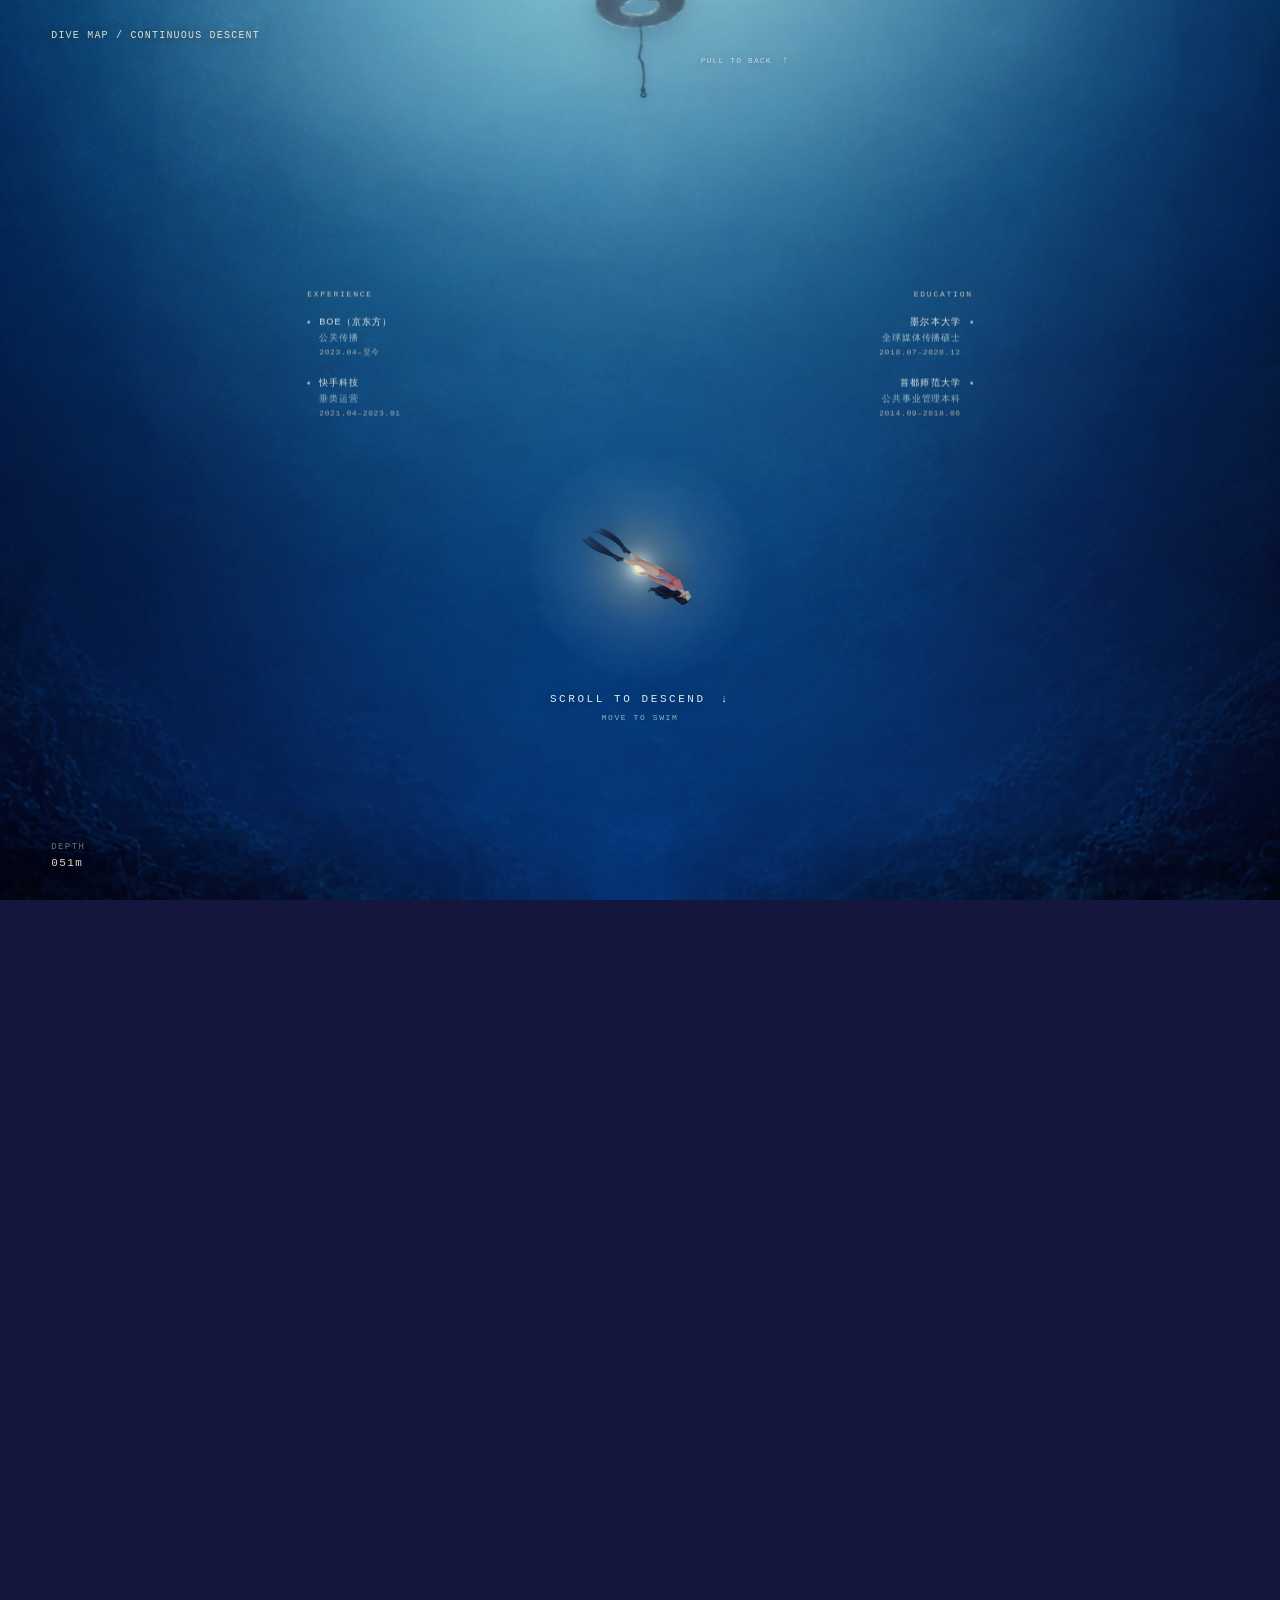
==== dive.html @ 1b3d5c76 "Document current Deep Sea implementation" ====
<!doctype html>
<html lang="zh-CN">
<head>
  <meta charset="UTF-8">
  <meta name="viewport" content="width=device-width,initial-scale=1">
  <meta name="description" content="Dreaming of the Sea — Continuous Descent prototype">
  <title>Deep Sea — Continuous Descent</title>
  <link rel="stylesheet" href="styles.css?v=20260902-ltpo-reading-v3">
  <link rel="stylesheet" href="motion.css?v=20260830-deep-water-v6">
</head>
<body class="descent-body">
  <main class="dive-world dive-descent" data-page="dive" data-prototype="continuous-descent">
    <div class="descent-stage" aria-label="Continuous Descent cave prototype">
      <div class="downstream-world-scene" aria-hidden="true">
        <img class="downstream-world-master" src="assets/deep-sea-world-master-v36-natural-deepest-no-cave.png" alt="">
        <i class="downstream-water-atmosphere"></i>
        <i class="downstream-depth-atmosphere"></i>
      </div>
      <div class="swim-map-debug" hidden aria-hidden="true">
        <svg class="swim-map-debug-plot" viewBox="0 0 100 100" preserveAspectRatio="none">
          <rect class="swim-map-debug-master" x="0" y="0" width="100" height="100"></rect>
          <path class="swim-map-debug-free"></path>
          <g class="swim-map-debug-blocked"></g>
          <g class="swim-map-debug-reserved"></g>
          <g class="swim-map-debug-approaches"></g>
          <g class="swim-map-debug-anchors"></g>
          <circle class="swim-map-debug-cursor" r="7"></circle>
          <circle class="swim-map-debug-diver" r="7"></circle>
        </svg>
        <pre class="swim-map-debug-readout"></pre>
        <div class="swim-map-debug-case-list" aria-hidden="true"></div>
      </div>
      <div class="descent-layer descent-layer-distant" aria-hidden="true">
        <div class="world-environments"><i class="world-scene world-scene-open-water"></i><img class="entry-far-fish entry-far-fish-a" src="assets/surface-fish-near-school.png" alt=""><img class="entry-far-fish entry-far-fish-b" src="assets/surface-fish-near-school.png" alt=""></div><div class="sea-foundation"><i class="sea-surface-haze"></i><i class="surface-water-particles deep-water-motion"></i><i class="sea-light-beam sea-light-beam-a"></i><i class="sea-light-beam sea-light-beam-b"></i><i class="sea-caustic-suggestion"></i><i class="sea-distant-form sea-distant-form-left"></i><i class="sea-distant-form sea-distant-form-right"></i><i class="sea-chamber-basin"></i></div>
      </div>
      <div class="descent-layer descent-layer-middle" aria-hidden="true"></div>
      <div class="descent-layer descent-layer-foreground" aria-hidden="true"></div>
      <div class="descent-layer descent-layer-content">
        <p class="quiet-professional" aria-label="Professional introduction"><span>PROFESSIONAL INTRO</span><b>刘欣冉</b><strong>公关传播与内容策划</strong><i>基于目标与需求，理解信息、建立逻辑，<br>搭建传播路径，形成有效表达。</i><em>从信息出发，以抵达受众为终点。</em></p>
        <section class="profile-coordinates" aria-label="Experience and education"><div class="profile-coordinate profile-coordinate-work"><span>EXPERIENCE</span><p><b>BOE（京东方）</b><i>公关传播</i><em>2023.04–至今</em></p><p><b>快手科技</b><i>垂类运营</i><em>2021.04–2023.01</em></p></div><div class="profile-coordinate profile-coordinate-education"><span>EDUCATION</span><p><b>墨尔本大学</b><i>全球媒体传播硕士</i><em>2018.07–2020.12</em></p><p><b>首都师范大学</b><i>公共事业管理本科</i><em>2014.09–2018.06</em></p></div></section>
      </div>
      <div class="case-discovery-layer" aria-live="polite" aria-label="Case discovery">
        <button class="case-discovery" type="button" data-case-id="ltpo" hidden>
          <span class="case-discovery-label">LTPO</span><small>ENTER</small>
        </button>
        <button class="case-discovery" type="button" data-case-id="mediaLab" hidden>
          <span class="case-discovery-label">融媒实验室</span><small>ENTER</small>
        </button>
      </div>
      <section class="case-reading-layer" aria-modal="true" aria-label="Case reading" tabindex="0" hidden>
        <div class="case-reading-panel" data-reading-view="placeholder">
          <span class="case-reading-kicker">CASE LANDING</span>
          <h1 id="case-reading-title"></h1>
          <p>CASE CONTENT COMING NEXT</p>
          <button class="case-reading-return" type="button">RETURN TO GREAT CHAMBER</button>
        </div>
        <div class="ltpo-reading" data-reading-view="ltpo" hidden tabindex="0">
          <button class="case-reading-return case-reading-return-top" type="button">RETURN TO GREAT CHAMBER</button>
          <header class="ltpo-reading-hero ltpo-reading-block" data-reading-step="landing">
            <span class="ltpo-reading-index">01 / LANDING</span>
            <p class="ltpo-reading-kicker">LTPO</p>
            <h1>LTPO 技术营销</h1>
            <p class="ltpo-reading-date">2025.04 — 2025.12</p>
            <p class="ltpo-reading-role"><span>ROLE</span>传播策略 · 技术传播 · 内容策划与转译 · 市场教育</p>
          </header>

          <section class="ltpo-reading-section ltpo-reading-block ltpo-reading-challenge" data-reading-step="what-is-ltpo">
            <div class="ltpo-reading-copy">
              <span class="ltpo-reading-index">02 / WHAT IS LTPO</span>
              <h2>WHAT IS LTPO?</h2>
              <p>LTPO 是新一代 OLED 技术，通过动态刷新率等技术能力，为用户带来超低功耗、超健康护眼、超流畅显示的体验。</p>
              <div class="ltpo-reading-values" aria-label="三项体验价值"><span>超低功耗</span><span>超健康护眼</span><span>超流畅显示</span></div>
            </div>
            <div class="ltpo-reading-challenge-copy">
              <span class="ltpo-reading-label">CHALLENGE</span>
              <p>市场对 LTPO 的认知有限，技术优势与普通用户能够理解的实际体验之间缺少连接。在有限的传播资源下，如何让消费者理解并认可技术价值，并进一步影响其消费决策，是项目真正需要解决的问题。</p>
              <small>TECHNOLOGY VALUE <i>→</i> PERCEPTION <i>→</i> RECOGNITION <i>→</i> DECISION</small>
            </div>
          </section>

          <section class="ltpo-reading-section ltpo-reading-block ltpo-reading-strategy" data-reading-step="strategy">
            <div class="ltpo-reading-section-heading"><span class="ltpo-reading-index">03 / STRATEGY</span><h2>认知基建 <i>→</i> 集中传播 <i>→</i> 长尾运营</h2></div>
            <div class="ltpo-reading-strategy-track">
              <article class="is-complete"><small>01</small><b>认知基建</b><em>FOUNDATION</em></article>
              <article class="is-complete"><small>02</small><b>集中传播</b><em>AMPLIFICATION</em></article>
              <article class="is-planned"><small>03</small><b>长尾运营</b><em>PLANNED</em></article>
            </div>
            <p class="ltpo-reading-role"><span>ROLE</span>三阶段传播路径规划与推进<br>重点推进前两个阶段</p>
          </section>

          <section class="ltpo-reading-section ltpo-reading-block ltpo-reading-work" data-reading-step="selected-work">
            <div class="ltpo-reading-copy">
              <span class="ltpo-reading-index">04 / SELECTED WORK</span>
              <h2>02 / AMPLIFICATION</h2>
              <h3>场景化植入 + 故事化传播</h3>
              <p>通过场景化植入与故事化传播，将技术价值转译为用户可感知的真实体验。</p>
              <p class="ltpo-reading-work-title">《“牛马”相对论》</p>
              <p class="ltpo-reading-meta">北京电视台 · 四集微短剧</p>
              <p class="ltpo-reading-method">技术信息 <i>→</i> 使用场景 <i>→</i> 剧情情节 <i>→</i> 用户感知</p>
              <p class="ltpo-reading-values-note">超低功耗 / 超健康护眼 / 超流畅显示</p>
              <p class="ltpo-reading-responsibility"><span>RESPONSIBILITY</span>四集内容规划 / 单集逻辑 / 技术点与剧情映射 / 脚本推进 / 内容落地</p>
            </div>
            <figure class="ltpo-media-slot" aria-label="短剧媒体占位">
              <div class="ltpo-media-slot-frame"><span>MEDIA SLOT</span><b>REAL MATERIAL TO COME</b></div>
              <figcaption>VIDEO / IMAGE PLACEHOLDER</figcaption>
            </figure>
          </section>

          <section class="ltpo-reading-section ltpo-reading-block ltpo-reading-evidence" data-reading-step="evidence">
            <div class="ltpo-reading-copy">
              <span class="ltpo-reading-index">05 / FOUNDATION EVIDENCE</span>
              <h2>01 / FOUNDATION</h2>
              <h3>百度百科</h3>
              <p>建立可持续搜索、可解释的 LTPO 基础信息。</p>
            </div>
            <figure class="ltpo-media-slot ltpo-evidence-slot" aria-label="百度百科媒体占位">
              <div class="ltpo-media-slot-frame"><span>MEDIA SLOT</span><b>REFERENCE CAPTURE TO COME</b></div>
              <figcaption>BAIDU BAIKE / PLACEHOLDER</figcaption>
            </figure>
          </section>

          <section class="ltpo-reading-section ltpo-reading-block ltpo-reading-result" data-reading-step="result">
            <span class="ltpo-reading-index">06 / RESULT</span>
            <h2>RESULT</h2>
            <div class="ltpo-reading-result-grid">
              <div><span>RESULT</span><p>融媒创作牡丹奖 · 好创意</p></div>
              <div><span>MARKET RESPONSE</span><p>LTPO 相关关键词搜索与市场提及较项目前有所提升</p></div>
              <div><span>BUSINESS RESPONSE</span><p>获得业务与客户认可，进入下一轮推进</p></div>
            </div>
            <div class="ltpo-reading-end"><span>END OF READING</span><button class="case-reading-return" type="button">RETURN TO GREAT CHAMBER</button></div>
          </section>
        </div>
      </section>
    </div>
    <div class="surface-look-up" aria-hidden="true"><i class="surface-look-up-wash"></i><i class="surface-look-up-ripple surface-look-up-ripple-a"></i><i class="surface-look-up-ripple surface-look-up-ripple-b"></i><i class="surface-look-up-shimmer"></i></div>
    <header class="dive-nav"><span>DIVE MAP / CONTINUOUS DESCENT</span><span class="descent-instruction" aria-hidden="true"></span></header>
    <div class="descent-lifeline" aria-label="拉动引导绳上浮" data-return-device>
      <img class="lifeline-ring-art" src="assets/return-lifebuoy-2p5d-v2.png" alt="">
      <span class="lifeline-ring" aria-hidden="true"><i></i></span>
      <span class="lifeline-rope-retract" aria-hidden="true"><img class="lifeline-rope-art" src="assets/return-guide-rope-2p5d-v2.png" alt=""></span>
      <svg class="lifeline-rope" viewBox="0 0 56 252" aria-hidden="true" focusable="false"><g class="lifeline-rope-sway"><path class="lifeline-rope-shadow" d="M28 0 C14 29 42 58 23 91 C5 123 47 155 20 190 C5 211 45 231 29 252"></path><path class="lifeline-rope-path" d="M28 0 C14 29 42 58 23 91 C5 123 47 155 20 190 C5 211 45 231 29 252"></path></g></svg>
      <span class="lifeline-grip" aria-hidden="true"><i></i></span>
      <span class="lifeline-prompt" aria-hidden="true">PULL TO BACK <b>↑</b></span>
    </div>
    <p class="descent-depth" aria-live="polite"><span>DEPTH</span><b>006m</b></p>
    <div class="descent-onboarding" aria-live="polite"><strong>SCROLL TO DESCEND <i aria-hidden="true">↓</i></strong><span>MOVE TO SWIM</span></div>
    <div class="ascent-light" aria-hidden="true"></div>
    <div class="ascent-bubbles" aria-hidden="true"></div>
    <div class="cursor-layer" aria-hidden="true"><div class="glow" style="left:50%;top:52%"></div><div class="cursor-light"></div></div>
    <img class="diver swimmer swimmer-art descent-diver" style="left:50%;top:63%" src="assets/dive-deep-diver-2p5d-candidate-v1.png" alt="自由潜水员">
  </main>
  <div class="descent-scroll-spacer" aria-hidden="true"></div>
  <script src="vendor/gsap.min.js"></script>
  <script src="script.js?v=20260902-ltpo-reading-v4"></script>
</body>
</html>
---- styles.css ----
:root{--ink:#51456f;--mint:#5ecdc0;--cream:#fff2c9;--lavender:#9d8bd1;--aqua:#8fd8df;--ui-edge:clamp(18px,4vw,64px);--ui-shadow:0 14px 32px rgba(49,55,119,.17);--ui-rim:rgba(255,247,214,.68)}
*{box-sizing:border-box}
html,body{min-height:100%;margin:0}
body,body *{cursor:none!important}
body{font-family:ui-rounded,"SF Pro Rounded","PingFang SC","Noto Sans SC",sans-serif;color:var(--ink)}
a{color:inherit;text-decoration:none}
.surface-hero,.dive-world{isolation:isolate;position:relative;min-height:100svh;overflow:hidden}
.surface-hero{background:radial-gradient(ellipse at 46% 15%,rgba(255,247,208,.85) 0 9%,transparent 28%),radial-gradient(ellipse at 7% 17%,rgba(244,189,214,.55) 0 16%,transparent 35%),linear-gradient(180deg,#c4b0db 0%,#dec6d9 39%,#b9dce9 61%,#8bcbdc 100%)}
.surface-hero:before,.dive-world:before{content:"";position:absolute;inset:0;pointer-events:none;opacity:.26;background:repeating-linear-gradient(104deg,rgba(75,60,118,.14) 0 1px,transparent 1px 7px),repeating-linear-gradient(15deg,rgba(255,255,255,.21) 0 1px,transparent 1px 9px);mix-blend-mode:soft-light}
.site-nav,.dive-nav{position:relative;z-index:10;display:flex;align-items:flex-start;justify-content:space-between;gap:24px;padding:clamp(18px,3.2vh,30px) var(--ui-edge);font:clamp(10px,.72vw,12px)/1.35 "SF Mono","Roboto Mono",ui-monospace,monospace;letter-spacing:.12em;color:rgba(71,58,107,.76);text-transform:uppercase}
.site-nav span,.dive-nav span{display:block;max-width:42vw}
.dive-nav span:last-child{position:absolute;left:50%;transform:translateX(-50%);max-width:none;text-align:center;color:rgba(255,248,222,.96);white-space:nowrap;text-shadow:0 2px 8px rgba(0,0,0,.4)}
.site-mark{font-weight:700}
.home-copy{position:relative;z-index:3;width:min(70vw,720px);margin:clamp(38px,9vh,90px) auto 0;padding-inline:18px;text-align:center;background:transparent!important;border:none!important;box-shadow:none!important}
.home-copy p{margin:0 0 clamp(13px,1.5vw,20px);font:clamp(10px,.74vw,12px)/1.35 "SF Mono","Roboto Mono",ui-monospace,monospace;letter-spacing:.15em;color:rgba(71,58,107,.78)}
.dive-cta-region{position:absolute;z-index:7;left:50%;bottom:calc(12% + 52px);width:min(260px,82vw);height:62px;transform:translateX(-50%);pointer-events:auto;overflow:visible}
.surface-lifebuoy-entry{position:absolute;z-index:3;left:50%;top:50px;width:clamp(136px,12.5vw,198px);height:clamp(91px,8.3vw,133px);display:block;transform:translateX(-50%) rotate(-3deg);transform-origin:center center;pointer-events:auto;cursor:pointer!important;outline:0;filter:drop-shadow(0 8px 10px rgba(63,91,151,.2));transition:transform .8s cubic-bezier(.2,.75,.25,1),filter .6s ease}
.surface-lifebuoy-entry::before,.surface-lifebuoy-entry::after{content:"";position:absolute;left:50%;top:54%;display:block;border:1px solid rgba(165,218,226,.32);border-left-color:rgba(165,218,226,.1);border-right-color:transparent;border-radius:50%;pointer-events:none;transform:translate(-50%,-50%) scaleY(.48);transition:opacity .6s ease,transform .8s ease}
.surface-lifebuoy-entry::before{width:118%;height:42%;opacity:.55}
.surface-lifebuoy-entry::after{width:143%;height:54%;opacity:.3;border-top-color:rgba(255,236,198,.32);border-bottom-color:rgba(165,202,228,.16)}
.surface-lifebuoy-float{position:absolute;inset:0;display:block;transform-origin:center center;animation:surface-lifebuoy-drift 9.8s ease-in-out infinite;pointer-events:none}
.surface-lifebuoy-art{display:block;width:100%;height:100%;object-fit:contain;opacity:.98;filter:saturate(.82) brightness(1.1) contrast(1.04) drop-shadow(0 5px 7px rgba(66,87,145,.16));pointer-events:none;transition:filter .55s ease,opacity .55s ease}
.surface-lifebuoy-entry:hover,.surface-lifebuoy-entry:focus-visible{transform:translate(-50%,-3px) rotate(-2deg) scale(1.035);filter:drop-shadow(0 10px 14px rgba(63,91,151,.25))}
.surface-lifebuoy-entry:hover .surface-lifebuoy-art,.surface-lifebuoy-entry:focus-visible .surface-lifebuoy-art{opacity:1;filter:saturate(.9) brightness(1.16) contrast(1.06) drop-shadow(0 0 12px rgba(255,255,255,.38))}
.surface-lifebuoy-entry:hover::before,.surface-lifebuoy-entry:focus-visible::before{opacity:.78;transform:translate(-50%,-50%) scaleY(.52)}
.surface-lifebuoy-entry:hover::after,.surface-lifebuoy-entry:focus-visible::after{opacity:.48;transform:translate(-50%,-50%) scaleY(.58)}
.surface-hero.is-dive-cta-clicking .surface-lifebuoy-entry{transform:translate(-50%,2px) rotate(-3deg) scale(.97);filter:drop-shadow(0 5px 8px rgba(63,91,151,.14))}
.surface-hero.is-dive-cta-clicking .surface-lifebuoy-entry::before,.surface-hero.is-dive-cta-clicking .surface-lifebuoy-entry::after{opacity:0;transform:translate(-50%,-50%) scale(.5,.2)}
.surface-hero.is-dive-cta-clicking .surface-lifebuoy-art{opacity:.6;transition:opacity .28s ease}
@keyframes surface-lifebuoy-drift{0%,100%{transform:translate3d(0,0,0) rotate(0deg)}32%{transform:translate3d(-2px,-2px,0) rotate(.8deg)}67%{transform:translate3d(2px,1px,0) rotate(-.6deg)}}
.dive-vortex{position:absolute;z-index:0;left:50%;top:24px;width:430px;height:116px;transform:translateX(-50%);pointer-events:none;opacity:.96;mix-blend-mode:normal;filter:blur(.08px);will-change:opacity}
.dive-vortex-ring{position:absolute;left:50%;top:50%;display:block;width:100px;height:34px;border:2px solid rgba(80,157,187,.65);border-top-color:rgba(155,187,231,.82);border-bottom-color:rgba(92,157,196,.52);border-left-color:rgba(98,177,193,.32);border-right-color:transparent;border-radius:47% 53% 44% 56%;box-shadow:0 0 10px rgba(115,178,216,.3);transform:translate(-50%,-50%) rotate(-4deg) scaleY(.55);opacity:.95;will-change:transform,opacity,border-radius}
.dive-vortex-ring-a{width:300px;height:88px;border-width:2px;border-color:rgba(111,181,205,.48);border-top-color:rgba(180,207,239,.76);border-bottom-color:rgba(93,164,201,.38);border-left-color:rgba(105,179,195,.24);border-right-color:transparent;box-shadow:0 0 12px rgba(111,180,214,.25)}
.dive-vortex-ring-b{width:238px;height:68px;border-width:2px;border-color:rgba(126,119,190,.48);border-top-color:rgba(157,187,228,.7);border-bottom-color:rgba(149,131,204,.4);border-right-color:rgba(135,148,198,.23);border-left-color:transparent;opacity:.84;transform:translate(-50%,-50%) rotate(5deg) scaleY(.5);animation-name:dive-vortex-ring-b;animation-duration:22s;animation-delay:-6s}
.dive-vortex-ring-c{width:172px;height:49px;border-width:2px;border-color:rgba(234,199,155,.32);border-top-color:rgba(255,225,181,.78);border-bottom-color:rgba(104,165,198,.38);border-left-color:transparent;border-right-color:rgba(116,149,201,.24);opacity:.75;transform:translate(-50%,-50%) rotate(-8deg) scaleY(.48);animation-name:dive-vortex-ring-c;animation-duration:28.5s;animation-delay:-12s}
.dive-vortex-core{position:absolute;left:50%;top:52%;display:block;width:64px;height:28px;border-radius:50%;background:radial-gradient(ellipse,rgba(255,226,177,.66) 0,rgba(175,220,228,.3) 43%,rgba(145,181,220,.1) 62%,transparent 78%);opacity:.78;transform:translate(-50%,-50%) scale(.88);filter:blur(2.2px);will-change:transform,opacity;animation:dive-vortex-core 8.8s ease-in-out infinite}
.dive-cta-region:hover .dive-vortex,.dive-cta-region:focus-within .dive-vortex{opacity:.66}
.dive-cta-region:hover .dive-vortex-ring,.dive-cta-region:focus-within .dive-vortex-ring{opacity:.84;animation-duration:11.5s}
.dive-cta-region:hover .dive-vortex-ring-b{animation-duration:16.5s}
.dive-cta-region:hover .dive-vortex-ring-c{animation-duration:21s}
.dive-cta-region:hover .dive-vortex-core,.dive-cta-region:focus-within .dive-vortex-core{opacity:.58;transform:translate(-50%,-50%) scale(1.12)}
.surface-hero.is-dive-cta-clicking .dive-vortex-ring{animation:dive-vortex-collapse .36s ease-in forwards}
.surface-hero.is-dive-cta-clicking .dive-vortex-core{opacity:.68;transform:translate(-50%,-50%) scale(.7);transition:transform .36s ease,opacity .36s ease}
.dive-trigger{position:absolute;z-index:1;left:50%;top:0;bottom:auto;transform:translate3d(calc(-50% + var(--cta-parallax-x,0px)),var(--cta-parallax-y,0px),0);margin:0;padding:5px 10px;color:rgba(71,58,107,.78);font:600 clamp(10px,.74vw,12px)/1.35 "SF Mono","Roboto Mono",ui-monospace,monospace;letter-spacing:.15em;white-space:nowrap;text-align:center;opacity:.78;animation:dive-trigger-breathe 5.6s ease-in-out infinite;transition:transform .55s cubic-bezier(.2,.75,.25,1),text-shadow .3s ease,color .3s ease}
.surface-hero.is-dive-cta-clicking .dive-trigger{transform:translate3d(calc(-50% + var(--cta-parallax-x,0px)),calc(var(--cta-parallax-y,0px) + 4px),0);opacity:0;transition:transform .3s ease,opacity .28s ease}
.dive-trigger-hint{position:absolute;left:50%;top:calc(100% + 13px);display:block;pointer-events:none;white-space:nowrap;color:rgba(76,66,112,.82);font:8px/1.2 "SF Mono","Roboto Mono",ui-monospace,monospace;letter-spacing:.12em;opacity:.9;transform:translateX(-50%);animation:none;transition:opacity .3s ease,color .3s ease,text-shadow .3s ease}
.dive-click-ripple{position:absolute;z-index:2;left:var(--ripple-x,50%);top:var(--ripple-y,50%);width:28px;height:14px;pointer-events:none;transform:translate(-50%,-50%);mix-blend-mode:screen}
.dive-click-ripple i{position:absolute;left:50%;top:50%;display:block;width:28px;height:10px;border:1px solid rgba(161,224,226,.7);border-top-color:transparent;border-radius:50%;opacity:0;filter:blur(.3px);box-shadow:0 0 5px rgba(134,220,223,.26);transform:translate(-50%,-50%) rotate(var(--ripple-rotate,0deg)) scaleX(.5) scaleY(.55);animation:dive-click-ripple-ring 1s cubic-bezier(.22,.72,.28,1) forwards}
.dive-click-ripple i:nth-child(2){width:44px;height:15px;--ripple-rotate:2deg;border-color:rgba(161,224,226,.52);border-top-color:transparent;box-shadow:0 0 7px rgba(134,220,223,.2);animation-delay:.1s}
.dive-cta-region:hover .dive-trigger,.dive-trigger:focus-visible{animation:none;color:rgba(190,248,243,.98);text-shadow:0 0 4px rgba(133,237,224,.8),0 0 12px rgba(113,219,224,.42);outline:0}
.dive-cta-region:hover .dive-trigger-hint,.dive-trigger:focus-visible .dive-trigger-hint{animation:none;opacity:1;color:rgba(190,248,243,.92);text-shadow:0 0 7px rgba(113,219,224,.4)}
@keyframes dive-trigger-breathe{0%,100%{text-shadow:0 0 0 rgba(250,220,161,0),0 0 0 rgba(250,220,161,0)}50%{text-shadow:0 0 4px rgba(250,220,161,.62),0 0 11px rgba(250,220,161,.22),0 0 18px rgba(244,194,136,.1)}}
@keyframes dive-click-ripple-ring{0%{opacity:0;transform:translate(-50%,-50%) rotate(var(--ripple-rotate,0deg)) scaleX(.5) scaleY(.55)}22%{opacity:.72;transform:translate(-50%,-50%) rotate(var(--ripple-rotate,0deg)) scaleX(1.1) scaleY(.78)}100%{opacity:0;transform:translate(-50%,-50%) rotate(var(--ripple-rotate,0deg)) scaleX(3.2) scaleY(1.2)}}
@keyframes dive-vortex-ring-a{0%,100%{transform:translate(-50%,-50%) rotate(-7deg) scale(.94,.5);border-radius:46% 54% 43% 57%}46%{transform:translate(-48%,-52%) rotate(2deg) scale(1.04,.62);border-radius:53% 47% 57% 43%}72%{transform:translate(-52%,-48%) rotate(7deg) scale(.98,.54);border-radius:42% 58% 49% 51%}}
@keyframes dive-vortex-ring-b{0%,100%{transform:translate(-50%,-50%) rotate(8deg) scale(.9,.46);border-radius:54% 46% 49% 51%}42%{transform:translate(-52%,-48%) rotate(-5deg) scale(1.06,.56);border-radius:45% 55% 57% 43%}77%{transform:translate(-48%,-52%) rotate(-10deg) scale(.96,.5);border-radius:58% 42% 44% 56%}}
@keyframes dive-vortex-ring-c{0%,100%{transform:translate(-50%,-50%) rotate(-10deg) scale(.88,.44);border-radius:43% 57% 52% 48%}50%{transform:translate(-49%,-51%) rotate(9deg) scale(1.1,.6);border-radius:57% 43% 46% 54%}}
@keyframes dive-vortex-core{0%,100%{opacity:.26;transform:translate(-50%,-50%) scale(.86,.72)}52%{opacity:.5;transform:translate(-50%,-53%) scale(1.08,.86)}78%{opacity:.3;transform:translate(-50%,-48%) scale(.94,.76)}}
@keyframes dive-vortex-collapse{0%{opacity:.84;transform:translate(-50%,-50%) scale(1,.55)}100%{opacity:0;transform:translate(-50%,-50%) scale(.52,.22)}}
.title-art{--title-drop:clamp(8px,2.1vw,30px);position:relative;width:min(32vw,430px);height:clamp(165px,18vw,280px);margin:0 auto;overflow:visible;transform:translateY(var(--title-drop));background:transparent!important;border:none!important;box-shadow:none!important;padding:0!important}
.title-art img{position:absolute;inset:0;display:block;width:100%;height:auto;transform:translateY(-20%);mix-blend-mode:normal;pointer-events:none;background:transparent!important;border:none!important;box-shadow:none!important;padding:0!important;-webkit-mask-image:linear-gradient(to bottom,#000 0 88%,rgba(0,0,0,.18) 90%,transparent 92%);mask-image:linear-gradient(to bottom,#000 0 88%,rgba(0,0,0,.18) 90%,transparent 92%)}
.title-art::after{content:none;display:none;backdrop-filter:none;-webkit-backdrop-filter:none}
.title-surface{z-index:2;clip-path:inset(0 0 43% 0);filter:none!important;opacity:1!important}
.title-underwater{z-index:3;transform:translateY(-20%) skewX(-4deg) scaleY(.96);transform-origin:center bottom;opacity:.78;filter:blur(2.4px) hue-rotate(15deg) saturate(1.08) brightness(.98) drop-shadow(0 1px 0 rgba(78,138,163,.3));mix-blend-mode:normal;clip-path:inset(57% 0 0 0);background:transparent!important;border:none!important;box-shadow:none!important}
.diver{z-index:6;position:absolute;width:125px;height:94px;pointer-events:none;filter:drop-shadow(0 8px 6px rgba(91,75,140,.18));transition:none!important;will-change:transform}
.home-diver{left:calc(50% - 132px);top:52%;transform:rotate(7deg)}
.book-dive-anchor{position:absolute;z-index:7;left:54%;bottom:3%;width:210px;height:170px;pointer-events:none}
.dive-entry{--jelly-scale:1.3;position:absolute;left:50%;right:auto;bottom:-1px;width:138px;height:153px;text-align:center;transform:translateX(-50%) scale(var(--jelly-scale));transform-origin:center bottom;filter:drop-shadow(0 10px 18px rgba(76,74,132,.12));transition:filter .35s ease,opacity .25s ease,transform .3s ease;pointer-events:auto}
.dive-entry::before{content:"";position:absolute;inset:-14px;border-radius:50%;pointer-events:auto}
.dive-entry .jelly-float{position:absolute;left:18px;top:-4px;width:102px;height:104px;display:block;animation:shell-float 4.6s ease-in-out infinite}
.dive-jelly-art{position:absolute;left:0;top:0;width:102px;height:104px;object-fit:contain;filter:drop-shadow(0 7px 10px rgba(92,84,150,.22));transform-origin:center center;transition:filter .35s ease,transform .35s ease}
.dive-entry b{position:absolute;top:89px;left:0;right:0;font-size:14px;letter-spacing:.17em;color:#51456f}
.dive-entry small{position:absolute;top:111px;left:7px;right:0;font:9px/1.08 "SF Mono","Roboto Mono",ui-monospace,monospace;letter-spacing:.1em;text-align:left;transform:rotate(-2deg);color:rgba(81,69,111,.82)}
.dive-entry small i{display:block;font-style:normal}
.dive-entry small i:nth-child(2){margin-left:21px;font-size:10px}
.dive-entry small i:nth-child(3){margin-left:8px;letter-spacing:.15em}
.caption{position:absolute;z-index:6;right:clamp(24px,5vw,88px);bottom:clamp(17px,2.8vh,30px);margin:0;font:10px/1.2 "SF Mono","Roboto Mono",ui-monospace,monospace;letter-spacing:.13em;color:rgba(249,245,221,.74)}
.surface-hero .planet-hotspot{position:absolute;z-index:5;left:11%;top:1%;width:25%;height:27%;padding:0;border:0;border-radius:50%;background:transparent;pointer-events:auto;cursor:pointer!important}
.planet-hotspot::before{content:"";position:absolute;inset:17% -2% 42%;border:1px solid rgba(255,247,214,.46);border-radius:50%;opacity:0;transform:rotate(-14deg) scale(.78);filter:drop-shadow(0 0 8px rgba(255,236,190,.42));transition:opacity .55s ease,transform .7s cubic-bezier(.2,.8,.2,1)}
.planet-hotspot::after{content:"";position:absolute;inset:17%;border-radius:50%;opacity:0;background:radial-gradient(circle,rgba(255,244,203,.34),rgba(178,224,245,.14) 44%,transparent 72%);filter:blur(12px);transition:opacity .45s ease,transform .45s ease;transform:scale(.82);pointer-events:none}
.planet-hotspot:hover::before,.planet-hotspot:focus-visible::before{opacity:.82;transform:rotate(-14deg) scale(1)}
.planet-hotspot:hover::after,.planet-hotspot:focus-visible::after{opacity:.9;transform:scale(1.08)}
.surface-hero.is-planet-hover .planet-hotspot::before{opacity:.82;transform:rotate(-14deg) scale(1)}
.surface-hero.is-planet-hover .planet-hotspot::after{opacity:.9;transform:scale(1.08)}
.planet-hotspot.is-pulsing::after{animation:planet-pulse .72s ease-out}
.planet-hotspot:focus-visible{outline:0}
.planet-hint{position:absolute;z-index:5;left:14%;top:25.5%;pointer-events:none;color:rgba(66,54,100,.92);font:clamp(10px,.72vw,12px)/1.2 "SF Mono","Roboto Mono",ui-monospace,monospace;letter-spacing:.18em;white-space:nowrap;opacity:.84;transform:translateX(-4%);text-shadow:0 0 8px rgba(255,255,255,.3);transition:opacity .6s ease,color .6s ease,text-shadow .6s ease,letter-spacing .6s ease}
.planet-hotspot:hover + .planet-hint,.planet-hotspot:focus-visible + .planet-hint,.surface-hero.is-planet-hover .planet-hint{opacity:.98;letter-spacing:.22em;text-shadow:0 0 10px rgba(255,244,203,.42)}
.surface-hero[data-time="sunset"] .planet-hint{color:rgba(88,54,86,.9);text-shadow:0 0 8px rgba(255,218,203,.44)}
.surface-hero[data-time="sunset"] .planet-hotspot:hover + .planet-hint,.surface-hero[data-time="sunset"] .planet-hotspot:focus-visible + .planet-hint,.surface-hero[data-time="sunset"].is-planet-hover .planet-hint{opacity:.98;color:rgba(70,42,77,.96);text-shadow:0 0 10px rgba(255,213,201,.56)}
.surface-hero[data-time="blue-hour"] .planet-hint{color:rgba(235,235,255,.92);text-shadow:0 0 10px rgba(180,194,255,.56)}
.surface-hero[data-time="blue-hour"] .planet-hotspot:hover + .planet-hint,.surface-hero[data-time="blue-hour"] .planet-hotspot:focus-visible + .planet-hint,.surface-hero[data-time="blue-hour"].is-planet-hover .planet-hint{opacity:.99;color:rgba(245,246,255,.99);text-shadow:0 0 12px rgba(182,200,255,.72)}
@keyframes planet-pulse{0%{opacity:.9;transform:scale(.82)}55%{opacity:.98;transform:scale(1.16)}100%{opacity:0;transform:scale(1.32)}}
@keyframes shell-float{50%{transform:translateY(-9px) rotate(3deg) scale(1.25)}
}

/* Drift Bottle / Contact: a small piece of the surface world, never a UI card. */
.drift-bottle-contact{position:absolute;z-index:3;right:7%;top:52%;width:clamp(210px,16vw,290px);height:clamp(126px,11vw,170px);pointer-events:none;overflow:visible}
.drift-bottle-trigger{position:absolute;right:0;top:0;width:clamp(96px,8vw,138px);height:clamp(74px,6.6vw,106px);margin:0;padding:0;border:0;background:transparent;pointer-events:auto;cursor:pointer!important;outline:0;overflow:visible}
.drift-bottle-float{position:absolute;inset:0;display:block;transform-origin:57% 53%;will-change:transform;pointer-events:none}
.drift-bottle-art{display:block;width:100%;height:100%;object-fit:contain;pointer-events:none;opacity:.76;filter:saturate(.82) contrast(.9) drop-shadow(0 6px 8px rgba(71,78,144,.12));transition:filter .65s ease,opacity .65s ease}
.drift-bottle-trigger:focus-visible .drift-bottle-art,.surface-hero.is-drift-bottle-hover .drift-bottle-art{opacity:.9;filter:saturate(.92) contrast(.96) drop-shadow(0 0 10px rgba(255,222,171,.28))}
.drift-bottle-hint{position:absolute;right:2px;top:auto;bottom:calc(100% + 7px);white-space:nowrap;pointer-events:none;color:rgba(56,46,88,0);font:9px/1.2 "SF Mono","Roboto Mono",ui-monospace,monospace;letter-spacing:.13em;text-shadow:0 0 8px rgba(188,169,230,0);opacity:0;transform:translateY(3px);transition:opacity .55s ease,transform .55s ease,color .55s ease,text-shadow .55s ease}
.surface-hero.is-drift-bottle-hover .drift-bottle-hint,.drift-bottle-trigger:focus-visible .drift-bottle-hint{opacity:.9;transform:translateY(0);color:rgba(57,44,87,.9);text-shadow:0 0 8px rgba(246,220,180,.38)}
.surface-hero.is-drift-bottle-hover .cursor-light{transform:translate(-50%,-50%) scale(.82)}
.surface-hero.is-drift-bottle-hover .cursor-light::after{opacity:.72;transform:scale(1);border-color:rgba(255,224,177,.38)}
.surface-hero.is-drift-bottle-open .drift-bottle-contact{z-index:40}
.drift-contact-note{position:absolute;right:clamp(56px,6vw,120px);top:clamp(-72px,-6vw,-34px);width:clamp(240px,21vw,390px);height:clamp(270px,24vw,450px);z-index:41;pointer-events:auto;opacity:0;visibility:hidden;transform:translate3d(0,10px,0) rotate(-1.8deg) scale(.97);transform-origin:100% 62%;transition:opacity .28s ease,visibility .28s ease,transform .32s cubic-bezier(.2,.75,.25,1)}
.drift-contact-note:not([hidden]){opacity:1;visibility:visible;transform:translate3d(0,0,0) rotate(-.8deg) scale(1)}
.drift-note-paper{position:relative;width:100%;height:100%;padding:0;color:#555b72;background:transparent;clip-path:none;box-shadow:none;filter:none;opacity:1;text-align:left;font-family:"Kaiti SC","STKaiti","Bradley Hand","Segoe Print",cursive}
.drift-note-paper-art{position:absolute;inset:0;z-index:0;display:block;width:100%;height:100%;object-fit:fill;pointer-events:none}
.drift-note-paper::after{display:none}
.drift-note-close{position:absolute;z-index:2;right:9%;top:7%;width:44px;height:44px;border:0;padding:0;background:transparent;color:rgba(78,72,108,.94);font:32px/1 ui-rounded,"SF Pro Rounded",sans-serif;cursor:pointer!important;pointer-events:auto;outline:0;text-shadow:0 1px 0 rgba(246,246,255,.84),0 0 4px rgba(78,72,108,.2);transition:color .2s ease,transform .2s ease}
.drift-note-close:hover,.drift-note-close:focus-visible{color:#45405f;transform:scale(1.06);outline:0}
.drift-note-opening{position:absolute;left:17%;top:16%;z-index:1;display:block;margin:0;font:500 clamp(18px,1.42vw,22px)/1.16 "Kaiti SC","STKaiti","Bradley Hand","Segoe Print",cursive;letter-spacing:.015em;color:#50566f;transform:rotate(-1.4deg)}
.drift-note-subtitle{position:absolute;left:18%;top:22.5%;z-index:1;margin:0;font:400 clamp(13px,1.05vw,17px)/1.3 "Kaiti SC","STKaiti","Bradley Hand","Segoe Print",cursive;letter-spacing:.01em;color:rgba(80,86,111,.72);transform:rotate(-1.1deg)}
.drift-note-fields{position:relative;z-index:1;width:100%;height:100%}
.drift-note-fields p{margin:0;color:#55516f}
.drift-note-phone{position:absolute;left:17%;top:52%;transform:rotate(.8deg)}
.drift-note-phone b{display:inline-block;font:500 clamp(14px,1.05vw,17px)/1.35 "SF Mono","Roboto Mono",ui-monospace,monospace;letter-spacing:.08em;color:#555b72}
.drift-note-wechat{position:absolute;right:14%;bottom:13%;display:flex;flex-direction:column;align-items:center;gap:5px;transform:rotate(1.2deg)}
.drift-note-qr{display:block;width:clamp(52px,4.1vw,72px);height:auto;aspect-ratio:1;border:0;object-fit:contain;background:transparent;mix-blend-mode:multiply;filter:grayscale(1) sepia(.08) hue-rotate(176deg) saturate(.48) contrast(1.2)}
.drift-note-wechat span{display:block;font:500 8px/1 "SF Mono","Roboto Mono",ui-monospace,monospace;letter-spacing:.2em;color:rgba(80,86,111,.7)}
.drift-note-smiley{position:absolute;right:63%;bottom:12%;z-index:1;display:block;width:20px;height:20px;border:1.2px solid rgba(82,87,106,.56);border-radius:50%;color:rgba(82,87,106,.68);transform:rotate(-8deg)}
.drift-note-smiley::before{content:"";position:absolute;inset:0;background:radial-gradient(circle at 32% 38%,currentColor 0 1.1px,transparent 1.35px),radial-gradient(circle at 68% 38%,currentColor 0 1.1px,transparent 1.35px)}
.drift-note-smiley::after{content:"";position:absolute;left:5px;top:8px;width:10px;height:6px;border-bottom:1.2px solid currentColor;border-radius:0 0 10px 10px}
.surface-hero.is-drift-bottle-open .drift-bottle-art{opacity:.94;filter:saturate(.86) contrast(.94) drop-shadow(0 0 14px rgba(255,222,174,.3))}
.surface-hero.is-drift-bottle-open .drift-bottle-hint{opacity:0}
.drift-bottle-trigger:focus-visible{outline:1px solid rgba(255,240,205,.35);outline-offset:5px;border-radius:50%}

.dive-world{background:radial-gradient(ellipse at 51% 43%,#e5faf7 0 16%,#b9e3ef 37%,#99afd9 60%,#836bab 100%);cursor:none}
.dive-rays{position:absolute;inset:-10% -8% 0;z-index:1;pointer-events:none;opacity:.38;mix-blend-mode:screen;background:linear-gradient(108deg,transparent 0 25%,rgba(220,248,255,.24) 31%,transparent 39%),linear-gradient(116deg,transparent 0 41%,rgba(219,240,255,.18) 48%,transparent 57%),linear-gradient(102deg,transparent 0 61%,rgba(231,224,255,.16) 68%,transparent 76%);transform:skewX(-2deg);transform-origin:top center;will-change:opacity,transform}
.dive-world::after{content:"";position:absolute;inset:0;z-index:1;pointer-events:none;background:radial-gradient(circle at var(--focus-x,50%) var(--focus-y,52%),transparent 0 13%,rgba(63,73,138,.06) 30%,rgba(46,48,115,.25) 100%);mix-blend-mode:multiply;transition:background-position .12s linear}
.dive-nav{color:#faf5da;text-shadow:0 2px 10px rgba(32,45,101,.38)}
.dive-nav span:first-child{color:rgba(255,248,222,.9)}
.dive-nav span:last-child{letter-spacing:.16em}
.site-info{position:absolute;z-index:9;left:var(--ui-edge);top:clamp(72px,15%,118px);width:min(280px,calc(100% - var(--ui-edge) - var(--ui-edge)));aspect-ratio:1586 / 992;pointer-events:none;padding:0;border:0;border-radius:0;background:transparent!important;box-shadow:none!important;backdrop-filter:none;opacity:0;visibility:hidden;transform:scale(.95);transform-origin:top left;transition:opacity .25s ease,visibility .25s ease,transform .25s ease;overflow:visible;isolation:isolate}
.site-info.is-active{opacity:1;visibility:visible;transform:scale(1)}
.site-info-art{position:absolute;inset:0;z-index:0;display:block;width:100%;height:100%;object-fit:fill;pointer-events:none;filter:drop-shadow(0 12px 18px rgba(30,43,112,.22));opacity:.9}
.site-info-copy{position:relative;z-index:1;padding:28px 31px 22px;color:#51456f;text-shadow:0 1px 0 rgba(255,255,255,.35)}
.site-info::before{content:"";position:absolute;z-index:0;inset:16% 9% 12% 8%;pointer-events:none;opacity:.56;background:rgba(231,246,250,.26);backdrop-filter:blur(5px);-webkit-backdrop-filter:blur(5px);border-radius:18%;}
.site-info::after{content:"";position:absolute;z-index:0;inset:14% 8% 12% 8%;pointer-events:none;opacity:.58;border:1px solid rgba(233,252,249,.42);border-radius:18%;box-shadow:0 12px 24px rgba(44,58,125,.16);}
.site-info[data-theme="logbook"]::before{inset:12% 7% 11% 9%;background:linear-gradient(135deg,rgba(255,234,197,.62),rgba(220,194,170,.3) 48%,rgba(203,190,235,.28));clip-path:polygon(3% 8%,94% 0,100% 88%,8% 100%,0 28%);transform:rotate(-1.5deg);border-radius:0;box-shadow:inset 0 0 28px rgba(166,112,74,.12)}
.site-info[data-theme="logbook"]::after{inset:11% 7% 10% 8%;border-color:rgba(255,221,147,.78);border-style:dashed;border-radius:0;transform:rotate(-1.5deg);box-shadow:0 14px 25px rgba(88,62,104,.18)}
.site-info[data-theme="content"]::before{inset:14% 7% 13% 8%;background:linear-gradient(135deg,rgba(255,250,237,.58),rgba(222,240,244,.3) 56%,rgba(177,204,246,.2));clip-path:polygon(0 9%,100% 0,96% 91%,4% 100%);border-radius:2%;box-shadow:inset 0 0 0 6px rgba(255,250,237,.16),inset 0 -18px 22px rgba(157,130,154,.1)}
.site-info[data-theme="content"]::after{inset:13% 6% 12% 7%;border-color:rgba(255,249,229,.72);border-radius:2%;transform:rotate(-1deg);box-shadow:0 14px 24px rgba(78,66,119,.2)}
.site-info[data-theme="communications"]::before{inset:12% 7% 14% 6%;background:linear-gradient(135deg,rgba(224,204,255,.44),rgba(113,211,245,.24)),repeating-linear-gradient(0deg,rgba(184,247,255,.14) 0 1px,transparent 1px 13px),repeating-linear-gradient(90deg,rgba(184,247,255,.1) 0 1px,transparent 1px 13px);clip-path:polygon(6% 0,100% 10%,94% 100%,0 88%);border-radius:8%;box-shadow:inset 0 0 24px rgba(103,214,242,.2)}
.site-info[data-theme="communications"]::after{inset:11% 6% 13% 5%;border-color:rgba(133,231,255,.72);border-radius:8%;box-shadow:0 0 18px rgba(91,204,235,.24),0 15px 28px rgba(55,70,137,.2)}
.site-info[data-theme="tools"]::before{inset:16% 6% 11% 7%;background:linear-gradient(130deg,rgba(197,247,247,.34),rgba(224,196,255,.28) 48%,rgba(255,221,198,.28)),radial-gradient(circle at 22% 18%,rgba(255,255,255,.55),transparent 24%);clip-path:polygon(0 12%,100% 4%,96% 88%,8% 100%);border-radius:14%;box-shadow:inset 0 0 0 1px rgba(228,255,250,.32),inset 0 0 22px rgba(150,222,236,.22)}
.site-info[data-theme="tools"]::after{inset:14% 5% 10% 6%;border-color:rgba(229,220,255,.62);border-radius:14%;box-shadow:0 0 20px rgba(199,181,244,.22),0 14px 24px rgba(49,74,140,.18)}
.site-info[data-theme="insight"]::before{inset:9% 11% 9% 9%;background:radial-gradient(circle at 36% 28%,rgba(255,255,255,.6),transparent 16%),radial-gradient(circle,rgba(206,239,247,.4),rgba(205,198,246,.22) 65%,transparent 69%);clip-path:polygon(12% 0,78% 3%,100% 35%,88% 87%,41% 100%,0 69%,4% 24%);border-radius:44% 56% 48% 52%;box-shadow:inset -8px -10px 18px rgba(118,153,207,.16)}
.site-info[data-theme="insight"]::after{inset:8% 10% 8% 8%;border-color:rgba(215,241,255,.58);border-radius:44% 56% 48% 52%;clip-path:polygon(12% 0,78% 3%,100% 35%,88% 87%,41% 100%,0 69%,4% 24%);box-shadow:0 0 18px rgba(160,221,240,.25),0 14px 25px rgba(55,73,139,.18)}
.site-info[data-theme="logbook"] .site-info-art{filter:hue-rotate(-12deg) saturate(.92) drop-shadow(0 12px 18px rgba(74,54,116,.2))}
.site-info[data-theme="content"] .site-info-art{filter:hue-rotate(0deg) saturate(1.04) drop-shadow(0 12px 18px rgba(37,104,136,.2))}
.site-info[data-theme="communications"] .site-info-art{filter:hue-rotate(18deg) saturate(1.02) drop-shadow(0 12px 18px rgba(86,56,144,.22))}
.site-info[data-theme="tools"] .site-info-art{filter:hue-rotate(28deg) saturate(.92) drop-shadow(0 12px 18px rgba(38,118,143,.2))}
.site-info[data-theme="insight"] .site-info-art{filter:hue-rotate(-22deg) saturate(1.1) drop-shadow(0 12px 18px rgba(119,83,147,.22))}
.site-info b{display:block;margin-bottom:7px;font-size:14px;letter-spacing:.12em;color:#51456f}
.site-info p{margin:0;font-size:12px;line-height:1.65;color:rgba(81,69,111,.9)}
.site-info small{display:block;margin-top:9px;font:10px/1.35 "SF Mono","Roboto Mono",ui-monospace,monospace;letter-spacing:.06em;color:rgba(81,69,111,.74)}
.station{position:absolute;z-index:4;border:0;padding:0;background:transparent;cursor:none;outline:0;transform:translateY(0) scale(1);transform-origin:center center;transition:filter .18s ease;will-change:transform;overflow:visible}
.station-original,.station-zoom{display:block;position:absolute;left:50%;top:50%;width:100%;height:100%;pointer-events:none;object-fit:contain;transform:translate(-50%,-50%);transform-origin:center center;image-rendering:auto;image-rendering:high-quality;backface-visibility:hidden}
.station-original{z-index:1;opacity:calc(1 - clamp(0, calc(var(--proximity,0) * 4), 1));transition:opacity .18s ease}
.station-zoom{z-index:2;opacity:clamp(0, calc(var(--proximity,0) * 4), 1);transition:opacity .18s ease;will-change:opacity}
.station::after{content:"";position:absolute;inset:12%;border:0;border-radius:50%;background:radial-gradient(circle,rgba(255,247,214,.2),rgba(177,236,236,.1) 48%,transparent 72%);box-shadow:0 0 0 8px rgba(177,236,236,calc(var(--proximity,0) * .07)),0 0 24px rgba(255,229,177,calc(var(--proximity,0) * .3));opacity:var(--proximity,0);pointer-events:none;transition:opacity .18s ease}
/* These regions sit over the five objects in the approved, composited scene. */
.logbook{left:9%;top:62%;width:18%;height:24%}
.content{left:5%;top:25%;width:19%;height:23%}
.communications{left:75%;top:31%;width:20%;height:25%}
.tools{left:46%;top:75%;width:18%;height:15%}
.insight{left:78%;top:72%;width:14%;height:20%}
.glow{position:absolute;z-index:2;width:260px;height:260px;border-radius:49% 51% 46% 54%;background:radial-gradient(ellipse,rgba(255,251,214,.5) 0 7%,rgba(228,250,245,.39) 23%,rgba(176,225,236,.19) 48%,transparent 72%);transform:translate(-50%,-50%);pointer-events:none;transition:none;mix-blend-mode:screen}
.cursor-light{position:absolute;z-index:12;width:12px;height:12px;border-radius:50%;pointer-events:none;transform:translate(-50%,-50%);background:#fff2b7;box-shadow:0 0 0 3px rgba(255,245,194,.35),0 0 12px 5px rgba(218,251,236,.72),0 0 30px 13px rgba(173,226,239,.3);mix-blend-mode:screen}
.trail{position:absolute;z-index:7;inset:0;pointer-events:none;overflow:visible}
.trail i{position:absolute;display:block;left:50%;top:50%;width:20px;height:20px;border-radius:50%;transform:translate(-50%,-50%);opacity:.82;mix-blend-mode:screen;will-change:left,top,transform;transition:left .08s linear,top .08s linear}
/* Confirmed trail language: transparent iridescent bubbles, one star glint, and a soft ripple. */
.trail i:nth-child(1){background:conic-gradient(from 210deg,rgba(255,235,176,.82),rgba(235,168,218,.7),rgba(133,224,235,.72),rgba(190,170,236,.68),rgba(255,235,176,.82));-webkit-mask:radial-gradient(circle,transparent 0 57%,#000 66% 79%,transparent 90%);mask:radial-gradient(circle,transparent 0 57%,#000 66% 79%,transparent 90%);filter:drop-shadow(0 0 8px rgba(198,240,242,.48));animation:trail-pulse 3.4s ease-in-out infinite}
.trail i:nth-child(2){width:13px;height:13px;opacity:.68;background:conic-gradient(from 30deg,rgba(255,230,174,.7),rgba(180,224,241,.72),rgba(232,177,220,.62),rgba(255,230,174,.7));-webkit-mask:radial-gradient(circle,transparent 0 56%,#000 66% 78%,transparent 91%);mask:radial-gradient(circle,transparent 0 56%,#000 66% 78%,transparent 91%);animation:trail-pulse 3.8s .25s ease-in-out infinite}
.trail i:nth-child(3){width:17px;height:17px;opacity:.58;background:conic-gradient(from 160deg,rgba(154,225,237,.72),rgba(227,177,224,.6),rgba(255,233,183,.7),rgba(154,225,237,.72));-webkit-mask:radial-gradient(circle,transparent 0 59%,#000 67% 79%,transparent 91%);mask:radial-gradient(circle,transparent 0 59%,#000 67% 79%,transparent 91%);animation:trail-pulse 4.1s .42s ease-in-out infinite}
.trail i:nth-child(4){width:15px;height:15px;background:#fff3bd;clip-path:polygon(50% 0,61% 39%,100% 50%,61% 61%,50% 100%,39% 61%,0 50%,39% 39%);opacity:.9;filter:drop-shadow(0 0 7px rgba(255,236,173,.88));animation:trail-twinkle 2.8s .18s ease-in-out infinite}
.trail i:nth-child(5){width:70px;height:27px;border:1px solid rgba(178,216,235,.7);border-radius:50%;background:transparent;opacity:.56;filter:drop-shadow(0 0 7px rgba(185,218,239,.4));transform:translate(-50%,-50%) rotate(-11deg);animation:trail-ripple 3.7s .2s ease-out infinite}
.trail i:nth-child(6){width:8px;height:8px;border-radius:50%;background:#fff3bd;opacity:.86;filter:drop-shadow(0 0 7px rgba(255,236,173,.9));animation:trail-twinkle 2.5s .55s ease-in-out infinite}
@keyframes trail-pulse{0%,100%{filter:drop-shadow(0 0 5px rgba(198,240,242,.34));transform:translate(-50%,-50%) scale(.82)}50%{filter:drop-shadow(0 0 11px rgba(255,226,191,.72));transform:translate(-50%,-50%) scale(1.12)}}
@keyframes trail-twinkle{0%,100%{opacity:.45;transform:translate(-50%,-50%) scale(.72) rotate(0)}50%{opacity:1;transform:translate(-50%,-50%) scale(1.22) rotate(45deg)}}
@keyframes trail-ripple{0%{opacity:0;transform:translate(-50%,-50%) scale(.55) rotate(-11deg)}35%{opacity:.62}100%{opacity:0;transform:translate(-50%,-50%) scale(1.35) rotate(-11deg)}}
.swimmer{transform:translate(-50%,-50%) rotate(-10deg)}
.jelly-return{--jelly-scale:1;position:absolute;z-index:10;right:clamp(18px,3vw,48px);top:clamp(52px,7vh,78px);width:112px;min-height:44px;padding:2px 4px 5px;border-radius:58px;font:10px/1.2 "SF Mono","Roboto Mono",ui-monospace,monospace;letter-spacing:.08em;text-align:center;color:#faf5d9;text-shadow:0 1px 4px rgba(48,61,123,.72);transform:scale(var(--jelly-scale));transform-origin:top right;transition:filter .35s ease,transform .3s ease}
.jelly-return:before{content:none}
.jelly-return .jelly-float{display:block;width:100%;animation:none}
.jelly-return img{display:block;width:86px;height:98px;object-fit:contain;margin:0 auto 2px;filter:drop-shadow(0 5px 8px rgba(73,81,145,.24));transform-origin:center center;transition:filter .35s ease,transform .35s ease}
.jelly-return span{display:block}
.jelly-ripple{position:absolute!important;left:50%;top:46%;width:62px;height:42px;border:1px solid rgba(229,249,247,.68);border-radius:50%;opacity:0;pointer-events:none;transform:translate(-50%,-50%) scale(.55);mix-blend-mode:screen}
.is-clicking .jelly-ripple{animation:jelly-ripple .72s ease-out forwards}
.dive-entry:hover,.dive-entry:focus-visible{transform:translate(-50%,-7px) scale(calc(var(--jelly-scale) * 1.15));outline:0}
.dive-entry:hover .dive-jelly-art,.dive-entry:focus-visible .dive-jelly-art,.jelly-return:hover img,.jelly-return:focus-visible img{filter:drop-shadow(0 9px 18px rgba(174,235,239,.72)) saturate(1.08);transform:scale(1.05)}
.jelly-return:hover,.jelly-return:focus-visible{transform:scale(calc(var(--jelly-scale) * 1.15));outline:0;filter:drop-shadow(0 0 13px rgba(184,239,242,.5))}
.station:focus-visible{filter:drop-shadow(0 0 12px rgba(235,248,221,.8));outline:1px solid rgba(255,247,214,.7);outline-offset:8px}

.cursor-layer{position:absolute;inset:0;z-index:8;pointer-events:none}
.surface-hero .cursor-light{transition:transform .24s ease,box-shadow .24s ease}
.surface-hero .cursor-light::after{content:"";position:absolute;inset:-4px;border:1px solid rgba(255,231,181,.34);border-radius:50%;opacity:0;transform:scale(.68);pointer-events:none;transition:opacity .24s ease,transform .24s ease}
.surface-hero.is-dive-cta-hover .cursor-light{transform:translate(-50%,-50%) scale(.78)}
.surface-hero.is-dive-cta-hover .cursor-light::after{opacity:1;transform:scale(1)}
.surface-hero::after{content:"";position:absolute;inset:0;z-index:1;pointer-events:none;background:radial-gradient(circle at 50% 45%,transparent 0 18%,rgba(65,56,116,.035) 58%,rgba(53,58,116,.12) 100%);mix-blend-mode:multiply}
@media(max-width:700px){
.site-nav,.dive-nav{padding:16px var(--ui-edge);gap:12px;font-size:9px;letter-spacing:.09em}
.site-nav span,.dive-nav span{max-width:46vw}
.dive-nav span:last-child{max-width:46vw;font-size:8px;line-height:1.45}
.home-copy{width:86vw;margin-top:12vh}
.home-copy h1 span{font-size:clamp(50px,12vw,75px)}
.home-copy h1 span+span{font-size:clamp(42px,10vw,64px)}
.home-diver{left:27%;transform:scale(.78) rotate(7deg)}
.book-dive-anchor{left:auto;right:8%;bottom:4%;width:180px;height:156px}
.dive-entry{left:50%;right:auto;top:auto;bottom:-1px}
.site-info{top:clamp(72px,13%,104px);width:min(280px,calc(100% - var(--ui-edge) - var(--ui-edge)))}
.site-info-copy{padding:24px 25px 20px}
.station{transform-origin:center}
.logbook{left:9%;top:62%;width:18%;height:24%}
.content{left:5%;top:25%;width:19%;height:23%}
.communications{left:75%;top:31%;width:20%;height:25%}
.tools{left:46%;top:75%;width:18%;height:15%}
.insight{left:78%;top:72%;width:14%;height:20%}
.jelly-return{--jelly-scale:.84;right:10px;top:58px;width:100px;transform:scale(var(--jelly-scale));transform-origin:top right}
}

/* Desktop composition is intentionally horizontal: a full 16:9 scene. */
@media(min-width:701px){
  .surface-hero,.dive-world{min-height:0;height:min(100vh,56.25vw);aspect-ratio:16/9;margin:auto}
  .home-copy{width:min(58vw,780px);margin:clamp(4px,2vh,24px) auto 0}
  .title-art{width:min(29vw,430px);height:clamp(170px,18vw,280px)}
}

/* Individualized underwater glass profile cards. */
.site-info{left:auto;top:auto;width:clamp(320px,29vw,390px);min-width:292px;aspect-ratio:auto;min-height:294px;padding:0;pointer-events:none;overflow:visible;border:1px solid rgba(234,255,252,.52)!important;border-radius:26px;background:linear-gradient(145deg,rgba(28,73,132,.68),rgba(62,124,177,.5) 48%,rgba(78,65,143,.56))!important;backdrop-filter:blur(20px) saturate(1.18);-webkit-backdrop-filter:blur(20px) saturate(1.18);box-shadow:0 22px 48px rgba(32,44,112,.3),inset 0 1px 0 rgba(255,255,255,.62),inset 0 -20px 36px rgba(64,112,166,.28);transform:translateY(8px) scale(.95);transition:opacity .25s ease,visibility .25s ease,transform .25s ease;will-change:opacity,transform}
.site-info.is-active{pointer-events:auto;transform:translateY(0) scale(1)}
.site-info::before{content:"";position:absolute;inset:-1px;z-index:-1;pointer-events:none;border-radius:30px;background:radial-gradient(circle at 16% 10%,rgba(255,255,255,.52),transparent 23%),radial-gradient(circle at 94% 88%,rgba(120,226,239,.35),transparent 30%);filter:blur(12px);opacity:.9}
.site-info::after{content:"";position:absolute;inset:8px;z-index:0;pointer-events:none;border:1px solid rgba(229,253,255,.3);border-radius:21px;box-shadow:inset 0 0 20px rgba(231,252,255,.16)}
.site-info-shell{position:relative;z-index:2;padding:22px 23px 20px}
.site-info-art{position:absolute;inset:4% 8%;z-index:0;width:84%;height:92%;object-fit:contain;pointer-events:none;opacity:.09;mix-blend-mode:screen;filter:drop-shadow(0 12px 18px rgba(50,62,142,.2))}
.site-info-head{display:flex;align-items:center;gap:14px;padding-right:28px}
.site-info-icon-wrap{width:62px;height:62px;flex:0 0 62px;display:grid;place-items:center;border-radius:20px;background:rgba(220,249,252,.18);border:1px solid rgba(243,255,255,.44);box-shadow:0 8px 20px rgba(72,111,164,.18),inset 0 0 18px rgba(255,255,255,.18)}
.site-info-icon{display:block;width:54px;height:54px;object-fit:contain;filter:drop-shadow(0 5px 8px rgba(55,71,137,.24))}
.site-info-index{display:block;margin-bottom:2px;font:10px/1.2 "SF Mono","Roboto Mono",ui-monospace,monospace;letter-spacing:.16em;color:rgba(255,250,220,.9)}
.site-info-kicker{display:block;margin-bottom:3px;font:9px/1.2 "SF Mono","Roboto Mono",ui-monospace,monospace;letter-spacing:.12em;color:rgba(231,252,255,.78)}
.site-info .site-info-title{display:block;margin:0;color:#fff8d7;font-size:17px;letter-spacing:.08em;text-shadow:0 2px 9px rgba(28,47,104,.56)}
.site-info-close{position:absolute;right:16px;top:13px;width:28px;height:28px;border:1px solid rgba(255,255,255,.45);border-radius:50%;background:radial-gradient(circle at 34% 26%,rgba(255,255,255,.58),rgba(162,226,237,.18) 52%,rgba(102,153,209,.2));color:#fbf6d9;font:20px/24px ui-rounded,sans-serif;text-align:center;padding:0;cursor:none!important;box-shadow:0 0 14px rgba(172,236,241,.34);transition:transform .2s ease,filter .2s ease}
.site-info-close:hover,.site-info-close:focus-visible{transform:scale(1.08) rotate(8deg);filter:drop-shadow(0 0 8px rgba(212,250,246,.65));outline:0}
.site-info-tabs{display:flex;flex-wrap:wrap;gap:6px;margin:18px 0 13px;padding-bottom:10px;border-bottom:1px solid rgba(236,255,255,.34)}
.site-info-tab{border:1px solid rgba(238,255,255,.34);border-radius:999px;padding:5px 9px;background:rgba(229,252,255,.12);color:rgba(251,255,250,.92);font:10px/1.1 "SF Mono","Roboto Mono",ui-monospace,monospace;letter-spacing:.05em;cursor:none!important;transition:background .18s ease,border-color .18s ease,transform .18s ease}
.site-info-tab:hover,.site-info-tab:focus-visible{transform:translateY(-1px);background:rgba(230,252,255,.23);border-color:rgba(255,255,255,.7);outline:0}
.site-info-tab.is-active{background:rgba(220,250,251,.34);border-color:rgba(255,255,255,.78);color:#fff9dc}
.site-info-works{display:grid;grid-template-columns:repeat(2,minmax(0,1fr));gap:8px}
.site-info-work{min-height:56px;padding:10px 11px;border:1px solid rgba(240,255,255,.32);border-radius:14px;background:linear-gradient(135deg,rgba(255,255,255,.24),rgba(157,213,232,.15));box-shadow:inset 0 1px 0 rgba(255,255,255,.3)}
.site-info .site-info-work b{display:block;margin:0 0 3px;color:#fff9dc;font-size:11px;letter-spacing:.06em}
.site-info-work span{display:block;color:rgba(242,255,252,.9);font-size:10.5px;line-height:1.38}
.site-info .site-info-summary{margin:13px 0 0;color:rgba(250,255,252,.96);font-size:11.5px;line-height:1.58;text-shadow:0 1px 5px rgba(28,49,108,.46)}
.site-info-hint{display:block;margin-top:9px;color:rgba(238,255,253,.76);font:9px/1.3 "SF Mono","Roboto Mono",ui-monospace,monospace;letter-spacing:.06em}
.site-info[data-theme="logbook"]{--profile-accent:#ffd98b;border-color:rgba(255,223,154,.62)!important}
.site-info[data-theme="content"]{--profile-accent:#ffe2b7;border-color:rgba(255,242,214,.62)!important}
.site-info[data-theme="communications"]{--profile-accent:#91e9ff;border-color:rgba(151,238,255,.64)!important}
.site-info[data-theme="tools"]{--profile-accent:#e7caff;border-color:rgba(227,209,255,.62)!important}
.site-info[data-theme="insight"]{--profile-accent:#b7f2ee;border-color:rgba(190,247,245,.62)!important}
.site-info[data-theme] .site-info-tab.is-active{border-color:var(--profile-accent);box-shadow:0 0 12px color-mix(in srgb,var(--profile-accent) 34%,transparent)}

@media(max-width:700px){
  .site-info{left:14px!important;right:14px!important;bottom:18px!important;top:auto!important;width:auto;min-width:0;min-height:0}
  .site-info-shell{padding:18px 18px 16px}
  .site-info-icon-wrap{width:52px;height:52px;flex-basis:52px}.site-info-icon{width:46px;height:46px}
}

/* Continuous Descent prototype — a fixed viewport looking into one continuous cave. */
html:has(.descent-body){background:#15163d}
/* The lower master stays at its native aspect ratio.  Give it enough actual
   scroll distance to pass through the viewport instead of compressing its
   journey into the old prototype length. */
.descent-body{--deep-sea-master-height:523.8095238vw;min-height:var(--deep-sea-master-height);background:#15163d;overflow-x:hidden;scrollbar-width:none}
.descent-body::-webkit-scrollbar{width:0;height:0}
.dive-world.dive-descent{--descent-depth:0px;--depth-distant:0px;--depth-middle:0px;--depth-foreground:0px;--depth-content:0px;position:fixed!important;inset:0!important;width:100vw!important;height:100svh!important;min-height:0!important;aspect-ratio:auto!important;margin:0!important;background:radial-gradient(ellipse at 50% -8%,#cef5f4 0%,#77bcdc 23%,#384e98 64%,#191a4c 100%);overflow:hidden;isolation:isolate}
.dive-descent::before{z-index:30;opacity:.14;background:repeating-linear-gradient(104deg,rgba(210,239,255,.12) 0 1px,transparent 1px 8px),repeating-linear-gradient(15deg,rgba(45,39,103,.2) 0 1px,transparent 1px 10px)}
.dive-descent::after{z-index:31;background:radial-gradient(ellipse at var(--focus-x,50%) var(--focus-y,52%),transparent 0 10%,rgba(19,25,77,.05) 36%,rgba(10,14,54,.32) 100%);mix-blend-mode:multiply}
.descent-scroll-spacer{height:var(--deep-sea-master-height);pointer-events:none}
.descent-stage{position:absolute;inset:0;z-index:1;overflow:hidden;isolation:isolate}
.descent-layer{position:absolute;left:0;top:0;width:100%;height:455vh;pointer-events:none;will-change:transform}
.descent-layer-distant{z-index:1;transform:translate3d(0,var(--depth-distant),0)}
.descent-layer-middle{z-index:3;transform:translate3d(0,var(--depth-middle),0)}
.descent-layer-foreground{z-index:6;transform:translate3d(0,var(--depth-foreground),0)}
.descent-layer-content{z-index:8;transform:translate3d(0,var(--depth-content),0)}
.cave-echo{position:absolute;left:0;width:100%;height:118vh;opacity:.3;background-image:linear-gradient(180deg,rgba(18,22,74,.05),rgba(42,68,137,.3)),url("assets/dive-world-background-no-stations-v1.png");background-size:cover;background-position:center;filter:saturate(.62) contrast(.92) brightness(.58);mix-blend-mode:screen;mask-image:linear-gradient(to bottom,transparent,black 18%,black 76%,transparent);-webkit-mask-image:linear-gradient(to bottom,transparent,black 18%,black 76%,transparent)}
.cave-echo-entry{top:-16vh;opacity:.44;filter:saturate(.72) brightness(.75)}
.cave-echo-chamber{top:57vh;background-position:50% 62%;opacity:.18;transform:scaleX(1.15);filter:hue-rotate(7deg) saturate(.52) brightness(.5)}
.cave-echo-writing{top:151vh;background-position:20% 52%;opacity:.14;transform:scaleX(1.07);filter:hue-rotate(15deg) saturate(.48) brightness(.42)}
.cave-echo-deep{top:305vh;height:140vh;background-position:60% 72%;opacity:.16;transform:scale(1.13);filter:hue-rotate(23deg) saturate(.42) brightness(.32)}
.cave-void{position:absolute;left:50%;width:min(76vw,1040px);height:90vh;border-radius:48% 52% 45% 55%;transform:translateX(-50%);background:radial-gradient(ellipse at 50% 38%,rgba(147,231,239,.24),rgba(73,121,191,.14) 42%,rgba(21,24,76,.08) 68%,transparent 72%);filter:blur(9px);opacity:.72}
.cave-void-a{top:88vh;transform:translateX(-50%) scale(1.2,1.04)}
.cave-void-b{top:316vh;background:radial-gradient(ellipse at 50% 42%,rgba(113,205,221,.16),rgba(66,71,163,.16) 43%,rgba(15,18,65,.28) 72%,transparent 76%);transform:translateX(-50%) scale(1.26,1.12)}
.cave-shell{position:absolute;left:0;width:100%;overflow:hidden;--left-width:24%;--right-width:24%;--tint:rgba(39,48,118,.85)}
.cave-shell-entry{top:-18vh;height:122vh;--left-width:29%;--right-width:28%;--tint:rgba(44,49,123,.9)}
.cave-shell-chamber{top:54vh;height:126vh;--left-width:12%;--right-width:13%;--tint:rgba(40,58,137,.76)}
.cave-shell-writing{top:146vh;height:102vh;--left-width:30%;--right-width:29%;--tint:rgba(34,35,105,.92)}
.cave-shell-side{top:208vh;height:112vh;--left-width:27%;--right-width:12%;--tint:rgba(38,47,119,.86)}
.cave-shell-quiet{top:271vh;height:116vh;--left-width:14%;--right-width:15%;--tint:rgba(27,32,99,.86)}
.cave-shell-deep{top:326vh;height:124vh;--left-width:9%;--right-width:10%;--tint:rgba(22,23,79,.93)}
.cave-wall{position:absolute;top:0;height:100%;display:block;opacity:.96;background-image:linear-gradient(145deg,rgba(29,30,91,.9),rgba(62,75,150,.58) 48%,rgba(147,120,188,.2)),url("assets/dive-world-background-no-stations-v1.png");background-size:330% auto;background-repeat:no-repeat;box-shadow:inset 0 0 48px rgba(16,17,61,.44);filter:saturate(.72) brightness(.73)}
.cave-wall-left{left:0;width:var(--left-width);background-position:left 42%;clip-path:polygon(0 0,100% 0,80% 13%,94% 26%,72% 40%,90% 54%,68% 69%,83% 84%,54% 100%,0 100%)}
.cave-wall-right{right:0;width:var(--right-width);background-position:right 54%;clip-path:polygon(0 0,100% 0,100% 100%,47% 100%,18% 85%,36% 70%,11% 55%,28% 40%,5% 25%,22% 12%)}
.cave-roof{display:none}
.cave-shell-chamber .cave-wall{opacity:.78;filter:saturate(.63) brightness(.82)}
.cave-shell-writing .cave-wall{box-shadow:inset 0 0 68px rgba(10,13,56,.64);filter:saturate(.6) brightness(.61)}
.cave-shell-side .cave-wall-right{opacity:.68;clip-path:polygon(15% 0,100% 0,100% 100%,31% 100%,0 76%,21% 58%,4% 39%,28% 21%)}
.cave-shell-quiet .cave-wall{opacity:.72;filter:saturate(.5) brightness(.58)}
.cave-shell-deep .cave-wall{opacity:.82;filter:hue-rotate(12deg) saturate(.48) brightness(.5)}
.deepest-recess{position:absolute;z-index:1;top:366vh;left:50%;width:min(64vw,820px);height:70vh;transform:translateX(-50%);clip-path:polygon(0 23%,18% 8%,41% 0,63% 5%,84% 13%,100% 30%,100% 100%,0 100%);background:linear-gradient(180deg,rgba(22,26,80,.08),rgba(13,16,61,.42) 42%,rgba(9,12,52,.68) 100%);box-shadow:inset 0 22px 36px rgba(44,55,118,.08);opacity:.48}
.hidden-cave{position:absolute;z-index:4;top:390vh;left:50%;width:min(64vw,820px);height:100vh;transform:translateX(-50%);overflow:hidden;visibility:hidden;opacity:0;background:radial-gradient(ellipse at 50% 26%,rgba(72,104,166,.22),rgba(22,27,83,.58) 58%,rgba(9,12,52,.78) 100%);box-shadow:inset 0 34px 72px rgba(8,12,52,.5),inset 0 -48px 90px rgba(7,10,46,.46);clip-path:polygon(8% 0,92% 0,100% 18%,96% 100%,4% 100%,0 17%)}
.hidden-cave::before{content:"";position:absolute;inset:12% 17% 8%;border-radius:50% 50% 20% 20%;background:radial-gradient(ellipse at 50% 22%,rgba(118,180,194,.16),rgba(35,49,111,.12) 48%,transparent 74%);filter:blur(3px)}
.hidden-cave-ceiling{position:absolute;left:9%;top:-8%;width:82%;height:27%;border-radius:0 0 50% 50%;background:linear-gradient(180deg,rgba(12,15,59,.88),rgba(31,37,101,.5),transparent);clip-path:polygon(0 0,100% 0,86% 66%,64% 100%,37% 87%,13% 58%)}
.hidden-cave-wall{position:absolute;top:8%;height:92%;width:19%;background:linear-gradient(145deg,rgba(15,18,65,.95),rgba(54,65,132,.6),rgba(106,99,163,.12));filter:saturate(.56) brightness(.62)}
.hidden-cave-wall-left{left:0;clip-path:polygon(0 0,100% 0,82% 18%,100% 39%,73% 60%,91% 80%,62% 100%,0 100%)}
.hidden-cave-wall-right{right:0;clip-path:polygon(0 0,100% 0,100% 100%,37% 100%,9% 80%,28% 60%,0 39%,18% 18%)}
.hidden-cave-floor{position:absolute;left:7%;bottom:-9%;width:86%;height:25%;border-radius:50% 50% 0 0;background:linear-gradient(180deg,rgba(35,42,105,.3),rgba(8,11,49,.92));clip-path:polygon(0 35%,17% 15%,39% 8%,62% 15%,84% 5%,100% 30%,100% 100%,0 100%)}
.hidden-cave-seal{position:absolute;z-index:2;left:14%;top:0;width:72%;height:24%;background:linear-gradient(180deg,rgba(11,14,56,.94),rgba(23,28,83,.86) 55%,rgba(45,53,120,.26));clip-path:polygon(0 0,100% 0,91% 72%,73% 100%,52% 82%,31% 100%,9% 71%)}
.debug-hidden-cave .descent-layer{height:520vh}.debug-hidden-cave .hidden-cave{visibility:visible;opacity:1}.debug-hidden-cave .hidden-cave-seal{display:none}
.foreground-rock{position:absolute;display:block;width:clamp(150px,25vw,390px);height:86vh;background:linear-gradient(135deg,rgba(26,24,79,.86),rgba(70,68,145,.62) 48%,rgba(141,122,192,.16)),url("assets/dive-world-background-no-stations-v1.png");background-size:320% auto;box-shadow:0 0 54px rgba(10,14,56,.32);filter:saturate(.7) brightness(.65);opacity:.8}
.rock-entry-left{top:8vh;left:-8vw;background-position:left 75%;clip-path:polygon(0 0,100% 13%,75% 40%,98% 66%,66% 100%,0 92%)}
.rock-entry-right{top:30vh;right:-11vw;background-position:right 68%;clip-path:polygon(16% 0,100% 9%,100% 100%,0 86%,31% 53%,0 30%)}
.rock-writing-left{top:161vh;left:-7vw;width:30vw;height:106vh;background-position:left 48%;clip-path:polygon(0 0,96% 10%,71% 29%,100% 51%,68% 72%,91% 100%,0 93%)}
.rock-writing-right{top:180vh;right:-10vw;width:25vw;height:94vh;background-position:right 58%;clip-path:polygon(21% 0,100% 0,100% 100%,2% 91%,32% 65%,0 44%)}
.rock-side-right{top:222vh;right:-9vw;width:22vw;height:80vh;background-position:right 73%;opacity:.65;clip-path:polygon(16% 0,100% 0,100% 100%,0 90%,34% 60%,0 30%)}
.rock-deep-left{top:344vh;left:-10vw;width:30vw;height:100vh;background-position:left 60%;opacity:.72;clip-path:polygon(0 0,100% 10%,70% 31%,98% 55%,62% 76%,84% 100%,0 94%)}
.descent-motes{position:absolute;inset:0;background-image:radial-gradient(circle at 14% 12%,rgba(229,255,246,.58) 0 1px,transparent 1.7px),radial-gradient(circle at 72% 21%,rgba(178,242,247,.48) 0 1px,transparent 1.8px),radial-gradient(circle at 43% 42%,rgba(255,235,190,.5) 0 1px,transparent 1.8px),radial-gradient(circle at 87% 64%,rgba(211,240,255,.42) 0 1px,transparent 1.7px);background-size:280px 330px,340px 420px,410px 390px,360px 460px;opacity:.52;mix-blend-mode:screen}
.prototype-node,.prototype-marker{position:absolute;margin:0;color:rgba(239,252,248,.94);font-family:"SF Mono","Roboto Mono",ui-monospace,monospace;letter-spacing:.12em;text-shadow:0 2px 12px rgba(12,17,65,.82);will-change:transform,opacity}
.prototype-node{width:max-content;max-width:220px;padding:10px 13px 9px;border:1px solid rgba(201,245,243,.34);border-radius:999px;background:linear-gradient(130deg,rgba(113,181,205,.15),rgba(80,84,163,.1));box-shadow:0 0 0 1px rgba(255,255,255,.05) inset,0 12px 26px rgba(11,18,70,.12);backdrop-filter:blur(6px);-webkit-backdrop-filter:blur(6px);transform:translate3d(0,0,0)}
.prototype-node small,.prototype-marker span{display:block;margin-bottom:4px;color:rgba(200,239,239,.64);font-size:8px;letter-spacing:.18em}
.prototype-node b,.prototype-marker b{display:block;font-size:12px;font-weight:500;letter-spacing:.1em}
.prototype-marker{left:44%;top:30vh;opacity:.64;text-align:center}.prototype-marker b{font-size:10px;color:rgba(255,241,208,.78)}
.node-work{top:var(--node-top);left:var(--node-left);--node-top:84vh;--node-left:20%;max-width:min(190px,22vw)}.node-work b{line-height:1.34}.node-ltpo{--node-top:73vh;--node-left:14%;border-color:rgba(237,249,231,.62);background:linear-gradient(130deg,rgba(162,221,218,.28),rgba(84,90,177,.15));box-shadow:0 0 22px rgba(180,245,235,.14),0 0 0 1px rgba(255,255,255,.13) inset}.node-hundred{--node-top:96vh;--node-right:14%;left:auto;right:var(--node-right)}.node-lab{--node-top:119vh;--node-left:17%}.node-beijing{--node-top:142vh;--node-right:16%;left:auto;right:var(--node-right)}
.node-writing{left:var(--node-left);top:var(--node-top);border-color:rgba(202,218,255,.26);background:linear-gradient(130deg,rgba(113,111,187,.16),rgba(61,71,148,.13));font-size:10px;opacity:clamp(.08,calc(var(--writing-opacity,.08) + var(--approach-boost,0)),1);transform:translate3d(0,var(--writing-shift,8px),0) scale(var(--writing-scale,.96));filter:blur(var(--writing-blur,3px));transition:none}.writing-one{--node-top:196vh;--node-left:31%}.writing-two{--node-top:214vh;--node-left:18%}.writing-three{--node-top:232vh;--node-left:32%}.writing-four{--node-top:250vh;--node-left:21%}
.node-side{top:var(--node-top);right:var(--node-right);border-color:rgba(180,241,237,.32);background:linear-gradient(130deg,rgba(88,177,195,.2),rgba(104,93,176,.13));opacity:clamp(.08,calc(var(--side-opacity,.08) + var(--approach-boost,0)),1);transform:translate3d(0,var(--side-shift,0),0) scale(var(--side-scale,1));filter:blur(var(--side-blur,0));transition:none}.side-edits{--node-top:274vh;--node-right:18%;padding:14px 17px;box-shadow:0 0 calc(16px + var(--approach-glow,0px)) rgba(135,226,222,.12)}.side-travel{--node-top:300vh;--node-right:13%;padding:9px 12px;border-color:rgba(180,241,237,.23);border-radius:16px;background:linear-gradient(130deg,rgba(88,177,195,.13),rgba(104,93,176,.08));box-shadow:0 0 calc(10px + var(--approach-glow,0px)) rgba(135,226,222,.08)}.travel-note b{font-size:10px;line-height:1.35;letter-spacing:.06em}.travel-note span{display:block;margin-top:7px;color:rgba(205,241,237,.7);font:8px/1.2 "SF Mono","Roboto Mono",ui-monospace,monospace;letter-spacing:.08em;opacity:var(--travel-affordance,.24)}
.distant-signal{position:absolute;top:var(--signal-top);left:var(--signal-left);display:block;width:clamp(42px,6vw,82px);height:clamp(30px,4vw,58px);border-radius:50%;background:radial-gradient(ellipse,rgba(205,248,239,.42) 0 5%,rgba(141,225,230,.18) 22%,rgba(84,87,174,.09) 48%,transparent 72%);box-shadow:0 0 28px rgba(125,216,230,.16);opacity:var(--signal-opacity,.03);transform:scale(var(--signal-scale,.55));filter:blur(var(--signal-blur,8px));transition:none}.signal-deeper{--signal-top:310vh;--signal-left:29%}.signal-sea{--signal-top:322vh;--signal-left:62%}
.node-deepest{top:var(--node-top);left:var(--node-left);padding:16px 20px;border-color:rgba(224,250,240,.58);background:linear-gradient(130deg,rgba(136,231,225,.21),rgba(88,82,173,.18));box-shadow:0 0 30px rgba(152,237,231,.18),inset 0 0 22px rgba(230,255,247,.08);opacity:var(--deep-opacity,.08);transform:translate3d(0,var(--deep-shift,8px),0) scale(var(--deep-scale,.96));filter:blur(var(--deep-blur,3px));transition:none}.deepest-a{--node-top:375vh;--node-left:20%}.deepest-b{--node-top:387vh;--node-left:63%}
.easter-anchor{position:absolute;left:84%;top:399vh;width:12px;height:12px;border-radius:50%;opacity:0}
.surface-look-up{position:absolute;z-index:34;inset:0;overflow:hidden;pointer-events:none;isolation:isolate}
.surface-look-up-wash{position:absolute;left:50%;top:-8vh;width:min(84vw,1240px);height:42vh;transform:translateX(-50%) rotate(-1.5deg);opacity:.72;filter:blur(16px) saturate(.78);-webkit-mask-image:radial-gradient(ellipse 70% 100% at 50% 0%,#000 0 38%,rgba(0,0,0,.78) 58%,transparent 88%);mask-image:radial-gradient(ellipse 70% 100% at 50% 0%,#000 0 38%,rgba(0,0,0,.78) 58%,transparent 88%);background:radial-gradient(ellipse at 46% 4%,rgba(225,255,247,.31) 0 24%,rgba(174,230,234,.19) 48%,transparent 82%),radial-gradient(ellipse at 63% 17%,rgba(193,240,239,.16) 0 18%,transparent 70%),linear-gradient(180deg,rgba(190,238,239,.13),transparent 74%);will-change:transform,opacity}
.surface-look-up-ripple{position:absolute;left:50%;top:2vh;display:block;border:1px solid rgba(218,250,244,.16);border-bottom-color:transparent;border-radius:50%;filter:blur(.8px);transform:translateX(-50%) rotate(-3deg);opacity:.34;will-change:transform,opacity}
.surface-look-up-ripple-a{width:min(70vw,980px);height:19vh}.surface-look-up-ripple-b{top:8vh;width:min(52vw,720px);height:13vh;opacity:.22;transform:translateX(-50%) rotate(4deg)}
.surface-look-up-shimmer{position:absolute;left:16%;top:7vh;width:68%;height:18vh;display:block;opacity:.16;filter:blur(1.8px) skewX(-8deg);clip-path:polygon(0 30%,14% 22%,28% 31%,41% 16%,54% 27%,69% 10%,82% 24%,100% 14%,96% 47%,79% 39%,63% 54%,47% 42%,31% 60%,17% 48%,2% 66%);background:repeating-linear-gradient(165deg,transparent 0 18px,rgba(235,255,247,.42) 19px 21px,transparent 22px 36px);animation:surface-look-up-shimmer 9s ease-in-out infinite}
.dive-descent .dive-nav{position:absolute;z-index:50;inset:0 0 auto;padding:clamp(18px,3.2vh,30px) var(--ui-edge);pointer-events:none;color:rgba(241,251,243,.84);text-shadow:0 2px 12px rgba(12,18,70,.62)}
.dive-descent .dive-nav span:last-child{color:rgba(239,251,245,.8);letter-spacing:.16em}.dive-descent .dive-nav span:first-child{color:rgba(255,244,212,.86)}
.descent-return{z-index:54}.descent-depth{position:absolute;z-index:53;left:var(--ui-edge);bottom:clamp(18px,3.2vh,30px);margin:0;color:rgba(234,250,244,.72);font:9px/1.25 "SF Mono","Roboto Mono",ui-monospace,monospace;letter-spacing:.16em;text-shadow:0 2px 12px rgba(9,14,61,.7);pointer-events:none}.descent-depth span{display:block;margin-bottom:4px;opacity:.62}.descent-depth b{font-size:11px;font-weight:500;color:rgba(255,242,208,.88)}
.descent-lifeline{--rope-pull:0px;--rope-stretch:0;position:absolute;z-index:56;top:-4px;left:50%;width:204px;height:314px;transform:translateX(-50%);pointer-events:auto;touch-action:none;user-select:none;filter:drop-shadow(0 12px 20px rgba(13,19,68,.22));will-change:filter,transform}
.descent-lifeline::after{content:"";position:absolute;left:40px;top:32px;width:124px;height:258px;border-radius:46% 54% 42% 58%;background:radial-gradient(ellipse,rgba(174,239,236,.11),rgba(93,145,204,.045) 42%,transparent 74%);filter:blur(15px);opacity:.6;pointer-events:none;transition:opacity .45s ease,transform .45s ease}
.lifeline-ring-art{position:absolute;z-index:2;left:27px;top:-66px;width:150px;height:150px;display:block;object-fit:contain;opacity:.72;mix-blend-mode:multiply;filter:blur(.35px) saturate(.68) drop-shadow(0 4px 10px rgba(8,16,61,.18));transform:rotate(-4deg) scaleY(.9);transform-origin:50% 58%;pointer-events:none;will-change:transform,filter}
.lifeline-rope-art{position:absolute;z-index:1;left:42px;top:7px;width:120px;height:214px;display:block;object-fit:contain;opacity:.68;mix-blend-mode:multiply;filter:blur(.25px) saturate(.72) drop-shadow(0 2px 4px rgba(5,13,58,.22));transform:rotate(-1deg) scaleY(calc(1 + var(--rope-stretch) * .16));transform-origin:50% 0;pointer-events:none;will-change:transform,filter}
.lifeline-ring{position:absolute;z-index:2;left:63px;top:-24px;display:block;width:68px;height:62px;border:5px solid rgba(9,21,67,.42);border-top-color:rgba(20,35,84,.48);border-right-color:rgba(27,44,96,.37);border-radius:48% 52% 46% 54%;background:radial-gradient(ellipse at 48% 48%,rgba(5,16,59,.32) 0 46%,rgba(186,229,228,.04) 48% 54%,transparent 57%);box-shadow:inset 0 0 0 1px rgba(6,17,59,.19),0 3px 15px rgba(5,14,58,.22),0 0 11px rgba(175,232,232,.05);filter:blur(1.4px) saturate(.52);opacity:.7;mix-blend-mode:multiply;transform:rotate(-8deg) scaleY(.78);transform-origin:50% 50%;pointer-events:none}
.lifeline-ring::before{content:"";position:absolute;inset:7px;border:1px solid rgba(5,16,61,.26);border-radius:48% 52% 46% 54%;filter:blur(1px)}
.lifeline-ring::after{content:"";position:absolute;left:45%;top:-13px;width:18px;height:17px;background:linear-gradient(180deg,rgba(220,250,242,.2),rgba(38,64,117,.08));transform:rotate(8deg);transform-origin:bottom center;filter:blur(1px)}
.lifeline-ring i{position:absolute;left:50%;top:50%;width:12px;height:9px;border:1px solid rgba(213,242,237,.16);border-radius:50%;transform:translate(-50%,-50%);box-shadow:0 0 8px rgba(174,239,236,.08)}
.lifeline-rope{position:absolute;z-index:1;left:74px;top:28px;width:56px;height:188px;overflow:visible;transform:scaleY(calc(1 + var(--rope-stretch) * .16));transform-origin:50% 0;pointer-events:none;filter:drop-shadow(0 2px 3px rgba(5,13,58,.34))}
.lifeline-rope-sway{transform-box:fill-box;transform-origin:50% 0}
.lifeline-rope path{fill:none;stroke-linecap:round;stroke-linejoin:round}
.lifeline-rope-shadow{stroke:rgba(8,19,69,.56);stroke-width:4.6;filter:blur(1.25px)}
.lifeline-rope-path{stroke:rgba(160,211,210,.5);stroke-width:2.05;stroke-dasharray:11 5 3 9;filter:drop-shadow(0 0 3px rgba(186,235,234,.14))}
.lifeline-grip{position:absolute;z-index:3;left:92px;top:201px;width:20px;height:29px;border:1.5px solid rgba(191,231,225,.48);border-top-color:rgba(222,246,237,.62);border-radius:48% 52% 54% 46%;background:radial-gradient(ellipse at 42% 25%,rgba(228,250,238,.2),rgba(62,108,170,.17) 58%,rgba(28,35,101,.36));box-shadow:0 3px 8px rgba(9,17,66,.26),0 0 9px rgba(169,229,229,.11);transform:translate3d(0,var(--rope-pull),0) rotate(-7deg);transform-origin:50% 0;pointer-events:none}
.lifeline-grip::before{content:"";position:absolute;left:6px;top:6px;width:7px;height:17px;border-left:1px solid rgba(237,253,243,.5);border-radius:50%;transform:rotate(10deg)}
.lifeline-grip i{position:absolute;left:50%;top:-7px;width:10px;height:10px;border:1.5px solid rgba(208,244,237,.54);border-bottom:0;border-radius:10px 10px 0 0;transform:translateX(-50%)}
.lifeline-prompt{position:absolute;z-index:4;left:20px;top:234px;width:164px;color:rgba(238,246,249,.82);font:8px/1.25 "SF Mono","Roboto Mono",ui-monospace,monospace;letter-spacing:.14em;text-align:center;text-shadow:0 2px 10px rgba(31,42,92,.58);opacity:.82;transform:translate3d(var(--return-copy-x,0px),var(--return-copy-y,0px),0);transition:opacity .32s ease,transform .55s cubic-bezier(.22,.72,.25,1);pointer-events:none;will-change:transform}
.descent-lifeline .lifeline-ring,.descent-lifeline .lifeline-rope,.descent-lifeline .lifeline-grip{opacity:0!important}
.lifeline-prompt b{margin-left:4px;color:rgba(255,240,198,.84);font-size:11px;font-weight:400}
.descent-lifeline.is-near .lifeline-prompt,.descent-lifeline.is-pulling .lifeline-prompt{opacity:1;transform:translate3d(var(--return-copy-x,0px),var(--return-copy-y,0px),0)}
.descent-lifeline.has-been-touched .lifeline-prompt{opacity:.82;transform:translate3d(var(--return-copy-x,0px),var(--return-copy-y,0px),0)}
.descent-lifeline.is-near .lifeline-ring,.descent-lifeline.is-pulling .lifeline-ring{filter:brightness(1.12);box-shadow:inset 0 0 0 2px rgba(227,248,239,.2),0 0 0 1px rgba(238,255,249,.28),0 0 32px rgba(154,225,229,.34)}
.descent-lifeline.is-near .lifeline-rope-path{stroke:rgba(218,249,237,.76)}
.descent-lifeline.is-pulling .lifeline-rope{filter:drop-shadow(0 2px 5px rgba(5,13,58,.48))}
.descent-lifeline.is-pulling .lifeline-grip{box-shadow:0 7px 16px rgba(9,17,66,.38),0 0 18px rgba(169,229,229,.26)}
.ascent-light{position:absolute;inset:0;z-index:57;pointer-events:none;opacity:var(--ascent-light,0);background:radial-gradient(ellipse at 50% -5%,rgba(221,255,246,.92),rgba(158,222,231,.42) 38%,rgba(100,154,211,.12) 68%,transparent 82%),linear-gradient(180deg,rgba(192,239,237,.35),transparent 66%);mix-blend-mode:screen;transition:opacity .18s linear}
.ascent-bubbles{position:absolute;inset:0;z-index:63;overflow:hidden;pointer-events:none;opacity:var(--ascent-bubbles-opacity,0);transition:opacity .3s ease}
.ascent-bubble{position:absolute;left:var(--bubble-x);top:var(--bubble-y);display:block;width:var(--bubble-size);height:var(--bubble-size);border:1.5px solid rgba(222,252,245,.66);border-radius:50%;background:radial-gradient(circle at 28% 24%,rgba(248,255,250,.62),rgba(160,224,231,.18) 48%,transparent 76%);box-shadow:inset -2px -3px 4px rgba(74,136,185,.16),0 0 11px rgba(168,238,235,.25);will-change:transform,opacity}
.dive-descent .descent-layer-distant{transform:translate3d(0,calc(var(--depth-distant) + var(--ascent-distant-shift,0px)),0)}
.dive-descent .descent-layer-middle{transform:translate3d(0,calc(var(--depth-middle) + var(--ascent-middle-shift,0px)),0)}
.dive-descent .descent-layer-foreground{transform:translate3d(0,calc(var(--depth-foreground) + var(--ascent-foreground-shift,0px)),0)}
.dive-descent .descent-layer-content{transform:translate3d(0,calc(var(--depth-content) + var(--ascent-content-shift,0px)),0)}
body.is-ascent-active .is-fallback-ascent .descent-layer{transition:transform 1.05s cubic-bezier(.2,.72,.24,1)}
body.is-ascent-active{overflow:hidden}
body.is-ascent-active .descent-lifeline{pointer-events:none}
body.is-ascent-active .descent-onboarding{opacity:0!important}
.descent-onboarding{position:absolute;z-index:55;left:50%;top:72%;display:grid;justify-items:center;gap:8px;min-width:220px;transform:translate3d(-50%,0,0);color:rgba(239,253,246,.92);font-family:"SF Mono","Roboto Mono",ui-monospace,monospace;letter-spacing:.16em;text-align:center;text-shadow:0 2px 14px rgba(8,14,58,.68);pointer-events:none;transition:opacity .78s ease,transform .78s cubic-bezier(.2,.7,.25,1)}.descent-onboarding strong{font-size:11px;font-weight:500}.descent-onboarding strong i{display:inline-block;margin-left:6px;color:rgba(255,242,208,.9);font-style:normal}.descent-onboarding span{font-size:8px;color:rgba(202,239,239,.68);letter-spacing:.2em}.descent-onboarding.is-dismissed{animation:none!important;opacity:0;transform:translate3d(-50%,10px,0)}
.dive-descent .cursor-layer{z-index:60}.dive-descent .descent-diver{z-index:61;width:132px;height:auto;filter:drop-shadow(0 9px 9px rgba(20,26,78,.3)) drop-shadow(0 0 13px rgba(222,251,240,.24))}
.dive-descent .glow{z-index:59;opacity:.82}.dive-descent .cursor-light{z-index:62}

/* Deep Sea visual foundation: light, distance and space exist before content. */
.dive-world.dive-descent{background:radial-gradient(ellipse at 50% -10%,rgba(230,255,246,.92) 0 11%,rgba(160,225,234,.66) 24%,transparent 48%),radial-gradient(ellipse at 47% 58%,rgba(127,181,212,.34),transparent 53%),linear-gradient(180deg,#b9e5e8 0%,#82bfd7 26%,#6d83bd 66%,#4c4e97 100%)}
.dive-descent::before{opacity:.1;background:repeating-linear-gradient(104deg,rgba(239,255,249,.16) 0 1px,transparent 1px 11px),repeating-linear-gradient(15deg,rgba(75,62,147,.12) 0 1px,transparent 1px 13px)}
.dive-descent::after{background:radial-gradient(ellipse at var(--focus-x,50%) var(--focus-y,52%),transparent 0 13%,rgba(43,54,122,.045) 42%,rgba(26,30,92,.22) 100%);mix-blend-mode:multiply}
.cave-echo{opacity:.24;background-image:linear-gradient(180deg,rgba(173,230,234,.07),rgba(65,76,157,.19)),url("assets/dive-world-background-no-stations-v1.png");filter:saturate(.68) contrast(.9) brightness(.8);mix-blend-mode:soft-light}.cave-echo-entry{top:-20vh;height:138vh;opacity:.36;filter:saturate(.76) brightness(.92)}.cave-echo-chamber{top:54vh;height:142vh;opacity:.3;transform:scaleX(1.18);filter:hue-rotate(4deg) saturate(.62) brightness(.78)}
.cave-void{background:radial-gradient(ellipse at 50% 38%,rgba(193,249,242,.22),rgba(101,165,211,.13) 43%,rgba(59,65,155,.08) 68%,transparent 75%);filter:blur(14px);opacity:.8}.cave-void-a{top:82vh}.cave-shell-entry .cave-wall{opacity:.68;filter:saturate(.7) brightness(.82)}.cave-shell-chamber .cave-wall{opacity:.54;filter:saturate(.66) brightness(.91)}.cave-wall{background-image:linear-gradient(145deg,rgba(49,51,127,.68),rgba(102,117,189,.34) 48%,rgba(190,165,213,.12)),url("assets/dive-world-background-no-stations-v1.png");box-shadow:inset 0 0 54px rgba(27,29,91,.28)}.foreground-rock{opacity:.58;filter:saturate(.64) brightness(.72) blur(.1px)}.rock-entry-left,.rock-entry-right{opacity:.46}.descent-motes{opacity:.28}
.sea-foundation{position:absolute;inset:0;z-index:0;overflow:hidden;pointer-events:none}.sea-surface-haze{position:absolute;left:50%;top:-30vh;width:min(112vw,1600px);height:132vh;transform:translateX(-50%);background:radial-gradient(ellipse at 50% 24%,rgba(244,255,248,.5) 0 9%,rgba(202,249,244,.27) 30%,rgba(139,206,224,.1) 51%,transparent 73%);filter:blur(15px);opacity:.8}.sea-light-beam{--beam-angle:0deg;position:absolute;top:-4vh;width:25vw;height:120vh;background:linear-gradient(180deg,rgba(232,255,247,.24),rgba(191,244,240,.07) 48%,transparent 94%);filter:blur(9px);opacity:.56;mix-blend-mode:screen;clip-path:polygon(34% 0,67% 0,100% 100%,0 100%);transform:rotate(var(--beam-angle));transform-origin:top center;animation:deep-sea-light-sway 18s ease-in-out infinite}.sea-light-beam-a{left:29%;--beam-angle:4deg}.sea-light-beam-b{right:28%;width:19vw;--beam-angle:-6deg;opacity:.38;animation-delay:-7s}.sea-caustic-suggestion{position:absolute;left:12%;top:8vh;width:76%;height:86vh;opacity:.18;background:repeating-linear-gradient(165deg,transparent 0 23px,rgba(230,255,247,.36) 24px 26px,transparent 28px 48px);filter:blur(2px) skewX(-8deg);-webkit-mask-image:radial-gradient(ellipse at 50% 12%,#000 0 30%,rgba(0,0,0,.42) 56%,transparent 86%);mask-image:radial-gradient(ellipse at 50% 12%,#000 0 30%,rgba(0,0,0,.42) 56%,transparent 86%);animation:deep-sea-caustic-drift 22s ease-in-out infinite}.sea-distant-form{position:absolute;display:block;top:48vh;width:34vw;height:86vh;opacity:.23;background:linear-gradient(180deg,rgba(96,121,187,.04),rgba(54,56,135,.4));filter:blur(4px) saturate(.66);clip-path:polygon(0 4%,46% 0,81% 14%,100% 35%,80% 51%,93% 68%,62% 86%,18% 100%,0 93%)}.sea-distant-form-left{left:-5vw;transform:scaleX(-1)}.sea-distant-form-right{right:-7vw}.sea-chamber-basin{position:absolute;left:50%;top:104vh;width:min(80vw,1180px);height:122vh;transform:translateX(-50%);border-radius:49% 51% 44% 56%;background:radial-gradient(ellipse at 50% 30%,rgba(187,246,238,.19),rgba(114,170,211,.14) 33%,rgba(64,64,154,.09) 58%,transparent 73%);filter:blur(12px);opacity:.82}

/* Visual concept candidate: real hand-painted terrain establishes the world; CSS only carries light, haze and depth. */
.world-environments{position:absolute;inset:0;z-index:1;overflow:hidden;pointer-events:none}.sea-foundation{z-index:2}.world-scene{position:absolute;left:50%;display:block;width:min(126vw,2200px);transform:translateX(-50%);background-repeat:no-repeat;background-size:cover;background-position:center;isolation:isolate}.world-scene::after{content:"";position:absolute;inset:0;background:linear-gradient(180deg,rgba(215,246,241,.07),transparent 28%,rgba(48,59,139,.11) 100%);mix-blend-mode:multiply}.world-scene-entry{top:-6vh;height:128vh;background-image:url("assets/dive-entry-environment-candidate-v1.png");opacity:.94;filter:saturate(.86) brightness(1.02);-webkit-mask-image:linear-gradient(to bottom,transparent 0,black 8%,black 88%,transparent 100%);mask-image:linear-gradient(to bottom,transparent 0,black 8%,black 88%,transparent 100%)}.world-scene-chamber{top:106vh;height:126vh;background-image:url("assets/dive-great-chamber-environment-candidate-v1.png");background-position:center 46%;opacity:.9;filter:saturate(.82) brightness(.94);-webkit-mask-image:linear-gradient(to bottom,transparent 0,black 9%,black 90%,transparent 100%);mask-image:linear-gradient(to bottom,transparent 0,black 9%,black 90%,transparent 100%)}.reef-foreground{position:absolute;z-index:2;left:50%;display:block;width:min(119vw,2050px);height:auto;aspect-ratio:1672/941;transform:translateX(-50%);background:url("assets/dive-foreground-reef-candidate-v1.png") center/100% 100% no-repeat;opacity:.72;filter:saturate(.76) brightness(.82) drop-shadow(0 12px 19px rgba(24,31,94,.19));pointer-events:none}.reef-foreground-entry{top:-5vh}.reef-foreground-chamber{top:110vh;opacity:.84;transform:translateX(-50%) scaleX(-1)}.reef-foreground-chamber::after{content:"";position:absolute;inset:0;background:radial-gradient(ellipse at 48% 58%,transparent 0 40%,rgba(37,44,123,.12) 87%);mix-blend-mode:multiply}
.cave-shell-entry .cave-wall{background-image:linear-gradient(145deg,rgba(50,58,137,.43),rgba(98,128,187,.18) 50%,rgba(205,180,219,.05)),url("assets/dive-entry-environment-candidate-v1.png");background-size:330% auto;box-shadow:inset 0 0 42px rgba(31,36,100,.18)}.cave-shell-chamber .cave-wall{background-image:linear-gradient(145deg,rgba(48,57,139,.34),rgba(98,128,187,.12) 54%,rgba(205,180,219,.04)),url("assets/dive-great-chamber-environment-candidate-v1.png");background-size:330% auto;box-shadow:inset 0 0 42px rgba(31,36,100,.16)}

.depth-reveal{position:absolute;margin:0;opacity:var(--entry-opacity,0);filter:blur(var(--entry-blur,3px));will-change:transform,opacity,filter}
.quiet-professional{position:absolute;left:50%;top:31vh;width:min(34vw,440px);margin:0;color:rgba(237,252,246,.82);font:300 clamp(10px,.78vw,12px)/1.84 "PingFang SC","Noto Sans SC",sans-serif;letter-spacing:.075em;text-align:center;text-shadow:0 2px 14px rgba(9,15,62,.5);transform:translateX(-50%)}.quiet-professional>*{display:block;font-style:normal}.quiet-professional b{margin-bottom:4px;color:rgba(255,247,225,.94);font:400 clamp(17px,1.34vw,22px)/1.36 "PingFang SC","Noto Sans SC",sans-serif;letter-spacing:.16em}.quiet-professional strong{margin-bottom:14px;color:rgba(223,246,239,.82);font:300 clamp(10px,.8vw,12px)/1.5 "PingFang SC","Noto Sans SC",sans-serif;letter-spacing:.18em}.quiet-professional i{color:rgba(232,249,244,.76)}.quiet-professional em{margin-top:12px;color:rgba(255,240,211,.86);font-family:"Songti SC","STSong","Noto Serif SC",serif;font-size:clamp(11px,.9vw,14px);letter-spacing:.11em}.profile-coordinates{position:absolute;left:50%;top:91vh;display:grid;grid-template-columns:repeat(2,minmax(190px,1fr));gap:clamp(54px,8vw,130px);width:min(52vw,780px);margin:0;transform:translateX(-50%)}.profile-coordinate{margin:0;color:rgba(232,248,243,.76);font:300 clamp(9px,.71vw,11px)/1.5 "PingFang SC","Noto Sans SC",sans-serif;letter-spacing:.09em}.profile-coordinate>span{display:block;margin-bottom:16px;color:rgba(255,241,211,.72);font:8px/1.2 "SF Mono","Roboto Mono",ui-monospace,monospace;letter-spacing:.22em}.profile-coordinate p{position:relative;margin:0 0 18px;padding-left:12px}.profile-coordinate p::before{content:"";position:absolute;left:0;top:.64em;width:3px;height:3px;border-radius:50%;background:rgba(220,246,236,.65);box-shadow:0 0 8px rgba(202,240,231,.28)}.profile-coordinate b,.profile-coordinate i,.profile-coordinate em{display:block;font-style:normal}.profile-coordinate b{color:rgba(247,252,245,.9);font-weight:400;letter-spacing:.12em}.profile-coordinate i{margin-top:3px;color:rgba(211,238,234,.71)}.profile-coordinate em{margin-top:2px;color:rgba(255,237,207,.62);font:8px/1.35 "SF Mono","Roboto Mono",ui-monospace,monospace;letter-spacing:.08em}.profile-coordinate-education{text-align:right}.profile-coordinate-education p{padding-left:0;padding-right:12px}.profile-coordinate-education p::before{left:auto;right:0}

.chamber-approach{left:50%;top:132vh;width:max-content;color:rgba(236,252,245,.88);text-align:center;text-shadow:0 2px 14px rgba(8,13,58,.72);transform:translate3d(-50%,var(--entry-shift,20px),0) scale(var(--entry-scale,.985));transform-origin:center}.chamber-approach span{display:block;margin:0 0 7px}.chamber-approach b{display:block;color:rgba(255,246,218,.9);font:500 clamp(12px,1vw,16px)/1.2 "SF Mono","Roboto Mono",ui-monospace,monospace;letter-spacing:.2em}
.chamber-project{width:min(25vw,310px);color:rgba(238,252,247,.94);text-shadow:0 3px 16px rgba(7,13,59,.76);transform:translate3d(0,var(--entry-shift,18px),0) scale(calc(var(--entry-scale,.985) + var(--case-proximity,0) * .024));transform-origin:center;transition:color .4s ease;text-wrap:balance}.chamber-project::before{content:"";position:absolute;z-index:-1;width:calc(100% + 42px);height:calc(100% + 34px);left:-22px;top:-17px;background:radial-gradient(ellipse at 45% 46%,rgba(160,232,228,calc(.08 + var(--case-proximity,0) * .15)),rgba(93,125,195,.07) 49%,transparent 75%);filter:blur(10px);opacity:.8;transform:scale(calc(.9 + var(--case-proximity,0) * .13));transition:opacity .4s ease,transform .5s ease}.chamber-project::after{content:"";position:absolute;z-index:-1;width:44px;height:2px;background:linear-gradient(90deg,rgba(209,248,238,.74),transparent);box-shadow:0 0 12px rgba(172,237,230,.18);opacity:calc(.24 + var(--case-proximity,0) * .52);transition:opacity .35s ease}.chamber-project small{display:block;margin-bottom:9px;color:rgba(184,229,230,calc(.56 + var(--case-proximity,0) * .28));font:8px/1.25 "SF Mono","Roboto Mono",ui-monospace,monospace;letter-spacing:.18em}.chamber-project h2{margin:0;color:rgba(247,254,246,calc(.8 + var(--case-proximity,0) * .2));font:500 clamp(17px,1.55vw,25px)/1.24 "Songti SC","STSong","Noto Serif SC",serif;letter-spacing:.06em}.chamber-project p{margin:9px 0 0;color:rgba(211,242,237,calc(.47 + var(--case-proximity,0) * .38));font:400 clamp(10px,.78vw,12px)/1.62 "PingFang SC","Noto Sans SC",sans-serif;letter-spacing:.08em;transition:color .35s ease}.chamber-project>i{position:absolute;width:5px;height:5px;border-radius:50%;background:rgba(255,243,210,.85);box-shadow:0 0 calc(5px + var(--case-proximity,0) * 14px) rgba(179,242,232,.72);opacity:calc(.32 + var(--case-proximity,0) * .64);transition:opacity .35s ease,box-shadow .35s ease}
.case-ltpo{left:14%;top:148vh;width:min(28vw,350px)}.case-ltpo h2{color:rgba(255,247,218,.98);font-size:clamp(23px,2.25vw,35px)}.case-ltpo::after{left:-13px;top:33px;width:58px}.case-ltpo>i{left:-15px;top:31px}.case-media{right:14%;top:161vh;text-align:right}.case-media::before{left:auto;right:-22px}.case-media::after{right:-13px;top:31px;transform:scaleX(-1)}.case-media>i{right:-15px;top:29px}.case-hundred{left:21%;top:174vh;width:min(23vw,260px)}.case-hundred h2,.case-beijing h2{font-size:clamp(14px,1.24vw,20px)}.case-hundred::after{left:-12px;top:29px}.case-hundred>i{left:-14px;top:27px}.case-beijing{right:18%;top:184vh;width:min(26vw,290px);text-align:right}.case-beijing::before{left:auto;right:-22px}.case-beijing::after{right:-12px;top:30px;transform:scaleX(-1)}.case-beijing>i{right:-14px;top:28px}.chamber-project.is-near-case{color:rgba(255,253,235,1)}
.case-habitat{position:absolute;z-index:-1;display:block;width:148px;height:112px;background-image:radial-gradient(ellipse at 52% 48%,rgba(213,249,235,calc(.05 + var(--case-proximity,0) * .18)),transparent 64%),url("assets/dive-foreground-reef-candidate-v1.png");background-repeat:no-repeat;background-size:100% 100%,244px auto;background-position:center,left bottom;filter:saturate(calc(.52 + var(--case-proximity,0) * .46)) brightness(calc(.68 + var(--case-proximity,0) * .38));opacity:calc(.35 + var(--case-proximity,0) * .52);transform:translateY(calc(var(--case-proximity,0) * -4px)) scale(calc(.88 + var(--case-proximity,0) * .12));transform-origin:bottom center;transition:filter .45s ease,opacity .45s ease,transform .55s cubic-bezier(.2,.7,.25,1);pointer-events:none}.case-ltpo .case-habitat{left:-82px;top:22px}.case-media .case-habitat{right:-83px;top:20px;transform:scaleX(-1) translateY(calc(var(--case-proximity,0) * -4px)) scale(calc(.88 + var(--case-proximity,0) * .12))}.case-hundred .case-habitat{left:-66px;top:18px;width:132px;height:102px;background-position:center,left bottom}.case-beijing .case-habitat{right:-72px;top:14px;width:134px;height:104px;transform:scaleX(-1) translateY(calc(var(--case-proximity,0) * -4px)) scale(calc(.88 + var(--case-proximity,0) * .12))}.case-media .case-habitat,.case-beijing .case-habitat{transform-origin:bottom center}.case-media.is-near-case .case-habitat,.case-beijing.is-near-case .case-habitat{filter:saturate(1) brightness(1.05)}

/* Surface Dive remains in the same location and behavior; only the visual cue is more compact and legible by default. */
.surface-hero .dive-vortex{top:28px;width:330px;height:86px;opacity:.9}.surface-hero .dive-vortex-ring-a{width:228px;height:63px}.surface-hero .dive-vortex-ring-b{width:178px;height:49px}.surface-hero .dive-vortex-ring-c{width:132px;height:37px}.surface-hero .dive-vortex-core{width:48px;height:22px;opacity:.7}.surface-hero .dive-cta-region:hover .dive-vortex,.surface-hero .dive-cta-region:focus-within .dive-vortex{opacity:1}.surface-hero .dive-trigger{color:rgba(71,58,107,.91);opacity:.96;text-shadow:0 1px 9px rgba(239,249,243,.42)}.surface-hero .dive-trigger-hint{color:rgba(76,66,112,.92);opacity:.96;text-shadow:0 1px 7px rgba(239,249,243,.36)}
@media(max-width:700px){.quiet-professional{left:44%;width:48vw}.experience-coordinate{max-width:42vw;font-size:8px;letter-spacing:.06em}.experience-coordinate-kuaishou{left:12%}.experience-coordinate-boe{right:11%}.chamber-project{width:43vw}.case-ltpo{left:10%}.case-media{right:9%}.case-hundred{left:14%}.case-beijing{right:10%}.chamber-project h2{font-size:16px}.case-ltpo h2{font-size:22px}}
@media(max-width:700px){.descent-body{--deep-sea-master-height:523.8095238vw;min-height:var(--deep-sea-master-height)}.descent-scroll-spacer{height:var(--deep-sea-master-height)}.dive-descent .dive-nav{font-size:8px}.dive-descent .dive-nav span:last-child{max-width:56vw;white-space:normal}.prototype-node{font-size:9px}.node-work{transform:scale(.86)}.node-writing{transform:scale(.82)}.node-side{transform:scale(.82)}.dive-descent .descent-diver{width:105px}.descent-depth{left:18px;bottom:18px}}
@media(prefers-reduced-motion:reduce){.dive-descent .descent-layer{will-change:auto}.prototype-node{backdrop-filter:none;-webkit-backdrop-filter:none}.dive-descent .cursor-layer,.dive-descent .descent-diver{transition:none!important}}

/* Deep Sea first view: one opaque open-water plate, with atmosphere kept as
   restrained light only. The rejected full-frame candidate layers stay out of
   this view so distance reads through edge treatment and occlusion, not PNG
   opacity stacking. */
.dive-descent.dive-world{background:linear-gradient(180deg,#477d98 0%,#244d70 37%,#132d4c 72%,#0b1b35 100%)}
.dive-descent::before{opacity:0!important}
.dive-descent .world-scene-entry,.dive-descent .world-scene-chamber,.dive-descent .reef-foreground-entry,.dive-descent .reef-foreground-chamber,.dive-descent .cave-echo-entry,.dive-descent .cave-echo-chamber,.dive-descent .cave-shell-entry,.dive-descent .cave-shell-chamber,.dive-descent .rock-entry-left,.dive-descent .rock-entry-right,.dive-descent .cave-void-a,.dive-descent .cave-void-b{display:none!important}
.dive-descent .world-scene-open-water{top:-5vh;width:100vw;height:124vh;background-image:url("assets/dive-open-water-first-view-candidate-v1.png");background-size:cover;background-position:center top;opacity:1;filter:saturate(.72) brightness(.76) contrast(1.06);-webkit-mask-image:linear-gradient(to bottom,#000 0%,#000 86%,rgba(0,0,0,.8) 94%,transparent 100%);mask-image:linear-gradient(to bottom,#000 0%,#000 86%,rgba(0,0,0,.8) 94%,transparent 100%)}
.dive-descent .world-scene-open-water::after{background:linear-gradient(180deg,rgba(198,237,236,.05),transparent 20%,rgba(8,24,52,.16) 100%);mix-blend-mode:multiply}
.dive-descent .sea-surface-haze{top:-22vh;height:108vh;opacity:.34;filter:blur(19px)}
.dive-descent .sea-light-beam,.dive-descent .sea-caustic-suggestion{display:none!important}
.dive-descent .sea-distant-form,.dive-descent .sea-chamber-basin{display:none!important}
.dive-descent .descent-motes{opacity:.08}
.entry-far-fish{position:absolute;z-index:3;display:block;width:auto;height:auto;object-fit:contain;background-image:none;filter:grayscale(1) saturate(.04) brightness(.1) contrast(1.25) blur(.25px);pointer-events:none}
.entry-far-fish-a{left:29%;top:15vh;width:120px;height:47px;opacity:.26;animation:deep-entry-fish-pass-a 38s ease-in-out -11s infinite}
.entry-far-fish-b{right:24%;top:26vh;width:72px;height:29px;opacity:.16;transform:scaleX(-1);animation:deep-entry-fish-pass-b 46s ease-in-out -19s infinite}
.dive-descent .quiet-professional{top:31vh;width:min(36vw,460px);color:rgba(224,240,241,.72);font:300 clamp(10px,.72vw,12px)/1.84 "PingFang SC","Noto Sans SC",sans-serif;letter-spacing:.095em;text-shadow:0 2px 17px rgba(3,16,39,.64)}
.dive-descent .quiet-professional span{display:block;margin-bottom:21px;color:rgba(178,215,220,.54);font:8px/1.2 "SF Mono","Roboto Mono",ui-monospace,monospace;letter-spacing:.25em}
.dive-descent .quiet-professional b{margin-bottom:7px;color:rgba(237,246,240,.86);font:300 clamp(18px,1.45vw,23px)/1.36 "PingFang SC","Noto Sans SC",sans-serif;letter-spacing:.18em}
.dive-descent .quiet-professional strong{margin-bottom:16px;color:rgba(210,233,232,.72);font:300 clamp(10px,.75vw,12px)/1.5 "PingFang SC","Noto Sans SC",sans-serif;letter-spacing:.2em}
.dive-descent .quiet-professional i{color:rgba(213,234,233,.68);font-size:clamp(10px,.72vw,12px);letter-spacing:.075em}
.dive-descent .quiet-professional em{margin-top:16px;color:rgba(230,226,207,.71);font-size:clamp(10px,.76vw,12px);letter-spacing:.13em}
.dive-descent .profile-coordinates{top:109vh}
.dive-descent .descent-diver{top:63%}
@media(prefers-reduced-motion:reduce){.entry-far-fish-a,.entry-far-fish-b{animation:none!important}}

/* Deep Sea Visual Bible: the first viewport is one open-water volume. The
   generated plate is opaque; the remaining atmosphere is slow, organic light
   and haze rather than another transparent scene pasted on top. */
.dive-descent.dive-world{--reference-blue-light:#e0f5f9;--reference-blue-light-falloff:#cce7f2;--reference-blue-top-left:#9fb5d7;--reference-blue-top-right:#8b9fc9;--depth-light-loss:0;background:linear-gradient(180deg,rgb(20 31 67 / var(--depth-light-loss)),rgb(5 14 39 / var(--depth-light-loss))),radial-gradient(ellipse 58% 88% at 48% -5%,var(--reference-blue-light) 0 14%,var(--reference-blue-light-falloff) 36%,rgba(163,186,217,.72) 61%,rgba(159,181,215,0) 84%),radial-gradient(ellipse 72% 76% at 100% 0%,var(--reference-blue-top-right) 0%,rgba(139,159,201,.72) 28%,rgba(139,159,201,0) 72%),linear-gradient(180deg,var(--reference-blue-top-left) 0%,#94aacf 44%,#7085b2 74%,#43577f 100%)}
.dive-descent .world-scene-open-water{display:block!important;top:-7vh;width:110vw;height:132vh;background-image:url("assets/dive-open-water-first-view-candidate-v1.png");background-size:cover;background-position:50% 0%;opacity:.13;filter:grayscale(1) contrast(1.12) brightness(1.08);mix-blend-mode:luminosity;-webkit-mask-image:linear-gradient(to bottom,transparent 0%,rgba(0,0,0,.12) 12%,#000 30%,#000 70%,rgba(0,0,0,.72) 86%,transparent 100%);mask-image:linear-gradient(to bottom,transparent 0%,rgba(0,0,0,.12) 12%,#000 30%,#000 70%,rgba(0,0,0,.72) 86%,transparent 100%);animation:deep-open-water-drift 26s ease-in-out infinite}
.dive-descent .world-scene-open-water::after{display:none}
.dive-descent .sea-surface-haze{display:none!important}
.dive-descent .sea-light-beam{display:none!important}
.dive-descent .sea-caustic-suggestion{display:none!important}
.dive-descent::after{opacity:.44;-webkit-mask-image:linear-gradient(to bottom,transparent 0%,transparent 28%,rgba(0,0,0,.16) 39%,#000 64%,#000 100%);mask-image:linear-gradient(to bottom,transparent 0%,transparent 28%,rgba(0,0,0,.16) 39%,#000 64%,#000 100%)}
.dive-descent .surface-look-up-wash{display:none!important}
.dive-descent .surface-look-up-ripple{border-color:rgba(246,249,252,.13);border-bottom-color:transparent;mix-blend-mode:soft-light}
.dive-descent .surface-look-up-shimmer{opacity:.11;background:repeating-linear-gradient(165deg,transparent 0 20px,rgba(248,250,252,.32) 21px 22px,transparent 24px 40px);mix-blend-mode:soft-light}
.dive-descent .quiet-professional{top:40vh;opacity:var(--info-exit-opacity,1);filter:blur(var(--info-exit-blur,0px));will-change:opacity,filter}
.dive-descent .quiet-professional span{margin-bottom:26px}
.dive-descent .quiet-professional b{margin-bottom:12px}
.dive-descent .quiet-professional strong{margin-bottom:22px}
.dive-descent .quiet-professional em{margin-top:20px}
.dive-descent .descent-onboarding{top:77%;animation:deep-scroll-cue-breathe 2.8s ease-in-out infinite}
.dive-descent .descent-diver{width:132px;filter:saturate(.72) brightness(.74) contrast(1.02) drop-shadow(0 9px 12px rgba(8,22,53,.34));mix-blend-mode:normal}

/* The device stays in the upper water column while descending: its lower
   rope tail retracts by clipping from the bottom, then the buoy drifts up. */
.dive-descent .descent-lifeline{transform:translate3d(-50%,var(--lifeline-lift,0px),0)}
.lifeline-rope-retract{position:absolute;z-index:1;left:42px;top:7px;width:120px;height:214px;display:block;overflow:visible;transform:scaleY(calc(1 - var(--rope-retract,0)));transform-origin:50% 0;pointer-events:none;will-change:transform}
.lifeline-rope-retract .lifeline-rope-art{position:relative;left:0;top:0;width:100%;height:100%}
.dive-descent .lifeline-rope{transform:scaleY(calc((1 - var(--rope-retract,0)) * (1 + var(--rope-stretch,0) * .16)));transform-origin:50% 0}
.dive-descent .lifeline-grip{transform:translate3d(0,calc(var(--rope-pull) + var(--rope-tail-lift,0px)),0) rotate(-7deg)}
.dive-descent .deep-water-motion{position:absolute;inset:0;z-index:1;display:block;overflow:hidden;opacity:1;background:none;isolation:isolate;-webkit-mask-image:linear-gradient(to bottom,transparent 0%,transparent 20%,rgba(0,0,0,.16) 31%,#000 48%,#000 100%);mask-image:linear-gradient(to bottom,transparent 0%,transparent 20%,rgba(0,0,0,.16) 31%,#000 48%,#000 100%)}
.dive-descent .deep-water-motion::before,.dive-descent .deep-water-motion::after{inset:-46%;border-radius:42% 58% 47% 53%;opacity:1;filter:blur(52px);mix-blend-mode:soft-light;-webkit-mask-image:linear-gradient(to bottom,transparent 0%,rgba(0,0,0,.12) 13%,#000 31%,#000 100%);mask-image:linear-gradient(to bottom,transparent 0%,rgba(0,0,0,.12) 13%,#000 31%,#000 100%);will-change:transform,background-position}
.dive-descent .deep-water-motion::before{background:radial-gradient(ellipse 62% 42% at 20% 24%,rgba(224,235,244,.24) 0%,rgba(196,215,234,.11) 38%,transparent 76%),radial-gradient(ellipse 54% 46% at 76% 58%,rgba(207,221,238,.18) 0%,rgba(177,197,224,.08) 42%,transparent 78%),radial-gradient(ellipse 48% 34% at 42% 84%,rgba(137,160,203,.1) 0%,transparent 74%);background-size:162% 148%,176% 164%,158% 172%;background-position:5% 14%,92% 72%,44% 90%;animation:deep-water-flow-a 24s cubic-bezier(.45,.05,.55,.95) infinite}
.dive-descent .deep-water-motion::after{inset:-18% -30%;border-radius:0;opacity:.5;filter:blur(13px);background:repeating-radial-gradient(ellipse 82% 44% at 48% -8%,transparent 0 24px,rgba(232,240,246,.11) 28px 30px,transparent 34px 52px),radial-gradient(ellipse 60% 34% at 68% 20%,rgba(226,235,244,.18) 0%,rgba(194,213,233,.06) 48%,transparent 82%),radial-gradient(ellipse 64% 38% at 20% 62%,rgba(184,204,229,.1) 0%,transparent 78%);background-size:132% 86%,178% 158%,166% 174%;background-position:46% 0%,82% 8%,12% 86%;-webkit-mask-image:linear-gradient(to bottom,transparent 0%,rgba(0,0,0,.1) 12%,#000 30%,rgba(0,0,0,.72) 58%,transparent 84%);mask-image:linear-gradient(to bottom,transparent 0%,rgba(0,0,0,.1) 12%,#000 30%,rgba(0,0,0,.72) 58%,transparent 84%);animation:deep-water-flow-b 31s cubic-bezier(.42,.08,.58,.92) -9s infinite}
.dive-descent .glow{width:190px;height:190px;opacity:.28;background:radial-gradient(ellipse,rgba(229,237,244,.26) 0 6%,rgba(204,221,235,.13) 28%,rgba(178,199,224,.055) 52%,transparent 78%)}

/* All Deep Sea information shares one upper exit zone. Individual depth
   reveals still control arrival; this rule only handles leaving the viewport. */
.dive-descent .deep-information{opacity:var(--information-opacity,1)}
.dive-descent .deep-information.depth-reveal{filter:blur(calc(var(--entry-blur,0px) + var(--information-blur,0px)))}
.dive-descent .deep-information.node-writing{filter:blur(calc(var(--writing-blur,0px) + var(--information-blur,0px)))}
.dive-descent .deep-information.node-side{filter:blur(calc(var(--side-blur,0px) + var(--information-blur,0px)))}
.dive-descent .deep-information.node-deepest{filter:blur(calc(var(--deep-blur,0px) + var(--information-blur,0px)))}
.dive-descent .deep-information.profile-coordinates,.dive-descent .deep-information.quiet-professional{filter:blur(var(--information-blur,0px))}

@media(prefers-reduced-motion:reduce){.dive-descent .world-scene-open-water,.dive-descent .sea-surface-haze,.dive-descent .sea-light-beam,.dive-descent .deep-water-motion::before,.dive-descent .deep-water-motion::after,.dive-descent .descent-onboarding{animation:none!important}.dive-descent .descent-diver{filter:saturate(.72) brightness(.74) contrast(1.02) drop-shadow(0 9px 12px rgba(8,22,53,.34))}}

/* Swim Map V1 debug is opt-in and fixed above the scene, so it cannot affect
   layout, scroll geometry, or the production appearance. */
.dive-descent .swim-map-debug{position:fixed;inset:0;z-index:180;display:none;pointer-events:none;font:10px/1.55 "SF Mono","Roboto Mono",ui-monospace,monospace;letter-spacing:.04em}
.dive-descent.debug-swim-map .swim-map-debug{display:block}
.dive-descent .swim-map-debug[hidden]{display:none}
.swim-map-debug-plot{position:absolute;inset:0;width:100%;height:100%;overflow:visible}
.swim-map-debug-master{fill:none;stroke:rgba(255,255,255,.56);stroke-width:2;stroke-dasharray:8 7}
.swim-map-debug-free{fill:rgba(94,228,205,.13);stroke:rgba(104,244,215,.86);stroke-width:2;vector-effect:non-scaling-stroke}
.swim-map-debug-blocked{pointer-events:none}
.swim-map-debug-blocked path{fill:rgba(244,116,112,.16);stroke:rgba(255,142,132,.84);stroke-width:1.5;vector-effect:non-scaling-stroke}
.swim-map-debug-reserved{pointer-events:none}
.swim-map-debug-reserved path{fill:rgba(255,219,121,.16);stroke:rgba(255,226,142,.94);stroke-width:2;stroke-dasharray:6 5;vector-effect:non-scaling-stroke}
.swim-map-debug-cursor{fill:#fff1bd;stroke:#fff;stroke-width:2;vector-effect:non-scaling-stroke}
.swim-map-debug-diver{fill:#ff9e92;stroke:#fff;stroke-width:2;vector-effect:non-scaling-stroke}
.swim-map-debug-readout{position:absolute;left:18px;bottom:18px;margin:0;padding:12px 14px;min-width:330px;color:rgba(233,255,248,.92);background:rgba(2,10,28,.76);border:1px solid rgba(146,224,211,.32);box-shadow:0 12px 30px rgba(0,0,0,.24);white-space:pre-wrap}
.swim-map-debug-approaches{pointer-events:none}
.swim-map-debug-approaches path{fill:rgba(178,145,255,.08);stroke:rgba(210,184,255,.78);stroke-width:1.5;stroke-dasharray:3 5;vector-effect:non-scaling-stroke}
.swim-map-debug-anchors{pointer-events:none}
.swim-map-debug-anchors circle{fill:rgba(255,225,133,.96);stroke:#fff9dd;stroke-width:2;vector-effect:non-scaling-stroke}
.swim-map-debug-anchors text{fill:rgba(255,246,207,.96);font:700 12px/1.2 "SF Mono","Roboto Mono",ui-monospace,monospace;letter-spacing:.04em;paint-order:stroke;stroke:rgba(2,10,28,.92);stroke-width:4px;stroke-linejoin:round}
.swim-map-debug-anchors text+text{fill:rgba(210,235,255,.86);font-size:9px;font-weight:500;letter-spacing:.08em}
.swim-map-debug-case-list{display:none}
.dive-descent.debug-swim-map .swim-map-debug-case-list{position:absolute;top:18px;right:18px;z-index:2;display:grid;gap:8px;width:min(360px,calc(100vw - 36px));max-height:calc(100vh - 36px);overflow:auto;padding:12px;color:rgba(235,247,255,.94);background:rgba(2,10,28,.82);border:1px solid rgba(181,205,255,.36);box-shadow:0 12px 30px rgba(0,0,0,.26);font:10px/1.35 "SF Mono","Roboto Mono",ui-monospace,monospace;letter-spacing:.03em}
.swim-map-debug-case-row{display:grid;gap:2px;padding:8px 0;border-bottom:1px solid rgba(183,208,255,.18)}
.swim-map-debug-case-row:last-child{border-bottom:0}
.swim-map-debug-case-row b{color:rgba(255,235,177,.98);font-size:12px;letter-spacing:.08em}
.swim-map-debug-case-row span{color:rgba(214,232,255,.9)}
.swim-map-debug-case-row small{color:rgba(189,214,233,.76);font-size:9px}
.swim-map-debug-case-row em{color:rgba(135,250,214,.9);font-style:normal;font-size:9px;letter-spacing:.06em}
.swim-map-debug-case-row[data-diver-in-approach="false"] em{color:rgba(188,201,218,.68)}

/* Case Entry Skeleton V1: discovery is a small world-space cue, not a
   navigation panel. The landing layer is deliberately separate from the
   continuous world so returning can restore the captured scroll position. */
.dive-descent .case-discovery-layer{position:absolute;inset:0;z-index:48;pointer-events:none;overflow:hidden}
.dive-descent .case-discovery{position:absolute;left:var(--case-screen-x,50%);top:var(--case-screen-y,50%);display:inline-flex;align-items:baseline;gap:10px;margin:0;padding:8px 11px 7px;border:0;border-bottom:1px solid rgba(201,239,237,.62);border-radius:0;background:rgba(4,19,39,.42);color:rgba(247,255,251,.98);font:500 13px/1.1 "SF Mono","Roboto Mono",ui-monospace,monospace;letter-spacing:.14em;text-shadow:0 2px 14px rgba(2,9,31,.98),0 0 8px rgba(177,229,226,.18);white-space:nowrap;cursor:pointer;pointer-events:none;opacity:0;visibility:hidden;transform:translate(-50%,calc(-50% + 8px));transition:opacity .28s ease,transform .42s cubic-bezier(.2,.75,.25,1),visibility 0s linear .42s}
.dive-descent .case-discovery[hidden]{display:none}
.dive-descent .case-discovery.is-visible{pointer-events:auto;opacity:1!important;visibility:visible;transform:translate(-50%,-50%);transition-delay:0s}
.dive-descent .case-discovery-label{display:inline-block}
.dive-descent .case-discovery small{color:rgba(203,237,235,.66);font-size:8px;letter-spacing:.18em}
.dive-descent .case-discovery:focus-visible{outline:1px solid rgba(227,249,241,.82);outline-offset:5px}
.dive-descent .case-reading-layer{position:absolute;inset:0;z-index:120;display:grid;place-items:center;overflow:hidden;background:radial-gradient(ellipse at 50% 34%,rgba(22,72,111,.72) 0%,rgba(7,31,61,.84) 42%,rgba(2,11,28,.97) 100%);color:rgba(239,250,247,.92);isolation:isolate}
.dive-descent .case-reading-layer[hidden]{display:none}
.dive-descent .case-reading-layer::before{content:"";position:absolute;inset:-18%;z-index:-1;background:radial-gradient(ellipse at 48% 28%,rgba(111,197,210,.1),transparent 44%),linear-gradient(164deg,transparent 0 38%,rgba(61,126,169,.08) 54%,transparent 74%);filter:blur(20px);pointer-events:none}
.dive-descent .case-reading-panel{display:grid;justify-items:center;gap:14px;width:min(440px,calc(100vw - 48px));padding:34px 28px 30px;text-align:center}
.dive-descent .case-reading-kicker{color:rgba(192,229,227,.62);font:9px/1.3 "SF Mono","Roboto Mono",ui-monospace,monospace;letter-spacing:.24em}
.dive-descent .case-reading-panel h1{margin:0;color:rgba(255,242,211,.94);font:400 clamp(25px,3.2vw,42px)/1.1 "Noto Serif SC","Songti SC",serif;letter-spacing:.08em;text-shadow:0 3px 20px rgba(2,10,26,.7)}
.dive-descent .case-reading-panel p{margin:0;color:rgba(213,239,235,.68);font:10px/1.4 "SF Mono","Roboto Mono",ui-monospace,monospace;letter-spacing:.16em}
.dive-descent .case-reading-return{margin-top:16px;padding:10px 0;border:0;border-bottom:1px solid rgba(203,238,233,.46);background:transparent;color:rgba(222,244,237,.84);font:10px/1.2 "SF Mono","Roboto Mono",ui-monospace,monospace;letter-spacing:.14em;cursor:pointer;text-shadow:0 2px 12px rgba(2,9,31,.74)}
.dive-descent .case-reading-return:hover,.dive-descent .case-reading-return:focus-visible{color:rgba(255,242,211,.98);border-bottom-color:rgba(255,242,211,.76)}
.dive-descent .case-reading-return:focus-visible{outline:1px solid rgba(227,249,241,.74);outline-offset:6px}
.descent-body.is-case-reading{overflow:hidden}
.dive-descent.is-case-reading .descent-diver{visibility:hidden!important;opacity:0!important;pointer-events:none!important}

/* LTPO Reading V1: a quiet, independently scrollable editorial layer. It is
   intentionally scoped to the case-reading overlay so the frozen world and
   its scroll geometry remain untouched. */
.dive-descent .case-reading-layer[data-reading-mode="placeholder"]{display:grid;overflow:hidden}
.dive-descent .case-reading-layer[data-reading-mode="ltpo"]{display:block;overflow-x:hidden;overflow-y:auto;overscroll-behavior:contain;scrollbar-width:none;background:linear-gradient(180deg,rgba(4,18,40,.94),rgba(5,22,48,.88) 38%,rgba(2,12,30,.98) 100%)}
.dive-descent .case-reading-layer[hidden],.dive-descent .case-reading-layer [hidden]{display:none!important}
.dive-descent .case-reading-layer[data-reading-mode="ltpo"]::-webkit-scrollbar{display:none}
.dive-descent .ltpo-reading{position:relative;width:min(1180px,100%);min-height:100%;margin:0 auto;padding:clamp(48px,8vh,92px) clamp(24px,7vw,108px) 120px;color:rgba(235,249,245,.9)}
.dive-descent .case-reading-return-top{position:sticky;top:20px;z-index:4;display:block;width:max-content;margin:0 0 -34px auto;padding:8px 0;background:transparent;box-shadow:0 0 18px rgba(3,13,31,.18)}
.dive-descent .ltpo-reading::before{content:"";position:fixed;inset:0;z-index:-1;pointer-events:none;background:radial-gradient(ellipse 48% 30% at 74% calc(18% + var(--reading-progress,0) * 32%),rgba(67,139,165,.16),transparent 72%),radial-gradient(ellipse 46% 32% at 20% calc(62% - var(--reading-progress,0) * 24%),rgba(24,72,111,.16),transparent 75%)}
.dive-descent .ltpo-reading-hero{min-height:82svh;display:grid;align-content:center;justify-items:start;max-width:760px;padding:8vh 0 14vh}
.dive-descent .ltpo-reading-block{--reading-focus:.35;opacity:calc(.68 + var(--reading-focus) * .32);transform:translate3d(0,calc((1 - var(--reading-focus)) * 16px),0);transition:opacity .35s ease,transform .5s cubic-bezier(.2,.72,.25,1)}
.dive-descent .ltpo-reading-block.is-reading-focus{opacity:1}
.dive-descent .ltpo-reading-index{display:block;color:rgba(176,218,218,.62);font:9px/1.4 "SF Mono","Roboto Mono",ui-monospace,monospace;letter-spacing:.2em}
.dive-descent .ltpo-reading-kicker{margin:24px 0 12px;color:rgba(217,241,235,.72);font:10px/1.25 "SF Mono","Roboto Mono",ui-monospace,monospace;letter-spacing:.27em}
.dive-descent .ltpo-reading-hero h1{margin:0;color:rgba(255,242,211,.96);font:300 clamp(32px,5.4vw,76px)/1.05 "Noto Serif SC","Songti SC",serif;letter-spacing:.08em;text-shadow:0 4px 28px rgba(1,8,25,.8)}
.dive-descent .ltpo-reading-date{margin:22px 0 0;color:rgba(209,237,232,.74);font:11px/1.4 "SF Mono","Roboto Mono",ui-monospace,monospace;letter-spacing:.12em}
.dive-descent .ltpo-reading-role{max-width:650px;margin:28px 0 0;color:rgba(213,235,231,.72);font:12px/1.8 "PingFang SC","Noto Sans SC",sans-serif;letter-spacing:.08em}
.dive-descent .ltpo-reading-role span,.dive-descent .ltpo-reading-responsibility span{display:block;margin-bottom:7px;color:rgba(179,220,217,.58);font:9px/1.2 "SF Mono","Roboto Mono",ui-monospace,monospace;letter-spacing:.19em}
.dive-descent .ltpo-reading-section{position:relative;min-height:88svh;padding:14vh 0 18vh}
.dive-descent .ltpo-reading-section h2{margin:20px 0 0;color:rgba(255,242,211,.92);font:300 clamp(24px,3.2vw,46px)/1.12 "Noto Serif SC","Songti SC",serif;letter-spacing:.08em}
.dive-descent .ltpo-reading-section h3{margin:20px 0 0;color:rgba(228,246,239,.9);font:400 clamp(16px,1.45vw,22px)/1.35 "PingFang SC","Noto Sans SC",sans-serif;letter-spacing:.12em}
.dive-descent .ltpo-reading-copy>p,.dive-descent .ltpo-reading-challenge-copy>p{max-width:620px;margin:26px 0 0;color:rgba(213,235,231,.78);font:14px/2 "PingFang SC","Noto Sans SC",sans-serif;letter-spacing:.045em}
.dive-descent .ltpo-reading-challenge{display:grid;grid-template-columns:minmax(0,1.15fr) minmax(220px,.72fr);align-items:center;gap:clamp(42px,9vw,144px)}
.dive-descent .ltpo-reading-values{display:flex;flex-wrap:wrap;gap:15px 28px;margin-top:42px;padding-top:18px;border-top:1px solid rgba(194,227,222,.22);color:rgba(255,240,204,.86);font:500 14px/1.5 "PingFang SC","Noto Sans SC",sans-serif;letter-spacing:.12em}
.dive-descent .ltpo-reading-challenge-copy{padding-top:9vh}
.dive-descent .ltpo-reading-label{display:block;color:rgba(190,224,220,.62);font:9px/1.4 "SF Mono","Roboto Mono",ui-monospace,monospace;letter-spacing:.24em}
.dive-descent .ltpo-reading-challenge-copy small{display:block;margin-top:30px;color:rgba(169,211,215,.62);font:9px/1.8 "SF Mono","Roboto Mono",ui-monospace,monospace;letter-spacing:.12em}
.dive-descent .ltpo-reading-challenge-copy small i,.dive-descent .ltpo-reading-section-heading h2 i{color:rgba(238,218,177,.68);font-style:normal;padding:0 .22em}
.dive-descent .ltpo-reading-strategy{display:grid;align-content:center;justify-items:start;min-height:86svh}
.dive-descent .ltpo-reading-section-heading h2{max-width:820px}
.dive-descent .ltpo-reading-strategy-track{display:grid;grid-template-columns:repeat(3,minmax(0,1fr));width:min(900px,100%);margin-top:74px;border-top:1px solid rgba(194,227,222,.26);border-bottom:1px solid rgba(194,227,222,.18)}
.dive-descent .ltpo-reading-strategy-track article{position:relative;min-height:145px;padding:24px 22px 25px 0;border-right:1px solid rgba(194,227,222,.16)}
.dive-descent .ltpo-reading-strategy-track article+article{padding-left:22px}
.dive-descent .ltpo-reading-strategy-track article:last-child{border-right:0}
.dive-descent .ltpo-reading-strategy-track small{display:block;color:rgba(194,225,220,.58);font:10px/1.3 "SF Mono","Roboto Mono",ui-monospace,monospace;letter-spacing:.15em}
.dive-descent .ltpo-reading-strategy-track b{display:block;margin-top:22px;color:rgba(226,244,237,.88);font:400 17px/1.4 "PingFang SC","Noto Sans SC",sans-serif;letter-spacing:.1em}
.dive-descent .ltpo-reading-strategy-track em{display:block;margin-top:7px;color:rgba(180,217,215,.58);font:9px/1.3 "SF Mono","Roboto Mono",ui-monospace,monospace;letter-spacing:.16em;font-style:normal}
.dive-descent .ltpo-reading-strategy-track .is-planned{opacity:.42}
.dive-descent .ltpo-reading-strategy-track .is-planned::after{content:"";position:absolute;left:22px;right:22px;bottom:24px;border-bottom:1px dashed rgba(208,225,215,.42)}
.dive-descent .ltpo-reading-strategy .ltpo-reading-role{margin-top:36px}
.dive-descent .ltpo-reading-work{display:grid;grid-template-columns:minmax(0,.92fr) minmax(260px,.88fr);align-items:center;gap:clamp(44px,8vw,130px);min-height:100svh}
.dive-descent .ltpo-reading-work-title{margin-top:38px!important;color:rgba(255,240,206,.92)!important;font-size:17px!important;letter-spacing:.1em!important}
.dive-descent .ltpo-reading-meta,.dive-descent .ltpo-reading-method,.dive-descent .ltpo-reading-values-note{color:rgba(184,219,218,.62)!important;font-size:11px!important;letter-spacing:.1em!important}
.dive-descent .ltpo-reading-method{margin-top:32px!important}
.dive-descent .ltpo-reading-responsibility{margin-top:36px!important;color:rgba(209,233,228,.74)!important;font-size:11px!important;line-height:1.8!important}
.dive-descent .ltpo-media-slot{margin:0;align-self:center}
.dive-descent .ltpo-media-slot-frame{position:relative;display:grid;place-items:center;gap:14px;min-height:clamp(220px,31vw,390px);padding:28px;border:1px dashed rgba(186,222,220,.34);background:linear-gradient(145deg,rgba(17,51,74,.24),rgba(3,15,34,.24));color:rgba(195,226,222,.6);text-align:center}
.dive-descent .ltpo-media-slot-frame::before{content:"";position:absolute;inset:16px;border:1px solid rgba(201,229,220,.1);pointer-events:none}
.dive-descent .ltpo-media-slot-frame span{font:9px/1.3 "SF Mono","Roboto Mono",ui-monospace,monospace;letter-spacing:.24em}
.dive-descent .ltpo-media-slot-frame b{max-width:200px;color:rgba(227,239,225,.76);font:400 12px/1.5 "PingFang SC","Noto Sans SC",sans-serif;letter-spacing:.1em}
.dive-descent .ltpo-media-slot figcaption{margin-top:12px;color:rgba(160,200,203,.5);font:8px/1.4 "SF Mono","Roboto Mono",ui-monospace,monospace;letter-spacing:.16em}
.dive-descent .ltpo-reading-evidence{display:grid;grid-template-columns:minmax(0,.72fr) minmax(260px,.8fr);align-items:center;gap:clamp(46px,11vw,180px);min-height:82svh}
.dive-descent .ltpo-reading-evidence .ltpo-media-slot-frame{min-height:clamp(180px,24vw,300px)}
.dive-descent .ltpo-reading-result{display:grid;align-content:center;min-height:84svh;padding-bottom:8vh}
.dive-descent .ltpo-reading-result-grid{display:grid;grid-template-columns:repeat(3,minmax(0,1fr));gap:clamp(20px,4vw,58px);margin-top:68px;padding:22px 0 28px;border-top:1px solid rgba(194,227,222,.22);border-bottom:1px solid rgba(194,227,222,.16)}
.dive-descent .ltpo-reading-result-grid span{display:block;color:rgba(179,220,217,.58);font:9px/1.4 "SF Mono","Roboto Mono",ui-monospace,monospace;letter-spacing:.18em}
.dive-descent .ltpo-reading-result-grid p{margin:18px 0 0;color:rgba(220,239,232,.8);font:13px/1.8 "PingFang SC","Noto Sans SC",sans-serif;letter-spacing:.05em}
.dive-descent .ltpo-reading-end{display:flex;align-items:center;justify-content:space-between;gap:28px;margin-top:68px}
.dive-descent .ltpo-reading-end>span{color:rgba(170,210,210,.5);font:9px/1.3 "SF Mono","Roboto Mono",ui-monospace,monospace;letter-spacing:.2em}
.dive-descent .ltpo-reading-end .case-reading-return{margin-top:0}
@media(max-width:760px){
  .dive-descent .ltpo-reading{padding-inline:24px}
  .dive-descent .ltpo-reading-challenge,.dive-descent .ltpo-reading-work,.dive-descent .ltpo-reading-evidence{grid-template-columns:1fr;gap:24px}
  .dive-descent .ltpo-reading-challenge-copy{padding-top:3vh}
  .dive-descent .ltpo-reading-section{padding-block:12vh 15vh}
  .dive-descent .ltpo-reading-strategy-track{grid-template-columns:1fr;margin-top:48px}
  .dive-descent .ltpo-reading-strategy-track article{min-height:auto;border-right:0;border-bottom:1px solid rgba(194,227,222,.16);padding:20px 0!important}
  .dive-descent .ltpo-reading-strategy-track article:last-child{border-bottom:0}
  .dive-descent .ltpo-reading-strategy-track .is-planned::after{left:0;right:0;bottom:18px}
  .dive-descent .ltpo-reading-result-grid{grid-template-columns:1fr;gap:26px;margin-top:42px}
  .dive-descent .ltpo-reading-end{align-items:flex-start;flex-direction:column;gap:14px;margin-top:46px}
}

/* Surface Lifebuoy entry: keep the shared pastel details legible and let the
   two-line invitation sit directly above the object. */
.surface-hero .dive-cta-region .dive-vortex{display:none!important}
.surface-hero .dive-cta-region .dive-trigger{opacity:1;color:rgba(190,248,243,.98);text-shadow:0 1px 1px rgba(58,103,120,.28);animation:none!important}
.surface-hero .dive-cta-region .dive-trigger-hint{top:calc(100% + clamp(95px,7vw,110px));z-index:4;opacity:1;color:rgba(190,248,243,.96);text-shadow:0 1px 1px rgba(58,103,120,.24);animation:none!important}
.surface-hero .dive-cta-region:hover .dive-trigger,.surface-hero .dive-cta-region:focus-within .dive-trigger{color:rgba(190,248,243,.98);text-shadow:0 1px 1px rgba(58,103,120,.3)}
.surface-hero .dive-cta-region:hover .dive-trigger-hint,.surface-hero .dive-cta-region:focus-within .dive-trigger-hint{color:rgba(190,248,243,.98);text-shadow:0 1px 1px rgba(58,103,120,.26)}
.surface-hero .dive-cta-region .dive-trigger{animation:none!important}
.surface-hero .dive-cta-region:hover .dive-trigger,.surface-hero .dive-cta-region:focus-within .dive-trigger{animation:none!important}
.surface-hero.is-dive-cta-clicking .dive-cta-region .dive-trigger{animation:none!important}
@keyframes surface-lifebuoy-text-breathe{0%,100%{text-shadow:0 1px 0 rgba(55,110,143,.34),0 0 1px rgba(255,255,255,.38),0 0 4px rgba(190,235,244,.18)}50%{text-shadow:0 1px 0 rgba(55,110,143,.34),0 0 2px rgba(255,255,255,.92),0 0 7px rgba(190,235,244,.56),0 0 12px rgba(155,213,231,.22)}}

/* Deep Sea structural reset: Profile ends in one continuous terrain field.
   These layers are scenery inside one world, never stacked webpage sections. */
.dive-descent{--terrain-dropoff:0;--terrain-rift:0;--terrain-restriction:0;--terrain-chamber:0;--terrain-open-below:0;--terrain-rock:url("assets/rift-dropoff-environment-v1.png")}
.dive-descent .deep-world-structure{position:absolute;inset:0;pointer-events:none;isolation:isolate}
.dive-descent .deep-world-distant{z-index:0}
.dive-descent .deep-world-middle{z-index:2}
.dive-descent .deep-world-foreground{z-index:5}
.dive-descent .deep-water-open{position:absolute;inset:-8vh 0 0;display:block;background:linear-gradient(180deg,rgba(61,124,154,.14),rgba(13,31,65,.2) 54%,rgba(5,12,38,.56) 100%),url("assets/dive-open-water-first-view-candidate-v1.png") center top / cover no-repeat;opacity:calc(1 - var(--terrain-dropoff) * .34);filter:saturate(.58) brightness(.7) contrast(1.04);-webkit-mask-image:linear-gradient(180deg,#000 0%,#000 55%,rgba(0,0,0,.72) 76%,transparent 94%);mask-image:linear-gradient(180deg,#000 0%,#000 55%,rgba(0,0,0,.72) 76%,transparent 94%)}
.dive-descent .terrain-dropoff-haze{position:absolute;left:0;top:66vh;width:100%;height:190vh;display:block;background:radial-gradient(ellipse 52% 50% at 49% 32%,rgba(68,148,174,.2),transparent 68%),linear-gradient(180deg,transparent,rgba(8,25,60,.35) 42%,rgba(5,12,39,.72));opacity:var(--terrain-dropoff);filter:blur(12px);-webkit-mask-image:linear-gradient(180deg,transparent,#000 17%,#000 78%,transparent);mask-image:linear-gradient(180deg,transparent,#000 17%,#000 78%,transparent)}
.dive-descent .terrain-dropoff-shelf,.dive-descent .terrain-dropoff-rock{position:absolute;display:block;background:linear-gradient(145deg,rgba(17,34,68,.9),rgba(39,68,96,.68) 48%,rgba(18,32,64,.9)),var(--terrain-rock) center / cover no-repeat;filter:saturate(.48) brightness(.66) contrast(1.08);box-shadow:inset 0 0 46px rgba(3,10,36,.38),0 -2px 20px rgba(93,181,183,.06);opacity:calc(var(--terrain-dropoff) * (1 - var(--terrain-rift)) * .88);will-change:transform,opacity}
.dive-descent .terrain-dropoff-shelf{top:98vh;height:96vh;width:39vw;min-width:300px}
.dive-descent .terrain-dropoff-shelf-left{left:-7vw;clip-path:polygon(0 0,80% 8%,95% 23%,71% 35%,91% 49%,63% 62%,78% 78%,49% 100%,0 94%);background-position:left 64%}
.dive-descent .terrain-dropoff-shelf-right{right:-9vw;top:119vh;width:34vw;clip-path:polygon(19% 0,100% 8%,100% 100%,45% 96%,61% 80%,34% 65%,55% 48%,25% 34%,42% 16%);background-position:right 58%}
.dive-descent .terrain-dropoff-rock{top:153vh;height:122vh;width:31vw;min-width:270px;z-index:2}
.dive-descent .terrain-dropoff-rock-left{left:-10vw;clip-path:polygon(0 0,78% 6%,57% 22%,87% 40%,49% 56%,77% 73%,42% 100%,0 92%);background-position:left 72%}
.dive-descent .terrain-dropoff-rock-right{right:-12vw;top:137vh;width:27vw;clip-path:polygon(29% 0,100% 4%,100% 92%,62% 100%,72% 77%,43% 61%,67% 41%,35% 22%);background-position:right 68%}
.dive-descent .deep-terrain-rift{position:absolute;z-index:1;left:0;top:137vh;width:100vw;height:min(56.28vw,100vh);overflow:visible;opacity:1;pointer-events:none;isolation:isolate;will-change:transform}
.dive-descent .terrain-rift-depth{position:absolute;inset:0;display:block;background:url("assets/rift-formal-background-v1.png") center top / 100% auto no-repeat;-webkit-mask-image:linear-gradient(180deg,transparent 0%,rgba(0,0,0,.86) 8%,#000 18%,#000 90%,rgba(0,0,0,.55) 97%,transparent 100%);mask-image:linear-gradient(180deg,transparent 0%,rgba(0,0,0,.86) 8%,#000 18%,#000 90%,rgba(0,0,0,.55) 97%,transparent 100%)}
.dive-descent .deep-terrain-rift::after{display:none!important}
.dive-descent .terrain-chamber-backdrop{position:absolute;left:50%;top:214vh;width:100%;height:215vh;display:block;transform:translateX(-50%);background:linear-gradient(180deg,rgba(8,21,51,.9),rgba(11,35,71,.18) 28%,rgba(4,13,42,.52) 100%),url("assets/dive-great-chamber-environment-candidate-v1.png") center 38% / cover no-repeat;filter:saturate(.34) brightness(.58) contrast(1.05);opacity:calc(var(--terrain-chamber) * .84);-webkit-mask-image:linear-gradient(180deg,transparent 0,rgba(0,0,0,.3) 8%,#000 20%,#000 78%,rgba(0,0,0,.82) 93%,transparent);mask-image:linear-gradient(180deg,transparent 0,rgba(0,0,0,.3) 8%,#000 20%,#000 78%,rgba(0,0,0,.82) 93%,transparent)}
.dive-descent .terrain-chamber-backdrop::after{content:"";position:absolute;inset:0;background:radial-gradient(ellipse 45% 46% at 50% 37%,rgba(91,172,186,.22),transparent 70%),linear-gradient(180deg,transparent 26%,rgba(4,10,34,.48) 100%);mix-blend-mode:screen;opacity:.72}
.dive-descent .terrain-chamber-wall{position:absolute;z-index:3;top:262vh;height:150vh;display:block;background:linear-gradient(145deg,rgba(7,16,43,.78),rgba(34,66,86,.6) 46%,rgba(86,111,112,.12)),url("assets/rift-dropoff-environment-v1.png") center / 205% 100% no-repeat;filter:saturate(.4) brightness(.62) contrast(1.06);opacity:calc(var(--terrain-chamber) * (.42 + var(--terrain-open-below) * -.18));box-shadow:inset 0 0 76px rgba(2,7,29,.46)}
.dive-descent .terrain-chamber-wall-left{left:-9vw;width:31vw;clip-path:polygon(0 0,92% 5%,65% 19%,85% 35%,55% 48%,76% 64%,45% 79%,57% 100%,0 94%);background-position:left 65%}
.dive-descent .terrain-chamber-wall-right{right:-11vw;width:28vw;top:286vh;clip-path:polygon(22% 0,100% 0,100% 94%,47% 100%,61% 81%,35% 65%,58% 49%,27% 35%,48% 18%);background-position:right 61%}
.dive-descent .terrain-chamber-scale{position:absolute;z-index:2;left:50%;top:247vh;width:66%;height:145vh;display:block;transform:translateX(-50%);background:radial-gradient(ellipse at 50% 39%,rgba(95,177,190,.19),rgba(27,74,104,.1) 45%,transparent 74%);filter:blur(18px);opacity:calc(var(--terrain-chamber) * .9)}
.dive-descent .terrain-chamber-ledge{position:absolute;z-index:4;top:303vh;height:112vh;display:block;background:linear-gradient(145deg,rgba(4,12,36,.86),rgba(22,48,70,.7) 50%,rgba(83,103,104,.1)),url("assets/rift-dropoff-environment-v1.png") center / 220% 100% no-repeat;filter:saturate(.4) brightness(.6);opacity:calc(var(--terrain-chamber) * (.46 - var(--terrain-open-below) * .23));box-shadow:inset 0 0 72px rgba(2,7,29,.42)}
.dive-descent .terrain-chamber-ledge-left{left:-12vw;width:35vw;clip-path:polygon(0 0,90% 8%,68% 22%,96% 39%,59% 55%,80% 73%,47% 100%,0 93%);background-position:left 70%}
.dive-descent .terrain-chamber-ledge-right{right:-14vw;width:31vw;top:320vh;clip-path:polygon(25% 0,100% 8%,100% 100%,42% 94%,62% 74%,32% 56%,57% 38%,24% 21%);background-position:right 63%}
.dive-descent .terrain-chamber-terrace{position:absolute;z-index:5;left:13%;top:365vh;width:31vw;height:26vh;display:block;background:linear-gradient(180deg,rgba(87,113,113,.28),rgba(8,19,43,.82)),url("assets/rift-dropoff-environment-v1.png") left bottom / 210% auto no-repeat;clip-path:polygon(0 38%,17% 23%,34% 31%,49% 8%,67% 18%,82% 2%,100% 22%,95% 100%,0 100%);filter:saturate(.38) brightness(.62);opacity:calc(var(--terrain-chamber) * (.5 - var(--terrain-open-below) * .3));box-shadow:0 -8px 20px rgba(83,153,157,.08)}
.dive-descent .deep-terrain-projects{position:absolute;z-index:9;left:0;top:0;width:100%;height:430vh;opacity:var(--terrain-chamber);pointer-events:none;transition:opacity .4s ease}
.dive-descent .project-area-cue{position:absolute;left:50%;top:278vh;margin:0;transform:translateX(-50%);color:rgba(211,239,235,.6);font:8px/1.5 "SF Mono","Roboto Mono",ui-monospace,monospace;letter-spacing:.22em;text-align:center;text-shadow:0 2px 16px rgba(2,9,34,.86);white-space:nowrap}
.dive-descent .project-area-cue span{display:block;margin-top:5px;color:rgba(255,235,197,.68);font-size:9px;letter-spacing:.19em}
.dive-descent .terrain-project{position:absolute;display:block;filter:saturate(.52) brightness(.7);opacity:.9;box-shadow:inset 0 0 24px rgba(2,9,34,.42);will-change:transform,opacity}
.dive-descent .terrain-project::after{content:"";position:absolute;inset:0;pointer-events:none;background:radial-gradient(ellipse at 50% 22%,rgba(172,221,211,.13),transparent 64%);mix-blend-mode:screen}
.dive-descent .terrain-project-ltpo{left:16%;top:300vh;width:15vw;min-width:150px;height:93vh;background:linear-gradient(90deg,rgba(4,10,34,.92),rgba(35,74,92,.62) 47%,rgba(3,9,34,.96)),url("assets/rift-dropoff-environment-v1.png") center / 255% 100% no-repeat;clip-path:polygon(13% 0,82% 5%,63% 17%,88% 32%,60% 47%,79% 61%,52% 77%,68% 91%,44% 100%,0 95%,22% 80%,4% 62%,24% 46%,3% 29%,29% 14%);box-shadow:inset 0 0 34px rgba(2,7,28,.72),0 0 22px rgba(56,142,157,.08)}
.dive-descent .terrain-project-media{right:14%;top:310vh;width:27vw;height:45vh;background:linear-gradient(145deg,rgba(8,18,44,.78),rgba(45,82,99,.5)),url("assets/dive-great-chamber-environment-candidate-v1.png") 68% 55% / 185% auto no-repeat;clip-path:polygon(0 30%,18% 14%,40% 17%,57% 4%,76% 16%,100% 7%,94% 74%,76% 91%,46% 100%,17% 86%);border-radius:48% 36% 24% 40%;box-shadow:inset 0 0 30px rgba(3,10,35,.62)}
.dive-descent .terrain-project-hundred{right:31%;top:291vh;width:17vw;height:23vh;background:radial-gradient(ellipse at 50% 49%,rgba(8,21,51,.94) 0 26%,rgba(55,92,104,.52) 28% 46%,rgba(7,17,44,.82) 68%,transparent 72%),url("assets/rift-dropoff-environment-v1.png") right 46% / 260% auto no-repeat;clip-path:polygon(8% 20%,28% 4%,74% 9%,94% 31%,87% 76%,63% 94%,27% 88%,5% 63%);box-shadow:inset 0 0 24px rgba(1,6,29,.72)}
.dive-descent .terrain-project-beijing{left:51%;top:363vh;width:27vw;height:25vh;background:linear-gradient(180deg,rgba(82,112,113,.36),rgba(9,21,46,.84)),url("assets/rift-dropoff-environment-v1.png") center bottom / 175% auto no-repeat;clip-path:polygon(0 43%,13% 23%,26% 29%,39% 11%,57% 19%,73% 4%,90% 27%,100% 20%,96% 100%,0 100%);box-shadow:0 -10px 24px rgba(81,159,160,.08),inset 0 0 30px rgba(2,7,30,.52)}
.dive-descent .terrain-open-descent{position:absolute;left:50%;top:330vh;width:68%;height:140vh;display:block;transform:translateX(-50%);background:radial-gradient(ellipse 58% 42% at 50% 20%,rgba(68,145,171,.16),transparent 70%),linear-gradient(180deg,transparent,rgba(4,12,39,.26) 58%,rgba(2,7,29,.52));opacity:calc(var(--terrain-open-below) * .64);filter:blur(10px);-webkit-mask-image:linear-gradient(180deg,transparent,#000 18%,#000 82%,transparent);mask-image:linear-gradient(180deg,transparent,#000 18%,#000 82%,transparent)}
.dive-descent.is-rift-auto .deep-world-distant{transform:translate3d(0,var(--rift-auto-distant),0)}
.dive-descent.is-rift-auto .deep-world-middle{transform:translate3d(0,var(--rift-auto-middle),0)}
.dive-descent.is-rift-auto .deep-world-foreground{transform:translate3d(0,var(--rift-auto-foreground),0)}
.dive-descent.is-rift-auto .deep-terrain-projects{transform:translate3d(0,var(--rift-auto-content),0)}
@keyframes deep-rift-flow{0%,100%{background-position:0 0;opacity:.28}48%{background-position:18px 42px;opacity:.58}78%{background-position:-12px 76px;opacity:.42}}
@media(max-width:700px){.dive-descent .terrain-project-ltpo{left:7%;width:24vw}.dive-descent .terrain-project-media{right:6%;width:39vw}.dive-descent .terrain-project-hundred{right:25%;width:24vw}.dive-descent .terrain-project-beijing{left:42%;width:42vw}}

/* One full-bleed lower-world scene. The image holds all geology; moving water
   atmospheres are the only separate layers, so no duplicate rocks or page seams
   can appear as the visitor descends. */
.dive-descent .downstream-world-scene{--scene-shift:0px;--scene-opacity:0;--scene-water-shift:0px;--scene-depth-shift:0px;position:absolute;left:0;top:0;width:100%;height:var(--deep-sea-master-height);z-index:0;overflow:visible;pointer-events:none;background:#07162c;transform:translate3d(0,var(--scene-shift),0);will-change:transform}
.dive-descent .downstream-world-master{position:absolute;left:50%;top:0;display:block;width:100vw;height:auto;max-width:none;transform:translateX(-50%);opacity:1;will-change:transform}
.dive-descent .downstream-water-atmosphere,
.dive-descent .downstream-depth-atmosphere{position:absolute;inset:0;display:block!important;pointer-events:none;will-change:transform,opacity}
.dive-descent .downstream-water-atmosphere{z-index:1;opacity:var(--downstream-water-alpha,.07);transform:translate3d(0,var(--scene-water-shift),0);background:radial-gradient(ellipse 58% 22% at 50% 0%,rgba(174,231,237,.22),transparent 72%),linear-gradient(180deg,rgba(116,190,214,.06),transparent 24%,rgba(20,61,118,.035) 68%,transparent 100%)}
.dive-descent .downstream-depth-atmosphere{z-index:2;opacity:var(--downstream-depth-alpha,.035);transform:translate3d(0,var(--scene-depth-shift),0);background:radial-gradient(ellipse 44% 20% at 50% 34%,rgba(95,159,193,.18),transparent 76%),radial-gradient(ellipse 38% 24% at 38% 76%,rgba(25,66,128,.14),transparent 78%),radial-gradient(ellipse 33% 18% at 70% 88%,rgba(18,48,108,.18),transparent 80%)}

/* The supplied image is the only lower environment. Keep the legacy water
   layers on the same continuously changing opacity curve from the first
   frame, so the active-state class cannot create a horizontal join. */
.dive-descent .descent-layer-distant .deep-world-structure,
.dive-descent .descent-layer-distant .world-environments,
.dive-descent .descent-layer-middle,
.dive-descent .deep-terrain-projects,
.dive-descent .surface-look-up{opacity:var(--long-world-old-opacity,1)!important;visibility:visible!important}
.dive-descent .sea-foundation > :not(.sea-light-beam){opacity:var(--long-world-old-opacity,1)!important;visibility:visible!important}
.dive-descent .sea-light-beam{opacity:var(--long-world-light,.84)!important}

/* Deep Sea water base: keep the original framework blue beneath one
   continuous, softly moving water-surface texture. */
.dive-descent.dive-world{--depth-light-loss:0;background:radial-gradient(ellipse at 50% -8%,#cef5f4 0%,#77bcdc 23%,#384e98 64%,#191a4c 100%)}
.dive-descent::before{z-index:30;opacity:.14!important;background:repeating-linear-gradient(104deg,rgba(210,239,255,.12) 0 1px,transparent 1px 8px),repeating-linear-gradient(15deg,rgba(45,39,103,.2) 0 1px,transparent 1px 10px)}
.dive-descent::after{z-index:31;opacity:1;background:radial-gradient(ellipse at var(--focus-x,50%) var(--focus-y,52%),transparent 0 10%,rgba(19,25,77,.05) 36%,rgba(10,14,54,.32) 100%);mix-blend-mode:multiply}
.dive-descent .world-scene-open-water{display:none!important}
.dive-descent .deep-water-motion{display:none!important}
.dive-descent .sea-surface-haze{display:block!important;top:-30vh;height:132vh;opacity:.8;filter:blur(15px)}
.dive-descent .sea-light-beam{display:block!important;opacity:.56}
.dive-descent .sea-light-beam-b{opacity:.38}
.dive-descent .sea-caustic-suggestion{display:block!important;opacity:.18}
.dive-descent .surface-look-up-wash{display:block!important}
.dive-descent .surface-look-up-ripple{border-color:rgba(218,250,244,.16);border-bottom-color:transparent;mix-blend-mode:normal}
.dive-descent .surface-look-up-shimmer{opacity:.16;background:repeating-linear-gradient(165deg,transparent 0 18px,rgba(235,255,247,.42) 19px 21px,transparent 22px 36px);mix-blend-mode:normal}

/* Deep Sea water texture: the supplied reference is a broad, soft open-water
   field, so movement comes from large masked luminance masses rather than
   repeated lines, hard beam edges, or a pasted image plate. */
.dive-descent::before{opacity:.025!important;background:none!important}
.dive-descent .deep-water-motion{display:block!important;z-index:1;opacity:1;background:none;mix-blend-mode:soft-light;isolation:isolate;-webkit-mask-image:linear-gradient(180deg,rgba(0,0,0,.24) 0%,#000 18%,#000 82%,rgba(0,0,0,.22) 100%);mask-image:linear-gradient(180deg,rgba(0,0,0,.24) 0%,#000 18%,#000 82%,rgba(0,0,0,.22) 100%)}
.dive-descent .deep-water-motion::before,.dive-descent .deep-water-motion::after{content:"";position:absolute;display:block;pointer-events:none;border-radius:50%;will-change:transform,background-position;background-repeat:no-repeat}
.dive-descent .deep-water-motion::before{inset:-25%;opacity:.08;filter:blur(31px);mix-blend-mode:screen;background:radial-gradient(ellipse 60% 32% at 13% 8%,rgba(228,243,242,.52),rgba(193,220,231,.2) 42%,transparent 78%),radial-gradient(ellipse 49% 42% at 48% 3%,rgba(231,244,242,.58),rgba(181,213,227,.18) 45%,transparent 80%),radial-gradient(ellipse 63% 35% at 88% 18%,rgba(174,208,226,.38),transparent 78%),radial-gradient(ellipse 38% 58% at 26% 68%,rgba(55,82,153,.25),transparent 79%),radial-gradient(ellipse 57% 39% at 78% 75%,rgba(31,48,122,.22),transparent 82%);background-size:142% 120%,132% 132%,154% 126%,142% 154%,152% 146%;background-position:0% 4%,48% 0%,100% 18%,18% 76%,88% 82%;animation:deep-reference-water-drift 37s ease-in-out infinite}
.dive-descent .deep-water-motion::after{inset:-16%;opacity:.06;filter:blur(19px);mix-blend-mode:multiply;background:radial-gradient(ellipse 38% 22% at 32% 22%,rgba(222,239,240,.16),transparent 76%),radial-gradient(ellipse 45% 28% at 67% 29%,rgba(195,222,232,.13),transparent 78%),radial-gradient(ellipse 34% 38% at 15% 58%,rgba(26,52,121,.36),transparent 78%),radial-gradient(ellipse 54% 28% at 72% 76%,rgba(12,26,92,.3),transparent 80%);background-size:136% 128%,148% 136%,144% 152%,158% 142%;background-position:10% 18%,84% 22%,4% 70%,92% 84%;animation:deep-reference-water-drift-b 49s ease-in-out -13s infinite}
.dive-descent .world-scene-open-water{display:none!important}
.dive-descent .sea-light-beam{display:block!important;top:-18vh;left:4%;width:92vw;height:132vh;opacity:.26;filter:blur(29px);clip-path:none;border-radius:50%;background:radial-gradient(ellipse 76% 42% at 55% 3%,rgba(231,247,244,.16),rgba(188,220,230,.07) 48%,transparent 80%),linear-gradient(180deg,rgba(218,240,239,.045),transparent 58%);mix-blend-mode:screen;animation:deep-reference-light-drift 41s ease-in-out infinite}
.dive-descent .sea-light-beam-b{left:auto;right:-14%;width:72vw;opacity:.14;animation-delay:-17s}
.dive-descent .sea-caustic-suggestion{display:block!important;opacity:.08;filter:blur(8px);background:radial-gradient(ellipse 62% 28% at 52% 8%,rgba(224,242,241,.15),transparent 78%),radial-gradient(ellipse 42% 24% at 18% 42%,rgba(187,216,229,.08),transparent 80%);-webkit-mask-image:linear-gradient(180deg,rgba(0,0,0,.42),#000 28%,rgba(0,0,0,.42) 74%,transparent 100%);mask-image:linear-gradient(180deg,rgba(0,0,0,.42),#000 28%,rgba(0,0,0,.42) 74%,transparent 100%);animation:deep-reference-caustic-drift 53s ease-in-out infinite}
.dive-descent .surface-look-up-wash{display:block!important;opacity:.28;filter:blur(22px) saturate(.78)}
.dive-descent .surface-look-up-ripple{opacity:.09;filter:blur(3px)}
.dive-descent .surface-look-up-shimmer{display:none!important}
@keyframes deep-reference-water-drift{0%,100%{transform:translate3d(-1.2%,-.6%,0) scale(1.02);background-position:0% 4%,48% 0%,100% 18%,18% 76%,88% 82%}32%{transform:translate3d(1.8%,1.4%,0) scale(1.045);background-position:18% 12%,36% 8%,86% 28%,30% 62%,74% 72%}67%{transform:translate3d(2.4%,-1.1%,0) scale(1.015);background-position:36% 2%,62% 14%,72% 10%,12% 84%,96% 64%}}
@keyframes deep-reference-water-drift-b{0%,100%{transform:translate3d(1.4%,.4%,0) scale(1.015);background-position:10% 18%,84% 22%,4% 70%,92% 84%}38%{transform:translate3d(-1.2%,-1.2%,0) scale(1.035);background-position:30% 8%,68% 34%,16% 56%,76% 70%}72%{transform:translate3d(-2%,.9%,0) scale(1.02);background-position:4% 28%,94% 12%,2% 80%,64% 90%}}
@keyframes deep-reference-light-drift{0%,100%{transform:translate3d(-1.4%,-.4%,0) scale(1.01) rotate(-1deg)}38%{transform:translate3d(1.2%,.7%,0) scale(1.035) rotate(.5deg)}72%{transform:translate3d(2%,-.5%,0) scale(1.02) rotate(-.5deg)}}
@keyframes deep-reference-caustic-drift{0%,100%{transform:translate3d(-1.5%,-.4%,0) scale(1.01)}48%{transform:translate3d(1.8%,1.2%,0) scale(1.035)}78%{transform:translate3d(-.4%,-.6%,0) scale(1.02)}}

/* Deep Sea Cursor Light: keep the crisp cursor dot, while letting its
   surrounding illumination dissolve into the water instead of reading as a
   second cursor or a hard circular spotlight. */
.dive-descent .glow{width:220px;height:220px;opacity:.82;background:radial-gradient(ellipse,rgba(255,244,202,.46) 0 6%,rgba(248,231,181,.28) 19%,rgba(205,226,224,.14) 39%,rgba(167,199,219,.05) 62%,transparent 84%);filter:blur(2px);mix-blend-mode:screen}

/* Deep Sea Tyndall light: several broad, low-contrast shafts scatter from
   the bright upper water. The mask and blur dissolve their edges; movement
   is carried by a slow drift/turn only, so the light does not visibly pulse. */
.dive-descent .sea-light-beam{display:block!important;top:-19vh;left:7%;width:86vw;height:138vh;opacity:.46;filter:blur(18px) saturate(.88);clip-path:none;border-radius:0;background:radial-gradient(ellipse 34% 18% at 34% 1%,rgba(231,249,246,.2),transparent 76%),radial-gradient(ellipse 28% 20% at 58% 7%,rgba(220,245,244,.15),transparent 78%),linear-gradient(108deg,transparent 0 21%,rgba(221,247,243,.055) 36%,rgba(229,249,245,.08) 46%,transparent 68%),linear-gradient(101deg,transparent 0 48%,rgba(220,245,244,.045) 58%,rgba(229,249,245,.065) 69%,transparent 84%);-webkit-mask-image:radial-gradient(ellipse 78% 94% at 50% 0%,#000 0 23%,rgba(0,0,0,.78) 43%,rgba(0,0,0,.4) 72%,transparent 100%);mask-image:radial-gradient(ellipse 78% 94% at 50% 0%,#000 0 23%,rgba(0,0,0,.78) 43%,rgba(0,0,0,.4) 72%,transparent 100%);mix-blend-mode:screen;animation:deep-tyndall-drift-a 39s ease-in-out infinite}
.dive-descent .sea-light-beam::before,.dive-descent .sea-light-beam::after{content:"";position:absolute;inset:-10% -8%;display:block;pointer-events:none;filter:blur(24px);-webkit-mask-image:radial-gradient(ellipse 72% 86% at 50% 0%,#000 0 25%,rgba(0,0,0,.6) 56%,transparent 94%);mask-image:radial-gradient(ellipse 72% 86% at 50% 0%,#000 0 25%,rgba(0,0,0,.6) 56%,transparent 94%)}
.dive-descent .sea-light-beam::before{background:radial-gradient(ellipse 38% 16% at 43% 8%,rgba(234,250,246,.14),transparent 78%),linear-gradient(114deg,transparent 0 34%,rgba(229,249,245,.045) 48%,transparent 66%);opacity:.9}
.dive-descent .sea-light-beam::after{background:radial-gradient(ellipse 48% 24% at 64% 18%,rgba(212,242,241,.09),transparent 80%),linear-gradient(97deg,transparent 0 42%,rgba(221,247,243,.035) 58%,transparent 76%);opacity:.72}
.dive-descent .sea-light-beam-b{left:auto;right:-12%;width:72vw;opacity:.3;animation:deep-tyndall-drift-b 47s ease-in-out -18s infinite}
@keyframes deep-tyndall-drift-a{0%,100%{transform:translate3d(-1.3%,-.4vh,0) rotate(-1.1deg) scale(1.02);background-position:0% 0%,48% 2%,0% 0%,100% 8%}34%{transform:translate3d(.8%,.7vh,0) rotate(-.3deg) scale(1.035);background-position:8% 4%,54% 7%,4% 2%,94% 12%}68%{transform:translate3d(1.5%,-.2vh,0) rotate(.55deg) scale(1.025);background-position:16% 1%,42% 4%,8% 0%,88% 9%}}
@keyframes deep-tyndall-drift-b{0%,100%{transform:translate3d(1.1%,.2vh,0) rotate(1deg) scale(1.018);background-position:100% 4%,44% 1%,96% 6%,4% 0%}38%{transform:translate3d(-.7%,-.6vh,0) rotate(1.8deg) scale(1.03);background-position:92% 9%,38% 5%,90% 3%,12% 6%}72%{transform:translate3d(-1.2%,.5vh,0) rotate(.35deg) scale(1.022);background-position:84% 2%,52% 8%,82% 8%,18% 2%}}

/* Visibility correction: make three broad descending light paths readable
   through the water without restoring a geometric edge or a pulse. */
.dive-descent .sea-light-beam{opacity:.64;filter:blur(14px) saturate(.92);background:radial-gradient(ellipse 38% 17% at 43% 1%,rgba(236,251,247,.24),transparent 78%),linear-gradient(110deg,transparent 0 12%,rgba(225,248,244,.055) 22%,rgba(232,251,247,.13) 34%,rgba(229,250,246,.1) 44%,transparent 59%),linear-gradient(104deg,transparent 0 37%,rgba(220,246,243,.045) 47%,rgba(231,251,247,.105) 58%,rgba(226,249,245,.08) 68%,transparent 82%),linear-gradient(98deg,transparent 0 59%,rgba(220,245,242,.035) 68%,rgba(230,250,246,.08) 77%,transparent 89%);-webkit-mask-image:radial-gradient(ellipse 82% 96% at 50% 0%,#000 0 19%,rgba(0,0,0,.82) 42%,rgba(0,0,0,.48) 73%,transparent 100%);mask-image:radial-gradient(ellipse 82% 96% at 50% 0%,#000 0 19%,rgba(0,0,0,.82) 42%,rgba(0,0,0,.48) 73%,transparent 100%)}
.dive-descent .sea-light-beam-b{opacity:.38;filter:blur(16px) saturate(.88)}

/* Readability pass: the shafts need to register against the deep blue water
   at a glance, while their broad radial falloff keeps them atmospheric. */
.dive-descent .sea-light-beam{opacity:.84;filter:blur(12px) saturate(1.02);background:radial-gradient(ellipse 13% 74% at 30% 51%,rgba(229,251,247,.16) 0%,rgba(224,248,245,.105) 38%,transparent 78%),radial-gradient(ellipse 17% 82% at 49% 54%,rgba(238,253,248,.205) 0%,rgba(226,250,245,.12) 39%,transparent 80%),radial-gradient(ellipse 12% 71% at 69% 55%,rgba(225,249,245,.145) 0%,rgba(219,245,243,.08) 41%,transparent 79%),radial-gradient(ellipse 44% 21% at 49% 2%,rgba(241,255,249,.22),transparent 78%);-webkit-mask-image:linear-gradient(180deg,rgba(0,0,0,.96) 0%,rgba(0,0,0,.9) 22%,rgba(0,0,0,.68) 56%,rgba(0,0,0,.28) 83%,transparent 100%);mask-image:linear-gradient(180deg,rgba(0,0,0,.96) 0%,rgba(0,0,0,.9) 22%,rgba(0,0,0,.68) 56%,rgba(0,0,0,.28) 83%,transparent 100%)}
.dive-descent .sea-light-beam::before{opacity:1;background:radial-gradient(ellipse 19% 76% at 37% 50%,rgba(226,250,246,.11),transparent 80%),radial-gradient(ellipse 12% 65% at 61% 56%,rgba(235,252,247,.1),transparent 79%)}
.dive-descent .sea-light-beam::after{opacity:.9;background:radial-gradient(ellipse 29% 28% at 49% 5%,rgba(241,255,249,.14),transparent 82%),linear-gradient(106deg,transparent 0 24%,rgba(229,250,246,.055) 39%,transparent 59%,rgba(225,248,245,.04) 72%,transparent 88%)}
.dive-descent .sea-light-beam-b{opacity:.48;filter:blur(14px) saturate(.96)}

/* Surface Dive CTA: the buoy, title and hint are one discoverable object.
   The parent hover state is the single source of truth for their response. */
.surface-hero .dive-cta-region .dive-trigger{transition:transform .55s cubic-bezier(.2,.75,.25,1),text-shadow .55s ease,color .55s ease;will-change:transform,text-shadow}
.surface-hero .dive-cta-region .dive-trigger-hint{top:calc(100% + clamp(154px,11.5vw,188px));transition:color .55s ease,text-shadow .55s ease,opacity .55s ease}
.surface-hero.is-dive-cta-hover .dive-trigger,.surface-hero .dive-cta-region:hover .dive-trigger,.surface-hero .dive-cta-region:focus-within .dive-trigger{transform:translate3d(calc(-50% + var(--cta-parallax-x,0px)),calc(-3px + var(--cta-parallax-y,0px)),0);color:rgba(190,248,243,.98);text-shadow:0 0 4px rgba(133,237,224,.8),0 0 12px rgba(113,219,224,.42);animation:none}
.surface-hero.is-dive-cta-hover .dive-trigger-hint,.surface-hero .dive-cta-region:hover .dive-trigger-hint,.surface-hero .dive-cta-region:focus-within .dive-trigger-hint{color:rgba(190,248,243,.92);text-shadow:0 0 7px rgba(113,219,224,.4);opacity:1}
.surface-hero.is-dive-cta-hover .surface-lifebuoy-entry,.surface-hero .dive-cta-region:hover .surface-lifebuoy-entry,.surface-lifebuoy-entry:focus-visible{transform:translate(-50%,-3px) rotate(-2deg) scale(1.035);filter:drop-shadow(0 10px 14px rgba(63,91,151,.25))}
.surface-hero.is-dive-cta-hover .surface-lifebuoy-art,.surface-hero .dive-cta-region:hover .surface-lifebuoy-art,.surface-lifebuoy-entry:focus-visible .surface-lifebuoy-art{opacity:1;filter:saturate(.9) brightness(1.13) contrast(1.06) drop-shadow(5px 2px 4px rgba(255,246,220,.38))}
.surface-hero.is-dive-cta-hover .surface-lifebuoy-entry::before,.surface-hero .dive-cta-region:hover .surface-lifebuoy-entry::before,.surface-lifebuoy-entry:focus-visible::before{opacity:.78;transform:translate(-50%,-50%) scaleY(.52)}
.surface-hero.is-dive-cta-hover .surface-lifebuoy-entry::after,.surface-hero .dive-cta-region:hover .surface-lifebuoy-entry::after,.surface-lifebuoy-entry:focus-visible::after{opacity:.48;transform:translate(-50%,-50%) scaleY(.58)}

/* Final CTA readability: keep both labels mint-blue with only a restrained
   contact shadow; the click hint sits directly beneath the buoy. */
.surface-hero .dive-cta-region .dive-trigger{top:22px;color:rgba(190,248,243,.98);opacity:1;text-shadow:0 1px 1px rgba(58,103,120,.28);animation:none!important}
.surface-hero .dive-cta-region .dive-trigger-hint{top:calc(100% + clamp(118px,9.4vw,122px));color:rgba(190,248,243,.96);opacity:1;text-shadow:0 1px 1px rgba(58,103,120,.24);animation:none!important}
.surface-hero.is-dive-cta-hover .dive-trigger,.surface-hero .dive-cta-region:hover .dive-trigger,.surface-hero .dive-cta-region:focus-within .dive-trigger{color:rgba(190,248,243,.98);text-shadow:0 1px 1px rgba(58,103,120,.3);animation:none!important}
.surface-hero.is-dive-cta-hover .dive-trigger-hint,.surface-hero .dive-cta-region:hover .dive-trigger-hint,.surface-hero .dive-cta-region:focus-within .dive-trigger-hint{color:rgba(190,248,243,.98);text-shadow:0 1px 1px rgba(58,103,120,.26);animation:none!important}

/* Unified Interactive Affordance: distance only modulates each object's
   existing material response; it never changes layout, hit areas or motion. */
.surface-hero .surface-planet-layer::before{
  opacity:var(--planet-local-glow-alpha,.74);
  animation:surface-planet-affordance-breathe 7.2s ease-in-out infinite alternate;
}
.surface-hero.is-planet-proximity .surface-planet-layer::before{
  opacity:var(--planet-local-glow-alpha,.82);
}
.surface-hero.is-planet-proximity .planet-hotspot::before{
  opacity:var(--planet-orbit-alpha,.5);
  transform:rotate(-14deg) scale(.9);
}
.surface-hero.is-planet-proximity .planet-hotspot::after{
  opacity:var(--planet-atmosphere-alpha,.48);
  transform:scale(.94);
}
.surface-hero.is-planet-hover .surface-planet-layer::before,
.surface-hero.is-planet-hover.is-planet-proximity .surface-planet-layer::before{opacity:.9}
.surface-hero.is-planet-hover .planet-hotspot::before,
.surface-hero.is-planet-hover.is-planet-proximity .planet-hotspot::before{opacity:.82;transform:rotate(-14deg) scale(1)}
.surface-hero.is-planet-hover .planet-hotspot::after,
.surface-hero.is-planet-hover.is-planet-proximity .planet-hotspot::after{opacity:.9;transform:scale(1.08)}
.surface-hero[data-time="blue-hour"].is-planet-proximity .surface-planet-layer::before{opacity:.16}
.surface-hero[data-time="blue-hour"].is-planet-hover .surface-planet-layer::before,
.surface-hero[data-time="blue-hour"].is-planet-hover.is-planet-proximity .surface-planet-layer::before{opacity:.28}
@keyframes surface-planet-affordance-breathe{0%,100%{opacity:.62}50%{opacity:.8}}

.surface-hero .surface-lifebuoy-entry{
  filter:drop-shadow(0 8px 10px rgba(63,91,151,.2)) drop-shadow(0 0 var(--dive-cta-glow-radius,5px) rgba(255,246,220,var(--dive-cta-glow-alpha,.28)));
}
.surface-hero.is-dive-cta-proximity .surface-lifebuoy-entry{
  filter:drop-shadow(0 8px 10px rgba(63,91,151,.2)) drop-shadow(0 0 var(--dive-cta-glow-radius,8px) rgba(255,246,220,var(--dive-cta-glow-alpha,.34)));
}
.surface-hero.is-dive-cta-hover .surface-lifebuoy-entry,
.surface-hero .dive-cta-region:hover .surface-lifebuoy-entry,
.surface-hero .dive-cta-region:focus-within .surface-lifebuoy-entry{
  filter:drop-shadow(0 10px 14px rgba(63,91,151,.25)) drop-shadow(0 0 8px rgba(255,246,220,.24));
}

.surface-hero .drift-bottle-art{
  filter:saturate(.82) contrast(.9) drop-shadow(0 6px 8px rgba(71,78,144,.12)) drop-shadow(0 0 var(--drift-bottle-glow-radius,4.5px) rgba(255,231,189,var(--drift-bottle-glow-alpha,.2)));
}
.surface-hero.is-drift-bottle-proximity .drift-bottle-art{
  filter:saturate(.86) contrast(.92) drop-shadow(0 6px 8px rgba(71,78,144,.12)) drop-shadow(0 0 var(--drift-bottle-glow-radius,8px) rgba(255,231,189,var(--drift-bottle-glow-alpha,.34)));
}
.surface-hero.is-drift-bottle-hover .drift-bottle-art,
.surface-hero.is-drift-bottle-open .drift-bottle-art{
  filter:saturate(.92) contrast(.96) drop-shadow(0 0 10px rgba(255,222,171,.28));
}

/* Diver already responds through its movement tracker; keep affordance
   environmental and almost imperceptible rather than button-like. */
.surface-hero .home-diver{
  filter:drop-shadow(0 8px 6px rgba(91,75,140,.18)) drop-shadow(0 0 5px rgba(196,240,235,.16));
}
.surface-hero.is-diver-proximity .home-diver{
  filter:brightness(1.045) drop-shadow(0 8px 6px rgba(91,75,140,.18)) drop-shadow(0 0 9px rgba(196,240,235,.25));
}

@media(prefers-reduced-motion:reduce){
  .surface-hero.is-diver-proximity .home-diver{filter:drop-shadow(0 8px 6px rgba(91,75,140,.18))}
}

/* Affordance visibility pass: keep each material's existing response, but
   raise the local light just enough to register at a normal desktop glance. */
.surface-hero:not([data-time="blue-hour"]) .surface-planet-layer::before{
  background:radial-gradient(ellipse 46% 42% at 30% 30%,rgba(255,238,190,.9) 0%,rgba(255,222,170,.52) 34%,rgba(255,210,165,.22) 58%,transparent 80%);
}
.surface-hero .surface-lifebuoy-entry{
  filter:drop-shadow(0 8px 10px rgba(63,91,151,.22))
          drop-shadow(0 0 9px rgba(255,246,220,.48))
          drop-shadow(0 0 17px rgba(184,229,232,.2));
}
.surface-hero.is-dive-cta-proximity .surface-lifebuoy-entry{
  filter:drop-shadow(0 8px 10px rgba(63,91,151,.22))
          drop-shadow(0 0 var(--dive-cta-glow-radius,10px) rgba(255,246,220,.56))
          drop-shadow(0 0 19px rgba(184,229,232,.24));
}
.surface-hero.is-dive-cta-hover .surface-lifebuoy-entry,
.surface-hero .dive-cta-region:hover .surface-lifebuoy-entry,
.surface-hero .dive-cta-region:focus-within .surface-lifebuoy-entry{
  filter:drop-shadow(0 10px 14px rgba(63,91,151,.28))
          drop-shadow(0 0 11px rgba(255,246,220,.64))
          drop-shadow(0 0 22px rgba(184,229,232,.28));
}
.surface-hero .drift-bottle-art{
  filter:saturate(.82) contrast(.9)
          drop-shadow(0 6px 8px rgba(71,78,144,.14))
          drop-shadow(0 0 8px rgba(255,231,189,.36))
          drop-shadow(0 0 15px rgba(190,221,231,.16));
}
.surface-hero.is-drift-bottle-proximity .drift-bottle-art{
  filter:saturate(.86) contrast(.92)
          drop-shadow(0 6px 8px rgba(71,78,144,.14))
          drop-shadow(0 0 var(--drift-bottle-glow-radius,9px) rgba(255,231,189,.48))
          drop-shadow(0 0 17px rgba(190,221,231,.2));
}
.surface-hero.is-drift-bottle-hover .drift-bottle-art,
.surface-hero.is-drift-bottle-open .drift-bottle-art{
  filter:saturate(.92) contrast(.96)
          drop-shadow(0 0 12px rgba(255,222,171,.56))
          drop-shadow(0 0 21px rgba(190,221,231,.24));
}
.surface-hero .home-diver{
  filter:drop-shadow(0 8px 6px rgba(91,75,140,.2))
          drop-shadow(0 0 7px rgba(196,240,235,.24));
}
.surface-hero.is-diver-proximity .home-diver{
  filter:brightness(1.045)
          drop-shadow(0 8px 6px rgba(91,75,140,.2))
          drop-shadow(0 0 11px rgba(196,240,235,.34));
}

@media(prefers-reduced-motion:reduce){
  .surface-hero .surface-planet-layer::before{animation:none}
  .surface-hero .home-diver{filter:drop-shadow(0 8px 6px rgba(91,75,140,.2)) drop-shadow(0 0 6px rgba(196,240,235,.2))}
}

/* Final readability tuning: concentrate the authored light close to each
   object so it reads clearly on the pale surface without becoming a neon rim. */
.surface-hero:not([data-time="blue-hour"]) .surface-planet-layer::before{
  background:radial-gradient(ellipse 40% 36% at 30% 30%,rgba(255,242,201,.98) 0%,rgba(255,226,178,.66) 30%,rgba(255,214,171,.28) 52%,transparent 70%);
}
@keyframes surface-planet-affordance-breathe{0%,100%{opacity:.72}50%{opacity:.92}}
.surface-hero .surface-lifebuoy-entry{
  filter:drop-shadow(0 8px 9px rgba(63,91,151,.22))
          drop-shadow(0 0 1.4px rgba(255,247,222,.68))
          drop-shadow(0 0 5.5px rgba(198,235,233,.3));
}
.surface-hero .surface-lifebuoy-entry::before,
.surface-hero .surface-lifebuoy-entry::after{display:none}
.surface-hero.is-dive-cta-proximity .surface-lifebuoy-entry{
  filter:drop-shadow(0 8px 9px rgba(63,91,151,.24))
          drop-shadow(0 0 1.6px rgba(255,247,222,.76))
          drop-shadow(0 0 7px rgba(198,235,233,.36));
}
.surface-hero.is-dive-cta-hover .surface-lifebuoy-entry,
.surface-hero .dive-cta-region:hover .surface-lifebuoy-entry,
.surface-hero .dive-cta-region:focus-within .surface-lifebuoy-entry{
  filter:drop-shadow(0 10px 12px rgba(63,91,151,.28))
          drop-shadow(0 0 1.8px rgba(255,247,222,.86))
          drop-shadow(0 0 8px rgba(198,235,233,.42));
}
.surface-hero .drift-bottle-art{
  filter:saturate(.82) contrast(.9)
          drop-shadow(0 6px 7px rgba(71,78,144,.14))
          drop-shadow(0 0 5px rgba(255,231,189,.5))
          drop-shadow(0 0 10px rgba(190,221,231,.18));
}
.surface-hero.is-drift-bottle-proximity .drift-bottle-art{
  filter:saturate(.86) contrast(.92)
          drop-shadow(0 6px 7px rgba(71,78,144,.14))
          drop-shadow(0 0 var(--drift-bottle-glow-radius,7px) rgba(255,231,189,.64))
          drop-shadow(0 0 12px rgba(190,221,231,.2));
}
.surface-hero.is-drift-bottle-hover .drift-bottle-art,
.surface-hero.is-drift-bottle-open .drift-bottle-art{
  filter:saturate(.92) contrast(.96)
          drop-shadow(0 0 7px rgba(255,222,171,.76))
          drop-shadow(0 0 13px rgba(190,221,231,.24));
}
.surface-hero .home-diver{
  filter:drop-shadow(0 8px 6px rgba(91,75,140,.2))
          drop-shadow(0 0 5px rgba(196,240,235,.32));
}
.surface-hero.is-diver-proximity .home-diver{
  filter:brightness(1.045)
          drop-shadow(0 8px 6px rgba(91,75,140,.2))
          drop-shadow(0 0 7px rgba(196,240,235,.44));
}

/* Concentrated local atmosphere for the two small surface objects. The
   glow sits behind the existing art and follows its authored material,
   avoiding a detached ring or page-level light wash. */
.surface-hero .surface-lifebuoy-float::before,
.surface-hero .drift-bottle-float::before{
  content:"";
  position:absolute;
  z-index:0;
  pointer-events:none;
  border-radius:50%;
  filter:blur(5px);
  mix-blend-mode:screen;
  opacity:.7;
  animation:surface-object-affordance-breathe 6.4s ease-in-out infinite;
}
.surface-hero .surface-lifebuoy-float::before{
  display:none;
}
.surface-hero .drift-bottle-float::before{
  inset:-6% -5%;
  background:radial-gradient(ellipse at 50% 50%,rgba(255,230,183,.62) 0 26%,rgba(198,225,232,.28) 48%,transparent 72%);
  filter:blur(3px);
  opacity:.78;
  animation-duration:7.3s;
  animation-delay:-1.8s;
}
.surface-hero .surface-lifebuoy-art,
.surface-hero .drift-bottle-art{position:relative;z-index:1}
.surface-hero.is-dive-cta-proximity .surface-lifebuoy-float::before{opacity:.82;filter:blur(2.4px)}
.surface-hero.is-dive-cta-hover .surface-lifebuoy-float::before,
.surface-hero .dive-cta-region:hover .surface-lifebuoy-float::before,
.surface-hero .dive-cta-region:focus-within .surface-lifebuoy-float::before{opacity:.94;filter:blur(2.4px)}
.surface-hero.is-drift-bottle-proximity .drift-bottle-float::before{opacity:.9;filter:blur(4px)}
.surface-hero.is-drift-bottle-hover .drift-bottle-float::before,
.surface-hero.is-drift-bottle-open .drift-bottle-float::before{opacity:1;filter:blur(3px)}
@keyframes surface-object-affordance-breathe{0%,100%{transform:scale(.94);opacity:.66}50%{transform:scale(1);opacity:.94}}
@media(prefers-reduced-motion:reduce){
  .surface-hero .surface-lifebuoy-float::before,
  .surface-hero .drift-bottle-float::before{animation:none!important;opacity:.66}
}

/* Final surface feedback: keep the planet light outside the art frame, and
   let the buoy read as a softly expanded outline instead of a filled glow. */
.surface-hero:not([data-time="blue-hour"]) .surface-planet-layer::before{
  inset:-16%;
  z-index:0;
  background:radial-gradient(ellipse 46% 42% at 35% 34%,rgba(255,245,202,.78) 0%,rgba(255,225,176,.48) 34%,rgba(255,209,166,.2) 58%,transparent 78%);
  filter:blur(7px);
  opacity:var(--planet-local-glow-alpha,.84);
}
.surface-hero[data-time="blue-hour"] .surface-planet-layer::before{
  inset:-16%;
  z-index:0;
  filter:blur(7px);
}
.surface-hero .surface-lifebuoy-float::before{display:none}
.surface-hero.is-dive-cta-hover .surface-lifebuoy-art,
.surface-hero .dive-cta-region:hover .surface-lifebuoy-art,
.surface-hero .dive-cta-region:focus-within .surface-lifebuoy-art{
  filter:saturate(.9) brightness(1.13) contrast(1.06)
          drop-shadow(0 0 1.2px rgba(255,247,222,.62))
          drop-shadow(0 0 5px rgba(198,235,233,.26));
}
.surface-hero .surface-planet-frame{
  filter:drop-shadow(0 0 1.6px rgba(255,246,207,.72))
          drop-shadow(0 0 11px rgba(255,215,174,.34));
}
.surface-hero.is-planet-proximity .surface-planet-frame{
  filter:drop-shadow(0 0 2px rgba(255,246,207,.8))
          drop-shadow(0 0 15px rgba(255,215,174,.42));
}
.surface-hero.is-planet-hover .surface-planet-frame{
  filter:drop-shadow(0 0 2.4px rgba(255,246,207,.88))
          drop-shadow(0 0 18px rgba(255,215,174,.48));
}

/* Keep both old light layers on the same continuous attenuation curve. The
   secondary beam retains its established relative weight without introducing
   a second join or a new light source. */
.dive-descent .sea-light-beam{opacity:var(--long-world-light,.84)!important}
.dive-descent .sea-light-beam-b{opacity:calc(var(--long-world-light,.84) * .5714)!important}

/* The two legacy beam layers create the unwanted horizontal light bands.
   Remove only these overlays; the master image and all other water/interaction
   layers remain unchanged. */
.dive-descent .sea-foundation > .sea-light-beam-a,
.dive-descent .sea-foundation > .sea-light-beam-b{display:none!important;opacity:0!important}

/* Remove the repeated radial stripe component that was still reading as a
   second pair of horizontal light bands. Keep the two soft atmospheric
   gradients from this motion layer intact. */
.dive-descent .deep-water-motion::after{background:
  radial-gradient(ellipse 60% 34% at 68% 20%,rgba(226,235,244,.18) 0%,rgba(194,213,233,.06) 48%,transparent 82%),
  radial-gradient(ellipse 64% 38% at 20% 62%,rgba(184,204,229,.1) 0%,transparent 78%)!important}
---- motion.css ----
/* Surface motion layers: the cursor is visual-only; wake, bubbles and particles live in world space. */
.surface-art,.dive-art{position:absolute;inset:0;width:100%;height:100%;object-fit:cover;z-index:0}
.surface-scene-layers{position:absolute;inset:0;z-index:0;overflow:hidden;pointer-events:none}
.surface-scene-layer{position:absolute;inset:0;display:block;width:100%;height:100%;object-fit:cover;object-position:center;pointer-events:none;transition:filter 1.9s ease,opacity 1.9s ease}
.surface-planet-layer{inset:auto;left:13.3%;top:1.6%;width:16.7%;height:auto;aspect-ratio:1 / 1;object-fit:contain;z-index:0;isolation:isolate}
.surface-planet-layer::before{content:"";position:absolute;inset:0;z-index:2;display:block;border-radius:50%;pointer-events:none;background:radial-gradient(ellipse 44% 40% at 30% 30%,rgba(255,236,184,.76) 0%,rgba(255,222,170,.4) 34%,rgba(255,210,165,.16) 58%,transparent 80%);mix-blend-mode:screen;opacity:.52;transition:opacity .5s ease;animation:planet-local-warm-breathe 7.2s ease-in-out infinite alternate}
.surface-planet-frame{position:absolute;inset:0;z-index:1;display:block;width:100%;height:100%;object-fit:contain;pointer-events:none}
.surface-hero.is-planet-hover .surface-planet-layer::before{opacity:.68;animation:none}
.surface-hero[data-time="blue-hour"] .surface-planet-layer::before{opacity:.1;animation:none}
.surface-hero[data-time="blue-hour"].is-planet-hover .surface-planet-layer::before{opacity:.28}
.surface-jellyfish-layer{z-index:0}
.surface-whale-layer{display:none!important;inset:auto;left:56%;top:12%;width:clamp(390px,36vw,600px);height:auto;aspect-ratio:1575 / 685;object-fit:contain;z-index:0;pointer-events:none;opacity:.88;animation:none!important}
.surface-time-lighting{position:absolute;inset:0;z-index:1;overflow:hidden;pointer-events:none}
.surface-time-lighting>i{position:absolute;inset:0;display:block;pointer-events:none;opacity:0;transition:opacity 2s cubic-bezier(.2,.75,.2,1);will-change:opacity}
.surface-sunset-horizon{background:linear-gradient(180deg,transparent 0 29%,rgba(244,166,160,.08) 37%,rgba(255,138,98,.34) 49%,rgba(247,154,120,.22) 56%,transparent 72%),radial-gradient(ellipse at 50% 49%,rgba(255,124,92,.4),rgba(244,166,160,.18) 22%,transparent 55%);mix-blend-mode:screen;transition-delay:.08s!important}
.surface-sunset-sea-reflection{background:radial-gradient(ellipse at 50% 53%,rgba(255,180,143,.3) 0 7%,rgba(249,164,151,.16) 25%,transparent 62%);mix-blend-mode:screen;transition-delay:.2s!important}
.surface-sunset-cloud-wash{background:linear-gradient(180deg,transparent 0 22%,rgba(213,153,211,.08) 35%,rgba(255,174,157,.18) 49%,rgba(248,183,185,.08) 64%,transparent 80%);mix-blend-mode:soft-light;transition-delay:.02s!important}
.surface-blue-hour-sky-glow{background:radial-gradient(ellipse at 20% 10%,rgba(188,202,255,.2),transparent 34%),linear-gradient(180deg,rgba(86,106,159,.44) 0%,rgba(102,121,173,.3) 34%,rgba(117,134,180,.2) 55%,rgba(130,144,187,.1) 72%,transparent 100%);mix-blend-mode:normal;transition-delay:.12s!important}
.surface-blue-hour-water-fill{background:radial-gradient(ellipse at 52% 52%,rgba(186,225,255,.18),transparent 34%),linear-gradient(180deg,transparent 0 46%,rgba(105,145,200,.1) 54%,rgba(79,124,186,.12) 72%,rgba(90,92,160,.08) 100%);mix-blend-mode:normal;transition-delay:.26s!important}
.surface-hero[data-time="sunset"] .surface-sunset-horizon,.surface-hero[data-time="sunset"] .surface-sunset-sea-reflection,.surface-hero[data-time="sunset"] .surface-sunset-cloud-wash,.surface-hero[data-time="blue-hour"] .surface-blue-hour-sky-glow,.surface-hero[data-time="blue-hour"] .surface-blue-hour-water-fill{opacity:1}
.surface-hero[data-time="sunset"] .surface-sky-layer{filter:saturate(1.04) hue-rotate(-8deg) brightness(.96)}
.surface-hero[data-time="sunset"] .surface-sea-layer{filter:saturate(1.05) hue-rotate(-5deg) brightness(.95)}
.surface-hero[data-time="sunset"] .surface-clouds-layer{opacity:.95;filter:saturate(1.08) hue-rotate(-6deg) brightness(1.02)}
.surface-hero[data-time="sunset"] .surface-planet-layer{filter:saturate(1.12) brightness(1.08) drop-shadow(0 0 16px rgba(255,190,177,.38))}
.surface-hero[data-time="blue-hour"] .surface-sky-layer{filter:saturate(1.06) hue-rotate(8deg) contrast(1.02)}
.surface-hero[data-time="blue-hour"] .surface-sea-layer{filter:saturate(1.12) hue-rotate(8deg) contrast(1.02)}
.surface-hero[data-time="blue-hour"] .surface-clouds-layer{opacity:.9;filter:saturate(1.02) hue-rotate(8deg)}
.surface-hero[data-time="blue-hour"] .surface-planet-layer{filter:brightness(1.12) saturate(1.18) drop-shadow(0 0 14px rgba(215,220,255,.42)) drop-shadow(0 0 28px rgba(142,168,245,.26))}
.surface-hero[data-time="sunset"] .cursor-light{background:#ffe5bb;box-shadow:0 0 0 3px rgba(255,227,190,.34),0 0 16px 6px rgba(255,202,202,.68),0 0 34px 15px rgba(237,177,226,.32)}
.surface-hero[data-time="blue-hour"] .cursor-light{background:#e9ecff;box-shadow:0 0 0 3px rgba(216,225,255,.38),0 0 18px 7px rgba(185,211,255,.62),0 0 38px 16px rgba(145,151,244,.3)}
.surface-hero[data-time="blue-hour"] .cursor-layer .glow{opacity:.74}
.surface-hero.is-planet-hover .cursor-layer .glow{opacity:.98;filter:brightness(1.08) drop-shadow(0 0 18px rgba(255,224,176,.24))}
.surface-art{animation:none}
.surface-hero{background:#b8d9e7}
.dive-world{background:#aab9dc}
.hero-diver-art{width:clamp(150px,18vw,250px);height:auto;left:31%;top:44%;filter:drop-shadow(0 8px 7px rgba(65,77,130,.2))}
.swimmer-art{width:clamp(92px,10vw,152px);height:auto;object-fit:contain;filter:drop-shadow(0 8px 6px rgba(91,75,140,.18))}
.surface-static-line-mask{position:absolute;left:0;right:0;top:48.5%;height:16%;z-index:1;pointer-events:none;background:linear-gradient(180deg,rgba(181,231,236,0) 0%,rgba(181,231,236,.5) 22%,rgba(158,220,230,.74) 48%,rgba(137,207,221,.38) 78%,rgba(137,207,221,0) 100%);-webkit-mask-image:linear-gradient(90deg,transparent 0%,rgba(0,0,0,.56) 5%,#000 12%,#000 88%,rgba(0,0,0,.56) 95%,transparent 100%);mask-image:linear-gradient(90deg,transparent 0%,rgba(0,0,0,.56) 5%,#000 12%,#000 88%,rgba(0,0,0,.56) 95%,transparent 100%);filter:blur(1.6px);opacity:.9}
.surface-wave-layer{position:absolute;left:-2%;right:-2%;top:47.5%;width:104%;height:17%;z-index:2;pointer-events:none;overflow:visible;filter:url(#surface-wave-distort);mix-blend-mode:normal;opacity:.96}
.surface-wave-fill{fill:url(#surface-wave-water);transform-origin:50% 0%}
.surface-wave-sheen{fill:rgba(247,255,255,.38);opacity:.72;transform-origin:50% 0%}
.surface-hero[data-time="day"] .surface-sea-layer{opacity:.86;-webkit-mask-image:linear-gradient(180deg,transparent 0 47%,rgba(0,0,0,.54) 49%,#000 56%,#000 100%);mask-image:linear-gradient(180deg,transparent 0 47%,rgba(0,0,0,.54) 49%,#000 56%,#000 100%);animation:surface-sea-drift 14s ease-in-out infinite alternate}
.surface-hero[data-time="day"] .surface-wave-fill{animation:surface-wave-fill 6.8s ease-in-out infinite alternate}
.surface-hero[data-time="day"] .surface-wave-sheen{animation:surface-wave-sheen 8.2s ease-in-out infinite alternate}
.title-underwater{animation:title-refract 4.8s ease-in-out infinite alternate}
.surface-hero .home-copy{z-index:4}
.surface-hero .title-surface{clip-path:none}
.surface-hero .title-underwater{clip-path:inset(63% 0 12% 0);-webkit-mask:linear-gradient(180deg,transparent 0 60%,rgba(0,0,0,.62) 64%,rgba(0,0,0,.42) 72%,rgba(0,0,0,.1) 82%,transparent 90%);mask:linear-gradient(180deg,transparent 0 60%,rgba(0,0,0,.62) 64%,rgba(0,0,0,.42) 72%,rgba(0,0,0,.1) 82%,transparent 90%)}
.sky-details{position:absolute;inset:0;z-index:1;pointer-events:none;overflow:visible}
.sky-details::after{content:"";position:absolute;left:var(--sky-hover-x,50%);top:var(--sky-hover-y,18%);width:clamp(100px,14vw,220px);height:clamp(100px,14vw,220px);border-radius:50%;background:radial-gradient(circle,rgba(255,248,211,.3),rgba(201,236,255,.14) 34%,transparent 72%);filter:blur(8px);opacity:0;transform:translate(-50%,-50%) scale(.72);transition:opacity .6s ease,transform .8s ease;mix-blend-mode:screen}
.surface-hero.is-sky-hotspot .sky-details::after{opacity:.72;transform:translate(-50%,-50%) scale(1)}
.sky-cloud{position:absolute;left:var(--cloud-x);top:var(--cloud-y);width:clamp(70px,10vw,170px);height:clamp(18px,2.8vw,44px);border-radius:50%;background:rgba(255,248,239,.2);filter:blur(11px);opacity:.46;animation:cloud-drift 12s ease-in-out infinite alternate}
.sky-cloud::before,.sky-cloud::after{content:"";position:absolute;border-radius:50%;background:inherit}
.sky-cloud::before{width:48%;height:160%;left:18%;top:-55%}.sky-cloud::after{width:38%;height:130%;right:15%;top:-35%}
.sky-star{position:absolute;width:var(--star-size,1.5px);height:var(--star-size,1.5px);border-radius:50%;background:rgba(255,247,218,.92);box-shadow:0 0 5px .8px rgba(255,244,206,.46);opacity:calc(.28 * var(--star-strength,1));transition:opacity 1.7s ease,background-color 1.45s ease,box-shadow 1.45s ease;animation:star-breathe var(--star-twinkle-duration,8s) ease-in-out var(--star-twinkle-phase,0s) infinite alternate;will-change:opacity,transform}
.surface-hero[data-time="sunset"] .sky-star{opacity:calc(.72 * var(--star-strength,1));background:rgba(255,231,220,.96);box-shadow:0 0 6px .9px rgba(255,220,213,.54)}
.surface-hero[data-time="blue-hour"] .sky-star{opacity:calc(.96 * var(--star-strength,1));background:rgba(232,238,255,1);box-shadow:0 0 7px 1.3px rgba(226,235,255,.66)}
.sky-meteor{position:absolute;left:var(--meteor-x);top:var(--meteor-y);width:var(--meteor-length,40px);height:1.2px;border-radius:999px;pointer-events:none;opacity:0;background:linear-gradient(90deg,transparent 0%,rgba(228,237,255,.12) 18%,rgba(239,243,255,.9) 72%,rgba(255,255,255,.14) 100%);filter:blur(.2px);box-shadow:0 0 7px rgba(211,228,255,.38);transform-origin:100% 50%;transform:rotate(var(--meteor-angle,22deg)) translate3d(0,0,0) scaleX(.16);will-change:opacity,transform}
.surface-hero[data-time="blue-hour"] .sky-meteor{animation:sky-meteor-pass var(--meteor-duration,20s) ease-in-out var(--meteor-delay,0s) infinite}
.surface-blue-hour-motes{position:absolute;inset:0;z-index:5;pointer-events:none;overflow:hidden;opacity:0;transition:opacity 1.2s ease}
.surface-blue-hour-motes i{position:absolute;display:block;width:5px;height:5px;border-radius:50%;background:#e8f1ff;box-shadow:0 0 11px 3px rgba(174,220,255,.62);opacity:0;transform:translate3d(0,0,0);will-change:transform,opacity}
.surface-hero[data-time="blue-hour"] .surface-blue-hour-motes.is-revealing{opacity:1}
.surface-water-particles{position:absolute;left:0;right:0;top:50%;bottom:0;z-index:1;overflow:hidden;pointer-events:none;background:linear-gradient(180deg,rgba(235,255,251,.075) 0%,rgba(196,237,236,.035) 30%,rgba(86,151,172,.06) 66%,rgba(42,99,137,.1) 100%)}
.surface-water-particles::before,.surface-water-particles::after{content:"";position:absolute;inset:-12% -18%;display:block;border-radius:50%;pointer-events:none;filter:blur(32px);mix-blend-mode:soft-light;will-change:transform,opacity,background-position,background-size;-webkit-mask-image:linear-gradient(180deg,#000 0%,#000 38%,rgba(0,0,0,.68) 70%,transparent 100%);mask-image:linear-gradient(180deg,#000 0%,#000 38%,rgba(0,0,0,.68) 70%,transparent 100%)}
.surface-water-particles::before{opacity:.48;background:radial-gradient(ellipse 82% 44% at 18% 18%,rgba(233,253,247,.46),transparent 78%),radial-gradient(ellipse 96% 54% at 72% 56%,rgba(204,241,237,.28),transparent 82%),radial-gradient(ellipse 72% 50% at 42% 88%,rgba(174,221,224,.16),transparent 84%),linear-gradient(118deg,rgba(220,247,242,.12),transparent 56%);background-size:150% 138%,172% 154%,138% 148%,130% 136%;background-position:0% 8%,100% 92%,42% 52%,8% 52%;animation:surface-diffuse-luminance-a 9.6s ease-in-out infinite}
.surface-water-particles::after{opacity:.4;background:radial-gradient(ellipse 92% 48% at 76% 24%,rgba(224,249,245,.38),transparent 80%),radial-gradient(ellipse 90% 60% at 26% 68%,rgba(193,232,231,.24),transparent 84%),radial-gradient(ellipse 76% 46% at 58% 94%,rgba(154,211,218,.14),transparent 86%),linear-gradient(62deg,transparent 34%,rgba(201,237,234,.1),transparent 74%);background-size:164% 146%,148% 162%,176% 142%,142% 150%;background-position:100% 12%,0% 88%,58% 44%,92% 18%;animation:surface-diffuse-luminance-b 12.7s ease-in-out -3.2s infinite}
.surface-water-particle{position:absolute;display:block;border-radius:50%;background:rgba(216,247,245,.28);opacity:.12;will-change:transform,opacity;pointer-events:none}
.surface-wake-field{display:none!important;position:absolute;left:0;right:0;top:50%;bottom:0;z-index:4;overflow:hidden;pointer-events:none}
.surface-wake-trace{position:absolute;display:block;border-radius:55% 45% 52% 48%;background:repeating-linear-gradient(176deg,transparent 0 6px,rgba(110,220,222,.56) 7px 9px,transparent 10px 15px),linear-gradient(90deg,transparent 0 15%,rgba(61,167,187,.2) 28%,rgba(103,215,217,.38) 45%,rgba(67,177,193,.24) 60%,transparent 86%);filter:blur(var(--wake-blur,.38px));mix-blend-mode:normal;transform-origin:center;will-change:transform,opacity;pointer-events:none;overflow:hidden}
.surface-wake-trace.is-active{animation:surface-wake-trace-fade var(--wake-duration,1.35s) ease-out forwards}
.surface-wake-trace::before{content:"";position:absolute;inset:5% 34% 5% 28%;border-radius:48%;background:repeating-linear-gradient(174deg,rgba(144,236,231,.7) 0 1.5px,transparent 2.5px 9px,rgba(86,201,208,.3) 10px 11.5px,transparent 12.5px 19px);filter:blur(.35px);opacity:.82;transform:skewX(-7deg)}
.surface-wake-trace::after{content:"";position:absolute;inset:15% 14% 10% 52%;border-radius:50%;background:repeating-linear-gradient(177deg,transparent 0 8px,rgba(101,218,220,.42) 9px 10.5px,transparent 11.5px 18px);filter:blur(.6px);opacity:.68;transform:rotate(8deg)}
.surface-bubbles{position:absolute;left:0;right:0;top:50%;bottom:0;z-index:4;pointer-events:none;overflow:hidden}
.surface-bubble{position:absolute;left:0;top:0;border:2px solid rgba(185,244,239,.88);border-radius:50%;background:radial-gradient(circle at 30% 26%,rgba(236,255,248,.86),rgba(151,224,226,.5) 42%,rgba(87,174,199,.22) 68%,transparent 78%);box-shadow:inset -3px -3px 5px rgba(72,142,183,.26),0 0 14px rgba(132,224,225,.58);will-change:transform,opacity}
.surface-diver-bubble.is-active{animation:surface-diver-bubble-rise 2s ease-out forwards}
.drift-bottle-float{will-change:transform}
.surface-hero.is-drift-bottle-open .drift-bottle-float{will-change:transform}
.surface-fish-prototype-field{display:none;position:absolute;inset:0;z-index:3;overflow:hidden;pointer-events:none}
.surface-hero[data-fish-prototype="true"] .surface-fish-prototype-field{display:block}
.surface-fish-prototype{position:absolute;left:0;top:0;display:block;width:clamp(64px,5.8vw,94px);height:auto;object-fit:contain;transform-origin:center;pointer-events:none;will-change:transform;filter:saturate(.82) contrast(.88)}
/* Depth order stays inside the ecology field (z-index 3): the distant shark
   and loose school sit behind the two authored subjects. */
.surface-fish-prototype[data-depth="mid"]{z-index:2;width:clamp(64px,5.8vw,94px);opacity:.54;filter:saturate(.72) contrast(.82)}
.surface-fish-prototype[data-depth="mid-lower"]{z-index:3;width:clamp(54px,4.8vw,82px);opacity:.48;filter:saturate(.7) contrast(.84)}
.surface-fish-prototype[data-species="fish-slender"]{width:clamp(64px,5.8vw,94px)}
.surface-fish-prototype[data-species="jelly"]{width:clamp(54px,4.8vw,82px);opacity:.48;filter:saturate(.7) contrast(.84)}
.surface-shark-shadow{display:none!important;position:absolute;left:70%;top:78%;z-index:0;width:clamp(170px,12.5vw,240px);aspect-ratio:1672 / 941;height:auto;transform:translate3d(-125vw,-50%,0);opacity:0;filter:saturate(.22) contrast(.72) brightness(.82) blur(1.6px);pointer-events:none;mix-blend-mode:normal;will-change:transform,opacity;animation:surface-shark-drift 84s linear -34s infinite}
.surface-shark-shadow>img{position:absolute;inset:0;display:block;width:100%;height:100%;object-fit:contain;pointer-events:none}
.surface-shark-body{clip-path:inset(0 19% 0 0)}
.surface-shark-tail{clip-path:inset(0 0 0 69%);transform-origin:70% 52%;animation:surface-shark-tail-wag 1.8s ease-in-out infinite alternate}
.surface-fish-distant-group{position:absolute;inset:0;z-index:1;overflow:hidden;pointer-events:none}
.surface-fish-distant{position:absolute;left:0;top:0;display:block;width:clamp(30px,2.5vw,46px);height:auto;opacity:.24;filter:saturate(.28) contrast(.86) brightness(.78);transform-origin:center;pointer-events:none;will-change:transform;}
.distant-fish-a{left:18%;top:67%;animation:surface-distant-school-drift 36s linear -3s infinite}
.distant-fish-b{left:32%;top:68.5%;width:clamp(26px,2.2vw,40px);opacity:.2;animation:surface-distant-school-drift 38s linear -5s infinite}
.distant-fish-c{left:24%;top:70%;width:clamp(28px,2.3vw,42px);opacity:.22;animation:surface-distant-school-drift 40s linear -7s infinite}
.distant-fish-d{left:44%;top:71.5%;width:clamp(24px,2vw,36px);opacity:.18;animation:surface-distant-school-drift 42s linear -9s infinite}
.distant-fish-e{left:29%;top:73%;width:clamp(24px,2vw,36px);opacity:.17;animation:surface-distant-school-drift 35s linear -11s infinite}
.distant-fish-f{left:51%;top:75%;width:clamp(25px,2.1vw,38px);opacity:.2;animation:surface-distant-school-drift 39s linear -13s infinite}
.distant-fish-g{left:38%;top:77%;width:clamp(23px,1.9vw,34px);opacity:.16;animation:surface-distant-school-drift 43s linear -15s infinite}
.distant-fish-h{left:57%;top:79%;width:clamp(26px,2.1vw,38px);opacity:.18;animation:surface-distant-school-drift 37s linear -17s infinite}
.surface-hero[data-time="sunset"] .surface-bubble{border-color:rgba(255,235,219,.55);box-shadow:inset -2px -2px 4px rgba(126,170,207,.16),0 0 12px rgba(250,206,222,.3)}
.surface-hero[data-time="blue-hour"] .surface-bubble{border-color:rgba(214,236,255,.6);box-shadow:inset -2px -2px 4px rgba(89,126,190,.18),0 0 12px rgba(175,225,255,.3)}
.dive-entry::after{content:"";position:absolute;z-index:-1;left:16px;top:16px;width:104px;height:96px;border-radius:50%;background:radial-gradient(ellipse,rgba(193,245,242,.38) 0,rgba(167,220,240,.14) 42%,transparent 72%);filter:blur(10px);opacity:.48;animation:jelly-glow 2.8s ease-in-out infinite}
.transition-layer{display:none;position:absolute;inset:0;z-index:9999;pointer-events:none;overflow:hidden;background:rgba(36,43,103,.08)}
.transition-morph{position:absolute;inset:-30%;width:160%;height:160%;overflow:visible}
.transition-wave{transform-box:fill-box;transform-origin:50% 100%;opacity:0;will-change:d,opacity}
.transition-emoji{position:absolute;left:50%;top:52%;z-index:2;width:clamp(120px,17vw,245px);height:auto;object-fit:contain;opacity:0;will-change:transform,opacity;filter:drop-shadow(0 18px 22px rgba(41,42,97,.24))}
.jelly-return{will-change:transform}
@keyframes lifeline-ring-drift{0%,100%{transform:rotate(-8deg) scaleY(.78) translate3d(0,0,0)}50%{transform:rotate(-5.5deg) scaleY(.74) translate3d(1px,2px,0)}78%{transform:rotate(-9.5deg) scaleY(.8) translate3d(-1px,1px,0)}}
@keyframes lifeline-rope-drift{0%,100%{transform:rotate(-1.2deg) translateX(-.5px)}50%{transform:rotate(1.4deg) translateX(1.3px)}78%{transform:rotate(-.4deg) translateX(-.8px)}}
@keyframes lifeline-art-ring-drift{0%,100%{transform:rotate(-4deg) scaleY(.9)}50%{transform:rotate(-1.8deg) scaleY(.86) translate3d(1px,2px,0)}78%{transform:rotate(-5deg) scaleY(.93) translate3d(-1px,1px,0)}}
@keyframes lifeline-art-rope-drift{0%,100%{transform:rotate(-1deg) scaleY(calc(1 + var(--rope-stretch) * .16))}50%{transform:rotate(1.15deg) scaleY(calc(1 + var(--rope-stretch) * .16))}78%{transform:rotate(-.35deg) scaleY(calc(1 + var(--rope-stretch) * .16))}}
@keyframes surface-look-up-shimmer{0%,100%{transform:translate3d(-2%,0,0) skewX(-8deg)}50%{transform:translate3d(3%,3px,0) skewX(-5deg)}}
@keyframes ascent-bubble-rise{0%{opacity:0;transform:translate3d(0,0,0) scale(.52)}18%{opacity:.64}100%{opacity:0;transform:translate3d(var(--bubble-drift-x,12px),-92vh,0) scale(1.12)}}
.descent-lifeline .lifeline-ring{animation:lifeline-ring-drift 8.6s ease-in-out infinite}
.descent-lifeline .lifeline-rope-sway{animation:lifeline-rope-drift 6.8s ease-in-out infinite}
.descent-lifeline .lifeline-ring-art{animation:lifeline-art-ring-drift 8.6s ease-in-out infinite}
.descent-lifeline .lifeline-rope-art{animation:lifeline-art-rope-drift 6.8s ease-in-out infinite}
.descent-lifeline.is-near .lifeline-rope-sway,.descent-lifeline.is-pulling .lifeline-rope-sway{animation-duration:3.6s}
@keyframes cloud-drift{0%{transform:translate3d(-64px,-3px,0)}100%{transform:translate3d(72px,6px,0)}}
@keyframes surface-wave-fill{0%{transform:translateY(-1px) scaleY(.92)}100%{transform:translateY(8px) scaleY(1.1)}}
@keyframes surface-wave-sheen{0%{transform:translate3d(-8px,-2px,0) scaleY(.96)}100%{transform:translate3d(18px,6px,0) scaleY(1.08)}}
@keyframes surface-diffuse-luminance-a{0%{transform:translate3d(-3.5%,-1.5%,0) scale(1.01);background-position:0% 8%,100% 92%,42% 52%,8% 52%;background-size:150% 138%,172% 154%,138% 148%,130% 136%}30%{transform:translate3d(2.8%,3.5%,0) scale(1.045);background-position:22% 24%,80% 72%,60% 42%,26% 68%;background-size:164% 148%,160% 148%,146% 154%,136% 140%}63%{transform:translate3d(6.5%,-2.5%,0) scale(.985);background-position:46% 0%,62% 88%,30% 72%,48% 30%;background-size:142% 132%,184% 162%,130% 142%,146% 132%}100%{transform:translate3d(-3.5%,-1.5%,0) scale(1.01);background-position:0% 8%,100% 92%,42% 52%,8% 52%;background-size:150% 138%,172% 154%,138% 148%,130% 136%}}
@keyframes surface-diffuse-luminance-b{0%{transform:translate3d(4%,2%,0) scale(1.015);background-position:100% 12%,0% 88%,58% 44%,92% 18%;background-size:164% 146%,148% 162%,176% 142%,142% 150%}27%{transform:translate3d(-2.5%,-3%,0) scale(.985);background-position:76% 30%,24% 68%,40% 64%,66% 36%;background-size:176% 154%,140% 170%,188% 150%,136% 158%}61%{transform:translate3d(-6%,1.8%,0) scale(1.045);background-position:54% 0%,42% 100%,78% 30%,30% 6%;background-size:154% 140%,160% 150%,164% 136%,150% 144%}100%{transform:translate3d(4%,2%,0) scale(1.015);background-position:100% 12%,0% 88%,58% 44%,92% 18%;background-size:164% 146%,148% 162%,176% 142%,142% 150%}}
@keyframes planet-local-warm-breathe{0%,100%{opacity:.48}50%{opacity:.64}}
@keyframes surface-distant-school-drift{0%{transform:translate3d(-8vw,2px,0) scaleX(-1)}32%{transform:translate3d(16vw,-2px,0) scaleX(-1)}68%{transform:translate3d(40vw,3px,0) scaleX(-1)}100%{transform:translate3d(68vw,-1px,0) scaleX(-1)}}
@keyframes surface-shark-drift{0%{opacity:0;transform:translate3d(72vw,-50%,0)}12%{opacity:.1;transform:translate3d(55vw,-50%,0)}42%{opacity:.18;transform:translate3d(24vw,-50%,0)}68%{opacity:.12;transform:translate3d(-26vw,-50%,0)}86%{opacity:.04;transform:translate3d(-84vw,-50%,0)}100%{opacity:0;transform:translate3d(-125vw,-50%,0)}}
@keyframes surface-shark-tail-wag{0%{transform:rotate(-5deg)}50%{transform:rotate(0deg)}100%{transform:rotate(5deg)}}
@keyframes title-refract{0%{transform:translate(-1px,-20%) skewX(-3.6deg) scaleY(.94)}32%{transform:translate(2px,-19.4%) skewX(-1.2deg) scaleY(.98)}68%{transform:translate(-2px,-19.8%) skewX(-2.8deg) scaleY(.96)}100%{transform:translate(3px,-19%) skewX(-.8deg) scaleY(.99)}}
@keyframes star-breathe{0%{transform:scale(.9)}100%{transform:scale(1.07)}}
@keyframes sky-meteor-pass{0%,78%{opacity:0;transform:rotate(var(--meteor-angle,22deg)) translate3d(-5px,3px,0) scaleX(.16)}80.5%{opacity:.82;transform:rotate(var(--meteor-angle,22deg)) translate3d(0,0,0) scaleX(1)}82.5%{opacity:.2;transform:rotate(var(--meteor-angle,22deg)) translate3d(24px,18px,0) scaleX(.68)}84%,100%{opacity:0;transform:rotate(var(--meteor-angle,22deg)) translate3d(38px,28px,0) scaleX(.3)}}
@keyframes surface-particle-drift{0%{transform:translate3d(0,0,0);opacity:.08}100%{transform:translate3d(var(--particle-drift-x),var(--particle-drift-y),0);opacity:.16}}
@keyframes surface-wake-trace-fade{0%{opacity:var(--wake-start-opacity,.2);transform:translate(-50%,-50%) rotate(var(--wake-angle)) scale(.78)}12%{opacity:var(--wake-opacity,.5)}100%{opacity:0;transform:translate(-50%,-50%) rotate(var(--wake-angle)) scale(1.14)}}
@keyframes surface-diver-bubble-rise{0%{opacity:.42;transform:translate(-50%,-50%) scale(.64)}18%{opacity:.95}100%{opacity:0;transform:translate(calc(-50% + var(--bubble-dx)),calc(-50% + var(--bubble-dy))) scale(var(--bubble-end-scale))}}
@keyframes jelly-float{0%{transform:translateY(0)}100%{transform:translateY(-15px)}}
@keyframes jelly-glow{0%,100%{opacity:.3;transform:scale(.86)}50%{opacity:.72;transform:scale(1.12)}}
@keyframes jelly-ripple{0%{opacity:0;transform:translate(-50%,-50%) scale(.55)}18%{opacity:.8}100%{opacity:0;transform:translate(-50%,-50%) scale(2.2)}}
body.is-transitioning .transition-layer{display:block;opacity:1}
body.is-transitioning .transition-wave{opacity:.96;animation:transition-wave-in 2.2s cubic-bezier(.2,.8,.2,1) forwards}
body.is-transitioning .transition-wave:nth-of-type(2){animation-delay:.24s}
body.is-transitioning .transition-wave:nth-of-type(3){animation-delay:.48s}
body.is-transitioning .transition-emoji{opacity:1;animation:transition-emoji-in 1.5s cubic-bezier(.2,.8,.2,1) forwards}
@keyframes transition-wave-in{0%{transform:translateY(100%) scaleY(1.05)}68%{transform:translateY(-3%) scaleY(1.14)}82%{transform:translateY(1%) scaleY(1.04)}100%{transform:translateY(0) scaleY(1)}}
@keyframes transition-emoji-in{0%{transform:translate(-50%,-50%) scale(.25) rotate(-10deg)}28%{transform:translate(-50%,-50%) scale(.92) rotate(0)}62%{transform:translate(-50%,-62%) scale(1.02) rotate(3deg)}100%{transform:translate(-50%,-72%) scale(.22) rotate(10deg);opacity:0}}
@keyframes deep-sea-light-sway{0%,100%{opacity:.43;transform:rotate(calc(var(--beam-angle) - 1deg)) translate3d(-1%,0,0)}50%{opacity:.6;transform:rotate(calc(var(--beam-angle) + 1.5deg)) translate3d(2%,5px,0)}}
@keyframes deep-sea-caustic-drift{0%,100%{opacity:.12;transform:translate3d(-2%,0,0) skewX(-8deg)}50%{opacity:.21;transform:translate3d(3%,12px,0) skewX(-5deg)}}
@media(prefers-reduced-motion:reduce){.surface-scene-layer,.sky-cloud,.sky-star,.sky-meteor,.surface-bubble,.surface-water-particle,.surface-water-particles::before,.surface-water-particles::after,.surface-wake-trace,.surface-wave-layer,.surface-wave-fill,.surface-wave-sheen,.surface-fish-distant,.surface-shark-shadow,.surface-shark-tail,.title-underwater,.jelly-return,.jelly-float,.drift-bottle-float,.dive-rays,.transition-wave,.transition-emoji,.dive-vortex,.dive-vortex-ring,.dive-vortex-core,.sea-light-beam,.sea-caustic-suggestion,.descent-lifeline .lifeline-ring,.descent-lifeline .lifeline-rope-sway,.descent-lifeline .lifeline-ring-art,.descent-lifeline .lifeline-rope-art{animation:none!important;transition:none!important}.sky-details::after{transition:none!important}.surface-blue-hour-motes{transition:none!important}.dive-entry{transition:none!important}.drift-contact-note{transition:none!important}}
@media(max-width:980px){.surface-whale-layer{left:42%;top:12%;width:clamp(330px,42vw,500px)}}
@media(max-width:700px){.surface-whale-layer{left:7%;top:11%;width:min(90vw,420px)}}
@media(prefers-reduced-motion:reduce){.surface-lifebuoy-float{animation:none!important}}
@keyframes deep-entry-fish-pass-a{0%{transform:translate3d(-9vw,6px,0) rotate(-2deg)}22%{transform:translate3d(-4vw,-8px,0) rotate(-4deg)}47%{transform:translate3d(2vw,1px,0) rotate(1deg)}72%{transform:translate3d(8vw,12px,0) rotate(5deg)}100%{transform:translate3d(14vw,0,0) rotate(1deg)}}
@keyframes deep-entry-fish-pass-b{0%{transform:scaleX(-1) translate3d(-11vw,3px,0) rotate(2deg)}24%{transform:scaleX(-1) translate3d(-5vw,10px,0) rotate(5deg)}51%{transform:scaleX(-1) translate3d(1vw,-2px,0) rotate(-1deg)}77%{transform:scaleX(-1) translate3d(7vw,-10px,0) rotate(-4deg)}100%{transform:scaleX(-1) translate3d(12vw,2px,0) rotate(-1deg)}}
@keyframes deep-open-water-drift{0%,100%{background-position:50% 0%}48%{background-position:50.6% 1.2%}73%{background-position:49.4% -.7%}}
@keyframes deep-surface-haze-drift{0%,100%{transform:translate3d(-50%,0,0) scale(1)}38%{transform:translate3d(-48.5%,1.4vh,0) scale(1.035)}72%{transform:translate3d(-51.2%,-.8vh,0) scale(.985)}}
@keyframes deep-open-light-zone-a{0%{transform:translate3d(-2.8%,-.5vh,0) rotate(-4.6deg) scale(1.02)}27%{transform:translate3d(-.4%,.5vh,0) rotate(-2.3deg) scale(1.035)}54%{transform:translate3d(2.2%,1.4vh,0) rotate(-1deg) scale(1.055)}78%{transform:translate3d(.3%,.2vh,0) rotate(-3.8deg) scale(1.018)}100%{transform:translate3d(-2.8%,-.5vh,0) rotate(-4.6deg) scale(1.02)}}
@keyframes deep-open-light-zone-b{0%{transform:translate3d(2.4%,-.4vh,0) rotate(5.4deg) scale(.99)}31%{transform:translate3d(.6%,.8vh,0) rotate(3.2deg) scale(1.025)}59%{transform:translate3d(-2.1%,1.7vh,0) rotate(7deg) scale(1.045)}82%{transform:translate3d(-.2%,.1vh,0) rotate(4.1deg) scale(1.01)}100%{transform:translate3d(2.4%,-.4vh,0) rotate(5.4deg) scale(.99)}}
@keyframes deep-scroll-cue-breathe{0%,100%{opacity:.68;transform:translate3d(-50%,0,0)}50%{opacity:.9;transform:translate3d(-50%,5px,0)}}
@keyframes deep-water-flow-a{0%{transform:translate3d(-3.5%,-1.2%,0) scale(1.02) rotate(-1deg);background-position:5% 14%,92% 72%,44% 90%}28%{transform:translate3d(1.8%,2.6%,0) scale(1.045) rotate(.4deg);background-position:21% 26%,76% 61%,56% 73%}61%{transform:translate3d(4.2%,-.8%,0) scale(1.015) rotate(1.1deg);background-position:38% 9%,62% 83%,33% 59%}82%{transform:translate3d(-.8%,1.7%,0) scale(1.04) rotate(-.25deg);background-position:16% 34%,84% 49%,61% 82%}100%{transform:translate3d(-3.5%,-1.2%,0) scale(1.02) rotate(-1deg);background-position:5% 14%,92% 72%,44% 90%}}
@keyframes deep-water-flow-b{0%{transform:translate3d(3.4%,1.6%,0) scale(1.03) rotate(.8deg);background-position:82% 8%,12% 86%}34%{transform:translate3d(-1.6%,-2.2%,0) scale(1.055) rotate(-.7deg);background-position:64% 24%,31% 68%}67%{transform:translate3d(-4.1%,1.2%,0) scale(1.018) rotate(-1.2deg);background-position:49% 5%,44% 91%}100%{transform:translate3d(3.4%,1.6%,0) scale(1.03) rotate(.8deg);background-position:82% 8%,12% 86%}}
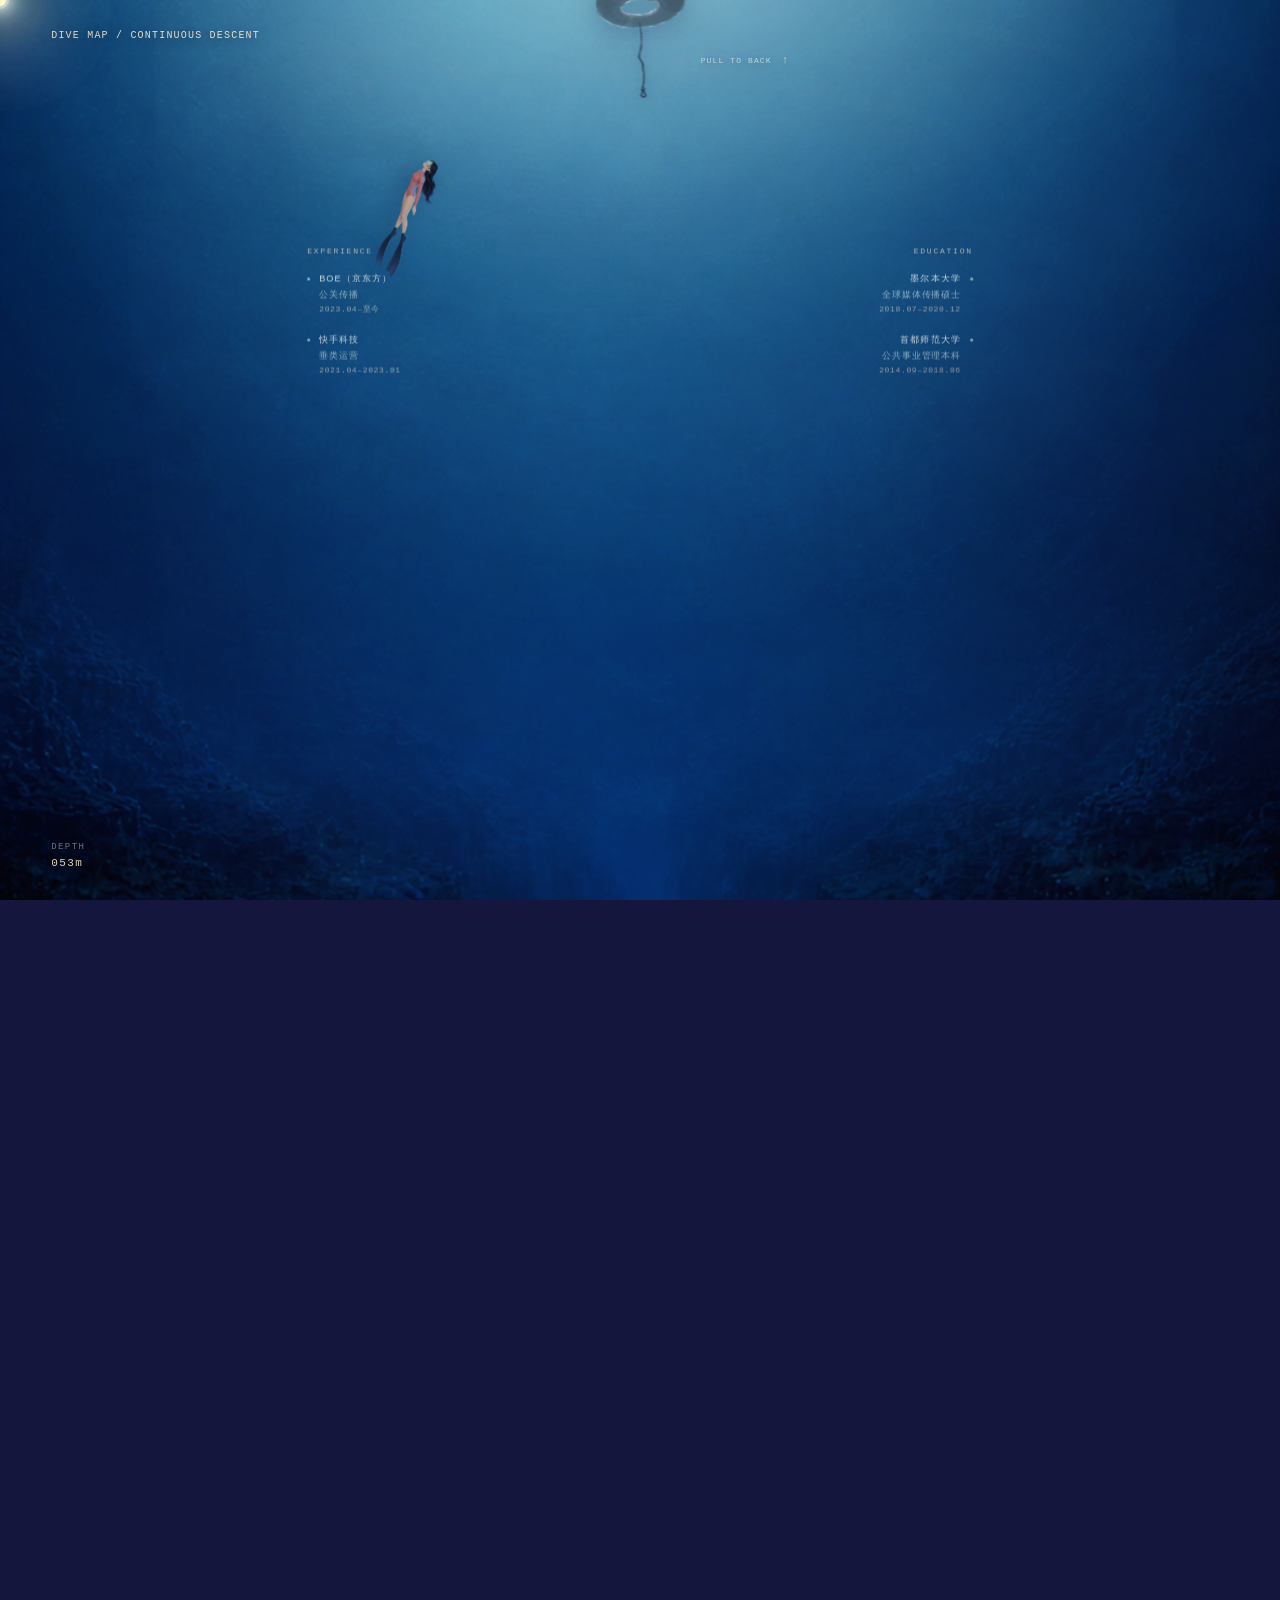
==== commit b07e5421: "Sync current LTPO implementation" ====
--- a/dive.html
+++ b/dive.html
@@ -5,7 +5,7 @@
   <meta name="viewport" content="width=device-width,initial-scale=1">
   <meta name="description" content="Dreaming of the Sea — Continuous Descent prototype">
   <title>Deep Sea — Continuous Descent</title>
-  <link rel="stylesheet" href="styles.css?v=20260902-ltpo-reading-v3">
+  <link rel="stylesheet" href="styles.css?v=20260903-ltpo-reading-v25">
   <link rel="stylesheet" href="motion.css?v=20260830-deep-water-v6">
 </head>
 <body class="descent-body">
@@ -49,85 +49,107 @@
       </div>
       <section class="case-reading-layer" aria-modal="true" aria-label="Case reading" tabindex="0" hidden>
         <div class="case-reading-panel" data-reading-view="placeholder">
-          <span class="case-reading-kicker">CASE LANDING</span>
+          <span class="case-reading-kicker">PROJECT</span>
           <h1 id="case-reading-title"></h1>
           <p>CASE CONTENT COMING NEXT</p>
-          <button class="case-reading-return" type="button">RETURN TO GREAT CHAMBER</button>
+          <button class="case-reading-return" type="button">BACK</button>
         </div>
-        <div class="ltpo-reading" data-reading-view="ltpo" hidden tabindex="0">
-          <button class="case-reading-return case-reading-return-top" type="button">RETURN TO GREAT CHAMBER</button>
-          <header class="ltpo-reading-hero ltpo-reading-block" data-reading-step="landing">
-            <span class="ltpo-reading-index">01 / LANDING</span>
+        <div class="ltpo-reading" data-reading-view="ltpo" data-reading-variant="tide" hidden tabindex="0">
+          <div class="ltpo-reading-topbar"><span class="ltpo-reading-mark">LTPO</span><button class="case-reading-return case-reading-return-top" type="button">BACK</button></div>
+          <aside class="ltpo-reading-rail" aria-label="阅读进度">
+            <div class="ltpo-reading-rail-track"><i class="ltpo-reading-rail-progress"></i></div>
+            <nav class="ltpo-reading-rail-sections" aria-label="章节导航">
+              <button type="button" data-reading-target="overview"><i></i><span>项目概述</span></button>
+              <button type="button" data-reading-target="challenge"><i></i><span>项目挑战</span></button>
+              <button type="button" data-reading-target="strategy"><i></i><span>传播策略</span></button>
+              <button type="button" data-reading-target="result"><i></i><span>项目结果</span></button>
+            </nav>
+            <span class="ltpo-reading-rail-current">项目概述</span>
+          </aside>
+          <div class="ltpo-reading-cursor" aria-hidden="true"><i></i></div>
+          <header class="ltpo-reading-hero ltpo-reading-block" data-reading-step="project">
+            <div class="ltpo-reading-hero-stage">
+            <span class="ltpo-reading-index">LTPO</span>
             <p class="ltpo-reading-kicker">LTPO</p>
-            <h1>LTPO 技术营销</h1>
+            <div class="ltpo-reading-hero-mark ltpo-reading-light-target" data-light-text="LTPO" aria-hidden="true"><span class="ltpo-reading-light-copy">LTPO</span><span class="ltpo-reading-light-base">LTPO</span></div>
+            <p class="ltpo-reading-deck">LTPO 技术营销</p>
             <p class="ltpo-reading-date">2025.04 — 2025.12</p>
-            <p class="ltpo-reading-role"><span>ROLE</span>传播策略 · 技术传播 · 内容策划与转译 · 市场教育</p>
+            <p class="ltpo-reading-role"><span>工作范围</span>传播策略 · 技术传播 · 内容策划与转译 · 市场教育</p>
+            </div>
           </header>
 
-          <section class="ltpo-reading-section ltpo-reading-block ltpo-reading-challenge" data-reading-step="what-is-ltpo">
-            <div class="ltpo-reading-copy">
-              <span class="ltpo-reading-index">02 / WHAT IS LTPO</span>
-              <h2>WHAT IS LTPO?</h2>
+          <section id="ltpo-reading-overview" class="ltpo-reading-section ltpo-reading-block ltpo-reading-overview" data-reading-step="overview">
+            <div class="ltpo-reading-overview-intro ltpo-reading-challenge-intro">
+              <span class="ltpo-reading-index">01</span>
+              <h2>项目概述</h2>
               <p>LTPO 是新一代 OLED 技术，通过动态刷新率等技术能力，为用户带来超低功耗、超健康护眼、超流畅显示的体验。</p>
-              <div class="ltpo-reading-values" aria-label="三项体验价值"><span>超低功耗</span><span>超健康护眼</span><span>超流畅显示</span></div>
+            </div>
+            <div class="ltpo-reading-values" aria-label="三项体验价值"><span>超低功耗</span><span>超健康护眼</span><span>超流畅显示</span></div>
+          </section>
+
+          <section id="ltpo-reading-challenge" class="ltpo-reading-section ltpo-reading-block ltpo-reading-challenge" data-reading-step="challenge">
+            <div class="ltpo-reading-challenge-intro">
+              <span class="ltpo-reading-index">02</span>
+              <h2>项目挑战</h2>
+              <p>市场对 LTPO 的认知有限，技术优势与普通用户能够理解的实际体验之间缺少连接。</p>
             </div>
             <div class="ltpo-reading-challenge-copy">
-              <span class="ltpo-reading-label">CHALLENGE</span>
-              <p>市场对 LTPO 的认知有限，技术优势与普通用户能够理解的实际体验之间缺少连接。在有限的传播资源下，如何让消费者理解并认可技术价值，并进一步影响其消费决策，是项目真正需要解决的问题。</p>
-              <small>TECHNOLOGY VALUE <i>→</i> PERCEPTION <i>→</i> RECOGNITION <i>→</i> DECISION</small>
+              <span class="ltpo-reading-label">需要解决的问题</span>
+              <p>在有限的传播资源下，如何让消费者理解并认可技术价值，并进一步影响其消费决策，是项目真正需要解决的问题。</p>
+              <small><b>技术价值</b><b>用户感知</b><b>价值认可</b><b>消费决策</b></small>
             </div>
           </section>
 
-          <section class="ltpo-reading-section ltpo-reading-block ltpo-reading-strategy" data-reading-step="strategy">
-            <div class="ltpo-reading-section-heading"><span class="ltpo-reading-index">03 / STRATEGY</span><h2>认知基建 <i>→</i> 集中传播 <i>→</i> 长尾运营</h2></div>
-            <div class="ltpo-reading-strategy-track">
-              <article class="is-complete"><small>01</small><b>认知基建</b><em>FOUNDATION</em></article>
-              <article class="is-complete"><small>02</small><b>集中传播</b><em>AMPLIFICATION</em></article>
-              <article class="is-planned"><small>03</small><b>长尾运营</b><em>PLANNED</em></article>
+          <section id="ltpo-reading-strategy" class="ltpo-reading-section ltpo-reading-block ltpo-reading-strategy" data-reading-step="strategy">
+            <div class="ltpo-reading-strategy-stage">
+              <div class="ltpo-reading-section-heading">
+                <span class="ltpo-reading-index">03</span>
+                <h2>传播策略</h2>
+                <p>围绕 LTPO 从技术认知走向用户感知与价值认可，通过填补认知空缺建立技术理解，再以场景化、故事化的内容集中释放技术价值，让抽象的技术优势转化为消费者可理解、可感知的实际体验。</p>
+              </div>
+              <div class="ltpo-reading-strategy-bridge" aria-label="传播策略关系"><span>技术认知</span><span>用户感知</span><span>价值认可</span></div>
+              <div class="ltpo-reading-strategy-scenes" aria-label="传播阶段">
+                <article class="ltpo-reading-phase ltpo-reading-phase-foundation">
+                  <div class="ltpo-reading-phase-heading"><span>01</span><h3>认知基建</h3></div>
+                  <p class="ltpo-reading-phase-lead">第一步，通过认知基建填补 LTPO 认知空缺。</p>
+                  <figure class="ltpo-reading-evidence-note"><span>基础信息入口</span><b>百度百科</b><img src="assets/ltpo-baike-img-7299.jpeg" alt="百度百科中的 BOE LTPO 技术信息页面"><figcaption>轻量辅助证据</figcaption></figure>
+                </article>
+
+                <article class="ltpo-reading-phase ltpo-reading-phase-amplification">
+                  <div class="ltpo-reading-phase-heading"><span>02</span><h3>集中传播</h3></div>
+                  <div class="ltpo-reading-method-lockup ltpo-reading-light-target" data-light-text="场景化植入 × 故事化传播"><span class="ltpo-reading-light-copy">场景化植入 <i>×</i> 故事化传播</span><span class="ltpo-reading-light-base">场景化植入 <i>×</i> 故事化传播</span></div>
+                  <p class="ltpo-reading-method-explanation">以系列短剧为载体，将 LTPO 技术与终端产品相结合，把超低功耗、超健康护眼、超流畅显示等技术优势植入真实使用场景，直击用户痛点，通过剧情转化为可感知的用户体验。</p>
+                  <div class="ltpo-reading-translation" aria-label="技术价值转译路径"><span>技术优势 × 用户痛点</span><i>↓</i><span>真实使用场景</span><i>↓</i><span>可感知的用户体验</span></div>
+                  <div class="ltpo-reading-series">
+                    <div class="ltpo-reading-series-heading"><span>代表内容</span><h4>《“牛马”相对论》</h4><p>北京电视台 · 四集系列短剧</p></div>
+                    <div class="ltpo-episode-nav" aria-label="选择短剧集数">
+                      <button type="button" data-episode-select="01" aria-label="第 1 集" aria-pressed="true">01</button>
+                      <button type="button" data-episode-select="02" aria-label="第 2 集" aria-pressed="false">02</button>
+                      <button type="button" data-episode-select="03" aria-label="第 3 集" aria-pressed="false">03</button>
+                      <button type="button" data-episode-select="04" aria-label="第 4 集" aria-pressed="false">04</button>
+                    </div>
+                    <div class="ltpo-episode-stage" aria-label="《牛马》相对论四集系列短剧">
+                      <figure class="ltpo-episode" data-episode="01"><video src="assets/ltpo-niuma-e01-web.mp4" muted loop playsinline preload="metadata" aria-label="短剧第 1 集"></video><figcaption>01</figcaption></figure>
+                      <figure class="ltpo-episode" data-episode="02"><video src="assets/ltpo-niuma-e02-web.mp4" muted loop playsinline preload="metadata" aria-label="短剧第 2 集"></video><figcaption>02</figcaption></figure>
+                      <figure class="ltpo-episode" data-episode="03"><video src="assets/ltpo-niuma-e03-web.mp4" muted loop playsinline preload="metadata" aria-label="短剧第 3 集"></video><figcaption>03</figcaption></figure>
+                      <figure class="ltpo-episode" data-episode="04"><video src="assets/ltpo-niuma-e04-web.mp4" muted loop playsinline preload="metadata" aria-label="短剧第 4 集"></video><figcaption>04</figcaption></figure>
+                    </div>
+                  </div>
+                  <div class="ltpo-reading-ownership"><span>职责范围</span><ul><li>四集内容规划</li><li>单集逻辑设计</li><li>技术点与剧情映射</li><li>脚本推进</li><li>内容落地</li></ul></div>
+                </article>
+
+              </div>
             </div>
-            <p class="ltpo-reading-role"><span>ROLE</span>三阶段传播路径规划与推进<br>重点推进前两个阶段</p>
           </section>
 
-          <section class="ltpo-reading-section ltpo-reading-block ltpo-reading-work" data-reading-step="selected-work">
-            <div class="ltpo-reading-copy">
-              <span class="ltpo-reading-index">04 / SELECTED WORK</span>
-              <h2>02 / AMPLIFICATION</h2>
-              <h3>场景化植入 + 故事化传播</h3>
-              <p>通过场景化植入与故事化传播，将技术价值转译为用户可感知的真实体验。</p>
-              <p class="ltpo-reading-work-title">《“牛马”相对论》</p>
-              <p class="ltpo-reading-meta">北京电视台 · 四集微短剧</p>
-              <p class="ltpo-reading-method">技术信息 <i>→</i> 使用场景 <i>→</i> 剧情情节 <i>→</i> 用户感知</p>
-              <p class="ltpo-reading-values-note">超低功耗 / 超健康护眼 / 超流畅显示</p>
-              <p class="ltpo-reading-responsibility"><span>RESPONSIBILITY</span>四集内容规划 / 单集逻辑 / 技术点与剧情映射 / 脚本推进 / 内容落地</p>
+          <section id="ltpo-reading-result" class="ltpo-reading-section ltpo-reading-block ltpo-reading-result" data-reading-step="result">
+            <div class="ltpo-reading-result-heading"><span class="ltpo-reading-index">04</span><h2>项目结果</h2></div>
+            <div class="ltpo-reading-result-list">
+              <p><span>获奖</span><b class="ltpo-reading-result-hero ltpo-reading-light-target" data-light-text="融媒创作 牡丹奖 · 好创意"><span class="ltpo-reading-light-copy">融媒创作<br>牡丹奖 · 好创意</span><span class="ltpo-reading-light-base">融媒创作<br>牡丹奖 · 好创意</span></b></p>
+              <p><span>市场反馈</span><b>LTPO 相关关键词搜索与市场提及较项目前有所提升</b></p>
+              <p><span>业务反馈</span><b>获得业务与客户认可，进入下一轮推进</b></p>
             </div>
-            <figure class="ltpo-media-slot" aria-label="短剧媒体占位">
-              <div class="ltpo-media-slot-frame"><span>MEDIA SLOT</span><b>REAL MATERIAL TO COME</b></div>
-              <figcaption>VIDEO / IMAGE PLACEHOLDER</figcaption>
-            </figure>
-          </section>
-
-          <section class="ltpo-reading-section ltpo-reading-block ltpo-reading-evidence" data-reading-step="evidence">
-            <div class="ltpo-reading-copy">
-              <span class="ltpo-reading-index">05 / FOUNDATION EVIDENCE</span>
-              <h2>01 / FOUNDATION</h2>
-              <h3>百度百科</h3>
-              <p>建立可持续搜索、可解释的 LTPO 基础信息。</p>
-            </div>
-            <figure class="ltpo-media-slot ltpo-evidence-slot" aria-label="百度百科媒体占位">
-              <div class="ltpo-media-slot-frame"><span>MEDIA SLOT</span><b>REFERENCE CAPTURE TO COME</b></div>
-              <figcaption>BAIDU BAIKE / PLACEHOLDER</figcaption>
-            </figure>
-          </section>
-
-          <section class="ltpo-reading-section ltpo-reading-block ltpo-reading-result" data-reading-step="result">
-            <span class="ltpo-reading-index">06 / RESULT</span>
-            <h2>RESULT</h2>
-            <div class="ltpo-reading-result-grid">
-              <div><span>RESULT</span><p>融媒创作牡丹奖 · 好创意</p></div>
-              <div><span>MARKET RESPONSE</span><p>LTPO 相关关键词搜索与市场提及较项目前有所提升</p></div>
-              <div><span>BUSINESS RESPONSE</span><p>获得业务与客户认可，进入下一轮推进</p></div>
-            </div>
-            <div class="ltpo-reading-end"><span>END OF READING</span><button class="case-reading-return" type="button">RETURN TO GREAT CHAMBER</button></div>
+            <div class="ltpo-reading-end"><span></span><button class="case-reading-return" type="button">BACK</button></div>
           </section>
         </div>
       </section>
@@ -151,6 +173,6 @@
   </main>
   <div class="descent-scroll-spacer" aria-hidden="true"></div>
   <script src="vendor/gsap.min.js"></script>
-  <script src="script.js?v=20260902-ltpo-reading-v4"></script>
+  <script src="script.js?v=20260903-ltpo-reading-v25"></script>
 </body>
 </html>
--- a/styles.css
+++ b/styles.css
@@ -610,6 +610,177 @@
   .dive-descent .ltpo-reading-end{align-items:flex-start;flex-direction:column;gap:14px;margin-top:46px}
 }
 
+/* LTPO Reading editorial system: one continuous reading field, with type,
+   scale and changing spatial relationships carrying the case instead of UI
+   chrome, cards or diagrams. */
+.dive-descent.is-case-reading .dive-nav,
+.dive-descent.is-case-reading .descent-lifeline,
+.dive-descent.is-case-reading .descent-depth,
+.dive-descent.is-case-reading .descent-onboarding,
+.dive-descent.is-case-reading .cursor-layer,
+.dive-descent.is-case-reading .ascent-light,
+.dive-descent.is-case-reading .ascent-bubbles,
+.dive-descent.is-case-reading .case-discovery-layer{visibility:hidden!important;opacity:0!important;pointer-events:none!important}
+.dive-descent .case-reading-layer[data-reading-mode="ltpo"]{background:linear-gradient(180deg,#081a2d 0%,#061525 38%,#071c2b 72%,#04101d 100%);backdrop-filter:blur(7px);-webkit-backdrop-filter:blur(7px)}
+.dive-descent .case-reading-layer[data-reading-mode="ltpo"]::before{background:radial-gradient(ellipse 64% 46% at 76% 6%,rgba(93,167,182,.16),transparent 68%),radial-gradient(ellipse 48% 54% at 8% 56%,rgba(21,93,119,.16),transparent 72%),linear-gradient(122deg,transparent 0 36%,rgba(155,211,203,.035) 49%,transparent 64%);filter:blur(16px);opacity:.95}
+.dive-descent .ltpo-reading{--reading-gutter:clamp(24px,8vw,144px);position:relative;width:100%;max-width:1440px;min-height:100%;margin:0 auto;padding:0 var(--reading-gutter) 150px;color:rgba(232,246,241,.9);overflow:visible}
+.dive-descent .ltpo-reading-topbar{position:sticky;top:0;z-index:20;display:flex;align-items:center;justify-content:space-between;gap:28px;height:76px;padding:0;background:linear-gradient(180deg,rgba(6,19,35,.97) 0%,rgba(6,19,35,.72) 68%,transparent 100%)}
+.dive-descent .ltpo-reading-mark{color:rgba(179,218,213,.52);font:9px/1.3 "SF Mono","Roboto Mono",ui-monospace,monospace;letter-spacing:.2em;text-transform:uppercase}
+.dive-descent .ltpo-reading .case-reading-return-top{position:static;top:auto;z-index:auto;width:auto}
+.dive-descent .ltpo-reading .case-reading-return{margin:0;padding:8px 0;border:0;border-bottom:1px solid rgba(203,238,233,.46);background:transparent;color:rgba(222,244,237,.84);font:10px/1.2 "SF Mono","Roboto Mono",ui-monospace,monospace;letter-spacing:.18em;text-transform:uppercase;cursor:pointer;text-shadow:0 2px 12px rgba(2,9,31,.74)}
+.dive-descent .ltpo-reading .case-reading-return:hover,.dive-descent .ltpo-reading .case-reading-return:focus-visible{color:rgba(255,242,211,.98);border-bottom-color:rgba(255,242,211,.82)}
+.dive-descent .ltpo-reading .case-reading-return:focus-visible{outline:1px solid rgba(227,249,241,.74);outline-offset:7px}
+.dive-descent .ltpo-reading-block{--reading-focus:.35;opacity:calc(.72 + var(--reading-focus) * .28);transform:translate3d(0,calc((1 - var(--reading-focus)) * 22px),0);transition:opacity .45s ease,transform .65s cubic-bezier(.2,.72,.25,1)}
+.dive-descent .ltpo-reading-block.is-reading-focus{opacity:1;transform:translate3d(0,0,0)}
+.dive-descent .ltpo-reading-index{display:block;color:rgba(164,210,207,.58);font:9px/1.35 "SF Mono","Roboto Mono",ui-monospace,monospace;letter-spacing:.2em;text-transform:uppercase}
+.dive-descent .ltpo-reading-kicker{margin:26px 0 16px;color:rgba(208,235,229,.62);font:10px/1.2 "SF Mono","Roboto Mono",ui-monospace,monospace;letter-spacing:.3em}
+.dive-descent .ltpo-reading-hero{min-height:94svh;display:flex;flex-direction:column;justify-content:center;align-items:flex-start;padding:clamp(70px,12vh,150px) 0 clamp(150px,22vh,250px)}
+.dive-descent .ltpo-reading-hero h1{margin:0;color:rgba(255,241,210,.98);font:300 clamp(68px,11vw,154px)/.88 "Noto Serif SC","Songti SC",serif;letter-spacing:.01em;text-shadow:0 5px 30px rgba(1,8,25,.72)}
+.dive-descent .ltpo-reading-hero h1 em,.dive-descent .ltpo-reading-section h2 em{display:inline-block;color:rgba(141,208,207,.96);font-style:normal;transform:translateX(.18em)}
+.dive-descent .ltpo-reading-deck{margin:38px 0 0;color:rgba(220,240,233,.72);font:400 clamp(15px,1.45vw,20px)/1.55 "PingFang SC","Noto Sans SC",sans-serif;letter-spacing:.08em}
+.dive-descent .ltpo-reading-date{margin:18px 0 0;color:rgba(175,214,211,.62);font:10px/1.3 "SF Mono","Roboto Mono",ui-monospace,monospace;letter-spacing:.16em}
+.dive-descent .ltpo-reading-role{max-width:620px;margin:32px 0 0;color:rgba(212,235,229,.7);font:12px/1.8 "PingFang SC","Noto Sans SC",sans-serif;letter-spacing:.06em}
+.dive-descent .ltpo-reading-role span,.dive-descent .ltpo-reading-responsibility span{display:block;margin-bottom:8px;color:rgba(163,207,205,.54);font:9px/1.2 "SF Mono","Roboto Mono",ui-monospace,monospace;letter-spacing:.2em;text-transform:uppercase}
+.dive-descent .ltpo-reading-section{position:relative;min-height:100svh;padding:18vh 0 24vh}
+.dive-descent .ltpo-reading-section h2{margin:22px 0 0;color:rgba(255,242,211,.94);font:300 clamp(48px,8vw,114px)/.92 "Noto Serif SC","Songti SC",serif;letter-spacing:.01em;text-shadow:0 4px 24px rgba(1,8,25,.6)}
+.dive-descent .ltpo-reading-section h3{margin:20px 0 0;color:rgba(228,246,239,.9);font:400 clamp(16px,1.45vw,22px)/1.35 "PingFang SC","Noto Sans SC",sans-serif;letter-spacing:.1em}
+.dive-descent .ltpo-reading-copy>p,.dive-descent .ltpo-reading-challenge-copy>p{max-width:620px;margin:28px 0 0;color:rgba(213,235,231,.78);font:14px/2 "PingFang SC","Noto Sans SC",sans-serif;letter-spacing:.045em}
+.dive-descent .ltpo-reading-challenge{min-height:158svh;padding-top:12vh}
+.dive-descent .ltpo-reading-challenge-intro{width:min(700px,100%);margin-left:4%}
+.dive-descent .ltpo-reading-challenge-intro h2{font-size:clamp(58px,9.2vw,132px);line-height:.84}
+.dive-descent .ltpo-reading-challenge-intro p{max-width:540px;margin:46px 0 0;color:rgba(216,237,232,.78);font:15px/2 "PingFang SC","Noto Sans SC",sans-serif;letter-spacing:.04em}
+.dive-descent .ltpo-reading-values{display:grid;gap:10px;width:min(390px,56%);margin:16vh 0 0 auto;padding:0;color:rgba(255,239,203,.9);font:500 clamp(19px,2.1vw,28px)/1.25 "PingFang SC","Noto Sans SC",sans-serif;letter-spacing:.1em}
+.dive-descent .ltpo-reading-values span{display:block;padding-top:15px;border-top:1px solid rgba(194,227,222,.25)}
+.dive-descent .ltpo-reading-challenge-copy{width:min(560px,66%);margin:24vh 0 0 auto;padding-left:clamp(18px,3vw,48px);border-left:1px solid rgba(194,227,222,.28)}
+.dive-descent .ltpo-reading-label{display:block;color:rgba(190,224,220,.62);font:9px/1.4 "SF Mono","Roboto Mono",ui-monospace,monospace;letter-spacing:.24em;text-transform:uppercase}
+.dive-descent .ltpo-reading-challenge-copy small{display:block;margin-top:34px;color:rgba(169,211,215,.58);font:9px/1.8 "SF Mono","Roboto Mono",ui-monospace,monospace;letter-spacing:.12em}
+.dive-descent .ltpo-reading-challenge-copy small i,.dive-descent .ltpo-reading-section-heading h2 i{color:rgba(238,218,177,.68);font-style:normal;padding:0 .22em}
+.dive-descent .ltpo-reading-strategy{min-height:168svh;padding-top:22vh}
+.dive-descent .ltpo-reading-section-heading{max-width:720px;margin-left:11%}
+.dive-descent .ltpo-reading-section-heading h2{font-size:clamp(58px,9.2vw,132px)}
+.dive-descent .ltpo-reading-section-heading p{max-width:390px;margin:38px 0 0;color:rgba(205,231,226,.68);font:14px/1.9 "PingFang SC","Noto Sans SC",sans-serif;letter-spacing:.05em}
+.dive-descent .ltpo-reading-strategy-stages{display:flex;flex-direction:column;width:min(790px,100%);margin:18vh 0 0 7%}
+.dive-descent .ltpo-reading-stage{display:grid;grid-template-columns:62px minmax(150px,1fr) minmax(130px,.72fr);align-items:baseline;gap:18px;padding:25px 0 29px;border-top:1px solid rgba(194,227,222,.28)}
+.dive-descent .ltpo-reading-stage:nth-child(2){margin-left:15%;}
+.dive-descent .ltpo-reading-stage:nth-child(3){margin-left:30%;}
+.dive-descent .ltpo-reading-stage>span{color:rgba(164,210,207,.54);font:10px/1.3 "SF Mono","Roboto Mono",ui-monospace,monospace;letter-spacing:.16em}
+.dive-descent .ltpo-reading-stage b{color:rgba(233,246,237,.92);font:400 clamp(19px,2.3vw,30px)/1.2 "PingFang SC","Noto Sans SC",sans-serif;letter-spacing:.08em}
+.dive-descent .ltpo-reading-stage em{color:rgba(171,212,209,.58);font:9px/1.3 "SF Mono","Roboto Mono",ui-monospace,monospace;letter-spacing:.18em;font-style:normal}
+.dive-descent .ltpo-reading-stage small{grid-column:2 / -1;max-width:330px;margin-top:5px;color:rgba(193,222,216,.55);font:11px/1.6 "PingFang SC","Noto Sans SC",sans-serif;letter-spacing:.03em}
+.dive-descent .ltpo-reading-stage.is-planned{opacity:.55;border-top-style:dashed}
+.dive-descent .ltpo-reading-strategy .ltpo-reading-role{margin:12vh 0 0 7%}
+.dive-descent .ltpo-reading-evidence-note{width:min(460px,76%);margin:16vh 0 0 auto;padding-top:17px;border-top:1px solid rgba(194,227,222,.2)}
+.dive-descent .ltpo-reading-evidence-note span,.dive-descent .ltpo-reading-evidence-note i{display:block;color:rgba(164,210,207,.52);font:9px/1.3 "SF Mono","Roboto Mono",ui-monospace,monospace;letter-spacing:.18em;font-style:normal;text-transform:uppercase}
+.dive-descent .ltpo-reading-evidence-note b{display:block;margin-top:19px;color:rgba(239,242,220,.86);font:400 18px/1.3 "PingFang SC","Noto Sans SC",sans-serif;letter-spacing:.08em}
+.dive-descent .ltpo-reading-evidence-note p{margin:10px 0 16px;color:rgba(195,224,219,.66);font:12px/1.7 "PingFang SC","Noto Sans SC",sans-serif;letter-spacing:.04em}
+.dive-descent .ltpo-reading-work{min-height:188svh;padding-top:18vh;display:block}
+.dive-descent .ltpo-reading-work-heading{width:min(650px,100%);margin-left:4%}
+.dive-descent .ltpo-reading-work-kicker{margin:25px 0 0;color:rgba(211,236,229,.76);font:10px/1.3 "SF Mono","Roboto Mono",ui-monospace,monospace;letter-spacing:.2em}
+.dive-descent .ltpo-reading-work-heading h2{font-size:clamp(58px,8.5vw,122px);line-height:.86}
+.dive-descent .ltpo-reading-work-deck{margin:28px 0 0;color:rgba(222,241,232,.78);font:400 clamp(17px,1.7vw,24px)/1.4 "PingFang SC","Noto Sans SC",sans-serif;letter-spacing:.08em}
+.dive-descent .ltpo-media-hero{width:100vw;margin:20vh 0 0 calc(-1 * var(--reading-gutter));}
+.dive-descent .ltpo-media-hero-visual{position:relative;display:grid;place-items:center;min-height:clamp(360px,58vw,740px);overflow:hidden;background:radial-gradient(ellipse at 54% 46%,rgba(116,194,193,.28) 0%,rgba(38,91,108,.18) 28%,transparent 57%),linear-gradient(118deg,#0b283b 0%,#0b172a 44%,#06121f 100%);clip-path:polygon(0 7%,100% 0,100% 93%,0 100%)}
+.dive-descent .ltpo-media-hero-visual::before{content:"";position:absolute;inset:-20% -4%;background:linear-gradient(101deg,transparent 18%,rgba(195,228,215,.13) 38%,transparent 49%,rgba(83,162,173,.11) 72%,transparent 84%);transform:rotate(-7deg);filter:blur(20px);opacity:.8}
+.dive-descent .ltpo-media-hero-visual::after{content:"";position:absolute;inset:13% 9%;border-top:1px solid rgba(215,238,222,.12);border-bottom:1px solid rgba(215,238,222,.08);transform:skewX(-8deg);opacity:.75}
+.dive-descent .ltpo-media-hero-visual span,.dive-descent .ltpo-media-hero-visual b{position:relative;z-index:1;display:block;text-align:center}
+.dive-descent .ltpo-media-hero-visual span{color:rgba(194,225,219,.58);font:9px/1.3 "SF Mono","Roboto Mono",ui-monospace,monospace;letter-spacing:.25em}
+.dive-descent .ltpo-media-hero-visual b{max-width:270px;margin-top:18px;color:rgba(235,240,220,.76);font:400 clamp(17px,1.8vw,25px)/1.4 "PingFang SC","Noto Sans SC",sans-serif;letter-spacing:.08em}
+.dive-descent .ltpo-media-hero figcaption{margin:25px 0 0 var(--reading-gutter);color:rgba(255,240,206,.9);font:400 clamp(23px,2.8vw,39px)/1.2 "Noto Serif SC","Songti SC",serif;letter-spacing:.04em}
+.dive-descent .ltpo-media-hero figcaption small{margin-left:18px;color:rgba(172,211,207,.58);font:10px/1.3 "SF Mono","Roboto Mono",ui-monospace,monospace;letter-spacing:.12em}
+.dive-descent .ltpo-reading-work-notes{width:min(640px,74%);margin:13vh 0 0 auto}
+.dive-descent .ltpo-reading-work-notes>p{margin:0;color:rgba(216,238,230,.8);font:15px/2 "PingFang SC","Noto Sans SC",sans-serif;letter-spacing:.04em}
+.dive-descent .ltpo-reading-method{margin-top:38px!important;color:rgba(191,223,217,.67)!important;font-size:12px!important;line-height:1.8!important;letter-spacing:.08em!important}
+.dive-descent .ltpo-reading-method span{display:block;margin-bottom:8px;color:rgba(163,207,205,.52);font:9px/1.3 "SF Mono","Roboto Mono",ui-monospace,monospace;letter-spacing:.18em;text-transform:uppercase}
+.dive-descent .ltpo-reading-values-note{margin-top:25px!important;color:rgba(255,235,199,.76)!important;font-size:12px!important;letter-spacing:.1em!important}
+.dive-descent .ltpo-reading-responsibility{width:min(560px,74%);margin:18vh 0 0 4%!important;color:rgba(211,233,225,.72)!important;font:12px/1.9 "PingFang SC","Noto Sans SC",sans-serif!important;letter-spacing:.05em!important}
+.dive-descent .ltpo-reading-result{min-height:125svh;padding-top:22vh;display:grid;grid-template-columns:minmax(210px,.7fr) minmax(0,1.35fr);align-content:center;gap:clamp(45px,9vw,150px)}
+.dive-descent .ltpo-reading-result-heading h2{font-size:clamp(66px,9vw,128px)}
+.dive-descent .ltpo-reading-result-list{border-top:1px solid rgba(194,227,222,.25)}
+.dive-descent .ltpo-reading-result-list p{display:grid;grid-template-columns:minmax(100px,.45fr) minmax(0,1fr);gap:25px;margin:0;padding:22px 0 25px;border-bottom:1px solid rgba(194,227,222,.16)}
+.dive-descent .ltpo-reading-result-list span{color:rgba(164,210,207,.56);font:9px/1.3 "SF Mono","Roboto Mono",ui-monospace,monospace;letter-spacing:.18em}
+.dive-descent .ltpo-reading-result-list b{color:rgba(220,239,232,.82);font:400 14px/1.8 "PingFang SC","Noto Sans SC",sans-serif;letter-spacing:.04em}
+.dive-descent .ltpo-reading-end{grid-column:1 / -1;display:flex;align-items:center;justify-content:space-between;gap:28px;margin-top:10vh;padding-top:22px;border-top:1px solid rgba(194,227,222,.18)}
+.dive-descent .ltpo-reading-end>span{color:rgba(170,210,210,.48);font:9px/1.3 "SF Mono","Roboto Mono",ui-monospace,monospace;letter-spacing:.2em;text-transform:uppercase}
+.dive-descent .ltpo-reading-end .case-reading-return{margin:0}
+@media(max-width:760px){
+  .dive-descent .ltpo-reading{--reading-gutter:24px;padding-bottom:92px}
+  .dive-descent .ltpo-reading-topbar{height:64px}
+  .dive-descent .ltpo-reading-hero{min-height:86svh;padding-top:80px}
+  .dive-descent .ltpo-reading-hero h1{font-size:clamp(58px,18vw,94px)}
+  .dive-descent .ltpo-reading-deck{max-width:260px;font-size:14px}
+  .dive-descent .ltpo-reading-section{padding-block:16vh 21vh}
+  .dive-descent .ltpo-reading-challenge{min-height:160svh}
+  .dive-descent .ltpo-reading-challenge-intro,.dive-descent .ltpo-reading-section-heading,.dive-descent .ltpo-reading-work-heading{margin-left:0}
+  .dive-descent .ltpo-reading-challenge-intro h2,.dive-descent .ltpo-reading-section-heading h2,.dive-descent .ltpo-reading-work-heading h2{font-size:clamp(54px,17vw,88px)}
+  .dive-descent .ltpo-reading-challenge-intro p{margin-top:35px;font-size:14px}
+  .dive-descent .ltpo-reading-values{width:78%;margin-top:13vh;font-size:18px}
+  .dive-descent .ltpo-reading-challenge-copy{width:88%;margin-top:20vh}
+  .dive-descent .ltpo-reading-strategy{min-height:170svh}
+  .dive-descent .ltpo-reading-strategy-stages{margin:14vh 0 0;width:100%}
+  .dive-descent .ltpo-reading-stage,.dive-descent .ltpo-reading-stage:nth-child(2),.dive-descent .ltpo-reading-stage:nth-child(3){grid-template-columns:42px minmax(0,1fr);gap:10px;margin-left:0;padding-block:22px}
+  .dive-descent .ltpo-reading-stage em{grid-column:2;grid-row:1;margin-top:27px}
+  .dive-descent .ltpo-reading-stage small{grid-column:2;margin-top:10px}
+  .dive-descent .ltpo-reading-strategy .ltpo-reading-role{margin-left:0}
+  .dive-descent .ltpo-reading-evidence-note{width:88%;margin-top:13vh}
+  .dive-descent .ltpo-reading-work{min-height:190svh;padding-top:16vh}
+  .dive-descent .ltpo-media-hero{margin-top:13vh}
+  .dive-descent .ltpo-media-hero-visual{min-height:92vw;clip-path:polygon(0 4%,100% 0,100% 96%,0 100%)}
+  .dive-descent .ltpo-media-hero figcaption{margin-top:18px;font-size:23px;line-height:1.45}
+  .dive-descent .ltpo-media-hero figcaption small{display:block;margin:7px 0 0;font-size:9px}
+  .dive-descent .ltpo-reading-work-notes,.dive-descent .ltpo-reading-responsibility{width:90%;margin-left:0}
+  .dive-descent .ltpo-reading-work-notes{margin-top:10vh}
+  .dive-descent .ltpo-reading-responsibility{margin-top:16vh!important}
+  .dive-descent .ltpo-reading-result{min-height:128svh;display:block;padding-top:20vh}
+  .dive-descent .ltpo-reading-result-list{margin-top:16vh}
+  .dive-descent .ltpo-reading-result-list p{grid-template-columns:1fr;gap:10px}
+  .dive-descent .ltpo-reading-end{align-items:flex-start;flex-direction:column;gap:16px;margin-top:11vh}
+}
+
+/* Locked production direction: B / Tidal Condensed. The narrow display face
+   supplies vertical pressure while the cool body and utility faces keep the
+   reading direct and legible. */
+.dive-descent .ltpo-reading[data-reading-variant="tide"]{--ltpo-display:"Arial Narrow","Avenir Next Condensed","Helvetica Neue","Arial";--ltpo-cn:"PingFang SC","Noto Sans SC","Hiragino Sans GB";--ltpo-meta:"SF Mono","Roboto Mono",ui-monospace;--ltpo-title:#E4EFEA;--ltpo-accent:#B6DAD6;--ltpo-body:#B7CCD0;--ltpo-secondary:#718E9A}
+.dive-descent .ltpo-reading[data-reading-variant="tide"] .ltpo-reading-hero h1,
+.dive-descent .ltpo-reading[data-reading-variant="tide"] .ltpo-reading-section h2,
+.dive-descent .ltpo-reading[data-reading-variant="tide"] .ltpo-media-hero figcaption{font-family:var(--ltpo-display),var(--ltpo-cn),sans-serif;color:var(--ltpo-title)}
+.dive-descent .ltpo-reading[data-reading-variant="tide"] .ltpo-reading-hero h1 em,
+.dive-descent .ltpo-reading[data-reading-variant="tide"] .ltpo-reading-section h2 em{color:var(--ltpo-accent)}
+.dive-descent .ltpo-reading[data-reading-variant="tide"] .ltpo-reading-hero h1{font-weight:400;letter-spacing:-.035em}
+.dive-descent .ltpo-reading[data-reading-variant="tide"] .ltpo-reading-section h2{letter-spacing:-.045em}
+.dive-descent .ltpo-reading[data-reading-variant="tide"] .ltpo-reading-deck,
+.dive-descent .ltpo-reading[data-reading-variant="tide"] .ltpo-reading-challenge-intro p,
+.dive-descent .ltpo-reading[data-reading-variant="tide"] .ltpo-reading-challenge-copy p,
+.dive-descent .ltpo-reading[data-reading-variant="tide"] .ltpo-reading-section-heading p,
+.dive-descent .ltpo-reading[data-reading-variant="tide"] .ltpo-reading-stage b,
+.dive-descent .ltpo-reading[data-reading-variant="tide"] .ltpo-reading-stage small,
+.dive-descent .ltpo-reading[data-reading-variant="tide"] .ltpo-reading-evidence-note b,
+.dive-descent .ltpo-reading[data-reading-variant="tide"] .ltpo-reading-evidence-note p,
+.dive-descent .ltpo-reading[data-reading-variant="tide"] .ltpo-reading-work-deck,
+.dive-descent .ltpo-reading[data-reading-variant="tide"] .ltpo-reading-work-notes>p,
+.dive-descent .ltpo-reading[data-reading-variant="tide"] .ltpo-reading-responsibility,
+.dive-descent .ltpo-reading[data-reading-variant="tide"] .ltpo-reading-result-list b{font-family:var(--ltpo-cn),sans-serif;color:var(--ltpo-body)}
+.dive-descent .ltpo-reading[data-reading-variant="tide"] .ltpo-reading-index,
+.dive-descent .ltpo-reading[data-reading-variant="tide"] .ltpo-reading-kicker,
+.dive-descent .ltpo-reading[data-reading-variant="tide"] .ltpo-reading-date,
+.dive-descent .ltpo-reading[data-reading-variant="tide"] .ltpo-reading-role span,
+.dive-descent .ltpo-reading[data-reading-variant="tide"] .ltpo-reading-label,
+.dive-descent .ltpo-reading[data-reading-variant="tide"] .ltpo-reading-stage>span,
+.dive-descent .ltpo-reading[data-reading-variant="tide"] .ltpo-reading-stage em,
+.dive-descent .ltpo-reading[data-reading-variant="tide"] .ltpo-reading-evidence-note span,
+.dive-descent .ltpo-reading[data-reading-variant="tide"] .ltpo-reading-evidence-note i,
+.dive-descent .ltpo-reading[data-reading-variant="tide"] .ltpo-reading-work-kicker,
+.dive-descent .ltpo-reading[data-reading-variant="tide"] .ltpo-reading-method span,
+.dive-descent .ltpo-reading[data-reading-variant="tide"] .ltpo-reading-end>span,
+.dive-descent .ltpo-reading[data-reading-variant="tide"] .ltpo-reading-result-list span,
+.dive-descent .ltpo-reading[data-reading-variant="tide"] .ltpo-media-hero-visual span{font-family:var(--ltpo-meta),sans-serif;color:var(--ltpo-secondary)}
+.dive-descent .ltpo-reading[data-reading-variant="tide"] .ltpo-reading-role,
+.dive-descent .ltpo-reading[data-reading-variant="tide"] .ltpo-reading-method,
+.dive-descent .ltpo-reading[data-reading-variant="tide"] .ltpo-reading-values-note{font-family:var(--ltpo-cn),sans-serif;color:var(--ltpo-body)}
+.dive-descent .ltpo-reading[data-reading-variant="tide"] .ltpo-reading-values span{color:var(--ltpo-title)}
+.dive-descent .ltpo-reading[data-reading-variant="tide"] .ltpo-reading-method i{color:var(--ltpo-accent)}
+.dive-descent .ltpo-reading[data-reading-variant="tide"] .ltpo-media-hero figcaption{color:#D8C5AE}
+.dive-descent .ltpo-reading[data-reading-variant="tide"] .ltpo-reading-values-note{color:#C8B9A8}
+
 /* Surface Lifebuoy entry: keep the shared pastel details legible and let the
    two-line invitation sit directly above the object. */
 .surface-hero .dive-cta-region .dive-vortex{display:none!important}
@@ -834,6 +1005,172 @@
   .surface-hero.is-diver-proximity .home-diver{filter:drop-shadow(0 8px 6px rgba(91,75,140,.18))}
 }
 
+/* Media is already visible during arrival; keep the editorial track hittable
+   so drag can begin at the first readable frame without stealing vertical scroll. */
+.dive-descent .ltpo-reading[data-strategy-media-phase="arrival"] .ltpo-episode-stage{pointer-events:auto!important}
+
+/* LTPO information architecture pass. The page now has four equal public
+   reading chapters; strategy owns its evidence, method, series and planned
+   continuation as one editorial field. */
+.dive-descent .ltpo-reading-overview,
+.dive-descent .ltpo-reading-challenge,
+.dive-descent .ltpo-reading-result{min-height:136svh;display:block;padding-top:20vh;padding-bottom:22vh}
+.dive-descent .ltpo-reading-overview-intro,
+.dive-descent .ltpo-reading-challenge-intro{width:min(600px,68%);margin-left:4%}
+.dive-descent .ltpo-reading-overview .ltpo-reading-index,
+.dive-descent .ltpo-reading-challenge .ltpo-reading-index,
+.dive-descent .ltpo-reading-strategy .ltpo-reading-index,
+.dive-descent .ltpo-reading-result .ltpo-reading-index{display:block;color:var(--ltpo-secondary);font:10px/1.3 var(--ltpo-meta),sans-serif;letter-spacing:.2em}
+.dive-descent .ltpo-reading-overview h2,
+.dive-descent .ltpo-reading-challenge h2,
+.dive-descent .ltpo-reading-strategy .ltpo-reading-section-heading h2,
+.dive-descent .ltpo-reading-result h2{margin:24px 0 0;color:var(--ltpo-title);font-family:var(--ltpo-display),var(--ltpo-cn),sans-serif;font-size:clamp(54px,7.6vw,112px);font-weight:400;line-height:.9;letter-spacing:-.045em}
+.dive-descent .ltpo-reading-overview-intro p,
+.dive-descent .ltpo-reading-challenge-intro p{max-width:430px;margin:42px 0 0;color:var(--ltpo-body);font:400 clamp(16px,1.45vw,21px)/1.85 var(--ltpo-cn),sans-serif;letter-spacing:.035em}
+.dive-descent .ltpo-reading-overview .ltpo-reading-values{width:min(850px,78%);margin:20vh 0 0 18%;display:flex;flex-direction:column;gap:8px;font-size:clamp(28px,4.5vw,70px);line-height:1.08;letter-spacing:.04em}
+.dive-descent .ltpo-reading-overview .ltpo-reading-values span{display:block;padding-bottom:15px;border-bottom:1px solid rgba(194,227,222,.14)}
+.dive-descent .ltpo-reading-challenge{min-height:145svh}
+.dive-descent .ltpo-reading-challenge .ltpo-reading-challenge-copy{width:min(700px,72%);margin:22vh 0 0 auto;padding-right:5%}
+.dive-descent .ltpo-reading-challenge .ltpo-reading-label{display:block;margin-bottom:28px}
+.dive-descent .ltpo-reading-challenge .ltpo-reading-challenge-copy p{max-width:620px;margin:0;color:var(--ltpo-body);font:400 clamp(16px,1.45vw,21px)/1.9 var(--ltpo-cn),sans-serif;letter-spacing:.035em}
+.dive-descent .ltpo-reading-challenge .ltpo-reading-challenge-copy small{display:block;max-width:600px;margin:70px 0 0;color:var(--ltpo-accent);font:11px/1.8 var(--ltpo-meta),var(--ltpo-cn),sans-serif;letter-spacing:.12em}
+.dive-descent .ltpo-reading-challenge .ltpo-reading-challenge-copy small i{margin:0 10px;color:var(--ltpo-secondary);font-style:normal}
+
+.dive-descent .ltpo-reading-strategy{min-height:620svh!important;padding:0!important;display:block!important;position:relative;isolation:isolate}
+.dive-descent .ltpo-reading-strategy-stage{position:sticky;top:0;box-sizing:border-box;width:100%;height:100svh;min-height:620px;margin:0;padding:12vh clamp(24px,7vw,108px) 8vh;display:block;overflow:hidden;background:linear-gradient(180deg,rgba(5,18,32,.04),rgba(5,18,32,.18))}
+.dive-descent .ltpo-reading-strategy .ltpo-reading-section-heading{position:relative;z-index:7;width:min(330px,30%);margin:0;padding:0;transform:translate3d(0,calc((1 - var(--strategy-progress,0)) * 12px),0);opacity:calc(.72 + var(--strategy-progress,0) * .28);pointer-events:none}
+.dive-descent .ltpo-reading-strategy .ltpo-reading-section-heading h2{max-width:300px;margin-top:24px;font-size:clamp(48px,5.8vw,88px)!important;line-height:.92;transform:none;opacity:1}
+.dive-descent .ltpo-reading-strategy .ltpo-reading-section-heading p{max-width:300px;margin:28px 0 0;color:var(--ltpo-body);font:400 13px/1.8 var(--ltpo-cn),sans-serif;letter-spacing:.04em}
+.dive-descent .ltpo-reading-strategy .ltpo-reading-section-heading small{display:block;max-width:290px;margin-top:14px;color:var(--ltpo-secondary);font:11px/1.7 var(--ltpo-cn),sans-serif;letter-spacing:.03em}
+.dive-descent .ltpo-reading-strategy-scenes{position:absolute;inset:0;z-index:3}
+.dive-descent .ltpo-reading-phase{position:absolute;inset:0;box-sizing:border-box;margin:0;padding:0;opacity:calc(var(--phase-focus,0) * .98);transform:translate3d(calc((1 - var(--phase-focus,0)) * 4vw),calc((1 - var(--phase-focus,0)) * 18px),0) scale(calc(.985 + var(--phase-focus,0) * .015));transition:none;will-change:transform,opacity}
+.dive-descent .ltpo-reading-phase-heading{position:absolute;left:34%;top:31%;display:flex;align-items:baseline;gap:clamp(18px,2.5vw,38px)}
+.dive-descent .ltpo-reading-phase-heading span{color:var(--ltpo-title);font:400 clamp(72px,11vw,172px)/.72 var(--ltpo-display),sans-serif;letter-spacing:-.08em}
+.dive-descent .ltpo-reading-phase-heading h3{margin:0;color:var(--ltpo-title);font:400 clamp(28px,3vw,52px)/1.05 var(--ltpo-cn),sans-serif;letter-spacing:.02em}
+.dive-descent .ltpo-reading-phase-lead{position:absolute;left:34%;top:51%;width:min(300px,24vw);margin:0;color:var(--ltpo-body);font:400 13px/1.85 var(--ltpo-cn),sans-serif;letter-spacing:.035em}
+.dive-descent .ltpo-reading-phase-action{position:absolute;right:8%;bottom:12%;width:min(340px,27vw);padding-top:16px;border-top:1px solid rgba(194,227,222,.17)}
+.dive-descent .ltpo-reading-phase-action span,
+.dive-descent .ltpo-reading-evidence-note span,
+.dive-descent .ltpo-reading-ownership>span,
+.dive-descent .ltpo-reading-series-heading>span{display:block;color:var(--ltpo-secondary);font:10px/1.3 var(--ltpo-meta),var(--ltpo-cn),sans-serif;letter-spacing:.16em}
+.dive-descent .ltpo-reading-phase-action b{display:block;margin-top:15px;color:var(--ltpo-body);font:400 14px/1.8 var(--ltpo-cn),sans-serif;letter-spacing:.04em}
+.dive-descent .ltpo-reading-phase .ltpo-reading-evidence-note{position:absolute;right:8%;bottom:11%;width:min(260px,22vw);margin:0;padding-top:16px;border-top:1px solid rgba(194,227,222,.17);transform:translate3d(0,calc((1 - var(--strategy-evidence,0)) * 16px),0);opacity:calc(.18 + var(--strategy-evidence,0) * .82)}
+.dive-descent .ltpo-reading-phase .ltpo-reading-evidence-note b{display:block;margin-top:18px;color:var(--ltpo-title);font:400 19px/1.3 var(--ltpo-cn),sans-serif}
+.dive-descent .ltpo-reading-phase .ltpo-reading-evidence-note p{margin:10px 0 0;color:var(--ltpo-body);font:12px/1.75 var(--ltpo-cn),sans-serif}
+.dive-descent .ltpo-reading-phase .ltpo-reading-evidence-note i{display:block;margin-top:16px;color:var(--ltpo-secondary);font:10px/1.4 var(--ltpo-meta),var(--ltpo-cn),sans-serif;font-style:normal;letter-spacing:.08em}
+
+.dive-descent .ltpo-reading-phase-amplification{transform:translate3d(calc((1 - var(--phase-focus,0)) * 5vw),calc((1 - var(--phase-focus,0)) * 16px),0) scale(calc(.965 + var(--phase-focus,0) * .035))}
+.dive-descent .ltpo-reading-phase-amplification .ltpo-reading-phase-heading{left:8%;top:12%}
+.dive-descent .ltpo-reading-phase-amplification .ltpo-reading-phase-lead{left:8%;top:30%;width:min(350px,27vw)}
+.dive-descent .ltpo-reading-method-lockup{position:absolute;left:8%;top:43%;max-width:450px;color:var(--ltpo-title);font:400 clamp(28px,3.7vw,64px)/.98 var(--ltpo-display),var(--ltpo-cn),sans-serif;letter-spacing:-.045em}
+.dive-descent .ltpo-reading-method-lockup i{color:var(--ltpo-accent);font-style:normal}
+.dive-descent .ltpo-reading-method-path{position:absolute;left:8%;bottom:13%;margin:0;color:var(--ltpo-accent);font:11px/1.8 var(--ltpo-meta),var(--ltpo-cn),sans-serif;letter-spacing:.1em}
+.dive-descent .ltpo-reading-method-path i{margin:0 9px;color:var(--ltpo-secondary);font-style:normal}
+.dive-descent .ltpo-reading-series{position:absolute;right:7%;top:10%;width:56%;height:80%;margin:0}
+.dive-descent .ltpo-reading-series-heading{position:absolute;left:0;bottom:4%;z-index:4;width:38%;pointer-events:none}
+.dive-descent .ltpo-reading-series-heading h4{margin:19px 0 0;color:var(--ltpo-title);font:400 clamp(22px,2.3vw,40px)/1.12 var(--ltpo-cn),sans-serif;letter-spacing:.02em}
+.dive-descent .ltpo-reading-series-heading p{margin:10px 0 0;color:var(--ltpo-body);font:11px/1.7 var(--ltpo-cn),sans-serif;letter-spacing:.05em}
+.dive-descent .ltpo-episode-stage{position:absolute;inset:0 0 0 22%;overflow:visible}
+.dive-descent .ltpo-episode{position:absolute;inset:0;display:flex;align-items:center;justify-content:center;margin:0;opacity:calc(.08 + var(--episode-focus,.08) * .92);transform:translate3d(calc((1 - var(--episode-focus,.08)) * 4vw),0,0) scale(calc(.86 + var(--episode-focus,.08) * .14));transform-origin:center center;will-change:transform,opacity}
+.dive-descent .ltpo-episode video{display:block;width:auto;height:min(70svh,760px);max-width:100%;aspect-ratio:9 / 16;object-fit:contain;background:rgba(8,23,37,.22);box-shadow:0 24px 70px rgba(0,0,0,.22)}
+.dive-descent .ltpo-episode figcaption{position:absolute;right:0;bottom:2%;color:var(--ltpo-secondary);font:10px/1.3 var(--ltpo-meta),sans-serif;letter-spacing:.14em}
+.dive-descent .ltpo-reading-series-note{position:absolute;left:0;bottom:-3%;width:38%;margin:0;color:var(--ltpo-body);font:12px/1.75 var(--ltpo-cn),sans-serif;letter-spacing:.03em}
+.dive-descent .ltpo-reading-ownership{position:absolute;left:8%;right:7%;bottom:3%;z-index:6;display:flex;align-items:flex-start;justify-content:space-between;gap:28px;padding-top:14px;border-top:1px solid rgba(194,227,222,.14);opacity:calc(.35 + var(--ownership-progress,0) * .65)}
+.dive-descent .ltpo-reading-ownership ul{display:flex;flex-wrap:wrap;justify-content:flex-end;gap:7px 22px;width:min(520px,52%);margin:0;padding:0;list-style:none;color:var(--ltpo-body);font:11px/1.6 var(--ltpo-cn),sans-serif;letter-spacing:.04em}
+.dive-descent .ltpo-reading-ownership li{white-space:nowrap}
+
+.dive-descent .ltpo-reading-phase-planned{display:flex;align-items:center;justify-content:center;flex-direction:column;text-align:center;transform:translate3d(0,calc((1 - var(--phase-focus,0)) * 16px),0) scale(calc(.985 + var(--phase-focus,0) * .015));filter:saturate(.75)}
+.dive-descent .ltpo-reading-phase-planned .ltpo-reading-phase-heading{position:relative;left:auto;top:auto}
+.dive-descent .ltpo-reading-phase-planned .ltpo-reading-phase-lead{position:relative;left:auto;top:auto;width:min(320px,72vw);margin:44px 0 0}
+.dive-descent .ltpo-reading-planned-note{display:block;margin-top:48px;color:var(--ltpo-secondary);font:10px/1.4 var(--ltpo-meta),var(--ltpo-cn),sans-serif;letter-spacing:.14em}
+
+.dive-descent .ltpo-reading-result{min-height:145svh;padding-top:25vh;display:block}
+.dive-descent .ltpo-reading-result-heading{margin-left:4%}
+.dive-descent .ltpo-reading-result-list{width:min(700px,72%);margin:22vh 0 0 auto;padding-right:5%;border-top:1px solid rgba(194,227,222,.22)}
+.dive-descent .ltpo-reading-result-list p{display:grid;grid-template-columns:minmax(100px,.45fr) minmax(0,1fr);gap:25px;margin:0;padding:27px 0 29px;border-bottom:1px solid rgba(194,227,222,.14)}
+.dive-descent .ltpo-reading-result-list span{color:var(--ltpo-secondary);font:10px/1.4 var(--ltpo-meta),var(--ltpo-cn),sans-serif;letter-spacing:.12em}
+.dive-descent .ltpo-reading-result-list b{color:var(--ltpo-body);font:400 15px/1.8 var(--ltpo-cn),sans-serif;letter-spacing:.04em}
+.dive-descent .ltpo-reading-result-list b br{display:none}
+.dive-descent .ltpo-reading-end{display:flex;align-items:center;justify-content:flex-end;margin-top:18vh;padding-top:22px;border-top:1px solid rgba(194,227,222,.14)}
+.dive-descent .ltpo-reading-end>span{display:none}
+
+@media(max-width:760px){
+  .dive-descent .ltpo-reading-overview,
+  .dive-descent .ltpo-reading-challenge,
+  .dive-descent .ltpo-reading-result{min-height:130svh;padding-top:17vh;padding-bottom:19vh}
+  .dive-descent .ltpo-reading-overview-intro,
+  .dive-descent .ltpo-reading-challenge-intro{width:90%;margin-left:0}
+  .dive-descent .ltpo-reading-overview h2,
+  .dive-descent .ltpo-reading-challenge h2,
+  .dive-descent .ltpo-reading-strategy .ltpo-reading-section-heading h2,
+  .dive-descent .ltpo-reading-result h2{font-size:clamp(48px,15vw,78px)!important}
+  .dive-descent .ltpo-reading-overview-intro p,
+  .dive-descent .ltpo-reading-challenge-intro p{margin-top:30px;font-size:14px;line-height:1.85}
+  .dive-descent .ltpo-reading-overview .ltpo-reading-values{width:92%;margin:17vh 0 0 0;font-size:25px}
+  .dive-descent .ltpo-reading-challenge{min-height:145svh}
+  .dive-descent .ltpo-reading-challenge .ltpo-reading-challenge-copy{width:92%;margin:18vh 0 0;padding-right:0}
+  .dive-descent .ltpo-reading-challenge .ltpo-reading-challenge-copy p{font-size:14px}
+  .dive-descent .ltpo-reading-challenge .ltpo-reading-challenge-copy small{margin-top:48px;font-size:9px;line-height:2.2;letter-spacing:.05em}
+  .dive-descent .ltpo-reading-strategy{min-height:680svh!important}
+  .dive-descent .ltpo-reading-strategy-stage{height:100svh;min-height:640px;padding:84px 24px 36px}
+  .dive-descent .ltpo-reading-strategy .ltpo-reading-section-heading{width:82%;}
+  .dive-descent .ltpo-reading-strategy .ltpo-reading-section-heading h2{font-size:clamp(42px,12vw,64px)!important}
+  .dive-descent .ltpo-reading-strategy .ltpo-reading-section-heading p{margin-top:18px;font-size:11px}
+  .dive-descent .ltpo-reading-strategy .ltpo-reading-section-heading small{font-size:10px}
+  .dive-descent .ltpo-reading-phase-heading{left:24px;top:30%;gap:14px}
+  .dive-descent .ltpo-reading-phase-heading span{font-size:80px}
+  .dive-descent .ltpo-reading-phase-heading h3{font-size:27px}
+  .dive-descent .ltpo-reading-phase-lead{left:24px;top:46%;width:72%;font-size:12px}
+  .dive-descent .ltpo-reading-phase-action{left:24px;right:24px;bottom:9%;width:auto}
+  .dive-descent .ltpo-reading-phase .ltpo-reading-evidence-note{left:24px;right:24px;bottom:9%;width:auto}
+  .dive-descent .ltpo-reading-phase-amplification .ltpo-reading-phase-heading{left:24px;top:14%}
+  .dive-descent .ltpo-reading-phase-amplification .ltpo-reading-phase-lead{left:24px;top:25%;width:78%}
+  .dive-descent .ltpo-reading-method-lockup{left:24px;top:37%;font-size:30px}
+  .dive-descent .ltpo-reading-method-path{left:24px;bottom:8%;font-size:8px;letter-spacing:.04em}
+  .dive-descent .ltpo-reading-series{right:0;top:42%;width:100%;height:45%}
+  .dive-descent .ltpo-reading-series-heading{left:24px;bottom:-2%;width:45%}
+  .dive-descent .ltpo-reading-series-heading h4{font-size:20px}
+  .dive-descent .ltpo-reading-series-heading p{font-size:9px}
+  .dive-descent .ltpo-episode-stage{inset:0 0 0 28%}
+  .dive-descent .ltpo-episode video{height:42svh;max-width:70vw}
+  .dive-descent .ltpo-episode figcaption{right:0;bottom:-8%;font-size:8px}
+  .dive-descent .ltpo-reading-series-note{left:24px;bottom:-22%;width:42%;font-size:10px}
+  .dive-descent .ltpo-reading-ownership{left:24px;right:24px;bottom:2%;display:block}
+  .dive-descent .ltpo-reading-ownership ul{justify-content:flex-start;width:100%;margin-top:14px;gap:5px 14px;font-size:10px}
+  .dive-descent .ltpo-reading-result{min-height:135svh;padding-top:20vh}
+  .dive-descent .ltpo-reading-result-heading{margin-left:0}
+  .dive-descent .ltpo-reading-result-list{width:92%;margin:16vh 0 0;padding-right:0}
+  .dive-descent .ltpo-reading-result-list p{grid-template-columns:1fr;gap:9px;padding:22px 0}
+  .dive-descent .ltpo-reading-result-list b br{display:block}
+  .dive-descent .ltpo-reading-end{margin-top:14vh}
+}
+
+@media(prefers-reduced-motion:reduce){
+  .dive-descent .ltpo-reading-strategy{min-height:auto!important;padding:16vh 0 20vh!important}
+  .dive-descent .ltpo-reading-strategy-stage{position:relative;height:auto;min-height:0;padding:0;overflow:visible;background:none}
+  .dive-descent .ltpo-reading-strategy .ltpo-reading-section-heading{transform:none!important;opacity:1!important}
+  .dive-descent .ltpo-reading-strategy-scenes{position:relative;inset:auto;margin-top:90px}
+  .dive-descent .ltpo-reading-phase,
+  .dive-descent .ltpo-reading-phase-amplification,
+  .dive-descent .ltpo-reading-phase-planned{position:relative;inset:auto;display:block;min-height:82vh;margin:0 0 100px;padding:0;transform:none!important;opacity:1!important;filter:none!important}
+  .dive-descent .ltpo-reading-phase-heading,
+  .dive-descent .ltpo-reading-phase-amplification .ltpo-reading-phase-heading{position:relative;left:auto;top:auto}
+  .dive-descent .ltpo-reading-phase-lead,
+  .dive-descent .ltpo-reading-phase-amplification .ltpo-reading-phase-lead{position:relative;left:auto;top:auto;width:min(430px,90%);margin:48px 0 0}
+  .dive-descent .ltpo-reading-phase-action,
+  .dive-descent .ltpo-reading-phase .ltpo-reading-evidence-note,
+  .dive-descent .ltpo-reading-method-lockup,
+  .dive-descent .ltpo-reading-method-path,
+  .dive-descent .ltpo-reading-series,
+  .dive-descent .ltpo-reading-ownership{position:relative;left:auto;right:auto;top:auto;bottom:auto;width:auto;margin:48px 0 0;transform:none!important;opacity:1!important}
+  .dive-descent .ltpo-reading-series{height:600px}
+  .dive-descent .ltpo-episode-stage{inset:0;position:absolute}
+  .dive-descent .ltpo-episode{position:relative;inset:auto;display:block;opacity:1!important;transform:none!important;margin:0 0 40px}
+  .dive-descent .ltpo-episode video{height:min(70svh,620px)}
+  .dive-descent .ltpo-reading-series-note{position:relative;left:auto;bottom:auto;width:100%;margin-top:28px}
+  .dive-descent .ltpo-reading-ownership ul{justify-content:flex-start;width:100%;margin-top:14px}
+}
+
 /* Affordance visibility pass: keep each material's existing response, but
    raise the local light just enough to register at a normal desktop glance. */
 .surface-hero:not([data-time="blue-hour"]) .surface-planet-layer::before{
@@ -1036,3 +1373,701 @@
 .dive-descent .deep-water-motion::after{background:
   radial-gradient(ellipse 60% 34% at 68% 20%,rgba(226,235,244,.18) 0%,rgba(194,213,233,.06) 48%,transparent 82%),
   radial-gradient(ellipse 64% 38% at 20% 62%,rgba(184,204,229,.1) 0%,transparent 78%)!important}
+
+/* LTPO Reading Interaction Pass. Scroll changes the relationship between
+   type, values and media; it does not decorate every block with the same
+   entrance animation. */
+.dive-descent .ltpo-reading-block{opacity:1;transform:none;transition:none}
+.dive-descent .ltpo-reading-hero h1{position:relative;z-index:1;transform:translate3d(calc(var(--project-handoff,0) * -5vw),calc(var(--project-handoff,0) * -5vh),0) scale(calc(1 - var(--project-handoff,0) * .26));transform-origin:left center;opacity:calc(1 - var(--project-handoff,0) * .64);will-change:transform,opacity}
+.dive-descent .ltpo-reading-hero .ltpo-reading-deck{transform:translate3d(calc(var(--project-handoff,0) * -1vw),calc(var(--project-handoff,0) * -2vh),0);opacity:calc(1 - var(--project-handoff,0) * .34);will-change:transform,opacity}
+.dive-descent .ltpo-reading-hero .ltpo-reading-date,.dive-descent .ltpo-reading-hero .ltpo-reading-role{opacity:calc(1 - var(--project-handoff,0) * .18)}
+.dive-descent .ltpo-reading-challenge-intro h2{transform:translate3d(calc((1 - var(--what-progress,0)) * 2vw),calc((1 - var(--what-progress,0)) * 5vh),0) scale(calc(.9 + var(--what-progress,0) * .1));transform-origin:left center;opacity:calc(.38 + var(--what-progress,0) * .62);will-change:transform,opacity}
+.dive-descent .ltpo-reading-challenge-intro p{opacity:calc(.55 + var(--what-progress,0) * .45)}
+.dive-descent .ltpo-reading-values{transform:translate3d(calc((1 - var(--what-progress,0)) * 7vw),calc((1 - var(--what-progress,0)) * 18px),0);opacity:calc(.12 + var(--what-progress,0) * .88);will-change:transform,opacity}
+.dive-descent .ltpo-reading-values span{transform:translate3d(calc((1 - var(--what-progress,0)) * 2vw),0,0);transition:none}
+.dive-descent .ltpo-reading-values span:nth-child(2){transform:translate3d(calc((1 - var(--what-progress,0)) * 4vw),0,0)}
+.dive-descent .ltpo-reading-values span:nth-child(3){transform:translate3d(calc((1 - var(--what-progress,0)) * 6vw),0,0)}
+.dive-descent .ltpo-reading-challenge-copy{transform:translate3d(calc((1 - var(--challenge-takeover,0)) * 7vw),calc((1 - var(--challenge-takeover,0)) * 28px),0);opacity:calc(.3 + var(--challenge-takeover,0) * .7);will-change:transform,opacity}
+.dive-descent .ltpo-reading-challenge-copy small{transform:translate3d(calc((1 - var(--challenge-relation,0)) * -10vw),0,0);opacity:calc(.2 + var(--challenge-relation,0) * .8);will-change:transform,opacity}
+.dive-descent .ltpo-reading-strategy{isolation:isolate}
+.dive-descent .ltpo-reading-section-heading{position:sticky;top:14vh;z-index:2;pointer-events:none}
+.dive-descent .ltpo-reading-section-heading h2{transform:scale(calc(.88 + var(--strategy-progress,0) * .12));transform-origin:left center;opacity:calc(.58 + var(--strategy-progress,0) * .42);will-change:transform,opacity}
+.dive-descent .ltpo-reading-section-heading p{opacity:calc(.55 + var(--strategy-progress,0) * .45)}
+.dive-descent .ltpo-reading-strategy-stages{position:relative;z-index:3}
+.dive-descent .ltpo-reading-stage{--stage-focus:.2;transform:translate3d(calc((1 - var(--stage-focus)) * 4vw),calc((1 - var(--stage-focus)) * 24px),0) scale(calc(.9 + var(--stage-focus) * .1));transform-origin:left center;opacity:calc(.26 + var(--stage-focus) * .74);will-change:transform,opacity}
+.dive-descent .ltpo-reading-stage.is-planned{border-top-style:solid;filter:saturate(.72);opacity:calc(.26 + var(--stage-focus,.2) * .74)}
+.dive-descent .ltpo-reading-evidence-note{transform:translate3d(calc((1 - var(--strategy-evidence,0)) * 3vw),calc((1 - var(--strategy-evidence,0)) * 22px),0);opacity:calc(.24 + var(--strategy-evidence,0) * .76);will-change:transform,opacity}
+.dive-descent .ltpo-reading-work-heading{transform:translate3d(calc((1 - var(--media-arrival,0)) * -3vw),calc((1 - var(--media-arrival,0)) * 22px),0) scale(calc(.95 + var(--media-arrival,0) * .05));opacity:calc(1 - var(--media-takeover,0) * .62);transform-origin:left top;will-change:transform,opacity}
+.dive-descent .ltpo-media-hero{width:calc(84vw + var(--media-takeover,0) * 16vw);margin-left:calc(-1 * var(--reading-gutter) + 8vw - var(--media-takeover,0) * 8vw);transform:translate3d(0,calc((1 - var(--media-arrival,0)) * 42px),0) scale(calc(.91 + var(--media-takeover,0) * .09));transform-origin:center center;will-change:width,margin-left,transform}
+.dive-descent .ltpo-media-hero-visual{min-height:clamp(360px,calc(400px + var(--media-takeover,0) * 340px),740px);transition:none}
+.dive-descent .ltpo-media-hero figcaption{transform:translate3d(calc((1 - var(--media-takeover,0)) * 3vw),0,0);opacity:calc(.7 + var(--media-takeover,0) * .3);will-change:transform,opacity}
+.dive-descent .ltpo-reading-work-notes{transform:translate3d(calc((1 - var(--work-recomposition,0)) * 5vw),calc((1 - var(--work-recomposition,0)) * 24px),0);opacity:calc(.44 + var(--work-recomposition,0) * .56);will-change:transform,opacity}
+.dive-descent .ltpo-reading-responsibility{opacity:calc(.58 + var(--work-recomposition,0) * .42)}
+.dive-descent .ltpo-reading-result{opacity:calc(.9 + var(--result-progress,0) * .1)}
+.dive-descent .ltpo-reading-result-heading,.dive-descent .ltpo-reading-result-list,.dive-descent .ltpo-reading-end{transform:none;transition:none}
+.dive-descent .ltpo-reading-result-list p{opacity:calc(.82 + var(--result-progress,0) * .18)}
+
+@media(max-width:760px){
+  .dive-descent .ltpo-reading-section-heading{top:72px}
+  .dive-descent .ltpo-reading-stage{transform:translate3d(calc((1 - var(--stage-focus)) * 5vw),calc((1 - var(--stage-focus)) * 18px),0) scale(calc(.93 + var(--stage-focus) * .07))}
+  .dive-descent .ltpo-media-hero{width:calc(84vw + var(--media-takeover,0) * 16vw);margin-left:calc(-1 * var(--reading-gutter) + 8vw - var(--media-takeover,0) * 8vw)}
+  .dive-descent .ltpo-media-hero-visual{min-height:clamp(300px,calc(84vw + var(--media-takeover,0) * 18vw),560px)}
+}
+
+@media(prefers-reduced-motion:reduce){
+  .dive-descent .ltpo-reading-hero h1,
+  .dive-descent .ltpo-reading-hero .ltpo-reading-deck,
+  .dive-descent .ltpo-reading-values,
+  .dive-descent .ltpo-reading-values span,
+  .dive-descent .ltpo-reading-challenge-copy,
+  .dive-descent .ltpo-reading-challenge-copy small,
+  .dive-descent .ltpo-reading-section-heading h2,
+  .dive-descent .ltpo-reading-stage,
+  .dive-descent .ltpo-reading-evidence-note,
+  .dive-descent .ltpo-reading-work-heading,
+  .dive-descent .ltpo-media-hero,
+  .dive-descent .ltpo-media-hero figcaption,
+  .dive-descent .ltpo-reading-work-notes{transform:none!important;opacity:1!important;transition:none!important}
+  .dive-descent .ltpo-reading-hero .ltpo-reading-date,
+  .dive-descent .ltpo-reading-hero .ltpo-reading-role,
+  .dive-descent .ltpo-reading-challenge-intro h2,
+  .dive-descent .ltpo-reading-challenge-intro p,
+  .dive-descent .ltpo-reading-section-heading p,
+  .dive-descent .ltpo-reading-responsibility,
+  .dive-descent .ltpo-reading-result{opacity:1!important}
+  .dive-descent .ltpo-media-hero{width:100vw!important;margin-left:calc(-1 * var(--reading-gutter))!important}
+}
+
+/* Focused Strategy composition: one sticky 100svh stage travels through a
+   deliberately longer parent. The three existing articles stay in the DOM;
+   only their visual weight and spatial relationship are scrubbed. */
+.dive-descent .ltpo-reading-strategy{min-height:300svh!important;padding:0!important;display:block!important;position:relative;align-content:start;isolation:isolate}
+.dive-descent .ltpo-reading-strategy-stage{position:sticky;top:0;align-self:start;box-sizing:border-box;width:100%;height:100svh;min-height:560px;margin-top:0;padding:0 clamp(24px,7vw,108px);display:grid;grid-template-columns:minmax(190px,.58fr) minmax(0,1.42fr);align-items:stretch;gap:clamp(35px,6vw,105px);overflow:hidden;background:linear-gradient(180deg,rgba(5,18,32,.08),rgba(5,18,32,.16))}
+.dive-descent .ltpo-reading-strategy .ltpo-reading-section-heading{position:relative;top:auto;z-index:4;align-self:start;max-width:390px;margin:0;padding-top:12vh;pointer-events:none;transform:translate3d(0,calc((1 - var(--strategy-progress,0)) * 12px),0);opacity:calc(.44 + var(--strategy-progress,0) * .28);will-change:transform,opacity}
+.dive-descent .ltpo-reading-strategy .ltpo-reading-section-heading h2{max-width:360px;font-size:clamp(40px,5.2vw,78px)!important;line-height:.92;transform:none;opacity:1}
+.dive-descent .ltpo-reading-strategy .ltpo-reading-section-heading p{max-width:300px;margin-top:26px;font-size:12px;line-height:1.75}
+.dive-descent .ltpo-reading-strategy-stages{position:relative;grid-column:2;grid-row:1;align-self:stretch;width:100%;height:100%;margin:0;display:block;z-index:3}
+.dive-descent .ltpo-reading-strategy .ltpo-reading-stage{position:absolute;left:0;top:50%;display:grid;grid-template-columns:minmax(78px,.3fr) minmax(0,1fr);grid-template-rows:auto auto;align-items:baseline;gap:3px clamp(16px,2.2vw,34px);width:min(620px,94%);min-height:0;margin:0!important;padding:0!important;border:0!important;transform-origin:left center;will-change:transform,opacity,filter}
+.dive-descent .ltpo-reading-strategy .ltpo-reading-stage{opacity:calc(.58 + var(--stage-focus,.2) * .42)}
+.dive-descent .ltpo-reading-strategy .ltpo-reading-stage:nth-child(1){transform:translate3d(var(--stage-offset-x,0vw),calc(-50% + var(--stage-offset-y,0vh)),0) scale(calc(.72 + var(--stage-focus,.2) * .28));}
+.dive-descent .ltpo-reading-strategy .ltpo-reading-stage:nth-child(2){transform:translate3d(var(--stage-offset-x,0vw),calc(-50% + var(--stage-offset-y,0vh)),0) scale(calc(.72 + var(--stage-focus,.2) * .28));}
+.dive-descent .ltpo-reading-strategy .ltpo-reading-stage:nth-child(3){transform:translate3d(var(--stage-offset-x,0vw),calc(-50% + var(--stage-offset-y,0vh)),0) scale(calc(.72 + var(--stage-focus,.2) * .28));}
+.dive-descent .ltpo-reading-strategy .ltpo-reading-stage>span{grid-row:1 / span 2;align-self:start;color:var(--ltpo-title);font-family:var(--ltpo-display),sans-serif;font-size:clamp(64px,8vw,146px);font-weight:400;line-height:.72;letter-spacing:-.08em;opacity:calc(.42 + var(--stage-focus,.2) * .58)}
+.dive-descent .ltpo-reading-strategy .ltpo-reading-stage b{display:block;color:var(--ltpo-title);font-family:var(--ltpo-cn),sans-serif;font-size:clamp(22px,calc(1.5vw + var(--stage-focus,.2) * 2.6vw),56px);font-weight:400;line-height:1.05;letter-spacing:.02em;white-space:nowrap}
+.dive-descent .ltpo-reading-strategy .ltpo-reading-stage em{display:block;margin-top:10px;color:var(--ltpo-accent);font-family:var(--ltpo-meta),sans-serif;font-size:clamp(9px,calc(7px + var(--stage-focus,.2) * 3px),13px);line-height:1.2;letter-spacing:.18em;font-style:normal}
+.dive-descent .ltpo-reading-strategy .ltpo-reading-stage small{grid-column:2;max-width:330px;margin-top:18px;color:var(--ltpo-body);font-family:var(--ltpo-cn),sans-serif;font-size:clamp(11px,calc(10px + var(--stage-focus,.2) * 2px),15px);line-height:1.65;letter-spacing:.03em;opacity:calc(.54 + var(--stage-focus,.2) * .46)}
+.dive-descent .ltpo-reading-strategy .ltpo-reading-stage.is-planned{filter:saturate(.72);opacity:calc(.58 + var(--stage-focus,.2) * .42)}
+.dive-descent .ltpo-reading-strategy .ltpo-reading-stage.is-planned b{font-weight:300;letter-spacing:.08em}
+.dive-descent .ltpo-reading-strategy .ltpo-reading-role{position:absolute;left:clamp(24px,7vw,108px);bottom:9vh;z-index:4;width:min(360px,32%);margin:0!important;opacity:calc(.54 + var(--strategy-progress,0) * .2)}
+.dive-descent .ltpo-reading-strategy .ltpo-reading-evidence-note{position:absolute;right:clamp(24px,7vw,108px);bottom:9vh;z-index:4;width:min(360px,32%);margin:0;transform:translate3d(calc((1 - var(--strategy-evidence,0)) * 2vw),calc((1 - var(--strategy-evidence,0)) * 18px),0);opacity:calc(.18 + var(--strategy-evidence,0) * .82)}
+
+@media(max-width:760px){
+  .dive-descent .ltpo-reading-strategy{min-height:320svh!important}
+  .dive-descent .ltpo-reading-strategy-stage{height:100svh;min-height:640px;margin-top:0;padding:0 24px;display:block}
+  .dive-descent .ltpo-reading-strategy .ltpo-reading-section-heading{position:absolute;left:24px;right:24px;top:0;max-width:none;padding-top:92px}
+  .dive-descent .ltpo-reading-strategy .ltpo-reading-section-heading h2{max-width:270px;font-size:clamp(38px,12vw,58px)!important}
+  .dive-descent .ltpo-reading-strategy .ltpo-reading-section-heading p{max-width:260px;margin-top:18px;font-size:11px}
+  .dive-descent .ltpo-reading-strategy-stages{position:absolute;left:24px;right:24px;top:22%;width:auto;height:55%;}
+  .dive-descent .ltpo-reading-strategy .ltpo-reading-stage{width:100%;grid-template-columns:clamp(58px,18vw,84px) minmax(0,1fr);gap:10px 14px}
+  .dive-descent .ltpo-reading-strategy .ltpo-reading-stage:nth-child(1){transform:translate3d(var(--stage-offset-x,0vw),calc(-50% + var(--stage-offset-y,0vh)),0) scale(calc(.76 + var(--stage-focus,.2) * .24))}
+  .dive-descent .ltpo-reading-strategy .ltpo-reading-stage:nth-child(2){transform:translate3d(var(--stage-offset-x,0vw),calc(-50% + var(--stage-offset-y,0vh)),0) scale(calc(.76 + var(--stage-focus,.2) * .24))}
+  .dive-descent .ltpo-reading-strategy .ltpo-reading-stage:nth-child(3){transform:translate3d(var(--stage-offset-x,0vw),calc(-50% + var(--stage-offset-y,0vh)),0) scale(calc(.76 + var(--stage-focus,.2) * .24))}
+  .dive-descent .ltpo-reading-strategy .ltpo-reading-stage>span{font-size:clamp(54px,18vw,88px)}
+  .dive-descent .ltpo-reading-strategy .ltpo-reading-stage b{font-size:clamp(21px,7vw,33px)}
+  .dive-descent .ltpo-reading-strategy .ltpo-reading-stage small{max-width:230px;margin-top:12px;font-size:11px}
+  .dive-descent .ltpo-reading-strategy .ltpo-reading-role{left:24px;bottom:8vh;width:68%;font-size:11px!important}
+  .dive-descent .ltpo-reading-strategy .ltpo-reading-evidence-note{right:24px;bottom:8vh;width:60%;}
+}
+
+@media(prefers-reduced-motion:reduce){
+  .dive-descent .ltpo-reading-strategy{min-height:auto!important;padding:12vh 0 18vh!important}
+  .dive-descent .ltpo-reading-strategy-stage{position:relative;height:auto;min-height:0;margin-top:0;padding:0;display:block;overflow:visible;background:none}
+  .dive-descent .ltpo-reading-strategy .ltpo-reading-section-heading{position:relative;left:auto;right:auto;top:auto;padding-top:0;transform:none!important;opacity:1!important}
+  .dive-descent .ltpo-reading-strategy-stages{position:relative;left:auto;right:auto;top:auto;height:auto;margin-top:70px}
+  .dive-descent .ltpo-reading-strategy .ltpo-reading-stage,
+  .dive-descent .ltpo-reading-strategy .ltpo-reading-stage:nth-child(1),
+  .dive-descent .ltpo-reading-strategy .ltpo-reading-stage:nth-child(2),
+  .dive-descent .ltpo-reading-strategy .ltpo-reading-stage:nth-child(3){position:relative;left:auto;top:auto;display:grid;width:100%;margin:0 0 42px!important;transform:none!important;opacity:1!important;filter:none!important}
+  .dive-descent .ltpo-reading-strategy .ltpo-reading-role,
+  .dive-descent .ltpo-reading-strategy .ltpo-reading-evidence-note{position:relative;left:auto;right:auto;bottom:auto;width:100%;margin:18px 0 0!important;transform:none!important;opacity:1!important}
+}
+
+/* Final cascade for the new IA. This intentionally supersedes the previous
+   equal-weight stage experiment while leaving its history in place. */
+.dive-descent .ltpo-reading-strategy{min-height:340svh!important;padding:0!important;display:block!important;position:relative!important;align-content:start!important}
+.dive-descent .ltpo-reading-strategy-stage{position:sticky!important;top:0!important;display:block!important;width:100%!important;height:100svh!important;min-height:620px!important;margin:0!important;padding:12vh clamp(24px,7vw,108px) 8vh!important;overflow:hidden!important;background:linear-gradient(180deg,rgba(5,18,32,.04),rgba(5,18,32,.18))!important}
+.dive-descent .ltpo-reading-strategy .ltpo-reading-section-heading{position:relative!important;left:auto!important;right:auto!important;top:auto!important;z-index:7!important;align-self:auto!important;width:min(380px,36%)!important;max-width:none!important;margin:0!important;padding:0!important;transform:translate3d(0,calc((1 - var(--strategy-progress,0)) * 12px),0)!important;opacity:calc(.72 + var(--strategy-progress,0) * .28)!important}
+.dive-descent .ltpo-reading-strategy .ltpo-reading-section-heading{opacity:calc(var(--strategy-intro,1) * .92)!important}
+.dive-descent .ltpo-reading-strategy .ltpo-reading-section-heading h2{max-width:380px!important;margin-top:24px!important;font-size:clamp(48px,4.8vw,72px)!important;line-height:.92!important;white-space:nowrap!important;transform:none!important;opacity:1!important}
+.dive-descent .ltpo-reading-strategy .ltpo-reading-section-heading p{max-width:300px!important;margin:28px 0 0!important;font-size:13px!important;line-height:1.8!important}
+.dive-descent .ltpo-reading-strategy .ltpo-reading-section-heading small{display:block!important;max-width:290px!important;margin-top:14px!important;font-size:11px!important;line-height:1.7!important}
+.dive-descent .ltpo-reading-strategy-scenes{position:absolute!important;inset:0!important;height:auto!important;margin:0!important;display:block!important;z-index:3!important}
+
+@media(max-width:760px){
+  .dive-descent .ltpo-reading-strategy{min-height:400svh!important}
+  .dive-descent .ltpo-reading-strategy-stage{height:100svh!important;min-height:640px!important;padding:84px 24px 36px!important}
+  .dive-descent .ltpo-reading-strategy .ltpo-reading-section-heading{position:relative!important;left:auto!important;right:auto!important;top:auto!important;width:82%!important;padding:0!important}
+  .dive-descent .ltpo-reading-strategy .ltpo-reading-section-heading h2{max-width:270px!important;font-size:clamp(42px,12vw,64px)!important}
+  .dive-descent .ltpo-reading-strategy .ltpo-reading-section-heading p{max-width:260px!important;margin-top:18px!important;font-size:11px!important}
+  .dive-descent .ltpo-reading-strategy-scenes{position:absolute!important;inset:0!important}
+}
+
+@media(prefers-reduced-motion:reduce){
+  .dive-descent .ltpo-reading-strategy{min-height:auto!important;padding:16vh 0 20vh!important}
+  .dive-descent .ltpo-reading-strategy-stage{position:relative!important;height:auto!important;min-height:0!important;padding:0!important;overflow:visible!important;background:none!important}
+  .dive-descent .ltpo-reading-strategy .ltpo-reading-section-heading{position:relative!important;width:100%!important;transform:none!important;opacity:1!important}
+  .dive-descent .ltpo-reading-strategy-scenes{position:relative!important;inset:auto!important;margin-top:90px!important}
+  .dive-descent .ltpo-reading-phase,
+  .dive-descent .ltpo-reading-phase-amplification,
+  .dive-descent .ltpo-reading-phase-planned{position:relative!important;inset:auto!important;display:block!important;min-height:82vh!important;margin:0 0 100px!important;padding:0!important;transform:none!important;opacity:1!important;filter:none!important}
+  .dive-descent .ltpo-reading-phase-heading,
+  .dive-descent .ltpo-reading-phase-amplification .ltpo-reading-phase-heading{position:relative!important;left:auto!important;top:auto!important}
+  .dive-descent .ltpo-reading-phase-lead,
+  .dive-descent .ltpo-reading-phase-amplification .ltpo-reading-phase-lead{position:relative!important;left:auto!important;top:auto!important;width:min(430px,90%)!important;margin:48px 0 0!important}
+  .dive-descent .ltpo-reading-phase-action,
+  .dive-descent .ltpo-reading-phase .ltpo-reading-evidence-note,
+  .dive-descent .ltpo-reading-method-lockup,
+  .dive-descent .ltpo-reading-method-path,
+  .dive-descent .ltpo-reading-series,
+  .dive-descent .ltpo-reading-ownership{position:relative!important;left:auto!important;right:auto!important;top:auto!important;bottom:auto!important;width:auto!important;margin:48px 0 0!important;transform:none!important;opacity:1!important}
+  .dive-descent .ltpo-reading-series{height:600px!important}
+  .dive-descent .ltpo-episode-stage{inset:0!important;position:absolute!important}
+  .dive-descent .ltpo-episode{position:relative!important;inset:auto!important;display:block!important;opacity:1!important;transform:none!important;margin:0 0 40px!important}
+}
+
+/* LTPO V1 close-out: restore the native pointer inside Reading. Exploration
+   keeps the established cursor-light language outside this state. */
+.dive-descent.is-case-reading,
+.dive-descent.is-case-reading *{cursor:auto!important}
+.dive-descent.is-case-reading a,
+.dive-descent.is-case-reading button,
+.dive-descent.is-case-reading [role="button"]{cursor:pointer!important}
+.dive-descent.is-case-reading .ltpo-episode-stage,
+.dive-descent.is-case-reading .ltpo-episode-stage *{cursor:grab!important}
+.dive-descent.is-case-reading .ltpo-episode-stage.is-dragging,
+.dive-descent.is-case-reading .ltpo-episode-stage.is-dragging *{cursor:grabbing!important}
+.dive-descent.is-case-reading .ltpo-episode video{cursor:grab!important}
+
+/* Evidence stays an image inside 01, not a faux webpage or a new chapter. */
+.dive-descent .ltpo-reading-phase .ltpo-reading-evidence-note{display:block;overflow:hidden}
+.dive-descent .ltpo-reading-phase .ltpo-reading-evidence-note img{display:block;width:min(100%,248px);height:clamp(132px,16vh,184px);margin-top:17px;object-fit:cover;object-position:top center;opacity:.78;filter:saturate(.78) contrast(.96);clip-path:polygon(0 1%,100% 0,98% 98%,2% 100%)}
+.dive-descent .ltpo-reading-phase .ltpo-reading-evidence-note figcaption{display:block;margin-top:12px;color:var(--ltpo-secondary);font:10px/1.4 var(--ltpo-meta),var(--ltpo-cn),sans-serif;letter-spacing:.08em}
+
+/* 02 is the only dense media beat: copy establishes the context, then the
+   film strip becomes the visual object. */
+.dive-descent .ltpo-reading-phase-amplification .ltpo-reading-method-explanation{position:absolute;left:8%;top:58%;width:min(330px,27vw);margin:0;color:var(--ltpo-body);font:400 12px/1.78 var(--ltpo-cn),sans-serif;letter-spacing:.03em}
+.dive-descent .ltpo-reading-translation{position:absolute;left:8%;bottom:13%;display:flex;flex-direction:column;align-items:flex-start;gap:8px;color:var(--ltpo-accent);font:11px/1.35 var(--ltpo-cn),sans-serif;letter-spacing:.04em}
+.dive-descent .ltpo-reading-translation i{margin-left:6px;color:var(--ltpo-secondary);font-style:normal;line-height:1}
+.dive-descent .ltpo-reading-series{right:7%;top:10%;width:56%;height:80%;margin:0}
+.dive-descent .ltpo-episode-nav{position:absolute;right:0;top:0;z-index:8;display:flex;align-items:center;gap:18px}
+.dive-descent .ltpo-episode-nav button{min-width:18px;margin:0;padding:0 0 5px;border:0;border-bottom:1px solid transparent;background:transparent;color:var(--ltpo-secondary);font:10px/1.3 var(--ltpo-meta),sans-serif;letter-spacing:.12em}
+.dive-descent .ltpo-episode-nav button[aria-pressed="true"]{color:var(--ltpo-title);border-bottom-color:var(--ltpo-accent)}
+.dive-descent .ltpo-episode-nav button:focus-visible{outline:1px solid var(--ltpo-accent);outline-offset:5px}
+.dive-descent .ltpo-episode-stage{position:absolute;inset:0 0 0 22%;overflow:hidden;cursor:grab;touch-action:pan-y}
+.dive-descent .ltpo-episode-stage.is-dragging{cursor:grabbing}
+.dive-descent .ltpo-episode{position:absolute;left:50%;top:50%;inset:auto;display:flex;align-items:center;justify-content:center;width:min(24vw,330px);height:min(70svh,620px);margin:0;z-index:var(--episode-z,1);opacity:var(--episode-opacity,0);transform:translate3d(calc(-50% + var(--episode-x,0px)),-50%,0) scale(var(--episode-scale,.82));transform-origin:center center;will-change:transform,opacity}
+.dive-descent .ltpo-episode video{display:block;width:100%;height:100%;aspect-ratio:9 / 16;object-fit:contain;background:rgba(8,23,37,.22);box-shadow:0 24px 70px rgba(0,0,0,.22)}
+.dive-descent .ltpo-episode figcaption{position:absolute;right:-20px;bottom:-2px;color:var(--ltpo-secondary);font:10px/1.3 var(--ltpo-meta),sans-serif;letter-spacing:.14em}
+.dive-descent .ltpo-reading-ownership{opacity:calc(var(--ownership-progress,0) * .95)}
+
+@media(max-width:760px){
+  .dive-descent .ltpo-reading-phase-amplification .ltpo-reading-method-explanation{left:24px;top:55%;width:78%;font-size:11px;line-height:1.7}
+  .dive-descent .ltpo-reading-translation{left:24px;bottom:12%;font-size:10px;gap:7px}
+  .dive-descent .ltpo-episode-nav{right:24px;top:1%}
+  .dive-descent .ltpo-episode-nav button{font-size:9px}
+  .dive-descent .ltpo-episode-stage{inset:0 0 0 22%}
+  .dive-descent .ltpo-episode{width:min(44vw,240px);height:min(42svh,440px)}
+  .dive-descent .ltpo-episode figcaption{right:-6px;bottom:-15px;font-size:8px}
+}
+
+@media(prefers-reduced-motion:reduce){
+  .dive-descent .ltpo-episode-stage{overflow:visible;touch-action:auto}
+  .dive-descent .ltpo-episode{position:relative;left:auto;top:auto;inset:auto;width:min(100%,330px);height:auto;margin:0 auto 30px;opacity:1!important;transform:none!important}
+  .dive-descent .ltpo-episode video{height:auto;aspect-ratio:9 / 16}
+  .dive-descent .ltpo-episode-nav{position:relative;right:auto;top:auto;margin:0 0 24px}
+  .dive-descent .ltpo-reading-translation{position:relative;left:auto;bottom:auto;margin-top:48px}
+}
+
+/* LTPO V1 close-out: enlarge the evidence crop and let the film strip own
+   the amplification viewport. These are editorial viewports, not framed
+   cards: the source image/video continues past the visible crop. */
+.dive-descent .ltpo-reading-phase-foundation .ltpo-reading-phase-action{left:8%;right:auto;bottom:12%;width:min(300px,24vw)}
+.dive-descent .ltpo-reading-phase-foundation .ltpo-reading-evidence-note{right:8%;top:39%;bottom:auto;z-index:9;width:min(35vw,440px);height:clamp(300px,43svh,410px);padding-top:16px;opacity:1!important}
+.dive-descent .ltpo-reading-phase-foundation .ltpo-reading-evidence-note img{width:100%;max-width:none;height:auto;min-height:0;margin-top:17px;object-fit:initial;object-position:top center;opacity:1;filter:saturate(.82) contrast(.98);clip-path:none;transform:translate3d(0,calc(var(--strategy-evidence,0) * -56px),0);will-change:transform}
+.dive-descent .ltpo-reading-phase-foundation .ltpo-reading-evidence-note figcaption{position:absolute;left:0;bottom:0;margin:0}
+
+.dive-descent .ltpo-reading-series{right:4%;top:6%;width:63%;height:88%}
+.dive-descent .ltpo-episode-stage{inset:0 0 0 17%;z-index:7;overflow:hidden;pointer-events:auto;touch-action:pan-y pinch-zoom;user-select:none}
+.dive-descent .ltpo-episode-stage.is-pressed,
+.dive-descent .ltpo-episode-stage.is-pressed *{cursor:grabbing!important}
+.dive-descent .ltpo-episode-stage.is-dragging .ltpo-episode{transition:none!important}
+.dive-descent .ltpo-episode{width:min(38vw,calc(74svh * .5625),500px);height:min(74svh,680px)}
+.dive-descent .ltpo-episode{transition:transform .38s cubic-bezier(.2,.7,.2,1),opacity .28s ease}
+.dive-descent .ltpo-episode video{width:100%;height:100%;max-width:none;pointer-events:none;object-fit:contain}
+
+.dive-descent .ltpo-reading-end{flex-direction:column!important;align-items:center!important;justify-content:center!important;min-height:12vh;margin-top:24vh!important;padding-top:0!important;border-top:0!important}
+.dive-descent .ltpo-reading-end .case-reading-return{margin:0!important;padding:11px 8px 9px!important;border-bottom:1px solid rgba(194,227,222,.44);color:var(--ltpo-title);font-size:12px;letter-spacing:.24em;transition:color .2s ease,border-color .2s ease,transform .2s ease}
+.dive-descent .ltpo-reading-end .case-reading-return:hover,.dive-descent .ltpo-reading-end .case-reading-return:focus-visible{color:var(--ltpo-accent);border-bottom-color:var(--ltpo-accent);transform:translateY(-2px)}
+
+@media(max-width:760px){
+  .dive-descent .ltpo-reading-phase-foundation .ltpo-reading-phase-action{left:24px;right:auto;bottom:10%;width:42%}
+  .dive-descent .ltpo-reading-phase-foundation .ltpo-reading-evidence-note{left:24px;right:24px;top:42%;bottom:auto;width:auto;height:clamp(240px,34svh,330px)}
+  .dive-descent .ltpo-reading-phase-foundation .ltpo-reading-evidence-note img{transform:translate3d(0,calc(var(--strategy-evidence,0) * -42px),0)}
+  .dive-descent .ltpo-reading-series{right:0;top:5%;width:100%;height:90%}
+  .dive-descent .ltpo-episode-stage{inset:0 0 0 12%;z-index:7}
+  .dive-descent .ltpo-episode{width:min(68vw,calc(74svh * .5625),300px);height:min(74svh,520px)}
+  .dive-descent .ltpo-reading-end{min-height:16vh;margin-top:20vh!important}
+}
+
+@media(prefers-reduced-motion:reduce){
+  .dive-descent .ltpo-reading-strategy{min-height:auto!important}
+  .dive-descent .ltpo-reading-strategy-stage{position:relative!important;height:auto!important;min-height:0!important;padding:0!important;overflow:visible!important;background:none!important}
+  .dive-descent .ltpo-reading-phase-foundation .ltpo-reading-evidence-note{position:relative;left:auto;right:auto;top:auto;bottom:auto;width:100%;height:clamp(300px,50vw,420px);margin:28px 0 0!important;transform:none!important;opacity:1!important}
+  .dive-descent .ltpo-reading-phase-foundation .ltpo-reading-evidence-note img{transform:none!important}
+  .dive-descent .ltpo-reading-phase-foundation .ltpo-reading-phase-action{position:relative;left:auto;right:auto;bottom:auto;width:100%;margin:28px 0 0}
+  .dive-descent .ltpo-reading-series{right:auto;top:auto;width:100%;height:auto}
+  .dive-descent .ltpo-episode-stage{z-index:auto}
+}
+
+/* Final balance pass: keep the reading field alive between the strategy
+   climax and the result without turning every section into a reveal demo. */
+.dive-descent .ltpo-reading-values{transform:translate3d(calc((1 - var(--what-progress,0)) * 3vw),calc((1 - var(--what-progress,0)) * 10px),0) scale(calc(.97 + var(--what-progress,0) * .03));opacity:calc(.36 + var(--what-progress,0) * .64)}
+.dive-descent .ltpo-reading-values span,
+.dive-descent .ltpo-reading-values span:nth-child(2),
+.dive-descent .ltpo-reading-values span:nth-child(3){transform:translate3d(calc((1 - var(--what-progress,0)) * 3vw),0,0)}
+.dive-descent .ltpo-reading-challenge-intro h2{transform:translate3d(calc((1 - var(--what-progress,0)) * 1vw),calc((1 - var(--what-progress,0)) * 3vh),0) scale(calc(.94 + var(--what-progress,0) * .06));opacity:calc(.62 + var(--what-progress,0) * .38)}
+.dive-descent .ltpo-reading-challenge-copy{transform:translate3d(calc((1 - var(--challenge-takeover,0)) * 3vw),calc((1 - var(--challenge-takeover,0)) * 12px),0);opacity:calc(.64 + var(--challenge-takeover,0) * .36)}
+.dive-descent .ltpo-reading-challenge-copy small{transform:translate3d(calc((1 - var(--challenge-relation,0)) * -4vw),0,0);opacity:calc(.5 + var(--challenge-relation,0) * .5)}
+.dive-descent .ltpo-reading-result-heading{transform:translate3d(0,calc((1 - var(--result-progress,0)) * 8px),0);opacity:calc(.84 + var(--result-progress,0) * .16);will-change:transform,opacity}
+.dive-descent .ltpo-reading-result-list{transform:translate3d(0,calc((1 - var(--result-progress,0)) * 12px),0);opacity:calc(.78 + var(--result-progress,0) * .22);will-change:transform,opacity}
+
+/* Typography progression outside Strategy: the same reading field should
+   change its emphasis before and after the main media beat. */
+.dive-descent .ltpo-reading-overview-intro h2{transform:translate3d(calc((1 - var(--what-progress,0)) * 1.4vw),calc((1 - var(--what-progress,0)) * 2.4vh),0) scale(calc(.94 + var(--what-progress,0) * .06));opacity:calc(.62 + var(--what-progress,0) * .38);letter-spacing:calc(.025em + (1 - var(--what-progress,0)) * .045em);will-change:transform,opacity,letter-spacing}
+.dive-descent .ltpo-reading-overview-intro p{transform:translate3d(calc((1 - var(--what-progress,0)) * 1vw),calc((1 - var(--what-progress,0)) * 10px),0);opacity:calc(.68 + var(--what-progress,0) * .32);will-change:transform,opacity}
+.dive-descent .ltpo-reading-challenge-intro h2{letter-spacing:calc(.01em + (1 - var(--challenge-progress,0)) * .035em)}
+.dive-descent .ltpo-reading-challenge-copy small{letter-spacing:calc(.12em + (1 - var(--challenge-relation,0)) * .08em);word-spacing:calc(.02em + (1 - var(--challenge-relation,0)) * .08em)}
+.dive-descent .ltpo-reading-strategy .ltpo-reading-section-heading h2{transform:translate3d(calc((1 - var(--strategy-intro,1)) * -1.2vw),calc((1 - var(--strategy-intro,1)) * -2.4vh),0) scale(calc(.97 + var(--strategy-intro,1) * .03))!important;opacity:calc(.58 + var(--strategy-intro,1) * .42)!important;letter-spacing:calc(.01em + (1 - var(--strategy-intro,1)) * .06em)!important;will-change:transform,opacity,letter-spacing}
+.dive-descent .ltpo-reading-strategy .ltpo-reading-section-heading p{transform:translate3d(calc((1 - var(--strategy-intro,1)) * -1vw),calc((1 - var(--strategy-intro,1)) * -10px),0);opacity:calc(.48 + var(--strategy-intro,1) * .52);will-change:transform,opacity}
+.dive-descent .ltpo-reading-strategy .ltpo-reading-section-heading small{transform:translate3d(calc((1 - var(--strategy-intro,1)) * -1.4vw),calc((1 - var(--strategy-intro,1)) * -14px),0);opacity:calc(.4 + var(--strategy-intro,1) * .6);will-change:transform,opacity}
+.dive-descent .ltpo-reading-phase-planned .ltpo-reading-phase-heading h3{transform:scale(calc(.96 + var(--phase-focus,0) * .04));letter-spacing:calc(.08em + (1 - var(--phase-focus,0)) * .04em);opacity:calc(.58 + var(--phase-focus,0) * .42);transform-origin:center center;will-change:transform,opacity,letter-spacing}
+
+/* Evidence has an explicit entrance, reading hold and exit. The z-index is
+   also handed off in script so 02 cannot paint over the reading hold. */
+.dive-descent .ltpo-reading-phase-foundation .ltpo-reading-evidence-note{visibility:visible;opacity:1!important}
+.dive-descent .ltpo-reading-phase-foundation .ltpo-reading-phase-heading,
+.dive-descent .ltpo-reading-phase-foundation .ltpo-reading-phase-lead,
+.dive-descent .ltpo-reading-phase-foundation .ltpo-reading-phase-action{transform:translate3d(calc(var(--strategy-foundation-exit,0) * -2.4vw),calc(var(--strategy-foundation-exit,0) * -16px),0);opacity:calc(1 - var(--strategy-foundation-exit,0) * .92);will-change:transform,opacity}
+.dive-descent .ltpo-reading[data-strategy-evidence-phase="pre"] .ltpo-reading-phase-foundation .ltpo-reading-evidence-note{visibility:hidden;opacity:0!important}
+.dive-descent .ltpo-reading[data-strategy-evidence-phase="exit"] .ltpo-reading-phase-foundation .ltpo-reading-evidence-note{opacity:calc(1 - var(--strategy-evidence-exit,0))!important}
+.dive-descent .ltpo-reading-phase-foundation .ltpo-reading-evidence-note img{transform:translate3d(0,calc(var(--strategy-evidence,0) * -18px),0)}
+.dive-descent .ltpo-reading .ltpo-reading-series{opacity:var(--media-progress,0);transition:opacity .25s linear}
+.dive-descent .ltpo-reading[data-strategy-media-phase="arrival"] .ltpo-episode-stage{pointer-events:none}
+
+@media(max-width:760px){
+  .dive-descent .ltpo-reading-phase-foundation .ltpo-reading-evidence-note img{transform:translate3d(0,calc(var(--strategy-evidence,0) * -14px),0)}
+}
+
+@media(prefers-reduced-motion:reduce){
+  .dive-descent .ltpo-reading-values,
+  .dive-descent .ltpo-reading-values span,
+  .dive-descent .ltpo-reading-challenge-intro h2,
+  .dive-descent .ltpo-reading-challenge-copy,
+  .dive-descent .ltpo-reading-challenge-copy small,
+  .dive-descent .ltpo-reading-result-heading,
+  .dive-descent .ltpo-reading-result-list,
+  .dive-descent .ltpo-reading-overview-intro h2,
+  .dive-descent .ltpo-reading-overview-intro p,
+  .dive-descent .ltpo-reading-strategy .ltpo-reading-section-heading h2,
+  .dive-descent .ltpo-reading-strategy .ltpo-reading-section-heading p,
+  .dive-descent .ltpo-reading-strategy .ltpo-reading-section-heading small,
+  .dive-descent .ltpo-reading-phase-planned .ltpo-reading-phase-heading h3{transform:none!important;opacity:1!important;letter-spacing:inherit!important}
+}
+
+/* LTPO Reading system pass: progress, focus, and a single living point of
+   attention extend the editorial field without turning it into a dashboard. */
+.dive-descent .ltpo-reading-hero{position:relative}
+.dive-descent .ltpo-reading-topbar{pointer-events:none}
+.dive-descent .ltpo-reading-topbar .case-reading-return{pointer-events:auto}
+.dive-descent .ltpo-reading-hero-mark{position:relative;z-index:0;margin:clamp(18px,3vh,40px) 0 -2px;color:var(--ltpo-title);font:500 clamp(150px,24vw,380px)/.78 var(--ltpo-display),sans-serif;letter-spacing:-.06em;white-space:nowrap;transform:translate3d(calc(var(--project-handoff,0) * -5vw),calc(var(--project-handoff,0) * -3vh),0) scale(calc(1 - var(--project-handoff,0) * .18));transform-origin:left center;opacity:calc(.9 - var(--project-handoff,0) * .66);will-change:transform,opacity}
+.dive-descent .ltpo-reading-hero h1{z-index:1}
+
+.dive-descent .ltpo-reading-values{position:relative;display:block;width:min(850px,78%);height:clamp(94px,10.6vw,148px);margin:20vh 0 0 18%;padding-top:18px;border-top:1px solid rgba(194,227,222,.22);font-size:clamp(28px,4.5vw,70px);line-height:1.08;letter-spacing:.04em;transform:translate3d(calc((1 - var(--benefit-progress,0)) * 3vw),calc((1 - var(--benefit-progress,0)) * 10px),0) scale(calc(.97 + var(--benefit-progress,0) * .03));opacity:calc(.36 + var(--benefit-progress,0) * .64);will-change:transform,opacity}
+.dive-descent .ltpo-reading-values span{position:absolute;inset:18px 0 auto;display:block;padding-bottom:15px;border-bottom:1px solid rgba(194,227,222,.14);transform:translate3d(calc((1 - var(--what-progress,0)) * 3vw),var(--benefit-y,0px),0);filter:blur(var(--benefit-blur,0px));opacity:var(--benefit-opacity,1);letter-spacing:var(--benefit-tracking,.025em);transition:none;will-change:transform,filter,opacity,letter-spacing}
+.dive-descent .ltpo-reading-values span:nth-child(2),.dive-descent .ltpo-reading-values span:nth-child(3){transform:translate3d(calc((1 - var(--what-progress,0)) * 3vw),var(--benefit-y,0px),0);}
+
+.dive-descent .ltpo-reading-challenge-copy small{display:flex;align-items:center;flex-wrap:wrap;gap:0;margin-top:70px;letter-spacing:.12em;word-spacing:0}
+.dive-descent .ltpo-reading-challenge-copy small b{font:inherit;color:var(--ltpo-accent);transform:translate3d(0,var(--term-y,0px),0);opacity:calc(.4 + var(--term-reveal,0) * .6);letter-spacing:calc(.1em + var(--term-reveal,0) * .025em);will-change:transform,opacity,letter-spacing}
+.dive-descent .ltpo-reading-challenge-copy small i{flex:0 0 auto}
+
+.dive-descent .ltpo-reading-rail{position:fixed;z-index:35;top:50%;right:32px;width:116px;height:48vh;min-height:290px;transform:translateY(-50%);pointer-events:auto;color:var(--ltpo-body)}
+.dive-descent .ltpo-reading-rail-track{position:absolute;top:0;right:0;width:1px;height:100%;background:rgba(190,215,218,.15)}
+.dive-descent .ltpo-reading-rail-progress{position:absolute;top:0;left:0;display:block;width:1px;height:calc(var(--reading-progress,0) * 100%);background:rgba(218,232,231,.58);transform-origin:top center}
+.dive-descent .ltpo-reading-rail-sections{position:absolute;inset:0 0 0 auto;display:flex;flex-direction:column;justify-content:space-between;align-items:flex-end;width:100%;padding:0;margin:0}
+.dive-descent .ltpo-reading-rail-sections button{position:relative;display:flex;align-items:center;justify-content:flex-end;gap:10px;width:100%;height:18px;margin:0;padding:0;border:0;background:none;color:rgba(190,215,218,.2);font:10px/1.2 var(--ltpo-meta),var(--ltpo-cn),sans-serif;letter-spacing:.05em;white-space:nowrap;cursor:pointer;transition:color .28s ease}
+.dive-descent .ltpo-reading-rail-sections button i{display:block;width:7px;height:1px;background:currentColor;transition:width .28s ease,background .28s ease}
+.dive-descent .ltpo-reading-rail-sections button span{position:absolute;right:20px;opacity:0;transform:translateX(5px);transition:opacity .28s ease,transform .28s ease}
+.dive-descent .ltpo-reading-rail-sections button.is-current{color:rgba(218,232,231,.75)}
+.dive-descent .ltpo-reading-rail-sections button.is-current i{width:16px;background:rgba(218,232,231,.75)}
+.dive-descent .ltpo-reading-rail:hover .ltpo-reading-rail-sections button span,.dive-descent .ltpo-reading-rail:focus-within .ltpo-reading-rail-sections button span{opacity:1;transform:translateX(0)}
+.dive-descent .ltpo-reading-rail-strategy{position:absolute;right:0;top:30%;bottom:28%;display:flex;flex-direction:column;justify-content:space-between;align-items:flex-end;width:100%;pointer-events:none}
+.dive-descent .ltpo-reading-rail-strategy i{display:block;width:4px;height:1px;background:rgba(190,215,218,.2);transition:width .28s ease,background .28s ease}
+.dive-descent .ltpo-reading-rail-strategy i.is-current{width:10px;background:rgba(218,232,231,.48)}
+.dive-descent .ltpo-reading-rail-current{position:absolute;right:20px;bottom:-27px;color:rgba(205,220,222,.55);font:10px/1.2 var(--ltpo-meta),var(--ltpo-cn),sans-serif;letter-spacing:.06em;white-space:nowrap}
+
+.dive-descent .ltpo-reading-overview,.dive-descent .ltpo-reading-challenge,.dive-descent .ltpo-reading-strategy,.dive-descent .ltpo-reading-result{--divider-progress:0;position:relative}
+.dive-descent .ltpo-reading-overview::after,.dive-descent .ltpo-reading-challenge::after,.dive-descent .ltpo-reading-strategy::after,.dive-descent .ltpo-reading-result::after{content:"";position:absolute;left:0;right:auto;bottom:4vh;width:66%;height:1px;background:rgba(190,215,218,.16);transform:scaleX(var(--divider-progress,0));transform-origin:left center;will-change:transform}
+.dive-descent .ltpo-reading-challenge::after{left:auto;right:0;width:58%;transform-origin:right center}
+.dive-descent .ltpo-reading-strategy::after{left:13%;width:62%;transform-origin:center center}
+.dive-descent .ltpo-reading-result::after{width:48%;background:rgba(190,215,218,.14)}
+.dive-descent .ltpo-reading-strategy::before{content:"";position:absolute;left:13%;bottom:calc(4vh - 1px);z-index:1;width:4px;height:4px;border-radius:50%;background:rgba(243,231,184,.55);transform:translateX(calc(var(--divider-progress,0) * 62%));opacity:var(--divider-progress,0);}
+
+.dive-descent .ltpo-reading-cursor{position:fixed;z-index:140;left:0;top:0;width:40px;height:36px;pointer-events:none;opacity:0;filter:drop-shadow(0 0 34px rgba(255,243,193,.15));transition:opacity .24s ease;will-change:transform}
+.dive-descent .ltpo-reading-cursor i{display:block;width:100%;height:100%;border-radius:48% 52% 55% 45% / 54% 43% 57% 46%;background:radial-gradient(circle at 38% 35%,rgba(255,244,201,.3),rgba(255,241,184,.17) 42%,rgba(190,229,232,.1) 70%,transparent 74%);box-shadow:0 0 0 1px rgba(255,240,183,.3),0 0 16px rgba(255,240,183,.24),0 0 76px rgba(190,229,232,.1);animation:ltpo-reading-cursor-breathe 6s ease-in-out infinite;transition:width .22s ease,height .22s ease,box-shadow .22s ease}
+.dive-descent .ltpo-reading-cursor[data-cursor-kind="body"] i{width:40px;height:36px}
+.dive-descent .ltpo-reading-cursor[data-cursor-kind="keyword"] i{width:52px;height:38px;box-shadow:0 0 0 1px rgba(255,240,183,.35),0 0 20px rgba(255,240,183,.28),0 0 82px rgba(190,229,232,.11)}
+.dive-descent .ltpo-reading-cursor[data-cursor-kind="media"] i{width:46px;height:30px}
+.dive-descent .ltpo-reading-cursor[data-cursor-kind="media-drag"] i{width:58px;height:26px}
+.dive-descent .ltpo-reading-cursor[data-cursor-kind="rail"] i{width:30px;height:28px;box-shadow:0 0 0 1px rgba(255,240,183,.25),0 0 12px rgba(255,240,183,.2),0 0 48px rgba(190,229,232,.08)}
+.dive-descent .ltpo-reading-cursor[data-cursor-kind="link"] i{width:30px;height:30px;box-shadow:0 0 0 1px rgba(255,240,183,.32),0 0 13px rgba(255,240,183,.24),0 0 52px rgba(190,229,232,.08)}
+@keyframes ltpo-reading-cursor-breathe{0%,100%{transform:scale(.97)}50%{transform:scale(1.03)}}
+.dive-descent .ltpo-episode{left:50%!important;top:50%!important;right:auto!important;bottom:auto!important;inset:auto!important}
+
+@media(max-width:760px){
+  .dive-descent .ltpo-reading-hero-mark{font-size:clamp(116px,30vw,190px)}
+  .dive-descent .ltpo-reading-values{width:92%;height:64px;margin:17vh 0 0;padding-top:14px;font-size:25px}
+  .dive-descent .ltpo-reading-values span{inset:14px 0 auto;padding-bottom:10px}
+  .dive-descent .ltpo-reading-rail{top:72px;right:24px;left:24px;width:auto;height:1px;min-height:0;transform:none}
+  .dive-descent .ltpo-reading-rail-track,.dive-descent .ltpo-reading-rail-progress{width:100%;height:1px}
+  .dive-descent .ltpo-reading-rail-progress{width:calc(var(--reading-progress,0) * 100%);height:1px}
+  .dive-descent .ltpo-reading-rail-sections,.dive-descent .ltpo-reading-rail-strategy,.dive-descent .ltpo-reading-rail-current{display:none}
+  .dive-descent .ltpo-reading-cursor{display:none}
+  .dive-descent .ltpo-reading-overview::after,.dive-descent .ltpo-reading-challenge::after,.dive-descent .ltpo-reading-strategy::after,.dive-descent .ltpo-reading-result::after{width:76%}
+}
+
+@media(prefers-reduced-motion:reduce){
+  .dive-descent .ltpo-reading-hero-mark,.dive-descent .ltpo-reading-values,.dive-descent .ltpo-reading-values span,.dive-descent .ltpo-reading-challenge-copy small b,.dive-descent .ltpo-reading-overview::after,.dive-descent .ltpo-reading-challenge::after,.dive-descent .ltpo-reading-strategy::after,.dive-descent .ltpo-reading-result::after,.dive-descent .ltpo-reading-strategy::before{transform:none!important;filter:none!important}
+  .dive-descent .ltpo-reading-values span,.dive-descent .ltpo-reading-values span:nth-child(2),.dive-descent .ltpo-reading-values span:nth-child(3){position:relative;inset:auto;opacity:1!important;margin-bottom:12px}
+  .dive-descent .ltpo-reading-values{height:auto}
+  .dive-descent .ltpo-reading-cursor{display:none!important}
+}
+
+/* LTPO audit correction: Reading owns the pointer identity on desktop. The
+   exploration cursor remains untouched because every rule is scoped to the
+   Reading state. */
+@media(min-width:761px){
+  .dive-descent.is-case-reading,
+  .dive-descent.is-case-reading *,
+  .dive-descent.is-case-reading .ltpo-reading *{cursor:none!important}
+  .dive-descent.is-case-reading .ltpo-episode-stage,
+  .dive-descent.is-case-reading .ltpo-episode-stage *{cursor:none!important}
+  .dive-descent.is-case-reading .ltpo-reading .ltpo-episode video{cursor:none!important}
+}
+
+/* The values are one typographic anchor. Their emphasis is an automatic,
+   viewport-aware loop; it is not another scroll section. */
+.dive-descent .ltpo-reading-values span{
+  transform:translate3d(0,var(--benefit-y,14px),0)!important;
+  filter:blur(var(--benefit-blur,2.6px));
+  opacity:var(--benefit-opacity,.12);
+  letter-spacing:var(--benefit-tracking,.08em);
+  transition:transform .46s cubic-bezier(.22,.72,.2,1),filter .46s ease,opacity .46s ease,letter-spacing .46s ease;
+  will-change:transform,filter,opacity,letter-spacing;
+}
+.dive-descent .ltpo-reading-challenge-copy small b{
+  transform:translate3d(0,var(--term-y,0),0) scale(var(--term-scale,.94));
+  transition:transform .42s cubic-bezier(.22,.72,.2,1),opacity .42s ease,letter-spacing .42s ease;
+}
+.dive-descent .ltpo-reading .is-cursor-lit{color:var(--ltpo-reading-light,#F3E7B8)!important;transition:color .22s ease}
+
+/* A duplicated type layer makes the Living Cursor illumination legible on
+   the giant landing word and the 02 method lockup without recolouring a
+   whole line. */
+.dive-descent .ltpo-reading-light-target{position:relative;isolation:isolate}
+.dive-descent .ltpo-reading-light-base{position:relative;z-index:1;display:block;color:inherit}
+.dive-descent .ltpo-reading-light-copy{position:absolute;inset:0;z-index:2;display:block;color:#F1E4B2;opacity:var(--light-opacity,0);pointer-events:none;filter:drop-shadow(0 0 13px rgba(243,231,184,.16));-webkit-mask-image:radial-gradient(circle 118px at var(--light-x,50%) var(--light-y,50%),#000 0 28%,rgba(0,0,0,.86) 46%,transparent 78%);mask-image:radial-gradient(circle 118px at var(--light-x,50%) var(--light-y,50%),#000 0 28%,rgba(0,0,0,.86) 46%,transparent 78%);transition:opacity .2s ease}
+.dive-descent .ltpo-reading-method-lockup .ltpo-reading-light-copy i{color:#F1E4B2}
+
+/* Keep Landing metadata on the outer edge so LTPO reads as a composed spread,
+   not a centered project hero with a subtitle stack. */
+@media(min-width:761px){
+  .dive-descent .ltpo-reading-hero{min-height:100svh;max-width:none;padding:0;display:block}
+  .dive-descent .ltpo-reading-hero-mark{position:absolute;left:0;top:29%;margin:0;z-index:0}
+  .dive-descent .ltpo-reading-hero h1{position:absolute;left:4%;top:58%;margin:0;z-index:1;font-size:clamp(48px,6.6vw,104px);line-height:.86}
+  .dive-descent .ltpo-reading-hero .ltpo-reading-deck{position:absolute;right:5.5%;top:39%;width:19%;margin:0}
+  .dive-descent .ltpo-reading-hero .ltpo-reading-date{position:absolute;right:5.5%;top:51%;margin:0}
+  .dive-descent .ltpo-reading-hero .ltpo-reading-role{position:absolute;right:5.5%;bottom:13%;width:25%;margin:0}
+}
+
+/* Evidence has a real reading hold. The image is fully opaque and the only
+   movement during hold is the small internal crop established on entry. */
+.dive-descent .ltpo-reading-phase-foundation .ltpo-reading-evidence-note{
+  z-index:20!important;
+  visibility:visible!important;
+  opacity:1!important;
+  transform:translate3d(0,calc((1 - var(--strategy-evidence,0)) * 20px),0) scale(calc(1.025 - var(--strategy-evidence,0) * .025))!important;
+  transform-origin:center center;
+  will-change:transform;
+}
+.dive-descent .ltpo-reading-phase-foundation .ltpo-reading-evidence-note img{
+  opacity:1!important;
+  filter:saturate(.88) contrast(1)!important;
+  transform:translate3d(0,calc(var(--strategy-evidence,0) * -12px),0)!important;
+}
+.dive-descent .ltpo-reading[data-strategy-evidence-phase="pre"] .ltpo-reading-phase-foundation .ltpo-reading-evidence-note{visibility:hidden!important;opacity:0!important}
+.dive-descent .ltpo-reading[data-strategy-evidence-phase="enter"] .ltpo-reading-phase-foundation .ltpo-reading-evidence-note,
+.dive-descent .ltpo-reading[data-strategy-evidence-phase="hold"] .ltpo-reading-phase-foundation .ltpo-reading-evidence-note{visibility:visible!important;opacity:1!important}
+.dive-descent .ltpo-reading[data-strategy-evidence-phase="hold"] .ltpo-reading-phase-foundation .ltpo-reading-evidence-note{transform:translate3d(0,0,0) scale(1)!important}
+.dive-descent .ltpo-reading[data-strategy-evidence-phase="exit"] .ltpo-reading-phase-foundation .ltpo-reading-evidence-note{visibility:visible!important;opacity:calc(1 - var(--strategy-evidence-exit,0))!important;transform:translate3d(0,calc(var(--strategy-evidence-exit,0) * -20px),0) scale(calc(1 - var(--strategy-evidence-exit,0) * .025))!important}
+
+/* 02 reaches its media object early, then lets the editorial stack and the
+   real video carry the weight. */
+.dive-descent .ltpo-reading .ltpo-reading-series{transition:opacity .34s linear}
+.dive-descent .ltpo-reading .ltpo-episode{transition:transform .78s cubic-bezier(.22,.72,.2,1),opacity .48s ease!important}
+.dive-descent .ltpo-reading .ltpo-episode-stage.is-dragging .ltpo-episode{transition:none!important}
+.dive-descent .ltpo-reading .ltpo-episode{transform:translate3d(calc(-50% + var(--episode-x,0px) + var(--episode-nudge,0px)),-50%,0) scale(var(--episode-scale,.82))}
+.dive-descent .ltpo-reading .ltpo-episode-stage.is-affordance-nudge-active .ltpo-episode.is-current{--episode-nudge:10px}
+.dive-descent .ltpo-reading .ltpo-episode-stage.is-affordance-nudge-active .ltpo-episode:not(.is-current){--episode-nudge:4px}
+.dive-descent .ltpo-reading .ltpo-episode video{pointer-events:none}
+
+/* The Rail is intentionally still quiet, but no longer disappears against
+   the deep field at normal brightness. */
+.dive-descent .ltpo-reading-rail-track{background:rgba(190,215,218,.22)!important}
+.dive-descent .ltpo-reading-rail-progress{background:rgba(218,232,231,.74)!important}
+.dive-descent .ltpo-reading-rail-sections button{color:rgba(190,215,218,.34)!important}
+.dive-descent .ltpo-reading-rail-sections button.is-current{color:rgba(218,232,231,.86)!important}
+.dive-descent .ltpo-reading-rail-sections button.is-current i{background:rgba(218,232,231,.9)!important}
+.dive-descent .ltpo-reading-rail-strategy i{background:rgba(190,215,218,.32)!important}
+.dive-descent .ltpo-reading-rail-strategy i.is-current{background:rgba(218,232,231,.68)!important}
+.dive-descent .ltpo-reading-rail-current{color:rgba(205,220,222,.74)!important}
+
+/* A low-amplitude, long-period drift keeps the Reading field alive while the
+   user pauses, without adding world motion or competing with the copy. */
+.dive-descent .ltpo-reading::before{animation:ltpo-reading-water-drift 18s ease-in-out infinite alternate}
+@keyframes ltpo-reading-water-drift{0%{opacity:.88;transform:translate3d(-.5%,-.35%,0) scale(1.01)}50%{opacity:1;transform:translate3d(.45%,.25%,0) scale(1.018)}100%{opacity:.9;transform:translate3d(-.25%,.4%,0) scale(1.012)}}
+
+@media(prefers-reduced-motion:reduce){
+  .dive-descent .ltpo-reading-values span{transition:opacity .2s ease!important;transform:none!important;filter:none!important;letter-spacing:inherit!important}
+  .dive-descent .ltpo-reading-light-copy{transition:none!important}
+  .dive-descent .ltpo-reading::before{animation:none!important}
+  .dive-descent .ltpo-reading .ltpo-episode{transition:none!important}
+}
+
+/* Strict LTPO Reading correction: the page uses one cold information field,
+   with pale aqua for structure and warm gold reserved for attention. */
+.dive-descent .ltpo-reading[data-reading-variant="tide"]{
+  --ltpo-title:#E1EAEB;
+  --ltpo-accent:#BFE3E7;
+  --ltpo-body:#C9DDE0;
+  --ltpo-secondary:#AFCFD4;
+  --ltpo-reading-light:#F3E7B8;
+}
+
+/* The system pointer is hidden only after the persistent Reading cursor has
+   announced readiness. Before that attribute exists, native cursor remains
+   the safe fallback. */
+@media(min-width:761px){
+  .dive-descent.is-case-reading:has(.ltpo-reading[data-living-cursor="ready"]),
+  .dive-descent.is-case-reading:has(.ltpo-reading[data-living-cursor="ready"]) *{cursor:none!important}
+  .dive-descent.is-case-reading:has(.ltpo-reading[data-living-cursor="ready"]) .ltpo-episode-stage,
+  .dive-descent.is-case-reading:has(.ltpo-reading[data-living-cursor="ready"]) .ltpo-episode-stage *{cursor:none!important}
+}
+
+/* The local light is a duplicate text layer, not an element-wide hover
+   colour. This keeps the base glyphs cold while a soft mask follows the
+   pointer across the exact same line box. */
+.dive-descent .ltpo-reading-text-light-target{position:relative;isolation:isolate}
+.dive-descent .ltpo-reading-text-light-copy{
+  position:absolute!important;
+  inset:0!important;
+  z-index:2!important;
+  display:block!important;
+  width:100%!important;
+  height:auto!important;
+  margin:0!important;
+  padding:0!important;
+  border:0!important;
+  color:#F4DF79!important;
+  opacity:var(--text-light-opacity,0);
+  pointer-events:none!important;
+  transform:none!important;
+  filter:drop-shadow(0 0 10px rgba(243,231,184,.12))!important;
+  -webkit-mask-image:radial-gradient(ellipse 62px 48px at var(--text-light-x,50%) var(--text-light-y,50%),#000 0 24%,rgba(0,0,0,.9) 43%,rgba(0,0,0,.38) 64%,transparent 84%);
+  mask-image:radial-gradient(ellipse 62px 48px at var(--text-light-x,50%) var(--text-light-y,50%),#000 0 24%,rgba(0,0,0,.9) 43%,rgba(0,0,0,.38) 64%,transparent 84%);
+  transition:opacity .2s ease;
+  will-change:opacity,mask-position;
+}
+.dive-descent .ltpo-reading-challenge-copy small .ltpo-reading-text-light-copy{color:#F3E7B8!important;-webkit-mask-image:radial-gradient(ellipse 84px 52px at var(--text-light-x,50%) var(--text-light-y,50%),#000 0 24%,rgba(0,0,0,.9) 46%,rgba(0,0,0,.38) 68%,transparent 88%);mask-image:radial-gradient(ellipse 84px 52px at var(--text-light-x,50%) var(--text-light-y,50%),#000 0 24%,rgba(0,0,0,.9) 46%,rgba(0,0,0,.38) 68%,transparent 88%)}
+.dive-descent .ltpo-reading .is-cursor-lit{color:inherit!important}
+
+/* Landing is a giant editorial mark, not a conventional title stack. */
+.dive-descent .ltpo-reading-hero-mark{color:transparent!important}
+.dive-descent .ltpo-reading-hero-mark .ltpo-reading-light-base{
+  color:transparent!important;
+  background:linear-gradient(102deg,#E1EAEB 20%,#C9E7E8 100%);
+  -webkit-background-clip:text;
+  background-clip:text;
+}
+.dive-descent .ltpo-reading-hero-mark .ltpo-reading-light-copy{color:#F1E4B2!important;-webkit-mask-image:radial-gradient(ellipse 132px 100px at var(--light-x,50%) var(--light-y,50%),#000 0 25%,rgba(0,0,0,.9) 46%,rgba(0,0,0,.4) 67%,transparent 88%);mask-image:radial-gradient(ellipse 132px 100px at var(--light-x,50%) var(--light-y,50%),#000 0 25%,rgba(0,0,0,.9) 46%,rgba(0,0,0,.4) 67%,transparent 88%)}
+.dive-descent .ltpo-reading-method-lockup .ltpo-reading-light-base{color:#E1EAEB!important}
+.dive-descent .ltpo-reading-method-lockup .ltpo-reading-light-base i{color:#BFE3E7!important}
+@media(min-width:761px){
+  .dive-descent .ltpo-reading-phase-amplification .ltpo-reading-method-lockup{
+    width:min(720px,66vw)!important;
+    max-width:none!important;
+    white-space:nowrap!important;
+  }
+}
+
+/* One viewport reads the definition and its benefit anchor together. */
+@media(min-width:761px){
+  .dive-descent .ltpo-reading-overview{min-height:104svh!important;padding-top:16vh!important;padding-bottom:12vh!important}
+  .dive-descent .ltpo-reading-overview-intro{max-width:34em!important}
+  .dive-descent .ltpo-reading-overview .ltpo-reading-values{margin-top:12vh!important}
+  .dive-descent .ltpo-reading-challenge{min-height:112svh!important;padding-top:16vh!important;padding-bottom:14vh!important}
+}
+
+/* Strategy is a handoff state machine. Detail belongs to one stage at a time;
+   the intro keeps only the low-weight structural skeleton. */
+.dive-descent .ltpo-reading[data-strategy-state="intro"] .ltpo-reading-phase> :not(.ltpo-reading-phase-heading),
+.dive-descent .ltpo-reading[data-strategy-state="clear"] .ltpo-reading-phase,
+.dive-descent .ltpo-reading[data-strategy-state="foundation"] .ltpo-reading-phase:not(.ltpo-reading-phase-foundation),
+.dive-descent .ltpo-reading[data-strategy-state="evidence"] .ltpo-reading-phase:not(.ltpo-reading-phase-foundation),
+.dive-descent .ltpo-reading[data-strategy-state="amplification"] .ltpo-reading-phase:not(.ltpo-reading-phase-amplification),
+.dive-descent .ltpo-reading[data-strategy-state="planned"] .ltpo-reading-phase:not(.ltpo-reading-phase-planned){
+  visibility:hidden!important;
+  opacity:0!important;
+  pointer-events:none!important;
+}
+.dive-descent .ltpo-reading[data-strategy-state="intro"] .ltpo-reading-phase-heading{opacity:.22!important;transform:translate3d(0,0,0) scale(.96)!important}
+.dive-descent .ltpo-reading[data-strategy-state="evidence"] .ltpo-reading-phase-foundation .ltpo-reading-phase-heading,
+.dive-descent .ltpo-reading[data-strategy-state="evidence"] .ltpo-reading-phase-foundation .ltpo-reading-phase-lead,
+.dive-descent .ltpo-reading[data-strategy-state="evidence"] .ltpo-reading-phase-foundation .ltpo-reading-phase-action{opacity:.16!important;transform:translate3d(-1.2vw,-8px,0)!important}
+.dive-descent .ltpo-reading[data-strategy-state="clear"] .ltpo-reading-strategy-scenes{visibility:hidden!important}
+
+/* Evidence is a real image viewport with a full-opacity hold. No card chrome,
+   no browser simulation, and enough crop to read the supplied source. */
+@media(min-width:761px){
+  .dive-descent .ltpo-reading-phase-foundation .ltpo-reading-evidence-note{
+    right:5%!important;
+    top:14%!important;
+    bottom:auto!important;
+    z-index:30!important;
+    width:min(58vw,760px)!important;
+    height:min(65svh,560px)!important;
+    margin:0!important;
+    padding:0!important;
+    border-top:0!important;
+    overflow:hidden!important;
+  }
+  .dive-descent .ltpo-reading-phase-foundation .ltpo-reading-evidence-note img{
+    width:100%!important;
+    max-width:none!important;
+    height:auto!important;
+    margin:16px 0 0!important;
+    opacity:1!important;
+    filter:none!important;
+    transform:translate3d(0,calc(var(--strategy-evidence,0) * -10px),0)!important;
+    clip-path:none!important;
+  }
+}
+
+/* Rail and divider are structural orientation, not a second interface. */
+.dive-descent .ltpo-reading-rail-track{background:rgba(191,227,231,.26)!important}
+.dive-descent .ltpo-reading-rail-progress{background:rgba(201,231,232,.82)!important}
+.dive-descent .ltpo-reading-rail-sections button{color:rgba(191,227,231,.36)!important}
+.dive-descent .ltpo-reading-rail-sections button.is-current{color:rgba(225,234,235,.92)!important}
+.dive-descent .ltpo-reading-rail-sections button.is-current i{background:rgba(225,234,235,.92)!important}
+.dive-descent .ltpo-reading-rail-strategy i{background:rgba(191,227,231,.28)!important}
+.dive-descent .ltpo-reading-rail-strategy i.is-current{background:rgba(225,234,235,.72)!important}
+.dive-descent .ltpo-reading-rail-current{color:rgba(225,234,235,.8)!important}
+.dive-descent .ltpo-reading-overview::after,.dive-descent .ltpo-reading-challenge::after,.dive-descent .ltpo-reading-strategy::after,.dive-descent .ltpo-reading-result::after{background:rgba(191,227,231,.24)!important}
+
+.dive-descent .ltpo-reading-cursor{width:38px!important;height:35px!important;filter:drop-shadow(0 0 30px rgba(255,243,193,.18))!important}
+.dive-descent .ltpo-reading-cursor i{background:radial-gradient(circle at 38% 34%,#FFF8C9 0 8%,rgba(255,244,168,.86) 22%,rgba(244,223,121,.52) 50%,rgba(183,231,234,.16) 73%,transparent 80%)!important;box-shadow:0 0 0 1px rgba(232,214,138,.68),0 0 16px rgba(244,223,121,.34),0 0 88px rgba(183,231,234,.16)!important}
+
+.dive-descent .ltpo-reading::before{animation-duration:16s}
+
+@media(max-width:760px){
+  .dive-descent .ltpo-reading-phase-foundation .ltpo-reading-evidence-note{width:calc(100% - 48px)!important;height:min(62svh,480px)!important;margin:0 24px!important;padding:0!important;border-top:0!important}
+  .dive-descent .ltpo-reading-phase-foundation .ltpo-reading-evidence-note img{width:100%!important;height:auto!important;margin-top:14px!important;transform:translate3d(0,calc(var(--strategy-evidence,0) * -8px),0)!important;filter:none!important}
+}
+
+@media(prefers-reduced-motion:reduce){
+  .dive-descent .ltpo-reading-text-light-copy{transition:none!important}
+  .dive-descent .ltpo-reading-hero-mark{transform:none!important;opacity:1!important}
+  .dive-descent .ltpo-reading-phase-foundation .ltpo-reading-evidence-note,
+  .dive-descent .ltpo-reading-phase-foundation .ltpo-reading-evidence-note img{transform:none!important}
+}
+
+/* Final public IA correction: the active strategy has two real stages. */
+.dive-descent .ltpo-reading-strategy-bridge{position:absolute;left:39%;top:54%;width:min(600px,50vw);height:180px;z-index:8;pointer-events:none;color:var(--ltpo-accent)}
+.dive-descent .ltpo-reading-strategy-bridge span{position:absolute;display:block;color:var(--ltpo-accent);font:400 clamp(26px,3.4vw,52px)/1 var(--ltpo-cn),sans-serif;letter-spacing:.03em;white-space:nowrap;opacity:.74;will-change:transform,opacity}
+.dive-descent .ltpo-reading-strategy-bridge span:nth-child(1){left:0;top:0;transform:translate3d(calc(var(--strategy-progress,0) * 2vw),calc((1 - var(--strategy-progress,0)) * 8px),0);opacity:calc(.72 + var(--strategy-progress,0) * .18)}
+.dive-descent .ltpo-reading-strategy-bridge span:nth-child(2){left:39%;top:42px;transform:translate3d(calc((1 - var(--strategy-progress,0)) * 2vw),0,0);opacity:calc(.64 + var(--strategy-progress,0) * .26)}
+.dive-descent .ltpo-reading-strategy-bridge span:nth-child(3){left:17%;top:100px;transform:translate3d(calc(var(--strategy-progress,0) * 3vw),calc((1 - var(--strategy-progress,0)) * -5px),0);opacity:calc(.66 + var(--strategy-progress,0) * .26)}
+
+/* Landing: establish a centered thesis, then recompose it into the left
+   anchor / right metadata spread while the same content stays present. */
+@media(min-width:761px){
+  .dive-descent .ltpo-reading-hero{min-height:180svh!important;padding:0!important;position:relative!important;z-index:4;align-content:start!important;justify-content:start!important}
+  .dive-descent .ltpo-reading-hero-stage{position:sticky;top:0;width:100%;height:100svh;min-height:640px;overflow:hidden}
+  .dive-descent .ltpo-reading-hero-mark{left:50%!important;top:50vh!important;margin:0!important;transform:translate3d(calc(-50% - var(--project-handoff,0) * 20vw),calc(-50% - var(--project-handoff,0) * 8vh - var(--project-exit,0) * 18vh),0) scale(calc(1 - var(--project-handoff,0) * .1 - var(--project-exit,0) * .04))!important;opacity:calc(.96 - var(--project-exit,0) * .68)!important;transition:none!important}
+  .dive-descent .ltpo-reading-hero .ltpo-reading-deck{top:42vh!important;font-size:clamp(16px,calc(1.1vw + var(--project-handoff,0) * 1.1vw),30px)!important;transform:translate3d(calc((1 - var(--project-handoff,0)) * 2vw),calc((1 - var(--project-handoff,0)) * 8px - var(--project-exit,0) * 12vh),0)!important;opacity:calc(.22 + var(--project-handoff,0) * .78 - var(--project-exit,0) * .58)!important;transition:none!important}
+  .dive-descent .ltpo-reading-hero .ltpo-reading-date{top:52vh!important;font-size:clamp(10px,calc(.62vw + var(--project-handoff,0) * .35vw),16px)!important;transform:translate3d(calc((1 - var(--project-handoff,0)) * 2vw),calc((1 - var(--project-handoff,0)) * 6px - var(--project-exit,0) * 12vh),0)!important;opacity:calc(.2 + var(--project-handoff,0) * .8 - var(--project-exit,0) * .58)!important;transition:none!important}
+  .dive-descent .ltpo-reading-hero .ltpo-reading-role{top:64vh!important;bottom:auto!important;font-size:clamp(10px,calc(.62vw + var(--project-handoff,0) * .28vw),14px)!important;transform:translate3d(calc((1 - var(--project-handoff,0)) * 2vw),calc((1 - var(--project-handoff,0)) * 8px - var(--project-exit,0) * 12vh),0)!important;opacity:calc(.16 + var(--project-handoff,0) * .84 - var(--project-exit,0) * .58)!important;transition:none!important}
+}
+
+/* Overview is one spread, not a horizontal UI strip. */
+@media(min-width:761px){
+  .dive-descent .ltpo-reading-overview{min-height:100svh!important;padding:0!important}
+  .dive-descent .ltpo-reading-overview-intro{position:absolute;left:8%;top:25vh;width:min(390px,31vw);max-width:none!important;margin:0!important}
+  .dive-descent .ltpo-reading-overview .ltpo-reading-values{position:absolute;right:8%;top:41vh;width:min(620px,49vw);height:150px;margin:0!important;padding:0!important;border:0!important;transform:translate3d(calc((1 - var(--what-progress,0)) * 2vw),0,0) scale(calc(.97 + var(--what-progress,0) * .03))!important;opacity:calc(.46 + var(--what-progress,0) * .54)!important}
+  .dive-descent .ltpo-reading-overview .ltpo-reading-values span,
+  .dive-descent .ltpo-reading-overview .ltpo-reading-values span:nth-child(2),
+  .dive-descent .ltpo-reading-overview .ltpo-reading-values span:nth-child(3){inset:0!important;padding:0!important;border:0!important;transform:translate3d(0,var(--benefit-y,0px),0)!important;opacity:var(--benefit-opacity,.12)!important}
+}
+
+/* Challenge keeps every concept present and uses distance to show the gap. */
+@media(min-width:761px){
+  .dive-descent .ltpo-reading-challenge{min-height:116svh!important;padding:0!important}
+  .dive-descent .ltpo-reading-challenge-intro{position:absolute;left:8%;top:21vh;width:min(370px,29vw);margin:0!important}
+  .dive-descent .ltpo-reading-challenge .ltpo-reading-challenge-copy{position:absolute;right:8%;top:42vh;width:min(650px,51vw);margin:0!important;padding:0!important}
+  .dive-descent .ltpo-reading-challenge .ltpo-reading-challenge-copy small{position:relative;display:block;width:100%;height:220px;margin:62px 0 0!important;max-width:none!important}
+  .dive-descent .ltpo-reading-challenge .ltpo-reading-challenge-copy small b{position:absolute;display:block;margin:0;color:var(--ltpo-accent)!important;opacity:calc(.58 + var(--term-reveal,0) * .42)!important;transform:translate3d(0,var(--term-y,0px),0)!important;letter-spacing:.05em!important}
+  .dive-descent .ltpo-reading-challenge .ltpo-reading-challenge-copy small b:nth-of-type(1){left:0;top:0}
+  .dive-descent .ltpo-reading-challenge .ltpo-reading-challenge-copy small b:nth-of-type(2){left:63%;top:18px}
+  .dive-descent .ltpo-reading-challenge .ltpo-reading-challenge-copy small b:nth-of-type(3){left:24%;top:122px}
+  .dive-descent .ltpo-reading-challenge .ltpo-reading-challenge-copy small b:nth-of-type(4){left:70%;top:168px}
+}
+
+/* The method remains legible, then yields primary weight to the film stack. */
+.dive-descent .ltpo-reading-phase-amplification .ltpo-reading-method-lockup{transform:translate3d(calc(var(--media-progress,0) * -1.6vw),calc(var(--media-progress,0) * -3vh),0) scale(calc(1 - var(--media-progress,0) * .05))!important;opacity:calc(1 - var(--media-progress,0) * .76)!important}
+.dive-descent .ltpo-reading-phase-amplification .ltpo-reading-method-explanation{transform:translate3d(0,calc(var(--media-progress,0) * -2vh),0)!important;opacity:calc(1 - var(--media-progress,0) * .7)!important}
+.dive-descent .ltpo-reading-phase-amplification .ltpo-reading-translation{opacity:calc(1 - var(--media-progress,0) * .62)!important}
+.dive-descent .ltpo-reading-phase-amplification .ltpo-reading-ownership{opacity:var(--ownership-progress,0)!important;transform:translate3d(0,calc((1 - var(--ownership-progress,0)) * 10px),0)!important}
+.dive-descent .ltpo-reading-result-hero{position:relative!important;display:block!important;isolation:isolate;font:400 clamp(46px,7.2vw,104px)/.94 var(--ltpo-cn),sans-serif!important;letter-spacing:-.045em!important;color:var(--ltpo-title)!important}
+.dive-descent .ltpo-reading-result-hero .ltpo-reading-light-base{display:block;color:var(--ltpo-title)!important}
+.dive-descent .ltpo-reading-result-hero .ltpo-reading-light-copy{-webkit-mask-image:radial-gradient(ellipse 138px 106px at var(--light-x,50%) var(--light-y,50%),#000 0 25%,rgba(0,0,0,.9) 46%,rgba(0,0,0,.4) 67%,transparent 88%);mask-image:radial-gradient(ellipse 138px 106px at var(--light-x,50%) var(--light-y,50%),#000 0 25%,rgba(0,0,0,.9) 46%,rgba(0,0,0,.4) 67%,transparent 88%)}
+.dive-descent .ltpo-reading-result-hero br{display:block!important}
+
+@media(max-width:760px){
+  .dive-descent .ltpo-reading-strategy-bridge{left:24px;top:43%;width:calc(100% - 48px);height:150px}
+  .dive-descent .ltpo-reading-strategy-bridge span{font-size:clamp(23px,7vw,36px)}
+  .dive-descent .ltpo-reading-strategy-bridge span:nth-child(2){left:45%;top:36px}
+  .dive-descent .ltpo-reading-strategy-bridge span:nth-child(3){left:20%;top:90px}
+  .dive-descent .ltpo-reading-overview .ltpo-reading-values{border:0!important}
+  .dive-descent .ltpo-reading-overview .ltpo-reading-values span{border:0!important;padding:0!important}
+}
+
+@media(prefers-reduced-motion:reduce){
+  .dive-descent .ltpo-reading-hero-mark{transform:translate3d(-50%,-50%,0)!important;opacity:1!important}
+  .dive-descent .ltpo-reading-hero .ltpo-reading-deck,
+  .dive-descent .ltpo-reading-hero .ltpo-reading-date,
+  .dive-descent .ltpo-reading-hero .ltpo-reading-role{transform:none!important;opacity:1!important}
+  .dive-descent .ltpo-reading-strategy-bridge span{transform:none!important;opacity:.9!important}
+  .dive-descent .ltpo-reading-phase-amplification .ltpo-reading-method-lockup,
+  .dive-descent .ltpo-reading-phase-amplification .ltpo-reading-method-explanation,
+  .dive-descent .ltpo-reading-phase-amplification .ltpo-reading-translation,
+  .dive-descent .ltpo-reading-phase-amplification .ltpo-reading-ownership{transform:none!important;opacity:1!important}
+}
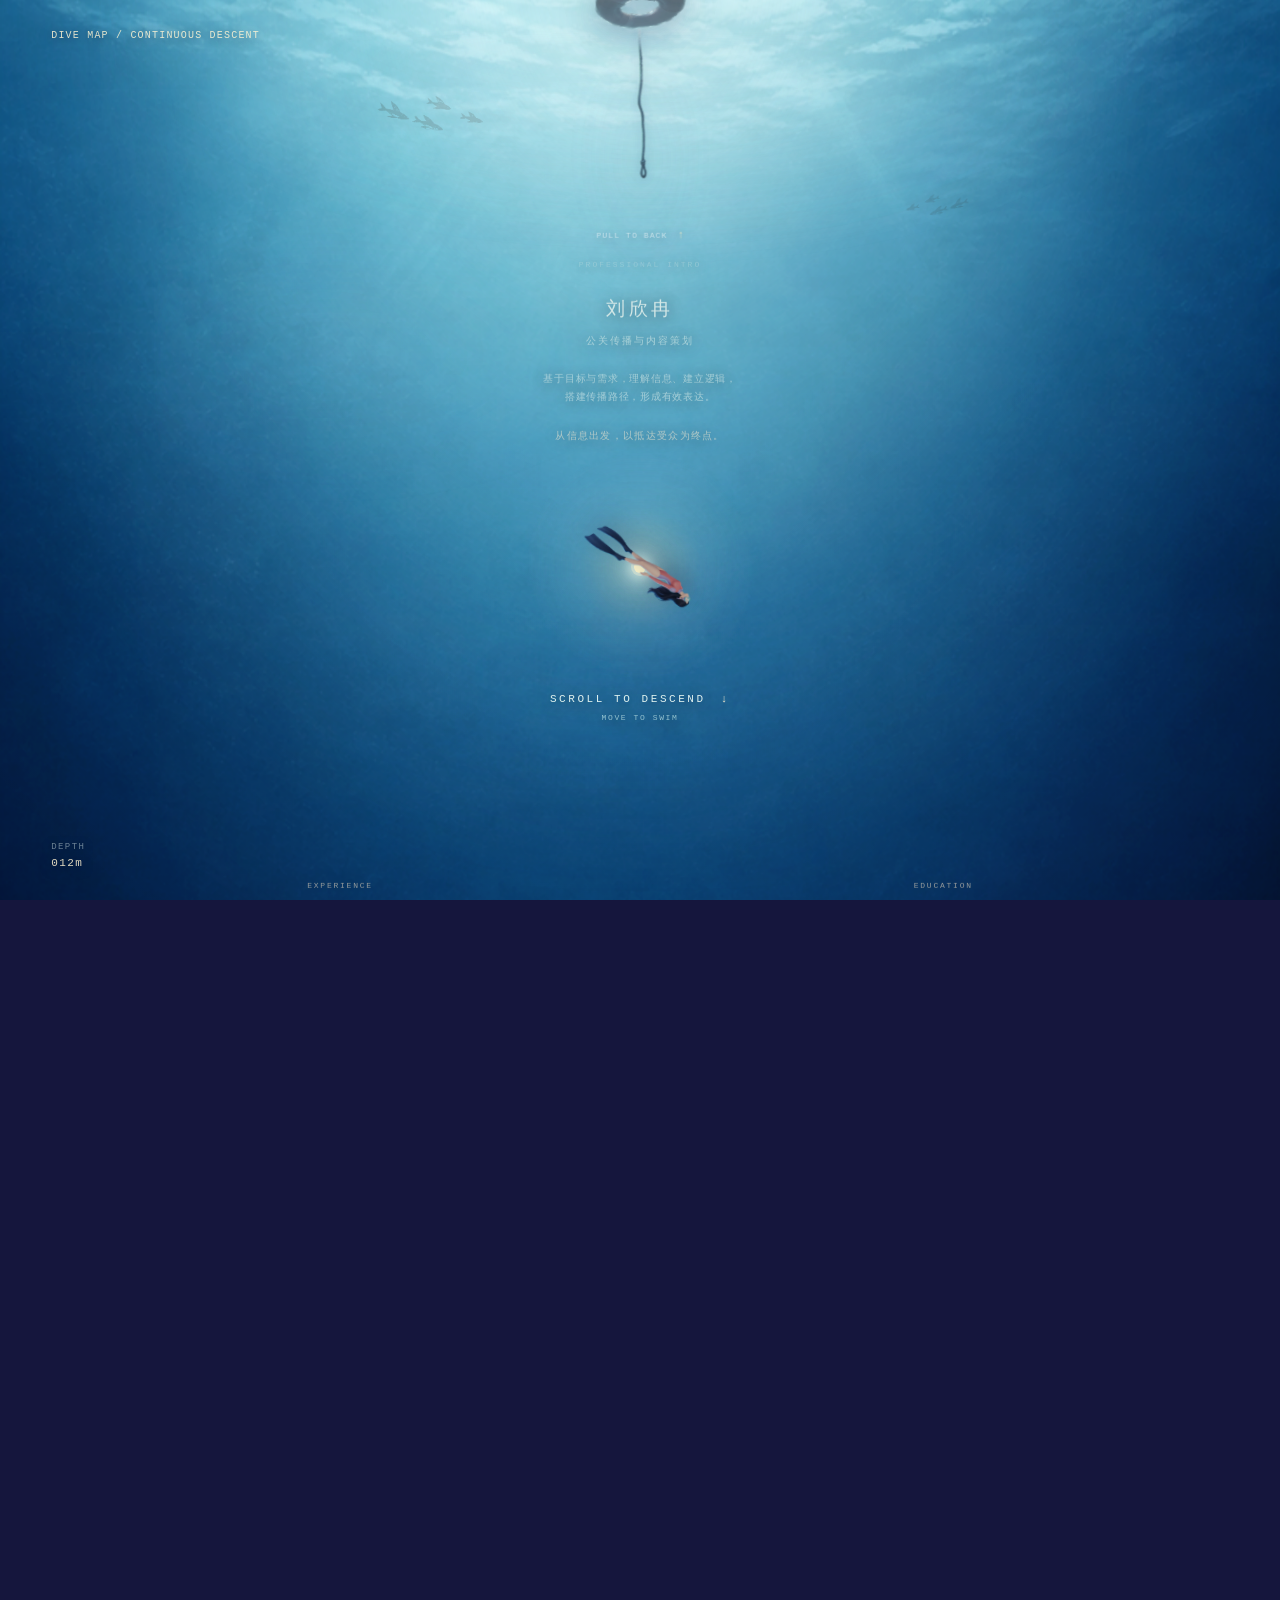
==== commit 1b0a04a3: "Sync current website implementation" ====
--- a/dive.html
+++ b/dive.html
@@ -5,7 +5,7 @@
   <meta name="viewport" content="width=device-width,initial-scale=1">
   <meta name="description" content="Dreaming of the Sea — Continuous Descent prototype">
   <title>Deep Sea — Continuous Descent</title>
-  <link rel="stylesheet" href="styles.css?v=20260903-ltpo-reading-v25">
+  <link rel="stylesheet" href="styles.css?v=20260904-ltpo-correction-v2">
   <link rel="stylesheet" href="motion.css?v=20260830-deep-water-v6">
 </head>
 <body class="descent-body">
@@ -66,12 +66,11 @@
             </nav>
             <span class="ltpo-reading-rail-current">项目概述</span>
           </aside>
-          <div class="ltpo-reading-cursor" aria-hidden="true"><i></i></div>
           <header class="ltpo-reading-hero ltpo-reading-block" data-reading-step="project">
             <div class="ltpo-reading-hero-stage">
             <span class="ltpo-reading-index">LTPO</span>
             <p class="ltpo-reading-kicker">LTPO</p>
-            <div class="ltpo-reading-hero-mark ltpo-reading-light-target" data-light-text="LTPO" aria-hidden="true"><span class="ltpo-reading-light-copy">LTPO</span><span class="ltpo-reading-light-base">LTPO</span></div>
+            <div class="ltpo-reading-hero-mark ltpo-reading-light-target" data-light-level="hero" aria-hidden="true">LTPO</div>
             <p class="ltpo-reading-deck">LTPO 技术营销</p>
             <p class="ltpo-reading-date">2025.04 — 2025.12</p>
             <p class="ltpo-reading-role"><span>工作范围</span>传播策略 · 技术传播 · 内容策划与转译 · 市场教育</p>
@@ -96,30 +95,36 @@
             <div class="ltpo-reading-challenge-copy">
               <span class="ltpo-reading-label">需要解决的问题</span>
               <p>在有限的传播资源下，如何让消费者理解并认可技术价值，并进一步影响其消费决策，是项目真正需要解决的问题。</p>
-              <small><b>技术价值</b><b>用户感知</b><b>价值认可</b><b>消费决策</b></small>
+              <small aria-label="技术很好，但消费者为什么要在意？"><b class="ltpo-reading-challenge-problem-lead">技术很好，</b><b class="ltpo-reading-challenge-problem-question">但消费者为什么要在意？</b></small>
             </div>
           </section>
 
           <section id="ltpo-reading-strategy" class="ltpo-reading-section ltpo-reading-block ltpo-reading-strategy" data-reading-step="strategy">
             <div class="ltpo-reading-strategy-stage">
-              <div class="ltpo-reading-section-heading">
-                <span class="ltpo-reading-index">03</span>
-                <h2>传播策略</h2>
-                <p>围绕 LTPO 从技术认知走向用户感知与价值认可，通过填补认知空缺建立技术理解，再以场景化、故事化的内容集中释放技术价值，让抽象的技术优势转化为消费者可理解、可感知的实际体验。</p>
+              <div class="ltpo-reading-strategy-intro">
+                <div class="ltpo-reading-section-heading">
+                  <span class="ltpo-reading-index">03</span>
+                  <h2>传播策略</h2>
+                  <p>围绕长期市场教育，项目形成三阶段传播路径，重点完成认知基建与集中传播，长尾运营完成前期规划。</p>
+                </div>
+                <div class="ltpo-reading-strategy-bridge" aria-label="传播策略关系"><span>技术认知</span><span>用户感知</span><span>价值认可</span></div>
               </div>
-              <div class="ltpo-reading-strategy-bridge" aria-label="传播策略关系"><span>技术认知</span><span>用户感知</span><span>价值认可</span></div>
               <div class="ltpo-reading-strategy-scenes" aria-label="传播阶段">
                 <article class="ltpo-reading-phase ltpo-reading-phase-foundation">
-                  <div class="ltpo-reading-phase-heading"><span>01</span><h3>认知基建</h3></div>
-                  <p class="ltpo-reading-phase-lead">第一步，通过认知基建填补 LTPO 认知空缺。</p>
+                  <div class="ltpo-reading-foundation-copy">
+                    <div class="ltpo-reading-phase-heading"><span>01</span><h3>认知基建</h3></div>
+                    <p class="ltpo-reading-phase-lead">第一步，通过认知基建填补 LTPO 认知空缺。</p>
+                  </div>
                   <figure class="ltpo-reading-evidence-note"><span>基础信息入口</span><b>百度百科</b><img src="assets/ltpo-baike-img-7299.jpeg" alt="百度百科中的 BOE LTPO 技术信息页面"><figcaption>轻量辅助证据</figcaption></figure>
                 </article>
 
                 <article class="ltpo-reading-phase ltpo-reading-phase-amplification">
-                  <div class="ltpo-reading-phase-heading"><span>02</span><h3>集中传播</h3></div>
-                  <div class="ltpo-reading-method-lockup ltpo-reading-light-target" data-light-text="场景化植入 × 故事化传播"><span class="ltpo-reading-light-copy">场景化植入 <i>×</i> 故事化传播</span><span class="ltpo-reading-light-base">场景化植入 <i>×</i> 故事化传播</span></div>
-                  <p class="ltpo-reading-method-explanation">以系列短剧为载体，将 LTPO 技术与终端产品相结合，把超低功耗、超健康护眼、超流畅显示等技术优势植入真实使用场景，直击用户痛点，通过剧情转化为可感知的用户体验。</p>
-                  <div class="ltpo-reading-translation" aria-label="技术价值转译路径"><span>技术优势 × 用户痛点</span><i>↓</i><span>真实使用场景</span><i>↓</i><span>可感知的用户体验</span></div>
+                  <div class="ltpo-reading-amplification-copy">
+                    <div class="ltpo-reading-phase-heading"><span>02</span><h3>集中传播</h3></div>
+                    <div class="ltpo-reading-method-lockup ltpo-reading-light-target" data-light-level="hero"><span class="ltpo-reading-method-primary">场景化植入</span><i>×</i><span class="ltpo-reading-method-secondary">故事化传播</span></div>
+                    <p class="ltpo-reading-method-explanation">以<em>系列短剧</em>为载体，将 LTPO 技术与<em>终端产品</em>相结合，把超低功耗、超健康护眼、超流畅显示等技术优势植入<em>真实使用场景</em>，直击<em>用户痛点</em>，通过剧情转化为<em>可感知的用户体验</em>。</p>
+                    <div class="ltpo-reading-translation" aria-label="技术价值转译路径"><span>技术优势 × 用户痛点</span><i>↓</i><span>真实使用场景</span><i>↓</i><span>可感知的用户体验</span></div>
+                  </div>
                   <div class="ltpo-reading-series">
                     <div class="ltpo-reading-series-heading"><span>代表内容</span><h4>《“牛马”相对论》</h4><p>北京电视台 · 四集系列短剧</p></div>
                     <div class="ltpo-episode-nav" aria-label="选择短剧集数">
@@ -127,6 +132,9 @@
                       <button type="button" data-episode-select="02" aria-label="第 2 集" aria-pressed="false">02</button>
                       <button type="button" data-episode-select="03" aria-label="第 3 集" aria-pressed="false">03</button>
                       <button type="button" data-episode-select="04" aria-label="第 4 集" aria-pressed="false">04</button>
+                    </div>
+                    <div class="ltpo-media-utility">
+                      <button class="ltpo-media-sound" type="button" aria-pressed="false">SOUND OFF</button>
                     </div>
                     <div class="ltpo-episode-stage" aria-label="《牛马》相对论四集系列短剧">
                       <figure class="ltpo-episode" data-episode="01"><video src="assets/ltpo-niuma-e01-web.mp4" muted loop playsinline preload="metadata" aria-label="短剧第 1 集"></video><figcaption>01</figcaption></figure>
@@ -145,9 +153,9 @@
           <section id="ltpo-reading-result" class="ltpo-reading-section ltpo-reading-block ltpo-reading-result" data-reading-step="result">
             <div class="ltpo-reading-result-heading"><span class="ltpo-reading-index">04</span><h2>项目结果</h2></div>
             <div class="ltpo-reading-result-list">
-              <p><span>获奖</span><b class="ltpo-reading-result-hero ltpo-reading-light-target" data-light-text="融媒创作 牡丹奖 · 好创意"><span class="ltpo-reading-light-copy">融媒创作<br>牡丹奖 · 好创意</span><span class="ltpo-reading-light-base">融媒创作<br>牡丹奖 · 好创意</span></b></p>
+              <p><span>获奖</span><b class="ltpo-reading-result-hero ltpo-reading-light-target" data-light-level="hero">融媒创作<br>牡丹奖 · 好创意</b></p>
               <p><span>市场反馈</span><b>LTPO 相关关键词搜索与市场提及较项目前有所提升</b></p>
-              <p><span>业务反馈</span><b>获得业务与客户认可，进入下一轮推进</b></p>
+              <p><span>业务反馈</span><b>获得业务与客户认可，并进入下一轮合作</b></p>
             </div>
             <div class="ltpo-reading-end"><span></span><button class="case-reading-return" type="button">BACK</button></div>
           </section>
@@ -173,6 +181,6 @@
   </main>
   <div class="descent-scroll-spacer" aria-hidden="true"></div>
   <script src="vendor/gsap.min.js"></script>
-  <script src="script.js?v=20260903-ltpo-reading-v25"></script>
+  <script src="script.js?v=20260904-ltpo-correction-v2"></script>
 </body>
 </html>
--- a/styles.css
+++ b/styles.css
@@ -617,7 +617,6 @@
 .dive-descent.is-case-reading .descent-lifeline,
 .dive-descent.is-case-reading .descent-depth,
 .dive-descent.is-case-reading .descent-onboarding,
-.dive-descent.is-case-reading .cursor-layer,
 .dive-descent.is-case-reading .ascent-light,
 .dive-descent.is-case-reading .ascent-bubbles,
 .dive-descent.is-case-reading .case-discovery-layer{visibility:hidden!important;opacity:0!important;pointer-events:none!important}
@@ -1722,15 +1721,7 @@
 .dive-descent .ltpo-reading-result::after{width:48%;background:rgba(190,215,218,.14)}
 .dive-descent .ltpo-reading-strategy::before{content:"";position:absolute;left:13%;bottom:calc(4vh - 1px);z-index:1;width:4px;height:4px;border-radius:50%;background:rgba(243,231,184,.55);transform:translateX(calc(var(--divider-progress,0) * 62%));opacity:var(--divider-progress,0);}
 
-.dive-descent .ltpo-reading-cursor{position:fixed;z-index:140;left:0;top:0;width:40px;height:36px;pointer-events:none;opacity:0;filter:drop-shadow(0 0 34px rgba(255,243,193,.15));transition:opacity .24s ease;will-change:transform}
-.dive-descent .ltpo-reading-cursor i{display:block;width:100%;height:100%;border-radius:48% 52% 55% 45% / 54% 43% 57% 46%;background:radial-gradient(circle at 38% 35%,rgba(255,244,201,.3),rgba(255,241,184,.17) 42%,rgba(190,229,232,.1) 70%,transparent 74%);box-shadow:0 0 0 1px rgba(255,240,183,.3),0 0 16px rgba(255,240,183,.24),0 0 76px rgba(190,229,232,.1);animation:ltpo-reading-cursor-breathe 6s ease-in-out infinite;transition:width .22s ease,height .22s ease,box-shadow .22s ease}
-.dive-descent .ltpo-reading-cursor[data-cursor-kind="body"] i{width:40px;height:36px}
-.dive-descent .ltpo-reading-cursor[data-cursor-kind="keyword"] i{width:52px;height:38px;box-shadow:0 0 0 1px rgba(255,240,183,.35),0 0 20px rgba(255,240,183,.28),0 0 82px rgba(190,229,232,.11)}
-.dive-descent .ltpo-reading-cursor[data-cursor-kind="media"] i{width:46px;height:30px}
-.dive-descent .ltpo-reading-cursor[data-cursor-kind="media-drag"] i{width:58px;height:26px}
-.dive-descent .ltpo-reading-cursor[data-cursor-kind="rail"] i{width:30px;height:28px;box-shadow:0 0 0 1px rgba(255,240,183,.25),0 0 12px rgba(255,240,183,.2),0 0 48px rgba(190,229,232,.08)}
-.dive-descent .ltpo-reading-cursor[data-cursor-kind="link"] i{width:30px;height:30px;box-shadow:0 0 0 1px rgba(255,240,183,.32),0 0 13px rgba(255,240,183,.24),0 0 52px rgba(190,229,232,.08)}
-@keyframes ltpo-reading-cursor-breathe{0%,100%{transform:scale(.97)}50%{transform:scale(1.03)}}
+@keyframes ltpo-reading-cursor-breathe{0%,100%{transform:translate(-50%,-50%) scale(.97)}50%{transform:translate(-50%,-50%) scale(1.03)}}
 .dive-descent .ltpo-episode{left:50%!important;top:50%!important;right:auto!important;bottom:auto!important;inset:auto!important}
 
 @media(max-width:760px){
@@ -1741,7 +1732,6 @@
   .dive-descent .ltpo-reading-rail-track,.dive-descent .ltpo-reading-rail-progress{width:100%;height:1px}
   .dive-descent .ltpo-reading-rail-progress{width:calc(var(--reading-progress,0) * 100%);height:1px}
   .dive-descent .ltpo-reading-rail-sections,.dive-descent .ltpo-reading-rail-strategy,.dive-descent .ltpo-reading-rail-current{display:none}
-  .dive-descent .ltpo-reading-cursor{display:none}
   .dive-descent .ltpo-reading-overview::after,.dive-descent .ltpo-reading-challenge::after,.dive-descent .ltpo-reading-strategy::after,.dive-descent .ltpo-reading-result::after{width:76%}
 }
 
@@ -1749,19 +1739,24 @@
   .dive-descent .ltpo-reading-hero-mark,.dive-descent .ltpo-reading-values,.dive-descent .ltpo-reading-values span,.dive-descent .ltpo-reading-challenge-copy small b,.dive-descent .ltpo-reading-overview::after,.dive-descent .ltpo-reading-challenge::after,.dive-descent .ltpo-reading-strategy::after,.dive-descent .ltpo-reading-result::after,.dive-descent .ltpo-reading-strategy::before{transform:none!important;filter:none!important}
   .dive-descent .ltpo-reading-values span,.dive-descent .ltpo-reading-values span:nth-child(2),.dive-descent .ltpo-reading-values span:nth-child(3){position:relative;inset:auto;opacity:1!important;margin-bottom:12px}
   .dive-descent .ltpo-reading-values{height:auto}
-  .dive-descent .ltpo-reading-cursor{display:none!important}
 }
 
 /* LTPO audit correction: Reading owns the pointer identity on desktop. The
    exploration cursor remains untouched because every rule is scoped to the
    Reading state. */
 @media(min-width:761px){
-  .dive-descent.is-case-reading,
-  .dive-descent.is-case-reading *,
-  .dive-descent.is-case-reading .ltpo-reading *{cursor:none!important}
-  .dive-descent.is-case-reading .ltpo-episode-stage,
-  .dive-descent.is-case-reading .ltpo-episode-stage *{cursor:none!important}
-  .dive-descent.is-case-reading .ltpo-reading .ltpo-episode video{cursor:none!important}
+  /* The layer remains the single viewport-fixed cursor owner in Reading.
+     Its visibility is independent of the semantic mode attribute so a
+     state handoff cannot leave native and custom pointers both invisible. */
+  .dive-descent.is-case-reading .cursor-layer{
+    position:fixed!important;
+    inset:0!important;
+    z-index:140!important;
+    display:block!important;
+    visibility:visible!important;
+    overflow:visible!important;
+    pointer-events:none!important;
+  }
 }
 
 /* The values are one typographic anchor. Their emphasis is an automatic,
@@ -1861,6 +1856,39 @@
   --ltpo-body:#C9DDE0;
   --ltpo-secondary:#AFCFD4;
   --ltpo-reading-light:#F3E7B8;
+}
+
+/* The Reading cursor is the world's existing pointer layer in a new visual
+   mode. Keeping this node at the fixed world root preserves clientX/clientY
+   viewport coordinates across the independently scrolling Reading surface. */
+@media(min-width:761px){
+  .dive-descent.is-case-reading .cursor-layer[data-cursor-mode="reading"]{
+    position:fixed!important;
+    inset:0!important;
+    z-index:140!important;
+    display:block!important;
+    visibility:visible!important;
+    overflow:visible!important;
+    pointer-events:none!important;
+  }
+  .dive-descent.is-case-reading .cursor-layer[data-cursor-mode="reading"] .glow{display:none!important}
+  .dive-descent.is-case-reading .cursor-layer[data-cursor-mode="reading"] .cursor-light{
+    left:0;
+    top:0;
+    width:38px!important;
+    height:35px!important;
+    border-radius:48% 52% 55% 45% / 54% 43% 57% 46%;
+    background:radial-gradient(circle at 38% 34%,#FFF8C9 0 8%,rgba(255,244,168,.86) 22%,rgba(244,223,121,.52) 50%,rgba(183,231,234,.16) 73%,transparent 80%)!important;
+    box-shadow:0 0 0 1px rgba(232,214,138,.68),0 0 16px rgba(244,223,121,.34),0 0 88px rgba(183,231,234,.16)!important;
+    transform:translate(-50%,-50%);
+    transition:width .22s ease,height .22s ease,box-shadow .22s ease,border-radius .22s ease;
+    animation:ltpo-reading-cursor-breathe 6s ease-in-out infinite;
+  }
+  .dive-descent.is-case-reading .cursor-layer[data-cursor-mode="reading"][data-cursor-kind="keyword"] .cursor-light{width:52px!important;height:38px!important}
+  .dive-descent.is-case-reading .cursor-layer[data-cursor-mode="reading"][data-cursor-kind="media"] .cursor-light{width:46px!important;height:30px!important}
+  .dive-descent.is-case-reading .cursor-layer[data-cursor-mode="reading"][data-cursor-kind="media-drag"] .cursor-light{width:58px!important;height:26px!important}
+  .dive-descent.is-case-reading .cursor-layer[data-cursor-mode="reading"][data-cursor-kind="rail"] .cursor-light{width:30px!important;height:28px!important}
+  .dive-descent.is-case-reading .cursor-layer[data-cursor-mode="reading"][data-cursor-kind="link"] .cursor-light{width:30px!important;height:30px!important}
 }
 
 /* The system pointer is hidden only after the persistent Reading cursor has
@@ -1929,7 +1957,7 @@
 
 /* Strategy is a handoff state machine. Detail belongs to one stage at a time;
    the intro keeps only the low-weight structural skeleton. */
-.dive-descent .ltpo-reading[data-strategy-state="intro"] .ltpo-reading-phase> :not(.ltpo-reading-phase-heading),
+.dive-descent .ltpo-reading[data-strategy-state="intro"] .ltpo-reading-phase> :not(.ltpo-reading-phase-heading):not(.ltpo-reading-evidence-note),
 .dive-descent .ltpo-reading[data-strategy-state="clear"] .ltpo-reading-phase,
 .dive-descent .ltpo-reading[data-strategy-state="foundation"] .ltpo-reading-phase:not(.ltpo-reading-phase-foundation),
 .dive-descent .ltpo-reading[data-strategy-state="evidence"] .ltpo-reading-phase:not(.ltpo-reading-phase-foundation),
@@ -1983,8 +2011,6 @@
 .dive-descent .ltpo-reading-rail-current{color:rgba(225,234,235,.8)!important}
 .dive-descent .ltpo-reading-overview::after,.dive-descent .ltpo-reading-challenge::after,.dive-descent .ltpo-reading-strategy::after,.dive-descent .ltpo-reading-result::after{background:rgba(191,227,231,.24)!important}
 
-.dive-descent .ltpo-reading-cursor{width:38px!important;height:35px!important;filter:drop-shadow(0 0 30px rgba(255,243,193,.18))!important}
-.dive-descent .ltpo-reading-cursor i{background:radial-gradient(circle at 38% 34%,#FFF8C9 0 8%,rgba(255,244,168,.86) 22%,rgba(244,223,121,.52) 50%,rgba(183,231,234,.16) 73%,transparent 80%)!important;box-shadow:0 0 0 1px rgba(232,214,138,.68),0 0 16px rgba(244,223,121,.34),0 0 88px rgba(183,231,234,.16)!important}
 
 .dive-descent .ltpo-reading::before{animation-duration:16s}
 
@@ -2071,3 +2097,741 @@
   .dive-descent .ltpo-reading-phase-amplification .ltpo-reading-translation,
   .dive-descent .ltpo-reading-phase-amplification .ltpo-reading-ownership{transform:none!important;opacity:1!important}
 }
+
+/* -------------------------------------------------------------------------
+   LTPO Reading — Presentation Layer rebuild
+
+   The rules below are the single final visual contract for LTPO. Older
+   experiments above remain scoped to this page but are intentionally
+   superseded here: the document owns the composition, while the runtime only
+   supplies progress variables and interaction state.
+   ------------------------------------------------------------------------- */
+.dive-descent .case-reading-layer[data-reading-mode="ltpo"]{
+  display:block!important;
+  overflow-x:hidden!important;
+  overflow-y:auto!important;
+  overscroll-behavior:contain;
+  background:#071116!important;
+  color:#DDE6E7;
+  isolation:isolate;
+}
+.dive-descent .case-reading-layer[data-reading-mode="ltpo"]::before{
+  background:
+    radial-gradient(ellipse 62% 42% at 76% 4%,rgba(57,120,135,.16),transparent 70%),
+    radial-gradient(ellipse 52% 48% at 8% 58%,rgba(29,80,99,.16),transparent 72%),
+    linear-gradient(126deg,transparent 0 42%,rgba(177,219,216,.025) 51%,transparent 63%)!important;
+  filter:blur(22px)!important;
+}
+.dive-descent .ltpo-reading[data-reading-variant="tide"]{
+  --reading-gutter:5.5vw;
+  --ltpo-display:"Arial Narrow","Avenir Next Condensed","Helvetica Neue",Arial,sans-serif;
+  --ltpo-cn:"PingFang SC","Noto Sans SC","Hiragino Sans GB",sans-serif;
+  --ltpo-meta:"SF Mono","Roboto Mono",ui-monospace,monospace;
+  --ltpo-title:#DDE6E7;
+  --ltpo-body:rgba(218,229,231,.88);
+  --ltpo-secondary:rgba(172,195,200,.62);
+  --ltpo-accent:#BFD5D6;
+  --ltpo-tonal:#BFE3E7;
+  --ltpo-warm:#F3E7B8;
+  box-sizing:border-box;
+  width:100%!important;
+  max-width:1440px!important;
+  min-height:100%;
+  margin:0 auto!important;
+  padding:0 var(--reading-gutter) 40vh!important;
+  color:var(--ltpo-title);
+  overflow:visible!important;
+}
+.dive-descent .ltpo-reading-topbar{
+  position:sticky!important;
+  top:0!important;
+  z-index:90!important;
+  height:78px!important;
+  margin:0 calc(-1 * var(--reading-gutter))!important;
+  padding:0 var(--reading-gutter)!important;
+  background:linear-gradient(180deg,rgba(7,17,22,.98),rgba(7,17,22,.78) 62%,transparent)!important;
+  pointer-events:none;
+}
+.dive-descent .ltpo-reading-topbar .case-reading-return{pointer-events:auto}
+.dive-descent .ltpo-reading-mark,
+.dive-descent .ltpo-reading-index,
+.dive-descent .ltpo-reading-kicker,
+.dive-descent .ltpo-reading-date,
+.dive-descent .ltpo-reading-role span,
+.dive-descent .ltpo-reading-label,
+.dive-descent .ltpo-reading-result-list>p>span{
+  font-family:var(--ltpo-meta)!important;
+  color:var(--ltpo-secondary)!important;
+  letter-spacing:.12em!important;
+  text-transform:uppercase;
+}
+.dive-descent .ltpo-reading-mark{font-size:10px!important;letter-spacing:.22em!important}
+.dive-descent .ltpo-reading .case-reading-return{
+  color:rgba(221,234,233,.78)!important;
+  font:10px/1.2 var(--ltpo-meta)!important;
+  letter-spacing:.16em!important;
+  border:0!important;
+  border-bottom:1px solid rgba(191,213,214,.38)!important;
+  text-shadow:none!important;
+}
+.dive-descent .ltpo-reading .case-reading-return:hover,
+.dive-descent .ltpo-reading .case-reading-return:focus-visible{color:var(--ltpo-warm)!important;border-bottom-color:var(--ltpo-warm)!important}
+.dive-descent .ltpo-reading-block{opacity:1!important;transform:none!important;transition:none!important}
+
+/* S1 — LTPO is the thesis, metadata is the quiet counterweight. */
+@media(min-width:761px){
+  .dive-descent .ltpo-reading-hero{
+    position:relative!important;
+    min-height:178svh!important;
+    max-width:none!important;
+    padding:0!important;
+  }
+  .dive-descent .ltpo-reading-hero-stage{
+    position:sticky!important;
+    top:0!important;
+    height:100svh!important;
+    min-height:640px!important;
+    overflow:visible!important;
+  }
+  .dive-descent .ltpo-reading-hero-stage>.ltpo-reading-index{
+    position:absolute!important;left:0!important;top:12vh!important;margin:0!important;
+  }
+  .dive-descent .ltpo-reading-hero-stage>.ltpo-reading-kicker{
+    position:absolute!important;left:0!important;top:16vh!important;margin:0!important;
+  }
+  .dive-descent .ltpo-reading-hero-mark{
+    position:absolute!important;
+    left:50%!important;
+    top:53%!important;
+    width:max-content!important;
+    max-width:none!important;
+    margin:0!important;
+    z-index:2!important;
+    color:var(--ltpo-title)!important;
+    font:500 clamp(150px,24vw,380px)/.82 var(--ltpo-display)!important;
+    letter-spacing:-.06em!important;
+    white-space:nowrap!important;
+    transform:translate3d(-50%,-50%,0) translate3d(calc(var(--project-handoff,0) * -18vw),calc(var(--project-handoff,0) * -7vh),0) scale(calc(1 - var(--project-handoff,0) * .14))!important;
+    transform-origin:center center!important;
+    opacity:calc(1 - var(--project-exit,0) * .68)!important;
+    will-change:transform,opacity;
+  }
+  .dive-descent .ltpo-reading-hero-mark .ltpo-reading-light-base,
+  .dive-descent .ltpo-reading-hero-mark .ltpo-reading-light-copy{
+    display:block!important;
+    width:max-content!important;
+    font:inherit!important;
+    letter-spacing:inherit!important;
+    line-height:inherit!important;
+  }
+  .dive-descent .ltpo-reading-hero-mark .ltpo-reading-light-base{
+    position:relative!important;
+    z-index:1!important;
+    color:var(--ltpo-title)!important;
+    background:none!important;
+    -webkit-text-fill-color:initial!important;
+  }
+  .dive-descent .ltpo-reading-hero-mark .ltpo-reading-light-base>span,
+  .dive-descent .ltpo-reading-hero-mark .ltpo-reading-light-copy>span{display:inline-block!important;font:inherit!important;letter-spacing:inherit!important}
+  .dive-descent .ltpo-reading-hero-mark .ltpo-reading-light-base .ltpo-letter-tonal{color:var(--ltpo-tonal)!important}
+  .dive-descent .ltpo-reading-hero-mark .ltpo-reading-light-copy{
+    position:absolute!important;
+    inset:0!important;
+    z-index:2!important;
+    color:var(--ltpo-warm)!important;
+    opacity:var(--light-opacity,0)!important;
+    pointer-events:none!important;
+    -webkit-mask-image:radial-gradient(ellipse 148px 112px at var(--light-x,50%) var(--light-y,50%),#000 0 22%,rgba(0,0,0,.9) 42%,rgba(0,0,0,.32) 67%,transparent 88%)!important;
+    mask-image:radial-gradient(ellipse 148px 112px at var(--light-x,50%) var(--light-y,50%),#000 0 22%,rgba(0,0,0,.9) 42%,rgba(0,0,0,.32) 67%,transparent 88%)!important;
+    filter:drop-shadow(0 0 2px rgba(243,231,184,.18))!important;
+  }
+  .dive-descent .ltpo-reading-hero .ltpo-reading-deck{
+    position:absolute!important;right:6%!important;top:39%!important;width:20%!important;margin:0!important;
+    color:var(--ltpo-body)!important;font:500 clamp(17px,1.65vw,25px)/1.35 var(--ltpo-cn)!important;letter-spacing:.04em!important;
+    transform:translate3d(calc((1 - var(--project-handoff,0)) * 2vw),calc((1 - var(--project-handoff,0)) * 8px),0)!important;
+    opacity:calc(.28 + var(--project-handoff,0) * .72 - var(--project-exit,0) * .58)!important;
+  }
+  .dive-descent .ltpo-reading-hero .ltpo-reading-date{
+    position:absolute!important;right:6%!important;top:51%!important;margin:0!important;font-size:10px!important;
+    transform:translate3d(calc((1 - var(--project-handoff,0)) * 2vw),0,0)!important;opacity:calc(.24 + var(--project-handoff,0) * .76 - var(--project-exit,0) * .58)!important;
+  }
+  .dive-descent .ltpo-reading-hero .ltpo-reading-role{
+    position:absolute!important;right:6%!important;bottom:14%!important;width:25%!important;margin:0!important;
+    color:var(--ltpo-body)!important;font:12px/1.8 var(--ltpo-cn)!important;letter-spacing:.03em!important;
+    transform:translate3d(calc((1 - var(--project-handoff,0)) * 2vw),0,0)!important;opacity:calc(.2 + var(--project-handoff,0) * .8 - var(--project-exit,0) * .58)!important;
+  }
+}
+
+/* S2 — one definition, one fixed typographic anchor. */
+@media(min-width:761px){
+  .dive-descent .ltpo-reading-overview{
+    position:relative!important;min-height:128svh!important;padding:0!important;
+  }
+  .dive-descent .ltpo-reading-overview-intro{
+    position:absolute!important;left:0!important;top:22vh!important;width:31%!important;max-width:390px!important;margin:0!important;
+  }
+  .dive-descent .ltpo-reading-overview-intro h2{
+    margin:24px 0 0!important;color:var(--ltpo-title)!important;font:500 clamp(58px,7.4vw,112px)/.84 var(--ltpo-display)!important;letter-spacing:-.055em!important;white-space:nowrap!important;
+  }
+  .dive-descent .ltpo-reading-overview-intro p{
+    margin:46px 0 0!important;color:var(--ltpo-body)!important;font:400 15px/1.95 var(--ltpo-cn)!important;letter-spacing:.03em!important;
+  }
+  .dive-descent .ltpo-reading-overview .ltpo-reading-values{
+    position:absolute!important;right:3%!important;top:38vh!important;width:53%!important;height:154px!important;margin:0!important;padding:0!important;border:0!important;
+    transform:translate3d(calc((1 - var(--benefit-progress,0)) * 2vw),0,0) scale(calc(.98 + var(--benefit-progress,0) * .02))!important;opacity:calc(.5 + var(--benefit-progress,0) * .5)!important;
+  }
+  .dive-descent .ltpo-reading-overview .ltpo-reading-values span,
+  .dive-descent .ltpo-reading-overview .ltpo-reading-values span:nth-child(2),
+  .dive-descent .ltpo-reading-overview .ltpo-reading-values span:nth-child(3){
+    position:absolute!important;inset:0!important;width:100%!important;padding:0!important;border:0!important;
+    color:var(--ltpo-title)!important;font:500 clamp(52px,7.6vw,118px)/.9 var(--ltpo-display),var(--ltpo-cn)!important;letter-spacing:-.055em!important;white-space:nowrap!important;
+    transform:translate3d(0,var(--benefit-y,14px),0)!important;filter:blur(var(--benefit-blur,2.6px))!important;opacity:var(--benefit-opacity,.12)!important;
+  }
+}
+
+/* S3 — the gap is spatial, not diagrammatic. All four concepts exist from
+   the beginning; the scroll only changes their weight and distance. */
+@media(min-width:761px){
+  .dive-descent .ltpo-reading-challenge{position:relative!important;min-height:132svh!important;padding:0!important}
+  .dive-descent .ltpo-reading-challenge-intro{position:absolute!important;left:0!important;top:19vh!important;width:30%!important;margin:0!important}
+  .dive-descent .ltpo-reading-challenge-intro h2{margin:24px 0 0!important;color:var(--ltpo-title)!important;font:500 clamp(58px,7.4vw,112px)/.84 var(--ltpo-display)!important;letter-spacing:-.055em!important;white-space:nowrap!important}
+  .dive-descent .ltpo-reading-challenge-intro p{margin:42px 0 0!important;color:var(--ltpo-body)!important;font:15px/1.95 var(--ltpo-cn)!important}
+  .dive-descent .ltpo-reading-challenge-copy{position:absolute!important;right:0!important;top:28vh!important;width:55%!important;margin:0!important;padding:0!important;border:0!important;transform:translate3d(calc((1 - var(--challenge-takeover,0)) * 4vw),calc((1 - var(--challenge-takeover,0)) * 12px),0)!important;opacity:calc(.6 + var(--challenge-takeover,0) * .4)!important}
+  .dive-descent .ltpo-reading-challenge-copy p{max-width:620px!important;margin:24px 0 0!important;color:var(--ltpo-body)!important;font:400 16px/1.95 var(--ltpo-cn)!important}
+  .dive-descent .ltpo-reading-challenge-copy small{position:relative!important;display:block!important;width:100%!important;height:210px!important;margin:74px 0 0!important;color:var(--ltpo-title)!important;letter-spacing:0!important}
+  .dive-descent .ltpo-reading-challenge-copy small b{position:absolute!important;display:block!important;margin:0!important;color:var(--ltpo-title)!important;font:500 clamp(26px,3.1vw,48px)/1 var(--ltpo-display),var(--ltpo-cn)!important;letter-spacing:-.03em!important;transform:translate3d(0,var(--term-y,0),0) scale(var(--term-scale,.94))!important;opacity:calc(.62 + var(--term-reveal,0) * .38)!important}
+  .dive-descent .ltpo-reading-challenge-copy small b:nth-of-type(1){left:0!important;top:0!important}
+  .dive-descent .ltpo-reading-challenge-copy small b:nth-of-type(2){left:58%!important;top:19px!important}
+  .dive-descent .ltpo-reading-challenge-copy small b:nth-of-type(3){left:20%!important;top:118px!important}
+  .dive-descent .ltpo-reading-challenge-copy small b:nth-of-type(4){left:67%!important;top:162px!important}
+}
+
+/* S4–S6 — five mutually-owned editorial scenes. The scroll may hand one
+   composition to the next, but no later phase is allowed to paint through an
+   earlier reading state. */
+.dive-descent .ltpo-reading-strategy{position:relative!important;min-height:680svh!important;padding:0!important;display:block!important;isolation:isolate}
+.dive-descent .ltpo-reading-strategy-stage{position:sticky!important;top:0!important;box-sizing:border-box!important;width:100%!important;height:100svh!important;min-height:640px!important;margin:0!important;padding:0!important;overflow:hidden!important;background:linear-gradient(180deg,rgba(14,32,38,.055),rgba(7,17,22,.16))!important}
+.dive-descent .ltpo-reading-strategy-intro,
+.dive-descent .ltpo-reading-strategy-scenes,
+.dive-descent .ltpo-reading-phase,
+.dive-descent .ltpo-reading-foundation-copy,
+.dive-descent .ltpo-reading-amplification-copy,
+.dive-descent .ltpo-reading-series,
+.dive-descent .ltpo-reading-ownership{position:absolute!important;inset:0!important;box-sizing:border-box!important;margin:0!important;visibility:hidden!important;pointer-events:none!important}
+.dive-descent .ltpo-reading-strategy-intro{z-index:20!important;opacity:var(--strategy-intro,0)!important;transform:translate3d(0,calc((1 - var(--strategy-intro-enter,0)) * 18px - var(--strategy-intro-leave,0) * 16px),0)!important;will-change:transform,opacity}
+.dive-descent .ltpo-reading[data-strategy-scene="intro"] .ltpo-reading-strategy-intro{visibility:visible!important;pointer-events:auto!important}
+.dive-descent .ltpo-reading-strategy-intro .ltpo-reading-section-heading{position:absolute!important;inset:0!important;width:100%!important;max-width:none!important;margin:0!important;padding:0!important;opacity:1!important;transform:none!important;pointer-events:none!important}
+.dive-descent .ltpo-reading-strategy-intro .ltpo-reading-index{position:absolute!important;left:0!important;top:12vh!important}
+.dive-descent .ltpo-reading-strategy-intro .ltpo-reading-section-heading h2{position:absolute!important;left:0!important;top:16vh!important;margin:0!important;color:var(--ltpo-title)!important;font:500 clamp(54px,6.2vw,94px)/.86 var(--ltpo-display)!important;letter-spacing:-.055em!important;white-space:nowrap!important}
+.dive-descent .ltpo-reading-strategy-intro .ltpo-reading-section-heading p{position:absolute!important;right:3%!important;bottom:10vh!important;width:min(42vw,58ch)!important;max-width:none!important;margin:0!important;color:var(--ltpo-body)!important;font:400 15px/1.95 var(--ltpo-cn)!important;letter-spacing:.025em!important}
+.dive-descent .ltpo-reading-strategy-bridge{position:absolute!important;inset:0!important;z-index:4!important;pointer-events:none!important}
+.dive-descent .ltpo-reading-strategy-bridge span{position:absolute!important;display:block!important;color:var(--ltpo-accent)!important;font:500 clamp(38px,5.2vw,78px)/.92 var(--ltpo-cn)!important;letter-spacing:-.025em!important;white-space:nowrap!important;transform:none!important;opacity:1!important}
+.dive-descent .ltpo-reading-strategy-bridge span:nth-child(1){left:40%!important;top:29vh!important}
+.dive-descent .ltpo-reading-strategy-bridge span:nth-child(2){right:4%!important;top:44vh!important}
+.dive-descent .ltpo-reading-strategy-bridge span:nth-child(3){left:34%!important;top:61vh!important}
+
+.dive-descent .ltpo-reading-strategy-scenes{z-index:10!important;visibility:visible!important}
+.dive-descent .ltpo-reading-phase{display:block!important;opacity:0!important;transform:none!important;transition:none!important}
+.dive-descent .ltpo-reading[data-strategy-scene="foundation"] .ltpo-reading-phase-foundation,
+.dive-descent .ltpo-reading[data-strategy-scene="amplification"] .ltpo-reading-phase-amplification,
+.dive-descent .ltpo-reading[data-strategy-scene="media"] .ltpo-reading-phase-amplification,
+.dive-descent .ltpo-reading[data-strategy-scene="ownership"] .ltpo-reading-phase-amplification{visibility:visible!important;opacity:1!important}
+
+.dive-descent .ltpo-reading-foundation-copy{inset:auto!important;left:0!important;top:21vh!important;width:29%!important;height:auto!important;z-index:4!important;opacity:var(--strategy-foundation,0)!important;transform:translate3d(calc((1 - var(--strategy-foundation-enter,0)) * -20px),calc((1 - var(--strategy-foundation-enter,0)) * 16px - var(--strategy-foundation-leave,0) * 14px),0)!important}
+.dive-descent .ltpo-reading[data-strategy-scene="foundation"] .ltpo-reading-foundation-copy{visibility:visible!important}
+.dive-descent .ltpo-reading-phase-heading{position:relative!important;left:auto!important;top:auto!important;display:flex!important;align-items:flex-end!important;gap:22px!important;transform:none!important}
+.dive-descent .ltpo-reading-phase-heading span{color:var(--ltpo-tonal)!important;font:500 clamp(82px,10vw,152px)/.72 var(--ltpo-display)!important;letter-spacing:-.08em!important}
+.dive-descent .ltpo-reading-phase-heading h3{margin:0 0 4px!important;color:var(--ltpo-title)!important;font:500 clamp(30px,3.3vw,52px)/1 var(--ltpo-cn)!important;letter-spacing:.01em!important;white-space:nowrap!important}
+.dive-descent .ltpo-reading-phase-lead{position:relative!important;left:auto!important;top:auto!important;width:24ch!important;margin:38px 0 0!important;color:var(--ltpo-body)!important;font:400 14px/1.9 var(--ltpo-cn)!important}
+.dive-descent .ltpo-reading-phase-foundation .ltpo-reading-evidence-note{position:absolute!important;left:auto!important;right:2%!important;top:15vh!important;bottom:auto!important;z-index:5!important;width:min(58vw,760px)!important;height:min(68svh,620px)!important;margin:0!important;padding:0!important;border:0!important;overflow:hidden!important;visibility:hidden!important;opacity:0!important;transform:translate3d(0,calc((1 - var(--strategy-evidence,0)) * 22px - var(--strategy-evidence-exit,0) * 18px),0) scale(calc(1.018 - var(--strategy-evidence,0) * .018 - var(--strategy-evidence-exit,0) * .015))!important;will-change:transform,opacity}
+.dive-descent .ltpo-reading[data-strategy-scene="foundation"] .ltpo-reading-phase-foundation .ltpo-reading-evidence-note{visibility:visible!important;opacity:var(--strategy-foundation,0)!important}
+.dive-descent .ltpo-reading[data-strategy-evidence-phase="hold"] .ltpo-reading-phase-foundation .ltpo-reading-evidence-note{transform:none!important;opacity:1!important}
+.dive-descent .ltpo-reading-phase-foundation .ltpo-reading-evidence-note img{display:block!important;width:100%!important;height:100%!important;max-width:none!important;margin:0!important;object-fit:cover!important;object-position:top center!important;opacity:1!important;filter:none!important;transform:none!important;clip-path:none!important}
+.dive-descent .ltpo-reading-phase-foundation .ltpo-reading-evidence-note>span,
+.dive-descent .ltpo-reading-phase-foundation .ltpo-reading-evidence-note>b,
+.dive-descent .ltpo-reading-phase-foundation .ltpo-reading-evidence-note>figcaption{display:none!important}
+
+.dive-descent .ltpo-reading-amplification-copy{z-index:8!important;padding-top:11vh!important;opacity:var(--strategy-amplification,0)!important;transform:translate3d(calc((1 - var(--strategy-amplification-enter,0)) * 22px - var(--strategy-amplification-leave,0) * 18px),0,0)!important}
+.dive-descent .ltpo-reading[data-strategy-scene="amplification"] .ltpo-reading-amplification-copy{visibility:visible!important;pointer-events:auto!important}
+.dive-descent .ltpo-reading-amplification-copy .ltpo-reading-phase-heading{position:absolute!important;left:0!important;top:11vh!important}
+.dive-descent .ltpo-reading-method-lockup{position:absolute!important;left:0!important;top:37vh!important;width:100%!important;max-width:none!important;margin:0!important;color:var(--ltpo-title)!important;font:500 clamp(42px,4.85vw,72px)/.92 var(--ltpo-display),var(--ltpo-cn)!important;letter-spacing:-.052em!important;white-space:nowrap!important;transform:none!important;opacity:1!important}
+.dive-descent .ltpo-reading-method-explanation{position:absolute!important;right:3%!important;top:55vh!important;width:min(36vw,52ch)!important;margin:0!important;color:var(--ltpo-body)!important;font:400 14px/1.9 var(--ltpo-cn)!important;transform:none!important;opacity:1!important}
+.dive-descent .ltpo-reading-translation{position:absolute!important;left:0!important;bottom:9vh!important;display:flex!important;flex-direction:column!important;align-items:flex-start!important;gap:8px!important;margin:0!important;color:var(--ltpo-accent)!important;font:12px/1.4 var(--ltpo-cn)!important;opacity:1!important}
+.dive-descent .ltpo-reading-translation i{margin-left:5px!important;color:var(--ltpo-secondary)!important}
+
+.dive-descent .ltpo-reading-phase-amplification .ltpo-reading-series{z-index:12!important;opacity:var(--media-progress,0)!important;transform:translate3d(0,calc((1 - var(--media-enter,0)) * 18px - var(--media-leave,0) * 16px),0) scale(calc(.985 + var(--media-enter,0) * .015 - var(--media-leave,0) * .025))!important}
+.dive-descent .ltpo-reading[data-strategy-scene="media"] .ltpo-reading-series{visibility:visible!important;pointer-events:auto!important}
+.dive-descent .ltpo-reading-series-heading{position:absolute!important;left:0!important;top:10vh!important;bottom:auto!important;width:auto!important;z-index:7!important;pointer-events:none!important}
+.dive-descent .ltpo-reading-series-heading>span{display:block!important;color:var(--ltpo-secondary)!important;font:10px/1.3 var(--ltpo-meta)!important;letter-spacing:.14em!important}
+.dive-descent .ltpo-reading-series-heading h4{margin:14px 0 0!important;color:var(--ltpo-title)!important;font:500 clamp(28px,2.7vw,40px)/1.1 var(--ltpo-cn)!important;letter-spacing:0!important;white-space:nowrap!important}
+.dive-descent .ltpo-reading-series-heading p{margin:9px 0 0!important;color:var(--ltpo-body)!important;font:11px/1.6 var(--ltpo-cn)!important}
+.dive-descent .ltpo-episode-nav{position:absolute!important;right:0!important;top:11vh!important;z-index:20!important;display:flex!important;gap:20px!important;pointer-events:auto!important}
+.dive-descent .ltpo-episode-nav button{min-width:18px!important;margin:0!important;padding:0 0 6px!important;border:0!important;border-bottom:1px solid transparent!important;background:transparent!important;color:var(--ltpo-secondary)!important;font:10px/1.3 var(--ltpo-meta)!important;letter-spacing:.12em!important;cursor:pointer!important}
+.dive-descent .ltpo-episode-nav button[aria-pressed="true"]{color:var(--ltpo-title)!important;border-bottom-color:var(--ltpo-tonal)!important}
+.dive-descent .ltpo-media-utility{position:absolute!important;left:0!important;bottom:8vh!important;z-index:22!important;display:flex!important;align-items:center!important;gap:28px!important}
+.dive-descent .ltpo-media-sound{margin:0!important;padding:7px 0!important;border:0!important;border-bottom:1px solid rgba(191,213,214,.35)!important;background:none!important;color:var(--ltpo-body)!important;font:10px/1.2 var(--ltpo-meta)!important;letter-spacing:.12em!important;cursor:pointer!important}
+.dive-descent .ltpo-media-sound:hover,.dive-descent .ltpo-media-sound:focus-visible{color:var(--ltpo-warm)!important;border-bottom-color:var(--ltpo-warm)!important}
+.dive-descent .ltpo-media-gesture{color:rgba(191,213,214,.58)!important;font:10px/1.2 var(--ltpo-meta)!important;letter-spacing:.13em!important;transition:opacity .3s ease!important}
+.dive-descent .ltpo-reading[data-media-interacted="true"] .ltpo-media-gesture{opacity:0!important}
+.dive-descent .ltpo-episode-stage{position:absolute!important;inset:12vh 4% 5vh 24%!important;overflow:visible!important;cursor:grab!important;touch-action:pan-y!important;pointer-events:auto!important}
+.dive-descent .ltpo-episode-stage.is-dragging{cursor:grabbing!important}
+.dive-descent .ltpo-episode{position:absolute!important;left:50%!important;top:50%!important;inset:auto!important;width:min(27vw,350px)!important;height:min(70svh,720px)!important;margin:0!important;display:flex!important;align-items:center!important;justify-content:center!important;opacity:var(--episode-opacity,0)!important;transform:translate3d(calc(-50% + var(--episode-x,0px) + var(--episode-nudge,0px)),-50%,0) scale(var(--episode-scale,.82))!important;transform-origin:center center!important;transition:transform .72s cubic-bezier(.22,.72,.2,1),opacity .42s ease!important;will-change:transform,opacity}
+.dive-descent .ltpo-episode-stage.is-dragging .ltpo-episode{transition:none!important}
+.dive-descent .ltpo-episode video{display:block!important;width:100%!important;height:100%!important;aspect-ratio:9/16!important;object-fit:cover!important;background:#0E2026!important;box-shadow:0 26px 74px rgba(0,0,0,.35)!important;pointer-events:none!important}
+.dive-descent .ltpo-episode figcaption{display:none!important}
+
+.dive-descent .ltpo-reading-ownership{inset:auto 4% auto 14%!important;top:29vh!important;z-index:15!important;display:grid!important;grid-template-columns:minmax(150px,1fr) 2fr!important;gap:10vw!important;height:auto!important;margin:0!important;padding:0!important;border:0!important;color:var(--ltpo-body)!important;opacity:var(--ownership-progress,0)!important;transform:translate3d(0,calc((1 - var(--ownership-enter,0)) * 18px - var(--ownership-leave,0) * 14px),0)!important}
+.dive-descent .ltpo-reading[data-strategy-scene="ownership"] .ltpo-reading-ownership{visibility:visible!important;pointer-events:auto!important}
+.dive-descent .ltpo-reading-ownership>span{display:block!important;color:var(--ltpo-secondary)!important;font:10px/1.3 var(--ltpo-meta)!important;letter-spacing:.14em!important}
+.dive-descent .ltpo-reading-ownership ul{display:grid!important;grid-template-columns:1fr 1fr!important;gap:24px 36px!important;width:100%!important;margin:0!important;padding:0!important;list-style:none!important;color:var(--ltpo-body)!important;font:500 clamp(20px,2.2vw,32px)/1.3 var(--ltpo-cn)!important;letter-spacing:.01em!important}
+.dive-descent .ltpo-reading-ownership li{white-space:normal!important}
+
+/* S7 — result is a settle, not an achievement dashboard. */
+@media(min-width:761px){
+  .dive-descent .ltpo-reading-result{position:relative!important;min-height:142svh!important;padding:0!important;display:block!important}
+  .dive-descent .ltpo-reading-result-heading{position:absolute!important;left:0!important;top:24vh!important;margin:0!important}
+  .dive-descent .ltpo-reading-result-heading h2{margin:24px 0 0!important;color:var(--ltpo-title)!important;font:500 clamp(58px,7.2vw,110px)/.84 var(--ltpo-display)!important;letter-spacing:-.055em!important;white-space:nowrap!important;opacity:calc(.28 + var(--result-hero-progress,0) * .72)!important;transform:translate3d(calc((1 - var(--result-hero-progress,0)) * -20px),calc((1 - var(--result-hero-progress,0)) * 16px),0)!important}
+  .dive-descent .ltpo-reading-result-list{position:absolute!important;right:0!important;top:31vh!important;width:58%!important;margin:0!important;padding:0!important;border-top:1px solid rgba(190,215,218,.2)!important}
+  .dive-descent .ltpo-reading-result-list p{display:grid!important;grid-template-columns:120px minmax(0,1fr)!important;gap:24px!important;margin:0!important;padding:25px 0 28px!important;border-bottom:1px solid rgba(190,215,218,.14)!important;opacity:calc(.46 + var(--result-support-progress,0) * .54)!important;transform:translate3d(calc((1 - var(--result-support-progress,0)) * 18px),calc((1 - var(--result-support-progress,0)) * 12px),0)!important}
+  .dive-descent .ltpo-reading-result-list b{color:var(--ltpo-body)!important;font:400 15px/1.85 var(--ltpo-cn)!important;letter-spacing:.02em!important}
+  .dive-descent .ltpo-reading-result-list p:first-child b{color:var(--ltpo-title)!important}
+  .dive-descent .ltpo-reading-result-hero{position:relative!important;display:block!important;color:var(--result-pulse-color,var(--ltpo-title))!important;font:500 clamp(46px,6.3vw,96px)/.9 var(--ltpo-cn)!important;letter-spacing:calc(-.035em - var(--result-hero-progress,0) * .015em)!important;opacity:calc(.18 + var(--result-hero-progress,0) * .82)!important;transform:translate3d(calc((1 - var(--result-hero-progress,0)) * -28px),calc((1 - var(--result-hero-progress,0)) * 34px),0) scale(calc((.92 + var(--result-hero-progress,0) * .08) * var(--result-pulse-scale,1)))!important;transform-origin:left bottom!important;transition:transform .58s cubic-bezier(.2,.75,.25,1),color .5s ease!important}
+  .dive-descent .ltpo-reading-result-hero .ltpo-reading-light-base{display:block!important;color:var(--ltpo-title)!important}
+  .dive-descent .ltpo-reading-result-hero .ltpo-reading-light-copy{color:var(--ltpo-warm)!important}
+  .dive-descent .ltpo-reading-end{position:absolute!important;left:50%!important;bottom:-26vh!important;display:flex!important;justify-content:center!important;margin:0!important;padding:0!important;border:0!important;transform:translateX(-50%)!important}
+  .dive-descent .ltpo-reading-end .case-reading-return{font-size:15px!important;letter-spacing:.08em!important;padding:12px 0!important;border-bottom-color:rgba(191,213,214,.58)!important}
+}
+
+/* Rail/dividers remain orientation, never a second interface. */
+.dive-descent .ltpo-reading-rail{z-index:100!important;right:32px!important;width:116px!important;height:47vh!important;min-height:290px!important}
+.dive-descent .ltpo-reading-rail-track{background:rgba(190,215,218,.24)!important}
+.dive-descent .ltpo-reading-rail-progress{background:rgba(218,232,231,.78)!important}
+.dive-descent .ltpo-reading-rail-sections button{color:rgba(190,215,218,.34)!important}
+.dive-descent .ltpo-reading-rail-sections button.is-current{color:rgba(218,232,231,.9)!important}
+.dive-descent .ltpo-reading-rail-sections button.is-current i{width:16px!important;background:rgba(218,232,231,.92)!important}
+.dive-descent .ltpo-reading-rail-current{color:rgba(205,220,222,.78)!important}
+.dive-descent .ltpo-reading-overview::after,.dive-descent .ltpo-reading-challenge::after,.dive-descent .ltpo-reading-strategy::after,.dive-descent .ltpo-reading-result::after{background:rgba(190,215,218,.18)!important}
+
+/* Local refraction paints the original glyph geometry. There is no duplicate
+   text layer, so the warm light cannot drift, wrap, or ghost over the source. */
+.dive-descent .ltpo-reading-glyph-light{
+  --glyph-base-layer:linear-gradient(var(--ltpo-title),var(--ltpo-title));
+  --local-rx:106px;
+  --local-ry:78px;
+  color:transparent!important;
+  -webkit-text-fill-color:transparent!important;
+  background-image:
+    radial-gradient(ellipse var(--local-rx) var(--local-ry) at var(--local-light-x,-999px) var(--local-light-y,-999px),#FFF8D2 0 24%,#F4E6AE 46%,rgba(243,231,184,.18) 68%,transparent 82%),
+    var(--glyph-base-layer)!important;
+  background-repeat:no-repeat!important;
+  -webkit-background-clip:text!important;
+  background-clip:text!important;
+  filter:none!important;
+}
+.dive-descent .ltpo-reading-glyph-light[data-light-level="body"]{--glyph-base-layer:linear-gradient(rgba(218,229,231,.88),rgba(218,229,231,.88));--local-rx:72px;--local-ry:56px}
+.dive-descent .ltpo-reading-glyph-light[data-light-level="section"]{--glyph-base-layer:linear-gradient(var(--ltpo-title),var(--ltpo-title));--local-rx:112px;--local-ry:84px}
+.dive-descent .ltpo-reading-glyph-light[data-light-level="hero"]{--glyph-base-layer:linear-gradient(90deg,#DDE6E7 0%,#C3DEE0 36%,#DDE6E7 72%);--local-rx:162px;--local-ry:116px}
+
+/* Same global cursor runtime, Reading-only visual silhouette. */
+@media(min-width:761px){
+  .dive-descent.is-case-reading .cursor-layer[data-cursor-mode="reading"]{position:fixed!important;inset:0!important;z-index:140!important;display:block!important;visibility:visible!important;overflow:visible!important;pointer-events:none!important;opacity:1!important}
+  .dive-descent.is-case-reading .cursor-layer[data-cursor-mode="reading"] .glow{display:none!important}
+  .dive-descent.is-case-reading .cursor-layer[data-cursor-mode="reading"] .cursor-light{width:38px!important;height:35px!important;border-radius:48% 52% 55% 45% / 54% 43% 57% 46%!important;background:radial-gradient(ellipse at 38% 33%,#FFF8C9 0 9%,#FFF4A8 19%,rgba(244,223,121,.82) 40%,rgba(232,214,138,.42) 60%,rgba(183,231,234,.16) 74%,transparent 82%)!important;box-shadow:0 0 0 1px rgba(232,214,138,.68),0 0 12px rgba(244,223,121,.38),0 0 46px rgba(183,231,234,.15)!important;transform:translate(-50%,-50%)!important;animation:ltpo-reading-cursor-breathe 6s ease-in-out infinite!important;transition:width .22s ease,height .22s ease,border-radius .22s ease,box-shadow .22s ease!important}
+  .dive-descent.is-case-reading .cursor-layer[data-cursor-mode="reading"][data-cursor-kind="body"] .cursor-light{width:44px!important;height:39px!important}
+  .dive-descent.is-case-reading .cursor-layer[data-cursor-mode="reading"][data-cursor-kind="keyword"] .cursor-light{width:54px!important;height:38px!important;border-radius:46% 54% 52% 48% / 52% 46% 54% 48%!important}
+  .dive-descent.is-case-reading .cursor-layer[data-cursor-mode="reading"][data-cursor-kind="section"] .cursor-light{width:54px!important;height:38px!important;border-radius:46% 54% 52% 48% / 52% 46% 54% 48%!important}
+  .dive-descent.is-case-reading .cursor-layer[data-cursor-mode="reading"][data-cursor-kind="hero"] .cursor-light{width:66px!important;height:43px!important;border-radius:60% 40% 48% 52% / 48% 56% 44% 52%!important}
+  .dive-descent.is-case-reading .cursor-layer[data-cursor-mode="reading"][data-cursor-kind="media"] .cursor-light{width:52px!important;height:30px!important;border-radius:58% 42% 44% 56% / 55% 45% 55% 45%!important}
+  .dive-descent.is-case-reading .cursor-layer[data-cursor-mode="reading"][data-cursor-kind="media-drag"] .cursor-light{width:70px!important;height:25px!important;border-radius:62% 38% 40% 60% / 58% 42% 58% 42%!important}
+  .dive-descent.is-case-reading .cursor-layer[data-cursor-mode="reading"][data-cursor-kind="rail"] .cursor-light{width:30px!important;height:28px!important}
+  .dive-descent.is-case-reading .cursor-layer[data-cursor-mode="reading"][data-cursor-kind="link"] .cursor-light{width:29px!important;height:29px!important;border-radius:50%!important}
+}
+
+@keyframes ltpo-reading-cursor-breathe{0%,100%{transform:translate(-50%,-50%) scale(.97)!important}50%{transform:translate(-50%,-50%) scale(1.03)!important}}
+
+/* Touch gets the same authored structure without forcing desktop geometry into
+   portrait. Reduced motion keeps every fact in normal document flow. */
+@media(max-width:760px){
+  .dive-descent .ltpo-reading{--reading-gutter:20px!important;padding-bottom:30vh!important}
+  .dive-descent .ltpo-reading-topbar{height:64px!important;margin:0 -20px!important;padding:0 20px!important}
+  .dive-descent .ltpo-reading-rail{top:72px!important;right:20px!important;left:20px!important;width:auto!important;height:1px!important;min-height:0!important;transform:none!important}
+  .dive-descent .ltpo-reading-rail-track,.dive-descent .ltpo-reading-rail-progress{width:100%!important;height:1px!important}
+  .dive-descent .ltpo-reading-rail-sections,.dive-descent .ltpo-reading-rail-current{display:none!important}
+  .dive-descent .ltpo-reading-hero{min-height:126svh!important;padding:0!important}
+  .dive-descent .ltpo-reading-hero-stage{position:sticky!important;top:0!important;height:100svh!important;min-height:560px!important;overflow:visible!important}
+  .dive-descent .ltpo-reading-hero-mark{left:0!important;top:42%!important;font-size:clamp(116px,28vw,190px)!important;transform:translate3d(0,-50%,0) scale(calc(1 - var(--project-handoff,0) * .1))!important}
+  .dive-descent .ltpo-reading-hero .ltpo-reading-deck{left:0!important;right:auto!important;top:61%!important;width:62%!important;font-size:16px!important;transform:none!important;opacity:1!important}
+  .dive-descent .ltpo-reading-hero .ltpo-reading-date{left:0!important;right:auto!important;top:70%!important;transform:none!important;opacity:1!important}
+  .dive-descent .ltpo-reading-hero .ltpo-reading-role{left:0!important;right:auto!important;bottom:12%!important;width:78%!important;transform:none!important;opacity:1!important}
+  .dive-descent .ltpo-reading-overview,.dive-descent .ltpo-reading-challenge,.dive-descent .ltpo-reading-result{min-height:126svh!important;padding:0!important}
+  .dive-descent .ltpo-reading-overview-intro,.dive-descent .ltpo-reading-challenge-intro,.dive-descent .ltpo-reading-challenge-copy,.dive-descent .ltpo-reading-result-heading,.dive-descent .ltpo-reading-result-list{position:relative!important;left:auto!important;right:auto!important;top:auto!important;width:100%!important;margin:0!important;padding:0!important}
+  .dive-descent .ltpo-reading-overview-intro,.dive-descent .ltpo-reading-challenge-intro{padding-top:18vh!important}
+  .dive-descent .ltpo-reading-overview-intro h2,.dive-descent .ltpo-reading-challenge-intro h2,.dive-descent .ltpo-reading-result-heading h2{font-size:clamp(52px,16vw,82px)!important}
+  .dive-descent .ltpo-reading-overview-intro p,.dive-descent .ltpo-reading-challenge-intro p{margin-top:32px!important;font-size:14px!important}
+  .dive-descent .ltpo-reading-overview .ltpo-reading-values{position:relative!important;right:auto!important;top:auto!important;width:100%!important;height:82px!important;margin:18vh 0 0!important}
+  .dive-descent .ltpo-reading-overview .ltpo-reading-values span,.dive-descent .ltpo-reading-overview .ltpo-reading-values span:nth-child(2),.dive-descent .ltpo-reading-overview .ltpo-reading-values span:nth-child(3){font-size:clamp(29px,9vw,52px)!important}
+  .dive-descent .ltpo-reading-challenge-copy{margin-top:18vh!important}
+  .dive-descent .ltpo-reading-challenge-copy p{font-size:14px!important}
+  .dive-descent .ltpo-reading-challenge-copy small{height:178px!important;margin-top:48px!important}
+  .dive-descent .ltpo-reading-challenge-copy small b{font-size:clamp(24px,7vw,38px)!important}
+  .dive-descent .ltpo-reading-strategy{min-height:620svh!important}
+  .dive-descent .ltpo-reading-strategy-stage{height:100svh!important;min-height:640px!important;padding:0!important}
+  .dive-descent .ltpo-reading-strategy-intro .ltpo-reading-index{left:0!important;top:12vh!important}
+  .dive-descent .ltpo-reading-strategy-intro .ltpo-reading-section-heading h2{left:0!important;top:16vh!important;font-size:clamp(42px,12vw,64px)!important}
+  .dive-descent .ltpo-reading-strategy-intro .ltpo-reading-section-heading p{right:0!important;bottom:8vh!important;width:78%!important;font-size:11px!important}
+  .dive-descent .ltpo-reading-strategy .ltpo-reading-strategy-bridge{inset:0!important;width:100%!important}
+  .dive-descent .ltpo-reading-strategy .ltpo-reading-strategy-bridge span{font-size:clamp(24px,7vw,38px)!important}
+  .dive-descent .ltpo-reading-strategy .ltpo-reading-strategy-bridge span:nth-child(1){left:18%!important;top:34vh!important}
+  .dive-descent .ltpo-reading-strategy .ltpo-reading-strategy-bridge span:nth-child(2){right:0!important;top:45vh!important}
+  .dive-descent .ltpo-reading-strategy .ltpo-reading-strategy-bridge span:nth-child(3){left:26%!important;top:59vh!important}
+  .dive-descent .ltpo-reading-foundation-copy{left:0!important;top:12vh!important;width:82%!important}
+  .dive-descent .ltpo-reading-strategy .ltpo-reading-phase-heading{gap:14px!important}
+  .dive-descent .ltpo-reading-strategy .ltpo-reading-phase-heading span{font-size:82px!important}
+  .dive-descent .ltpo-reading-strategy .ltpo-reading-phase-heading h3{font-size:26px!important}
+  .dive-descent .ltpo-reading-strategy .ltpo-reading-phase-lead{width:78%!important;font-size:12px!important;margin-top:25px!important}
+  .dive-descent .ltpo-reading-phase-foundation .ltpo-reading-evidence-note{right:0!important;top:39vh!important;width:100%!important;height:48svh!important}
+  .dive-descent .ltpo-reading-amplification-copy{padding-top:10vh!important}
+  .dive-descent .ltpo-reading-amplification-copy .ltpo-reading-phase-heading{left:0!important;top:10vh!important}
+  .dive-descent .ltpo-reading-phase-amplification .ltpo-reading-method-lockup{left:0!important;top:34vh!important;width:100%!important;font-size:clamp(32px,8.5vw,54px)!important;white-space:normal!important}
+  .dive-descent .ltpo-reading-phase-amplification .ltpo-reading-method-explanation{left:0!important;right:auto!important;top:52vh!important;width:88%!important;font-size:11px!important}
+  .dive-descent .ltpo-reading-phase-amplification .ltpo-reading-translation{left:0!important;bottom:7vh!important}
+  .dive-descent .ltpo-reading-phase-amplification .ltpo-reading-series{inset:0!important;width:100%!important;height:100%!important}
+  .dive-descent .ltpo-reading-series-heading h4{font-size:21px!important}
+  .dive-descent .ltpo-episode-nav{right:0!important;gap:14px!important}
+  .dive-descent .ltpo-media-utility{left:0!important;bottom:7vh!important;gap:18px!important}
+  .dive-descent .ltpo-episode-stage{inset:18% -20% 10% 8%!important}
+  .dive-descent .ltpo-episode{width:min(62vw,270px)!important;height:min(58svh,500px)!important}
+  .dive-descent .ltpo-reading-ownership{left:0!important;right:0!important;top:24vh!important;bottom:auto!important;display:block!important}
+  .dive-descent .ltpo-reading-ownership ul{grid-template-columns:1fr!important;width:100%!important;margin-top:28px!important;gap:16px!important;font-size:clamp(18px,5.5vw,27px)!important}
+  .dive-descent .ltpo-reading-result{min-height:140svh!important;padding-top:18vh!important}
+  .dive-descent .ltpo-reading-result-list{margin-top:18vh!important}
+  .dive-descent .ltpo-reading-result-list p{grid-template-columns:1fr!important;gap:10px!important;padding:22px 0!important}
+  .dive-descent .ltpo-reading-result-hero{font-size:clamp(42px,12vw,68px)!important}
+  .dive-descent .ltpo-reading-end{position:relative!important;left:auto!important;bottom:auto!important;margin-top:30vh!important;transform:none!important}
+}
+
+@media(prefers-reduced-motion:reduce){
+  .dive-descent .ltpo-reading-hero,.dive-descent .ltpo-reading-strategy{min-height:auto!important}
+  .dive-descent .ltpo-reading-hero-stage,.dive-descent .ltpo-reading-strategy-stage{position:relative!important;top:auto!important;height:auto!important;min-height:0!important;overflow:visible!important}
+  .dive-descent .ltpo-reading-hero-mark,.dive-descent .ltpo-reading-hero .ltpo-reading-deck,.dive-descent .ltpo-reading-hero .ltpo-reading-date,.dive-descent .ltpo-reading-hero .ltpo-reading-role,.dive-descent .ltpo-reading-overview .ltpo-reading-values,.dive-descent .ltpo-reading-phase,.dive-descent .ltpo-reading-result-list p,.dive-descent .ltpo-reading-result-hero{transform:none!important;opacity:1!important;filter:none!important}
+  .dive-descent .ltpo-reading-strategy-intro,.dive-descent .ltpo-reading-strategy-scenes,.dive-descent .ltpo-reading-phase,.dive-descent .ltpo-reading-foundation-copy,.dive-descent .ltpo-reading-amplification-copy,.dive-descent .ltpo-reading-phase-amplification .ltpo-reading-series,.dive-descent .ltpo-reading-ownership{position:relative!important;inset:auto!important;width:100%!important;height:auto!important;margin:0 0 86px!important;padding:0!important;visibility:visible!important;pointer-events:auto!important;opacity:1!important;transform:none!important}
+  .dive-descent .ltpo-reading-strategy-intro .ltpo-reading-section-heading,.dive-descent .ltpo-reading-strategy-intro .ltpo-reading-index,.dive-descent .ltpo-reading-strategy-intro .ltpo-reading-section-heading h2,.dive-descent .ltpo-reading-strategy-intro .ltpo-reading-section-heading p,.dive-descent .ltpo-reading-strategy-bridge,.dive-descent .ltpo-reading-strategy-bridge span,.dive-descent .ltpo-reading-amplification-copy .ltpo-reading-phase-heading{position:relative!important;inset:auto!important;width:100%!important;margin:0 0 26px!important}
+  .dive-descent .ltpo-reading-phase-foundation .ltpo-reading-evidence-note,.dive-descent .ltpo-reading-ownership{position:relative!important;left:auto!important;right:auto!important;top:auto!important;bottom:auto!important;width:100%!important;height:auto!important;margin:34px 0 0!important;visibility:visible!important;opacity:1!important;transform:none!important}
+  .dive-descent .ltpo-reading-phase-foundation .ltpo-reading-evidence-note img{height:auto!important;object-fit:initial!important;transform:none!important}
+  .dive-descent .ltpo-reading-phase-amplification .ltpo-reading-method-lockup,.dive-descent .ltpo-reading-phase-amplification .ltpo-reading-method-explanation,.dive-descent .ltpo-reading-phase-amplification .ltpo-reading-translation{position:relative!important;left:auto!important;top:auto!important;bottom:auto!important;width:100%!important;margin:34px 0 0!important;transform:none!important;opacity:1!important}
+  .dive-descent .ltpo-reading-phase-amplification .ltpo-reading-series{height:560px!important}
+  .dive-descent .ltpo-episode-stage{position:absolute!important;inset:10% 0 0 22%!important}
+  .dive-descent .ltpo-episode{position:absolute!important;left:50%!important;top:50%!important;width:min(52vw,240px)!important;height:min(60svh,520px)!important}
+  .dive-descent .ltpo-reading-end{position:relative!important;left:auto!important;bottom:auto!important;margin-top:28vh!important;transform:none!important}
+  .dive-descent .ltpo-reading::before{animation:none!important}
+  .dive-descent.is-case-reading .cursor-layer[data-cursor-mode="reading"] .cursor-light{animation:none!important}
+}
+
+/* -------------------------------------------------------------------------
+   LTPO Closure Contract
+
+   One last, deliberately scoped presentation layer. It resolves the old
+   experimental positioning rules into stable editorial states; runtime only
+   writes progress variables, never layout coordinates.
+   ------------------------------------------------------------------------- */
+@media(min-width:761px){
+  .dive-descent .ltpo-reading-hero{min-height:158svh!important}
+  .dive-descent .ltpo-reading-hero-stage{overflow:visible!important}
+  .dive-descent .ltpo-reading-hero-mark{
+    left:47%!important; top:51%!important;
+    font-size:clamp(138px,21vw,330px)!important; line-height:.9!important;
+    transform:translate3d(-50%,-50%,0) translate3d(calc(var(--project-handoff,0) * -14vw),calc(var(--project-handoff,0) * -5vh),0) scale(calc(1 - var(--project-handoff,0) * .13))!important;
+  }
+  .dive-descent .ltpo-reading-hero .ltpo-reading-deck,
+  .dive-descent .ltpo-reading-hero .ltpo-reading-date,
+  .dive-descent .ltpo-reading-hero .ltpo-reading-role{right:7%!important;text-align:right!important}
+  .dive-descent .ltpo-reading-hero .ltpo-reading-deck{top:38%!important;width:24%!important}
+  .dive-descent .ltpo-reading-hero .ltpo-reading-date{top:51%!important;width:24%!important}
+  .dive-descent .ltpo-reading-hero .ltpo-reading-role{bottom:13%!important;width:29%!important}
+
+  .dive-descent .ltpo-reading-overview{min-height:102svh!important}
+  .dive-descent .ltpo-reading-overview-intro{top:19vh!important;width:32%!important}
+  .dive-descent .ltpo-reading-overview-intro p{margin-top:36px!important;font-size:16px!important;line-height:1.86!important}
+  .dive-descent .ltpo-reading-overview .ltpo-reading-values{top:37vh!important;width:52%!important}
+  .dive-descent .ltpo-reading-overview .ltpo-reading-values span{transition:transform .26s ease,opacity .24s ease,filter .24s ease,letter-spacing .24s ease!important}
+
+  .dive-descent .ltpo-reading-challenge{min-height:108svh!important;margin-top:-8svh!important}
+  .dive-descent .ltpo-reading-challenge-intro{top:22vh!important;width:31%!important}
+  .dive-descent .ltpo-reading-challenge-copy{top:25vh!important;width:54%!important}
+  .dive-descent .ltpo-reading-challenge-copy p{font-size:16px!important;line-height:1.9!important}
+  .dive-descent .ltpo-reading-challenge-copy small{height:196px!important;margin-top:58px!important}
+  .dive-descent .ltpo-reading-challenge-copy small b{transition:transform .26s ease,opacity .26s ease,letter-spacing .26s ease!important}
+
+  .dive-descent .ltpo-reading-strategy{min-height:560svh!important;margin-top:-8svh!important}
+  .dive-descent .ltpo-reading-strategy-stage{overflow:hidden!important}
+  .dive-descent .ltpo-reading-strategy-intro .ltpo-reading-section-heading p{right:6%!important;bottom:9vh!important;width:min(39vw,55ch)!important;font-size:14px!important;line-height:1.9!important}
+  .dive-descent .ltpo-reading-strategy-bridge span{color:#BFE3E7!important;text-shadow:0 0 18px rgba(191,227,231,.06)!important}
+  .dive-descent .ltpo-reading-strategy-bridge span:nth-child(1){left:39%!important;top:28vh!important}
+  .dive-descent .ltpo-reading-strategy-bridge span:nth-child(2){right:6%!important;top:43vh!important}
+  .dive-descent .ltpo-reading-strategy-bridge span:nth-child(3){left:35%!important;top:59vh!important}
+  .dive-descent .ltpo-reading-phase-foundation .ltpo-reading-evidence-note{right:4%!important;width:min(60vw,780px)!important;height:min(67svh,620px)!important}
+  .dive-descent .ltpo-reading-phase-amplification .ltpo-reading-method-explanation{font-size:16px!important;line-height:1.88!important;color:rgba(218,229,231,.92)!important}
+  .dive-descent .ltpo-reading-method-explanation em{font-style:normal!important;opacity:calc(.72 + var(--method-focus,0) * .28)!important;letter-spacing:calc(.01em + var(--method-focus,0) * .018em)!important;transition:opacity .26s ease,letter-spacing .26s ease!important}
+
+  .dive-descent .ltpo-reading[data-strategy-scene="media"] .ltpo-reading-phase-amplification,
+  .dive-descent .ltpo-reading[data-strategy-scene="media"] .ltpo-reading-series,
+  .dive-descent .ltpo-reading[data-strategy-scene="media"] .ltpo-reading-ownership{visibility:visible!important;pointer-events:auto!important}
+  .dive-descent .ltpo-reading-phase-amplification .ltpo-reading-series{
+    opacity:var(--media-progress,0)!important;
+    transform:translate3d(calc(var(--media-stack-collapse,0) * -15vw),0,0) scale(calc(1 - var(--media-stack-collapse,0) * .14))!important;
+    transform-origin:left center!important;transition:none!important;
+  }
+  .dive-descent .ltpo-reading-series-heading,
+  .dive-descent .ltpo-episode-nav,
+  .dive-descent .ltpo-media-utility{opacity:calc(1 - var(--media-stack-collapse,0) * 5)!important}
+  .dive-descent .ltpo-reading-series-heading{left:1%!important;top:10vh!important}
+  .dive-descent .ltpo-episode-nav{right:2%!important;top:11vh!important}
+  .dive-descent .ltpo-media-utility{left:1%!important;bottom:8vh!important}
+  .dive-descent .ltpo-episode-stage{inset:13vh 2% 6vh 35%!important}
+  .dive-descent .ltpo-episode{width:min(35vw,410px)!important;height:min(68svh,720px)!important;z-index:var(--episode-z,1)!important}
+  .dive-descent .ltpo-reading-ownership{
+    left:59%!important;right:4%!important;top:30vh!important;bottom:auto!important;
+    grid-template-columns:1fr!important;gap:28px!important;z-index:24!important;
+    opacity:var(--ownership-progress,0)!important;
+    transform:translate3d(calc((1 - var(--ownership-progress,0)) * 18px),0,0)!important;
+  }
+  .dive-descent .ltpo-reading-ownership ul{grid-template-columns:1fr!important;gap:13px!important;font-size:clamp(18px,1.7vw,27px)!important;line-height:1.38!important}
+
+  .dive-descent .ltpo-reading-result{min-height:116svh!important}
+  .dive-descent .ltpo-reading-result-heading{top:20vh!important}
+  .dive-descent .ltpo-reading-result-heading h2{font-size:clamp(44px,5.6vw,84px)!important}
+  .dive-descent .ltpo-reading-result-list{top:26vh!important;width:59%!important}
+  .dive-descent .ltpo-reading-result-list p:first-child{grid-template-columns:1fr!important;gap:12px!important}
+  .dive-descent .ltpo-reading-result-list b.ltpo-reading-result-hero{font:500 clamp(56px,6.7vw,98px)/.9 var(--ltpo-cn)!important;color:var(--result-pulse-color,var(--ltpo-title))!important}
+  .dive-descent .ltpo-reading-result.is-result-pulse .ltpo-reading-result-hero{--result-pulse-scale:1;--result-pulse-color:#DDE6E7!important}
+  .dive-descent .ltpo-reading-result.is-result-pulse.is-result-pulse-peak .ltpo-reading-result-hero{--result-pulse-scale:1.055;--result-pulse-color:#FFF4A8!important}
+  .dive-descent .ltpo-reading-result.is-result-pulse .ltpo-reading-result-hero{filter:drop-shadow(0 0 8px rgba(244,223,121,.12))!important}
+  .dive-descent .ltpo-reading-end{bottom:-20vh!important}
+
+  .dive-descent .ltpo-reading-rail-track{background:rgba(190,215,218,.3)!important}
+  .dive-descent .ltpo-reading-rail-progress{background:rgba(218,232,231,.88)!important}
+  .dive-descent .ltpo-reading-rail-sections button{color:rgba(190,215,218,.48)!important}
+  .dive-descent .ltpo-reading-rail-current{color:rgba(205,220,222,.86)!important}
+
+  .dive-descent .ltpo-reading-glyph-light{background-image:radial-gradient(ellipse var(--local-rx) var(--local-ry) at var(--local-light-x,-999px) var(--local-light-y,-999px),#FFF7CE 0 22%,#FFF1A6 43%,rgba(244,223,121,.3) 61%,transparent 79%),var(--glyph-base-layer)!important}
+  .dive-descent .ltpo-reading-glyph-light[data-light-active]{text-shadow:0 0 5px rgba(255,241,166,.18)!important}
+  .dive-descent.is-case-reading .cursor-layer[data-cursor-mode="reading"][data-cursor-kind="body"] .cursor-light{width:39px!important;height:36px!important}
+}
+
+@media(max-width:760px){
+  .dive-descent .ltpo-reading-method-explanation em{font-style:normal!important;color:var(--ltpo-tonal)!important}
+  .dive-descent .ltpo-reading-strategy{min-height:560svh!important}
+  .dive-descent .ltpo-reading[data-strategy-scene="media"] .ltpo-reading-ownership{visibility:visible!important;pointer-events:auto!important}
+}
+
+@media(prefers-reduced-motion:reduce){
+  .dive-descent .ltpo-reading-result.is-result-pulse .ltpo-reading-result-hero{--result-pulse-scale:1!important;--result-pulse-color:var(--ltpo-title)!important;filter:none!important}
+}
+
+/* -------------------------------------------------------------------------
+   LTPO Reading — locked Presentation Cleanup alignment
+
+   This is the final contract for the current pass. It maps the existing
+   Reading DOM to the supplied implementation spec without touching the
+   frozen Deep Sea surface, case entry, or world layers.
+   ------------------------------------------------------------------------- */
+.dive-descent .ltpo-reading[data-reading-variant="tide"]{
+  --ocean-bg:#071923;
+  --ocean-bg-deep:#041117;
+  --text-primary:#EDF4F2;
+  --text-secondary:#C3D1D0;
+  --text-muted:#93A9AA;
+  --aqua-primary:#BFE7E8;
+  --aqua-secondary:#9FCFD3;
+  --aqua-strong:#D1F0EF;
+  --gold-primary:#F4DF79;
+  --gold-bright:#FFF4A8;
+  --gold-core:#FFF8C9;
+  --gold-soft:#DCCB78;
+  --ltpo-title:var(--text-primary);
+  --ltpo-body:var(--text-secondary);
+  --ltpo-secondary:var(--text-muted);
+  --ltpo-accent:var(--aqua-primary);
+  --ltpo-tonal:var(--aqua-secondary);
+  --ltpo-warm:var(--gold-bright);
+  --reading-gutter:5.5vw;
+  color:var(--text-primary)!important;
+}
+.dive-descent .case-reading-layer[data-reading-mode="ltpo"]{
+  --ocean-bg:#071923;
+  --ocean-bg-deep:#041117;
+  --text-primary:#EDF4F2;
+  --text-secondary:#C3D1D0;
+  --text-muted:#93A9AA;
+  --aqua-primary:#BFE7E8;
+  --aqua-secondary:#9FCFD3;
+  --aqua-strong:#D1F0EF;
+  --gold-primary:#F4DF79;
+  --gold-bright:#FFF4A8;
+  --gold-core:#FFF8C9;
+  --gold-soft:#DCCB78;
+  background:var(--ocean-bg)!important;
+  color:var(--text-primary)!important;
+}
+
+@media(min-width:761px){
+  .dive-descent .ltpo-reading-hero-stage>.ltpo-reading-index,
+  .dive-descent .ltpo-reading-hero-stage>.ltpo-reading-kicker{display:none!important}
+  .dive-descent .ltpo-reading-hero-mark{
+    left:0!important;
+    top:50%!important;
+    transform:translate3d(0,-50%,0) translate3d(calc(var(--project-handoff,0) * -4vw),calc(var(--project-handoff,0) * -3vh),0) scale(calc(1 - var(--project-handoff,0) * .12))!important;
+    color:var(--text-primary)!important;
+  }
+  .dive-descent .ltpo-reading-hero .ltpo-reading-deck{
+    top:37%!important;
+    right:7%!important;
+    width:auto!important;
+    color:var(--text-primary)!important;
+    font-size:22px!important;
+    line-height:1.5!important;
+    opacity:calc(1 - var(--project-exit,0) * .65)!important;
+    white-space:nowrap!important;
+  }
+  .dive-descent .ltpo-reading-hero .ltpo-reading-date{
+    top:47%!important;
+    right:7%!important;
+    width:auto!important;
+    color:var(--text-secondary)!important;
+    font-size:17px!important;
+    line-height:1.55!important;
+    opacity:calc(1 - var(--project-exit,0) * .65)!important;
+    white-space:nowrap!important;
+  }
+  .dive-descent .ltpo-reading-hero .ltpo-reading-role{
+    right:7%!important;
+    bottom:15%!important;
+    width:auto!important;
+    max-width:none!important;
+    color:var(--text-secondary)!important;
+    font-size:16px!important;
+    line-height:1.6!important;
+    opacity:calc(1 - var(--project-exit,0) * .65)!important;
+    white-space:nowrap!important;
+  }
+  .dive-descent .ltpo-reading-hero .ltpo-reading-role span{color:var(--text-muted)!important;font-size:15px!important}
+
+  .dive-descent .ltpo-reading-overview-intro p,
+  .dive-descent .ltpo-reading-challenge-intro p,
+  .dive-descent .ltpo-reading-challenge-copy p,
+  .dive-descent .ltpo-reading-strategy-intro .ltpo-reading-section-heading p,
+  .dive-descent .ltpo-reading-phase-lead,
+  .dive-descent .ltpo-reading-method-explanation{font-size:18px!important;line-height:1.8!important;color:var(--text-secondary)!important}
+  .dive-descent .ltpo-reading-overview-intro p{margin-top:38px!important}
+  .dive-descent .ltpo-reading-label,
+  .dive-descent .ltpo-reading-result-list>p>span,
+  .dive-descent .ltpo-reading-role span{font-size:15px!important;color:var(--text-muted)!important;opacity:1!important}
+
+  .dive-descent .ltpo-reading-challenge-copy small{height:190px!important;margin-top:64px!important}
+  .dive-descent .ltpo-reading-challenge-copy small b{
+    font-family:var(--ltpo-cn)!important;
+    font-size:clamp(38px,4vw,58px)!important;
+    line-height:1.08!important;
+    letter-spacing:.01em!important;
+    color:var(--text-primary)!important;
+  }
+  .dive-descent .ltpo-reading-challenge-copy small b.ltpo-reading-challenge-problem-lead{left:0!important;top:0!important}
+  .dive-descent .ltpo-reading-challenge-copy small b.ltpo-reading-challenge-problem-question{left:22%!important;top:100px!important;color:var(--aqua-primary)!important}
+
+  .dive-descent .ltpo-reading-strategy-intro .ltpo-reading-section-heading p{width:min(42vw,58ch)!important;color:var(--text-secondary)!important}
+  .dive-descent .ltpo-reading-strategy-bridge span{color:var(--aqua-primary)!important;opacity:1!important}
+  .dive-descent .ltpo-reading-phase-heading h3{color:var(--text-primary)!important}
+  .dive-descent .ltpo-reading-phase-heading span{color:var(--aqua-secondary)!important}
+  .dive-descent .ltpo-reading-phase-lead{color:var(--text-secondary)!important}
+
+  .dive-descent .ltpo-reading-method-lockup{
+    top:34vh!important;
+    left:0!important;
+    width:55%!important;
+    max-width:none!important;
+    display:block!important;
+    color:var(--text-primary)!important;
+    font-family:var(--ltpo-cn)!important;
+    font-size:clamp(38px,3.2vw,44px)!important;
+    font-weight:500!important;
+    line-height:1.02!important;
+    letter-spacing:.01em!important;
+    white-space:normal!important;
+  }
+  .dive-descent .ltpo-reading-method-lockup>span{display:block!important;position:relative!important;width:max-content!important}
+  .dive-descent .ltpo-reading-method-lockup .ltpo-reading-method-secondary{margin:4px 0 0 28px!important;color:transparent!important;-webkit-text-fill-color:transparent!important;--glyph-base-layer:linear-gradient(var(--aqua-primary),var(--aqua-primary))}
+  .dive-descent .ltpo-reading-method-lockup .ltpo-reading-method-primary{--glyph-base-layer:linear-gradient(var(--text-primary),var(--text-primary))}
+  .dive-descent .ltpo-reading-method-lockup>i{position:absolute!important;left:45%!important;top:50%!important;margin:0!important;color:var(--gold-primary)!important;font-size:28px!important;font-style:normal!important;line-height:1!important;transform:translate(-50%,-50%)!important}
+  .dive-descent .ltpo-reading-method-explanation{right:3%!important;top:54vh!important;width:min(38vw,55ch)!important;color:var(--text-secondary)!important}
+  .dive-descent .ltpo-reading-method-explanation em{font-style:normal!important;color:var(--aqua-primary)!important;opacity:1!important;letter-spacing:normal!important}
+  .dive-descent .ltpo-reading-translation{color:var(--aqua-secondary)!important;font-size:15px!important}
+
+  .dive-descent .ltpo-reading-series-heading>span,
+  .dive-descent .ltpo-reading-series-heading p,
+  .dive-descent .ltpo-media-sound{font-size:13px!important;color:var(--text-muted)!important;opacity:1!important}
+  .dive-descent .ltpo-reading-series-heading h4{color:var(--text-primary)!important;font-size:clamp(30px,2.7vw,40px)!important}
+  .dive-descent .ltpo-episode-stage{inset:13vh 2% 6vh 35%!important}
+  .dive-descent .ltpo-episode{height:min(68svh,720px)!important;width:auto!important;aspect-ratio:9/16!important}
+  .dive-descent .ltpo-reading-ownership>span{font-size:15px!important;color:var(--text-muted)!important}
+  .dive-descent .ltpo-reading-ownership ul{font-size:18px!important;line-height:1.5!important;color:var(--text-secondary)!important}
+
+  .dive-descent .ltpo-reading-result-list b{font-size:18px!important;line-height:1.8!important;color:var(--text-secondary)!important}
+  .dive-descent .ltpo-reading-result-list b.ltpo-reading-result-hero{font-size:clamp(52px,6.1vw,90px)!important;color:var(--text-primary)!important}
+  .dive-descent .ltpo-reading-result-list>p>span{font-size:15px!important;color:var(--text-muted)!important}
+  .dive-descent .ltpo-reading-result-list p:first-child b.ltpo-reading-result-hero{color:var(--result-pulse-color,var(--text-primary))!important}
+  .dive-descent .ltpo-reading-end .case-reading-return{font-size:16px!important;color:var(--text-primary)!important}
+
+  .dive-descent .ltpo-reading-rail-current{font-size:13px!important;color:var(--text-secondary)!important}
+  .dive-descent .ltpo-reading-rail-sections button{font-size:13px!important;color:rgba(195,209,208,.72)!important}
+}
+
+@media(max-width:760px){
+  .dive-descent .ltpo-reading-overview-intro p,
+  .dive-descent .ltpo-reading-challenge-intro p,
+  .dive-descent .ltpo-reading-challenge-copy p,
+  .dive-descent .ltpo-reading-method-explanation{font-size:17px!important;line-height:1.8!important;color:var(--text-secondary)!important}
+  .dive-descent .ltpo-reading-method-lockup{font-family:var(--ltpo-cn)!important;color:var(--text-primary)!important}
+  .dive-descent .ltpo-reading-method-lockup>span{display:block!important}
+  .dive-descent .ltpo-reading-method-lockup .ltpo-reading-method-secondary{margin-left:20px!important;color:var(--aqua-primary)!important}
+  .dive-descent .ltpo-reading-method-lockup>i{color:var(--gold-primary)!important}
+  .dive-descent .ltpo-reading-challenge-copy small b.ltpo-reading-challenge-problem-question{top:74px!important;left:8%!important}
+  .dive-descent .ltpo-reading-result-list b{font-size:17px!important;color:var(--text-secondary)!important}
+}
+
+@media(prefers-reduced-motion:reduce){
+  .dive-descent .ltpo-reading-hero-mark,
+  .dive-descent .ltpo-reading-hero .ltpo-reading-deck,
+  .dive-descent .ltpo-reading-hero .ltpo-reading-date,
+  .dive-descent .ltpo-reading-hero .ltpo-reading-role,
+  .dive-descent .ltpo-reading-overview .ltpo-reading-values,
+  .dive-descent .ltpo-reading-challenge-copy,
+  .dive-descent .ltpo-reading-challenge-copy small b,
+  .dive-descent .ltpo-reading-strategy-intro,
+  .dive-descent .ltpo-reading-foundation-copy,
+  .dive-descent .ltpo-reading-amplification-copy,
+  .dive-descent .ltpo-reading-phase-amplification .ltpo-reading-series,
+  .dive-descent .ltpo-reading-ownership,
+  .dive-descent .ltpo-reading-result-heading h2,
+  .dive-descent .ltpo-reading-result-list p,
+  .dive-descent .ltpo-reading-result-hero{transform:none!important;opacity:1!important;filter:none!important}
+  .dive-descent .ltpo-reading-hero .ltpo-reading-deck,
+  .dive-descent .ltpo-reading-hero .ltpo-reading-date,
+  .dive-descent .ltpo-reading-hero .ltpo-reading-role{white-space:normal!important}
+  .dive-descent .ltpo-reading-strategy{min-height:auto!important}
+  .dive-descent .ltpo-reading-strategy-stage{position:relative!important;top:auto!important;height:auto!important;min-height:0!important;overflow:visible!important}
+  .dive-descent .ltpo-reading-strategy-intro,
+  .dive-descent .ltpo-reading-strategy-scenes,
+  .dive-descent .ltpo-reading-phase,
+  .dive-descent .ltpo-reading-foundation-copy,
+  .dive-descent .ltpo-reading-amplification-copy,
+  .dive-descent .ltpo-reading-phase-amplification .ltpo-reading-series,
+  .dive-descent .ltpo-reading-ownership{position:relative!important;inset:auto!important;width:100%!important;height:auto!important;margin:0 0 72px!important;padding:0!important;visibility:visible!important;pointer-events:auto!important}
+  .dive-descent .ltpo-reading-phase-foundation .ltpo-reading-evidence-note{position:relative!important;left:auto!important;right:auto!important;top:auto!important;width:100%!important;height:auto!important;margin:34px 0 0!important;visibility:visible!important;opacity:1!important;transform:none!important}
+  .dive-descent .ltpo-reading-phase-foundation .ltpo-reading-evidence-note img{height:auto!important;object-fit:initial!important}
+  .dive-descent .ltpo-reading-phase-amplification .ltpo-reading-method-lockup,
+  .dive-descent .ltpo-reading-phase-amplification .ltpo-reading-method-explanation,
+  .dive-descent .ltpo-reading-phase-amplification .ltpo-reading-translation{position:relative!important;left:auto!important;right:auto!important;top:auto!important;bottom:auto!important;width:100%!important;margin:34px 0 0!important;transform:none!important;opacity:1!important}
+  .dive-descent .ltpo-reading-phase-amplification .ltpo-reading-series{height:560px!important}
+  .dive-descent .ltpo-reading-result.is-result-pulse .ltpo-reading-result-hero{--result-pulse-scale:1!important;--result-pulse-color:var(--text-primary)!important;filter:none!important}
+  .dive-descent.is-case-reading .cursor-layer[data-cursor-mode="reading"] .cursor-light{animation:none!important}
+}
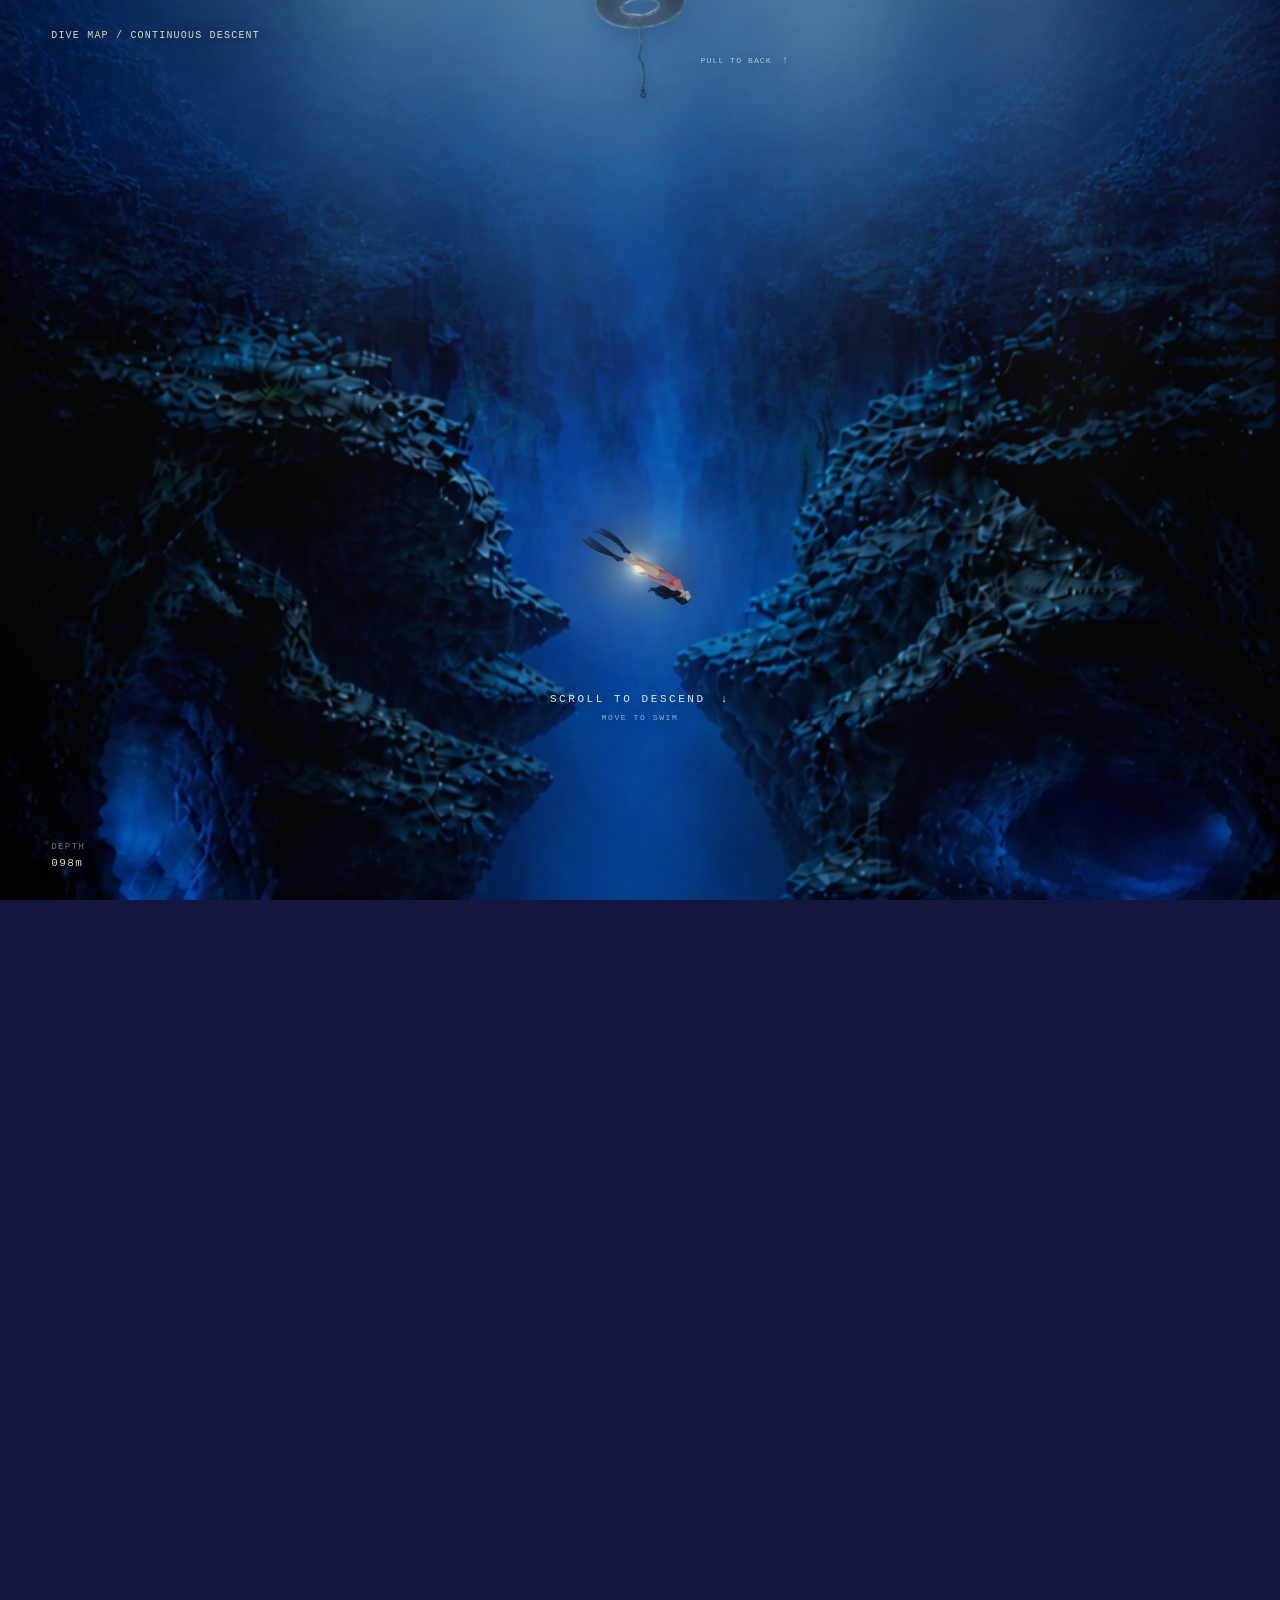
==== commit ff23b13c: "Update LTPO reading presentation" ====
--- a/dive.html
+++ b/dive.html
@@ -5,7 +5,7 @@
   <meta name="viewport" content="width=device-width,initial-scale=1">
   <meta name="description" content="Dreaming of the Sea — Continuous Descent prototype">
   <title>Deep Sea — Continuous Descent</title>
-  <link rel="stylesheet" href="styles.css?v=20260904-ltpo-correction-v2">
+  <link rel="stylesheet" href="styles.css?v=20260904-ltpo-correction-v5">
   <link rel="stylesheet" href="motion.css?v=20260830-deep-water-v6">
 </head>
 <body class="descent-body">
@@ -71,9 +71,11 @@
             <span class="ltpo-reading-index">LTPO</span>
             <p class="ltpo-reading-kicker">LTPO</p>
             <div class="ltpo-reading-hero-mark ltpo-reading-light-target" data-light-level="hero" aria-hidden="true">LTPO</div>
-            <p class="ltpo-reading-deck">LTPO 技术营销</p>
-            <p class="ltpo-reading-date">2025.04 — 2025.12</p>
-            <p class="ltpo-reading-role"><span>工作范围</span>传播策略 · 技术传播 · 内容策划与转译 · 市场教育</p>
+            <div class="ltpo-reading-hero-meta">
+              <p class="ltpo-reading-deck">LTPO 技术营销</p>
+              <p class="ltpo-reading-date">2025.04 — 2025.12</p>
+              <p class="ltpo-reading-role">传播策略 · 技术传播 · 内容策划与转译 · 市场教育</p>
+            </div>
             </div>
           </header>
 
@@ -105,7 +107,7 @@
                 <div class="ltpo-reading-section-heading">
                   <span class="ltpo-reading-index">03</span>
                   <h2>传播策略</h2>
-                  <p>围绕长期市场教育，项目形成三阶段传播路径，重点完成认知基建与集中传播，长尾运营完成前期规划。</p>
+                  <p>围绕 LTPO 从技术认知走向用户感知与价值认可，通过填补认知空缺建立技术理解，再以场景化、故事化的内容集中释放技术价值，让抽象的技术优势转化为消费者可理解、可感知的实际体验。</p>
                 </div>
                 <div class="ltpo-reading-strategy-bridge" aria-label="传播策略关系"><span>技术认知</span><span>用户感知</span><span>价值认可</span></div>
               </div>
@@ -123,7 +125,6 @@
                     <div class="ltpo-reading-phase-heading"><span>02</span><h3>集中传播</h3></div>
                     <div class="ltpo-reading-method-lockup ltpo-reading-light-target" data-light-level="hero"><span class="ltpo-reading-method-primary">场景化植入</span><i>×</i><span class="ltpo-reading-method-secondary">故事化传播</span></div>
                     <p class="ltpo-reading-method-explanation">以<em>系列短剧</em>为载体，将 LTPO 技术与<em>终端产品</em>相结合，把超低功耗、超健康护眼、超流畅显示等技术优势植入<em>真实使用场景</em>，直击<em>用户痛点</em>，通过剧情转化为<em>可感知的用户体验</em>。</p>
-                    <div class="ltpo-reading-translation" aria-label="技术价值转译路径"><span>技术优势 × 用户痛点</span><i>↓</i><span>真实使用场景</span><i>↓</i><span>可感知的用户体验</span></div>
                   </div>
                   <div class="ltpo-reading-series">
                     <div class="ltpo-reading-series-heading"><span>代表内容</span><h4>《“牛马”相对论》</h4><p>北京电视台 · 四集系列短剧</p></div>
--- a/styles.css
+++ b/styles.css
@@ -92,7 +92,6 @@
 @keyframes planet-pulse{0%{opacity:.9;transform:scale(.82)}55%{opacity:.98;transform:scale(1.16)}100%{opacity:0;transform:scale(1.32)}}
 @keyframes shell-float{50%{transform:translateY(-9px) rotate(3deg) scale(1.25)}
 }
-
 /* Drift Bottle / Contact: a small piece of the surface world, never a UI card. */
 .drift-bottle-contact{position:absolute;z-index:3;right:7%;top:52%;width:clamp(210px,16vw,290px);height:clamp(126px,11vw,170px);pointer-events:none;overflow:visible}
 .drift-bottle-trigger{position:absolute;right:0;top:0;width:clamp(96px,8vw,138px);height:clamp(74px,6.6vw,106px);margin:0;padding:0;border:0;background:transparent;pointer-events:auto;cursor:pointer!important;outline:0;overflow:visible}
@@ -536,251 +535,8 @@
 .descent-body.is-case-reading{overflow:hidden}
 .dive-descent.is-case-reading .descent-diver{visibility:hidden!important;opacity:0!important;pointer-events:none!important}
 
-/* LTPO Reading V1: a quiet, independently scrollable editorial layer. It is
-   intentionally scoped to the case-reading overlay so the frozen world and
-   its scroll geometry remain untouched. */
-.dive-descent .case-reading-layer[data-reading-mode="placeholder"]{display:grid;overflow:hidden}
-.dive-descent .case-reading-layer[data-reading-mode="ltpo"]{display:block;overflow-x:hidden;overflow-y:auto;overscroll-behavior:contain;scrollbar-width:none;background:linear-gradient(180deg,rgba(4,18,40,.94),rgba(5,22,48,.88) 38%,rgba(2,12,30,.98) 100%)}
-.dive-descent .case-reading-layer[hidden],.dive-descent .case-reading-layer [hidden]{display:none!important}
-.dive-descent .case-reading-layer[data-reading-mode="ltpo"]::-webkit-scrollbar{display:none}
-.dive-descent .ltpo-reading{position:relative;width:min(1180px,100%);min-height:100%;margin:0 auto;padding:clamp(48px,8vh,92px) clamp(24px,7vw,108px) 120px;color:rgba(235,249,245,.9)}
-.dive-descent .case-reading-return-top{position:sticky;top:20px;z-index:4;display:block;width:max-content;margin:0 0 -34px auto;padding:8px 0;background:transparent;box-shadow:0 0 18px rgba(3,13,31,.18)}
-.dive-descent .ltpo-reading::before{content:"";position:fixed;inset:0;z-index:-1;pointer-events:none;background:radial-gradient(ellipse 48% 30% at 74% calc(18% + var(--reading-progress,0) * 32%),rgba(67,139,165,.16),transparent 72%),radial-gradient(ellipse 46% 32% at 20% calc(62% - var(--reading-progress,0) * 24%),rgba(24,72,111,.16),transparent 75%)}
-.dive-descent .ltpo-reading-hero{min-height:82svh;display:grid;align-content:center;justify-items:start;max-width:760px;padding:8vh 0 14vh}
-.dive-descent .ltpo-reading-block{--reading-focus:.35;opacity:calc(.68 + var(--reading-focus) * .32);transform:translate3d(0,calc((1 - var(--reading-focus)) * 16px),0);transition:opacity .35s ease,transform .5s cubic-bezier(.2,.72,.25,1)}
-.dive-descent .ltpo-reading-block.is-reading-focus{opacity:1}
-.dive-descent .ltpo-reading-index{display:block;color:rgba(176,218,218,.62);font:9px/1.4 "SF Mono","Roboto Mono",ui-monospace,monospace;letter-spacing:.2em}
-.dive-descent .ltpo-reading-kicker{margin:24px 0 12px;color:rgba(217,241,235,.72);font:10px/1.25 "SF Mono","Roboto Mono",ui-monospace,monospace;letter-spacing:.27em}
-.dive-descent .ltpo-reading-hero h1{margin:0;color:rgba(255,242,211,.96);font:300 clamp(32px,5.4vw,76px)/1.05 "Noto Serif SC","Songti SC",serif;letter-spacing:.08em;text-shadow:0 4px 28px rgba(1,8,25,.8)}
-.dive-descent .ltpo-reading-date{margin:22px 0 0;color:rgba(209,237,232,.74);font:11px/1.4 "SF Mono","Roboto Mono",ui-monospace,monospace;letter-spacing:.12em}
-.dive-descent .ltpo-reading-role{max-width:650px;margin:28px 0 0;color:rgba(213,235,231,.72);font:12px/1.8 "PingFang SC","Noto Sans SC",sans-serif;letter-spacing:.08em}
-.dive-descent .ltpo-reading-role span,.dive-descent .ltpo-reading-responsibility span{display:block;margin-bottom:7px;color:rgba(179,220,217,.58);font:9px/1.2 "SF Mono","Roboto Mono",ui-monospace,monospace;letter-spacing:.19em}
-.dive-descent .ltpo-reading-section{position:relative;min-height:88svh;padding:14vh 0 18vh}
-.dive-descent .ltpo-reading-section h2{margin:20px 0 0;color:rgba(255,242,211,.92);font:300 clamp(24px,3.2vw,46px)/1.12 "Noto Serif SC","Songti SC",serif;letter-spacing:.08em}
-.dive-descent .ltpo-reading-section h3{margin:20px 0 0;color:rgba(228,246,239,.9);font:400 clamp(16px,1.45vw,22px)/1.35 "PingFang SC","Noto Sans SC",sans-serif;letter-spacing:.12em}
-.dive-descent .ltpo-reading-copy>p,.dive-descent .ltpo-reading-challenge-copy>p{max-width:620px;margin:26px 0 0;color:rgba(213,235,231,.78);font:14px/2 "PingFang SC","Noto Sans SC",sans-serif;letter-spacing:.045em}
-.dive-descent .ltpo-reading-challenge{display:grid;grid-template-columns:minmax(0,1.15fr) minmax(220px,.72fr);align-items:center;gap:clamp(42px,9vw,144px)}
-.dive-descent .ltpo-reading-values{display:flex;flex-wrap:wrap;gap:15px 28px;margin-top:42px;padding-top:18px;border-top:1px solid rgba(194,227,222,.22);color:rgba(255,240,204,.86);font:500 14px/1.5 "PingFang SC","Noto Sans SC",sans-serif;letter-spacing:.12em}
-.dive-descent .ltpo-reading-challenge-copy{padding-top:9vh}
-.dive-descent .ltpo-reading-label{display:block;color:rgba(190,224,220,.62);font:9px/1.4 "SF Mono","Roboto Mono",ui-monospace,monospace;letter-spacing:.24em}
-.dive-descent .ltpo-reading-challenge-copy small{display:block;margin-top:30px;color:rgba(169,211,215,.62);font:9px/1.8 "SF Mono","Roboto Mono",ui-monospace,monospace;letter-spacing:.12em}
-.dive-descent .ltpo-reading-challenge-copy small i,.dive-descent .ltpo-reading-section-heading h2 i{color:rgba(238,218,177,.68);font-style:normal;padding:0 .22em}
-.dive-descent .ltpo-reading-strategy{display:grid;align-content:center;justify-items:start;min-height:86svh}
-.dive-descent .ltpo-reading-section-heading h2{max-width:820px}
-.dive-descent .ltpo-reading-strategy-track{display:grid;grid-template-columns:repeat(3,minmax(0,1fr));width:min(900px,100%);margin-top:74px;border-top:1px solid rgba(194,227,222,.26);border-bottom:1px solid rgba(194,227,222,.18)}
-.dive-descent .ltpo-reading-strategy-track article{position:relative;min-height:145px;padding:24px 22px 25px 0;border-right:1px solid rgba(194,227,222,.16)}
-.dive-descent .ltpo-reading-strategy-track article+article{padding-left:22px}
-.dive-descent .ltpo-reading-strategy-track article:last-child{border-right:0}
-.dive-descent .ltpo-reading-strategy-track small{display:block;color:rgba(194,225,220,.58);font:10px/1.3 "SF Mono","Roboto Mono",ui-monospace,monospace;letter-spacing:.15em}
-.dive-descent .ltpo-reading-strategy-track b{display:block;margin-top:22px;color:rgba(226,244,237,.88);font:400 17px/1.4 "PingFang SC","Noto Sans SC",sans-serif;letter-spacing:.1em}
-.dive-descent .ltpo-reading-strategy-track em{display:block;margin-top:7px;color:rgba(180,217,215,.58);font:9px/1.3 "SF Mono","Roboto Mono",ui-monospace,monospace;letter-spacing:.16em;font-style:normal}
-.dive-descent .ltpo-reading-strategy-track .is-planned{opacity:.42}
-.dive-descent .ltpo-reading-strategy-track .is-planned::after{content:"";position:absolute;left:22px;right:22px;bottom:24px;border-bottom:1px dashed rgba(208,225,215,.42)}
-.dive-descent .ltpo-reading-strategy .ltpo-reading-role{margin-top:36px}
-.dive-descent .ltpo-reading-work{display:grid;grid-template-columns:minmax(0,.92fr) minmax(260px,.88fr);align-items:center;gap:clamp(44px,8vw,130px);min-height:100svh}
-.dive-descent .ltpo-reading-work-title{margin-top:38px!important;color:rgba(255,240,206,.92)!important;font-size:17px!important;letter-spacing:.1em!important}
-.dive-descent .ltpo-reading-meta,.dive-descent .ltpo-reading-method,.dive-descent .ltpo-reading-values-note{color:rgba(184,219,218,.62)!important;font-size:11px!important;letter-spacing:.1em!important}
-.dive-descent .ltpo-reading-method{margin-top:32px!important}
-.dive-descent .ltpo-reading-responsibility{margin-top:36px!important;color:rgba(209,233,228,.74)!important;font-size:11px!important;line-height:1.8!important}
-.dive-descent .ltpo-media-slot{margin:0;align-self:center}
-.dive-descent .ltpo-media-slot-frame{position:relative;display:grid;place-items:center;gap:14px;min-height:clamp(220px,31vw,390px);padding:28px;border:1px dashed rgba(186,222,220,.34);background:linear-gradient(145deg,rgba(17,51,74,.24),rgba(3,15,34,.24));color:rgba(195,226,222,.6);text-align:center}
-.dive-descent .ltpo-media-slot-frame::before{content:"";position:absolute;inset:16px;border:1px solid rgba(201,229,220,.1);pointer-events:none}
-.dive-descent .ltpo-media-slot-frame span{font:9px/1.3 "SF Mono","Roboto Mono",ui-monospace,monospace;letter-spacing:.24em}
-.dive-descent .ltpo-media-slot-frame b{max-width:200px;color:rgba(227,239,225,.76);font:400 12px/1.5 "PingFang SC","Noto Sans SC",sans-serif;letter-spacing:.1em}
-.dive-descent .ltpo-media-slot figcaption{margin-top:12px;color:rgba(160,200,203,.5);font:8px/1.4 "SF Mono","Roboto Mono",ui-monospace,monospace;letter-spacing:.16em}
-.dive-descent .ltpo-reading-evidence{display:grid;grid-template-columns:minmax(0,.72fr) minmax(260px,.8fr);align-items:center;gap:clamp(46px,11vw,180px);min-height:82svh}
-.dive-descent .ltpo-reading-evidence .ltpo-media-slot-frame{min-height:clamp(180px,24vw,300px)}
-.dive-descent .ltpo-reading-result{display:grid;align-content:center;min-height:84svh;padding-bottom:8vh}
-.dive-descent .ltpo-reading-result-grid{display:grid;grid-template-columns:repeat(3,minmax(0,1fr));gap:clamp(20px,4vw,58px);margin-top:68px;padding:22px 0 28px;border-top:1px solid rgba(194,227,222,.22);border-bottom:1px solid rgba(194,227,222,.16)}
-.dive-descent .ltpo-reading-result-grid span{display:block;color:rgba(179,220,217,.58);font:9px/1.4 "SF Mono","Roboto Mono",ui-monospace,monospace;letter-spacing:.18em}
-.dive-descent .ltpo-reading-result-grid p{margin:18px 0 0;color:rgba(220,239,232,.8);font:13px/1.8 "PingFang SC","Noto Sans SC",sans-serif;letter-spacing:.05em}
-.dive-descent .ltpo-reading-end{display:flex;align-items:center;justify-content:space-between;gap:28px;margin-top:68px}
-.dive-descent .ltpo-reading-end>span{color:rgba(170,210,210,.5);font:9px/1.3 "SF Mono","Roboto Mono",ui-monospace,monospace;letter-spacing:.2em}
-.dive-descent .ltpo-reading-end .case-reading-return{margin-top:0}
-@media(max-width:760px){
-  .dive-descent .ltpo-reading{padding-inline:24px}
-  .dive-descent .ltpo-reading-challenge,.dive-descent .ltpo-reading-work,.dive-descent .ltpo-reading-evidence{grid-template-columns:1fr;gap:24px}
-  .dive-descent .ltpo-reading-challenge-copy{padding-top:3vh}
-  .dive-descent .ltpo-reading-section{padding-block:12vh 15vh}
-  .dive-descent .ltpo-reading-strategy-track{grid-template-columns:1fr;margin-top:48px}
-  .dive-descent .ltpo-reading-strategy-track article{min-height:auto;border-right:0;border-bottom:1px solid rgba(194,227,222,.16);padding:20px 0!important}
-  .dive-descent .ltpo-reading-strategy-track article:last-child{border-bottom:0}
-  .dive-descent .ltpo-reading-strategy-track .is-planned::after{left:0;right:0;bottom:18px}
-  .dive-descent .ltpo-reading-result-grid{grid-template-columns:1fr;gap:26px;margin-top:42px}
-  .dive-descent .ltpo-reading-end{align-items:flex-start;flex-direction:column;gap:14px;margin-top:46px}
-}
-
-/* LTPO Reading editorial system: one continuous reading field, with type,
-   scale and changing spatial relationships carrying the case instead of UI
-   chrome, cards or diagrams. */
-.dive-descent.is-case-reading .dive-nav,
-.dive-descent.is-case-reading .descent-lifeline,
-.dive-descent.is-case-reading .descent-depth,
-.dive-descent.is-case-reading .descent-onboarding,
-.dive-descent.is-case-reading .ascent-light,
-.dive-descent.is-case-reading .ascent-bubbles,
-.dive-descent.is-case-reading .case-discovery-layer{visibility:hidden!important;opacity:0!important;pointer-events:none!important}
-.dive-descent .case-reading-layer[data-reading-mode="ltpo"]{background:linear-gradient(180deg,#081a2d 0%,#061525 38%,#071c2b 72%,#04101d 100%);backdrop-filter:blur(7px);-webkit-backdrop-filter:blur(7px)}
-.dive-descent .case-reading-layer[data-reading-mode="ltpo"]::before{background:radial-gradient(ellipse 64% 46% at 76% 6%,rgba(93,167,182,.16),transparent 68%),radial-gradient(ellipse 48% 54% at 8% 56%,rgba(21,93,119,.16),transparent 72%),linear-gradient(122deg,transparent 0 36%,rgba(155,211,203,.035) 49%,transparent 64%);filter:blur(16px);opacity:.95}
-.dive-descent .ltpo-reading{--reading-gutter:clamp(24px,8vw,144px);position:relative;width:100%;max-width:1440px;min-height:100%;margin:0 auto;padding:0 var(--reading-gutter) 150px;color:rgba(232,246,241,.9);overflow:visible}
-.dive-descent .ltpo-reading-topbar{position:sticky;top:0;z-index:20;display:flex;align-items:center;justify-content:space-between;gap:28px;height:76px;padding:0;background:linear-gradient(180deg,rgba(6,19,35,.97) 0%,rgba(6,19,35,.72) 68%,transparent 100%)}
-.dive-descent .ltpo-reading-mark{color:rgba(179,218,213,.52);font:9px/1.3 "SF Mono","Roboto Mono",ui-monospace,monospace;letter-spacing:.2em;text-transform:uppercase}
-.dive-descent .ltpo-reading .case-reading-return-top{position:static;top:auto;z-index:auto;width:auto}
-.dive-descent .ltpo-reading .case-reading-return{margin:0;padding:8px 0;border:0;border-bottom:1px solid rgba(203,238,233,.46);background:transparent;color:rgba(222,244,237,.84);font:10px/1.2 "SF Mono","Roboto Mono",ui-monospace,monospace;letter-spacing:.18em;text-transform:uppercase;cursor:pointer;text-shadow:0 2px 12px rgba(2,9,31,.74)}
-.dive-descent .ltpo-reading .case-reading-return:hover,.dive-descent .ltpo-reading .case-reading-return:focus-visible{color:rgba(255,242,211,.98);border-bottom-color:rgba(255,242,211,.82)}
-.dive-descent .ltpo-reading .case-reading-return:focus-visible{outline:1px solid rgba(227,249,241,.74);outline-offset:7px}
-.dive-descent .ltpo-reading-block{--reading-focus:.35;opacity:calc(.72 + var(--reading-focus) * .28);transform:translate3d(0,calc((1 - var(--reading-focus)) * 22px),0);transition:opacity .45s ease,transform .65s cubic-bezier(.2,.72,.25,1)}
-.dive-descent .ltpo-reading-block.is-reading-focus{opacity:1;transform:translate3d(0,0,0)}
-.dive-descent .ltpo-reading-index{display:block;color:rgba(164,210,207,.58);font:9px/1.35 "SF Mono","Roboto Mono",ui-monospace,monospace;letter-spacing:.2em;text-transform:uppercase}
-.dive-descent .ltpo-reading-kicker{margin:26px 0 16px;color:rgba(208,235,229,.62);font:10px/1.2 "SF Mono","Roboto Mono",ui-monospace,monospace;letter-spacing:.3em}
-.dive-descent .ltpo-reading-hero{min-height:94svh;display:flex;flex-direction:column;justify-content:center;align-items:flex-start;padding:clamp(70px,12vh,150px) 0 clamp(150px,22vh,250px)}
-.dive-descent .ltpo-reading-hero h1{margin:0;color:rgba(255,241,210,.98);font:300 clamp(68px,11vw,154px)/.88 "Noto Serif SC","Songti SC",serif;letter-spacing:.01em;text-shadow:0 5px 30px rgba(1,8,25,.72)}
-.dive-descent .ltpo-reading-hero h1 em,.dive-descent .ltpo-reading-section h2 em{display:inline-block;color:rgba(141,208,207,.96);font-style:normal;transform:translateX(.18em)}
-.dive-descent .ltpo-reading-deck{margin:38px 0 0;color:rgba(220,240,233,.72);font:400 clamp(15px,1.45vw,20px)/1.55 "PingFang SC","Noto Sans SC",sans-serif;letter-spacing:.08em}
-.dive-descent .ltpo-reading-date{margin:18px 0 0;color:rgba(175,214,211,.62);font:10px/1.3 "SF Mono","Roboto Mono",ui-monospace,monospace;letter-spacing:.16em}
-.dive-descent .ltpo-reading-role{max-width:620px;margin:32px 0 0;color:rgba(212,235,229,.7);font:12px/1.8 "PingFang SC","Noto Sans SC",sans-serif;letter-spacing:.06em}
-.dive-descent .ltpo-reading-role span,.dive-descent .ltpo-reading-responsibility span{display:block;margin-bottom:8px;color:rgba(163,207,205,.54);font:9px/1.2 "SF Mono","Roboto Mono",ui-monospace,monospace;letter-spacing:.2em;text-transform:uppercase}
-.dive-descent .ltpo-reading-section{position:relative;min-height:100svh;padding:18vh 0 24vh}
-.dive-descent .ltpo-reading-section h2{margin:22px 0 0;color:rgba(255,242,211,.94);font:300 clamp(48px,8vw,114px)/.92 "Noto Serif SC","Songti SC",serif;letter-spacing:.01em;text-shadow:0 4px 24px rgba(1,8,25,.6)}
-.dive-descent .ltpo-reading-section h3{margin:20px 0 0;color:rgba(228,246,239,.9);font:400 clamp(16px,1.45vw,22px)/1.35 "PingFang SC","Noto Sans SC",sans-serif;letter-spacing:.1em}
-.dive-descent .ltpo-reading-copy>p,.dive-descent .ltpo-reading-challenge-copy>p{max-width:620px;margin:28px 0 0;color:rgba(213,235,231,.78);font:14px/2 "PingFang SC","Noto Sans SC",sans-serif;letter-spacing:.045em}
-.dive-descent .ltpo-reading-challenge{min-height:158svh;padding-top:12vh}
-.dive-descent .ltpo-reading-challenge-intro{width:min(700px,100%);margin-left:4%}
-.dive-descent .ltpo-reading-challenge-intro h2{font-size:clamp(58px,9.2vw,132px);line-height:.84}
-.dive-descent .ltpo-reading-challenge-intro p{max-width:540px;margin:46px 0 0;color:rgba(216,237,232,.78);font:15px/2 "PingFang SC","Noto Sans SC",sans-serif;letter-spacing:.04em}
-.dive-descent .ltpo-reading-values{display:grid;gap:10px;width:min(390px,56%);margin:16vh 0 0 auto;padding:0;color:rgba(255,239,203,.9);font:500 clamp(19px,2.1vw,28px)/1.25 "PingFang SC","Noto Sans SC",sans-serif;letter-spacing:.1em}
-.dive-descent .ltpo-reading-values span{display:block;padding-top:15px;border-top:1px solid rgba(194,227,222,.25)}
-.dive-descent .ltpo-reading-challenge-copy{width:min(560px,66%);margin:24vh 0 0 auto;padding-left:clamp(18px,3vw,48px);border-left:1px solid rgba(194,227,222,.28)}
-.dive-descent .ltpo-reading-label{display:block;color:rgba(190,224,220,.62);font:9px/1.4 "SF Mono","Roboto Mono",ui-monospace,monospace;letter-spacing:.24em;text-transform:uppercase}
-.dive-descent .ltpo-reading-challenge-copy small{display:block;margin-top:34px;color:rgba(169,211,215,.58);font:9px/1.8 "SF Mono","Roboto Mono",ui-monospace,monospace;letter-spacing:.12em}
-.dive-descent .ltpo-reading-challenge-copy small i,.dive-descent .ltpo-reading-section-heading h2 i{color:rgba(238,218,177,.68);font-style:normal;padding:0 .22em}
-.dive-descent .ltpo-reading-strategy{min-height:168svh;padding-top:22vh}
-.dive-descent .ltpo-reading-section-heading{max-width:720px;margin-left:11%}
-.dive-descent .ltpo-reading-section-heading h2{font-size:clamp(58px,9.2vw,132px)}
-.dive-descent .ltpo-reading-section-heading p{max-width:390px;margin:38px 0 0;color:rgba(205,231,226,.68);font:14px/1.9 "PingFang SC","Noto Sans SC",sans-serif;letter-spacing:.05em}
-.dive-descent .ltpo-reading-strategy-stages{display:flex;flex-direction:column;width:min(790px,100%);margin:18vh 0 0 7%}
-.dive-descent .ltpo-reading-stage{display:grid;grid-template-columns:62px minmax(150px,1fr) minmax(130px,.72fr);align-items:baseline;gap:18px;padding:25px 0 29px;border-top:1px solid rgba(194,227,222,.28)}
-.dive-descent .ltpo-reading-stage:nth-child(2){margin-left:15%;}
-.dive-descent .ltpo-reading-stage:nth-child(3){margin-left:30%;}
-.dive-descent .ltpo-reading-stage>span{color:rgba(164,210,207,.54);font:10px/1.3 "SF Mono","Roboto Mono",ui-monospace,monospace;letter-spacing:.16em}
-.dive-descent .ltpo-reading-stage b{color:rgba(233,246,237,.92);font:400 clamp(19px,2.3vw,30px)/1.2 "PingFang SC","Noto Sans SC",sans-serif;letter-spacing:.08em}
-.dive-descent .ltpo-reading-stage em{color:rgba(171,212,209,.58);font:9px/1.3 "SF Mono","Roboto Mono",ui-monospace,monospace;letter-spacing:.18em;font-style:normal}
-.dive-descent .ltpo-reading-stage small{grid-column:2 / -1;max-width:330px;margin-top:5px;color:rgba(193,222,216,.55);font:11px/1.6 "PingFang SC","Noto Sans SC",sans-serif;letter-spacing:.03em}
-.dive-descent .ltpo-reading-stage.is-planned{opacity:.55;border-top-style:dashed}
-.dive-descent .ltpo-reading-strategy .ltpo-reading-role{margin:12vh 0 0 7%}
-.dive-descent .ltpo-reading-evidence-note{width:min(460px,76%);margin:16vh 0 0 auto;padding-top:17px;border-top:1px solid rgba(194,227,222,.2)}
-.dive-descent .ltpo-reading-evidence-note span,.dive-descent .ltpo-reading-evidence-note i{display:block;color:rgba(164,210,207,.52);font:9px/1.3 "SF Mono","Roboto Mono",ui-monospace,monospace;letter-spacing:.18em;font-style:normal;text-transform:uppercase}
-.dive-descent .ltpo-reading-evidence-note b{display:block;margin-top:19px;color:rgba(239,242,220,.86);font:400 18px/1.3 "PingFang SC","Noto Sans SC",sans-serif;letter-spacing:.08em}
-.dive-descent .ltpo-reading-evidence-note p{margin:10px 0 16px;color:rgba(195,224,219,.66);font:12px/1.7 "PingFang SC","Noto Sans SC",sans-serif;letter-spacing:.04em}
-.dive-descent .ltpo-reading-work{min-height:188svh;padding-top:18vh;display:block}
-.dive-descent .ltpo-reading-work-heading{width:min(650px,100%);margin-left:4%}
-.dive-descent .ltpo-reading-work-kicker{margin:25px 0 0;color:rgba(211,236,229,.76);font:10px/1.3 "SF Mono","Roboto Mono",ui-monospace,monospace;letter-spacing:.2em}
-.dive-descent .ltpo-reading-work-heading h2{font-size:clamp(58px,8.5vw,122px);line-height:.86}
-.dive-descent .ltpo-reading-work-deck{margin:28px 0 0;color:rgba(222,241,232,.78);font:400 clamp(17px,1.7vw,24px)/1.4 "PingFang SC","Noto Sans SC",sans-serif;letter-spacing:.08em}
-.dive-descent .ltpo-media-hero{width:100vw;margin:20vh 0 0 calc(-1 * var(--reading-gutter));}
-.dive-descent .ltpo-media-hero-visual{position:relative;display:grid;place-items:center;min-height:clamp(360px,58vw,740px);overflow:hidden;background:radial-gradient(ellipse at 54% 46%,rgba(116,194,193,.28) 0%,rgba(38,91,108,.18) 28%,transparent 57%),linear-gradient(118deg,#0b283b 0%,#0b172a 44%,#06121f 100%);clip-path:polygon(0 7%,100% 0,100% 93%,0 100%)}
-.dive-descent .ltpo-media-hero-visual::before{content:"";position:absolute;inset:-20% -4%;background:linear-gradient(101deg,transparent 18%,rgba(195,228,215,.13) 38%,transparent 49%,rgba(83,162,173,.11) 72%,transparent 84%);transform:rotate(-7deg);filter:blur(20px);opacity:.8}
-.dive-descent .ltpo-media-hero-visual::after{content:"";position:absolute;inset:13% 9%;border-top:1px solid rgba(215,238,222,.12);border-bottom:1px solid rgba(215,238,222,.08);transform:skewX(-8deg);opacity:.75}
-.dive-descent .ltpo-media-hero-visual span,.dive-descent .ltpo-media-hero-visual b{position:relative;z-index:1;display:block;text-align:center}
-.dive-descent .ltpo-media-hero-visual span{color:rgba(194,225,219,.58);font:9px/1.3 "SF Mono","Roboto Mono",ui-monospace,monospace;letter-spacing:.25em}
-.dive-descent .ltpo-media-hero-visual b{max-width:270px;margin-top:18px;color:rgba(235,240,220,.76);font:400 clamp(17px,1.8vw,25px)/1.4 "PingFang SC","Noto Sans SC",sans-serif;letter-spacing:.08em}
-.dive-descent .ltpo-media-hero figcaption{margin:25px 0 0 var(--reading-gutter);color:rgba(255,240,206,.9);font:400 clamp(23px,2.8vw,39px)/1.2 "Noto Serif SC","Songti SC",serif;letter-spacing:.04em}
-.dive-descent .ltpo-media-hero figcaption small{margin-left:18px;color:rgba(172,211,207,.58);font:10px/1.3 "SF Mono","Roboto Mono",ui-monospace,monospace;letter-spacing:.12em}
-.dive-descent .ltpo-reading-work-notes{width:min(640px,74%);margin:13vh 0 0 auto}
-.dive-descent .ltpo-reading-work-notes>p{margin:0;color:rgba(216,238,230,.8);font:15px/2 "PingFang SC","Noto Sans SC",sans-serif;letter-spacing:.04em}
-.dive-descent .ltpo-reading-method{margin-top:38px!important;color:rgba(191,223,217,.67)!important;font-size:12px!important;line-height:1.8!important;letter-spacing:.08em!important}
-.dive-descent .ltpo-reading-method span{display:block;margin-bottom:8px;color:rgba(163,207,205,.52);font:9px/1.3 "SF Mono","Roboto Mono",ui-monospace,monospace;letter-spacing:.18em;text-transform:uppercase}
-.dive-descent .ltpo-reading-values-note{margin-top:25px!important;color:rgba(255,235,199,.76)!important;font-size:12px!important;letter-spacing:.1em!important}
-.dive-descent .ltpo-reading-responsibility{width:min(560px,74%);margin:18vh 0 0 4%!important;color:rgba(211,233,225,.72)!important;font:12px/1.9 "PingFang SC","Noto Sans SC",sans-serif!important;letter-spacing:.05em!important}
-.dive-descent .ltpo-reading-result{min-height:125svh;padding-top:22vh;display:grid;grid-template-columns:minmax(210px,.7fr) minmax(0,1.35fr);align-content:center;gap:clamp(45px,9vw,150px)}
-.dive-descent .ltpo-reading-result-heading h2{font-size:clamp(66px,9vw,128px)}
-.dive-descent .ltpo-reading-result-list{border-top:1px solid rgba(194,227,222,.25)}
-.dive-descent .ltpo-reading-result-list p{display:grid;grid-template-columns:minmax(100px,.45fr) minmax(0,1fr);gap:25px;margin:0;padding:22px 0 25px;border-bottom:1px solid rgba(194,227,222,.16)}
-.dive-descent .ltpo-reading-result-list span{color:rgba(164,210,207,.56);font:9px/1.3 "SF Mono","Roboto Mono",ui-monospace,monospace;letter-spacing:.18em}
-.dive-descent .ltpo-reading-result-list b{color:rgba(220,239,232,.82);font:400 14px/1.8 "PingFang SC","Noto Sans SC",sans-serif;letter-spacing:.04em}
-.dive-descent .ltpo-reading-end{grid-column:1 / -1;display:flex;align-items:center;justify-content:space-between;gap:28px;margin-top:10vh;padding-top:22px;border-top:1px solid rgba(194,227,222,.18)}
-.dive-descent .ltpo-reading-end>span{color:rgba(170,210,210,.48);font:9px/1.3 "SF Mono","Roboto Mono",ui-monospace,monospace;letter-spacing:.2em;text-transform:uppercase}
-.dive-descent .ltpo-reading-end .case-reading-return{margin:0}
-@media(max-width:760px){
-  .dive-descent .ltpo-reading{--reading-gutter:24px;padding-bottom:92px}
-  .dive-descent .ltpo-reading-topbar{height:64px}
-  .dive-descent .ltpo-reading-hero{min-height:86svh;padding-top:80px}
-  .dive-descent .ltpo-reading-hero h1{font-size:clamp(58px,18vw,94px)}
-  .dive-descent .ltpo-reading-deck{max-width:260px;font-size:14px}
-  .dive-descent .ltpo-reading-section{padding-block:16vh 21vh}
-  .dive-descent .ltpo-reading-challenge{min-height:160svh}
-  .dive-descent .ltpo-reading-challenge-intro,.dive-descent .ltpo-reading-section-heading,.dive-descent .ltpo-reading-work-heading{margin-left:0}
-  .dive-descent .ltpo-reading-challenge-intro h2,.dive-descent .ltpo-reading-section-heading h2,.dive-descent .ltpo-reading-work-heading h2{font-size:clamp(54px,17vw,88px)}
-  .dive-descent .ltpo-reading-challenge-intro p{margin-top:35px;font-size:14px}
-  .dive-descent .ltpo-reading-values{width:78%;margin-top:13vh;font-size:18px}
-  .dive-descent .ltpo-reading-challenge-copy{width:88%;margin-top:20vh}
-  .dive-descent .ltpo-reading-strategy{min-height:170svh}
-  .dive-descent .ltpo-reading-strategy-stages{margin:14vh 0 0;width:100%}
-  .dive-descent .ltpo-reading-stage,.dive-descent .ltpo-reading-stage:nth-child(2),.dive-descent .ltpo-reading-stage:nth-child(3){grid-template-columns:42px minmax(0,1fr);gap:10px;margin-left:0;padding-block:22px}
-  .dive-descent .ltpo-reading-stage em{grid-column:2;grid-row:1;margin-top:27px}
-  .dive-descent .ltpo-reading-stage small{grid-column:2;margin-top:10px}
-  .dive-descent .ltpo-reading-strategy .ltpo-reading-role{margin-left:0}
-  .dive-descent .ltpo-reading-evidence-note{width:88%;margin-top:13vh}
-  .dive-descent .ltpo-reading-work{min-height:190svh;padding-top:16vh}
-  .dive-descent .ltpo-media-hero{margin-top:13vh}
-  .dive-descent .ltpo-media-hero-visual{min-height:92vw;clip-path:polygon(0 4%,100% 0,100% 96%,0 100%)}
-  .dive-descent .ltpo-media-hero figcaption{margin-top:18px;font-size:23px;line-height:1.45}
-  .dive-descent .ltpo-media-hero figcaption small{display:block;margin:7px 0 0;font-size:9px}
-  .dive-descent .ltpo-reading-work-notes,.dive-descent .ltpo-reading-responsibility{width:90%;margin-left:0}
-  .dive-descent .ltpo-reading-work-notes{margin-top:10vh}
-  .dive-descent .ltpo-reading-responsibility{margin-top:16vh!important}
-  .dive-descent .ltpo-reading-result{min-height:128svh;display:block;padding-top:20vh}
-  .dive-descent .ltpo-reading-result-list{margin-top:16vh}
-  .dive-descent .ltpo-reading-result-list p{grid-template-columns:1fr;gap:10px}
-  .dive-descent .ltpo-reading-end{align-items:flex-start;flex-direction:column;gap:16px;margin-top:11vh}
-}
-
-/* Locked production direction: B / Tidal Condensed. The narrow display face
-   supplies vertical pressure while the cool body and utility faces keep the
-   reading direct and legible. */
-.dive-descent .ltpo-reading[data-reading-variant="tide"]{--ltpo-display:"Arial Narrow","Avenir Next Condensed","Helvetica Neue","Arial";--ltpo-cn:"PingFang SC","Noto Sans SC","Hiragino Sans GB";--ltpo-meta:"SF Mono","Roboto Mono",ui-monospace;--ltpo-title:#E4EFEA;--ltpo-accent:#B6DAD6;--ltpo-body:#B7CCD0;--ltpo-secondary:#718E9A}
-.dive-descent .ltpo-reading[data-reading-variant="tide"] .ltpo-reading-hero h1,
-.dive-descent .ltpo-reading[data-reading-variant="tide"] .ltpo-reading-section h2,
-.dive-descent .ltpo-reading[data-reading-variant="tide"] .ltpo-media-hero figcaption{font-family:var(--ltpo-display),var(--ltpo-cn),sans-serif;color:var(--ltpo-title)}
-.dive-descent .ltpo-reading[data-reading-variant="tide"] .ltpo-reading-hero h1 em,
-.dive-descent .ltpo-reading[data-reading-variant="tide"] .ltpo-reading-section h2 em{color:var(--ltpo-accent)}
-.dive-descent .ltpo-reading[data-reading-variant="tide"] .ltpo-reading-hero h1{font-weight:400;letter-spacing:-.035em}
-.dive-descent .ltpo-reading[data-reading-variant="tide"] .ltpo-reading-section h2{letter-spacing:-.045em}
-.dive-descent .ltpo-reading[data-reading-variant="tide"] .ltpo-reading-deck,
-.dive-descent .ltpo-reading[data-reading-variant="tide"] .ltpo-reading-challenge-intro p,
-.dive-descent .ltpo-reading[data-reading-variant="tide"] .ltpo-reading-challenge-copy p,
-.dive-descent .ltpo-reading[data-reading-variant="tide"] .ltpo-reading-section-heading p,
-.dive-descent .ltpo-reading[data-reading-variant="tide"] .ltpo-reading-stage b,
-.dive-descent .ltpo-reading[data-reading-variant="tide"] .ltpo-reading-stage small,
-.dive-descent .ltpo-reading[data-reading-variant="tide"] .ltpo-reading-evidence-note b,
-.dive-descent .ltpo-reading[data-reading-variant="tide"] .ltpo-reading-evidence-note p,
-.dive-descent .ltpo-reading[data-reading-variant="tide"] .ltpo-reading-work-deck,
-.dive-descent .ltpo-reading[data-reading-variant="tide"] .ltpo-reading-work-notes>p,
-.dive-descent .ltpo-reading[data-reading-variant="tide"] .ltpo-reading-responsibility,
-.dive-descent .ltpo-reading[data-reading-variant="tide"] .ltpo-reading-result-list b{font-family:var(--ltpo-cn),sans-serif;color:var(--ltpo-body)}
-.dive-descent .ltpo-reading[data-reading-variant="tide"] .ltpo-reading-index,
-.dive-descent .ltpo-reading[data-reading-variant="tide"] .ltpo-reading-kicker,
-.dive-descent .ltpo-reading[data-reading-variant="tide"] .ltpo-reading-date,
-.dive-descent .ltpo-reading[data-reading-variant="tide"] .ltpo-reading-role span,
-.dive-descent .ltpo-reading[data-reading-variant="tide"] .ltpo-reading-label,
-.dive-descent .ltpo-reading[data-reading-variant="tide"] .ltpo-reading-stage>span,
-.dive-descent .ltpo-reading[data-reading-variant="tide"] .ltpo-reading-stage em,
-.dive-descent .ltpo-reading[data-reading-variant="tide"] .ltpo-reading-evidence-note span,
-.dive-descent .ltpo-reading[data-reading-variant="tide"] .ltpo-reading-evidence-note i,
-.dive-descent .ltpo-reading[data-reading-variant="tide"] .ltpo-reading-work-kicker,
-.dive-descent .ltpo-reading[data-reading-variant="tide"] .ltpo-reading-method span,
-.dive-descent .ltpo-reading[data-reading-variant="tide"] .ltpo-reading-end>span,
-.dive-descent .ltpo-reading[data-reading-variant="tide"] .ltpo-reading-result-list span,
-.dive-descent .ltpo-reading[data-reading-variant="tide"] .ltpo-media-hero-visual span{font-family:var(--ltpo-meta),sans-serif;color:var(--ltpo-secondary)}
-.dive-descent .ltpo-reading[data-reading-variant="tide"] .ltpo-reading-role,
-.dive-descent .ltpo-reading[data-reading-variant="tide"] .ltpo-reading-method,
-.dive-descent .ltpo-reading[data-reading-variant="tide"] .ltpo-reading-values-note{font-family:var(--ltpo-cn),sans-serif;color:var(--ltpo-body)}
-.dive-descent .ltpo-reading[data-reading-variant="tide"] .ltpo-reading-values span{color:var(--ltpo-title)}
-.dive-descent .ltpo-reading[data-reading-variant="tide"] .ltpo-reading-method i{color:var(--ltpo-accent)}
-.dive-descent .ltpo-reading[data-reading-variant="tide"] .ltpo-media-hero figcaption{color:#D8C5AE}
-.dive-descent .ltpo-reading[data-reading-variant="tide"] .ltpo-reading-values-note{color:#C8B9A8}
-
-/* Surface Lifebuoy entry: keep the shared pastel details legible and let the
+
++/* Surface Lifebuoy entry: keep the shared pastel details legible and let the
    two-line invitation sit directly above the object. */
 .surface-hero .dive-cta-region .dive-vortex{display:none!important}
 .surface-hero .dive-cta-region .dive-trigger{opacity:1;color:rgba(190,248,243,.98);text-shadow:0 1px 1px rgba(58,103,120,.28);animation:none!important}
@@ -1007,1831 +763,217 @@
 /* Media is already visible during arrival; keep the editorial track hittable
    so drag can begin at the first readable frame without stealing vertical scroll. */
 .dive-descent .ltpo-reading[data-strategy-media-phase="arrival"] .ltpo-episode-stage{pointer-events:auto!important}
-
-/* LTPO information architecture pass. The page now has four equal public
-   reading chapters; strategy owns its evidence, method, series and planned
-   continuation as one editorial field. */
-.dive-descent .ltpo-reading-overview,
-.dive-descent .ltpo-reading-challenge,
-.dive-descent .ltpo-reading-result{min-height:136svh;display:block;padding-top:20vh;padding-bottom:22vh}
-.dive-descent .ltpo-reading-overview-intro,
-.dive-descent .ltpo-reading-challenge-intro{width:min(600px,68%);margin-left:4%}
-.dive-descent .ltpo-reading-overview .ltpo-reading-index,
-.dive-descent .ltpo-reading-challenge .ltpo-reading-index,
-.dive-descent .ltpo-reading-strategy .ltpo-reading-index,
-.dive-descent .ltpo-reading-result .ltpo-reading-index{display:block;color:var(--ltpo-secondary);font:10px/1.3 var(--ltpo-meta),sans-serif;letter-spacing:.2em}
-.dive-descent .ltpo-reading-overview h2,
-.dive-descent .ltpo-reading-challenge h2,
-.dive-descent .ltpo-reading-strategy .ltpo-reading-section-heading h2,
-.dive-descent .ltpo-reading-result h2{margin:24px 0 0;color:var(--ltpo-title);font-family:var(--ltpo-display),var(--ltpo-cn),sans-serif;font-size:clamp(54px,7.6vw,112px);font-weight:400;line-height:.9;letter-spacing:-.045em}
-.dive-descent .ltpo-reading-overview-intro p,
-.dive-descent .ltpo-reading-challenge-intro p{max-width:430px;margin:42px 0 0;color:var(--ltpo-body);font:400 clamp(16px,1.45vw,21px)/1.85 var(--ltpo-cn),sans-serif;letter-spacing:.035em}
-.dive-descent .ltpo-reading-overview .ltpo-reading-values{width:min(850px,78%);margin:20vh 0 0 18%;display:flex;flex-direction:column;gap:8px;font-size:clamp(28px,4.5vw,70px);line-height:1.08;letter-spacing:.04em}
-.dive-descent .ltpo-reading-overview .ltpo-reading-values span{display:block;padding-bottom:15px;border-bottom:1px solid rgba(194,227,222,.14)}
-.dive-descent .ltpo-reading-challenge{min-height:145svh}
-.dive-descent .ltpo-reading-challenge .ltpo-reading-challenge-copy{width:min(700px,72%);margin:22vh 0 0 auto;padding-right:5%}
-.dive-descent .ltpo-reading-challenge .ltpo-reading-label{display:block;margin-bottom:28px}
-.dive-descent .ltpo-reading-challenge .ltpo-reading-challenge-copy p{max-width:620px;margin:0;color:var(--ltpo-body);font:400 clamp(16px,1.45vw,21px)/1.9 var(--ltpo-cn),sans-serif;letter-spacing:.035em}
-.dive-descent .ltpo-reading-challenge .ltpo-reading-challenge-copy small{display:block;max-width:600px;margin:70px 0 0;color:var(--ltpo-accent);font:11px/1.8 var(--ltpo-meta),var(--ltpo-cn),sans-serif;letter-spacing:.12em}
-.dive-descent .ltpo-reading-challenge .ltpo-reading-challenge-copy small i{margin:0 10px;color:var(--ltpo-secondary);font-style:normal}
-
-.dive-descent .ltpo-reading-strategy{min-height:620svh!important;padding:0!important;display:block!important;position:relative;isolation:isolate}
-.dive-descent .ltpo-reading-strategy-stage{position:sticky;top:0;box-sizing:border-box;width:100%;height:100svh;min-height:620px;margin:0;padding:12vh clamp(24px,7vw,108px) 8vh;display:block;overflow:hidden;background:linear-gradient(180deg,rgba(5,18,32,.04),rgba(5,18,32,.18))}
-.dive-descent .ltpo-reading-strategy .ltpo-reading-section-heading{position:relative;z-index:7;width:min(330px,30%);margin:0;padding:0;transform:translate3d(0,calc((1 - var(--strategy-progress,0)) * 12px),0);opacity:calc(.72 + var(--strategy-progress,0) * .28);pointer-events:none}
-.dive-descent .ltpo-reading-strategy .ltpo-reading-section-heading h2{max-width:300px;margin-top:24px;font-size:clamp(48px,5.8vw,88px)!important;line-height:.92;transform:none;opacity:1}
-.dive-descent .ltpo-reading-strategy .ltpo-reading-section-heading p{max-width:300px;margin:28px 0 0;color:var(--ltpo-body);font:400 13px/1.8 var(--ltpo-cn),sans-serif;letter-spacing:.04em}
-.dive-descent .ltpo-reading-strategy .ltpo-reading-section-heading small{display:block;max-width:290px;margin-top:14px;color:var(--ltpo-secondary);font:11px/1.7 var(--ltpo-cn),sans-serif;letter-spacing:.03em}
-.dive-descent .ltpo-reading-strategy-scenes{position:absolute;inset:0;z-index:3}
-.dive-descent .ltpo-reading-phase{position:absolute;inset:0;box-sizing:border-box;margin:0;padding:0;opacity:calc(var(--phase-focus,0) * .98);transform:translate3d(calc((1 - var(--phase-focus,0)) * 4vw),calc((1 - var(--phase-focus,0)) * 18px),0) scale(calc(.985 + var(--phase-focus,0) * .015));transition:none;will-change:transform,opacity}
-.dive-descent .ltpo-reading-phase-heading{position:absolute;left:34%;top:31%;display:flex;align-items:baseline;gap:clamp(18px,2.5vw,38px)}
-.dive-descent .ltpo-reading-phase-heading span{color:var(--ltpo-title);font:400 clamp(72px,11vw,172px)/.72 var(--ltpo-display),sans-serif;letter-spacing:-.08em}
-.dive-descent .ltpo-reading-phase-heading h3{margin:0;color:var(--ltpo-title);font:400 clamp(28px,3vw,52px)/1.05 var(--ltpo-cn),sans-serif;letter-spacing:.02em}
-.dive-descent .ltpo-reading-phase-lead{position:absolute;left:34%;top:51%;width:min(300px,24vw);margin:0;color:var(--ltpo-body);font:400 13px/1.85 var(--ltpo-cn),sans-serif;letter-spacing:.035em}
-.dive-descent .ltpo-reading-phase-action{position:absolute;right:8%;bottom:12%;width:min(340px,27vw);padding-top:16px;border-top:1px solid rgba(194,227,222,.17)}
-.dive-descent .ltpo-reading-phase-action span,
-.dive-descent .ltpo-reading-evidence-note span,
-.dive-descent .ltpo-reading-ownership>span,
-.dive-descent .ltpo-reading-series-heading>span{display:block;color:var(--ltpo-secondary);font:10px/1.3 var(--ltpo-meta),var(--ltpo-cn),sans-serif;letter-spacing:.16em}
-.dive-descent .ltpo-reading-phase-action b{display:block;margin-top:15px;color:var(--ltpo-body);font:400 14px/1.8 var(--ltpo-cn),sans-serif;letter-spacing:.04em}
-.dive-descent .ltpo-reading-phase .ltpo-reading-evidence-note{position:absolute;right:8%;bottom:11%;width:min(260px,22vw);margin:0;padding-top:16px;border-top:1px solid rgba(194,227,222,.17);transform:translate3d(0,calc((1 - var(--strategy-evidence,0)) * 16px),0);opacity:calc(.18 + var(--strategy-evidence,0) * .82)}
-.dive-descent .ltpo-reading-phase .ltpo-reading-evidence-note b{display:block;margin-top:18px;color:var(--ltpo-title);font:400 19px/1.3 var(--ltpo-cn),sans-serif}
-.dive-descent .ltpo-reading-phase .ltpo-reading-evidence-note p{margin:10px 0 0;color:var(--ltpo-body);font:12px/1.75 var(--ltpo-cn),sans-serif}
-.dive-descent .ltpo-reading-phase .ltpo-reading-evidence-note i{display:block;margin-top:16px;color:var(--ltpo-secondary);font:10px/1.4 var(--ltpo-meta),var(--ltpo-cn),sans-serif;font-style:normal;letter-spacing:.08em}
-
-.dive-descent .ltpo-reading-phase-amplification{transform:translate3d(calc((1 - var(--phase-focus,0)) * 5vw),calc((1 - var(--phase-focus,0)) * 16px),0) scale(calc(.965 + var(--phase-focus,0) * .035))}
-.dive-descent .ltpo-reading-phase-amplification .ltpo-reading-phase-heading{left:8%;top:12%}
-.dive-descent .ltpo-reading-phase-amplification .ltpo-reading-phase-lead{left:8%;top:30%;width:min(350px,27vw)}
-.dive-descent .ltpo-reading-method-lockup{position:absolute;left:8%;top:43%;max-width:450px;color:var(--ltpo-title);font:400 clamp(28px,3.7vw,64px)/.98 var(--ltpo-display),var(--ltpo-cn),sans-serif;letter-spacing:-.045em}
-.dive-descent .ltpo-reading-method-lockup i{color:var(--ltpo-accent);font-style:normal}
-.dive-descent .ltpo-reading-method-path{position:absolute;left:8%;bottom:13%;margin:0;color:var(--ltpo-accent);font:11px/1.8 var(--ltpo-meta),var(--ltpo-cn),sans-serif;letter-spacing:.1em}
-.dive-descent .ltpo-reading-method-path i{margin:0 9px;color:var(--ltpo-secondary);font-style:normal}
-.dive-descent .ltpo-reading-series{position:absolute;right:7%;top:10%;width:56%;height:80%;margin:0}
-.dive-descent .ltpo-reading-series-heading{position:absolute;left:0;bottom:4%;z-index:4;width:38%;pointer-events:none}
-.dive-descent .ltpo-reading-series-heading h4{margin:19px 0 0;color:var(--ltpo-title);font:400 clamp(22px,2.3vw,40px)/1.12 var(--ltpo-cn),sans-serif;letter-spacing:.02em}
-.dive-descent .ltpo-reading-series-heading p{margin:10px 0 0;color:var(--ltpo-body);font:11px/1.7 var(--ltpo-cn),sans-serif;letter-spacing:.05em}
-.dive-descent .ltpo-episode-stage{position:absolute;inset:0 0 0 22%;overflow:visible}
-.dive-descent .ltpo-episode{position:absolute;inset:0;display:flex;align-items:center;justify-content:center;margin:0;opacity:calc(.08 + var(--episode-focus,.08) * .92);transform:translate3d(calc((1 - var(--episode-focus,.08)) * 4vw),0,0) scale(calc(.86 + var(--episode-focus,.08) * .14));transform-origin:center center;will-change:transform,opacity}
-.dive-descent .ltpo-episode video{display:block;width:auto;height:min(70svh,760px);max-width:100%;aspect-ratio:9 / 16;object-fit:contain;background:rgba(8,23,37,.22);box-shadow:0 24px 70px rgba(0,0,0,.22)}
-.dive-descent .ltpo-episode figcaption{position:absolute;right:0;bottom:2%;color:var(--ltpo-secondary);font:10px/1.3 var(--ltpo-meta),sans-serif;letter-spacing:.14em}
-.dive-descent .ltpo-reading-series-note{position:absolute;left:0;bottom:-3%;width:38%;margin:0;color:var(--ltpo-body);font:12px/1.75 var(--ltpo-cn),sans-serif;letter-spacing:.03em}
-.dive-descent .ltpo-reading-ownership{position:absolute;left:8%;right:7%;bottom:3%;z-index:6;display:flex;align-items:flex-start;justify-content:space-between;gap:28px;padding-top:14px;border-top:1px solid rgba(194,227,222,.14);opacity:calc(.35 + var(--ownership-progress,0) * .65)}
-.dive-descent .ltpo-reading-ownership ul{display:flex;flex-wrap:wrap;justify-content:flex-end;gap:7px 22px;width:min(520px,52%);margin:0;padding:0;list-style:none;color:var(--ltpo-body);font:11px/1.6 var(--ltpo-cn),sans-serif;letter-spacing:.04em}
-.dive-descent .ltpo-reading-ownership li{white-space:nowrap}
-
-.dive-descent .ltpo-reading-phase-planned{display:flex;align-items:center;justify-content:center;flex-direction:column;text-align:center;transform:translate3d(0,calc((1 - var(--phase-focus,0)) * 16px),0) scale(calc(.985 + var(--phase-focus,0) * .015));filter:saturate(.75)}
-.dive-descent .ltpo-reading-phase-planned .ltpo-reading-phase-heading{position:relative;left:auto;top:auto}
-.dive-descent .ltpo-reading-phase-planned .ltpo-reading-phase-lead{position:relative;left:auto;top:auto;width:min(320px,72vw);margin:44px 0 0}
-.dive-descent .ltpo-reading-planned-note{display:block;margin-top:48px;color:var(--ltpo-secondary);font:10px/1.4 var(--ltpo-meta),var(--ltpo-cn),sans-serif;letter-spacing:.14em}
-
-.dive-descent .ltpo-reading-result{min-height:145svh;padding-top:25vh;display:block}
-.dive-descent .ltpo-reading-result-heading{margin-left:4%}
-.dive-descent .ltpo-reading-result-list{width:min(700px,72%);margin:22vh 0 0 auto;padding-right:5%;border-top:1px solid rgba(194,227,222,.22)}
-.dive-descent .ltpo-reading-result-list p{display:grid;grid-template-columns:minmax(100px,.45fr) minmax(0,1fr);gap:25px;margin:0;padding:27px 0 29px;border-bottom:1px solid rgba(194,227,222,.14)}
-.dive-descent .ltpo-reading-result-list span{color:var(--ltpo-secondary);font:10px/1.4 var(--ltpo-meta),var(--ltpo-cn),sans-serif;letter-spacing:.12em}
-.dive-descent .ltpo-reading-result-list b{color:var(--ltpo-body);font:400 15px/1.8 var(--ltpo-cn),sans-serif;letter-spacing:.04em}
-.dive-descent .ltpo-reading-result-list b br{display:none}
-.dive-descent .ltpo-reading-end{display:flex;align-items:center;justify-content:flex-end;margin-top:18vh;padding-top:22px;border-top:1px solid rgba(194,227,222,.14)}
-.dive-descent .ltpo-reading-end>span{display:none}
-
-@media(max-width:760px){
-  .dive-descent .ltpo-reading-overview,
-  .dive-descent .ltpo-reading-challenge,
-  .dive-descent .ltpo-reading-result{min-height:130svh;padding-top:17vh;padding-bottom:19vh}
-  .dive-descent .ltpo-reading-overview-intro,
-  .dive-descent .ltpo-reading-challenge-intro{width:90%;margin-left:0}
-  .dive-descent .ltpo-reading-overview h2,
-  .dive-descent .ltpo-reading-challenge h2,
-  .dive-descent .ltpo-reading-strategy .ltpo-reading-section-heading h2,
-  .dive-descent .ltpo-reading-result h2{font-size:clamp(48px,15vw,78px)!important}
-  .dive-descent .ltpo-reading-overview-intro p,
-  .dive-descent .ltpo-reading-challenge-intro p{margin-top:30px;font-size:14px;line-height:1.85}
-  .dive-descent .ltpo-reading-overview .ltpo-reading-values{width:92%;margin:17vh 0 0 0;font-size:25px}
-  .dive-descent .ltpo-reading-challenge{min-height:145svh}
-  .dive-descent .ltpo-reading-challenge .ltpo-reading-challenge-copy{width:92%;margin:18vh 0 0;padding-right:0}
-  .dive-descent .ltpo-reading-challenge .ltpo-reading-challenge-copy p{font-size:14px}
-  .dive-descent .ltpo-reading-challenge .ltpo-reading-challenge-copy small{margin-top:48px;font-size:9px;line-height:2.2;letter-spacing:.05em}
-  .dive-descent .ltpo-reading-strategy{min-height:680svh!important}
-  .dive-descent .ltpo-reading-strategy-stage{height:100svh;min-height:640px;padding:84px 24px 36px}
-  .dive-descent .ltpo-reading-strategy .ltpo-reading-section-heading{width:82%;}
-  .dive-descent .ltpo-reading-strategy .ltpo-reading-section-heading h2{font-size:clamp(42px,12vw,64px)!important}
-  .dive-descent .ltpo-reading-strategy .ltpo-reading-section-heading p{margin-top:18px;font-size:11px}
-  .dive-descent .ltpo-reading-strategy .ltpo-reading-section-heading small{font-size:10px}
-  .dive-descent .ltpo-reading-phase-heading{left:24px;top:30%;gap:14px}
-  .dive-descent .ltpo-reading-phase-heading span{font-size:80px}
-  .dive-descent .ltpo-reading-phase-heading h3{font-size:27px}
-  .dive-descent .ltpo-reading-phase-lead{left:24px;top:46%;width:72%;font-size:12px}
-  .dive-descent .ltpo-reading-phase-action{left:24px;right:24px;bottom:9%;width:auto}
-  .dive-descent .ltpo-reading-phase .ltpo-reading-evidence-note{left:24px;right:24px;bottom:9%;width:auto}
-  .dive-descent .ltpo-reading-phase-amplification .ltpo-reading-phase-heading{left:24px;top:14%}
-  .dive-descent .ltpo-reading-phase-amplification .ltpo-reading-phase-lead{left:24px;top:25%;width:78%}
-  .dive-descent .ltpo-reading-method-lockup{left:24px;top:37%;font-size:30px}
-  .dive-descent .ltpo-reading-method-path{left:24px;bottom:8%;font-size:8px;letter-spacing:.04em}
-  .dive-descent .ltpo-reading-series{right:0;top:42%;width:100%;height:45%}
-  .dive-descent .ltpo-reading-series-heading{left:24px;bottom:-2%;width:45%}
-  .dive-descent .ltpo-reading-series-heading h4{font-size:20px}
-  .dive-descent .ltpo-reading-series-heading p{font-size:9px}
-  .dive-descent .ltpo-episode-stage{inset:0 0 0 28%}
-  .dive-descent .ltpo-episode video{height:42svh;max-width:70vw}
-  .dive-descent .ltpo-episode figcaption{right:0;bottom:-8%;font-size:8px}
-  .dive-descent .ltpo-reading-series-note{left:24px;bottom:-22%;width:42%;font-size:10px}
-  .dive-descent .ltpo-reading-ownership{left:24px;right:24px;bottom:2%;display:block}
-  .dive-descent .ltpo-reading-ownership ul{justify-content:flex-start;width:100%;margin-top:14px;gap:5px 14px;font-size:10px}
-  .dive-descent .ltpo-reading-result{min-height:135svh;padding-top:20vh}
-  .dive-descent .ltpo-reading-result-heading{margin-left:0}
-  .dive-descent .ltpo-reading-result-list{width:92%;margin:16vh 0 0;padding-right:0}
-  .dive-descent .ltpo-reading-result-list p{grid-template-columns:1fr;gap:9px;padding:22px 0}
-  .dive-descent .ltpo-reading-result-list b br{display:block}
-  .dive-descent .ltpo-reading-end{margin-top:14vh}
-}
-
-@media(prefers-reduced-motion:reduce){
-  .dive-descent .ltpo-reading-strategy{min-height:auto!important;padding:16vh 0 20vh!important}
-  .dive-descent .ltpo-reading-strategy-stage{position:relative;height:auto;min-height:0;padding:0;overflow:visible;background:none}
-  .dive-descent .ltpo-reading-strategy .ltpo-reading-section-heading{transform:none!important;opacity:1!important}
-  .dive-descent .ltpo-reading-strategy-scenes{position:relative;inset:auto;margin-top:90px}
-  .dive-descent .ltpo-reading-phase,
-  .dive-descent .ltpo-reading-phase-amplification,
-  .dive-descent .ltpo-reading-phase-planned{position:relative;inset:auto;display:block;min-height:82vh;margin:0 0 100px;padding:0;transform:none!important;opacity:1!important;filter:none!important}
-  .dive-descent .ltpo-reading-phase-heading,
-  .dive-descent .ltpo-reading-phase-amplification .ltpo-reading-phase-heading{position:relative;left:auto;top:auto}
-  .dive-descent .ltpo-reading-phase-lead,
-  .dive-descent .ltpo-reading-phase-amplification .ltpo-reading-phase-lead{position:relative;left:auto;top:auto;width:min(430px,90%);margin:48px 0 0}
-  .dive-descent .ltpo-reading-phase-action,
-  .dive-descent .ltpo-reading-phase .ltpo-reading-evidence-note,
-  .dive-descent .ltpo-reading-method-lockup,
-  .dive-descent .ltpo-reading-method-path,
-  .dive-descent .ltpo-reading-series,
-  .dive-descent .ltpo-reading-ownership{position:relative;left:auto;right:auto;top:auto;bottom:auto;width:auto;margin:48px 0 0;transform:none!important;opacity:1!important}
-  .dive-descent .ltpo-reading-series{height:600px}
-  .dive-descent .ltpo-episode-stage{inset:0;position:absolute}
-  .dive-descent .ltpo-episode{position:relative;inset:auto;display:block;opacity:1!important;transform:none!important;margin:0 0 40px}
-  .dive-descent .ltpo-episode video{height:min(70svh,620px)}
-  .dive-descent .ltpo-reading-series-note{position:relative;left:auto;bottom:auto;width:100%;margin-top:28px}
-  .dive-descent .ltpo-reading-ownership ul{justify-content:flex-start;width:100%;margin-top:14px}
-}
-
-/* Affordance visibility pass: keep each material's existing response, but
-   raise the local light just enough to register at a normal desktop glance. */
-.surface-hero:not([data-time="blue-hour"]) .surface-planet-layer::before{
-  background:radial-gradient(ellipse 46% 42% at 30% 30%,rgba(255,238,190,.9) 0%,rgba(255,222,170,.52) 34%,rgba(255,210,165,.22) 58%,transparent 80%);
-}
-.surface-hero .surface-lifebuoy-entry{
-  filter:drop-shadow(0 8px 10px rgba(63,91,151,.22))
-          drop-shadow(0 0 9px rgba(255,246,220,.48))
-          drop-shadow(0 0 17px rgba(184,229,232,.2));
-}
-.surface-hero.is-dive-cta-proximity .surface-lifebuoy-entry{
-  filter:drop-shadow(0 8px 10px rgba(63,91,151,.22))
-          drop-shadow(0 0 var(--dive-cta-glow-radius,10px) rgba(255,246,220,.56))
-          drop-shadow(0 0 19px rgba(184,229,232,.24));
-}
-.surface-hero.is-dive-cta-hover .surface-lifebuoy-entry,
-.surface-hero .dive-cta-region:hover .surface-lifebuoy-entry,
-.surface-hero .dive-cta-region:focus-within .surface-lifebuoy-entry{
-  filter:drop-shadow(0 10px 14px rgba(63,91,151,.28))
-          drop-shadow(0 0 11px rgba(255,246,220,.64))
-          drop-shadow(0 0 22px rgba(184,229,232,.28));
-}
-.surface-hero .drift-bottle-art{
-  filter:saturate(.82) contrast(.9)
-          drop-shadow(0 6px 8px rgba(71,78,144,.14))
-          drop-shadow(0 0 8px rgba(255,231,189,.36))
-          drop-shadow(0 0 15px rgba(190,221,231,.16));
-}
-.surface-hero.is-drift-bottle-proximity .drift-bottle-art{
-  filter:saturate(.86) contrast(.92)
-          drop-shadow(0 6px 8px rgba(71,78,144,.14))
-          drop-shadow(0 0 var(--drift-bottle-glow-radius,9px) rgba(255,231,189,.48))
-          drop-shadow(0 0 17px rgba(190,221,231,.2));
-}
-.surface-hero.is-drift-bottle-hover .drift-bottle-art,
-.surface-hero.is-drift-bottle-open .drift-bottle-art{
-  filter:saturate(.92) contrast(.96)
-          drop-shadow(0 0 12px rgba(255,222,171,.56))
-          drop-shadow(0 0 21px rgba(190,221,231,.24));
-}
-.surface-hero .home-diver{
-  filter:drop-shadow(0 8px 6px rgba(91,75,140,.2))
-          drop-shadow(0 0 7px rgba(196,240,235,.24));
-}
-.surface-hero.is-diver-proximity .home-diver{
-  filter:brightness(1.045)
-          drop-shadow(0 8px 6px rgba(91,75,140,.2))
-          drop-shadow(0 0 11px rgba(196,240,235,.34));
-}
-
-@media(prefers-reduced-motion:reduce){
-  .surface-hero .surface-planet-layer::before{animation:none}
-  .surface-hero .home-diver{filter:drop-shadow(0 8px 6px rgba(91,75,140,.2)) drop-shadow(0 0 6px rgba(196,240,235,.2))}
-}
-
-/* Final readability tuning: concentrate the authored light close to each
-   object so it reads clearly on the pale surface without becoming a neon rim. */
-.surface-hero:not([data-time="blue-hour"]) .surface-planet-layer::before{
-  background:radial-gradient(ellipse 40% 36% at 30% 30%,rgba(255,242,201,.98) 0%,rgba(255,226,178,.66) 30%,rgba(255,214,171,.28) 52%,transparent 70%);
-}
-@keyframes surface-planet-affordance-breathe{0%,100%{opacity:.72}50%{opacity:.92}}
-.surface-hero .surface-lifebuoy-entry{
-  filter:drop-shadow(0 8px 9px rgba(63,91,151,.22))
-          drop-shadow(0 0 1.4px rgba(255,247,222,.68))
-          drop-shadow(0 0 5.5px rgba(198,235,233,.3));
-}
-.surface-hero .surface-lifebuoy-entry::before,
-.surface-hero .surface-lifebuoy-entry::after{display:none}
-.surface-hero.is-dive-cta-proximity .surface-lifebuoy-entry{
-  filter:drop-shadow(0 8px 9px rgba(63,91,151,.24))
-          drop-shadow(0 0 1.6px rgba(255,247,222,.76))
-          drop-shadow(0 0 7px rgba(198,235,233,.36));
-}
-.surface-hero.is-dive-cta-hover .surface-lifebuoy-entry,
-.surface-hero .dive-cta-region:hover .surface-lifebuoy-entry,
-.surface-hero .dive-cta-region:focus-within .surface-lifebuoy-entry{
-  filter:drop-shadow(0 10px 12px rgba(63,91,151,.28))
-          drop-shadow(0 0 1.8px rgba(255,247,222,.86))
-          drop-shadow(0 0 8px rgba(198,235,233,.42));
-}
-.surface-hero .drift-bottle-art{
-  filter:saturate(.82) contrast(.9)
-          drop-shadow(0 6px 7px rgba(71,78,144,.14))
-          drop-shadow(0 0 5px rgba(255,231,189,.5))
-          drop-shadow(0 0 10px rgba(190,221,231,.18));
-}
-.surface-hero.is-drift-bottle-proximity .drift-bottle-art{
-  filter:saturate(.86) contrast(.92)
-          drop-shadow(0 6px 7px rgba(71,78,144,.14))
-          drop-shadow(0 0 var(--drift-bottle-glow-radius,7px) rgba(255,231,189,.64))
-          drop-shadow(0 0 12px rgba(190,221,231,.2));
-}
-.surface-hero.is-drift-bottle-hover .drift-bottle-art,
-.surface-hero.is-drift-bottle-open .drift-bottle-art{
-  filter:saturate(.92) contrast(.96)
-          drop-shadow(0 0 7px rgba(255,222,171,.76))
-          drop-shadow(0 0 13px rgba(190,221,231,.24));
-}
-.surface-hero .home-diver{
-  filter:drop-shadow(0 8px 6px rgba(91,75,140,.2))
-          drop-shadow(0 0 5px rgba(196,240,235,.32));
-}
-.surface-hero.is-diver-proximity .home-diver{
-  filter:brightness(1.045)
-          drop-shadow(0 8px 6px rgba(91,75,140,.2))
-          drop-shadow(0 0 7px rgba(196,240,235,.44));
-}
-
-/* Concentrated local atmosphere for the two small surface objects. The
-   glow sits behind the existing art and follows its authored material,
-   avoiding a detached ring or page-level light wash. */
-.surface-hero .surface-lifebuoy-float::before,
-.surface-hero .drift-bottle-float::before{
-  content:"";
-  position:absolute;
-  z-index:0;
-  pointer-events:none;
-  border-radius:50%;
-  filter:blur(5px);
-  mix-blend-mode:screen;
-  opacity:.7;
-  animation:surface-object-affordance-breathe 6.4s ease-in-out infinite;
-}
-.surface-hero .surface-lifebuoy-float::before{
-  display:none;
-}
-.surface-hero .drift-bottle-float::before{
-  inset:-6% -5%;
-  background:radial-gradient(ellipse at 50% 50%,rgba(255,230,183,.62) 0 26%,rgba(198,225,232,.28) 48%,transparent 72%);
-  filter:blur(3px);
-  opacity:.78;
-  animation-duration:7.3s;
-  animation-delay:-1.8s;
-}
-.surface-hero .surface-lifebuoy-art,
-.surface-hero .drift-bottle-art{position:relative;z-index:1}
-.surface-hero.is-dive-cta-proximity .surface-lifebuoy-float::before{opacity:.82;filter:blur(2.4px)}
-.surface-hero.is-dive-cta-hover .surface-lifebuoy-float::before,
-.surface-hero .dive-cta-region:hover .surface-lifebuoy-float::before,
-.surface-hero .dive-cta-region:focus-within .surface-lifebuoy-float::before{opacity:.94;filter:blur(2.4px)}
-.surface-hero.is-drift-bottle-proximity .drift-bottle-float::before{opacity:.9;filter:blur(4px)}
-.surface-hero.is-drift-bottle-hover .drift-bottle-float::before,
-.surface-hero.is-drift-bottle-open .drift-bottle-float::before{opacity:1;filter:blur(3px)}
-@keyframes surface-object-affordance-breathe{0%,100%{transform:scale(.94);opacity:.66}50%{transform:scale(1);opacity:.94}}
-@media(prefers-reduced-motion:reduce){
-  .surface-hero .surface-lifebuoy-float::before,
-  .surface-hero .drift-bottle-float::before{animation:none!important;opacity:.66}
-}
-
-/* Final surface feedback: keep the planet light outside the art frame, and
-   let the buoy read as a softly expanded outline instead of a filled glow. */
-.surface-hero:not([data-time="blue-hour"]) .surface-planet-layer::before{
-  inset:-16%;
-  z-index:0;
-  background:radial-gradient(ellipse 46% 42% at 35% 34%,rgba(255,245,202,.78) 0%,rgba(255,225,176,.48) 34%,rgba(255,209,166,.2) 58%,transparent 78%);
-  filter:blur(7px);
-  opacity:var(--planet-local-glow-alpha,.84);
-}
-.surface-hero[data-time="blue-hour"] .surface-planet-layer::before{
-  inset:-16%;
-  z-index:0;
-  filter:blur(7px);
-}
-.surface-hero .surface-lifebuoy-float::before{display:none}
-.surface-hero.is-dive-cta-hover .surface-lifebuoy-art,
-.surface-hero .dive-cta-region:hover .surface-lifebuoy-art,
-.surface-hero .dive-cta-region:focus-within .surface-lifebuoy-art{
-  filter:saturate(.9) brightness(1.13) contrast(1.06)
-          drop-shadow(0 0 1.2px rgba(255,247,222,.62))
-          drop-shadow(0 0 5px rgba(198,235,233,.26));
-}
-.surface-hero .surface-planet-frame{
-  filter:drop-shadow(0 0 1.6px rgba(255,246,207,.72))
-          drop-shadow(0 0 11px rgba(255,215,174,.34));
-}
-.surface-hero.is-planet-proximity .surface-planet-frame{
-  filter:drop-shadow(0 0 2px rgba(255,246,207,.8))
-          drop-shadow(0 0 15px rgba(255,215,174,.42));
-}
-.surface-hero.is-planet-hover .surface-planet-frame{
-  filter:drop-shadow(0 0 2.4px rgba(255,246,207,.88))
-          drop-shadow(0 0 18px rgba(255,215,174,.48));
-}
-
-/* Keep both old light layers on the same continuous attenuation curve. The
-   secondary beam retains its established relative weight without introducing
-   a second join or a new light source. */
-.dive-descent .sea-light-beam{opacity:var(--long-world-light,.84)!important}
-.dive-descent .sea-light-beam-b{opacity:calc(var(--long-world-light,.84) * .5714)!important}
-
-/* The two legacy beam layers create the unwanted horizontal light bands.
-   Remove only these overlays; the master image and all other water/interaction
-   layers remain unchanged. */
-.dive-descent .sea-foundation > .sea-light-beam-a,
-.dive-descent .sea-foundation > .sea-light-beam-b{display:none!important;opacity:0!important}
-
-/* Remove the repeated radial stripe component that was still reading as a
-   second pair of horizontal light bands. Keep the two soft atmospheric
-   gradients from this motion layer intact. */
-.dive-descent .deep-water-motion::after{background:
-  radial-gradient(ellipse 60% 34% at 68% 20%,rgba(226,235,244,.18) 0%,rgba(194,213,233,.06) 48%,transparent 82%),
-  radial-gradient(ellipse 64% 38% at 20% 62%,rgba(184,204,229,.1) 0%,transparent 78%)!important}
-
-/* LTPO Reading Interaction Pass. Scroll changes the relationship between
-   type, values and media; it does not decorate every block with the same
-   entrance animation. */
-.dive-descent .ltpo-reading-block{opacity:1;transform:none;transition:none}
-.dive-descent .ltpo-reading-hero h1{position:relative;z-index:1;transform:translate3d(calc(var(--project-handoff,0) * -5vw),calc(var(--project-handoff,0) * -5vh),0) scale(calc(1 - var(--project-handoff,0) * .26));transform-origin:left center;opacity:calc(1 - var(--project-handoff,0) * .64);will-change:transform,opacity}
-.dive-descent .ltpo-reading-hero .ltpo-reading-deck{transform:translate3d(calc(var(--project-handoff,0) * -1vw),calc(var(--project-handoff,0) * -2vh),0);opacity:calc(1 - var(--project-handoff,0) * .34);will-change:transform,opacity}
-.dive-descent .ltpo-reading-hero .ltpo-reading-date,.dive-descent .ltpo-reading-hero .ltpo-reading-role{opacity:calc(1 - var(--project-handoff,0) * .18)}
-.dive-descent .ltpo-reading-challenge-intro h2{transform:translate3d(calc((1 - var(--what-progress,0)) * 2vw),calc((1 - var(--what-progress,0)) * 5vh),0) scale(calc(.9 + var(--what-progress,0) * .1));transform-origin:left center;opacity:calc(.38 + var(--what-progress,0) * .62);will-change:transform,opacity}
-.dive-descent .ltpo-reading-challenge-intro p{opacity:calc(.55 + var(--what-progress,0) * .45)}
-.dive-descent .ltpo-reading-values{transform:translate3d(calc((1 - var(--what-progress,0)) * 7vw),calc((1 - var(--what-progress,0)) * 18px),0);opacity:calc(.12 + var(--what-progress,0) * .88);will-change:transform,opacity}
-.dive-descent .ltpo-reading-values span{transform:translate3d(calc((1 - var(--what-progress,0)) * 2vw),0,0);transition:none}
-.dive-descent .ltpo-reading-values span:nth-child(2){transform:translate3d(calc((1 - var(--what-progress,0)) * 4vw),0,0)}
-.dive-descent .ltpo-reading-values span:nth-child(3){transform:translate3d(calc((1 - var(--what-progress,0)) * 6vw),0,0)}
-.dive-descent .ltpo-reading-challenge-copy{transform:translate3d(calc((1 - var(--challenge-takeover,0)) * 7vw),calc((1 - var(--challenge-takeover,0)) * 28px),0);opacity:calc(.3 + var(--challenge-takeover,0) * .7);will-change:transform,opacity}
-.dive-descent .ltpo-reading-challenge-copy small{transform:translate3d(calc((1 - var(--challenge-relation,0)) * -10vw),0,0);opacity:calc(.2 + var(--challenge-relation,0) * .8);will-change:transform,opacity}
-.dive-descent .ltpo-reading-strategy{isolation:isolate}
-.dive-descent .ltpo-reading-section-heading{position:sticky;top:14vh;z-index:2;pointer-events:none}
-.dive-descent .ltpo-reading-section-heading h2{transform:scale(calc(.88 + var(--strategy-progress,0) * .12));transform-origin:left center;opacity:calc(.58 + var(--strategy-progress,0) * .42);will-change:transform,opacity}
-.dive-descent .ltpo-reading-section-heading p{opacity:calc(.55 + var(--strategy-progress,0) * .45)}
-.dive-descent .ltpo-reading-strategy-stages{position:relative;z-index:3}
-.dive-descent .ltpo-reading-stage{--stage-focus:.2;transform:translate3d(calc((1 - var(--stage-focus)) * 4vw),calc((1 - var(--stage-focus)) * 24px),0) scale(calc(.9 + var(--stage-focus) * .1));transform-origin:left center;opacity:calc(.26 + var(--stage-focus) * .74);will-change:transform,opacity}
-.dive-descent .ltpo-reading-stage.is-planned{border-top-style:solid;filter:saturate(.72);opacity:calc(.26 + var(--stage-focus,.2) * .74)}
-.dive-descent .ltpo-reading-evidence-note{transform:translate3d(calc((1 - var(--strategy-evidence,0)) * 3vw),calc((1 - var(--strategy-evidence,0)) * 22px),0);opacity:calc(.24 + var(--strategy-evidence,0) * .76);will-change:transform,opacity}
-.dive-descent .ltpo-reading-work-heading{transform:translate3d(calc((1 - var(--media-arrival,0)) * -3vw),calc((1 - var(--media-arrival,0)) * 22px),0) scale(calc(.95 + var(--media-arrival,0) * .05));opacity:calc(1 - var(--media-takeover,0) * .62);transform-origin:left top;will-change:transform,opacity}
-.dive-descent .ltpo-media-hero{width:calc(84vw + var(--media-takeover,0) * 16vw);margin-left:calc(-1 * var(--reading-gutter) + 8vw - var(--media-takeover,0) * 8vw);transform:translate3d(0,calc((1 - var(--media-arrival,0)) * 42px),0) scale(calc(.91 + var(--media-takeover,0) * .09));transform-origin:center center;will-change:width,margin-left,transform}
-.dive-descent .ltpo-media-hero-visual{min-height:clamp(360px,calc(400px + var(--media-takeover,0) * 340px),740px);transition:none}
-.dive-descent .ltpo-media-hero figcaption{transform:translate3d(calc((1 - var(--media-takeover,0)) * 3vw),0,0);opacity:calc(.7 + var(--media-takeover,0) * .3);will-change:transform,opacity}
-.dive-descent .ltpo-reading-work-notes{transform:translate3d(calc((1 - var(--work-recomposition,0)) * 5vw),calc((1 - var(--work-recomposition,0)) * 24px),0);opacity:calc(.44 + var(--work-recomposition,0) * .56);will-change:transform,opacity}
-.dive-descent .ltpo-reading-responsibility{opacity:calc(.58 + var(--work-recomposition,0) * .42)}
-.dive-descent .ltpo-reading-result{opacity:calc(.9 + var(--result-progress,0) * .1)}
-.dive-descent .ltpo-reading-result-heading,.dive-descent .ltpo-reading-result-list,.dive-descent .ltpo-reading-end{transform:none;transition:none}
-.dive-descent .ltpo-reading-result-list p{opacity:calc(.82 + var(--result-progress,0) * .18)}
-
-@media(max-width:760px){
-  .dive-descent .ltpo-reading-section-heading{top:72px}
-  .dive-descent .ltpo-reading-stage{transform:translate3d(calc((1 - var(--stage-focus)) * 5vw),calc((1 - var(--stage-focus)) * 18px),0) scale(calc(.93 + var(--stage-focus) * .07))}
-  .dive-descent .ltpo-media-hero{width:calc(84vw + var(--media-takeover,0) * 16vw);margin-left:calc(-1 * var(--reading-gutter) + 8vw - var(--media-takeover,0) * 8vw)}
-  .dive-descent .ltpo-media-hero-visual{min-height:clamp(300px,calc(84vw + var(--media-takeover,0) * 18vw),560px)}
-}
-
-@media(prefers-reduced-motion:reduce){
-  .dive-descent .ltpo-reading-hero h1,
-  .dive-descent .ltpo-reading-hero .ltpo-reading-deck,
-  .dive-descent .ltpo-reading-values,
-  .dive-descent .ltpo-reading-values span,
-  .dive-descent .ltpo-reading-challenge-copy,
-  .dive-descent .ltpo-reading-challenge-copy small,
-  .dive-descent .ltpo-reading-section-heading h2,
-  .dive-descent .ltpo-reading-stage,
-  .dive-descent .ltpo-reading-evidence-note,
-  .dive-descent .ltpo-reading-work-heading,
-  .dive-descent .ltpo-media-hero,
-  .dive-descent .ltpo-media-hero figcaption,
-  .dive-descent .ltpo-reading-work-notes{transform:none!important;opacity:1!important;transition:none!important}
-  .dive-descent .ltpo-reading-hero .ltpo-reading-date,
-  .dive-descent .ltpo-reading-hero .ltpo-reading-role,
-  .dive-descent .ltpo-reading-challenge-intro h2,
-  .dive-descent .ltpo-reading-challenge-intro p,
-  .dive-descent .ltpo-reading-section-heading p,
-  .dive-descent .ltpo-reading-responsibility,
-  .dive-descent .ltpo-reading-result{opacity:1!important}
-  .dive-descent .ltpo-media-hero{width:100vw!important;margin-left:calc(-1 * var(--reading-gutter))!important}
-}
-
-/* Focused Strategy composition: one sticky 100svh stage travels through a
-   deliberately longer parent. The three existing articles stay in the DOM;
-   only their visual weight and spatial relationship are scrubbed. */
-.dive-descent .ltpo-reading-strategy{min-height:300svh!important;padding:0!important;display:block!important;position:relative;align-content:start;isolation:isolate}
-.dive-descent .ltpo-reading-strategy-stage{position:sticky;top:0;align-self:start;box-sizing:border-box;width:100%;height:100svh;min-height:560px;margin-top:0;padding:0 clamp(24px,7vw,108px);display:grid;grid-template-columns:minmax(190px,.58fr) minmax(0,1.42fr);align-items:stretch;gap:clamp(35px,6vw,105px);overflow:hidden;background:linear-gradient(180deg,rgba(5,18,32,.08),rgba(5,18,32,.16))}
-.dive-descent .ltpo-reading-strategy .ltpo-reading-section-heading{position:relative;top:auto;z-index:4;align-self:start;max-width:390px;margin:0;padding-top:12vh;pointer-events:none;transform:translate3d(0,calc((1 - var(--strategy-progress,0)) * 12px),0);opacity:calc(.44 + var(--strategy-progress,0) * .28);will-change:transform,opacity}
-.dive-descent .ltpo-reading-strategy .ltpo-reading-section-heading h2{max-width:360px;font-size:clamp(40px,5.2vw,78px)!important;line-height:.92;transform:none;opacity:1}
-.dive-descent .ltpo-reading-strategy .ltpo-reading-section-heading p{max-width:300px;margin-top:26px;font-size:12px;line-height:1.75}
-.dive-descent .ltpo-reading-strategy-stages{position:relative;grid-column:2;grid-row:1;align-self:stretch;width:100%;height:100%;margin:0;display:block;z-index:3}
-.dive-descent .ltpo-reading-strategy .ltpo-reading-stage{position:absolute;left:0;top:50%;display:grid;grid-template-columns:minmax(78px,.3fr) minmax(0,1fr);grid-template-rows:auto auto;align-items:baseline;gap:3px clamp(16px,2.2vw,34px);width:min(620px,94%);min-height:0;margin:0!important;padding:0!important;border:0!important;transform-origin:left center;will-change:transform,opacity,filter}
-.dive-descent .ltpo-reading-strategy .ltpo-reading-stage{opacity:calc(.58 + var(--stage-focus,.2) * .42)}
-.dive-descent .ltpo-reading-strategy .ltpo-reading-stage:nth-child(1){transform:translate3d(var(--stage-offset-x,0vw),calc(-50% + var(--stage-offset-y,0vh)),0) scale(calc(.72 + var(--stage-focus,.2) * .28));}
-.dive-descent .ltpo-reading-strategy .ltpo-reading-stage:nth-child(2){transform:translate3d(var(--stage-offset-x,0vw),calc(-50% + var(--stage-offset-y,0vh)),0) scale(calc(.72 + var(--stage-focus,.2) * .28));}
-.dive-descent .ltpo-reading-strategy .ltpo-reading-stage:nth-child(3){transform:translate3d(var(--stage-offset-x,0vw),calc(-50% + var(--stage-offset-y,0vh)),0) scale(calc(.72 + var(--stage-focus,.2) * .28));}
-.dive-descent .ltpo-reading-strategy .ltpo-reading-stage>span{grid-row:1 / span 2;align-self:start;color:var(--ltpo-title);font-family:var(--ltpo-display),sans-serif;font-size:clamp(64px,8vw,146px);font-weight:400;line-height:.72;letter-spacing:-.08em;opacity:calc(.42 + var(--stage-focus,.2) * .58)}
-.dive-descent .ltpo-reading-strategy .ltpo-reading-stage b{display:block;color:var(--ltpo-title);font-family:var(--ltpo-cn),sans-serif;font-size:clamp(22px,calc(1.5vw + var(--stage-focus,.2) * 2.6vw),56px);font-weight:400;line-height:1.05;letter-spacing:.02em;white-space:nowrap}
-.dive-descent .ltpo-reading-strategy .ltpo-reading-stage em{display:block;margin-top:10px;color:var(--ltpo-accent);font-family:var(--ltpo-meta),sans-serif;font-size:clamp(9px,calc(7px + var(--stage-focus,.2) * 3px),13px);line-height:1.2;letter-spacing:.18em;font-style:normal}
-.dive-descent .ltpo-reading-strategy .ltpo-reading-stage small{grid-column:2;max-width:330px;margin-top:18px;color:var(--ltpo-body);font-family:var(--ltpo-cn),sans-serif;font-size:clamp(11px,calc(10px + var(--stage-focus,.2) * 2px),15px);line-height:1.65;letter-spacing:.03em;opacity:calc(.54 + var(--stage-focus,.2) * .46)}
-.dive-descent .ltpo-reading-strategy .ltpo-reading-stage.is-planned{filter:saturate(.72);opacity:calc(.58 + var(--stage-focus,.2) * .42)}
-.dive-descent .ltpo-reading-strategy .ltpo-reading-stage.is-planned b{font-weight:300;letter-spacing:.08em}
-.dive-descent .ltpo-reading-strategy .ltpo-reading-role{position:absolute;left:clamp(24px,7vw,108px);bottom:9vh;z-index:4;width:min(360px,32%);margin:0!important;opacity:calc(.54 + var(--strategy-progress,0) * .2)}
-.dive-descent .ltpo-reading-strategy .ltpo-reading-evidence-note{position:absolute;right:clamp(24px,7vw,108px);bottom:9vh;z-index:4;width:min(360px,32%);margin:0;transform:translate3d(calc((1 - var(--strategy-evidence,0)) * 2vw),calc((1 - var(--strategy-evidence,0)) * 18px),0);opacity:calc(.18 + var(--strategy-evidence,0) * .82)}
-
-@media(max-width:760px){
-  .dive-descent .ltpo-reading-strategy{min-height:320svh!important}
-  .dive-descent .ltpo-reading-strategy-stage{height:100svh;min-height:640px;margin-top:0;padding:0 24px;display:block}
-  .dive-descent .ltpo-reading-strategy .ltpo-reading-section-heading{position:absolute;left:24px;right:24px;top:0;max-width:none;padding-top:92px}
-  .dive-descent .ltpo-reading-strategy .ltpo-reading-section-heading h2{max-width:270px;font-size:clamp(38px,12vw,58px)!important}
-  .dive-descent .ltpo-reading-strategy .ltpo-reading-section-heading p{max-width:260px;margin-top:18px;font-size:11px}
-  .dive-descent .ltpo-reading-strategy-stages{position:absolute;left:24px;right:24px;top:22%;width:auto;height:55%;}
-  .dive-descent .ltpo-reading-strategy .ltpo-reading-stage{width:100%;grid-template-columns:clamp(58px,18vw,84px) minmax(0,1fr);gap:10px 14px}
-  .dive-descent .ltpo-reading-strategy .ltpo-reading-stage:nth-child(1){transform:translate3d(var(--stage-offset-x,0vw),calc(-50% + var(--stage-offset-y,0vh)),0) scale(calc(.76 + var(--stage-focus,.2) * .24))}
-  .dive-descent .ltpo-reading-strategy .ltpo-reading-stage:nth-child(2){transform:translate3d(var(--stage-offset-x,0vw),calc(-50% + var(--stage-offset-y,0vh)),0) scale(calc(.76 + var(--stage-focus,.2) * .24))}
-  .dive-descent .ltpo-reading-strategy .ltpo-reading-stage:nth-child(3){transform:translate3d(var(--stage-offset-x,0vw),calc(-50% + var(--stage-offset-y,0vh)),0) scale(calc(.76 + var(--stage-focus,.2) * .24))}
-  .dive-descent .ltpo-reading-strategy .ltpo-reading-stage>span{font-size:clamp(54px,18vw,88px)}
-  .dive-descent .ltpo-reading-strategy .ltpo-reading-stage b{font-size:clamp(21px,7vw,33px)}
-  .dive-descent .ltpo-reading-strategy .ltpo-reading-stage small{max-width:230px;margin-top:12px;font-size:11px}
-  .dive-descent .ltpo-reading-strategy .ltpo-reading-role{left:24px;bottom:8vh;width:68%;font-size:11px!important}
-  .dive-descent .ltpo-reading-strategy .ltpo-reading-evidence-note{right:24px;bottom:8vh;width:60%;}
-}
-
-@media(prefers-reduced-motion:reduce){
-  .dive-descent .ltpo-reading-strategy{min-height:auto!important;padding:12vh 0 18vh!important}
-  .dive-descent .ltpo-reading-strategy-stage{position:relative;height:auto;min-height:0;margin-top:0;padding:0;display:block;overflow:visible;background:none}
-  .dive-descent .ltpo-reading-strategy .ltpo-reading-section-heading{position:relative;left:auto;right:auto;top:auto;padding-top:0;transform:none!important;opacity:1!important}
-  .dive-descent .ltpo-reading-strategy-stages{position:relative;left:auto;right:auto;top:auto;height:auto;margin-top:70px}
-  .dive-descent .ltpo-reading-strategy .ltpo-reading-stage,
-  .dive-descent .ltpo-reading-strategy .ltpo-reading-stage:nth-child(1),
-  .dive-descent .ltpo-reading-strategy .ltpo-reading-stage:nth-child(2),
-  .dive-descent .ltpo-reading-strategy .ltpo-reading-stage:nth-child(3){position:relative;left:auto;top:auto;display:grid;width:100%;margin:0 0 42px!important;transform:none!important;opacity:1!important;filter:none!important}
-  .dive-descent .ltpo-reading-strategy .ltpo-reading-role,
-  .dive-descent .ltpo-reading-strategy .ltpo-reading-evidence-note{position:relative;left:auto;right:auto;bottom:auto;width:100%;margin:18px 0 0!important;transform:none!important;opacity:1!important}
-}
-
-/* Final cascade for the new IA. This intentionally supersedes the previous
-   equal-weight stage experiment while leaving its history in place. */
-.dive-descent .ltpo-reading-strategy{min-height:340svh!important;padding:0!important;display:block!important;position:relative!important;align-content:start!important}
-.dive-descent .ltpo-reading-strategy-stage{position:sticky!important;top:0!important;display:block!important;width:100%!important;height:100svh!important;min-height:620px!important;margin:0!important;padding:12vh clamp(24px,7vw,108px) 8vh!important;overflow:hidden!important;background:linear-gradient(180deg,rgba(5,18,32,.04),rgba(5,18,32,.18))!important}
-.dive-descent .ltpo-reading-strategy .ltpo-reading-section-heading{position:relative!important;left:auto!important;right:auto!important;top:auto!important;z-index:7!important;align-self:auto!important;width:min(380px,36%)!important;max-width:none!important;margin:0!important;padding:0!important;transform:translate3d(0,calc((1 - var(--strategy-progress,0)) * 12px),0)!important;opacity:calc(.72 + var(--strategy-progress,0) * .28)!important}
-.dive-descent .ltpo-reading-strategy .ltpo-reading-section-heading{opacity:calc(var(--strategy-intro,1) * .92)!important}
-.dive-descent .ltpo-reading-strategy .ltpo-reading-section-heading h2{max-width:380px!important;margin-top:24px!important;font-size:clamp(48px,4.8vw,72px)!important;line-height:.92!important;white-space:nowrap!important;transform:none!important;opacity:1!important}
-.dive-descent .ltpo-reading-strategy .ltpo-reading-section-heading p{max-width:300px!important;margin:28px 0 0!important;font-size:13px!important;line-height:1.8!important}
-.dive-descent .ltpo-reading-strategy .ltpo-reading-section-heading small{display:block!important;max-width:290px!important;margin-top:14px!important;font-size:11px!important;line-height:1.7!important}
-.dive-descent .ltpo-reading-strategy-scenes{position:absolute!important;inset:0!important;height:auto!important;margin:0!important;display:block!important;z-index:3!important}
-
-@media(max-width:760px){
-  .dive-descent .ltpo-reading-strategy{min-height:400svh!important}
-  .dive-descent .ltpo-reading-strategy-stage{height:100svh!important;min-height:640px!important;padding:84px 24px 36px!important}
-  .dive-descent .ltpo-reading-strategy .ltpo-reading-section-heading{position:relative!important;left:auto!important;right:auto!important;top:auto!important;width:82%!important;padding:0!important}
-  .dive-descent .ltpo-reading-strategy .ltpo-reading-section-heading h2{max-width:270px!important;font-size:clamp(42px,12vw,64px)!important}
-  .dive-descent .ltpo-reading-strategy .ltpo-reading-section-heading p{max-width:260px!important;margin-top:18px!important;font-size:11px!important}
-  .dive-descent .ltpo-reading-strategy-scenes{position:absolute!important;inset:0!important}
-}
-
-@media(prefers-reduced-motion:reduce){
-  .dive-descent .ltpo-reading-strategy{min-height:auto!important;padding:16vh 0 20vh!important}
-  .dive-descent .ltpo-reading-strategy-stage{position:relative!important;height:auto!important;min-height:0!important;padding:0!important;overflow:visible!important;background:none!important}
-  .dive-descent .ltpo-reading-strategy .ltpo-reading-section-heading{position:relative!important;width:100%!important;transform:none!important;opacity:1!important}
-  .dive-descent .ltpo-reading-strategy-scenes{position:relative!important;inset:auto!important;margin-top:90px!important}
-  .dive-descent .ltpo-reading-phase,
-  .dive-descent .ltpo-reading-phase-amplification,
-  .dive-descent .ltpo-reading-phase-planned{position:relative!important;inset:auto!important;display:block!important;min-height:82vh!important;margin:0 0 100px!important;padding:0!important;transform:none!important;opacity:1!important;filter:none!important}
-  .dive-descent .ltpo-reading-phase-heading,
-  .dive-descent .ltpo-reading-phase-amplification .ltpo-reading-phase-heading{position:relative!important;left:auto!important;top:auto!important}
-  .dive-descent .ltpo-reading-phase-lead,
-  .dive-descent .ltpo-reading-phase-amplification .ltpo-reading-phase-lead{position:relative!important;left:auto!important;top:auto!important;width:min(430px,90%)!important;margin:48px 0 0!important}
-  .dive-descent .ltpo-reading-phase-action,
-  .dive-descent .ltpo-reading-phase .ltpo-reading-evidence-note,
-  .dive-descent .ltpo-reading-method-lockup,
-  .dive-descent .ltpo-reading-method-path,
-  .dive-descent .ltpo-reading-series,
-  .dive-descent .ltpo-reading-ownership{position:relative!important;left:auto!important;right:auto!important;top:auto!important;bottom:auto!important;width:auto!important;margin:48px 0 0!important;transform:none!important;opacity:1!important}
-  .dive-descent .ltpo-reading-series{height:600px!important}
-  .dive-descent .ltpo-episode-stage{inset:0!important;position:absolute!important}
-  .dive-descent .ltpo-episode{position:relative!important;inset:auto!important;display:block!important;opacity:1!important;transform:none!important;margin:0 0 40px!important}
-}
-
-/* LTPO V1 close-out: restore the native pointer inside Reading. Exploration
-   keeps the established cursor-light language outside this state. */
-.dive-descent.is-case-reading,
-.dive-descent.is-case-reading *{cursor:auto!important}
-.dive-descent.is-case-reading a,
-.dive-descent.is-case-reading button,
-.dive-descent.is-case-reading [role="button"]{cursor:pointer!important}
-.dive-descent.is-case-reading .ltpo-episode-stage,
-.dive-descent.is-case-reading .ltpo-episode-stage *{cursor:grab!important}
-.dive-descent.is-case-reading .ltpo-episode-stage.is-dragging,
-.dive-descent.is-case-reading .ltpo-episode-stage.is-dragging *{cursor:grabbing!important}
-.dive-descent.is-case-reading .ltpo-episode video{cursor:grab!important}
-
-/* Evidence stays an image inside 01, not a faux webpage or a new chapter. */
-.dive-descent .ltpo-reading-phase .ltpo-reading-evidence-note{display:block;overflow:hidden}
-.dive-descent .ltpo-reading-phase .ltpo-reading-evidence-note img{display:block;width:min(100%,248px);height:clamp(132px,16vh,184px);margin-top:17px;object-fit:cover;object-position:top center;opacity:.78;filter:saturate(.78) contrast(.96);clip-path:polygon(0 1%,100% 0,98% 98%,2% 100%)}
-.dive-descent .ltpo-reading-phase .ltpo-reading-evidence-note figcaption{display:block;margin-top:12px;color:var(--ltpo-secondary);font:10px/1.4 var(--ltpo-meta),var(--ltpo-cn),sans-serif;letter-spacing:.08em}
-
-/* 02 is the only dense media beat: copy establishes the context, then the
-   film strip becomes the visual object. */
-.dive-descent .ltpo-reading-phase-amplification .ltpo-reading-method-explanation{position:absolute;left:8%;top:58%;width:min(330px,27vw);margin:0;color:var(--ltpo-body);font:400 12px/1.78 var(--ltpo-cn),sans-serif;letter-spacing:.03em}
-.dive-descent .ltpo-reading-translation{position:absolute;left:8%;bottom:13%;display:flex;flex-direction:column;align-items:flex-start;gap:8px;color:var(--ltpo-accent);font:11px/1.35 var(--ltpo-cn),sans-serif;letter-spacing:.04em}
-.dive-descent .ltpo-reading-translation i{margin-left:6px;color:var(--ltpo-secondary);font-style:normal;line-height:1}
-.dive-descent .ltpo-reading-series{right:7%;top:10%;width:56%;height:80%;margin:0}
-.dive-descent .ltpo-episode-nav{position:absolute;right:0;top:0;z-index:8;display:flex;align-items:center;gap:18px}
-.dive-descent .ltpo-episode-nav button{min-width:18px;margin:0;padding:0 0 5px;border:0;border-bottom:1px solid transparent;background:transparent;color:var(--ltpo-secondary);font:10px/1.3 var(--ltpo-meta),sans-serif;letter-spacing:.12em}
-.dive-descent .ltpo-episode-nav button[aria-pressed="true"]{color:var(--ltpo-title);border-bottom-color:var(--ltpo-accent)}
-.dive-descent .ltpo-episode-nav button:focus-visible{outline:1px solid var(--ltpo-accent);outline-offset:5px}
-.dive-descent .ltpo-episode-stage{position:absolute;inset:0 0 0 22%;overflow:hidden;cursor:grab;touch-action:pan-y}
-.dive-descent .ltpo-episode-stage.is-dragging{cursor:grabbing}
-.dive-descent .ltpo-episode{position:absolute;left:50%;top:50%;inset:auto;display:flex;align-items:center;justify-content:center;width:min(24vw,330px);height:min(70svh,620px);margin:0;z-index:var(--episode-z,1);opacity:var(--episode-opacity,0);transform:translate3d(calc(-50% + var(--episode-x,0px)),-50%,0) scale(var(--episode-scale,.82));transform-origin:center center;will-change:transform,opacity}
-.dive-descent .ltpo-episode video{display:block;width:100%;height:100%;aspect-ratio:9 / 16;object-fit:contain;background:rgba(8,23,37,.22);box-shadow:0 24px 70px rgba(0,0,0,.22)}
-.dive-descent .ltpo-episode figcaption{position:absolute;right:-20px;bottom:-2px;color:var(--ltpo-secondary);font:10px/1.3 var(--ltpo-meta),sans-serif;letter-spacing:.14em}
-.dive-descent .ltpo-reading-ownership{opacity:calc(var(--ownership-progress,0) * .95)}
-
-@media(max-width:760px){
-  .dive-descent .ltpo-reading-phase-amplification .ltpo-reading-method-explanation{left:24px;top:55%;width:78%;font-size:11px;line-height:1.7}
-  .dive-descent .ltpo-reading-translation{left:24px;bottom:12%;font-size:10px;gap:7px}
-  .dive-descent .ltpo-episode-nav{right:24px;top:1%}
-  .dive-descent .ltpo-episode-nav button{font-size:9px}
-  .dive-descent .ltpo-episode-stage{inset:0 0 0 22%}
-  .dive-descent .ltpo-episode{width:min(44vw,240px);height:min(42svh,440px)}
-  .dive-descent .ltpo-episode figcaption{right:-6px;bottom:-15px;font-size:8px}
-}
-
-@media(prefers-reduced-motion:reduce){
-  .dive-descent .ltpo-episode-stage{overflow:visible;touch-action:auto}
-  .dive-descent .ltpo-episode{position:relative;left:auto;top:auto;inset:auto;width:min(100%,330px);height:auto;margin:0 auto 30px;opacity:1!important;transform:none!important}
-  .dive-descent .ltpo-episode video{height:auto;aspect-ratio:9 / 16}
-  .dive-descent .ltpo-episode-nav{position:relative;right:auto;top:auto;margin:0 0 24px}
-  .dive-descent .ltpo-reading-translation{position:relative;left:auto;bottom:auto;margin-top:48px}
-}
-
-/* LTPO V1 close-out: enlarge the evidence crop and let the film strip own
-   the amplification viewport. These are editorial viewports, not framed
-   cards: the source image/video continues past the visible crop. */
-.dive-descent .ltpo-reading-phase-foundation .ltpo-reading-phase-action{left:8%;right:auto;bottom:12%;width:min(300px,24vw)}
-.dive-descent .ltpo-reading-phase-foundation .ltpo-reading-evidence-note{right:8%;top:39%;bottom:auto;z-index:9;width:min(35vw,440px);height:clamp(300px,43svh,410px);padding-top:16px;opacity:1!important}
-.dive-descent .ltpo-reading-phase-foundation .ltpo-reading-evidence-note img{width:100%;max-width:none;height:auto;min-height:0;margin-top:17px;object-fit:initial;object-position:top center;opacity:1;filter:saturate(.82) contrast(.98);clip-path:none;transform:translate3d(0,calc(var(--strategy-evidence,0) * -56px),0);will-change:transform}
-.dive-descent .ltpo-reading-phase-foundation .ltpo-reading-evidence-note figcaption{position:absolute;left:0;bottom:0;margin:0}
-
-.dive-descent .ltpo-reading-series{right:4%;top:6%;width:63%;height:88%}
-.dive-descent .ltpo-episode-stage{inset:0 0 0 17%;z-index:7;overflow:hidden;pointer-events:auto;touch-action:pan-y pinch-zoom;user-select:none}
-.dive-descent .ltpo-episode-stage.is-pressed,
-.dive-descent .ltpo-episode-stage.is-pressed *{cursor:grabbing!important}
-.dive-descent .ltpo-episode-stage.is-dragging .ltpo-episode{transition:none!important}
-.dive-descent .ltpo-episode{width:min(38vw,calc(74svh * .5625),500px);height:min(74svh,680px)}
-.dive-descent .ltpo-episode{transition:transform .38s cubic-bezier(.2,.7,.2,1),opacity .28s ease}
-.dive-descent .ltpo-episode video{width:100%;height:100%;max-width:none;pointer-events:none;object-fit:contain}
-
-.dive-descent .ltpo-reading-end{flex-direction:column!important;align-items:center!important;justify-content:center!important;min-height:12vh;margin-top:24vh!important;padding-top:0!important;border-top:0!important}
-.dive-descent .ltpo-reading-end .case-reading-return{margin:0!important;padding:11px 8px 9px!important;border-bottom:1px solid rgba(194,227,222,.44);color:var(--ltpo-title);font-size:12px;letter-spacing:.24em;transition:color .2s ease,border-color .2s ease,transform .2s ease}
-.dive-descent .ltpo-reading-end .case-reading-return:hover,.dive-descent .ltpo-reading-end .case-reading-return:focus-visible{color:var(--ltpo-accent);border-bottom-color:var(--ltpo-accent);transform:translateY(-2px)}
-
-@media(max-width:760px){
-  .dive-descent .ltpo-reading-phase-foundation .ltpo-reading-phase-action{left:24px;right:auto;bottom:10%;width:42%}
-  .dive-descent .ltpo-reading-phase-foundation .ltpo-reading-evidence-note{left:24px;right:24px;top:42%;bottom:auto;width:auto;height:clamp(240px,34svh,330px)}
-  .dive-descent .ltpo-reading-phase-foundation .ltpo-reading-evidence-note img{transform:translate3d(0,calc(var(--strategy-evidence,0) * -42px),0)}
-  .dive-descent .ltpo-reading-series{right:0;top:5%;width:100%;height:90%}
-  .dive-descent .ltpo-episode-stage{inset:0 0 0 12%;z-index:7}
-  .dive-descent .ltpo-episode{width:min(68vw,calc(74svh * .5625),300px);height:min(74svh,520px)}
-  .dive-descent .ltpo-reading-end{min-height:16vh;margin-top:20vh!important}
-}
-
-@media(prefers-reduced-motion:reduce){
-  .dive-descent .ltpo-reading-strategy{min-height:auto!important}
-  .dive-descent .ltpo-reading-strategy-stage{position:relative!important;height:auto!important;min-height:0!important;padding:0!important;overflow:visible!important;background:none!important}
-  .dive-descent .ltpo-reading-phase-foundation .ltpo-reading-evidence-note{position:relative;left:auto;right:auto;top:auto;bottom:auto;width:100%;height:clamp(300px,50vw,420px);margin:28px 0 0!important;transform:none!important;opacity:1!important}
-  .dive-descent .ltpo-reading-phase-foundation .ltpo-reading-evidence-note img{transform:none!important}
-  .dive-descent .ltpo-reading-phase-foundation .ltpo-reading-phase-action{position:relative;left:auto;right:auto;bottom:auto;width:100%;margin:28px 0 0}
-  .dive-descent .ltpo-reading-series{right:auto;top:auto;width:100%;height:auto}
-  .dive-descent .ltpo-episode-stage{z-index:auto}
-}
-
-/* Final balance pass: keep the reading field alive between the strategy
-   climax and the result without turning every section into a reveal demo. */
-.dive-descent .ltpo-reading-values{transform:translate3d(calc((1 - var(--what-progress,0)) * 3vw),calc((1 - var(--what-progress,0)) * 10px),0) scale(calc(.97 + var(--what-progress,0) * .03));opacity:calc(.36 + var(--what-progress,0) * .64)}
-.dive-descent .ltpo-reading-values span,
-.dive-descent .ltpo-reading-values span:nth-child(2),
-.dive-descent .ltpo-reading-values span:nth-child(3){transform:translate3d(calc((1 - var(--what-progress,0)) * 3vw),0,0)}
-.dive-descent .ltpo-reading-challenge-intro h2{transform:translate3d(calc((1 - var(--what-progress,0)) * 1vw),calc((1 - var(--what-progress,0)) * 3vh),0) scale(calc(.94 + var(--what-progress,0) * .06));opacity:calc(.62 + var(--what-progress,0) * .38)}
-.dive-descent .ltpo-reading-challenge-copy{transform:translate3d(calc((1 - var(--challenge-takeover,0)) * 3vw),calc((1 - var(--challenge-takeover,0)) * 12px),0);opacity:calc(.64 + var(--challenge-takeover,0) * .36)}
-.dive-descent .ltpo-reading-challenge-copy small{transform:translate3d(calc((1 - var(--challenge-relation,0)) * -4vw),0,0);opacity:calc(.5 + var(--challenge-relation,0) * .5)}
-.dive-descent .ltpo-reading-result-heading{transform:translate3d(0,calc((1 - var(--result-progress,0)) * 8px),0);opacity:calc(.84 + var(--result-progress,0) * .16);will-change:transform,opacity}
-.dive-descent .ltpo-reading-result-list{transform:translate3d(0,calc((1 - var(--result-progress,0)) * 12px),0);opacity:calc(.78 + var(--result-progress,0) * .22);will-change:transform,opacity}
-
-/* Typography progression outside Strategy: the same reading field should
-   change its emphasis before and after the main media beat. */
-.dive-descent .ltpo-reading-overview-intro h2{transform:translate3d(calc((1 - var(--what-progress,0)) * 1.4vw),calc((1 - var(--what-progress,0)) * 2.4vh),0) scale(calc(.94 + var(--what-progress,0) * .06));opacity:calc(.62 + var(--what-progress,0) * .38);letter-spacing:calc(.025em + (1 - var(--what-progress,0)) * .045em);will-change:transform,opacity,letter-spacing}
-.dive-descent .ltpo-reading-overview-intro p{transform:translate3d(calc((1 - var(--what-progress,0)) * 1vw),calc((1 - var(--what-progress,0)) * 10px),0);opacity:calc(.68 + var(--what-progress,0) * .32);will-change:transform,opacity}
-.dive-descent .ltpo-reading-challenge-intro h2{letter-spacing:calc(.01em + (1 - var(--challenge-progress,0)) * .035em)}
-.dive-descent .ltpo-reading-challenge-copy small{letter-spacing:calc(.12em + (1 - var(--challenge-relation,0)) * .08em);word-spacing:calc(.02em + (1 - var(--challenge-relation,0)) * .08em)}
-.dive-descent .ltpo-reading-strategy .ltpo-reading-section-heading h2{transform:translate3d(calc((1 - var(--strategy-intro,1)) * -1.2vw),calc((1 - var(--strategy-intro,1)) * -2.4vh),0) scale(calc(.97 + var(--strategy-intro,1) * .03))!important;opacity:calc(.58 + var(--strategy-intro,1) * .42)!important;letter-spacing:calc(.01em + (1 - var(--strategy-intro,1)) * .06em)!important;will-change:transform,opacity,letter-spacing}
-.dive-descent .ltpo-reading-strategy .ltpo-reading-section-heading p{transform:translate3d(calc((1 - var(--strategy-intro,1)) * -1vw),calc((1 - var(--strategy-intro,1)) * -10px),0);opacity:calc(.48 + var(--strategy-intro,1) * .52);will-change:transform,opacity}
-.dive-descent .ltpo-reading-strategy .ltpo-reading-section-heading small{transform:translate3d(calc((1 - var(--strategy-intro,1)) * -1.4vw),calc((1 - var(--strategy-intro,1)) * -14px),0);opacity:calc(.4 + var(--strategy-intro,1) * .6);will-change:transform,opacity}
-.dive-descent .ltpo-reading-phase-planned .ltpo-reading-phase-heading h3{transform:scale(calc(.96 + var(--phase-focus,0) * .04));letter-spacing:calc(.08em + (1 - var(--phase-focus,0)) * .04em);opacity:calc(.58 + var(--phase-focus,0) * .42);transform-origin:center center;will-change:transform,opacity,letter-spacing}
-
-/* Evidence has an explicit entrance, reading hold and exit. The z-index is
-   also handed off in script so 02 cannot paint over the reading hold. */
-.dive-descent .ltpo-reading-phase-foundation .ltpo-reading-evidence-note{visibility:visible;opacity:1!important}
-.dive-descent .ltpo-reading-phase-foundation .ltpo-reading-phase-heading,
-.dive-descent .ltpo-reading-phase-foundation .ltpo-reading-phase-lead,
-.dive-descent .ltpo-reading-phase-foundation .ltpo-reading-phase-action{transform:translate3d(calc(var(--strategy-foundation-exit,0) * -2.4vw),calc(var(--strategy-foundation-exit,0) * -16px),0);opacity:calc(1 - var(--strategy-foundation-exit,0) * .92);will-change:transform,opacity}
-.dive-descent .ltpo-reading[data-strategy-evidence-phase="pre"] .ltpo-reading-phase-foundation .ltpo-reading-evidence-note{visibility:hidden;opacity:0!important}
-.dive-descent .ltpo-reading[data-strategy-evidence-phase="exit"] .ltpo-reading-phase-foundation .ltpo-reading-evidence-note{opacity:calc(1 - var(--strategy-evidence-exit,0))!important}
-.dive-descent .ltpo-reading-phase-foundation .ltpo-reading-evidence-note img{transform:translate3d(0,calc(var(--strategy-evidence,0) * -18px),0)}
-.dive-descent .ltpo-reading .ltpo-reading-series{opacity:var(--media-progress,0);transition:opacity .25s linear}
-.dive-descent .ltpo-reading[data-strategy-media-phase="arrival"] .ltpo-episode-stage{pointer-events:none}
-
-@media(max-width:760px){
-  .dive-descent .ltpo-reading-phase-foundation .ltpo-reading-evidence-note img{transform:translate3d(0,calc(var(--strategy-evidence,0) * -14px),0)}
-}
-
-@media(prefers-reduced-motion:reduce){
-  .dive-descent .ltpo-reading-values,
-  .dive-descent .ltpo-reading-values span,
-  .dive-descent .ltpo-reading-challenge-intro h2,
-  .dive-descent .ltpo-reading-challenge-copy,
-  .dive-descent .ltpo-reading-challenge-copy small,
-  .dive-descent .ltpo-reading-result-heading,
-  .dive-descent .ltpo-reading-result-list,
-  .dive-descent .ltpo-reading-overview-intro h2,
-  .dive-descent .ltpo-reading-overview-intro p,
-  .dive-descent .ltpo-reading-strategy .ltpo-reading-section-heading h2,
-  .dive-descent .ltpo-reading-strategy .ltpo-reading-section-heading p,
-  .dive-descent .ltpo-reading-strategy .ltpo-reading-section-heading small,
-  .dive-descent .ltpo-reading-phase-planned .ltpo-reading-phase-heading h3{transform:none!important;opacity:1!important;letter-spacing:inherit!important}
-}
-
-/* LTPO Reading system pass: progress, focus, and a single living point of
-   attention extend the editorial field without turning it into a dashboard. */
-.dive-descent .ltpo-reading-hero{position:relative}
-.dive-descent .ltpo-reading-topbar{pointer-events:none}
-.dive-descent .ltpo-reading-topbar .case-reading-return{pointer-events:auto}
-.dive-descent .ltpo-reading-hero-mark{position:relative;z-index:0;margin:clamp(18px,3vh,40px) 0 -2px;color:var(--ltpo-title);font:500 clamp(150px,24vw,380px)/.78 var(--ltpo-display),sans-serif;letter-spacing:-.06em;white-space:nowrap;transform:translate3d(calc(var(--project-handoff,0) * -5vw),calc(var(--project-handoff,0) * -3vh),0) scale(calc(1 - var(--project-handoff,0) * .18));transform-origin:left center;opacity:calc(.9 - var(--project-handoff,0) * .66);will-change:transform,opacity}
-.dive-descent .ltpo-reading-hero h1{z-index:1}
-
-.dive-descent .ltpo-reading-values{position:relative;display:block;width:min(850px,78%);height:clamp(94px,10.6vw,148px);margin:20vh 0 0 18%;padding-top:18px;border-top:1px solid rgba(194,227,222,.22);font-size:clamp(28px,4.5vw,70px);line-height:1.08;letter-spacing:.04em;transform:translate3d(calc((1 - var(--benefit-progress,0)) * 3vw),calc((1 - var(--benefit-progress,0)) * 10px),0) scale(calc(.97 + var(--benefit-progress,0) * .03));opacity:calc(.36 + var(--benefit-progress,0) * .64);will-change:transform,opacity}
-.dive-descent .ltpo-reading-values span{position:absolute;inset:18px 0 auto;display:block;padding-bottom:15px;border-bottom:1px solid rgba(194,227,222,.14);transform:translate3d(calc((1 - var(--what-progress,0)) * 3vw),var(--benefit-y,0px),0);filter:blur(var(--benefit-blur,0px));opacity:var(--benefit-opacity,1);letter-spacing:var(--benefit-tracking,.025em);transition:none;will-change:transform,filter,opacity,letter-spacing}
-.dive-descent .ltpo-reading-values span:nth-child(2),.dive-descent .ltpo-reading-values span:nth-child(3){transform:translate3d(calc((1 - var(--what-progress,0)) * 3vw),var(--benefit-y,0px),0);}
-
-.dive-descent .ltpo-reading-challenge-copy small{display:flex;align-items:center;flex-wrap:wrap;gap:0;margin-top:70px;letter-spacing:.12em;word-spacing:0}
-.dive-descent .ltpo-reading-challenge-copy small b{font:inherit;color:var(--ltpo-accent);transform:translate3d(0,var(--term-y,0px),0);opacity:calc(.4 + var(--term-reveal,0) * .6);letter-spacing:calc(.1em + var(--term-reveal,0) * .025em);will-change:transform,opacity,letter-spacing}
-.dive-descent .ltpo-reading-challenge-copy small i{flex:0 0 auto}
-
-.dive-descent .ltpo-reading-rail{position:fixed;z-index:35;top:50%;right:32px;width:116px;height:48vh;min-height:290px;transform:translateY(-50%);pointer-events:auto;color:var(--ltpo-body)}
-.dive-descent .ltpo-reading-rail-track{position:absolute;top:0;right:0;width:1px;height:100%;background:rgba(190,215,218,.15)}
-.dive-descent .ltpo-reading-rail-progress{position:absolute;top:0;left:0;display:block;width:1px;height:calc(var(--reading-progress,0) * 100%);background:rgba(218,232,231,.58);transform-origin:top center}
-.dive-descent .ltpo-reading-rail-sections{position:absolute;inset:0 0 0 auto;display:flex;flex-direction:column;justify-content:space-between;align-items:flex-end;width:100%;padding:0;margin:0}
-.dive-descent .ltpo-reading-rail-sections button{position:relative;display:flex;align-items:center;justify-content:flex-end;gap:10px;width:100%;height:18px;margin:0;padding:0;border:0;background:none;color:rgba(190,215,218,.2);font:10px/1.2 var(--ltpo-meta),var(--ltpo-cn),sans-serif;letter-spacing:.05em;white-space:nowrap;cursor:pointer;transition:color .28s ease}
-.dive-descent .ltpo-reading-rail-sections button i{display:block;width:7px;height:1px;background:currentColor;transition:width .28s ease,background .28s ease}
-.dive-descent .ltpo-reading-rail-sections button span{position:absolute;right:20px;opacity:0;transform:translateX(5px);transition:opacity .28s ease,transform .28s ease}
-.dive-descent .ltpo-reading-rail-sections button.is-current{color:rgba(218,232,231,.75)}
-.dive-descent .ltpo-reading-rail-sections button.is-current i{width:16px;background:rgba(218,232,231,.75)}
-.dive-descent .ltpo-reading-rail:hover .ltpo-reading-rail-sections button span,.dive-descent .ltpo-reading-rail:focus-within .ltpo-reading-rail-sections button span{opacity:1;transform:translateX(0)}
-.dive-descent .ltpo-reading-rail-strategy{position:absolute;right:0;top:30%;bottom:28%;display:flex;flex-direction:column;justify-content:space-between;align-items:flex-end;width:100%;pointer-events:none}
-.dive-descent .ltpo-reading-rail-strategy i{display:block;width:4px;height:1px;background:rgba(190,215,218,.2);transition:width .28s ease,background .28s ease}
-.dive-descent .ltpo-reading-rail-strategy i.is-current{width:10px;background:rgba(218,232,231,.48)}
-.dive-descent .ltpo-reading-rail-current{position:absolute;right:20px;bottom:-27px;color:rgba(205,220,222,.55);font:10px/1.2 var(--ltpo-meta),var(--ltpo-cn),sans-serif;letter-spacing:.06em;white-space:nowrap}
-
-.dive-descent .ltpo-reading-overview,.dive-descent .ltpo-reading-challenge,.dive-descent .ltpo-reading-strategy,.dive-descent .ltpo-reading-result{--divider-progress:0;position:relative}
-.dive-descent .ltpo-reading-overview::after,.dive-descent .ltpo-reading-challenge::after,.dive-descent .ltpo-reading-strategy::after,.dive-descent .ltpo-reading-result::after{content:"";position:absolute;left:0;right:auto;bottom:4vh;width:66%;height:1px;background:rgba(190,215,218,.16);transform:scaleX(var(--divider-progress,0));transform-origin:left center;will-change:transform}
-.dive-descent .ltpo-reading-challenge::after{left:auto;right:0;width:58%;transform-origin:right center}
-.dive-descent .ltpo-reading-strategy::after{left:13%;width:62%;transform-origin:center center}
-.dive-descent .ltpo-reading-result::after{width:48%;background:rgba(190,215,218,.14)}
-.dive-descent .ltpo-reading-strategy::before{content:"";position:absolute;left:13%;bottom:calc(4vh - 1px);z-index:1;width:4px;height:4px;border-radius:50%;background:rgba(243,231,184,.55);transform:translateX(calc(var(--divider-progress,0) * 62%));opacity:var(--divider-progress,0);}
-
-@keyframes ltpo-reading-cursor-breathe{0%,100%{transform:translate(-50%,-50%) scale(.97)}50%{transform:translate(-50%,-50%) scale(1.03)}}
-.dive-descent .ltpo-episode{left:50%!important;top:50%!important;right:auto!important;bottom:auto!important;inset:auto!important}
-
-@media(max-width:760px){
-  .dive-descent .ltpo-reading-hero-mark{font-size:clamp(116px,30vw,190px)}
-  .dive-descent .ltpo-reading-values{width:92%;height:64px;margin:17vh 0 0;padding-top:14px;font-size:25px}
-  .dive-descent .ltpo-reading-values span{inset:14px 0 auto;padding-bottom:10px}
-  .dive-descent .ltpo-reading-rail{top:72px;right:24px;left:24px;width:auto;height:1px;min-height:0;transform:none}
-  .dive-descent .ltpo-reading-rail-track,.dive-descent .ltpo-reading-rail-progress{width:100%;height:1px}
-  .dive-descent .ltpo-reading-rail-progress{width:calc(var(--reading-progress,0) * 100%);height:1px}
-  .dive-descent .ltpo-reading-rail-sections,.dive-descent .ltpo-reading-rail-strategy,.dive-descent .ltpo-reading-rail-current{display:none}
-  .dive-descent .ltpo-reading-overview::after,.dive-descent .ltpo-reading-challenge::after,.dive-descent .ltpo-reading-strategy::after,.dive-descent .ltpo-reading-result::after{width:76%}
-}
-
-@media(prefers-reduced-motion:reduce){
-  .dive-descent .ltpo-reading-hero-mark,.dive-descent .ltpo-reading-values,.dive-descent .ltpo-reading-values span,.dive-descent .ltpo-reading-challenge-copy small b,.dive-descent .ltpo-reading-overview::after,.dive-descent .ltpo-reading-challenge::after,.dive-descent .ltpo-reading-strategy::after,.dive-descent .ltpo-reading-result::after,.dive-descent .ltpo-reading-strategy::before{transform:none!important;filter:none!important}
-  .dive-descent .ltpo-reading-values span,.dive-descent .ltpo-reading-values span:nth-child(2),.dive-descent .ltpo-reading-values span:nth-child(3){position:relative;inset:auto;opacity:1!important;margin-bottom:12px}
-  .dive-descent .ltpo-reading-values{height:auto}
-}
-
-/* LTPO audit correction: Reading owns the pointer identity on desktop. The
-   exploration cursor remains untouched because every rule is scoped to the
-   Reading state. */
+/* -------------------------------------------------------------------------
+   LTPO Reading — authoritative Presentation layer
+   ------------------------------------------------------------------------- */
+.dive-descent.is-case-reading .dive-nav,
+.dive-descent.is-case-reading .descent-lifeline,
+.dive-descent.is-case-reading .descent-depth,
+.dive-descent.is-case-reading .descent-onboarding,
+.dive-descent.is-case-reading .ascent-light,
+.dive-descent.is-case-reading .ascent-bubbles,
+.dive-descent.is-case-reading .case-discovery-layer{visibility:hidden!important;opacity:0!important;pointer-events:none!important}
+.dive-descent .case-reading-layer[data-reading-mode="placeholder"]{display:grid;overflow:hidden}
+.dive-descent .case-reading-layer[data-reading-mode="ltpo"]{display:block;overflow-x:hidden;overflow-y:auto;overscroll-behavior:contain;scrollbar-width:none;background:var(--ocean-bg,#071923);color:var(--text-primary,#EDF4F2)}
+.dive-descent .case-reading-layer[hidden]{display:none!important}
+.dive-descent .case-reading-layer[data-reading-mode="ltpo"]::-webkit-scrollbar{display:none}
+.dive-descent .case-reading-layer [hidden]{display:none!important}
+.dive-descent .ltpo-reading[data-reading-variant="tide"]{--ocean-bg:#071923;--ocean-bg-deep:#041117;--text-primary:#EDF4F2;--text-secondary:#C3D1D0;--text-muted:#93A9AA;--aqua-primary:#BFE7E8;--aqua-secondary:#9FCFD3;--aqua-strong:#D1F0EF;--gold-primary:#F4DF79;--gold-bright:#FFF4A8;--gold-core:#FFF8C9;--gold-soft:#DCCB78;--ltpo-display:"Arial Narrow","Avenir Next Condensed","Helvetica Neue",Arial,sans-serif;--ltpo-cn:"PingFang SC","Noto Sans SC","Hiragino Sans GB",sans-serif;--ltpo-meta:"SF Mono","Roboto Mono",ui-monospace,monospace;--ltpo-title:var(--text-primary);--ltpo-body:var(--text-secondary);--ltpo-secondary:var(--text-muted);--ltpo-accent:var(--aqua-primary);--ltpo-tonal:var(--aqua-secondary);--ltpo-warm:var(--gold-bright);--reading-gutter:5.5vw;position:relative;box-sizing:border-box;width:100%;max-width:1440px;min-height:100%;margin:0 auto;padding:0 var(--reading-gutter) 150px;color:var(--text-primary);isolation:isolate;overflow-x:clip}
+.dive-descent .case-reading-layer[data-reading-mode="ltpo"]{--ocean-bg:#071923;--ocean-bg-deep:#041117;--text-primary:#EDF4F2;--text-secondary:#C3D1D0;--text-muted:#93A9AA;--aqua-primary:#BFE7E8;--aqua-secondary:#9FCFD3;--aqua-strong:#D1F0EF;--gold-primary:#F4DF79;--gold-bright:#FFF4A8;--gold-core:#FFF8C9;--gold-soft:#DCCB78;background:var(--ocean-bg)}
+.dive-descent .ltpo-reading::before{content:"";position:fixed;inset:0;z-index:-1;pointer-events:none;background:radial-gradient(ellipse 58% 34% at 76% calc(8% + var(--reading-progress,0) * 36%),rgba(93,167,182,.12),transparent 72%),radial-gradient(ellipse 50% 46% at 8% calc(58% - var(--reading-progress,0) * 22%),rgba(21,93,119,.12),transparent 74%)}
+.dive-descent .ltpo-reading-topbar{position:sticky;top:0;z-index:30;display:flex;align-items:center;justify-content:space-between;height:76px;margin:0 calc(var(--reading-gutter) * -1);padding:0 var(--reading-gutter);background:linear-gradient(180deg,rgba(7,25,35,.96),rgba(7,25,35,.72) 68%,transparent);pointer-events:none}
+.dive-descent .ltpo-reading-topbar>*{pointer-events:auto}
+.dive-descent .ltpo-reading-mark{color:rgba(195,209,208,.56);font:10px/1.2 var(--ltpo-meta);letter-spacing:.22em}
+.dive-descent .ltpo-reading .case-reading-return{margin:0;padding:8px 0 7px;border:0;border-bottom:1px solid rgba(195,209,208,.42);background:transparent;color:var(--text-secondary);font:10px/1.2 var(--ltpo-meta);letter-spacing:.18em;text-transform:uppercase;cursor:pointer;transition:color .22s ease,border-color .22s ease,transform .22s ease}
+.dive-descent .ltpo-reading .case-reading-return:hover,.dive-descent .ltpo-reading .case-reading-return:focus-visible{color:var(--gold-bright);border-bottom-color:var(--gold-soft)}
+.dive-descent .ltpo-reading .case-reading-return:focus-visible{outline:1px solid var(--aqua-secondary);outline-offset:7px}
+.dive-descent .ltpo-reading-hero{position:relative;min-height:148svh;padding:0}
+.dive-descent .ltpo-reading-hero-stage{position:sticky;top:0;height:100svh;min-height:640px;overflow:visible}
+.dive-descent .ltpo-reading-hero-mark{position:absolute;left:0;top:50%;z-index:1;margin:0;color:var(--ltpo-title);font:500 clamp(160px,24vw,380px)/.82 var(--ltpo-display);letter-spacing:-.06em;white-space:nowrap;transform:translate3d(0,-50%,0) translate3d(calc(var(--project-handoff,0) * -4vw),calc(var(--project-handoff,0) * -3vh),0) scale(calc(1 - var(--project-handoff,0) * .12));transform-origin:left center;will-change:transform}
+.dive-descent .ltpo-reading-hero-stage>.ltpo-reading-index,.dive-descent .ltpo-reading-hero-stage>.ltpo-reading-kicker{display:none}
+.dive-descent .ltpo-reading-hero-meta{position:absolute;top:50%;right:96px;z-index:2;display:grid;justify-items:end;gap:7px;width:max-content;max-width:calc(100% - 48vw);transform:translateY(-50%);text-align:right}
+.dive-descent .ltpo-reading-hero-meta p{margin:0;white-space:nowrap}
+.dive-descent .ltpo-reading-deck{color:var(--ltpo-title);font:500 22px/1.5 var(--ltpo-cn);letter-spacing:.03em;opacity:calc(1 - var(--project-exit,0) * .65)}
+.dive-descent .ltpo-reading-date{color:var(--ltpo-body);font:400 17px/1.55 var(--ltpo-meta);letter-spacing:.04em;opacity:calc(1 - var(--project-exit,0) * .65)}
+.dive-descent .ltpo-reading-role{color:var(--ltpo-body);font:400 16px/1.6 var(--ltpo-cn);letter-spacing:.02em;opacity:calc(1 - var(--project-exit,0) * .65)}
+.dive-descent .ltpo-reading-hero-meta .ltpo-reading-deck,.dive-descent .ltpo-reading-hero-meta .ltpo-reading-date,.dive-descent .ltpo-reading-hero-meta .ltpo-reading-role{transform:translate3d(calc(var(--project-exit,0) * 12px),0,0)}
+.dive-descent .ltpo-reading-section{position:relative;min-height:112svh;padding:18vh 0 24vh}
+.dive-descent .ltpo-reading-section::after{content:"";position:absolute;left:0;right:18%;bottom:0;height:1px;transform:scaleX(var(--divider-progress,0));transform-origin:left center;background:rgba(190,215,218,.17)}
+.dive-descent .ltpo-reading-index{display:block;color:var(--aqua-secondary);font:10px/1.3 var(--ltpo-meta);letter-spacing:.18em}
+.dive-descent .ltpo-reading-section h2{margin:20px 0 0;color:var(--ltpo-title);font:500 clamp(58px,7.4vw,112px)/.84 var(--ltpo-display);letter-spacing:-.055em}
+.dive-descent .ltpo-reading-overview{display:grid;grid-template-columns:minmax(0,5fr) minmax(0,5fr);align-items:center;column-gap:clamp(54px,9vw,150px);min-height:126svh;padding-top:12vh}
+.dive-descent .ltpo-reading-overview-intro{width:min(100%,540px)}
+.dive-descent .ltpo-reading-overview-intro h2{transform:translate3d(calc((1 - var(--what-progress,0)) * 1.2vw),calc((1 - var(--what-progress,0)) * 18px),0) scale(calc(.96 + var(--what-progress,0) * .04));letter-spacing:calc(.01em + (1 - var(--what-progress,0)) * .035em);opacity:calc(.68 + var(--what-progress,0) * .32)}
+.dive-descent .ltpo-reading-overview-intro p{max-width:34em;margin:40px 0 0;color:var(--ltpo-body);font:400 18px/1.8 var(--ltpo-cn);letter-spacing:.025em;transform:translate3d(calc((1 - var(--what-progress,0)) * 1vw),calc((1 - var(--what-progress,0)) * 10px),0);opacity:calc(.72 + var(--what-progress,0) * .28)}
+.dive-descent .ltpo-reading-values{display:grid;gap:13px;width:100%;max-width:580px;margin:0;padding:0;color:var(--ltpo-title);transform:translate3d(calc((1 - var(--what-progress,0)) * 2vw),calc((1 - var(--what-progress,0)) * 10px),0) scale(calc(.98 + var(--what-progress,0) * .02));opacity:calc(.52 + var(--what-progress,0) * .48)}
+.dive-descent .ltpo-reading-values span{display:block;padding:18px 0 19px;border-top:1px solid rgba(190,215,218,.18);color:var(--aqua-strong);font:500 clamp(56px,8vw,130px)/.86 var(--ltpo-cn);letter-spacing:-.045em;white-space:nowrap;transform:translate3d(calc((1 - var(--what-progress,0)) * 1vw),0,0);opacity:calc(.72 + var(--what-progress,0) * .28);transition:transform .42s cubic-bezier(.2,.75,.25,1),opacity .32s ease,filter .32s ease,letter-spacing .32s ease)}
+.dive-descent .ltpo-reading-values span:nth-child(2),.dive-descent .ltpo-reading-values span:nth-child(3){opacity:.42;filter:blur(1.5px);letter-spacing:.02em}
+.dive-descent .ltpo-reading-values span:nth-child(2){transform:translate3d(1.5vw,0,0)}
+.dive-descent .ltpo-reading-values span:nth-child(3){transform:translate3d(2.5vw,0,0)}
+.dive-descent .ltpo-reading-challenge{display:grid;grid-template-columns:minmax(0,5fr) minmax(0,6fr);align-items:center;column-gap:clamp(48px,8vw,135px);min-height:136svh;padding-top:11vh}
+.dive-descent .ltpo-reading-challenge-intro{width:min(100%,520px);transform:translate3d(calc((1 - var(--challenge-takeover,0)) * 1.2vw),calc((1 - var(--challenge-takeover,0)) * 10px),0)}
+.dive-descent .ltpo-reading-challenge-intro h2{opacity:calc(.72 + var(--challenge-takeover,0) * .28)}
+.dive-descent .ltpo-reading-challenge-intro p,.dive-descent .ltpo-reading-challenge-copy p{color:var(--ltpo-body);font:400 18px/1.8 var(--ltpo-cn);letter-spacing:.025em}
+.dive-descent .ltpo-reading-challenge-intro p{max-width:31em;margin:42px 0 0}
+.dive-descent .ltpo-reading-challenge-copy{width:100%;max-width:620px;margin-left:auto;padding-left:clamp(18px,3vw,48px);border-left:1px solid rgba(190,215,218,.25);transform:translate3d(calc((1 - var(--challenge-takeover,0)) * 2.5vw),calc((1 - var(--challenge-takeover,0)) * 14px),0);opacity:calc(.7 + var(--challenge-takeover,0) * .3)}
+.dive-descent .ltpo-reading-label{display:block;color:var(--text-muted);font:13px/1.4 var(--ltpo-meta);letter-spacing:.12em}
+.dive-descent .ltpo-reading-challenge-copy p{margin:20px 0 0}
+.dive-descent .ltpo-reading-challenge-copy small{position:relative;display:block;height:158px;margin-top:58px;color:var(--ltpo-title);font:500 1em/1 var(--ltpo-cn)}
+.dive-descent .ltpo-reading-challenge-copy small b{position:absolute;display:block;color:var(--ltpo-title);font:500 clamp(38px,4vw,58px)/1.08 var(--ltpo-cn);letter-spacing:.01em;transform:translate3d(var(--term-x,0),var(--term-y,0),0) scale(var(--term-scale,1));opacity:var(--term-reveal,1)}
+.dive-descent .ltpo-reading-challenge-problem-lead{left:0;top:0}
+.dive-descent .ltpo-reading-challenge-problem-question{left:20%;top:82px;color:var(--aqua-primary)!important}
+
+.dive-descent .ltpo-reading-strategy{position:relative;min-height:560svh;padding:0}
+.dive-descent .ltpo-reading-strategy-stage{position:sticky;top:0;height:100svh;min-height:640px;overflow:hidden}
+.dive-descent .ltpo-reading-strategy-intro,.dive-descent .ltpo-reading-strategy-scenes,.dive-descent .ltpo-reading-phase{position:absolute;inset:0;box-sizing:border-box;margin:0}
+.dive-descent .ltpo-reading-strategy-intro,.dive-descent .ltpo-reading-phase{visibility:hidden;pointer-events:none;opacity:0}
+.dive-descent .ltpo-reading-strategy-intro{z-index:20;opacity:var(--strategy-intro,0);transform:translate3d(0,calc((1 - var(--strategy-intro-enter,0)) * 14px - var(--strategy-intro-leave,0) * 14px),0)}
+.dive-descent .ltpo-reading[data-strategy-scene="intro"] .ltpo-reading-strategy-intro,.dive-descent .ltpo-reading[data-strategy-scene="foundation"] .ltpo-reading-phase-foundation,.dive-descent .ltpo-reading[data-strategy-scene="amplification"] .ltpo-reading-phase-amplification,.dive-descent .ltpo-reading[data-strategy-scene="media"] .ltpo-reading-phase-amplification{visibility:visible;pointer-events:auto}
+.dive-descent .ltpo-reading[data-strategy-scene="foundation"] .ltpo-reading-phase-foundation,.dive-descent .ltpo-reading[data-strategy-scene="amplification"] .ltpo-reading-phase-amplification,.dive-descent .ltpo-reading[data-strategy-scene="media"] .ltpo-reading-phase-amplification{opacity:1}
+.dive-descent .ltpo-reading-strategy-intro .ltpo-reading-section-heading{position:absolute;left:0;top:12vh;width:100%}
+.dive-descent .ltpo-reading-strategy-intro .ltpo-reading-section-heading h2{margin-top:18px}
+.dive-descent .ltpo-reading-strategy-intro .ltpo-reading-section-heading p{position:absolute;right:96px;top:8vh;width:min(36vw,48ch);margin:0;color:var(--ltpo-body);font:400 18px/1.8 var(--ltpo-cn);letter-spacing:.025em}
+.dive-descent .ltpo-reading-strategy-bridge{position:absolute;left:0;right:0;top:50%;display:grid;grid-template-columns:repeat(3,minmax(0,1fr));align-items:center;gap:clamp(20px,3vw,54px);transform:translateY(-50%)}
+.dive-descent .ltpo-reading-strategy-bridge::before{content:"";position:absolute;left:12%;right:12%;top:50%;height:1px;z-index:0;background:linear-gradient(90deg,transparent,rgba(159,207,211,.22) 18%,rgba(159,207,211,.13) 50%,rgba(159,207,211,.22) 82%,transparent);filter:blur(.35px)}
+.dive-descent .ltpo-reading-strategy-bridge::after{content:"";position:absolute;left:22%;right:22%;top:calc(50% + 2px);height:1px;z-index:0;background:linear-gradient(90deg,transparent,rgba(191,231,232,.12),transparent);filter:blur(.7px)}
+.dive-descent .ltpo-reading-strategy-bridge span{position:relative;z-index:1;color:var(--aqua-primary);font:500 clamp(34px,3.1vw,42px)/1.1 var(--ltpo-cn);letter-spacing:.01em;white-space:nowrap;text-align:center}
+.dive-descent .ltpo-reading-strategy-scenes{z-index:10}
+.dive-descent .ltpo-reading-foundation-copy{position:absolute;left:0;top:20vh;width:30%;opacity:var(--strategy-foundation,0);transform:translate3d(calc((1 - var(--strategy-foundation-enter,0)) * -18px - var(--strategy-foundation-leave,0) * -12px),calc((1 - var(--strategy-foundation-enter,0)) * 12px - var(--strategy-foundation-leave,0) * 12px),0)}
+.dive-descent .ltpo-reading-phase-heading{display:flex;align-items:flex-end;gap:20px}
+.dive-descent .ltpo-reading-phase-heading>span{color:var(--aqua-secondary);font:500 clamp(86px,10vw,150px)/.72 var(--ltpo-display);letter-spacing:-.08em}
+.dive-descent .ltpo-reading-phase-heading h3{margin:0 0 5px;color:var(--ltpo-title);font:500 clamp(30px,3.2vw,48px)/1 var(--ltpo-cn);white-space:nowrap}
+.dive-descent .ltpo-reading-phase-lead{width:24ch;margin:36px 0 0;color:var(--ltpo-body);font:400 18px/1.8 var(--ltpo-cn)}
+.dive-descent .ltpo-reading-phase-foundation .ltpo-reading-evidence-note{position:absolute;right:96px;top:12vh;z-index:8;width:min(58vw,760px);height:min(67svh,620px);margin:0;padding:0;overflow:hidden;visibility:hidden;opacity:0;transform:translate3d(0,22px,0) scale(1.018)}
+.dive-descent .ltpo-reading[data-strategy-evidence-phase="enter"] .ltpo-reading-phase-foundation .ltpo-reading-evidence-note,.dive-descent .ltpo-reading[data-strategy-evidence-phase="hold"] .ltpo-reading-phase-foundation .ltpo-reading-evidence-note,.dive-descent .ltpo-reading[data-strategy-evidence-phase="exit"] .ltpo-reading-phase-foundation .ltpo-reading-evidence-note{visibility:visible}
+.dive-descent .ltpo-reading[data-strategy-evidence-phase="enter"] .ltpo-reading-phase-foundation .ltpo-reading-evidence-note{opacity:var(--strategy-evidence,0);transform:translate3d(0,calc((1 - var(--strategy-evidence,0)) * 22px),0) scale(calc(1.018 - var(--strategy-evidence,0) * .018))}
+.dive-descent .ltpo-reading[data-strategy-evidence-phase="hold"] .ltpo-reading-phase-foundation .ltpo-reading-evidence-note{opacity:1;transform:none}
+.dive-descent .ltpo-reading[data-strategy-evidence-phase="exit"] .ltpo-reading-phase-foundation .ltpo-reading-evidence-note{opacity:calc(1 - var(--strategy-evidence-exit,0));transform:translate3d(0,calc(var(--strategy-evidence-exit,0) * -12px),0)}
+.dive-descent .ltpo-reading-phase-foundation .ltpo-reading-evidence-note img{display:block;width:100%;height:100%;object-fit:cover;object-position:top center;opacity:1;filter:none;clip-path:none}
+.dive-descent .ltpo-reading-phase-foundation .ltpo-reading-evidence-note>span,.dive-descent .ltpo-reading-phase-foundation .ltpo-reading-evidence-note>b,.dive-descent .ltpo-reading-phase-foundation .ltpo-reading-evidence-note>figcaption{display:none}
+.dive-descent .ltpo-reading-amplification-copy{position:absolute;inset:0;z-index:12;opacity:var(--strategy-amplification,0);transform:translate3d(calc((1 - var(--strategy-amplification-enter,0)) * 18px - var(--strategy-amplification-leave,0) * 18px),0,0)}
+.dive-descent .ltpo-reading-amplification-copy .ltpo-reading-phase-heading{position:absolute;left:0;top:12vh}
+.dive-descent .ltpo-reading-method-lockup{position:absolute;left:0;top:35vh;width:48%;margin:0;color:var(--ltpo-title);font:500 44px/1.02 var(--ltpo-cn);letter-spacing:.01em}
+.dive-descent .ltpo-reading-method-lockup>span{display:block;width:max-content}
+.dive-descent .ltpo-reading-method-lockup .ltpo-reading-method-secondary{margin:7px 0 0 28px;color:var(--aqua-primary)}
+.dive-descent .ltpo-reading-method-lockup>i{position:absolute;left:45%;top:50%;color:var(--gold-primary);font:500 28px/1 var(--ltpo-display);font-style:normal;transform:translate(-50%,-50%)}
+.dive-descent .ltpo-reading-method-explanation{position:absolute;right:0;top:34vh;width:min(40%,55ch);margin:0;color:var(--ltpo-body);font:400 18px/1.8 var(--ltpo-cn);letter-spacing:.025em}
+.dive-descent .ltpo-reading-method-explanation em{color:var(--aqua-primary);font-style:normal}
+.dive-descent .ltpo-reading-phase-amplification .ltpo-reading-series{position:absolute;inset:0;z-index:14;visibility:hidden;pointer-events:none;opacity:var(--media-progress,0);transform:translate3d(0,calc((1 - var(--media-enter,0)) * 18px - var(--media-leave,0) * 16px),0) scale(calc(.985 + var(--media-enter,0) * .015 - var(--media-leave,0) * .025))}
+.dive-descent .ltpo-reading[data-strategy-media-phase="arrival"] .ltpo-reading-phase-amplification .ltpo-reading-series,.dive-descent .ltpo-reading[data-strategy-media-phase="hold"] .ltpo-reading-phase-amplification .ltpo-reading-series,.dive-descent .ltpo-reading[data-strategy-media-phase="release"] .ltpo-reading-phase-amplification .ltpo-reading-series{visibility:visible;pointer-events:auto}
+.dive-descent .ltpo-reading-series-heading{position:absolute;left:0;top:10vh;z-index:3;margin:0;pointer-events:none}
+.dive-descent .ltpo-reading-series-heading>span{display:block;color:var(--text-muted);font:13px/1.3 var(--ltpo-meta);letter-spacing:.12em}
+.dive-descent .ltpo-reading-series-heading h4{margin:14px 0 0;color:var(--ltpo-title);font:500 clamp(30px,2.7vw,40px)/1.1 var(--ltpo-cn);white-space:nowrap}
+.dive-descent .ltpo-reading-series-heading p{margin:8px 0 0;color:var(--ltpo-body);font:13px/1.6 var(--ltpo-cn)}
+.dive-descent .ltpo-episode-nav{position:absolute;right:0;top:11vh;z-index:8;display:flex;gap:20px}
+.dive-descent .ltpo-episode-nav button{min-width:18px;margin:0;padding:0 0 6px;border:0;border-bottom:1px solid transparent;background:none;color:var(--ltpo-secondary);font:13px/1.3 var(--ltpo-meta);letter-spacing:.12em;cursor:pointer}
+.dive-descent .ltpo-episode-nav button[aria-pressed="true"]{color:var(--ltpo-title);border-bottom-color:var(--aqua-primary)}
+.dive-descent .ltpo-episode-nav button:focus-visible{outline:1px solid var(--aqua-primary);outline-offset:5px}
+.dive-descent .ltpo-media-utility{position:absolute;left:0;bottom:8vh;z-index:8;display:flex;align-items:center;gap:28px}
+.dive-descent .ltpo-media-sound{margin:0;padding:7px 0;border:0;border-bottom:1px solid rgba(195,209,208,.35);background:none;color:var(--ltpo-body);font:13px/1.2 var(--ltpo-meta);letter-spacing:.1em;cursor:pointer}
+.dive-descent .ltpo-media-sound:hover,.dive-descent .ltpo-media-sound:focus-visible{color:var(--gold-bright);border-bottom-color:var(--gold-soft)}
+.dive-descent .ltpo-media-gesture{color:var(--text-muted);font:13px/1.2 var(--ltpo-meta);letter-spacing:.1em}
+.dive-descent .ltpo-reading[data-media-interacted="true"] .ltpo-media-gesture{opacity:0}
+.dive-descent .ltpo-episode-stage{position:absolute;inset:11vh 2% 5vh 34%;z-index:2;overflow:visible;cursor:grab;touch-action:pan-y;pointer-events:auto;user-select:none}
+.dive-descent .ltpo-episode-stage.is-pressed,.dive-descent .ltpo-episode-stage.is-dragging{cursor:grabbing}
+.dive-descent .ltpo-episode{position:absolute;left:50%;top:50%;display:flex;align-items:center;justify-content:center;width:min(35vw,410px);height:min(68svh,720px);margin:0;opacity:var(--episode-opacity,0);transform:translate3d(calc(-50% + var(--episode-x,0px) + var(--episode-nudge,0px)),-50%,0) scale(var(--episode-scale,.82));transform-origin:center;transition:transform .72s cubic-bezier(.22,.72,.2,1),opacity .42s ease;will-change:transform,opacity}
+.dive-descent .ltpo-episode-stage.is-dragging .ltpo-episode{transition:none}
+.dive-descent .ltpo-episode video{display:block;width:100%;height:100%;aspect-ratio:9/16;object-fit:cover;background:#0E2026;box-shadow:0 26px 74px rgba(0,0,0,.35);pointer-events:none}
+.dive-descent .ltpo-episode figcaption{display:none}
+.dive-descent .ltpo-reading-ownership{position:absolute;left:58%;right:0;top:31vh;z-index:16;display:grid;gap:26px;margin:0;padding:0;opacity:var(--ownership-progress,0);transform:translate3d(calc((1 - var(--ownership-enter,0)) * 18px),0,0)}
+.dive-descent .ltpo-reading-ownership>span{color:var(--text-muted);font:15px/1.3 var(--ltpo-meta);letter-spacing:.12em}
+.dive-descent .ltpo-reading-ownership ul{display:grid;gap:15px;margin:0;padding:0;list-style:none;color:var(--ltpo-body);font:400 18px/1.5 var(--ltpo-cn)}
+.dive-descent .ltpo-reading-result{display:grid;grid-template-columns:minmax(190px,.7fr) minmax(0,1.35fr);align-content:center;gap:clamp(44px,9vw,150px);min-height:126svh;padding-top:8vh}
+.dive-descent .ltpo-reading-result-heading{align-self:start}
+.dive-descent .ltpo-reading-result-heading h2{margin-top:24px;transform:translate3d(0,calc((1 - var(--result-progress,0)) * 8px),0);opacity:calc(.84 + var(--result-progress,0) * .16)}
+.dive-descent .ltpo-reading-result-list{border-top:1px solid rgba(190,215,218,.2);transform:translate3d(0,calc((1 - var(--result-progress,0)) * 12px),0);opacity:calc(.78 + var(--result-progress,0) * .22)}
+.dive-descent .ltpo-reading-result-list p{display:grid;grid-template-columns:120px minmax(0,1fr);gap:24px;margin:0;padding:25px 0 28px;border-bottom:1px solid rgba(190,215,218,.14)}
+.dive-descent .ltpo-reading-result-list>p>span{color:var(--text-muted);font:15px/1.3 var(--ltpo-meta);letter-spacing:.08em}
+.dive-descent .ltpo-reading-result-list b{color:var(--ltpo-body);font:400 18px/1.8 var(--ltpo-cn);letter-spacing:.02em}
+.dive-descent .ltpo-reading-result-list p:first-child b{color:var(--ltpo-title)}
+.dive-descent .ltpo-reading-result-hero{display:block;color:var(--result-pulse-color,var(--ltpo-title));font:500 clamp(52px,6.1vw,90px)/.9 var(--ltpo-cn);letter-spacing:-.035em;transform:translate3d(calc((1 - var(--result-hero-progress,0)) * -28px),calc((1 - var(--result-hero-progress,0)) * 24px),0) scale(calc((.94 + var(--result-hero-progress,0) * .06) * var(--result-pulse-scale,1)));transform-origin:left bottom;transition:transform .58s cubic-bezier(.2,.75,.25,1),color .5s ease}
+.dive-descent .ltpo-reading-end{grid-column:1/-1;display:flex;justify-content:center;margin-top:24vh;padding-top:0}
+.dive-descent .ltpo-reading-end .case-reading-return{padding:12px 8px 10px;font-size:16px;letter-spacing:.08em;border-bottom-color:rgba(195,209,208,.58)}
+.dive-descent .ltpo-reading-end .case-reading-return:hover,.dive-descent .ltpo-reading-end .case-reading-return:focus-visible{transform:translateY(-2px)}
+
 @media(min-width:761px){
-  /* The layer remains the single viewport-fixed cursor owner in Reading.
-     Its visibility is independent of the semantic mode attribute so a
-     state handoff cannot leave native and custom pointers both invisible. */
-  .dive-descent.is-case-reading .cursor-layer{
-    position:fixed!important;
-    inset:0!important;
-    z-index:140!important;
-    display:block!important;
-    visibility:visible!important;
-    overflow:visible!important;
-    pointer-events:none!important;
-  }
-}
-
-/* The values are one typographic anchor. Their emphasis is an automatic,
-   viewport-aware loop; it is not another scroll section. */
-.dive-descent .ltpo-reading-values span{
-  transform:translate3d(0,var(--benefit-y,14px),0)!important;
-  filter:blur(var(--benefit-blur,2.6px));
-  opacity:var(--benefit-opacity,.12);
-  letter-spacing:var(--benefit-tracking,.08em);
-  transition:transform .46s cubic-bezier(.22,.72,.2,1),filter .46s ease,opacity .46s ease,letter-spacing .46s ease;
-  will-change:transform,filter,opacity,letter-spacing;
-}
-.dive-descent .ltpo-reading-challenge-copy small b{
-  transform:translate3d(0,var(--term-y,0),0) scale(var(--term-scale,.94));
-  transition:transform .42s cubic-bezier(.22,.72,.2,1),opacity .42s ease,letter-spacing .42s ease;
-}
-.dive-descent .ltpo-reading .is-cursor-lit{color:var(--ltpo-reading-light,#F3E7B8)!important;transition:color .22s ease}
-
-/* A duplicated type layer makes the Living Cursor illumination legible on
-   the giant landing word and the 02 method lockup without recolouring a
-   whole line. */
-.dive-descent .ltpo-reading-light-target{position:relative;isolation:isolate}
-.dive-descent .ltpo-reading-light-base{position:relative;z-index:1;display:block;color:inherit}
-.dive-descent .ltpo-reading-light-copy{position:absolute;inset:0;z-index:2;display:block;color:#F1E4B2;opacity:var(--light-opacity,0);pointer-events:none;filter:drop-shadow(0 0 13px rgba(243,231,184,.16));-webkit-mask-image:radial-gradient(circle 118px at var(--light-x,50%) var(--light-y,50%),#000 0 28%,rgba(0,0,0,.86) 46%,transparent 78%);mask-image:radial-gradient(circle 118px at var(--light-x,50%) var(--light-y,50%),#000 0 28%,rgba(0,0,0,.86) 46%,transparent 78%);transition:opacity .2s ease}
-.dive-descent .ltpo-reading-method-lockup .ltpo-reading-light-copy i{color:#F1E4B2}
-
-/* Keep Landing metadata on the outer edge so LTPO reads as a composed spread,
-   not a centered project hero with a subtitle stack. */
-@media(min-width:761px){
-  .dive-descent .ltpo-reading-hero{min-height:100svh;max-width:none;padding:0;display:block}
-  .dive-descent .ltpo-reading-hero-mark{position:absolute;left:0;top:29%;margin:0;z-index:0}
-  .dive-descent .ltpo-reading-hero h1{position:absolute;left:4%;top:58%;margin:0;z-index:1;font-size:clamp(48px,6.6vw,104px);line-height:.86}
-  .dive-descent .ltpo-reading-hero .ltpo-reading-deck{position:absolute;right:5.5%;top:39%;width:19%;margin:0}
-  .dive-descent .ltpo-reading-hero .ltpo-reading-date{position:absolute;right:5.5%;top:51%;margin:0}
-  .dive-descent .ltpo-reading-hero .ltpo-reading-role{position:absolute;right:5.5%;bottom:13%;width:25%;margin:0}
-}
-
-/* Evidence has a real reading hold. The image is fully opaque and the only
-   movement during hold is the small internal crop established on entry. */
-.dive-descent .ltpo-reading-phase-foundation .ltpo-reading-evidence-note{
-  z-index:20!important;
-  visibility:visible!important;
-  opacity:1!important;
-  transform:translate3d(0,calc((1 - var(--strategy-evidence,0)) * 20px),0) scale(calc(1.025 - var(--strategy-evidence,0) * .025))!important;
-  transform-origin:center center;
-  will-change:transform;
-}
-.dive-descent .ltpo-reading-phase-foundation .ltpo-reading-evidence-note img{
-  opacity:1!important;
-  filter:saturate(.88) contrast(1)!important;
-  transform:translate3d(0,calc(var(--strategy-evidence,0) * -12px),0)!important;
-}
-.dive-descent .ltpo-reading[data-strategy-evidence-phase="pre"] .ltpo-reading-phase-foundation .ltpo-reading-evidence-note{visibility:hidden!important;opacity:0!important}
-.dive-descent .ltpo-reading[data-strategy-evidence-phase="enter"] .ltpo-reading-phase-foundation .ltpo-reading-evidence-note,
-.dive-descent .ltpo-reading[data-strategy-evidence-phase="hold"] .ltpo-reading-phase-foundation .ltpo-reading-evidence-note{visibility:visible!important;opacity:1!important}
-.dive-descent .ltpo-reading[data-strategy-evidence-phase="hold"] .ltpo-reading-phase-foundation .ltpo-reading-evidence-note{transform:translate3d(0,0,0) scale(1)!important}
-.dive-descent .ltpo-reading[data-strategy-evidence-phase="exit"] .ltpo-reading-phase-foundation .ltpo-reading-evidence-note{visibility:visible!important;opacity:calc(1 - var(--strategy-evidence-exit,0))!important;transform:translate3d(0,calc(var(--strategy-evidence-exit,0) * -20px),0) scale(calc(1 - var(--strategy-evidence-exit,0) * .025))!important}
-
-/* 02 reaches its media object early, then lets the editorial stack and the
-   real video carry the weight. */
-.dive-descent .ltpo-reading .ltpo-reading-series{transition:opacity .34s linear}
-.dive-descent .ltpo-reading .ltpo-episode{transition:transform .78s cubic-bezier(.22,.72,.2,1),opacity .48s ease!important}
-.dive-descent .ltpo-reading .ltpo-episode-stage.is-dragging .ltpo-episode{transition:none!important}
-.dive-descent .ltpo-reading .ltpo-episode{transform:translate3d(calc(-50% + var(--episode-x,0px) + var(--episode-nudge,0px)),-50%,0) scale(var(--episode-scale,.82))}
-.dive-descent .ltpo-reading .ltpo-episode-stage.is-affordance-nudge-active .ltpo-episode.is-current{--episode-nudge:10px}
-.dive-descent .ltpo-reading .ltpo-episode-stage.is-affordance-nudge-active .ltpo-episode:not(.is-current){--episode-nudge:4px}
-.dive-descent .ltpo-reading .ltpo-episode video{pointer-events:none}
-
-/* The Rail is intentionally still quiet, but no longer disappears against
-   the deep field at normal brightness. */
-.dive-descent .ltpo-reading-rail-track{background:rgba(190,215,218,.22)!important}
-.dive-descent .ltpo-reading-rail-progress{background:rgba(218,232,231,.74)!important}
-.dive-descent .ltpo-reading-rail-sections button{color:rgba(190,215,218,.34)!important}
-.dive-descent .ltpo-reading-rail-sections button.is-current{color:rgba(218,232,231,.86)!important}
-.dive-descent .ltpo-reading-rail-sections button.is-current i{background:rgba(218,232,231,.9)!important}
-.dive-descent .ltpo-reading-rail-strategy i{background:rgba(190,215,218,.32)!important}
-.dive-descent .ltpo-reading-rail-strategy i.is-current{background:rgba(218,232,231,.68)!important}
-.dive-descent .ltpo-reading-rail-current{color:rgba(205,220,222,.74)!important}
-
-/* A low-amplitude, long-period drift keeps the Reading field alive while the
-   user pauses, without adding world motion or competing with the copy. */
-.dive-descent .ltpo-reading::before{animation:ltpo-reading-water-drift 18s ease-in-out infinite alternate}
-@keyframes ltpo-reading-water-drift{0%{opacity:.88;transform:translate3d(-.5%,-.35%,0) scale(1.01)}50%{opacity:1;transform:translate3d(.45%,.25%,0) scale(1.018)}100%{opacity:.9;transform:translate3d(-.25%,.4%,0) scale(1.012)}}
-
-@media(prefers-reduced-motion:reduce){
-  .dive-descent .ltpo-reading-values span{transition:opacity .2s ease!important;transform:none!important;filter:none!important;letter-spacing:inherit!important}
-  .dive-descent .ltpo-reading-light-copy{transition:none!important}
-  .dive-descent .ltpo-reading::before{animation:none!important}
-  .dive-descent .ltpo-reading .ltpo-episode{transition:none!important}
-}
-
-/* Strict LTPO Reading correction: the page uses one cold information field,
-   with pale aqua for structure and warm gold reserved for attention. */
-.dive-descent .ltpo-reading[data-reading-variant="tide"]{
-  --ltpo-title:#E1EAEB;
-  --ltpo-accent:#BFE3E7;
-  --ltpo-body:#C9DDE0;
-  --ltpo-secondary:#AFCFD4;
-  --ltpo-reading-light:#F3E7B8;
-}
-
-/* The Reading cursor is the world's existing pointer layer in a new visual
-   mode. Keeping this node at the fixed world root preserves clientX/clientY
-   viewport coordinates across the independently scrolling Reading surface. */
-@media(min-width:761px){
-  .dive-descent.is-case-reading .cursor-layer[data-cursor-mode="reading"]{
-    position:fixed!important;
-    inset:0!important;
-    z-index:140!important;
-    display:block!important;
-    visibility:visible!important;
-    overflow:visible!important;
-    pointer-events:none!important;
-  }
-  .dive-descent.is-case-reading .cursor-layer[data-cursor-mode="reading"] .glow{display:none!important}
-  .dive-descent.is-case-reading .cursor-layer[data-cursor-mode="reading"] .cursor-light{
-    left:0;
-    top:0;
-    width:38px!important;
-    height:35px!important;
-    border-radius:48% 52% 55% 45% / 54% 43% 57% 46%;
-    background:radial-gradient(circle at 38% 34%,#FFF8C9 0 8%,rgba(255,244,168,.86) 22%,rgba(244,223,121,.52) 50%,rgba(183,231,234,.16) 73%,transparent 80%)!important;
-    box-shadow:0 0 0 1px rgba(232,214,138,.68),0 0 16px rgba(244,223,121,.34),0 0 88px rgba(183,231,234,.16)!important;
-    transform:translate(-50%,-50%);
-    transition:width .22s ease,height .22s ease,box-shadow .22s ease,border-radius .22s ease;
-    animation:ltpo-reading-cursor-breathe 6s ease-in-out infinite;
-  }
-  .dive-descent.is-case-reading .cursor-layer[data-cursor-mode="reading"][data-cursor-kind="keyword"] .cursor-light{width:52px!important;height:38px!important}
-  .dive-descent.is-case-reading .cursor-layer[data-cursor-mode="reading"][data-cursor-kind="media"] .cursor-light{width:46px!important;height:30px!important}
-  .dive-descent.is-case-reading .cursor-layer[data-cursor-mode="reading"][data-cursor-kind="media-drag"] .cursor-light{width:58px!important;height:26px!important}
-  .dive-descent.is-case-reading .cursor-layer[data-cursor-mode="reading"][data-cursor-kind="rail"] .cursor-light{width:30px!important;height:28px!important}
-  .dive-descent.is-case-reading .cursor-layer[data-cursor-mode="reading"][data-cursor-kind="link"] .cursor-light{width:30px!important;height:30px!important}
-}
-
-/* The system pointer is hidden only after the persistent Reading cursor has
-   announced readiness. Before that attribute exists, native cursor remains
-   the safe fallback. */
-@media(min-width:761px){
-  .dive-descent.is-case-reading:has(.ltpo-reading[data-living-cursor="ready"]),
-  .dive-descent.is-case-reading:has(.ltpo-reading[data-living-cursor="ready"]) *{cursor:none!important}
-  .dive-descent.is-case-reading:has(.ltpo-reading[data-living-cursor="ready"]) .ltpo-episode-stage,
-  .dive-descent.is-case-reading:has(.ltpo-reading[data-living-cursor="ready"]) .ltpo-episode-stage *{cursor:none!important}
-}
-
-/* The local light is a duplicate text layer, not an element-wide hover
-   colour. This keeps the base glyphs cold while a soft mask follows the
-   pointer across the exact same line box. */
-.dive-descent .ltpo-reading-text-light-target{position:relative;isolation:isolate}
-.dive-descent .ltpo-reading-text-light-copy{
-  position:absolute!important;
-  inset:0!important;
-  z-index:2!important;
-  display:block!important;
-  width:100%!important;
-  height:auto!important;
-  margin:0!important;
-  padding:0!important;
-  border:0!important;
-  color:#F4DF79!important;
-  opacity:var(--text-light-opacity,0);
-  pointer-events:none!important;
-  transform:none!important;
-  filter:drop-shadow(0 0 10px rgba(243,231,184,.12))!important;
-  -webkit-mask-image:radial-gradient(ellipse 62px 48px at var(--text-light-x,50%) var(--text-light-y,50%),#000 0 24%,rgba(0,0,0,.9) 43%,rgba(0,0,0,.38) 64%,transparent 84%);
-  mask-image:radial-gradient(ellipse 62px 48px at var(--text-light-x,50%) var(--text-light-y,50%),#000 0 24%,rgba(0,0,0,.9) 43%,rgba(0,0,0,.38) 64%,transparent 84%);
-  transition:opacity .2s ease;
-  will-change:opacity,mask-position;
-}
-.dive-descent .ltpo-reading-challenge-copy small .ltpo-reading-text-light-copy{color:#F3E7B8!important;-webkit-mask-image:radial-gradient(ellipse 84px 52px at var(--text-light-x,50%) var(--text-light-y,50%),#000 0 24%,rgba(0,0,0,.9) 46%,rgba(0,0,0,.38) 68%,transparent 88%);mask-image:radial-gradient(ellipse 84px 52px at var(--text-light-x,50%) var(--text-light-y,50%),#000 0 24%,rgba(0,0,0,.9) 46%,rgba(0,0,0,.38) 68%,transparent 88%)}
-.dive-descent .ltpo-reading .is-cursor-lit{color:inherit!important}
-
-/* Landing is a giant editorial mark, not a conventional title stack. */
-.dive-descent .ltpo-reading-hero-mark{color:transparent!important}
-.dive-descent .ltpo-reading-hero-mark .ltpo-reading-light-base{
-  color:transparent!important;
-  background:linear-gradient(102deg,#E1EAEB 20%,#C9E7E8 100%);
-  -webkit-background-clip:text;
-  background-clip:text;
-}
-.dive-descent .ltpo-reading-hero-mark .ltpo-reading-light-copy{color:#F1E4B2!important;-webkit-mask-image:radial-gradient(ellipse 132px 100px at var(--light-x,50%) var(--light-y,50%),#000 0 25%,rgba(0,0,0,.9) 46%,rgba(0,0,0,.4) 67%,transparent 88%);mask-image:radial-gradient(ellipse 132px 100px at var(--light-x,50%) var(--light-y,50%),#000 0 25%,rgba(0,0,0,.9) 46%,rgba(0,0,0,.4) 67%,transparent 88%)}
-.dive-descent .ltpo-reading-method-lockup .ltpo-reading-light-base{color:#E1EAEB!important}
-.dive-descent .ltpo-reading-method-lockup .ltpo-reading-light-base i{color:#BFE3E7!important}
-@media(min-width:761px){
-  .dive-descent .ltpo-reading-phase-amplification .ltpo-reading-method-lockup{
-    width:min(720px,66vw)!important;
-    max-width:none!important;
-    white-space:nowrap!important;
-  }
-}
-
-/* One viewport reads the definition and its benefit anchor together. */
-@media(min-width:761px){
-  .dive-descent .ltpo-reading-overview{min-height:104svh!important;padding-top:16vh!important;padding-bottom:12vh!important}
-  .dive-descent .ltpo-reading-overview-intro{max-width:34em!important}
-  .dive-descent .ltpo-reading-overview .ltpo-reading-values{margin-top:12vh!important}
-  .dive-descent .ltpo-reading-challenge{min-height:112svh!important;padding-top:16vh!important;padding-bottom:14vh!important}
-}
-
-/* Strategy is a handoff state machine. Detail belongs to one stage at a time;
-   the intro keeps only the low-weight structural skeleton. */
-.dive-descent .ltpo-reading[data-strategy-state="intro"] .ltpo-reading-phase> :not(.ltpo-reading-phase-heading):not(.ltpo-reading-evidence-note),
-.dive-descent .ltpo-reading[data-strategy-state="clear"] .ltpo-reading-phase,
-.dive-descent .ltpo-reading[data-strategy-state="foundation"] .ltpo-reading-phase:not(.ltpo-reading-phase-foundation),
-.dive-descent .ltpo-reading[data-strategy-state="evidence"] .ltpo-reading-phase:not(.ltpo-reading-phase-foundation),
-.dive-descent .ltpo-reading[data-strategy-state="amplification"] .ltpo-reading-phase:not(.ltpo-reading-phase-amplification),
-.dive-descent .ltpo-reading[data-strategy-state="planned"] .ltpo-reading-phase:not(.ltpo-reading-phase-planned){
-  visibility:hidden!important;
-  opacity:0!important;
-  pointer-events:none!important;
-}
-.dive-descent .ltpo-reading[data-strategy-state="intro"] .ltpo-reading-phase-heading{opacity:.22!important;transform:translate3d(0,0,0) scale(.96)!important}
-.dive-descent .ltpo-reading[data-strategy-state="evidence"] .ltpo-reading-phase-foundation .ltpo-reading-phase-heading,
-.dive-descent .ltpo-reading[data-strategy-state="evidence"] .ltpo-reading-phase-foundation .ltpo-reading-phase-lead,
-.dive-descent .ltpo-reading[data-strategy-state="evidence"] .ltpo-reading-phase-foundation .ltpo-reading-phase-action{opacity:.16!important;transform:translate3d(-1.2vw,-8px,0)!important}
-.dive-descent .ltpo-reading[data-strategy-state="clear"] .ltpo-reading-strategy-scenes{visibility:hidden!important}
-
-/* Evidence is a real image viewport with a full-opacity hold. No card chrome,
-   no browser simulation, and enough crop to read the supplied source. */
-@media(min-width:761px){
-  .dive-descent .ltpo-reading-phase-foundation .ltpo-reading-evidence-note{
-    right:5%!important;
-    top:14%!important;
-    bottom:auto!important;
-    z-index:30!important;
-    width:min(58vw,760px)!important;
-    height:min(65svh,560px)!important;
-    margin:0!important;
-    padding:0!important;
-    border-top:0!important;
-    overflow:hidden!important;
-  }
-  .dive-descent .ltpo-reading-phase-foundation .ltpo-reading-evidence-note img{
-    width:100%!important;
-    max-width:none!important;
-    height:auto!important;
-    margin:16px 0 0!important;
-    opacity:1!important;
-    filter:none!important;
-    transform:translate3d(0,calc(var(--strategy-evidence,0) * -10px),0)!important;
-    clip-path:none!important;
-  }
-}
-
-/* Rail and divider are structural orientation, not a second interface. */
-.dive-descent .ltpo-reading-rail-track{background:rgba(191,227,231,.26)!important}
-.dive-descent .ltpo-reading-rail-progress{background:rgba(201,231,232,.82)!important}
-.dive-descent .ltpo-reading-rail-sections button{color:rgba(191,227,231,.36)!important}
-.dive-descent .ltpo-reading-rail-sections button.is-current{color:rgba(225,234,235,.92)!important}
-.dive-descent .ltpo-reading-rail-sections button.is-current i{background:rgba(225,234,235,.92)!important}
-.dive-descent .ltpo-reading-rail-strategy i{background:rgba(191,227,231,.28)!important}
-.dive-descent .ltpo-reading-rail-strategy i.is-current{background:rgba(225,234,235,.72)!important}
-.dive-descent .ltpo-reading-rail-current{color:rgba(225,234,235,.8)!important}
-.dive-descent .ltpo-reading-overview::after,.dive-descent .ltpo-reading-challenge::after,.dive-descent .ltpo-reading-strategy::after,.dive-descent .ltpo-reading-result::after{background:rgba(191,227,231,.24)!important}
-
-
-.dive-descent .ltpo-reading::before{animation-duration:16s}
-
-@media(max-width:760px){
-  .dive-descent .ltpo-reading-phase-foundation .ltpo-reading-evidence-note{width:calc(100% - 48px)!important;height:min(62svh,480px)!important;margin:0 24px!important;padding:0!important;border-top:0!important}
-  .dive-descent .ltpo-reading-phase-foundation .ltpo-reading-evidence-note img{width:100%!important;height:auto!important;margin-top:14px!important;transform:translate3d(0,calc(var(--strategy-evidence,0) * -8px),0)!important;filter:none!important}
-}
-
-@media(prefers-reduced-motion:reduce){
-  .dive-descent .ltpo-reading-text-light-copy{transition:none!important}
-  .dive-descent .ltpo-reading-hero-mark{transform:none!important;opacity:1!important}
-  .dive-descent .ltpo-reading-phase-foundation .ltpo-reading-evidence-note,
-  .dive-descent .ltpo-reading-phase-foundation .ltpo-reading-evidence-note img{transform:none!important}
-}
-
-/* Final public IA correction: the active strategy has two real stages. */
-.dive-descent .ltpo-reading-strategy-bridge{position:absolute;left:39%;top:54%;width:min(600px,50vw);height:180px;z-index:8;pointer-events:none;color:var(--ltpo-accent)}
-.dive-descent .ltpo-reading-strategy-bridge span{position:absolute;display:block;color:var(--ltpo-accent);font:400 clamp(26px,3.4vw,52px)/1 var(--ltpo-cn),sans-serif;letter-spacing:.03em;white-space:nowrap;opacity:.74;will-change:transform,opacity}
-.dive-descent .ltpo-reading-strategy-bridge span:nth-child(1){left:0;top:0;transform:translate3d(calc(var(--strategy-progress,0) * 2vw),calc((1 - var(--strategy-progress,0)) * 8px),0);opacity:calc(.72 + var(--strategy-progress,0) * .18)}
-.dive-descent .ltpo-reading-strategy-bridge span:nth-child(2){left:39%;top:42px;transform:translate3d(calc((1 - var(--strategy-progress,0)) * 2vw),0,0);opacity:calc(.64 + var(--strategy-progress,0) * .26)}
-.dive-descent .ltpo-reading-strategy-bridge span:nth-child(3){left:17%;top:100px;transform:translate3d(calc(var(--strategy-progress,0) * 3vw),calc((1 - var(--strategy-progress,0)) * -5px),0);opacity:calc(.66 + var(--strategy-progress,0) * .26)}
-
-/* Landing: establish a centered thesis, then recompose it into the left
-   anchor / right metadata spread while the same content stays present. */
-@media(min-width:761px){
-  .dive-descent .ltpo-reading-hero{min-height:180svh!important;padding:0!important;position:relative!important;z-index:4;align-content:start!important;justify-content:start!important}
-  .dive-descent .ltpo-reading-hero-stage{position:sticky;top:0;width:100%;height:100svh;min-height:640px;overflow:hidden}
-  .dive-descent .ltpo-reading-hero-mark{left:50%!important;top:50vh!important;margin:0!important;transform:translate3d(calc(-50% - var(--project-handoff,0) * 20vw),calc(-50% - var(--project-handoff,0) * 8vh - var(--project-exit,0) * 18vh),0) scale(calc(1 - var(--project-handoff,0) * .1 - var(--project-exit,0) * .04))!important;opacity:calc(.96 - var(--project-exit,0) * .68)!important;transition:none!important}
-  .dive-descent .ltpo-reading-hero .ltpo-reading-deck{top:42vh!important;font-size:clamp(16px,calc(1.1vw + var(--project-handoff,0) * 1.1vw),30px)!important;transform:translate3d(calc((1 - var(--project-handoff,0)) * 2vw),calc((1 - var(--project-handoff,0)) * 8px - var(--project-exit,0) * 12vh),0)!important;opacity:calc(.22 + var(--project-handoff,0) * .78 - var(--project-exit,0) * .58)!important;transition:none!important}
-  .dive-descent .ltpo-reading-hero .ltpo-reading-date{top:52vh!important;font-size:clamp(10px,calc(.62vw + var(--project-handoff,0) * .35vw),16px)!important;transform:translate3d(calc((1 - var(--project-handoff,0)) * 2vw),calc((1 - var(--project-handoff,0)) * 6px - var(--project-exit,0) * 12vh),0)!important;opacity:calc(.2 + var(--project-handoff,0) * .8 - var(--project-exit,0) * .58)!important;transition:none!important}
-  .dive-descent .ltpo-reading-hero .ltpo-reading-role{top:64vh!important;bottom:auto!important;font-size:clamp(10px,calc(.62vw + var(--project-handoff,0) * .28vw),14px)!important;transform:translate3d(calc((1 - var(--project-handoff,0)) * 2vw),calc((1 - var(--project-handoff,0)) * 8px - var(--project-exit,0) * 12vh),0)!important;opacity:calc(.16 + var(--project-handoff,0) * .84 - var(--project-exit,0) * .58)!important;transition:none!important}
-}
-
-/* Overview is one spread, not a horizontal UI strip. */
-@media(min-width:761px){
-  .dive-descent .ltpo-reading-overview{min-height:100svh!important;padding:0!important}
-  .dive-descent .ltpo-reading-overview-intro{position:absolute;left:8%;top:25vh;width:min(390px,31vw);max-width:none!important;margin:0!important}
-  .dive-descent .ltpo-reading-overview .ltpo-reading-values{position:absolute;right:8%;top:41vh;width:min(620px,49vw);height:150px;margin:0!important;padding:0!important;border:0!important;transform:translate3d(calc((1 - var(--what-progress,0)) * 2vw),0,0) scale(calc(.97 + var(--what-progress,0) * .03))!important;opacity:calc(.46 + var(--what-progress,0) * .54)!important}
-  .dive-descent .ltpo-reading-overview .ltpo-reading-values span,
-  .dive-descent .ltpo-reading-overview .ltpo-reading-values span:nth-child(2),
-  .dive-descent .ltpo-reading-overview .ltpo-reading-values span:nth-child(3){inset:0!important;padding:0!important;border:0!important;transform:translate3d(0,var(--benefit-y,0px),0)!important;opacity:var(--benefit-opacity,.12)!important}
-}
-
-/* Challenge keeps every concept present and uses distance to show the gap. */
-@media(min-width:761px){
-  .dive-descent .ltpo-reading-challenge{min-height:116svh!important;padding:0!important}
-  .dive-descent .ltpo-reading-challenge-intro{position:absolute;left:8%;top:21vh;width:min(370px,29vw);margin:0!important}
-  .dive-descent .ltpo-reading-challenge .ltpo-reading-challenge-copy{position:absolute;right:8%;top:42vh;width:min(650px,51vw);margin:0!important;padding:0!important}
-  .dive-descent .ltpo-reading-challenge .ltpo-reading-challenge-copy small{position:relative;display:block;width:100%;height:220px;margin:62px 0 0!important;max-width:none!important}
-  .dive-descent .ltpo-reading-challenge .ltpo-reading-challenge-copy small b{position:absolute;display:block;margin:0;color:var(--ltpo-accent)!important;opacity:calc(.58 + var(--term-reveal,0) * .42)!important;transform:translate3d(0,var(--term-y,0px),0)!important;letter-spacing:.05em!important}
-  .dive-descent .ltpo-reading-challenge .ltpo-reading-challenge-copy small b:nth-of-type(1){left:0;top:0}
-  .dive-descent .ltpo-reading-challenge .ltpo-reading-challenge-copy small b:nth-of-type(2){left:63%;top:18px}
-  .dive-descent .ltpo-reading-challenge .ltpo-reading-challenge-copy small b:nth-of-type(3){left:24%;top:122px}
-  .dive-descent .ltpo-reading-challenge .ltpo-reading-challenge-copy small b:nth-of-type(4){left:70%;top:168px}
-}
-
-/* The method remains legible, then yields primary weight to the film stack. */
-.dive-descent .ltpo-reading-phase-amplification .ltpo-reading-method-lockup{transform:translate3d(calc(var(--media-progress,0) * -1.6vw),calc(var(--media-progress,0) * -3vh),0) scale(calc(1 - var(--media-progress,0) * .05))!important;opacity:calc(1 - var(--media-progress,0) * .76)!important}
-.dive-descent .ltpo-reading-phase-amplification .ltpo-reading-method-explanation{transform:translate3d(0,calc(var(--media-progress,0) * -2vh),0)!important;opacity:calc(1 - var(--media-progress,0) * .7)!important}
-.dive-descent .ltpo-reading-phase-amplification .ltpo-reading-translation{opacity:calc(1 - var(--media-progress,0) * .62)!important}
-.dive-descent .ltpo-reading-phase-amplification .ltpo-reading-ownership{opacity:var(--ownership-progress,0)!important;transform:translate3d(0,calc((1 - var(--ownership-progress,0)) * 10px),0)!important}
-.dive-descent .ltpo-reading-result-hero{position:relative!important;display:block!important;isolation:isolate;font:400 clamp(46px,7.2vw,104px)/.94 var(--ltpo-cn),sans-serif!important;letter-spacing:-.045em!important;color:var(--ltpo-title)!important}
-.dive-descent .ltpo-reading-result-hero .ltpo-reading-light-base{display:block;color:var(--ltpo-title)!important}
-.dive-descent .ltpo-reading-result-hero .ltpo-reading-light-copy{-webkit-mask-image:radial-gradient(ellipse 138px 106px at var(--light-x,50%) var(--light-y,50%),#000 0 25%,rgba(0,0,0,.9) 46%,rgba(0,0,0,.4) 67%,transparent 88%);mask-image:radial-gradient(ellipse 138px 106px at var(--light-x,50%) var(--light-y,50%),#000 0 25%,rgba(0,0,0,.9) 46%,rgba(0,0,0,.4) 67%,transparent 88%)}
-.dive-descent .ltpo-reading-result-hero br{display:block!important}
-
-@media(max-width:760px){
-  .dive-descent .ltpo-reading-strategy-bridge{left:24px;top:43%;width:calc(100% - 48px);height:150px}
-  .dive-descent .ltpo-reading-strategy-bridge span{font-size:clamp(23px,7vw,36px)}
-  .dive-descent .ltpo-reading-strategy-bridge span:nth-child(2){left:45%;top:36px}
-  .dive-descent .ltpo-reading-strategy-bridge span:nth-child(3){left:20%;top:90px}
-  .dive-descent .ltpo-reading-overview .ltpo-reading-values{border:0!important}
-  .dive-descent .ltpo-reading-overview .ltpo-reading-values span{border:0!important;padding:0!important}
-}
-
-@media(prefers-reduced-motion:reduce){
-  .dive-descent .ltpo-reading-hero-mark{transform:translate3d(-50%,-50%,0)!important;opacity:1!important}
-  .dive-descent .ltpo-reading-hero .ltpo-reading-deck,
-  .dive-descent .ltpo-reading-hero .ltpo-reading-date,
-  .dive-descent .ltpo-reading-hero .ltpo-reading-role{transform:none!important;opacity:1!important}
-  .dive-descent .ltpo-reading-strategy-bridge span{transform:none!important;opacity:.9!important}
-  .dive-descent .ltpo-reading-phase-amplification .ltpo-reading-method-lockup,
-  .dive-descent .ltpo-reading-phase-amplification .ltpo-reading-method-explanation,
-  .dive-descent .ltpo-reading-phase-amplification .ltpo-reading-translation,
-  .dive-descent .ltpo-reading-phase-amplification .ltpo-reading-ownership{transform:none!important;opacity:1!important}
-}
-
-/* -------------------------------------------------------------------------
-   LTPO Reading — Presentation Layer rebuild
-
-   The rules below are the single final visual contract for LTPO. Older
-   experiments above remain scoped to this page but are intentionally
-   superseded here: the document owns the composition, while the runtime only
-   supplies progress variables and interaction state.
-   ------------------------------------------------------------------------- */
-.dive-descent .case-reading-layer[data-reading-mode="ltpo"]{
-  display:block!important;
-  overflow-x:hidden!important;
-  overflow-y:auto!important;
-  overscroll-behavior:contain;
-  background:#071116!important;
-  color:#DDE6E7;
-  isolation:isolate;
-}
-.dive-descent .case-reading-layer[data-reading-mode="ltpo"]::before{
-  background:
-    radial-gradient(ellipse 62% 42% at 76% 4%,rgba(57,120,135,.16),transparent 70%),
-    radial-gradient(ellipse 52% 48% at 8% 58%,rgba(29,80,99,.16),transparent 72%),
-    linear-gradient(126deg,transparent 0 42%,rgba(177,219,216,.025) 51%,transparent 63%)!important;
-  filter:blur(22px)!important;
-}
-.dive-descent .ltpo-reading[data-reading-variant="tide"]{
-  --reading-gutter:5.5vw;
-  --ltpo-display:"Arial Narrow","Avenir Next Condensed","Helvetica Neue",Arial,sans-serif;
-  --ltpo-cn:"PingFang SC","Noto Sans SC","Hiragino Sans GB",sans-serif;
-  --ltpo-meta:"SF Mono","Roboto Mono",ui-monospace,monospace;
-  --ltpo-title:#DDE6E7;
-  --ltpo-body:rgba(218,229,231,.88);
-  --ltpo-secondary:rgba(172,195,200,.62);
-  --ltpo-accent:#BFD5D6;
-  --ltpo-tonal:#BFE3E7;
-  --ltpo-warm:#F3E7B8;
-  box-sizing:border-box;
-  width:100%!important;
-  max-width:1440px!important;
-  min-height:100%;
-  margin:0 auto!important;
-  padding:0 var(--reading-gutter) 40vh!important;
-  color:var(--ltpo-title);
-  overflow:visible!important;
-}
-.dive-descent .ltpo-reading-topbar{
-  position:sticky!important;
-  top:0!important;
-  z-index:90!important;
-  height:78px!important;
-  margin:0 calc(-1 * var(--reading-gutter))!important;
-  padding:0 var(--reading-gutter)!important;
-  background:linear-gradient(180deg,rgba(7,17,22,.98),rgba(7,17,22,.78) 62%,transparent)!important;
-  pointer-events:none;
-}
-.dive-descent .ltpo-reading-topbar .case-reading-return{pointer-events:auto}
-.dive-descent .ltpo-reading-mark,
-.dive-descent .ltpo-reading-index,
-.dive-descent .ltpo-reading-kicker,
-.dive-descent .ltpo-reading-date,
-.dive-descent .ltpo-reading-role span,
-.dive-descent .ltpo-reading-label,
-.dive-descent .ltpo-reading-result-list>p>span{
-  font-family:var(--ltpo-meta)!important;
-  color:var(--ltpo-secondary)!important;
-  letter-spacing:.12em!important;
-  text-transform:uppercase;
-}
-.dive-descent .ltpo-reading-mark{font-size:10px!important;letter-spacing:.22em!important}
-.dive-descent .ltpo-reading .case-reading-return{
-  color:rgba(221,234,233,.78)!important;
-  font:10px/1.2 var(--ltpo-meta)!important;
-  letter-spacing:.16em!important;
-  border:0!important;
-  border-bottom:1px solid rgba(191,213,214,.38)!important;
-  text-shadow:none!important;
-}
-.dive-descent .ltpo-reading .case-reading-return:hover,
-.dive-descent .ltpo-reading .case-reading-return:focus-visible{color:var(--ltpo-warm)!important;border-bottom-color:var(--ltpo-warm)!important}
-.dive-descent .ltpo-reading-block{opacity:1!important;transform:none!important;transition:none!important}
-
-/* S1 — LTPO is the thesis, metadata is the quiet counterweight. */
-@media(min-width:761px){
-  .dive-descent .ltpo-reading-hero{
-    position:relative!important;
-    min-height:178svh!important;
-    max-width:none!important;
-    padding:0!important;
-  }
-  .dive-descent .ltpo-reading-hero-stage{
-    position:sticky!important;
-    top:0!important;
-    height:100svh!important;
-    min-height:640px!important;
-    overflow:visible!important;
-  }
-  .dive-descent .ltpo-reading-hero-stage>.ltpo-reading-index{
-    position:absolute!important;left:0!important;top:12vh!important;margin:0!important;
-  }
-  .dive-descent .ltpo-reading-hero-stage>.ltpo-reading-kicker{
-    position:absolute!important;left:0!important;top:16vh!important;margin:0!important;
-  }
-  .dive-descent .ltpo-reading-hero-mark{
-    position:absolute!important;
-    left:50%!important;
-    top:53%!important;
-    width:max-content!important;
-    max-width:none!important;
-    margin:0!important;
-    z-index:2!important;
-    color:var(--ltpo-title)!important;
-    font:500 clamp(150px,24vw,380px)/.82 var(--ltpo-display)!important;
-    letter-spacing:-.06em!important;
-    white-space:nowrap!important;
-    transform:translate3d(-50%,-50%,0) translate3d(calc(var(--project-handoff,0) * -18vw),calc(var(--project-handoff,0) * -7vh),0) scale(calc(1 - var(--project-handoff,0) * .14))!important;
-    transform-origin:center center!important;
-    opacity:calc(1 - var(--project-exit,0) * .68)!important;
-    will-change:transform,opacity;
-  }
-  .dive-descent .ltpo-reading-hero-mark .ltpo-reading-light-base,
-  .dive-descent .ltpo-reading-hero-mark .ltpo-reading-light-copy{
-    display:block!important;
-    width:max-content!important;
-    font:inherit!important;
-    letter-spacing:inherit!important;
-    line-height:inherit!important;
-  }
-  .dive-descent .ltpo-reading-hero-mark .ltpo-reading-light-base{
-    position:relative!important;
-    z-index:1!important;
-    color:var(--ltpo-title)!important;
-    background:none!important;
-    -webkit-text-fill-color:initial!important;
-  }
-  .dive-descent .ltpo-reading-hero-mark .ltpo-reading-light-base>span,
-  .dive-descent .ltpo-reading-hero-mark .ltpo-reading-light-copy>span{display:inline-block!important;font:inherit!important;letter-spacing:inherit!important}
-  .dive-descent .ltpo-reading-hero-mark .ltpo-reading-light-base .ltpo-letter-tonal{color:var(--ltpo-tonal)!important}
-  .dive-descent .ltpo-reading-hero-mark .ltpo-reading-light-copy{
-    position:absolute!important;
-    inset:0!important;
-    z-index:2!important;
-    color:var(--ltpo-warm)!important;
-    opacity:var(--light-opacity,0)!important;
-    pointer-events:none!important;
-    -webkit-mask-image:radial-gradient(ellipse 148px 112px at var(--light-x,50%) var(--light-y,50%),#000 0 22%,rgba(0,0,0,.9) 42%,rgba(0,0,0,.32) 67%,transparent 88%)!important;
-    mask-image:radial-gradient(ellipse 148px 112px at var(--light-x,50%) var(--light-y,50%),#000 0 22%,rgba(0,0,0,.9) 42%,rgba(0,0,0,.32) 67%,transparent 88%)!important;
-    filter:drop-shadow(0 0 2px rgba(243,231,184,.18))!important;
-  }
-  .dive-descent .ltpo-reading-hero .ltpo-reading-deck{
-    position:absolute!important;right:6%!important;top:39%!important;width:20%!important;margin:0!important;
-    color:var(--ltpo-body)!important;font:500 clamp(17px,1.65vw,25px)/1.35 var(--ltpo-cn)!important;letter-spacing:.04em!important;
-    transform:translate3d(calc((1 - var(--project-handoff,0)) * 2vw),calc((1 - var(--project-handoff,0)) * 8px),0)!important;
-    opacity:calc(.28 + var(--project-handoff,0) * .72 - var(--project-exit,0) * .58)!important;
-  }
-  .dive-descent .ltpo-reading-hero .ltpo-reading-date{
-    position:absolute!important;right:6%!important;top:51%!important;margin:0!important;font-size:10px!important;
-    transform:translate3d(calc((1 - var(--project-handoff,0)) * 2vw),0,0)!important;opacity:calc(.24 + var(--project-handoff,0) * .76 - var(--project-exit,0) * .58)!important;
-  }
-  .dive-descent .ltpo-reading-hero .ltpo-reading-role{
-    position:absolute!important;right:6%!important;bottom:14%!important;width:25%!important;margin:0!important;
-    color:var(--ltpo-body)!important;font:12px/1.8 var(--ltpo-cn)!important;letter-spacing:.03em!important;
-    transform:translate3d(calc((1 - var(--project-handoff,0)) * 2vw),0,0)!important;opacity:calc(.2 + var(--project-handoff,0) * .8 - var(--project-exit,0) * .58)!important;
-  }
-}
-
-/* S2 — one definition, one fixed typographic anchor. */
-@media(min-width:761px){
-  .dive-descent .ltpo-reading-overview{
-    position:relative!important;min-height:128svh!important;padding:0!important;
-  }
-  .dive-descent .ltpo-reading-overview-intro{
-    position:absolute!important;left:0!important;top:22vh!important;width:31%!important;max-width:390px!important;margin:0!important;
-  }
-  .dive-descent .ltpo-reading-overview-intro h2{
-    margin:24px 0 0!important;color:var(--ltpo-title)!important;font:500 clamp(58px,7.4vw,112px)/.84 var(--ltpo-display)!important;letter-spacing:-.055em!important;white-space:nowrap!important;
-  }
-  .dive-descent .ltpo-reading-overview-intro p{
-    margin:46px 0 0!important;color:var(--ltpo-body)!important;font:400 15px/1.95 var(--ltpo-cn)!important;letter-spacing:.03em!important;
-  }
-  .dive-descent .ltpo-reading-overview .ltpo-reading-values{
-    position:absolute!important;right:3%!important;top:38vh!important;width:53%!important;height:154px!important;margin:0!important;padding:0!important;border:0!important;
-    transform:translate3d(calc((1 - var(--benefit-progress,0)) * 2vw),0,0) scale(calc(.98 + var(--benefit-progress,0) * .02))!important;opacity:calc(.5 + var(--benefit-progress,0) * .5)!important;
-  }
-  .dive-descent .ltpo-reading-overview .ltpo-reading-values span,
-  .dive-descent .ltpo-reading-overview .ltpo-reading-values span:nth-child(2),
-  .dive-descent .ltpo-reading-overview .ltpo-reading-values span:nth-child(3){
-    position:absolute!important;inset:0!important;width:100%!important;padding:0!important;border:0!important;
-    color:var(--ltpo-title)!important;font:500 clamp(52px,7.6vw,118px)/.9 var(--ltpo-display),var(--ltpo-cn)!important;letter-spacing:-.055em!important;white-space:nowrap!important;
-    transform:translate3d(0,var(--benefit-y,14px),0)!important;filter:blur(var(--benefit-blur,2.6px))!important;opacity:var(--benefit-opacity,.12)!important;
-  }
-}
-
-/* S3 — the gap is spatial, not diagrammatic. All four concepts exist from
-   the beginning; the scroll only changes their weight and distance. */
-@media(min-width:761px){
-  .dive-descent .ltpo-reading-challenge{position:relative!important;min-height:132svh!important;padding:0!important}
-  .dive-descent .ltpo-reading-challenge-intro{position:absolute!important;left:0!important;top:19vh!important;width:30%!important;margin:0!important}
-  .dive-descent .ltpo-reading-challenge-intro h2{margin:24px 0 0!important;color:var(--ltpo-title)!important;font:500 clamp(58px,7.4vw,112px)/.84 var(--ltpo-display)!important;letter-spacing:-.055em!important;white-space:nowrap!important}
-  .dive-descent .ltpo-reading-challenge-intro p{margin:42px 0 0!important;color:var(--ltpo-body)!important;font:15px/1.95 var(--ltpo-cn)!important}
-  .dive-descent .ltpo-reading-challenge-copy{position:absolute!important;right:0!important;top:28vh!important;width:55%!important;margin:0!important;padding:0!important;border:0!important;transform:translate3d(calc((1 - var(--challenge-takeover,0)) * 4vw),calc((1 - var(--challenge-takeover,0)) * 12px),0)!important;opacity:calc(.6 + var(--challenge-takeover,0) * .4)!important}
-  .dive-descent .ltpo-reading-challenge-copy p{max-width:620px!important;margin:24px 0 0!important;color:var(--ltpo-body)!important;font:400 16px/1.95 var(--ltpo-cn)!important}
-  .dive-descent .ltpo-reading-challenge-copy small{position:relative!important;display:block!important;width:100%!important;height:210px!important;margin:74px 0 0!important;color:var(--ltpo-title)!important;letter-spacing:0!important}
-  .dive-descent .ltpo-reading-challenge-copy small b{position:absolute!important;display:block!important;margin:0!important;color:var(--ltpo-title)!important;font:500 clamp(26px,3.1vw,48px)/1 var(--ltpo-display),var(--ltpo-cn)!important;letter-spacing:-.03em!important;transform:translate3d(0,var(--term-y,0),0) scale(var(--term-scale,.94))!important;opacity:calc(.62 + var(--term-reveal,0) * .38)!important}
-  .dive-descent .ltpo-reading-challenge-copy small b:nth-of-type(1){left:0!important;top:0!important}
-  .dive-descent .ltpo-reading-challenge-copy small b:nth-of-type(2){left:58%!important;top:19px!important}
-  .dive-descent .ltpo-reading-challenge-copy small b:nth-of-type(3){left:20%!important;top:118px!important}
-  .dive-descent .ltpo-reading-challenge-copy small b:nth-of-type(4){left:67%!important;top:162px!important}
-}
-
-/* S4–S6 — five mutually-owned editorial scenes. The scroll may hand one
-   composition to the next, but no later phase is allowed to paint through an
-   earlier reading state. */
-.dive-descent .ltpo-reading-strategy{position:relative!important;min-height:680svh!important;padding:0!important;display:block!important;isolation:isolate}
-.dive-descent .ltpo-reading-strategy-stage{position:sticky!important;top:0!important;box-sizing:border-box!important;width:100%!important;height:100svh!important;min-height:640px!important;margin:0!important;padding:0!important;overflow:hidden!important;background:linear-gradient(180deg,rgba(14,32,38,.055),rgba(7,17,22,.16))!important}
-.dive-descent .ltpo-reading-strategy-intro,
-.dive-descent .ltpo-reading-strategy-scenes,
-.dive-descent .ltpo-reading-phase,
-.dive-descent .ltpo-reading-foundation-copy,
-.dive-descent .ltpo-reading-amplification-copy,
-.dive-descent .ltpo-reading-series,
-.dive-descent .ltpo-reading-ownership{position:absolute!important;inset:0!important;box-sizing:border-box!important;margin:0!important;visibility:hidden!important;pointer-events:none!important}
-.dive-descent .ltpo-reading-strategy-intro{z-index:20!important;opacity:var(--strategy-intro,0)!important;transform:translate3d(0,calc((1 - var(--strategy-intro-enter,0)) * 18px - var(--strategy-intro-leave,0) * 16px),0)!important;will-change:transform,opacity}
-.dive-descent .ltpo-reading[data-strategy-scene="intro"] .ltpo-reading-strategy-intro{visibility:visible!important;pointer-events:auto!important}
-.dive-descent .ltpo-reading-strategy-intro .ltpo-reading-section-heading{position:absolute!important;inset:0!important;width:100%!important;max-width:none!important;margin:0!important;padding:0!important;opacity:1!important;transform:none!important;pointer-events:none!important}
-.dive-descent .ltpo-reading-strategy-intro .ltpo-reading-index{position:absolute!important;left:0!important;top:12vh!important}
-.dive-descent .ltpo-reading-strategy-intro .ltpo-reading-section-heading h2{position:absolute!important;left:0!important;top:16vh!important;margin:0!important;color:var(--ltpo-title)!important;font:500 clamp(54px,6.2vw,94px)/.86 var(--ltpo-display)!important;letter-spacing:-.055em!important;white-space:nowrap!important}
-.dive-descent .ltpo-reading-strategy-intro .ltpo-reading-section-heading p{position:absolute!important;right:3%!important;bottom:10vh!important;width:min(42vw,58ch)!important;max-width:none!important;margin:0!important;color:var(--ltpo-body)!important;font:400 15px/1.95 var(--ltpo-cn)!important;letter-spacing:.025em!important}
-.dive-descent .ltpo-reading-strategy-bridge{position:absolute!important;inset:0!important;z-index:4!important;pointer-events:none!important}
-.dive-descent .ltpo-reading-strategy-bridge span{position:absolute!important;display:block!important;color:var(--ltpo-accent)!important;font:500 clamp(38px,5.2vw,78px)/.92 var(--ltpo-cn)!important;letter-spacing:-.025em!important;white-space:nowrap!important;transform:none!important;opacity:1!important}
-.dive-descent .ltpo-reading-strategy-bridge span:nth-child(1){left:40%!important;top:29vh!important}
-.dive-descent .ltpo-reading-strategy-bridge span:nth-child(2){right:4%!important;top:44vh!important}
-.dive-descent .ltpo-reading-strategy-bridge span:nth-child(3){left:34%!important;top:61vh!important}
-
-.dive-descent .ltpo-reading-strategy-scenes{z-index:10!important;visibility:visible!important}
-.dive-descent .ltpo-reading-phase{display:block!important;opacity:0!important;transform:none!important;transition:none!important}
-.dive-descent .ltpo-reading[data-strategy-scene="foundation"] .ltpo-reading-phase-foundation,
-.dive-descent .ltpo-reading[data-strategy-scene="amplification"] .ltpo-reading-phase-amplification,
-.dive-descent .ltpo-reading[data-strategy-scene="media"] .ltpo-reading-phase-amplification,
-.dive-descent .ltpo-reading[data-strategy-scene="ownership"] .ltpo-reading-phase-amplification{visibility:visible!important;opacity:1!important}
-
-.dive-descent .ltpo-reading-foundation-copy{inset:auto!important;left:0!important;top:21vh!important;width:29%!important;height:auto!important;z-index:4!important;opacity:var(--strategy-foundation,0)!important;transform:translate3d(calc((1 - var(--strategy-foundation-enter,0)) * -20px),calc((1 - var(--strategy-foundation-enter,0)) * 16px - var(--strategy-foundation-leave,0) * 14px),0)!important}
-.dive-descent .ltpo-reading[data-strategy-scene="foundation"] .ltpo-reading-foundation-copy{visibility:visible!important}
-.dive-descent .ltpo-reading-phase-heading{position:relative!important;left:auto!important;top:auto!important;display:flex!important;align-items:flex-end!important;gap:22px!important;transform:none!important}
-.dive-descent .ltpo-reading-phase-heading span{color:var(--ltpo-tonal)!important;font:500 clamp(82px,10vw,152px)/.72 var(--ltpo-display)!important;letter-spacing:-.08em!important}
-.dive-descent .ltpo-reading-phase-heading h3{margin:0 0 4px!important;color:var(--ltpo-title)!important;font:500 clamp(30px,3.3vw,52px)/1 var(--ltpo-cn)!important;letter-spacing:.01em!important;white-space:nowrap!important}
-.dive-descent .ltpo-reading-phase-lead{position:relative!important;left:auto!important;top:auto!important;width:24ch!important;margin:38px 0 0!important;color:var(--ltpo-body)!important;font:400 14px/1.9 var(--ltpo-cn)!important}
-.dive-descent .ltpo-reading-phase-foundation .ltpo-reading-evidence-note{position:absolute!important;left:auto!important;right:2%!important;top:15vh!important;bottom:auto!important;z-index:5!important;width:min(58vw,760px)!important;height:min(68svh,620px)!important;margin:0!important;padding:0!important;border:0!important;overflow:hidden!important;visibility:hidden!important;opacity:0!important;transform:translate3d(0,calc((1 - var(--strategy-evidence,0)) * 22px - var(--strategy-evidence-exit,0) * 18px),0) scale(calc(1.018 - var(--strategy-evidence,0) * .018 - var(--strategy-evidence-exit,0) * .015))!important;will-change:transform,opacity}
-.dive-descent .ltpo-reading[data-strategy-scene="foundation"] .ltpo-reading-phase-foundation .ltpo-reading-evidence-note{visibility:visible!important;opacity:var(--strategy-foundation,0)!important}
-.dive-descent .ltpo-reading[data-strategy-evidence-phase="hold"] .ltpo-reading-phase-foundation .ltpo-reading-evidence-note{transform:none!important;opacity:1!important}
-.dive-descent .ltpo-reading-phase-foundation .ltpo-reading-evidence-note img{display:block!important;width:100%!important;height:100%!important;max-width:none!important;margin:0!important;object-fit:cover!important;object-position:top center!important;opacity:1!important;filter:none!important;transform:none!important;clip-path:none!important}
-.dive-descent .ltpo-reading-phase-foundation .ltpo-reading-evidence-note>span,
-.dive-descent .ltpo-reading-phase-foundation .ltpo-reading-evidence-note>b,
-.dive-descent .ltpo-reading-phase-foundation .ltpo-reading-evidence-note>figcaption{display:none!important}
-
-.dive-descent .ltpo-reading-amplification-copy{z-index:8!important;padding-top:11vh!important;opacity:var(--strategy-amplification,0)!important;transform:translate3d(calc((1 - var(--strategy-amplification-enter,0)) * 22px - var(--strategy-amplification-leave,0) * 18px),0,0)!important}
-.dive-descent .ltpo-reading[data-strategy-scene="amplification"] .ltpo-reading-amplification-copy{visibility:visible!important;pointer-events:auto!important}
-.dive-descent .ltpo-reading-amplification-copy .ltpo-reading-phase-heading{position:absolute!important;left:0!important;top:11vh!important}
-.dive-descent .ltpo-reading-method-lockup{position:absolute!important;left:0!important;top:37vh!important;width:100%!important;max-width:none!important;margin:0!important;color:var(--ltpo-title)!important;font:500 clamp(42px,4.85vw,72px)/.92 var(--ltpo-display),var(--ltpo-cn)!important;letter-spacing:-.052em!important;white-space:nowrap!important;transform:none!important;opacity:1!important}
-.dive-descent .ltpo-reading-method-explanation{position:absolute!important;right:3%!important;top:55vh!important;width:min(36vw,52ch)!important;margin:0!important;color:var(--ltpo-body)!important;font:400 14px/1.9 var(--ltpo-cn)!important;transform:none!important;opacity:1!important}
-.dive-descent .ltpo-reading-translation{position:absolute!important;left:0!important;bottom:9vh!important;display:flex!important;flex-direction:column!important;align-items:flex-start!important;gap:8px!important;margin:0!important;color:var(--ltpo-accent)!important;font:12px/1.4 var(--ltpo-cn)!important;opacity:1!important}
-.dive-descent .ltpo-reading-translation i{margin-left:5px!important;color:var(--ltpo-secondary)!important}
-
-.dive-descent .ltpo-reading-phase-amplification .ltpo-reading-series{z-index:12!important;opacity:var(--media-progress,0)!important;transform:translate3d(0,calc((1 - var(--media-enter,0)) * 18px - var(--media-leave,0) * 16px),0) scale(calc(.985 + var(--media-enter,0) * .015 - var(--media-leave,0) * .025))!important}
-.dive-descent .ltpo-reading[data-strategy-scene="media"] .ltpo-reading-series{visibility:visible!important;pointer-events:auto!important}
-.dive-descent .ltpo-reading-series-heading{position:absolute!important;left:0!important;top:10vh!important;bottom:auto!important;width:auto!important;z-index:7!important;pointer-events:none!important}
-.dive-descent .ltpo-reading-series-heading>span{display:block!important;color:var(--ltpo-secondary)!important;font:10px/1.3 var(--ltpo-meta)!important;letter-spacing:.14em!important}
-.dive-descent .ltpo-reading-series-heading h4{margin:14px 0 0!important;color:var(--ltpo-title)!important;font:500 clamp(28px,2.7vw,40px)/1.1 var(--ltpo-cn)!important;letter-spacing:0!important;white-space:nowrap!important}
-.dive-descent .ltpo-reading-series-heading p{margin:9px 0 0!important;color:var(--ltpo-body)!important;font:11px/1.6 var(--ltpo-cn)!important}
-.dive-descent .ltpo-episode-nav{position:absolute!important;right:0!important;top:11vh!important;z-index:20!important;display:flex!important;gap:20px!important;pointer-events:auto!important}
-.dive-descent .ltpo-episode-nav button{min-width:18px!important;margin:0!important;padding:0 0 6px!important;border:0!important;border-bottom:1px solid transparent!important;background:transparent!important;color:var(--ltpo-secondary)!important;font:10px/1.3 var(--ltpo-meta)!important;letter-spacing:.12em!important;cursor:pointer!important}
-.dive-descent .ltpo-episode-nav button[aria-pressed="true"]{color:var(--ltpo-title)!important;border-bottom-color:var(--ltpo-tonal)!important}
-.dive-descent .ltpo-media-utility{position:absolute!important;left:0!important;bottom:8vh!important;z-index:22!important;display:flex!important;align-items:center!important;gap:28px!important}
-.dive-descent .ltpo-media-sound{margin:0!important;padding:7px 0!important;border:0!important;border-bottom:1px solid rgba(191,213,214,.35)!important;background:none!important;color:var(--ltpo-body)!important;font:10px/1.2 var(--ltpo-meta)!important;letter-spacing:.12em!important;cursor:pointer!important}
-.dive-descent .ltpo-media-sound:hover,.dive-descent .ltpo-media-sound:focus-visible{color:var(--ltpo-warm)!important;border-bottom-color:var(--ltpo-warm)!important}
-.dive-descent .ltpo-media-gesture{color:rgba(191,213,214,.58)!important;font:10px/1.2 var(--ltpo-meta)!important;letter-spacing:.13em!important;transition:opacity .3s ease!important}
-.dive-descent .ltpo-reading[data-media-interacted="true"] .ltpo-media-gesture{opacity:0!important}
-.dive-descent .ltpo-episode-stage{position:absolute!important;inset:12vh 4% 5vh 24%!important;overflow:visible!important;cursor:grab!important;touch-action:pan-y!important;pointer-events:auto!important}
-.dive-descent .ltpo-episode-stage.is-dragging{cursor:grabbing!important}
-.dive-descent .ltpo-episode{position:absolute!important;left:50%!important;top:50%!important;inset:auto!important;width:min(27vw,350px)!important;height:min(70svh,720px)!important;margin:0!important;display:flex!important;align-items:center!important;justify-content:center!important;opacity:var(--episode-opacity,0)!important;transform:translate3d(calc(-50% + var(--episode-x,0px) + var(--episode-nudge,0px)),-50%,0) scale(var(--episode-scale,.82))!important;transform-origin:center center!important;transition:transform .72s cubic-bezier(.22,.72,.2,1),opacity .42s ease!important;will-change:transform,opacity}
-.dive-descent .ltpo-episode-stage.is-dragging .ltpo-episode{transition:none!important}
-.dive-descent .ltpo-episode video{display:block!important;width:100%!important;height:100%!important;aspect-ratio:9/16!important;object-fit:cover!important;background:#0E2026!important;box-shadow:0 26px 74px rgba(0,0,0,.35)!important;pointer-events:none!important}
-.dive-descent .ltpo-episode figcaption{display:none!important}
-
-.dive-descent .ltpo-reading-ownership{inset:auto 4% auto 14%!important;top:29vh!important;z-index:15!important;display:grid!important;grid-template-columns:minmax(150px,1fr) 2fr!important;gap:10vw!important;height:auto!important;margin:0!important;padding:0!important;border:0!important;color:var(--ltpo-body)!important;opacity:var(--ownership-progress,0)!important;transform:translate3d(0,calc((1 - var(--ownership-enter,0)) * 18px - var(--ownership-leave,0) * 14px),0)!important}
-.dive-descent .ltpo-reading[data-strategy-scene="ownership"] .ltpo-reading-ownership{visibility:visible!important;pointer-events:auto!important}
-.dive-descent .ltpo-reading-ownership>span{display:block!important;color:var(--ltpo-secondary)!important;font:10px/1.3 var(--ltpo-meta)!important;letter-spacing:.14em!important}
-.dive-descent .ltpo-reading-ownership ul{display:grid!important;grid-template-columns:1fr 1fr!important;gap:24px 36px!important;width:100%!important;margin:0!important;padding:0!important;list-style:none!important;color:var(--ltpo-body)!important;font:500 clamp(20px,2.2vw,32px)/1.3 var(--ltpo-cn)!important;letter-spacing:.01em!important}
-.dive-descent .ltpo-reading-ownership li{white-space:normal!important}
-
-/* S7 — result is a settle, not an achievement dashboard. */
-@media(min-width:761px){
-  .dive-descent .ltpo-reading-result{position:relative!important;min-height:142svh!important;padding:0!important;display:block!important}
-  .dive-descent .ltpo-reading-result-heading{position:absolute!important;left:0!important;top:24vh!important;margin:0!important}
-  .dive-descent .ltpo-reading-result-heading h2{margin:24px 0 0!important;color:var(--ltpo-title)!important;font:500 clamp(58px,7.2vw,110px)/.84 var(--ltpo-display)!important;letter-spacing:-.055em!important;white-space:nowrap!important;opacity:calc(.28 + var(--result-hero-progress,0) * .72)!important;transform:translate3d(calc((1 - var(--result-hero-progress,0)) * -20px),calc((1 - var(--result-hero-progress,0)) * 16px),0)!important}
-  .dive-descent .ltpo-reading-result-list{position:absolute!important;right:0!important;top:31vh!important;width:58%!important;margin:0!important;padding:0!important;border-top:1px solid rgba(190,215,218,.2)!important}
-  .dive-descent .ltpo-reading-result-list p{display:grid!important;grid-template-columns:120px minmax(0,1fr)!important;gap:24px!important;margin:0!important;padding:25px 0 28px!important;border-bottom:1px solid rgba(190,215,218,.14)!important;opacity:calc(.46 + var(--result-support-progress,0) * .54)!important;transform:translate3d(calc((1 - var(--result-support-progress,0)) * 18px),calc((1 - var(--result-support-progress,0)) * 12px),0)!important}
-  .dive-descent .ltpo-reading-result-list b{color:var(--ltpo-body)!important;font:400 15px/1.85 var(--ltpo-cn)!important;letter-spacing:.02em!important}
-  .dive-descent .ltpo-reading-result-list p:first-child b{color:var(--ltpo-title)!important}
-  .dive-descent .ltpo-reading-result-hero{position:relative!important;display:block!important;color:var(--result-pulse-color,var(--ltpo-title))!important;font:500 clamp(46px,6.3vw,96px)/.9 var(--ltpo-cn)!important;letter-spacing:calc(-.035em - var(--result-hero-progress,0) * .015em)!important;opacity:calc(.18 + var(--result-hero-progress,0) * .82)!important;transform:translate3d(calc((1 - var(--result-hero-progress,0)) * -28px),calc((1 - var(--result-hero-progress,0)) * 34px),0) scale(calc((.92 + var(--result-hero-progress,0) * .08) * var(--result-pulse-scale,1)))!important;transform-origin:left bottom!important;transition:transform .58s cubic-bezier(.2,.75,.25,1),color .5s ease!important}
-  .dive-descent .ltpo-reading-result-hero .ltpo-reading-light-base{display:block!important;color:var(--ltpo-title)!important}
-  .dive-descent .ltpo-reading-result-hero .ltpo-reading-light-copy{color:var(--ltpo-warm)!important}
-  .dive-descent .ltpo-reading-end{position:absolute!important;left:50%!important;bottom:-26vh!important;display:flex!important;justify-content:center!important;margin:0!important;padding:0!important;border:0!important;transform:translateX(-50%)!important}
-  .dive-descent .ltpo-reading-end .case-reading-return{font-size:15px!important;letter-spacing:.08em!important;padding:12px 0!important;border-bottom-color:rgba(191,213,214,.58)!important}
-}
-
-/* Rail/dividers remain orientation, never a second interface. */
-.dive-descent .ltpo-reading-rail{z-index:100!important;right:32px!important;width:116px!important;height:47vh!important;min-height:290px!important}
-.dive-descent .ltpo-reading-rail-track{background:rgba(190,215,218,.24)!important}
-.dive-descent .ltpo-reading-rail-progress{background:rgba(218,232,231,.78)!important}
-.dive-descent .ltpo-reading-rail-sections button{color:rgba(190,215,218,.34)!important}
-.dive-descent .ltpo-reading-rail-sections button.is-current{color:rgba(218,232,231,.9)!important}
-.dive-descent .ltpo-reading-rail-sections button.is-current i{width:16px!important;background:rgba(218,232,231,.92)!important}
-.dive-descent .ltpo-reading-rail-current{color:rgba(205,220,222,.78)!important}
-.dive-descent .ltpo-reading-overview::after,.dive-descent .ltpo-reading-challenge::after,.dive-descent .ltpo-reading-strategy::after,.dive-descent .ltpo-reading-result::after{background:rgba(190,215,218,.18)!important}
-
-/* Local refraction paints the original glyph geometry. There is no duplicate
-   text layer, so the warm light cannot drift, wrap, or ghost over the source. */
-.dive-descent .ltpo-reading-glyph-light{
-  --glyph-base-layer:linear-gradient(var(--ltpo-title),var(--ltpo-title));
-  --local-rx:106px;
-  --local-ry:78px;
-  color:transparent!important;
-  -webkit-text-fill-color:transparent!important;
-  background-image:
-    radial-gradient(ellipse var(--local-rx) var(--local-ry) at var(--local-light-x,-999px) var(--local-light-y,-999px),#FFF8D2 0 24%,#F4E6AE 46%,rgba(243,231,184,.18) 68%,transparent 82%),
-    var(--glyph-base-layer)!important;
-  background-repeat:no-repeat!important;
-  -webkit-background-clip:text!important;
-  background-clip:text!important;
-  filter:none!important;
-}
-.dive-descent .ltpo-reading-glyph-light[data-light-level="body"]{--glyph-base-layer:linear-gradient(rgba(218,229,231,.88),rgba(218,229,231,.88));--local-rx:72px;--local-ry:56px}
-.dive-descent .ltpo-reading-glyph-light[data-light-level="section"]{--glyph-base-layer:linear-gradient(var(--ltpo-title),var(--ltpo-title));--local-rx:112px;--local-ry:84px}
-.dive-descent .ltpo-reading-glyph-light[data-light-level="hero"]{--glyph-base-layer:linear-gradient(90deg,#DDE6E7 0%,#C3DEE0 36%,#DDE6E7 72%);--local-rx:162px;--local-ry:116px}
-
-/* Same global cursor runtime, Reading-only visual silhouette. */
+  .dive-descent .ltpo-reading-values{width:calc(100% - 96px)}
+  .dive-descent .ltpo-reading-challenge-copy{width:calc(100% - 96px)}
+  .dive-descent .ltpo-reading-method-explanation{right:96px}
+  .dive-descent .ltpo-episode-nav{right:96px}
+  .dive-descent .ltpo-reading-ownership{right:96px}
+  .dive-descent .ltpo-reading-result-list{margin-right:96px}
+}
+
+.dive-descent .ltpo-reading-rail{position:fixed;top:50%;right:32px;z-index:40;width:116px;height:47vh;min-height:290px;transform:translateY(-50%);pointer-events:auto}
+.dive-descent .ltpo-reading-rail-track{position:absolute;left:0;top:0;bottom:0;width:1px;background:rgba(190,215,218,.17)}
+.dive-descent .ltpo-reading-rail-progress{position:absolute;left:0;top:0;width:1px;height:calc(var(--reading-progress,0) * 100%);background:rgba(218,232,231,.62)}
+.dive-descent .ltpo-reading-rail-sections{position:absolute;inset:0;display:grid;align-content:space-between;justify-items:end}
+.dive-descent .ltpo-reading-rail-sections button{position:relative;display:flex;align-items:center;justify-content:flex-end;gap:10px;width:100%;height:18px;margin:0;padding:0;border:0;background:none;color:rgba(190,215,218,.34);font:13px/1.2 var(--ltpo-meta);letter-spacing:.05em;white-space:nowrap;cursor:pointer;transition:color .28s ease}
+.dive-descent .ltpo-reading-rail-sections button i{display:block;width:6px;height:1px;background:rgba(190,215,218,.22);transition:width .28s ease,background .28s ease}
+.dive-descent .ltpo-reading-rail-sections button.is-current{color:rgba(218,232,231,.82)}
+.dive-descent .ltpo-reading-rail-sections button.is-current i{width:16px;background:rgba(218,232,231,.72)}
+.dive-descent .ltpo-reading-rail-current{position:absolute;right:0;bottom:-28px;color:rgba(195,209,208,.62);font:13px/1.2 var(--ltpo-meta);letter-spacing:.06em;white-space:nowrap}
+.dive-descent .ltpo-reading-glyph-light{--glyph-base-layer:linear-gradient(var(--ltpo-title),var(--ltpo-title));--local-rx:106px;--local-ry:78px;color:transparent!important;-webkit-text-fill-color:transparent!important;background-image:radial-gradient(ellipse var(--local-rx) var(--local-ry) at var(--local-light-x,-999px) var(--local-light-y,-999px),#FFF8D2 0 24%,#F4E6AE 46%,rgba(243,231,184,.18) 68%,transparent 82%),var(--glyph-base-layer);background-repeat:no-repeat;-webkit-background-clip:text;background-clip:text}
+.dive-descent .ltpo-reading-glyph-light[data-light-level="body"]{--glyph-base-layer:linear-gradient(var(--ltpo-body),var(--ltpo-body));--local-rx:72px;--local-ry:56px}
+.dive-descent .ltpo-reading-glyph-light[data-light-level="section"]{--local-rx:112px;--local-ry:84px}
+.dive-descent .ltpo-reading-glyph-light[data-light-level="hero"]{--glyph-base-layer:linear-gradient(90deg,#DDE6E7,#C3DEE0 45%,#DDE6E7);--local-rx:162px;--local-ry:116px}
+
+.dive-descent.is-case-reading,.dive-descent.is-case-reading *{cursor:auto!important}
+.dive-descent.is-case-reading a,.dive-descent.is-case-reading button,.dive-descent.is-case-reading [role="button"]{cursor:pointer!important}
+.dive-descent.is-case-reading .ltpo-episode-stage,.dive-descent.is-case-reading .ltpo-episode-stage *{cursor:grab!important}
+.dive-descent.is-case-reading .ltpo-episode-stage.is-dragging,.dive-descent.is-case-reading .ltpo-episode-stage.is-dragging *{cursor:grabbing!important}
 @media(min-width:761px){
   .dive-descent.is-case-reading .cursor-layer[data-cursor-mode="reading"]{position:fixed!important;inset:0!important;z-index:140!important;display:block!important;visibility:visible!important;overflow:visible!important;pointer-events:none!important;opacity:1!important}
   .dive-descent.is-case-reading .cursor-layer[data-cursor-mode="reading"] .glow{display:none!important}
-  .dive-descent.is-case-reading .cursor-layer[data-cursor-mode="reading"] .cursor-light{width:38px!important;height:35px!important;border-radius:48% 52% 55% 45% / 54% 43% 57% 46%!important;background:radial-gradient(ellipse at 38% 33%,#FFF8C9 0 9%,#FFF4A8 19%,rgba(244,223,121,.82) 40%,rgba(232,214,138,.42) 60%,rgba(183,231,234,.16) 74%,transparent 82%)!important;box-shadow:0 0 0 1px rgba(232,214,138,.68),0 0 12px rgba(244,223,121,.38),0 0 46px rgba(183,231,234,.15)!important;transform:translate(-50%,-50%)!important;animation:ltpo-reading-cursor-breathe 6s ease-in-out infinite!important;transition:width .22s ease,height .22s ease,border-radius .22s ease,box-shadow .22s ease!important}
+  .dive-descent.is-case-reading .cursor-layer[data-cursor-mode="reading"] .cursor-light{left:0;top:0;width:38px!important;height:35px!important;border-radius:48% 52% 55% 45% / 54% 43% 57% 46%!important;background:radial-gradient(ellipse at 38% 33%,#FFF8C9 0 9%,#FFF4A8 19%,rgba(244,223,121,.82) 40%,rgba(232,214,138,.42) 60%,rgba(183,231,234,.16) 74%,transparent 82%)!important;box-shadow:0 0 0 1px rgba(232,214,138,.68),0 0 12px rgba(244,223,121,.38),0 0 46px rgba(183,231,234,.15)!important;transform:translate(-50%,-50%)!important;animation:ltpo-reading-cursor-breathe 6s ease-in-out infinite!important;transition:width .22s ease,height .22s ease,border-radius .22s ease,box-shadow .22s ease!important}
   .dive-descent.is-case-reading .cursor-layer[data-cursor-mode="reading"][data-cursor-kind="body"] .cursor-light{width:44px!important;height:39px!important}
-  .dive-descent.is-case-reading .cursor-layer[data-cursor-mode="reading"][data-cursor-kind="keyword"] .cursor-light{width:54px!important;height:38px!important;border-radius:46% 54% 52% 48% / 52% 46% 54% 48%!important}
-  .dive-descent.is-case-reading .cursor-layer[data-cursor-mode="reading"][data-cursor-kind="section"] .cursor-light{width:54px!important;height:38px!important;border-radius:46% 54% 52% 48% / 52% 46% 54% 48%!important}
-  .dive-descent.is-case-reading .cursor-layer[data-cursor-mode="reading"][data-cursor-kind="hero"] .cursor-light{width:66px!important;height:43px!important;border-radius:60% 40% 48% 52% / 48% 56% 44% 52%!important}
-  .dive-descent.is-case-reading .cursor-layer[data-cursor-mode="reading"][data-cursor-kind="media"] .cursor-light{width:52px!important;height:30px!important;border-radius:58% 42% 44% 56% / 55% 45% 55% 45%!important}
-  .dive-descent.is-case-reading .cursor-layer[data-cursor-mode="reading"][data-cursor-kind="media-drag"] .cursor-light{width:70px!important;height:25px!important;border-radius:62% 38% 40% 60% / 58% 42% 58% 42%!important}
+  .dive-descent.is-case-reading .cursor-layer[data-cursor-mode="reading"][data-cursor-kind="section"] .cursor-light,.dive-descent.is-case-reading .cursor-layer[data-cursor-mode="reading"][data-cursor-kind="keyword"] .cursor-light{width:54px!important;height:38px!important}
+  .dive-descent.is-case-reading .cursor-layer[data-cursor-mode="reading"][data-cursor-kind="hero"] .cursor-light{width:66px!important;height:43px!important}
+  .dive-descent.is-case-reading .cursor-layer[data-cursor-mode="reading"][data-cursor-kind="media"] .cursor-light{width:52px!important;height:30px!important}
+  .dive-descent.is-case-reading .cursor-layer[data-cursor-mode="reading"][data-cursor-kind="media-drag"] .cursor-light{width:70px!important;height:25px!important}
   .dive-descent.is-case-reading .cursor-layer[data-cursor-mode="reading"][data-cursor-kind="rail"] .cursor-light{width:30px!important;height:28px!important}
   .dive-descent.is-case-reading .cursor-layer[data-cursor-mode="reading"][data-cursor-kind="link"] .cursor-light{width:29px!important;height:29px!important;border-radius:50%!important}
 }
-
-@keyframes ltpo-reading-cursor-breathe{0%,100%{transform:translate(-50%,-50%) scale(.97)!important}50%{transform:translate(-50%,-50%) scale(1.03)!important}}
-
-/* Touch gets the same authored structure without forcing desktop geometry into
-   portrait. Reduced motion keeps every fact in normal document flow. */
+@keyframes ltpo-reading-cursor-breathe{0%,100%{transform:translate(-50%,-50%) scale(.97)}50%{transform:translate(-50%,-50%) scale(1.03)}}
+
 @media(max-width:760px){
-  .dive-descent .ltpo-reading{--reading-gutter:20px!important;padding-bottom:30vh!important}
-  .dive-descent .ltpo-reading-topbar{height:64px!important;margin:0 -20px!important;padding:0 20px!important}
-  .dive-descent .ltpo-reading-rail{top:72px!important;right:20px!important;left:20px!important;width:auto!important;height:1px!important;min-height:0!important;transform:none!important}
-  .dive-descent .ltpo-reading-rail-track,.dive-descent .ltpo-reading-rail-progress{width:100%!important;height:1px!important}
-  .dive-descent .ltpo-reading-rail-sections,.dive-descent .ltpo-reading-rail-current{display:none!important}
-  .dive-descent .ltpo-reading-hero{min-height:126svh!important;padding:0!important}
-  .dive-descent .ltpo-reading-hero-stage{position:sticky!important;top:0!important;height:100svh!important;min-height:560px!important;overflow:visible!important}
-  .dive-descent .ltpo-reading-hero-mark{left:0!important;top:42%!important;font-size:clamp(116px,28vw,190px)!important;transform:translate3d(0,-50%,0) scale(calc(1 - var(--project-handoff,0) * .1))!important}
-  .dive-descent .ltpo-reading-hero .ltpo-reading-deck{left:0!important;right:auto!important;top:61%!important;width:62%!important;font-size:16px!important;transform:none!important;opacity:1!important}
-  .dive-descent .ltpo-reading-hero .ltpo-reading-date{left:0!important;right:auto!important;top:70%!important;transform:none!important;opacity:1!important}
-  .dive-descent .ltpo-reading-hero .ltpo-reading-role{left:0!important;right:auto!important;bottom:12%!important;width:78%!important;transform:none!important;opacity:1!important}
-  .dive-descent .ltpo-reading-overview,.dive-descent .ltpo-reading-challenge,.dive-descent .ltpo-reading-result{min-height:126svh!important;padding:0!important}
-  .dive-descent .ltpo-reading-overview-intro,.dive-descent .ltpo-reading-challenge-intro,.dive-descent .ltpo-reading-challenge-copy,.dive-descent .ltpo-reading-result-heading,.dive-descent .ltpo-reading-result-list{position:relative!important;left:auto!important;right:auto!important;top:auto!important;width:100%!important;margin:0!important;padding:0!important}
-  .dive-descent .ltpo-reading-overview-intro,.dive-descent .ltpo-reading-challenge-intro{padding-top:18vh!important}
-  .dive-descent .ltpo-reading-overview-intro h2,.dive-descent .ltpo-reading-challenge-intro h2,.dive-descent .ltpo-reading-result-heading h2{font-size:clamp(52px,16vw,82px)!important}
-  .dive-descent .ltpo-reading-overview-intro p,.dive-descent .ltpo-reading-challenge-intro p{margin-top:32px!important;font-size:14px!important}
-  .dive-descent .ltpo-reading-overview .ltpo-reading-values{position:relative!important;right:auto!important;top:auto!important;width:100%!important;height:82px!important;margin:18vh 0 0!important}
-  .dive-descent .ltpo-reading-overview .ltpo-reading-values span,.dive-descent .ltpo-reading-overview .ltpo-reading-values span:nth-child(2),.dive-descent .ltpo-reading-overview .ltpo-reading-values span:nth-child(3){font-size:clamp(29px,9vw,52px)!important}
-  .dive-descent .ltpo-reading-challenge-copy{margin-top:18vh!important}
-  .dive-descent .ltpo-reading-challenge-copy p{font-size:14px!important}
-  .dive-descent .ltpo-reading-challenge-copy small{height:178px!important;margin-top:48px!important}
-  .dive-descent .ltpo-reading-challenge-copy small b{font-size:clamp(24px,7vw,38px)!important}
-  .dive-descent .ltpo-reading-strategy{min-height:620svh!important}
-  .dive-descent .ltpo-reading-strategy-stage{height:100svh!important;min-height:640px!important;padding:0!important}
-  .dive-descent .ltpo-reading-strategy-intro .ltpo-reading-index{left:0!important;top:12vh!important}
-  .dive-descent .ltpo-reading-strategy-intro .ltpo-reading-section-heading h2{left:0!important;top:16vh!important;font-size:clamp(42px,12vw,64px)!important}
-  .dive-descent .ltpo-reading-strategy-intro .ltpo-reading-section-heading p{right:0!important;bottom:8vh!important;width:78%!important;font-size:11px!important}
-  .dive-descent .ltpo-reading-strategy .ltpo-reading-strategy-bridge{inset:0!important;width:100%!important}
-  .dive-descent .ltpo-reading-strategy .ltpo-reading-strategy-bridge span{font-size:clamp(24px,7vw,38px)!important}
-  .dive-descent .ltpo-reading-strategy .ltpo-reading-strategy-bridge span:nth-child(1){left:18%!important;top:34vh!important}
-  .dive-descent .ltpo-reading-strategy .ltpo-reading-strategy-bridge span:nth-child(2){right:0!important;top:45vh!important}
-  .dive-descent .ltpo-reading-strategy .ltpo-reading-strategy-bridge span:nth-child(3){left:26%!important;top:59vh!important}
-  .dive-descent .ltpo-reading-foundation-copy{left:0!important;top:12vh!important;width:82%!important}
-  .dive-descent .ltpo-reading-strategy .ltpo-reading-phase-heading{gap:14px!important}
-  .dive-descent .ltpo-reading-strategy .ltpo-reading-phase-heading span{font-size:82px!important}
-  .dive-descent .ltpo-reading-strategy .ltpo-reading-phase-heading h3{font-size:26px!important}
-  .dive-descent .ltpo-reading-strategy .ltpo-reading-phase-lead{width:78%!important;font-size:12px!important;margin-top:25px!important}
-  .dive-descent .ltpo-reading-phase-foundation .ltpo-reading-evidence-note{right:0!important;top:39vh!important;width:100%!important;height:48svh!important}
-  .dive-descent .ltpo-reading-amplification-copy{padding-top:10vh!important}
-  .dive-descent .ltpo-reading-amplification-copy .ltpo-reading-phase-heading{left:0!important;top:10vh!important}
-  .dive-descent .ltpo-reading-phase-amplification .ltpo-reading-method-lockup{left:0!important;top:34vh!important;width:100%!important;font-size:clamp(32px,8.5vw,54px)!important;white-space:normal!important}
-  .dive-descent .ltpo-reading-phase-amplification .ltpo-reading-method-explanation{left:0!important;right:auto!important;top:52vh!important;width:88%!important;font-size:11px!important}
-  .dive-descent .ltpo-reading-phase-amplification .ltpo-reading-translation{left:0!important;bottom:7vh!important}
-  .dive-descent .ltpo-reading-phase-amplification .ltpo-reading-series{inset:0!important;width:100%!important;height:100%!important}
-  .dive-descent .ltpo-reading-series-heading h4{font-size:21px!important}
-  .dive-descent .ltpo-episode-nav{right:0!important;gap:14px!important}
-  .dive-descent .ltpo-media-utility{left:0!important;bottom:7vh!important;gap:18px!important}
-  .dive-descent .ltpo-episode-stage{inset:18% -20% 10% 8%!important}
-  .dive-descent .ltpo-episode{width:min(62vw,270px)!important;height:min(58svh,500px)!important}
-  .dive-descent .ltpo-reading-ownership{left:0!important;right:0!important;top:24vh!important;bottom:auto!important;display:block!important}
-  .dive-descent .ltpo-reading-ownership ul{grid-template-columns:1fr!important;width:100%!important;margin-top:28px!important;gap:16px!important;font-size:clamp(18px,5.5vw,27px)!important}
-  .dive-descent .ltpo-reading-result{min-height:140svh!important;padding-top:18vh!important}
-  .dive-descent .ltpo-reading-result-list{margin-top:18vh!important}
-  .dive-descent .ltpo-reading-result-list p{grid-template-columns:1fr!important;gap:10px!important;padding:22px 0!important}
-  .dive-descent .ltpo-reading-result-hero{font-size:clamp(42px,12vw,68px)!important}
-  .dive-descent .ltpo-reading-end{position:relative!important;left:auto!important;bottom:auto!important;margin-top:30vh!important;transform:none!important}
-}
-
+  .dive-descent .ltpo-reading{--reading-gutter:20px;padding-bottom:30vh}
+  .dive-descent .ltpo-reading-topbar{height:64px;margin:0 calc(var(--reading-gutter) * -1);padding:0 var(--reading-gutter)}
+  .dive-descent .ltpo-reading-rail{top:72px;right:20px;left:20px;width:auto;height:1px;min-height:0;transform:none}
+  .dive-descent .ltpo-reading-rail-track,.dive-descent .ltpo-reading-rail-progress{width:100%;height:1px}
+  .dive-descent .ltpo-reading-rail-sections,.dive-descent .ltpo-reading-rail-current{display:none}
+  .dive-descent .ltpo-reading-hero{min-height:126svh}
+  .dive-descent .ltpo-reading-hero-stage{height:100svh;min-height:560px}
+  .dive-descent .ltpo-reading-hero-mark{top:42%;font-size:clamp(116px,28vw,190px);transform:translate3d(0,-50%,0) scale(calc(1 - var(--project-handoff,0) * .1))}
+  .dive-descent .ltpo-reading-hero-meta{left:0;right:auto;top:62%;justify-items:start;width:100%;max-width:none;transform:none;text-align:left}
+  .dive-descent .ltpo-reading-hero-meta p{white-space:normal}
+  .dive-descent .ltpo-reading-deck{font-size:17px}.dive-descent .ltpo-reading-date{font-size:14px}.dive-descent .ltpo-reading-role{font-size:14px}
+  .dive-descent .ltpo-reading-hero-meta .ltpo-reading-deck,.dive-descent .ltpo-reading-hero-meta .ltpo-reading-date,.dive-descent .ltpo-reading-hero-meta .ltpo-reading-role{transform:none;opacity:1}
+  .dive-descent .ltpo-reading-section{min-height:126svh;padding-block:18vh 20vh}
+  .dive-descent .ltpo-reading-overview,.dive-descent .ltpo-reading-challenge,.dive-descent .ltpo-reading-result{display:block;min-height:132svh;padding-top:18vh}
+  .dive-descent .ltpo-reading-overview-intro,.dive-descent .ltpo-reading-challenge-intro,.dive-descent .ltpo-reading-challenge-copy,.dive-descent .ltpo-reading-result-heading,.dive-descent .ltpo-reading-result-list{width:100%;max-width:none;margin-left:0;padding-left:0;border-left:0}
+  .dive-descent .ltpo-reading-overview-intro p,.dive-descent .ltpo-reading-challenge-intro p,.dive-descent .ltpo-reading-challenge-copy p,.dive-descent .ltpo-reading-strategy-intro .ltpo-reading-section-heading p,.dive-descent .ltpo-reading-phase-lead,.dive-descent .ltpo-reading-method-explanation{font-size:17px}
+  .dive-descent .ltpo-reading-values{width:100%;margin-top:19vh}.dive-descent .ltpo-reading-values span{font-size:clamp(38px,10vw,58px)}
+  .dive-descent .ltpo-reading-challenge-copy{margin-top:18vh}.dive-descent .ltpo-reading-challenge-copy small{height:144px}.dive-descent .ltpo-reading-challenge-copy small b{font-size:clamp(28px,7.6vw,42px)}.dive-descent .ltpo-reading-challenge-problem-question{left:8%;top:70px}
+  .dive-descent .ltpo-reading-strategy{min-height:620svh}.dive-descent .ltpo-reading-strategy-stage{min-height:640px;height:100svh}
+  .dive-descent .ltpo-reading-strategy-intro .ltpo-reading-section-heading{top:12vh}.dive-descent .ltpo-reading-strategy-intro .ltpo-reading-section-heading h2{font-size:clamp(44px,12vw,68px)}
+  .dive-descent .ltpo-reading-strategy-intro .ltpo-reading-section-heading p{left:0;right:auto;top:39vh;width:88%;font-size:15px}
+  .dive-descent .ltpo-reading-strategy-bridge{top:64%;grid-template-columns:1fr;gap:24px;transform:translateY(-50%)}.dive-descent .ltpo-reading-strategy-bridge::before,.dive-descent .ltpo-reading-strategy-bridge::after{display:none}
+  .dive-descent .ltpo-reading-strategy-bridge span{font-size:clamp(26px,7vw,38px);text-align:left}.dive-descent .ltpo-reading-strategy-bridge span:nth-child(2){margin-left:18%}.dive-descent .ltpo-reading-strategy-bridge span:nth-child(3){margin-left:8%}
+  .dive-descent .ltpo-reading-foundation-copy{left:0;top:12vh;width:82%}.dive-descent .ltpo-reading-phase-heading>span{font-size:82px}.dive-descent .ltpo-reading-phase-heading h3{font-size:26px}.dive-descent .ltpo-reading-phase-lead{width:78%;margin-top:26px}
+  .dive-descent .ltpo-reading-phase-foundation .ltpo-reading-evidence-note{left:0;right:0;top:40vh;width:100%;height:47svh}
+  .dive-descent .ltpo-reading-amplification-copy .ltpo-reading-phase-heading{top:10vh}.dive-descent .ltpo-reading-method-lockup{top:34vh;width:100%;font-size:clamp(34px,8.5vw,54px)}.dive-descent .ltpo-reading-method-explanation{left:0;right:auto;top:53vh;width:92%}
+  .dive-descent .ltpo-reading-phase-amplification .ltpo-reading-series{inset:0}.dive-descent .ltpo-reading-series-heading h4{font-size:22px}.dive-descent .ltpo-episode-nav{right:0;gap:14px}.dive-descent .ltpo-media-utility{left:0;bottom:7vh}.dive-descent .ltpo-episode-stage{inset:18% -20% 10% 8%}.dive-descent .ltpo-episode{width:min(62vw,270px);height:min(58svh,500px)}
+  .dive-descent .ltpo-reading-ownership{left:0;right:0;top:25vh}.dive-descent .ltpo-reading-result{min-height:142svh}.dive-descent .ltpo-reading-result-list{margin-top:18vh}.dive-descent .ltpo-reading-result-list p{grid-template-columns:1fr;gap:10px;padding:22px 0}.dive-descent .ltpo-reading-result-hero{font-size:clamp(42px,12vw,68px)}.dive-descent .ltpo-reading-end{margin-top:30vh}
+}
 @media(prefers-reduced-motion:reduce){
-  .dive-descent .ltpo-reading-hero,.dive-descent .ltpo-reading-strategy{min-height:auto!important}
-  .dive-descent .ltpo-reading-hero-stage,.dive-descent .ltpo-reading-strategy-stage{position:relative!important;top:auto!important;height:auto!important;min-height:0!important;overflow:visible!important}
-  .dive-descent .ltpo-reading-hero-mark,.dive-descent .ltpo-reading-hero .ltpo-reading-deck,.dive-descent .ltpo-reading-hero .ltpo-reading-date,.dive-descent .ltpo-reading-hero .ltpo-reading-role,.dive-descent .ltpo-reading-overview .ltpo-reading-values,.dive-descent .ltpo-reading-phase,.dive-descent .ltpo-reading-result-list p,.dive-descent .ltpo-reading-result-hero{transform:none!important;opacity:1!important;filter:none!important}
-  .dive-descent .ltpo-reading-strategy-intro,.dive-descent .ltpo-reading-strategy-scenes,.dive-descent .ltpo-reading-phase,.dive-descent .ltpo-reading-foundation-copy,.dive-descent .ltpo-reading-amplification-copy,.dive-descent .ltpo-reading-phase-amplification .ltpo-reading-series,.dive-descent .ltpo-reading-ownership{position:relative!important;inset:auto!important;width:100%!important;height:auto!important;margin:0 0 86px!important;padding:0!important;visibility:visible!important;pointer-events:auto!important;opacity:1!important;transform:none!important}
-  .dive-descent .ltpo-reading-strategy-intro .ltpo-reading-section-heading,.dive-descent .ltpo-reading-strategy-intro .ltpo-reading-index,.dive-descent .ltpo-reading-strategy-intro .ltpo-reading-section-heading h2,.dive-descent .ltpo-reading-strategy-intro .ltpo-reading-section-heading p,.dive-descent .ltpo-reading-strategy-bridge,.dive-descent .ltpo-reading-strategy-bridge span,.dive-descent .ltpo-reading-amplification-copy .ltpo-reading-phase-heading{position:relative!important;inset:auto!important;width:100%!important;margin:0 0 26px!important}
-  .dive-descent .ltpo-reading-phase-foundation .ltpo-reading-evidence-note,.dive-descent .ltpo-reading-ownership{position:relative!important;left:auto!important;right:auto!important;top:auto!important;bottom:auto!important;width:100%!important;height:auto!important;margin:34px 0 0!important;visibility:visible!important;opacity:1!important;transform:none!important}
-  .dive-descent .ltpo-reading-phase-foundation .ltpo-reading-evidence-note img{height:auto!important;object-fit:initial!important;transform:none!important}
-  .dive-descent .ltpo-reading-phase-amplification .ltpo-reading-method-lockup,.dive-descent .ltpo-reading-phase-amplification .ltpo-reading-method-explanation,.dive-descent .ltpo-reading-phase-amplification .ltpo-reading-translation{position:relative!important;left:auto!important;top:auto!important;bottom:auto!important;width:100%!important;margin:34px 0 0!important;transform:none!important;opacity:1!important}
-  .dive-descent .ltpo-reading-phase-amplification .ltpo-reading-series{height:560px!important}
-  .dive-descent .ltpo-episode-stage{position:absolute!important;inset:10% 0 0 22%!important}
-  .dive-descent .ltpo-episode{position:absolute!important;left:50%!important;top:50%!important;width:min(52vw,240px)!important;height:min(60svh,520px)!important}
-  .dive-descent .ltpo-reading-end{position:relative!important;left:auto!important;bottom:auto!important;margin-top:28vh!important;transform:none!important}
-  .dive-descent .ltpo-reading::before{animation:none!important}
-  .dive-descent.is-case-reading .cursor-layer[data-cursor-mode="reading"] .cursor-light{animation:none!important}
-}
-
-/* -------------------------------------------------------------------------
-   LTPO Closure Contract
-
-   One last, deliberately scoped presentation layer. It resolves the old
-   experimental positioning rules into stable editorial states; runtime only
-   writes progress variables, never layout coordinates.
-   ------------------------------------------------------------------------- */
-@media(min-width:761px){
-  .dive-descent .ltpo-reading-hero{min-height:158svh!important}
-  .dive-descent .ltpo-reading-hero-stage{overflow:visible!important}
-  .dive-descent .ltpo-reading-hero-mark{
-    left:47%!important; top:51%!important;
-    font-size:clamp(138px,21vw,330px)!important; line-height:.9!important;
-    transform:translate3d(-50%,-50%,0) translate3d(calc(var(--project-handoff,0) * -14vw),calc(var(--project-handoff,0) * -5vh),0) scale(calc(1 - var(--project-handoff,0) * .13))!important;
-  }
-  .dive-descent .ltpo-reading-hero .ltpo-reading-deck,
-  .dive-descent .ltpo-reading-hero .ltpo-reading-date,
-  .dive-descent .ltpo-reading-hero .ltpo-reading-role{right:7%!important;text-align:right!important}
-  .dive-descent .ltpo-reading-hero .ltpo-reading-deck{top:38%!important;width:24%!important}
-  .dive-descent .ltpo-reading-hero .ltpo-reading-date{top:51%!important;width:24%!important}
-  .dive-descent .ltpo-reading-hero .ltpo-reading-role{bottom:13%!important;width:29%!important}
-
-  .dive-descent .ltpo-reading-overview{min-height:102svh!important}
-  .dive-descent .ltpo-reading-overview-intro{top:19vh!important;width:32%!important}
-  .dive-descent .ltpo-reading-overview-intro p{margin-top:36px!important;font-size:16px!important;line-height:1.86!important}
-  .dive-descent .ltpo-reading-overview .ltpo-reading-values{top:37vh!important;width:52%!important}
-  .dive-descent .ltpo-reading-overview .ltpo-reading-values span{transition:transform .26s ease,opacity .24s ease,filter .24s ease,letter-spacing .24s ease!important}
-
-  .dive-descent .ltpo-reading-challenge{min-height:108svh!important;margin-top:-8svh!important}
-  .dive-descent .ltpo-reading-challenge-intro{top:22vh!important;width:31%!important}
-  .dive-descent .ltpo-reading-challenge-copy{top:25vh!important;width:54%!important}
-  .dive-descent .ltpo-reading-challenge-copy p{font-size:16px!important;line-height:1.9!important}
-  .dive-descent .ltpo-reading-challenge-copy small{height:196px!important;margin-top:58px!important}
-  .dive-descent .ltpo-reading-challenge-copy small b{transition:transform .26s ease,opacity .26s ease,letter-spacing .26s ease!important}
-
-  .dive-descent .ltpo-reading-strategy{min-height:560svh!important;margin-top:-8svh!important}
-  .dive-descent .ltpo-reading-strategy-stage{overflow:hidden!important}
-  .dive-descent .ltpo-reading-strategy-intro .ltpo-reading-section-heading p{right:6%!important;bottom:9vh!important;width:min(39vw,55ch)!important;font-size:14px!important;line-height:1.9!important}
-  .dive-descent .ltpo-reading-strategy-bridge span{color:#BFE3E7!important;text-shadow:0 0 18px rgba(191,227,231,.06)!important}
-  .dive-descent .ltpo-reading-strategy-bridge span:nth-child(1){left:39%!important;top:28vh!important}
-  .dive-descent .ltpo-reading-strategy-bridge span:nth-child(2){right:6%!important;top:43vh!important}
-  .dive-descent .ltpo-reading-strategy-bridge span:nth-child(3){left:35%!important;top:59vh!important}
-  .dive-descent .ltpo-reading-phase-foundation .ltpo-reading-evidence-note{right:4%!important;width:min(60vw,780px)!important;height:min(67svh,620px)!important}
-  .dive-descent .ltpo-reading-phase-amplification .ltpo-reading-method-explanation{font-size:16px!important;line-height:1.88!important;color:rgba(218,229,231,.92)!important}
-  .dive-descent .ltpo-reading-method-explanation em{font-style:normal!important;opacity:calc(.72 + var(--method-focus,0) * .28)!important;letter-spacing:calc(.01em + var(--method-focus,0) * .018em)!important;transition:opacity .26s ease,letter-spacing .26s ease!important}
-
-  .dive-descent .ltpo-reading[data-strategy-scene="media"] .ltpo-reading-phase-amplification,
-  .dive-descent .ltpo-reading[data-strategy-scene="media"] .ltpo-reading-series,
-  .dive-descent .ltpo-reading[data-strategy-scene="media"] .ltpo-reading-ownership{visibility:visible!important;pointer-events:auto!important}
-  .dive-descent .ltpo-reading-phase-amplification .ltpo-reading-series{
-    opacity:var(--media-progress,0)!important;
-    transform:translate3d(calc(var(--media-stack-collapse,0) * -15vw),0,0) scale(calc(1 - var(--media-stack-collapse,0) * .14))!important;
-    transform-origin:left center!important;transition:none!important;
-  }
-  .dive-descent .ltpo-reading-series-heading,
-  .dive-descent .ltpo-episode-nav,
-  .dive-descent .ltpo-media-utility{opacity:calc(1 - var(--media-stack-collapse,0) * 5)!important}
-  .dive-descent .ltpo-reading-series-heading{left:1%!important;top:10vh!important}
-  .dive-descent .ltpo-episode-nav{right:2%!important;top:11vh!important}
-  .dive-descent .ltpo-media-utility{left:1%!important;bottom:8vh!important}
-  .dive-descent .ltpo-episode-stage{inset:13vh 2% 6vh 35%!important}
-  .dive-descent .ltpo-episode{width:min(35vw,410px)!important;height:min(68svh,720px)!important;z-index:var(--episode-z,1)!important}
-  .dive-descent .ltpo-reading-ownership{
-    left:59%!important;right:4%!important;top:30vh!important;bottom:auto!important;
-    grid-template-columns:1fr!important;gap:28px!important;z-index:24!important;
-    opacity:var(--ownership-progress,0)!important;
-    transform:translate3d(calc((1 - var(--ownership-progress,0)) * 18px),0,0)!important;
-  }
-  .dive-descent .ltpo-reading-ownership ul{grid-template-columns:1fr!important;gap:13px!important;font-size:clamp(18px,1.7vw,27px)!important;line-height:1.38!important}
-
-  .dive-descent .ltpo-reading-result{min-height:116svh!important}
-  .dive-descent .ltpo-reading-result-heading{top:20vh!important}
-  .dive-descent .ltpo-reading-result-heading h2{font-size:clamp(44px,5.6vw,84px)!important}
-  .dive-descent .ltpo-reading-result-list{top:26vh!important;width:59%!important}
-  .dive-descent .ltpo-reading-result-list p:first-child{grid-template-columns:1fr!important;gap:12px!important}
-  .dive-descent .ltpo-reading-result-list b.ltpo-reading-result-hero{font:500 clamp(56px,6.7vw,98px)/.9 var(--ltpo-cn)!important;color:var(--result-pulse-color,var(--ltpo-title))!important}
-  .dive-descent .ltpo-reading-result.is-result-pulse .ltpo-reading-result-hero{--result-pulse-scale:1;--result-pulse-color:#DDE6E7!important}
-  .dive-descent .ltpo-reading-result.is-result-pulse.is-result-pulse-peak .ltpo-reading-result-hero{--result-pulse-scale:1.055;--result-pulse-color:#FFF4A8!important}
-  .dive-descent .ltpo-reading-result.is-result-pulse .ltpo-reading-result-hero{filter:drop-shadow(0 0 8px rgba(244,223,121,.12))!important}
-  .dive-descent .ltpo-reading-end{bottom:-20vh!important}
-
-  .dive-descent .ltpo-reading-rail-track{background:rgba(190,215,218,.3)!important}
-  .dive-descent .ltpo-reading-rail-progress{background:rgba(218,232,231,.88)!important}
-  .dive-descent .ltpo-reading-rail-sections button{color:rgba(190,215,218,.48)!important}
-  .dive-descent .ltpo-reading-rail-current{color:rgba(205,220,222,.86)!important}
-
-  .dive-descent .ltpo-reading-glyph-light{background-image:radial-gradient(ellipse var(--local-rx) var(--local-ry) at var(--local-light-x,-999px) var(--local-light-y,-999px),#FFF7CE 0 22%,#FFF1A6 43%,rgba(244,223,121,.3) 61%,transparent 79%),var(--glyph-base-layer)!important}
-  .dive-descent .ltpo-reading-glyph-light[data-light-active]{text-shadow:0 0 5px rgba(255,241,166,.18)!important}
-  .dive-descent.is-case-reading .cursor-layer[data-cursor-mode="reading"][data-cursor-kind="body"] .cursor-light{width:39px!important;height:36px!important}
-}
-
-@media(max-width:760px){
-  .dive-descent .ltpo-reading-method-explanation em{font-style:normal!important;color:var(--ltpo-tonal)!important}
-  .dive-descent .ltpo-reading-strategy{min-height:560svh!important}
-  .dive-descent .ltpo-reading[data-strategy-scene="media"] .ltpo-reading-ownership{visibility:visible!important;pointer-events:auto!important}
-}
-
-@media(prefers-reduced-motion:reduce){
-  .dive-descent .ltpo-reading-result.is-result-pulse .ltpo-reading-result-hero{--result-pulse-scale:1!important;--result-pulse-color:var(--ltpo-title)!important;filter:none!important}
-}
-
-/* -------------------------------------------------------------------------
-   LTPO Reading — locked Presentation Cleanup alignment
-
-   This is the final contract for the current pass. It maps the existing
-   Reading DOM to the supplied implementation spec without touching the
-   frozen Deep Sea surface, case entry, or world layers.
-   ------------------------------------------------------------------------- */
-.dive-descent .ltpo-reading[data-reading-variant="tide"]{
-  --ocean-bg:#071923;
-  --ocean-bg-deep:#041117;
-  --text-primary:#EDF4F2;
-  --text-secondary:#C3D1D0;
-  --text-muted:#93A9AA;
-  --aqua-primary:#BFE7E8;
-  --aqua-secondary:#9FCFD3;
-  --aqua-strong:#D1F0EF;
-  --gold-primary:#F4DF79;
-  --gold-bright:#FFF4A8;
-  --gold-core:#FFF8C9;
-  --gold-soft:#DCCB78;
-  --ltpo-title:var(--text-primary);
-  --ltpo-body:var(--text-secondary);
-  --ltpo-secondary:var(--text-muted);
-  --ltpo-accent:var(--aqua-primary);
-  --ltpo-tonal:var(--aqua-secondary);
-  --ltpo-warm:var(--gold-bright);
-  --reading-gutter:5.5vw;
-  color:var(--text-primary)!important;
-}
-.dive-descent .case-reading-layer[data-reading-mode="ltpo"]{
-  --ocean-bg:#071923;
-  --ocean-bg-deep:#041117;
-  --text-primary:#EDF4F2;
-  --text-secondary:#C3D1D0;
-  --text-muted:#93A9AA;
-  --aqua-primary:#BFE7E8;
-  --aqua-secondary:#9FCFD3;
-  --aqua-strong:#D1F0EF;
-  --gold-primary:#F4DF79;
-  --gold-bright:#FFF4A8;
-  --gold-core:#FFF8C9;
-  --gold-soft:#DCCB78;
-  background:var(--ocean-bg)!important;
-  color:var(--text-primary)!important;
-}
-
-@media(min-width:761px){
-  .dive-descent .ltpo-reading-hero-stage>.ltpo-reading-index,
-  .dive-descent .ltpo-reading-hero-stage>.ltpo-reading-kicker{display:none!important}
-  .dive-descent .ltpo-reading-hero-mark{
-    left:0!important;
-    top:50%!important;
-    transform:translate3d(0,-50%,0) translate3d(calc(var(--project-handoff,0) * -4vw),calc(var(--project-handoff,0) * -3vh),0) scale(calc(1 - var(--project-handoff,0) * .12))!important;
-    color:var(--text-primary)!important;
-  }
-  .dive-descent .ltpo-reading-hero .ltpo-reading-deck{
-    top:37%!important;
-    right:7%!important;
-    width:auto!important;
-    color:var(--text-primary)!important;
-    font-size:22px!important;
-    line-height:1.5!important;
-    opacity:calc(1 - var(--project-exit,0) * .65)!important;
-    white-space:nowrap!important;
-  }
-  .dive-descent .ltpo-reading-hero .ltpo-reading-date{
-    top:47%!important;
-    right:7%!important;
-    width:auto!important;
-    color:var(--text-secondary)!important;
-    font-size:17px!important;
-    line-height:1.55!important;
-    opacity:calc(1 - var(--project-exit,0) * .65)!important;
-    white-space:nowrap!important;
-  }
-  .dive-descent .ltpo-reading-hero .ltpo-reading-role{
-    right:7%!important;
-    bottom:15%!important;
-    width:auto!important;
-    max-width:none!important;
-    color:var(--text-secondary)!important;
-    font-size:16px!important;
-    line-height:1.6!important;
-    opacity:calc(1 - var(--project-exit,0) * .65)!important;
-    white-space:nowrap!important;
-  }
-  .dive-descent .ltpo-reading-hero .ltpo-reading-role span{color:var(--text-muted)!important;font-size:15px!important}
-
-  .dive-descent .ltpo-reading-overview-intro p,
-  .dive-descent .ltpo-reading-challenge-intro p,
-  .dive-descent .ltpo-reading-challenge-copy p,
-  .dive-descent .ltpo-reading-strategy-intro .ltpo-reading-section-heading p,
-  .dive-descent .ltpo-reading-phase-lead,
-  .dive-descent .ltpo-reading-method-explanation{font-size:18px!important;line-height:1.8!important;color:var(--text-secondary)!important}
-  .dive-descent .ltpo-reading-overview-intro p{margin-top:38px!important}
-  .dive-descent .ltpo-reading-label,
-  .dive-descent .ltpo-reading-result-list>p>span,
-  .dive-descent .ltpo-reading-role span{font-size:15px!important;color:var(--text-muted)!important;opacity:1!important}
-
-  .dive-descent .ltpo-reading-challenge-copy small{height:190px!important;margin-top:64px!important}
-  .dive-descent .ltpo-reading-challenge-copy small b{
-    font-family:var(--ltpo-cn)!important;
-    font-size:clamp(38px,4vw,58px)!important;
-    line-height:1.08!important;
-    letter-spacing:.01em!important;
-    color:var(--text-primary)!important;
-  }
-  .dive-descent .ltpo-reading-challenge-copy small b.ltpo-reading-challenge-problem-lead{left:0!important;top:0!important}
-  .dive-descent .ltpo-reading-challenge-copy small b.ltpo-reading-challenge-problem-question{left:22%!important;top:100px!important;color:var(--aqua-primary)!important}
-
-  .dive-descent .ltpo-reading-strategy-intro .ltpo-reading-section-heading p{width:min(42vw,58ch)!important;color:var(--text-secondary)!important}
-  .dive-descent .ltpo-reading-strategy-bridge span{color:var(--aqua-primary)!important;opacity:1!important}
-  .dive-descent .ltpo-reading-phase-heading h3{color:var(--text-primary)!important}
-  .dive-descent .ltpo-reading-phase-heading span{color:var(--aqua-secondary)!important}
-  .dive-descent .ltpo-reading-phase-lead{color:var(--text-secondary)!important}
-
-  .dive-descent .ltpo-reading-method-lockup{
-    top:34vh!important;
-    left:0!important;
-    width:55%!important;
-    max-width:none!important;
-    display:block!important;
-    color:var(--text-primary)!important;
-    font-family:var(--ltpo-cn)!important;
-    font-size:clamp(38px,3.2vw,44px)!important;
-    font-weight:500!important;
-    line-height:1.02!important;
-    letter-spacing:.01em!important;
-    white-space:normal!important;
-  }
-  .dive-descent .ltpo-reading-method-lockup>span{display:block!important;position:relative!important;width:max-content!important}
-  .dive-descent .ltpo-reading-method-lockup .ltpo-reading-method-secondary{margin:4px 0 0 28px!important;color:transparent!important;-webkit-text-fill-color:transparent!important;--glyph-base-layer:linear-gradient(var(--aqua-primary),var(--aqua-primary))}
-  .dive-descent .ltpo-reading-method-lockup .ltpo-reading-method-primary{--glyph-base-layer:linear-gradient(var(--text-primary),var(--text-primary))}
-  .dive-descent .ltpo-reading-method-lockup>i{position:absolute!important;left:45%!important;top:50%!important;margin:0!important;color:var(--gold-primary)!important;font-size:28px!important;font-style:normal!important;line-height:1!important;transform:translate(-50%,-50%)!important}
-  .dive-descent .ltpo-reading-method-explanation{right:3%!important;top:54vh!important;width:min(38vw,55ch)!important;color:var(--text-secondary)!important}
-  .dive-descent .ltpo-reading-method-explanation em{font-style:normal!important;color:var(--aqua-primary)!important;opacity:1!important;letter-spacing:normal!important}
-  .dive-descent .ltpo-reading-translation{color:var(--aqua-secondary)!important;font-size:15px!important}
-
-  .dive-descent .ltpo-reading-series-heading>span,
-  .dive-descent .ltpo-reading-series-heading p,
-  .dive-descent .ltpo-media-sound{font-size:13px!important;color:var(--text-muted)!important;opacity:1!important}
-  .dive-descent .ltpo-reading-series-heading h4{color:var(--text-primary)!important;font-size:clamp(30px,2.7vw,40px)!important}
-  .dive-descent .ltpo-episode-stage{inset:13vh 2% 6vh 35%!important}
-  .dive-descent .ltpo-episode{height:min(68svh,720px)!important;width:auto!important;aspect-ratio:9/16!important}
-  .dive-descent .ltpo-reading-ownership>span{font-size:15px!important;color:var(--text-muted)!important}
-  .dive-descent .ltpo-reading-ownership ul{font-size:18px!important;line-height:1.5!important;color:var(--text-secondary)!important}
-
-  .dive-descent .ltpo-reading-result-list b{font-size:18px!important;line-height:1.8!important;color:var(--text-secondary)!important}
-  .dive-descent .ltpo-reading-result-list b.ltpo-reading-result-hero{font-size:clamp(52px,6.1vw,90px)!important;color:var(--text-primary)!important}
-  .dive-descent .ltpo-reading-result-list>p>span{font-size:15px!important;color:var(--text-muted)!important}
-  .dive-descent .ltpo-reading-result-list p:first-child b.ltpo-reading-result-hero{color:var(--result-pulse-color,var(--text-primary))!important}
-  .dive-descent .ltpo-reading-end .case-reading-return{font-size:16px!important;color:var(--text-primary)!important}
-
-  .dive-descent .ltpo-reading-rail-current{font-size:13px!important;color:var(--text-secondary)!important}
-  .dive-descent .ltpo-reading-rail-sections button{font-size:13px!important;color:rgba(195,209,208,.72)!important}
-}
-
-@media(max-width:760px){
-  .dive-descent .ltpo-reading-overview-intro p,
-  .dive-descent .ltpo-reading-challenge-intro p,
-  .dive-descent .ltpo-reading-challenge-copy p,
-  .dive-descent .ltpo-reading-method-explanation{font-size:17px!important;line-height:1.8!important;color:var(--text-secondary)!important}
-  .dive-descent .ltpo-reading-method-lockup{font-family:var(--ltpo-cn)!important;color:var(--text-primary)!important}
-  .dive-descent .ltpo-reading-method-lockup>span{display:block!important}
-  .dive-descent .ltpo-reading-method-lockup .ltpo-reading-method-secondary{margin-left:20px!important;color:var(--aqua-primary)!important}
-  .dive-descent .ltpo-reading-method-lockup>i{color:var(--gold-primary)!important}
-  .dive-descent .ltpo-reading-challenge-copy small b.ltpo-reading-challenge-problem-question{top:74px!important;left:8%!important}
-  .dive-descent .ltpo-reading-result-list b{font-size:17px!important;color:var(--text-secondary)!important}
-}
-
-@media(prefers-reduced-motion:reduce){
-  .dive-descent .ltpo-reading-hero-mark,
-  .dive-descent .ltpo-reading-hero .ltpo-reading-deck,
-  .dive-descent .ltpo-reading-hero .ltpo-reading-date,
-  .dive-descent .ltpo-reading-hero .ltpo-reading-role,
-  .dive-descent .ltpo-reading-overview .ltpo-reading-values,
-  .dive-descent .ltpo-reading-challenge-copy,
-  .dive-descent .ltpo-reading-challenge-copy small b,
-  .dive-descent .ltpo-reading-strategy-intro,
-  .dive-descent .ltpo-reading-foundation-copy,
-  .dive-descent .ltpo-reading-amplification-copy,
-  .dive-descent .ltpo-reading-phase-amplification .ltpo-reading-series,
-  .dive-descent .ltpo-reading-ownership,
-  .dive-descent .ltpo-reading-result-heading h2,
-  .dive-descent .ltpo-reading-result-list p,
-  .dive-descent .ltpo-reading-result-hero{transform:none!important;opacity:1!important;filter:none!important}
-  .dive-descent .ltpo-reading-hero .ltpo-reading-deck,
-  .dive-descent .ltpo-reading-hero .ltpo-reading-date,
-  .dive-descent .ltpo-reading-hero .ltpo-reading-role{white-space:normal!important}
-  .dive-descent .ltpo-reading-strategy{min-height:auto!important}
-  .dive-descent .ltpo-reading-strategy-stage{position:relative!important;top:auto!important;height:auto!important;min-height:0!important;overflow:visible!important}
-  .dive-descent .ltpo-reading-strategy-intro,
-  .dive-descent .ltpo-reading-strategy-scenes,
-  .dive-descent .ltpo-reading-phase,
-  .dive-descent .ltpo-reading-foundation-copy,
-  .dive-descent .ltpo-reading-amplification-copy,
-  .dive-descent .ltpo-reading-phase-amplification .ltpo-reading-series,
-  .dive-descent .ltpo-reading-ownership{position:relative!important;inset:auto!important;width:100%!important;height:auto!important;margin:0 0 72px!important;padding:0!important;visibility:visible!important;pointer-events:auto!important}
-  .dive-descent .ltpo-reading-phase-foundation .ltpo-reading-evidence-note{position:relative!important;left:auto!important;right:auto!important;top:auto!important;width:100%!important;height:auto!important;margin:34px 0 0!important;visibility:visible!important;opacity:1!important;transform:none!important}
-  .dive-descent .ltpo-reading-phase-foundation .ltpo-reading-evidence-note img{height:auto!important;object-fit:initial!important}
-  .dive-descent .ltpo-reading-phase-amplification .ltpo-reading-method-lockup,
-  .dive-descent .ltpo-reading-phase-amplification .ltpo-reading-method-explanation,
-  .dive-descent .ltpo-reading-phase-amplification .ltpo-reading-translation{position:relative!important;left:auto!important;right:auto!important;top:auto!important;bottom:auto!important;width:100%!important;margin:34px 0 0!important;transform:none!important;opacity:1!important}
-  .dive-descent .ltpo-reading-phase-amplification .ltpo-reading-series{height:560px!important}
-  .dive-descent .ltpo-reading-result.is-result-pulse .ltpo-reading-result-hero{--result-pulse-scale:1!important;--result-pulse-color:var(--text-primary)!important;filter:none!important}
-  .dive-descent.is-case-reading .cursor-layer[data-cursor-mode="reading"] .cursor-light{animation:none!important}
-}
+  .dive-descent .ltpo-reading-hero-stage,.dive-descent .ltpo-reading-strategy-stage{position:relative;top:auto;height:auto;min-height:0}
+  .dive-descent .ltpo-reading-hero,.dive-descent .ltpo-reading-strategy{min-height:auto}
+  .dive-descent .ltpo-reading-hero-mark,.dive-descent .ltpo-reading-hero-meta,.dive-descent .ltpo-reading-overview-intro h2,.dive-descent .ltpo-reading-overview-intro p,.dive-descent .ltpo-reading-values,.dive-descent .ltpo-reading-values span,.dive-descent .ltpo-reading-challenge-intro,.dive-descent .ltpo-reading-challenge-copy,.dive-descent .ltpo-reading-challenge-copy small b,.dive-descent .ltpo-reading-result-heading,.dive-descent .ltpo-reading-result-list,.dive-descent .ltpo-reading-result-hero{transform:none!important;opacity:1!important;filter:none!important}
+  .dive-descent .ltpo-reading-hero-meta{position:relative;inset:auto;width:100%;margin:28px 0 0}.dive-descent .ltpo-reading-hero-mark{position:relative;left:auto;top:auto}.dive-descent .ltpo-reading-hero-meta p{white-space:normal}
+  .dive-descent .ltpo-reading-strategy-intro,.dive-descent .ltpo-reading-strategy-scenes,.dive-descent .ltpo-reading-phase{position:relative;inset:auto;width:100%;height:auto;margin:0 0 86px;visibility:visible;pointer-events:auto;opacity:1}
+  .dive-descent .ltpo-reading-strategy-intro .ltpo-reading-section-heading,.dive-descent .ltpo-reading-strategy-bridge,.dive-descent .ltpo-reading-foundation-copy,.dive-descent .ltpo-reading-phase-foundation .ltpo-reading-evidence-note,.dive-descent .ltpo-reading-amplification-copy,.dive-descent .ltpo-reading-phase-amplification .ltpo-reading-series,.dive-descent .ltpo-reading-ownership{position:relative;inset:auto;width:100%;height:auto;margin:0 0 34px;transform:none!important;opacity:1!important;visibility:visible}
+  .dive-descent .ltpo-reading-strategy-intro .ltpo-reading-section-heading p,.dive-descent .ltpo-reading-amplification-copy .ltpo-reading-phase-heading,.dive-descent .ltpo-reading-method-lockup,.dive-descent .ltpo-reading-method-explanation,.dive-descent .ltpo-reading-series-heading,.dive-descent .ltpo-episode-nav,.dive-descent .ltpo-media-utility{position:relative;inset:auto;width:100%;margin:24px 0 0}
+  .dive-descent .ltpo-reading-strategy-bridge{display:grid;gap:20px}.dive-descent .ltpo-reading-strategy-bridge::before,.dive-descent .ltpo-reading-strategy-bridge::after{display:none}
+  .dive-descent .ltpo-reading-phase-foundation .ltpo-reading-evidence-note img{height:auto;object-fit:initial}.dive-descent .ltpo-reading-phase-amplification .ltpo-reading-series{height:560px}.dive-descent .ltpo-episode-stage{position:relative;inset:auto;height:560px}.dive-descent .ltpo-episode{position:absolute}.dive-descent .ltpo-reading-result{display:block}.dive-descent .ltpo-reading-end{margin-top:28vh}.dive-descent.is-case-reading .cursor-layer[data-cursor-mode="reading"] .cursor-light{animation:none!important}
+}
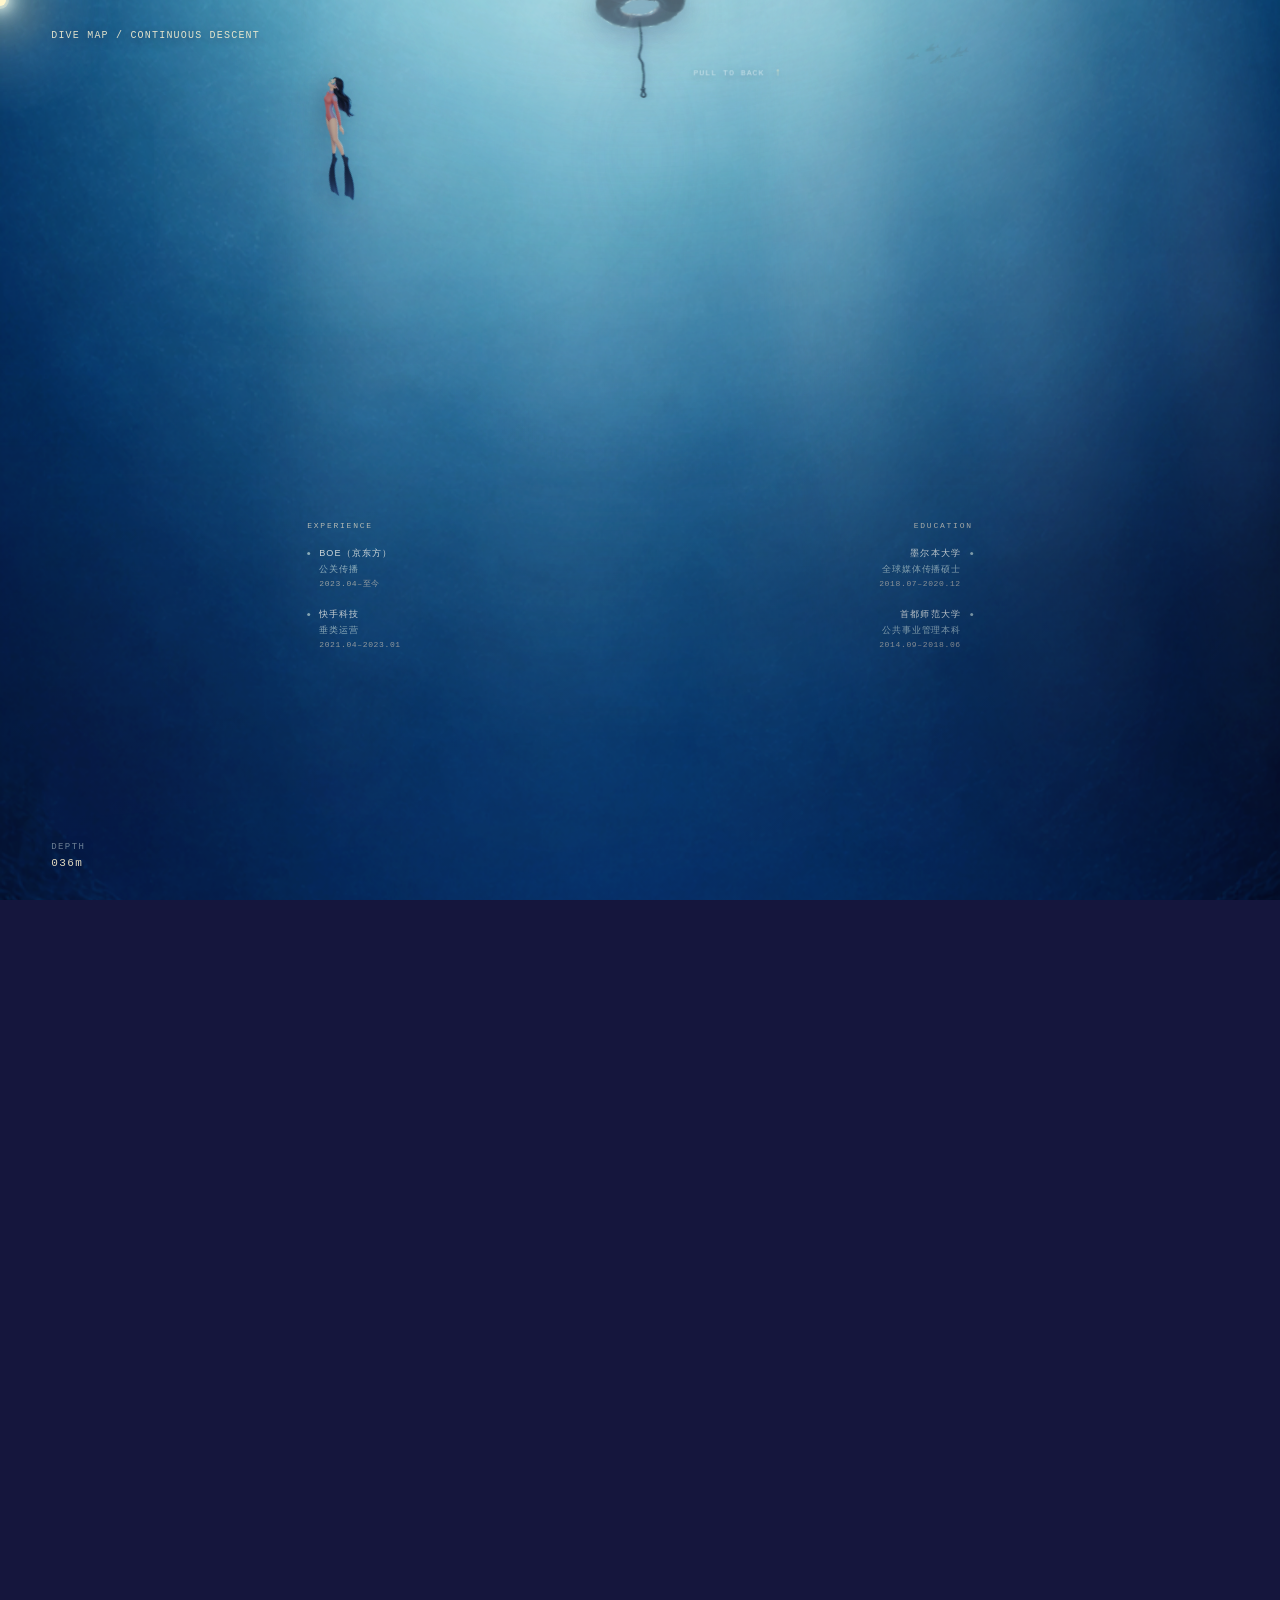
==== commit d4e1fdbf: "Finalize LTPO visual and motion updates" ====
--- a/dive.html
+++ b/dive.html
@@ -5,7 +5,7 @@
   <meta name="viewport" content="width=device-width,initial-scale=1">
   <meta name="description" content="Dreaming of the Sea — Continuous Descent prototype">
   <title>Deep Sea — Continuous Descent</title>
-  <link rel="stylesheet" href="styles.css?v=20260904-ltpo-correction-v5">
+  <link rel="stylesheet" href="styles.css?v=20260904-ltpo-final-v4">
   <link rel="stylesheet" href="motion.css?v=20260830-deep-water-v6">
 </head>
 <body class="descent-body">
@@ -48,6 +48,7 @@
         </button>
       </div>
       <section class="case-reading-layer" aria-modal="true" aria-label="Case reading" tabindex="0" hidden>
+        <div class="ltpo-reading-background" aria-hidden="true"><i class="ltpo-reading-water-base"></i><i class="ltpo-reading-water-light"></i><i class="ltpo-reading-water-haze"></i></div>
         <div class="case-reading-panel" data-reading-view="placeholder">
           <span class="case-reading-kicker">PROJECT</span>
           <h1 id="case-reading-title"></h1>
@@ -57,7 +58,7 @@
         <div class="ltpo-reading" data-reading-view="ltpo" data-reading-variant="tide" hidden tabindex="0">
           <div class="ltpo-reading-topbar"><span class="ltpo-reading-mark">LTPO</span><button class="case-reading-return case-reading-return-top" type="button">BACK</button></div>
           <aside class="ltpo-reading-rail" aria-label="阅读进度">
-            <div class="ltpo-reading-rail-track"><i class="ltpo-reading-rail-progress"></i></div>
+            <div class="ltpo-reading-rail-track"><i class="ltpo-reading-rail-progress"></i><svg class="ltpo-reading-rail-beam" viewBox="0 0 12 1000" preserveAspectRatio="none" aria-hidden="true"><path d="M6 0 C3 166 9 330 6 500 S3 834 6 1000"></path><circle cx="6" cy="0" r="5"></circle></svg></div>
             <nav class="ltpo-reading-rail-sections" aria-label="章节导航">
               <button type="button" data-reading-target="overview"><i></i><span>项目概述</span></button>
               <button type="button" data-reading-target="challenge"><i></i><span>项目挑战</span></button>
@@ -66,11 +67,16 @@
             </nav>
             <span class="ltpo-reading-rail-current">项目概述</span>
           </aside>
+          <svg class="ltpo-reading-signal" viewBox="0 0 1440 900" preserveAspectRatio="none" aria-hidden="true">
+            <path class="ltpo-reading-signal-landing" d="M-40 470 C150 426 272 520 446 474 S708 418 876 474 S1164 548 1488 438"></path>
+            <path class="ltpo-reading-signal-overview" d="M-60 616 C164 562 306 672 490 606 S780 516 954 598 S1226 676 1500 590"></path>
+            <path class="ltpo-reading-signal-strategy" d="M-40 358 C190 322 338 408 512 358 S808 302 976 362 S1222 424 1484 346"></path>
+          </svg>
           <header class="ltpo-reading-hero ltpo-reading-block" data-reading-step="project">
             <div class="ltpo-reading-hero-stage">
             <span class="ltpo-reading-index">LTPO</span>
             <p class="ltpo-reading-kicker">LTPO</p>
-            <div class="ltpo-reading-hero-mark ltpo-reading-light-target" data-light-level="hero" aria-hidden="true">LTPO</div>
+            <div class="ltpo-reading-hero-mark ltpo-reading-light-target" data-light-level="hero" aria-hidden="true"><span>LTP</span><svg class="ltpo-reading-hero-o" viewBox="0 0 100 130" focusable="false"><ellipse cx="50" cy="65" rx="38" ry="56"></ellipse></svg><i class="ltpo-reading-hero-sheen"></i></div>
             <div class="ltpo-reading-hero-meta">
               <p class="ltpo-reading-deck">LTPO 技术营销</p>
               <p class="ltpo-reading-date">2025.04 — 2025.12</p>
@@ -182,6 +188,6 @@
   </main>
   <div class="descent-scroll-spacer" aria-hidden="true"></div>
   <script src="vendor/gsap.min.js"></script>
-  <script src="script.js?v=20260904-ltpo-correction-v2"></script>
+  <script src="script.js?v=20260904-ltpo-final-v1"></script>
 </body>
 </html>
--- a/styles.css
+++ b/styles.css
@@ -775,12 +775,24 @@
 .dive-descent.is-case-reading .case-discovery-layer{visibility:hidden!important;opacity:0!important;pointer-events:none!important}
 .dive-descent .case-reading-layer[data-reading-mode="placeholder"]{display:grid;overflow:hidden}
 .dive-descent .case-reading-layer[data-reading-mode="ltpo"]{display:block;overflow-x:hidden;overflow-y:auto;overscroll-behavior:contain;scrollbar-width:none;background:var(--ocean-bg,#071923);color:var(--text-primary,#EDF4F2)}
+.dive-descent .ltpo-reading-background{position:fixed;inset:0;z-index:0;overflow:hidden;pointer-events:none;background:var(--ocean-bg)}
+.dive-descent .ltpo-reading-background>i{position:absolute;inset:0;display:block;pointer-events:none}
+.dive-descent .ltpo-reading-background>i.ltpo-reading-water-base{inset:-10%;background:linear-gradient(132deg,var(--ltpo-reading-deep) 0%,var(--ocean-bg) 34%,color-mix(in srgb,var(--ocean-bg) 78%,var(--ltpo-cave-muted) 22%) 69%,var(--ltpo-reading-deep) 100%);transform:scale(1.04);animation:ltpo-reading-water-drift 46s ease-in-out infinite}
+.dive-descent .ltpo-reading-background>i.ltpo-reading-water-light{inset:-18%;opacity:.18;filter:blur(48px);mix-blend-mode:screen;background:radial-gradient(ellipse 74% 38% at 28% 18%,color-mix(in srgb,var(--ltpo-reading-light) 58%,transparent),transparent 74%),radial-gradient(ellipse 66% 42% at 82% 70%,color-mix(in srgb,var(--ltpo-cave-muted) 34%,transparent),transparent 76%),linear-gradient(112deg,transparent 12%,color-mix(in srgb,var(--ltpo-reading-light) 18%,transparent) 43%,transparent 73%);animation:ltpo-reading-light-drift 59s ease-in-out -16s infinite}
+.dive-descent .ltpo-reading-background>i.ltpo-reading-water-haze{inset:-12%;opacity:.11;filter:blur(36px);mix-blend-mode:soft-light;background:radial-gradient(ellipse 54% 68% at 6% 73%,color-mix(in srgb,var(--ltpo-reading-deep) 72%,transparent),transparent 78%),radial-gradient(ellipse 58% 54% at 94% 12%,color-mix(in srgb,var(--ltpo-cave-muted) 34%,transparent),transparent 81%),linear-gradient(180deg,transparent 7%,color-mix(in srgb,var(--ltpo-cave-muted) 11%,transparent) 48%,transparent 93%);animation:ltpo-reading-haze-drift 73s ease-in-out -31s infinite}
+.dive-descent .case-reading-layer[data-reading-mode="placeholder"] .ltpo-reading-background{display:none}
+.dive-descent .case-reading-layer[data-reading-mode="ltpo"]>.ltpo-reading{position:relative;z-index:1}
+@keyframes ltpo-reading-water-drift{0%,100%{transform:translate3d(-1.2%,-.8%,0) scale(1.04)}47%{transform:translate3d(1.6%,1.1%,0) scale(1.075)}}
+@keyframes ltpo-reading-light-drift{0%,100%{transform:translate3d(-1.8%,-1.2%,0) scale(1.02);opacity:.16}53%{transform:translate3d(2.2%,1.4%,0) scale(1.06);opacity:.21}}
+@keyframes ltpo-reading-haze-drift{0%,100%{transform:translate3d(1.1%,-.5%,0) scale(1.025)}45%{transform:translate3d(-1.5%,1.1%,0) scale(1.055)}}
+@media (prefers-reduced-motion:reduce){.dive-descent .ltpo-reading-water-base,.dive-descent .ltpo-reading-water-light,.dive-descent .ltpo-reading-water-haze{animation:none}}
 .dive-descent .case-reading-layer[hidden]{display:none!important}
 .dive-descent .case-reading-layer[data-reading-mode="ltpo"]::-webkit-scrollbar{display:none}
 .dive-descent .case-reading-layer [hidden]{display:none!important}
-.dive-descent .ltpo-reading[data-reading-variant="tide"]{--ocean-bg:#071923;--ocean-bg-deep:#041117;--text-primary:#EDF4F2;--text-secondary:#C3D1D0;--text-muted:#93A9AA;--aqua-primary:#BFE7E8;--aqua-secondary:#9FCFD3;--aqua-strong:#D1F0EF;--gold-primary:#F4DF79;--gold-bright:#FFF4A8;--gold-core:#FFF8C9;--gold-soft:#DCCB78;--ltpo-display:"Arial Narrow","Avenir Next Condensed","Helvetica Neue",Arial,sans-serif;--ltpo-cn:"PingFang SC","Noto Sans SC","Hiragino Sans GB",sans-serif;--ltpo-meta:"SF Mono","Roboto Mono",ui-monospace,monospace;--ltpo-title:var(--text-primary);--ltpo-body:var(--text-secondary);--ltpo-secondary:var(--text-muted);--ltpo-accent:var(--aqua-primary);--ltpo-tonal:var(--aqua-secondary);--ltpo-warm:var(--gold-bright);--reading-gutter:5.5vw;position:relative;box-sizing:border-box;width:100%;max-width:1440px;min-height:100%;margin:0 auto;padding:0 var(--reading-gutter) 150px;color:var(--text-primary);isolation:isolate;overflow-x:clip}
+.dive-descent .ltpo-reading[data-reading-variant="tide"]{--ocean-bg:#071923;--ocean-bg-deep:#041117;--text-primary:#EDF4F2;--text-secondary:#C3D1D0;--text-muted:#93A9AA;--aqua-primary:#BFE7E8;--aqua-secondary:#9FCFD3;--aqua-strong:#D1F0EF;--gold-primary:#F4DF79;--gold-bright:#FFF4A8;--gold-core:#FFF8C9;--gold-soft:#DCCB78;--ltpo-display:"Avenir Next Condensed","Helvetica Neue",Arial,sans-serif;--ltpo-cn:"PingFang SC","Noto Sans SC","Hiragino Sans GB",sans-serif;--ltpo-meta:"SF Mono","Roboto Mono",ui-monospace,monospace;--ltpo-title:var(--text-primary);--ltpo-body:var(--text-secondary);--ltpo-secondary:var(--text-muted);--ltpo-accent:var(--aqua-primary);--ltpo-tonal:var(--aqua-secondary);--ltpo-warm:var(--gold-bright);--reading-gutter:5.5vw;position:relative;box-sizing:border-box;width:100%;max-width:1440px;min-height:100%;margin:0 auto;padding:0 var(--reading-gutter) 150px;color:var(--text-primary);isolation:isolate;overflow-x:clip}
 .dive-descent .case-reading-layer[data-reading-mode="ltpo"]{--ocean-bg:#071923;--ocean-bg-deep:#041117;--text-primary:#EDF4F2;--text-secondary:#C3D1D0;--text-muted:#93A9AA;--aqua-primary:#BFE7E8;--aqua-secondary:#9FCFD3;--aqua-strong:#D1F0EF;--gold-primary:#F4DF79;--gold-bright:#FFF4A8;--gold-core:#FFF8C9;--gold-soft:#DCCB78;background:var(--ocean-bg)}
-.dive-descent .ltpo-reading::before{content:"";position:fixed;inset:0;z-index:-1;pointer-events:none;background:radial-gradient(ellipse 58% 34% at 76% calc(8% + var(--reading-progress,0) * 36%),rgba(93,167,182,.12),transparent 72%),radial-gradient(ellipse 50% 46% at 8% calc(58% - var(--reading-progress,0) * 22%),rgba(21,93,119,.12),transparent 74%)}
+.dive-descent .case-reading-layer[data-reading-mode="ltpo"],.dive-descent .case-reading-layer[data-reading-mode="ltpo"]>.ltpo-reading{--ltpo-cave-shadow:rgb(4 10 34);--ltpo-cave-water:rgb(35 74 92);--ltpo-cave-light:rgb(68 145 171);--ltpo-reading-neutral:rgb(122 130 132);--ltpo-cave-muted:color-mix(in srgb,var(--ltpo-cave-water) 72%,var(--ltpo-reading-neutral) 28%);--ocean-bg:color-mix(in srgb,var(--ltpo-cave-shadow) 55%,var(--ltpo-cave-muted) 45%);--ltpo-reading-deep:color-mix(in srgb,var(--ltpo-cave-shadow) 76%,var(--ltpo-cave-muted) 24%);--ltpo-reading-light:color-mix(in srgb,var(--ltpo-cave-light) 42%,var(--ltpo-reading-neutral) 58%)}
+.dive-descent .ltpo-reading::before{content:"";position:fixed;inset:0;z-index:-1;pointer-events:none;background:radial-gradient(ellipse 58% 34% at 76% calc(8% + var(--reading-progress,0) * 36%),color-mix(in srgb,var(--ltpo-reading-light) 13%,transparent),transparent 72%),radial-gradient(ellipse 50% 46% at 8% calc(58% - var(--reading-progress,0) * 22%),color-mix(in srgb,var(--ltpo-cave-muted) 12%,transparent),transparent 74%)}
 .dive-descent .ltpo-reading-topbar{position:sticky;top:0;z-index:30;display:flex;align-items:center;justify-content:space-between;height:76px;margin:0 calc(var(--reading-gutter) * -1);padding:0 var(--reading-gutter);background:linear-gradient(180deg,rgba(7,25,35,.96),rgba(7,25,35,.72) 68%,transparent);pointer-events:none}
 .dive-descent .ltpo-reading-topbar>*{pointer-events:auto}
 .dive-descent .ltpo-reading-mark{color:rgba(195,209,208,.56);font:10px/1.2 var(--ltpo-meta);letter-spacing:.22em}
@@ -789,7 +801,11 @@
 .dive-descent .ltpo-reading .case-reading-return:focus-visible{outline:1px solid var(--aqua-secondary);outline-offset:7px}
 .dive-descent .ltpo-reading-hero{position:relative;min-height:148svh;padding:0}
 .dive-descent .ltpo-reading-hero-stage{position:sticky;top:0;height:100svh;min-height:640px;overflow:visible}
-.dive-descent .ltpo-reading-hero-mark{position:absolute;left:0;top:50%;z-index:1;margin:0;color:var(--ltpo-title);font:500 clamp(160px,24vw,380px)/.82 var(--ltpo-display);letter-spacing:-.06em;white-space:nowrap;transform:translate3d(0,-50%,0) translate3d(calc(var(--project-handoff,0) * -4vw),calc(var(--project-handoff,0) * -3vh),0) scale(calc(1 - var(--project-handoff,0) * .12));transform-origin:left center;will-change:transform}
+.dive-descent .ltpo-reading-hero-mark{position:absolute;left:0;top:50%;z-index:1;display:inline-flex;align-items:center;width:max-content;margin:0;color:var(--ltpo-title);font:500 clamp(160px,24vw,380px)/.82 var(--ltpo-display);letter-spacing:-.06em;white-space:nowrap;overflow:visible;transform:translate3d(0,-50%,0) translate3d(calc(var(--project-handoff,0) * -4vw),calc(var(--project-handoff,0) * -3vh),0) scale(calc(1 - var(--project-handoff,0) * .12));transform-origin:left center;will-change:transform}
+.dive-descent .ltpo-reading-hero-mark>span,.dive-descent .ltpo-reading-hero-mark>svg{position:relative;z-index:1}
+.dive-descent .ltpo-reading-hero-o{display:block;flex:0 0 auto;width:.55em;height:.9em;margin-left:.015em;overflow:visible}
+.dive-descent .ltpo-reading-hero-o ellipse{fill:none;stroke:var(--ltpo-title);stroke-width:22;vector-effect:non-scaling-stroke}
+.dive-descent .ltpo-reading-hero-sheen{position:absolute;inset:-14% -7%;z-index:2;display:block;pointer-events:none;overflow:visible;opacity:var(--hero-sheen-opacity,.1);mix-blend-mode:screen;background:radial-gradient(ellipse 20% 96% at var(--hero-sheen-x,36%) 48%,rgba(230,246,245,.8),rgba(190,225,228,.22) 38%,transparent 76%);filter:blur(8px);transform:translate3d(var(--hero-sheen-translate,0),0,0);transition:opacity .36s ease}
 .dive-descent .ltpo-reading-hero-stage>.ltpo-reading-index,.dive-descent .ltpo-reading-hero-stage>.ltpo-reading-kicker{display:none}
 .dive-descent .ltpo-reading-hero-meta{position:absolute;top:50%;right:96px;z-index:2;display:grid;justify-items:end;gap:7px;width:max-content;max-width:calc(100% - 48vw);transform:translateY(-50%);text-align:right}
 .dive-descent .ltpo-reading-hero-meta p{margin:0;white-space:nowrap}
@@ -804,22 +820,19 @@
 .dive-descent .ltpo-reading-overview{display:grid;grid-template-columns:minmax(0,5fr) minmax(0,5fr);align-items:center;column-gap:clamp(54px,9vw,150px);min-height:126svh;padding-top:12vh}
 .dive-descent .ltpo-reading-overview-intro{width:min(100%,540px)}
 .dive-descent .ltpo-reading-overview-intro h2{transform:translate3d(calc((1 - var(--what-progress,0)) * 1.2vw),calc((1 - var(--what-progress,0)) * 18px),0) scale(calc(.96 + var(--what-progress,0) * .04));letter-spacing:calc(.01em + (1 - var(--what-progress,0)) * .035em);opacity:calc(.68 + var(--what-progress,0) * .32)}
-.dive-descent .ltpo-reading-overview-intro p{max-width:34em;margin:40px 0 0;color:var(--ltpo-body);font:400 18px/1.8 var(--ltpo-cn);letter-spacing:.025em;transform:translate3d(calc((1 - var(--what-progress,0)) * 1vw),calc((1 - var(--what-progress,0)) * 10px),0);opacity:calc(.72 + var(--what-progress,0) * .28)}
+.dive-descent .ltpo-reading-overview-intro p{max-width:34em;margin:40px 0 0;color:var(--ltpo-body);font:400 18px/1.8 var(--ltpo-cn);letter-spacing:.025em;transform:translate3d(calc((1 - var(--what-progress,0)) * 1vw),calc((1 - var(--what-progress,0)) * 10px),0);opacity:calc(.82 + var(--what-progress,0) * .18)}
 .dive-descent .ltpo-reading-values{display:grid;gap:13px;width:100%;max-width:580px;margin:0;padding:0;color:var(--ltpo-title);transform:translate3d(calc((1 - var(--what-progress,0)) * 2vw),calc((1 - var(--what-progress,0)) * 10px),0) scale(calc(.98 + var(--what-progress,0) * .02));opacity:calc(.52 + var(--what-progress,0) * .48)}
-.dive-descent .ltpo-reading-values span{display:block;padding:18px 0 19px;border-top:1px solid rgba(190,215,218,.18);color:var(--aqua-strong);font:500 clamp(56px,8vw,130px)/.86 var(--ltpo-cn);letter-spacing:-.045em;white-space:nowrap;transform:translate3d(calc((1 - var(--what-progress,0)) * 1vw),0,0);opacity:calc(.72 + var(--what-progress,0) * .28);transition:transform .42s cubic-bezier(.2,.75,.25,1),opacity .32s ease,filter .32s ease,letter-spacing .32s ease)}
-.dive-descent .ltpo-reading-values span:nth-child(2),.dive-descent .ltpo-reading-values span:nth-child(3){opacity:.42;filter:blur(1.5px);letter-spacing:.02em}
-.dive-descent .ltpo-reading-values span:nth-child(2){transform:translate3d(1.5vw,0,0)}
-.dive-descent .ltpo-reading-values span:nth-child(3){transform:translate3d(2.5vw,0,0)}
+.dive-descent .ltpo-reading-values span{display:block;padding:18px 0 19px;border-top:1px solid rgba(190,215,218,.18);color:var(--aqua-strong);font:500 clamp(56px,8vw,130px)/.86 var(--ltpo-cn);letter-spacing:var(--benefit-tracking,-.045em);white-space:nowrap;transform:translate3d(calc((1 - var(--what-progress,0)) * 1vw),var(--benefit-y,0),0) scale(calc(.88 + var(--benefit-weight,1) * .12));transform-origin:left center;opacity:var(--benefit-opacity,1);filter:blur(var(--benefit-blur,0));transition:transform .28s cubic-bezier(.2,.75,.25,1),opacity .24s ease,filter .24s ease,letter-spacing .24s ease,color .24s ease}
 .dive-descent .ltpo-reading-challenge{display:grid;grid-template-columns:minmax(0,5fr) minmax(0,6fr);align-items:center;column-gap:clamp(48px,8vw,135px);min-height:136svh;padding-top:11vh}
 .dive-descent .ltpo-reading-challenge-intro{width:min(100%,520px);transform:translate3d(calc((1 - var(--challenge-takeover,0)) * 1.2vw),calc((1 - var(--challenge-takeover,0)) * 10px),0)}
 .dive-descent .ltpo-reading-challenge-intro h2{opacity:calc(.72 + var(--challenge-takeover,0) * .28)}
 .dive-descent .ltpo-reading-challenge-intro p,.dive-descent .ltpo-reading-challenge-copy p{color:var(--ltpo-body);font:400 18px/1.8 var(--ltpo-cn);letter-spacing:.025em}
 .dive-descent .ltpo-reading-challenge-intro p{max-width:31em;margin:42px 0 0}
-.dive-descent .ltpo-reading-challenge-copy{width:100%;max-width:620px;margin-left:auto;padding-left:clamp(18px,3vw,48px);border-left:1px solid rgba(190,215,218,.25);transform:translate3d(calc((1 - var(--challenge-takeover,0)) * 2.5vw),calc((1 - var(--challenge-takeover,0)) * 14px),0);opacity:calc(.7 + var(--challenge-takeover,0) * .3)}
+.dive-descent .ltpo-reading-challenge-copy{width:100%;max-width:620px;margin-left:auto;padding-left:clamp(18px,3vw,48px);border-left:1px solid rgba(190,215,218,.25);transform:translate3d(calc((1 - var(--challenge-takeover,0)) * 2.5vw),calc((1 - var(--challenge-takeover,0)) * 14px),0);opacity:calc(.82 + var(--challenge-takeover,0) * .18)}
 .dive-descent .ltpo-reading-label{display:block;color:var(--text-muted);font:13px/1.4 var(--ltpo-meta);letter-spacing:.12em}
 .dive-descent .ltpo-reading-challenge-copy p{margin:20px 0 0}
 .dive-descent .ltpo-reading-challenge-copy small{position:relative;display:block;height:158px;margin-top:58px;color:var(--ltpo-title);font:500 1em/1 var(--ltpo-cn)}
-.dive-descent .ltpo-reading-challenge-copy small b{position:absolute;display:block;color:var(--ltpo-title);font:500 clamp(38px,4vw,58px)/1.08 var(--ltpo-cn);letter-spacing:.01em;transform:translate3d(var(--term-x,0),var(--term-y,0),0) scale(var(--term-scale,1));opacity:var(--term-reveal,1)}
+.dive-descent .ltpo-reading-challenge-copy small b{position:absolute;display:block;color:var(--ltpo-title);font:500 clamp(38px,4vw,58px)/1.08 var(--ltpo-cn);letter-spacing:.01em;transform:translate3d(var(--term-x,0),var(--term-y,0),0) scale(var(--term-scale,1));opacity:var(--term-reveal,1);filter:blur(calc((1 - var(--term-reveal,1)) * 4px));transition:filter .26s ease}
 .dive-descent .ltpo-reading-challenge-problem-lead{left:0;top:0}
 .dive-descent .ltpo-reading-challenge-problem-question{left:20%;top:82px;color:var(--aqua-primary)!important}
 
@@ -827,16 +840,16 @@
 .dive-descent .ltpo-reading-strategy-stage{position:sticky;top:0;height:100svh;min-height:640px;overflow:hidden}
 .dive-descent .ltpo-reading-strategy-intro,.dive-descent .ltpo-reading-strategy-scenes,.dive-descent .ltpo-reading-phase{position:absolute;inset:0;box-sizing:border-box;margin:0}
 .dive-descent .ltpo-reading-strategy-intro,.dive-descent .ltpo-reading-phase{visibility:hidden;pointer-events:none;opacity:0}
-.dive-descent .ltpo-reading-strategy-intro{z-index:20;opacity:var(--strategy-intro,0);transform:translate3d(0,calc((1 - var(--strategy-intro-enter,0)) * 14px - var(--strategy-intro-leave,0) * 14px),0)}
+.dive-descent .ltpo-reading-strategy-intro{z-index:20;opacity:calc(.82 + var(--strategy-intro,0) * .18);transform:translate3d(0,calc((1 - var(--strategy-intro-enter,0)) * 14px - var(--strategy-intro-leave,0) * 14px),0)}
 .dive-descent .ltpo-reading[data-strategy-scene="intro"] .ltpo-reading-strategy-intro,.dive-descent .ltpo-reading[data-strategy-scene="foundation"] .ltpo-reading-phase-foundation,.dive-descent .ltpo-reading[data-strategy-scene="amplification"] .ltpo-reading-phase-amplification,.dive-descent .ltpo-reading[data-strategy-scene="media"] .ltpo-reading-phase-amplification{visibility:visible;pointer-events:auto}
 .dive-descent .ltpo-reading[data-strategy-scene="foundation"] .ltpo-reading-phase-foundation,.dive-descent .ltpo-reading[data-strategy-scene="amplification"] .ltpo-reading-phase-amplification,.dive-descent .ltpo-reading[data-strategy-scene="media"] .ltpo-reading-phase-amplification{opacity:1}
 .dive-descent .ltpo-reading-strategy-intro .ltpo-reading-section-heading{position:absolute;left:0;top:12vh;width:100%}
 .dive-descent .ltpo-reading-strategy-intro .ltpo-reading-section-heading h2{margin-top:18px}
 .dive-descent .ltpo-reading-strategy-intro .ltpo-reading-section-heading p{position:absolute;right:96px;top:8vh;width:min(36vw,48ch);margin:0;color:var(--ltpo-body);font:400 18px/1.8 var(--ltpo-cn);letter-spacing:.025em}
 .dive-descent .ltpo-reading-strategy-bridge{position:absolute;left:0;right:0;top:50%;display:grid;grid-template-columns:repeat(3,minmax(0,1fr));align-items:center;gap:clamp(20px,3vw,54px);transform:translateY(-50%)}
-.dive-descent .ltpo-reading-strategy-bridge::before{content:"";position:absolute;left:12%;right:12%;top:50%;height:1px;z-index:0;background:linear-gradient(90deg,transparent,rgba(159,207,211,.22) 18%,rgba(159,207,211,.13) 50%,rgba(159,207,211,.22) 82%,transparent);filter:blur(.35px)}
+.dive-descent .ltpo-reading-strategy-bridge::before{content:"";position:absolute;left:12%;right:12%;top:50%;height:1px;z-index:0;background:linear-gradient(90deg,transparent,rgba(159,207,211,.22) 18%,rgba(159,207,211,.13) 50%,rgba(159,207,211,.22) 82%,transparent);filter:blur(.35px);transform:scaleX(var(--strategy-bridge-flow,0));transform-origin:left center}
 .dive-descent .ltpo-reading-strategy-bridge::after{content:"";position:absolute;left:22%;right:22%;top:calc(50% + 2px);height:1px;z-index:0;background:linear-gradient(90deg,transparent,rgba(191,231,232,.12),transparent);filter:blur(.7px)}
-.dive-descent .ltpo-reading-strategy-bridge span{position:relative;z-index:1;color:var(--aqua-primary);font:500 clamp(34px,3.1vw,42px)/1.1 var(--ltpo-cn);letter-spacing:.01em;white-space:nowrap;text-align:center}
+.dive-descent .ltpo-reading-strategy-bridge span{position:relative;z-index:1;color:var(--aqua-primary);font:500 clamp(34px,3.1vw,42px)/1.1 var(--ltpo-cn);letter-spacing:calc(.01em + (1 - var(--bridge-term,1)) * .035em);white-space:nowrap;text-align:center;transform:translate3d(0,calc((1 - var(--bridge-term,1)) * 12px),0) scale(calc(.9 + var(--bridge-term,1) * .1));opacity:calc(.3 + var(--bridge-term,1) * .7);filter:blur(calc((1 - var(--bridge-term,1)) * 2px))}
 .dive-descent .ltpo-reading-strategy-scenes{z-index:10}
 .dive-descent .ltpo-reading-foundation-copy{position:absolute;left:0;top:20vh;width:30%;opacity:var(--strategy-foundation,0);transform:translate3d(calc((1 - var(--strategy-foundation-enter,0)) * -18px - var(--strategy-foundation-leave,0) * -12px),calc((1 - var(--strategy-foundation-enter,0)) * 12px - var(--strategy-foundation-leave,0) * 12px),0)}
 .dive-descent .ltpo-reading-phase-heading{display:flex;align-items:flex-end;gap:20px}
@@ -852,12 +865,12 @@
 .dive-descent .ltpo-reading-phase-foundation .ltpo-reading-evidence-note>span,.dive-descent .ltpo-reading-phase-foundation .ltpo-reading-evidence-note>b,.dive-descent .ltpo-reading-phase-foundation .ltpo-reading-evidence-note>figcaption{display:none}
 .dive-descent .ltpo-reading-amplification-copy{position:absolute;inset:0;z-index:12;opacity:var(--strategy-amplification,0);transform:translate3d(calc((1 - var(--strategy-amplification-enter,0)) * 18px - var(--strategy-amplification-leave,0) * 18px),0,0)}
 .dive-descent .ltpo-reading-amplification-copy .ltpo-reading-phase-heading{position:absolute;left:0;top:12vh}
-.dive-descent .ltpo-reading-method-lockup{position:absolute;left:0;top:35vh;width:48%;margin:0;color:var(--ltpo-title);font:500 44px/1.02 var(--ltpo-cn);letter-spacing:.01em}
+.dive-descent .ltpo-reading-method-lockup{position:absolute;left:0;top:35vh;width:48%;margin:0;color:var(--ltpo-title);font:500 clamp(38px,3vw,44px)/1.02 var(--ltpo-cn);letter-spacing:.01em}
 .dive-descent .ltpo-reading-method-lockup>span{display:block;width:max-content}
 .dive-descent .ltpo-reading-method-lockup .ltpo-reading-method-secondary{margin:7px 0 0 28px;color:var(--aqua-primary)}
-.dive-descent .ltpo-reading-method-lockup>i{position:absolute;left:45%;top:50%;color:var(--gold-primary);font:500 28px/1 var(--ltpo-display);font-style:normal;transform:translate(-50%,-50%)}
+.dive-descent .ltpo-reading-method-lockup>i{position:absolute;left:42%;top:50%;color:var(--gold-primary);font:500 clamp(24px,2vw,30px)/1 var(--ltpo-display);font-style:normal;transform:translate(-50%,-50%)}
 .dive-descent .ltpo-reading-method-explanation{position:absolute;right:0;top:34vh;width:min(40%,55ch);margin:0;color:var(--ltpo-body);font:400 18px/1.8 var(--ltpo-cn);letter-spacing:.025em}
-.dive-descent .ltpo-reading-method-explanation em{color:var(--aqua-primary);font-style:normal}
+.dive-descent .ltpo-reading-method-explanation em{color:color-mix(in srgb,var(--ltpo-body) var(--method-body-mix,100%),var(--aqua-primary) var(--method-aqua-mix,0%));font-style:normal;opacity:var(--method-opacity,.5);filter:blur(var(--method-blur,2px));transition:color .3s ease,opacity .3s ease,filter .3s ease}
 .dive-descent .ltpo-reading-phase-amplification .ltpo-reading-series{position:absolute;inset:0;z-index:14;visibility:hidden;pointer-events:none;opacity:var(--media-progress,0);transform:translate3d(0,calc((1 - var(--media-enter,0)) * 18px - var(--media-leave,0) * 16px),0) scale(calc(.985 + var(--media-enter,0) * .015 - var(--media-leave,0) * .025))}
 .dive-descent .ltpo-reading[data-strategy-media-phase="arrival"] .ltpo-reading-phase-amplification .ltpo-reading-series,.dive-descent .ltpo-reading[data-strategy-media-phase="hold"] .ltpo-reading-phase-amplification .ltpo-reading-series,.dive-descent .ltpo-reading[data-strategy-media-phase="release"] .ltpo-reading-phase-amplification .ltpo-reading-series{visibility:visible;pointer-events:auto}
 .dive-descent .ltpo-reading-series-heading{position:absolute;left:0;top:10vh;z-index:3;margin:0;pointer-events:none}
@@ -875,22 +888,25 @@
 .dive-descent .ltpo-reading[data-media-interacted="true"] .ltpo-media-gesture{opacity:0}
 .dive-descent .ltpo-episode-stage{position:absolute;inset:11vh 2% 5vh 34%;z-index:2;overflow:visible;cursor:grab;touch-action:pan-y;pointer-events:auto;user-select:none}
 .dive-descent .ltpo-episode-stage.is-pressed,.dive-descent .ltpo-episode-stage.is-dragging{cursor:grabbing}
-.dive-descent .ltpo-episode{position:absolute;left:50%;top:50%;display:flex;align-items:center;justify-content:center;width:min(35vw,410px);height:min(68svh,720px);margin:0;opacity:var(--episode-opacity,0);transform:translate3d(calc(-50% + var(--episode-x,0px) + var(--episode-nudge,0px)),-50%,0) scale(var(--episode-scale,.82));transform-origin:center;transition:transform .72s cubic-bezier(.22,.72,.2,1),opacity .42s ease;will-change:transform,opacity}
+.dive-descent .ltpo-episode{position:absolute;left:50%;top:50%;z-index:var(--episode-z,1);display:flex;align-items:center;justify-content:center;width:min(35vw,410px);height:min(68svh,720px);margin:0;opacity:var(--episode-opacity,0);transform:translate3d(calc(-50% + var(--episode-x,0px) + var(--episode-nudge,0px)),calc(-50% + var(--episode-y,0px)),0) scale(var(--episode-scale,.82));transform-origin:center;transition:transform .72s cubic-bezier(.22,.72,.2,1),opacity .42s ease;will-change:transform,opacity}
 .dive-descent .ltpo-episode-stage.is-dragging .ltpo-episode{transition:none}
 .dive-descent .ltpo-episode video{display:block;width:100%;height:100%;aspect-ratio:9/16;object-fit:cover;background:#0E2026;box-shadow:0 26px 74px rgba(0,0,0,.35);pointer-events:none}
 .dive-descent .ltpo-episode figcaption{display:none}
-.dive-descent .ltpo-reading-ownership{position:absolute;left:58%;right:0;top:31vh;z-index:16;display:grid;gap:26px;margin:0;padding:0;opacity:var(--ownership-progress,0);transform:translate3d(calc((1 - var(--ownership-enter,0)) * 18px),0,0)}
+.dive-descent .ltpo-reading-ownership{position:absolute;left:0;right:60%;top:49vh;z-index:16;display:grid;gap:26px;margin:0;padding:0;opacity:var(--ownership-progress,0);transform:translate3d(calc((1 - var(--ownership-enter,0)) * -18px),0,0)}
 .dive-descent .ltpo-reading-ownership>span{color:var(--text-muted);font:15px/1.3 var(--ltpo-meta);letter-spacing:.12em}
 .dive-descent .ltpo-reading-ownership ul{display:grid;gap:15px;margin:0;padding:0;list-style:none;color:var(--ltpo-body);font:400 18px/1.5 var(--ltpo-cn)}
 .dive-descent .ltpo-reading-result{display:grid;grid-template-columns:minmax(190px,.7fr) minmax(0,1.35fr);align-content:center;gap:clamp(44px,9vw,150px);min-height:126svh;padding-top:8vh}
 .dive-descent .ltpo-reading-result-heading{align-self:start}
 .dive-descent .ltpo-reading-result-heading h2{margin-top:24px;transform:translate3d(0,calc((1 - var(--result-progress,0)) * 8px),0);opacity:calc(.84 + var(--result-progress,0) * .16)}
-.dive-descent .ltpo-reading-result-list{border-top:1px solid rgba(190,215,218,.2);transform:translate3d(0,calc((1 - var(--result-progress,0)) * 12px),0);opacity:calc(.78 + var(--result-progress,0) * .22)}
+.dive-descent .ltpo-reading-result-list{border-top:1px solid rgba(190,215,218,.2);transform:translate3d(0,calc((1 - var(--result-progress,0)) * 12px),0);opacity:calc(.82 + var(--result-progress,0) * .18)}
 .dive-descent .ltpo-reading-result-list p{display:grid;grid-template-columns:120px minmax(0,1fr);gap:24px;margin:0;padding:25px 0 28px;border-bottom:1px solid rgba(190,215,218,.14)}
 .dive-descent .ltpo-reading-result-list>p>span{color:var(--text-muted);font:15px/1.3 var(--ltpo-meta);letter-spacing:.08em}
 .dive-descent .ltpo-reading-result-list b{color:var(--ltpo-body);font:400 18px/1.8 var(--ltpo-cn);letter-spacing:.02em}
 .dive-descent .ltpo-reading-result-list p:first-child b{color:var(--ltpo-title)}
 .dive-descent .ltpo-reading-result-hero{display:block;color:var(--result-pulse-color,var(--ltpo-title));font:500 clamp(52px,6.1vw,90px)/.9 var(--ltpo-cn);letter-spacing:-.035em;transform:translate3d(calc((1 - var(--result-hero-progress,0)) * -28px),calc((1 - var(--result-hero-progress,0)) * 24px),0) scale(calc((.94 + var(--result-hero-progress,0) * .06) * var(--result-pulse-scale,1)));transform-origin:left bottom;transition:transform .58s cubic-bezier(.2,.75,.25,1),color .5s ease}
+.dive-descent .ltpo-reading-result-list .ltpo-reading-result-hero{font:500 clamp(48px,4.4vw,68px)/.96 var(--ltpo-cn)!important;letter-spacing:-.035em}
+.dive-descent .ltpo-reading-result.is-result-pulse .ltpo-reading-result-hero{--result-pulse-scale:.985;--result-pulse-color:var(--aqua-strong);filter:brightness(1.03)}
+.dive-descent .ltpo-reading-result.is-result-pulse-peak .ltpo-reading-result-hero{--result-pulse-scale:1.018;--result-pulse-color:var(--ltpo-title)}
 .dive-descent .ltpo-reading-end{grid-column:1/-1;display:flex;justify-content:center;margin-top:24vh;padding-top:0}
 .dive-descent .ltpo-reading-end .case-reading-return{padding:12px 8px 10px;font-size:16px;letter-spacing:.08em;border-bottom-color:rgba(195,209,208,.58)}
 .dive-descent .ltpo-reading-end .case-reading-return:hover,.dive-descent .ltpo-reading-end .case-reading-return:focus-visible{transform:translateY(-2px)}
@@ -900,23 +916,32 @@
   .dive-descent .ltpo-reading-challenge-copy{width:calc(100% - 96px)}
   .dive-descent .ltpo-reading-method-explanation{right:96px}
   .dive-descent .ltpo-episode-nav{right:96px}
-  .dive-descent .ltpo-reading-ownership{right:96px}
+  .dive-descent .ltpo-reading-ownership{left:0;right:60%}
   .dive-descent .ltpo-reading-result-list{margin-right:96px}
 }
 
 .dive-descent .ltpo-reading-rail{position:fixed;top:50%;right:32px;z-index:40;width:116px;height:47vh;min-height:290px;transform:translateY(-50%);pointer-events:auto}
 .dive-descent .ltpo-reading-rail-track{position:absolute;left:0;top:0;bottom:0;width:1px;background:rgba(190,215,218,.17)}
 .dive-descent .ltpo-reading-rail-progress{position:absolute;left:0;top:0;width:1px;height:calc(var(--reading-progress,0) * 100%);background:rgba(218,232,231,.62)}
+.dive-descent .ltpo-reading-rail-beam{position:absolute;left:-5px;top:0;width:12px;height:100%;overflow:visible;pointer-events:none}
+.dive-descent .ltpo-reading-rail-beam path{fill:none;stroke:rgba(191,231,232,.54);stroke-width:1;vector-effect:non-scaling-stroke;filter:drop-shadow(0 0 2px rgba(191,231,232,.16))}
+.dive-descent .ltpo-reading-rail-beam circle{fill:var(--aqua-strong);filter:drop-shadow(0 0 3px rgba(191,231,232,.34));opacity:.68}
 .dive-descent .ltpo-reading-rail-sections{position:absolute;inset:0;display:grid;align-content:space-between;justify-items:end}
 .dive-descent .ltpo-reading-rail-sections button{position:relative;display:flex;align-items:center;justify-content:flex-end;gap:10px;width:100%;height:18px;margin:0;padding:0;border:0;background:none;color:rgba(190,215,218,.34);font:13px/1.2 var(--ltpo-meta);letter-spacing:.05em;white-space:nowrap;cursor:pointer;transition:color .28s ease}
 .dive-descent .ltpo-reading-rail-sections button i{display:block;width:6px;height:1px;background:rgba(190,215,218,.22);transition:width .28s ease,background .28s ease}
 .dive-descent .ltpo-reading-rail-sections button.is-current{color:rgba(218,232,231,.82)}
 .dive-descent .ltpo-reading-rail-sections button.is-current i{width:16px;background:rgba(218,232,231,.72)}
 .dive-descent .ltpo-reading-rail-current{position:absolute;right:0;bottom:-28px;color:rgba(195,209,208,.62);font:13px/1.2 var(--ltpo-meta);letter-spacing:.06em;white-space:nowrap}
-.dive-descent .ltpo-reading-glyph-light{--glyph-base-layer:linear-gradient(var(--ltpo-title),var(--ltpo-title));--local-rx:106px;--local-ry:78px;color:transparent!important;-webkit-text-fill-color:transparent!important;background-image:radial-gradient(ellipse var(--local-rx) var(--local-ry) at var(--local-light-x,-999px) var(--local-light-y,-999px),#FFF8D2 0 24%,#F4E6AE 46%,rgba(243,231,184,.18) 68%,transparent 82%),var(--glyph-base-layer);background-repeat:no-repeat;-webkit-background-clip:text;background-clip:text}
-.dive-descent .ltpo-reading-glyph-light[data-light-level="body"]{--glyph-base-layer:linear-gradient(var(--ltpo-body),var(--ltpo-body));--local-rx:72px;--local-ry:56px}
-.dive-descent .ltpo-reading-glyph-light[data-light-level="section"]{--local-rx:112px;--local-ry:84px}
-.dive-descent .ltpo-reading-glyph-light[data-light-level="hero"]{--glyph-base-layer:linear-gradient(90deg,#DDE6E7,#C3DEE0 45%,#DDE6E7);--local-rx:162px;--local-ry:116px}
+.dive-descent .ltpo-reading-glyph-light{background:none!important;background-clip:border-box!important;-webkit-background-clip:border-box!important;-webkit-text-fill-color:currentColor!important;text-shadow:none;transition:text-shadow .22s ease,filter .22s ease}
+.dive-descent .ltpo-reading-glyph-light[data-light-active]{text-shadow:0 0 12px rgba(243,231,184,.15),0 0 28px rgba(191,231,232,.08)}
+.dive-descent .ltpo-reading-hero-mark.ltpo-reading-glyph-light[data-light-active]{--hero-sheen:.95;text-shadow:0 0 22px rgba(191,231,232,.12),0 0 48px rgba(191,231,232,.05)}
+.dive-descent .ltpo-reading-signal{position:fixed;inset:0;z-index:0;width:100vw;height:100svh;overflow:visible;pointer-events:none}
+.dive-descent .ltpo-reading-hero,.dive-descent .ltpo-reading-section{z-index:1}
+.dive-descent .ltpo-reading-signal path{fill:none;stroke:var(--aqua-secondary);stroke-width:1;vector-effect:non-scaling-stroke;stroke-linecap:round;stroke-dasharray:13 24;filter:blur(.18px);opacity:0;transition:opacity .45s ease,stroke-dashoffset 2.8s linear;animation:ltpo-signal-flow 21s linear infinite}
+.dive-descent .ltpo-reading-signal-landing{opacity:var(--signal-landing-opacity,0)!important}
+.dive-descent .ltpo-reading-signal-overview{opacity:var(--signal-overview-opacity,0)!important}
+.dive-descent .ltpo-reading-signal-strategy{opacity:var(--signal-strategy-opacity,0)!important}
+@keyframes ltpo-signal-flow{to{stroke-dashoffset:-240px}}
 
 .dive-descent.is-case-reading,.dive-descent.is-case-reading *{cursor:auto!important}
 .dive-descent.is-case-reading a,.dive-descent.is-case-reading button,.dive-descent.is-case-reading [role="button"]{cursor:pointer!important}
@@ -967,6 +992,7 @@
   .dive-descent .ltpo-reading-ownership{left:0;right:0;top:25vh}.dive-descent .ltpo-reading-result{min-height:142svh}.dive-descent .ltpo-reading-result-list{margin-top:18vh}.dive-descent .ltpo-reading-result-list p{grid-template-columns:1fr;gap:10px;padding:22px 0}.dive-descent .ltpo-reading-result-hero{font-size:clamp(42px,12vw,68px)}.dive-descent .ltpo-reading-end{margin-top:30vh}
 }
 @media(prefers-reduced-motion:reduce){
+  .dive-descent .ltpo-reading-signal{display:none}
   .dive-descent .ltpo-reading-hero-stage,.dive-descent .ltpo-reading-strategy-stage{position:relative;top:auto;height:auto;min-height:0}
   .dive-descent .ltpo-reading-hero,.dive-descent .ltpo-reading-strategy{min-height:auto}
   .dive-descent .ltpo-reading-hero-mark,.dive-descent .ltpo-reading-hero-meta,.dive-descent .ltpo-reading-overview-intro h2,.dive-descent .ltpo-reading-overview-intro p,.dive-descent .ltpo-reading-values,.dive-descent .ltpo-reading-values span,.dive-descent .ltpo-reading-challenge-intro,.dive-descent .ltpo-reading-challenge-copy,.dive-descent .ltpo-reading-challenge-copy small b,.dive-descent .ltpo-reading-result-heading,.dive-descent .ltpo-reading-result-list,.dive-descent .ltpo-reading-result-hero{transform:none!important;opacity:1!important;filter:none!important}
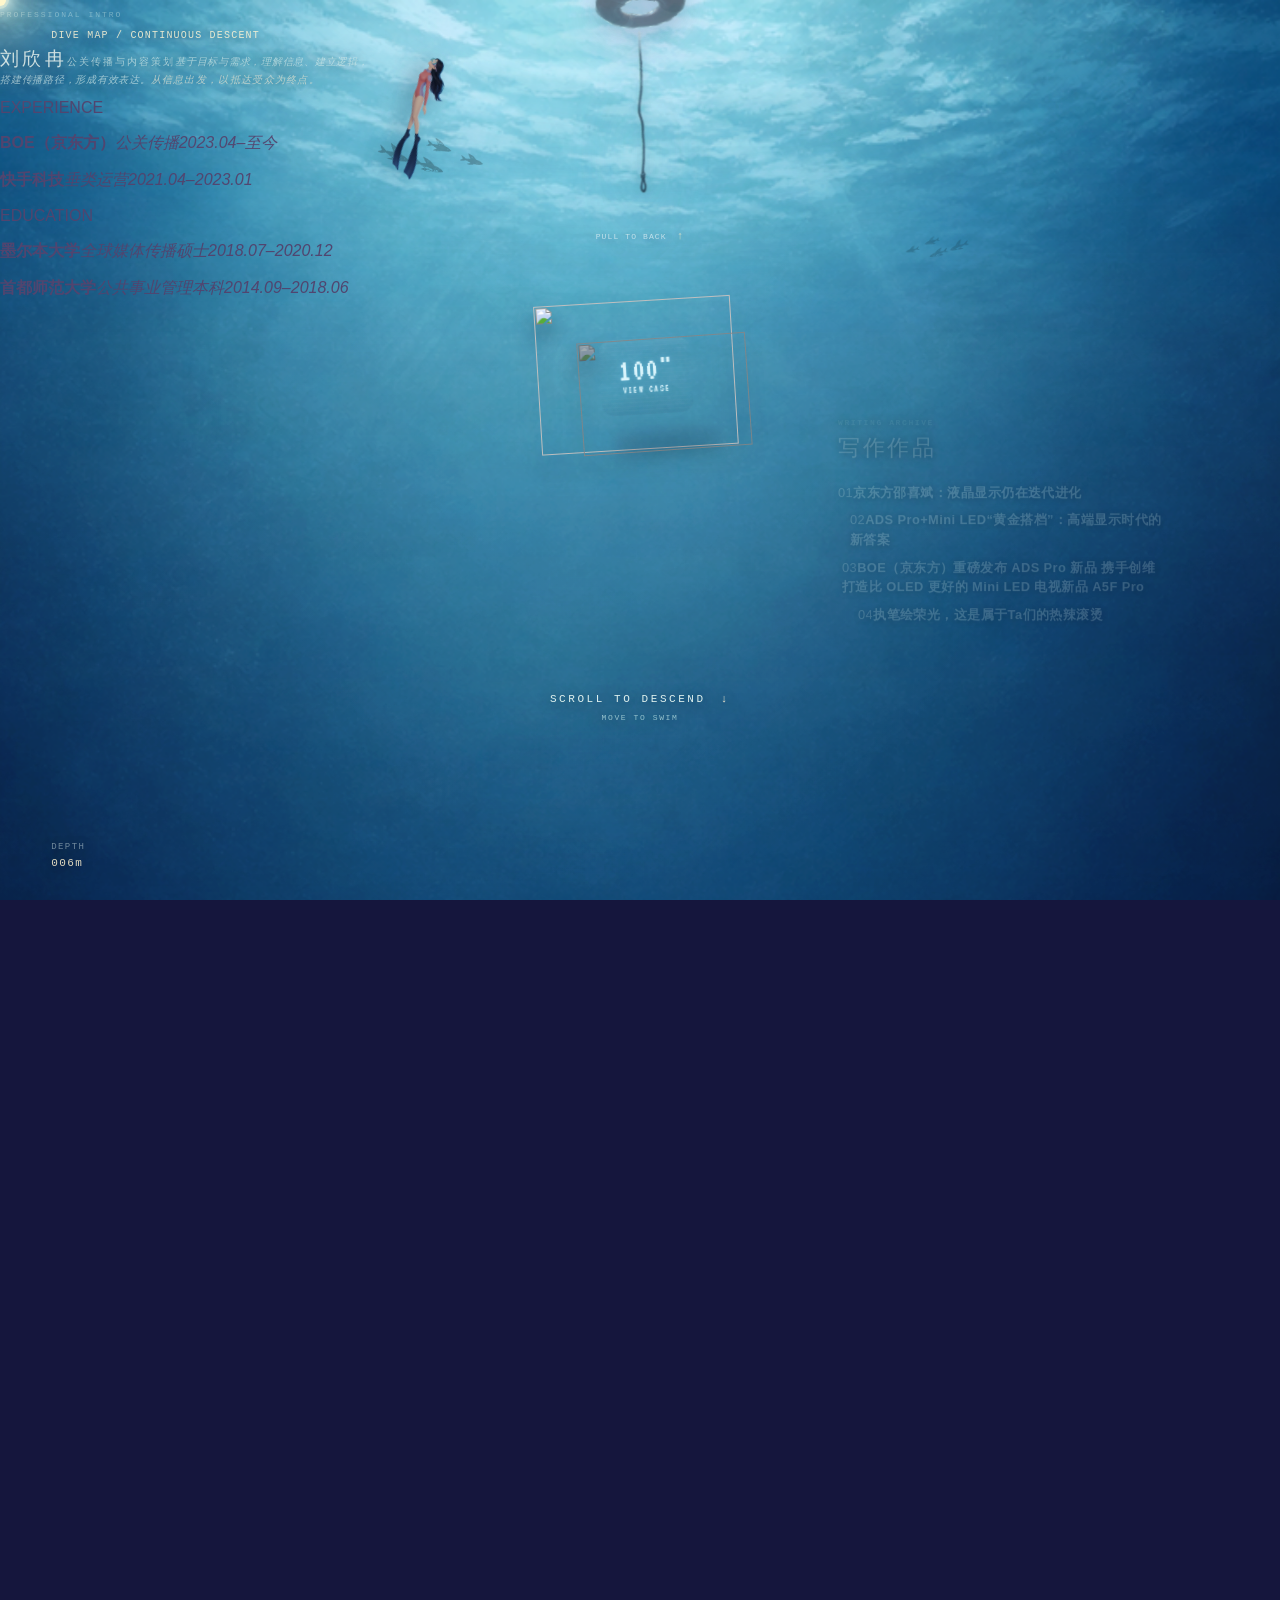
==== commit b8ce1a13: "Sync current immersive website implementation" ====
--- a/dive.html
+++ b/dive.html
@@ -5,8 +5,11 @@
   <meta name="viewport" content="width=device-width,initial-scale=1">
   <meta name="description" content="Dreaming of the Sea — Continuous Descent prototype">
   <title>Deep Sea — Continuous Descent</title>
-  <link rel="stylesheet" href="styles.css?v=20260904-ltpo-final-v4">
+  <link rel="stylesheet" href="styles.css?v=20260909-writing-water-v6">
   <link rel="stylesheet" href="motion.css?v=20260830-deep-water-v6">
+  <link rel="preconnect" href="https://fonts.googleapis.com">
+  <link rel="preconnect" href="https://fonts.gstatic.com" crossorigin>
+  <link href="https://fonts.googleapis.com/css2?family=VT323&display=swap" rel="stylesheet">
 </head>
 <body class="descent-body">
   <main class="dive-world dive-descent" data-page="dive" data-prototype="continuous-descent">
@@ -40,6 +43,32 @@
         <section class="profile-coordinates" aria-label="Experience and education"><div class="profile-coordinate profile-coordinate-work"><span>EXPERIENCE</span><p><b>BOE（京东方）</b><i>公关传播</i><em>2023.04–至今</em></p><p><b>快手科技</b><i>垂类运营</i><em>2021.04–2023.01</em></p></div><div class="profile-coordinate profile-coordinate-education"><span>EDUCATION</span><p><b>墨尔本大学</b><i>全球媒体传播硕士</i><em>2018.07–2020.12</em></p><p><b>首都师范大学</b><i>公共事业管理本科</i><em>2014.09–2018.06</em></p></div></section>
       </div>
       <div class="case-discovery-layer" aria-live="polite" aria-label="Case discovery">
+        <i class="case-cave-response" data-case-id="ltpo" aria-hidden="true"></i>
+        <i class="case-cave-response" data-case-id="mediaLab" aria-hidden="true"></i>
+        <button class="hundred-inch-entry" type="button" data-case-id="hundredInch" aria-label="进入 100-inch 项目">
+          <span class="hundred-inch-art" aria-hidden="true">
+            <img src="assets/100-inch-crt-television.png" alt="">
+            <span class="hundred-inch-screen"><strong>100&quot;</strong><small>VIEW CASE</small></span>
+          </span>
+        </button>
+        <button class="beijing2022-entry" type="button" data-case-id="beijing2022" aria-label="进入北京2022「冬奥全知道」项目">
+          <span class="beijing2022-art" aria-hidden="true">
+            <img src="assets/beijing2022-entry-sign.png" alt="">
+            <span class="beijing2022-hover-label"><strong>北京2022</strong><small>冬奥全知道</small></span>
+          </span>
+        </button>
+        <section class="writing-archive-discovery" data-writing-state="IDLE" aria-label="写作作品">
+          <div class="writing-archive-water-content">
+            <p class="writing-archive-eyebrow">WRITING ARCHIVE</p>
+            <h2 class="writing-archive-entry-label">写作作品</h2>
+            <div class="writing-archive-list" aria-label="写作作品目录">
+              <button class="writing-archive-title is-active-preview" type="button" data-writing-id="w1" aria-current="true" aria-label="阅读第 1 篇写作作品：京东方邵喜斌：液晶显示仍在迭代进化"><span>01</span><strong>京东方邵喜斌：液晶显示仍在迭代进化</strong></button>
+              <button class="writing-archive-title" type="button" data-writing-id="w2" aria-label="阅读第 2 篇写作作品：ADS Pro+Mini LED“黄金搭档”：高端显示时代的新答案"><span>02</span><strong>ADS Pro+Mini LED“黄金搭档”：高端显示时代的新答案</strong></button>
+              <button class="writing-archive-title" type="button" data-writing-id="w3" aria-label="阅读第 3 篇写作作品：BOE（京东方）重磅发布 ADS Pro 新品 携手创维打造比 OLED 更好的 Mini LED 电视新品 A5F Pro"><span>03</span><strong>BOE（京东方）重磅发布 ADS Pro 新品 携手创维打造比 OLED 更好的 Mini LED 电视新品 A5F Pro</strong></button>
+              <button class="writing-archive-title" type="button" data-writing-id="w4" aria-label="阅读第 4 篇写作作品：执笔绘荣光，这是属于Ta们的热辣滚烫"><span>04</span><strong>执笔绘荣光，这是属于Ta们的热辣滚烫</strong></button>
+            </div>
+          </div>
+        </section>
         <button class="case-discovery" type="button" data-case-id="ltpo" hidden>
           <span class="case-discovery-label">LTPO</span><small>ENTER</small>
         </button>
@@ -55,117 +84,491 @@
           <p>CASE CONTENT COMING NEXT</p>
           <button class="case-reading-return" type="button">BACK</button>
         </div>
-        <div class="ltpo-reading" data-reading-view="ltpo" data-reading-variant="tide" hidden tabindex="0">
-          <div class="ltpo-reading-topbar"><span class="ltpo-reading-mark">LTPO</span><button class="case-reading-return case-reading-return-top" type="button">BACK</button></div>
-          <aside class="ltpo-reading-rail" aria-label="阅读进度">
-            <div class="ltpo-reading-rail-track"><i class="ltpo-reading-rail-progress"></i><svg class="ltpo-reading-rail-beam" viewBox="0 0 12 1000" preserveAspectRatio="none" aria-hidden="true"><path d="M6 0 C3 166 9 330 6 500 S3 834 6 1000"></path><circle cx="6" cy="0" r="5"></circle></svg></div>
-            <nav class="ltpo-reading-rail-sections" aria-label="章节导航">
-              <button type="button" data-reading-target="overview"><i></i><span>项目概述</span></button>
-              <button type="button" data-reading-target="challenge"><i></i><span>项目挑战</span></button>
-              <button type="button" data-reading-target="strategy"><i></i><span>传播策略</span></button>
-              <button type="button" data-reading-target="result"><i></i><span>项目结果</span></button>
-            </nav>
-            <span class="ltpo-reading-rail-current">项目概述</span>
-          </aside>
-          <svg class="ltpo-reading-signal" viewBox="0 0 1440 900" preserveAspectRatio="none" aria-hidden="true">
-            <path class="ltpo-reading-signal-landing" d="M-40 470 C150 426 272 520 446 474 S708 418 876 474 S1164 548 1488 438"></path>
-            <path class="ltpo-reading-signal-overview" d="M-60 616 C164 562 306 672 490 606 S780 516 954 598 S1226 676 1500 590"></path>
-            <path class="ltpo-reading-signal-strategy" d="M-40 358 C190 322 338 408 512 358 S808 302 976 362 S1222 424 1484 346"></path>
+        <div class="writing-archive-reading" data-reading-view="writingArchive" hidden tabindex="0" aria-label="写作作品阅读">
+          <div class="writing-reading-topbar">
+            <span data-writing-reading-index>WRITING ARCHIVE / 01</span>
+            <button class="case-reading-return" type="button">BACK</button>
+          </div>
+          <article class="writing-reading-piece writing-reading-piece--viewpoint" data-writing-article="w1" aria-labelledby="writing-w1-title">
+            <header class="writing-reading-heading">
+              <div class="writing-reading-meta"><span>高管观点与行业表达</span><span>01 / 2024.05</span></div>
+              <h1 id="writing-w1-title">京东方邵喜斌：液晶显示仍在迭代进化</h1>
+            </header>
+            <div class="writing-viewpoint-composition">
+              <figure class="writing-viewpoint-portrait"><img src="assets/writing-archive/shao-xibin-pencil-v1.png" alt="根据邵喜斌真实照片绘制的铅笔人物图"><figcaption>邵喜斌 / 京东方科技集团高级副总裁</figcaption></figure>
+              <div class="writing-viewpoint-quotes">
+                <blockquote><span>INDUSTRY</span><p>液晶显示技术也仍然保持着持续迭代进化的态势。</p></blockquote>
+                <blockquote><span>ADS / ADS PRO</span><p>ADS 技术是当前的最佳解决方案。</p></blockquote>
+                <blockquote><span>AI + DISPLAY</span><p>光感、温感、局部刷新技术可以适应在 AI 技术推动下屏幕与环境和人的交互能力需求。</p></blockquote>
+              </div>
+              <figure class="writing-source-fragment"><img src="assets/writing-archive/shao-xibin-source.jpg" alt="新华网原文中的邵喜斌采访配图"><figcaption>新华网原文配图 / 2024</figcaption></figure>
+            </div>
+            <div class="writing-reading-source"><a href="https://www3.xinhuanet.com/tech/20240510/cecf2c08512246eabf4010481f505ba2/c.html" target="_blank" rel="noreferrer" data-writing-source>查看原文 ↗</a><span>新华网</span></div>
+          </article>
+
+          <article class="writing-reading-piece writing-reading-piece--thesis" data-writing-article="w2" hidden aria-labelledby="writing-w2-title">
+            <header class="writing-reading-heading">
+              <div class="writing-reading-meta"><span>产业议题与技术叙事</span><span>02</span></div>
+              <h1 id="writing-w2-title">ADS Pro+Mini LED“黄金搭档”：高端显示时代的新答案</h1>
+            </header>
+            <div class="writing-thesis-composition">
+              <blockquote class="writing-thesis-origin"><span>01 / THE DEBATE</span><p>过去几年，高端显示领域一直存在着 OLED 与高端 LCD 的技术路线之争。</p></blockquote>
+              <p class="writing-thesis-word" aria-hidden="true">协同</p>
+              <blockquote class="writing-thesis-synergy"><span>02 / THE SYNERGY</span><p>二者的结合并非简单的技术叠加，而是从底层实现了强强联合，形成了一套真正“懂用户”的高端显示解决方案。</p></blockquote>
+              <blockquote class="writing-thesis-anchor"><span>03 / THE JUDGEMENT</span><p>这套方案并非试图“替代”OLED，<strong>而是为用户提供另一种同样高端、但更加均衡的选择。</strong></p></blockquote>
+            </div>
+            <div class="writing-reading-source"><a href="https://finance.sina.com.cn/wm/2026-03-30/doc-inhsttre6554441.shtml" target="_blank" rel="noreferrer" data-writing-source>查看原文 ↗</a><span>CINNO</span></div>
+          </article>
+
+          <article class="writing-reading-piece writing-reading-piece--release" data-writing-article="w3" hidden aria-labelledby="writing-w3-title">
+            <div class="writing-release-hero">
+              <header class="writing-reading-heading">
+                <div class="writing-reading-meta"><span>联合传播</span><span>03 / 2025.02.21</span></div>
+                <p class="writing-release-lockup">BOE <i>×</i> SKYWORTH<br><strong>A5F PRO</strong></p>
+                <h1 id="writing-w3-title">BOE（京东方）重磅发布 ADS Pro 新品 携手创维打造比 OLED 更好的 Mini LED 电视新品 A5F Pro</h1>
+              </header>
+              <figure class="writing-release-stage"><img src="assets/writing-archive/a5f-pro-stage.png" alt="创维与京东方 2025 ADS Pro 新品发布会主舞台"><figcaption>创维 &amp; 京东方 2025 ADS Pro 新品发布会</figcaption></figure>
+            </div>
+            <blockquote class="writing-release-opening"><p>2月21日，BOE（京东方）与创维在福州联合举办 ADS Pro 新品发布会，重磅推出基于 ADS Pro 技术的全新极黑广角类纸屏，并全球首发于创维 A5F Pro 系列新品。</p></blockquote>
+            <div class="writing-release-technology">
+              <figure><img src="assets/writing-archive/a5f-pro-product.jpg" alt="创维 A5F Pro 产品现场展示"><figcaption>A5F Pro 产品展示 / ADS Pro × Mini LED</figcaption></figure>
+              <blockquote><span>DISPLAY TECHNOLOGY</span><p>基于京东方 ADS Pro 高端液晶显示技术，京东方与创维联合定制 A5F Pro 极黑广角类纸屏，实现了优于其他技术的超高环境光对比度、全视角无色偏等显著优势，让用户的观看体验实现明显提升。</p></blockquote>
+            </div>
+            <blockquote class="writing-release-view"><span>VIEWING ANGLE</span><p>观看视角方面，京东方 ADS Pro 可实现接近 180 度的超广对比度视角和超大色彩保真视角，结合 STW 全视角补偿层，使 A5F Pro 在各种光线和多角度观看条件下都能保持清晰细腻、色彩准确生动的观看效果。</p></blockquote>
+            <div class="writing-release-close" aria-hidden="true"><span>BOE</span><i>×</i><span>SKYWORTH</span><b>2025 ADS PRO</b></div>
+            <div class="writing-reading-source"><a href="https://www.boe.com/company/dynamic-d08ae95aad03414eb679837241b2c705" target="_blank" rel="noreferrer" data-writing-source>查看原文 ↗</a><span>BOE 官方</span></div>
+          </article>
+
+          <article class="writing-reading-piece writing-reading-piece--people" data-writing-article="w4" hidden aria-labelledby="writing-w4-title">
+            <header class="writing-reading-heading">
+              <div class="writing-reading-meta"><span>采访与人物内容</span><span>04 / 05·01</span></div>
+              <h1 id="writing-w4-title">执笔绘荣光，这是属于Ta们的热辣滚烫</h1>
+              <p class="writing-people-credit">选题策划、采访及撰稿均独立完成</p>
+            </header>
+            <div class="writing-people-opening"><p>五一劳动节，致敬每一位筑梦前行的人。<br>「艺云人」汇聚微光，闪耀荣光。<br>一块屏、一些日夜兼程、一支齐心团队，绘就了凝聚文化和艺术的天府大屋檐。</p></div>
+            <div class="writing-people-sequence">
+              <section class="writing-person writing-person--wang">
+                <div class="writing-person-portrait" role="img" aria-label="根据王石真实照片绘制的铅笔人物图"></div>
+                <div class="writing-person-copy"><span class="writing-person-number">01</span><p class="writing-person-keyword">不畏艰险</p><h2>王石</h2><p class="writing-person-role">京东方艺云传媒董事长、京东方艺云科技副总裁</p><blockquote>从正式安装到大屏点亮，仅有<strong>13天</strong>的时间，却要运作起<strong>1.1万平方米</strong>的大屏工程。时间紧、任务重，需要极大的人力物力。</blockquote><p class="writing-person-ending">天府大屋檐的项目，压力无限、困难无限，但曙光更是无限。</p></div>
+              </section>
+              <section class="writing-person writing-person--feng">
+                <div class="writing-person-portrait" role="img" aria-label="根据冯利明真实照片绘制的铅笔人物图"></div>
+                <div class="writing-person-copy"><span class="writing-person-number">02</span><p class="writing-person-keyword">安全</p><h2>冯利明</h2><p class="writing-person-role">京东方艺云数字展陈事业部项目经理</p><blockquote><strong>150多天</strong>，整整5个月的时间，这是我在外“飘”得最久的一次。项目工程量很大，而且在天气环境恶劣的情况下，还要在<strong>37米</strong>进行高空作业。</blockquote><p class="writing-person-ending">每天进行安全教育宣传，每次高空作业前都严格检查所有装备，并进行实时监测，最终实现项目<strong>0事故</strong>圆满交付。</p></div>
+              </section>
+              <section class="writing-person writing-person--chen">
+                <div class="writing-person-portrait" role="img" aria-label="根据陈镜暄真实照片绘制的铅笔人物图"></div>
+                <div class="writing-person-copy"><span class="writing-person-number">03</span><p class="writing-person-keyword">团队</p><h2>陈镜暄</h2><p class="writing-person-role">京东方艺云数字展陈事业部副总经理、天府大屋檐项目负责人</p><blockquote>从0到1，这个进步的过程，是我和项目一起成长走来的。</blockquote><p class="writing-person-ending">项目的每个阶段都会有无数次的抉择和决策，这要求把握项目的每个进度，清晰每个板块，才能在这样高节奏、高强度的工作里，用最短的时间、最快的速度、最好的质量，在<strong>20天</strong>内拼出一份奇迹。</p></div>
+              </section>
+              <section class="writing-person writing-person--liu">
+                <div class="writing-person-portrait" role="img" aria-label="根据刘兆雨真实照片绘制的铅笔人物图"></div>
+                <div class="writing-person-copy"><span class="writing-person-number">04</span><p class="writing-person-keyword">出圈</p><h2>刘兆雨</h2><p class="writing-person-role">京东方艺云成都基地总经理</p><blockquote>项目打样后到交付，中间时间短、天气不确定因素影响大、施工安全有风险，并且天府大屋檐作为成都跨年活动的主会场，必须保证各个环节紧扣、如期顺利交付。</blockquote><p class="writing-person-ending">在跨年活动的前一天，联调测试期间突发大屏信号缺失，我们连夜在播控台花了<strong>2小时</strong>调试信号，现场沟通对接到凌晨，才终于解决这一难题。</p></div>
+              </section>
+            </div>
+            <div class="writing-people-finale">
+              <p>散是星，聚是火，「艺云人」是个体亦是整体。<br>各司其职、通力协作、各显其能，做好每一件事。</p>
+              <figure><img src="assets/writing-archive/w4-original-page.jpg" alt="原微信公众号成稿页面局部"><figcaption>原公众号成稿页面局部</figcaption></figure>
+            </div>
+            <div class="writing-reading-source"><a href="https://mp.weixin.qq.com/s/QZYiFJhveEcypIL6ukwIdw" target="_blank" rel="noreferrer" data-writing-source>查看原文 ↗</a><span>微信公众号</span></div>
+          </article>
+        </div>
+        <div class="beijing2022-reading" data-reading-view="beijing2022" hidden tabindex="0" aria-label="北京2022｜冬奥全知道 Case Reading">
+          <div class="beijing2022-topbar">
+            <span>SELECTED CASE / BEIJING 2022</span>
+            <button class="case-reading-return" type="button">BACK</button>
+          </div>
+          <article class="beijing2022-poster">
+            <i class="beijing2022-paper-light" aria-hidden="true"></i>
+            <i class="beijing2022-grid" aria-hidden="true"></i>
+            <i class="beijing2022-axis" aria-hidden="true"></i>
+
+            <header class="beijing2022-hero" aria-labelledby="beijing2022-hero-title">
+              <div class="beijing2022-hero-year" aria-hidden="true"><span>20</span><span>22</span></div>
+              <p class="beijing2022-meta">大型事件策划 · 内容运营 · 热点预判</p>
+              <h1 id="beijing2022-hero-title"><span>北京2022</span><strong>冬奥全知道</strong></h1>
+              <p class="beijing2022-hero-index" aria-hidden="true">LIVE UPDATE<br>CONTENT SYSTEM</p>
+            </header>
+
+            <section class="beijing2022-context" aria-labelledby="beijing2022-context-title">
+              <div class="beijing2022-marker" aria-hidden="true"><strong>01</strong><span>CONTEXT</span></div>
+              <div class="beijing2022-context-copy">
+                <h2 id="beijing2022-context-title">大型事件里，<br>计划必须为变化留出位置。</h2>
+                <p>北京冬奥会期间，围绕赛事进程与用户关注热点，持续运营快手「冬奥全知道」相关内容。</p>
+                <p>在高密度、快速变化的大型事件中，既需对可能形成关注的节点进行预判，又需根据实际热点变化持续调整，为实时响应与内容补位预留空间。</p>
+              </div>
+              <div class="beijing2022-context-scale" aria-hidden="true"><span>PLAN</span><i></i><span>UPDATE</span></div>
+            </section>
+
+            <section class="beijing2022-question" aria-labelledby="beijing2022-question-title">
+              <div class="beijing2022-marker" aria-hidden="true"><strong>02</strong><span>CORE QUESTION</span></div>
+              <h2 id="beijing2022-question-title"><span>如何在赛事开始前</span><strong>建立热点判断，</strong><span>并在赛事进行中</span><strong>持续校正？</strong></h2>
+              <p>围绕赛事日程、重要节点与潜在关注点提前规划内容，并根据实际热点与数据反馈持续调整。</p>
+            </section>
+
+            <section class="beijing2022-calendar" aria-labelledby="beijing2022-calendar-title">
+              <div class="beijing2022-calendar-stage">
+                <header class="beijing2022-calendar-heading">
+                  <div class="beijing2022-marker"><strong>03</strong><span>HOTSPOT CALENDAR</span></div>
+                  <div>
+                    <p>CORE METHOD</p>
+                    <h2 id="beijing2022-calendar-title">从预判到实时校正</h2>
+                  </div>
+                </header>
+
+                <div class="beijing2022-process" aria-label="预判、跟踪、验证、补位">
+                  <span data-bj-phase="predict"><b>01</b><strong>PREDICT</strong><small>预判</small></span>
+                  <i aria-hidden="true"></i>
+                  <span data-bj-phase="track"><b>02</b><strong>TRACK</strong><small>跟踪</small></span>
+                  <i aria-hidden="true"></i>
+                  <span data-bj-phase="verify"><b>03</b><strong>VERIFY</strong><small>验证</small></span>
+                  <i aria-hidden="true"></i>
+                  <span data-bj-phase="fill"><b>04</b><strong>FILL</strong><small>补位</small></span>
+                </div>
+
+                <div class="beijing2022-schedule" aria-hidden="true">
+                  <div class="beijing2022-schedule-ruler"><span>PLAN</span><i></i><i></i><i></i><i></i><span>LIVE</span></div>
+                  <article class="beijing2022-block is-plan is-plan-a" data-bj-plan="a"><small>01 / PREDICT</small><strong>预设内容节点</strong><span>PLAN / BLUE</span></article>
+                  <article class="beijing2022-block is-plan is-plan-b" data-bj-plan="b"><small>02 / TRACK</small><strong>持续跟踪</strong><span>SCHEDULE</span></article>
+                  <article class="beijing2022-block is-plan is-plan-c" data-bj-plan="c"><small>03 / VERIFY</small><strong>等待验证</strong><span>PLANNED</span></article>
+                  <article class="beijing2022-block is-plan is-plan-d" data-bj-plan="d"><small>04 / FILL</small><strong>预留空缺</strong><span>OPEN SLOT</span></article>
+                  <article class="beijing2022-block is-live is-live-a" data-bj-live="a"><small>LIVE / UPDATE</small><strong>实际热点进入</strong><span>INSERT</span></article>
+                  <article class="beijing2022-block is-live is-live-b" data-bj-live="b"><small>OFFSET</small><strong>发生偏移</strong><span>SHIFT</span></article>
+                  <article class="beijing2022-block is-live is-live-c" data-bj-live="c"><small>NEW / FILL</small><strong>新增内容填入空缺</strong><span>FILL GAP</span></article>
+                  <p class="beijing2022-status is-status-verified" data-bj-status="verified"><span>✓</span> 判断被验证</p>
+                  <p class="beijing2022-status is-status-reorder" data-bj-status="reorder"><span>↳</span> 后续排程重新组织</p>
+                  <div class="beijing2022-update-line" data-bj-update-line><i></i><span>LIVE UPDATE</span></div>
+                </div>
+
+                <p class="beijing2022-calendar-note">计划先建立，热点发生后持续被验证、调整与补充。</p>
+              </div>
+            </section>
+
+            <section class="beijing2022-results" aria-labelledby="beijing2022-results-title">
+              <div class="beijing2022-marker"><strong>04</strong><span>RESULTS</span></div>
+              <h2 id="beijing2022-results-title">RESULTS</h2>
+              <div class="beijing2022-result-number is-primary"><strong>2.04</strong><span><b>亿</b>播放量</span></div>
+              <div class="beijing2022-result-number is-secondary"><strong>57</strong><span><b>次</b>热榜</span></div>
+              <div class="beijing2022-result-fragments" aria-hidden="true"><i>PLAN</i><i>VERIFY</i><i>LIVE</i><i>FILL</i></div>
+            </section>
+
+            <footer class="beijing2022-closing" aria-labelledby="beijing2022-closing-title">
+              <div class="beijing2022-marker"><strong>05</strong><span>CLOSING</span></div>
+              <h2 id="beijing2022-closing-title">让内容始终跟上热点，<br>也让每一次关注都能被及时回应。</h2>
+              <button class="case-reading-return beijing2022-closing-return" type="button"><i aria-hidden="true"></i><span>BACK TO THE SEA</span></button>
+            </footer>
+          </article>
+        </div>
+        <div class="hundred-inch-reading hundred-v4" data-reading-view="hundredInch" hidden tabindex="0" aria-label="100-inch 议题传播 Case Reading">
+          <div class="hundred-inch-reading-topbar">
+            <span>100-INCH / ISSUE COMMUNICATION</span>
+            <button class="case-reading-return" type="button">BACK</button>
+          </div>
+          <div class="hundred-inch-reading-scroll">
+            <div class="hundred-inch-reading-stage">
+              <i class="hundred-v4-field" aria-hidden="true"></i>
+              <i class="hundred-v4-caustic" aria-hidden="true"></i>
+              <i class="hundred-v4-noise" aria-hidden="true"></i>
+
+              <section class="hundred-inch-state hundred-inch-state-hero" aria-labelledby="hundred-hero-title">
+                <i class="hundred-v4-opening-bezel" aria-hidden="true"></i>
+                <i class="hundred-v4-horizon" aria-hidden="true"></i>
+                <div class="hundred-v4-opening-number" aria-hidden="true"><strong>100</strong><sup>&quot;</sup></div>
+                <div class="hundred-v4-opening-copy">
+                  <span>01 / PROJECT WORLD</span>
+                  <h1 id="hundred-hero-title"><span class="hundred-v4-display-en" lang="en">100-inch</span><br><span lang="zh-CN">议题传播</span></h1>
+                  <p>舆情应对 · 议题传播 · 媒体关系 · 事实沟通</p>
+                </div>
+                <span class="hundred-v4-opening-signal" aria-hidden="true">SIGNAL / SCALE / FACT</span>
+              </section>
+
+              <section class="hundred-inch-state hundred-inch-state-flat" aria-labelledby="hundred-question-title">
+                <div class="hundred-v4-crt-surface">
+                  <i class="hundred-v4-static" aria-hidden="true"></i>
+                  <div class="hundred-v4-question-copy">
+                    <span>02 / CONTEXT + QUESTION</span>
+                    <h2 id="hundred-question-title">当 98 吋与 100 吋<br>成为市场讨论的焦点，</h2>
+                    <strong>如何让传播回到可以被验证的产品事实？</strong>
+                  </div>
+                  <p class="hundred-v4-context-copy">围绕 98 吋与 100 吋相关市场讨论及销售压力产生传播议题。</p>
+                  <small class="hundred-v4-crt-readout" aria-hidden="true">CH 100 · ANALOG MEMORY</small>
+                </div>
+              </section>
+
+              <section class="hundred-inch-state hundred-inch-state-verification" aria-labelledby="hundred-verification-title">
+                <i class="hundred-v4-verification-surface" aria-hidden="true"></i>
+                <div class="hundred-v4-verification-type" aria-hidden="true">
+                  <strong>FACT</strong>
+                  <b>VERIFY</b>
+                </div>
+                <i class="hundred-v4-scan-beam" aria-hidden="true"></i>
+                <div class="hundred-v4-verification-copy">
+                  <span>03 / FACT + VERIFICATION</span>
+                  <h2 id="hundred-verification-title">先确认事实，<br>再让判断发生。</h2>
+                  <div class="hundred-v4-verification-step is-fact">
+                    <small>01 / 事实核验</small>
+                    <p>核验相关尺寸、产品信息与市场讨论中的事实基础，避免传播建立在模糊口径之上。</p>
+                  </div>
+                  <div class="hundred-v4-verification-step is-verify">
+                    <small>02 / 现场验证</small>
+                    <p>通过真实产品与现场信息进一步验证判断，让抽象尺寸议题转化为可以被观察和理解的事实。</p>
+                  </div>
+                </div>
+                <div class="hundred-v4-evidence-trace" aria-hidden="true">
+                  <i></i><i></i><i></i>
+                  <span>尺寸口径</span><span>产品信息</span><span>现场事实</span>
+                </div>
+                <div class="hundred-v4-signal-fragments" aria-hidden="true"><i></i><i></i><i></i></div>
+              </section>
+
+              <section class="hundred-inch-state hundred-inch-state-communication" aria-labelledby="hundred-communication-title">
+                <div class="hundred-v4-communication-heading">
+                  <span>04 / COMMUNICATION</span>
+                  <h2 id="hundred-communication-title">事实被整理成表达，<br>再进入专业讨论。</h2>
+                </div>
+                <div class="hundred-v4-communication-islands">
+                  <article class="hundred-v4-expression">
+                    <small>PROFESSIONAL EXPRESSION</small>
+                    <h3>专业表达</h3>
+                    <p>围绕高层分享、采访问题及传播材料整理专业表达，让信息能够被媒体准确理解。</p>
+                  </article>
+                  <article class="hundred-v4-media">
+                    <small>MEDIA COMMUNICATION</small>
+                    <h3>媒体沟通</h3>
+                    <p>完成媒体筛选与邀约、现场沟通与执行，并通过新闻稿让议题进入更专业的讨论环境。</p>
+                  </article>
+                  <p class="hundred-v4-process-line"><span>事实核验</span><i>→</i><span>现场验证</span><i>→</i><span>专业表达</span><i>→</i><span>媒体沟通</span></p>
+                </div>
+                <div class="hundred-v4-signal-orbit" aria-hidden="true"><i></i><b></b><span>SIGNAL BECOMES LANGUAGE</span></div>
+              </section>
+
+              <section class="hundred-inch-state hundred-inch-state-scale" aria-labelledby="hundred-scale-title">
+                <i class="hundred-v4-scale-sweep" aria-hidden="true"></i>
+                <div class="hundred-v4-scale-98" aria-hidden="true">98&quot;</div>
+                <div class="hundred-v4-scale-100">100&quot;</div>
+                <div class="hundred-v4-scale-copy">
+                  <span>05 / SCALE MOMENT</span>
+                  <h2 id="hundred-scale-title">百吋才是真大屏</h2>
+                  <p>从尺寸争论，回到可以被验证的产品事实。</p>
+                </div>
+              </section>
+
+              <section class="hundred-inch-state hundred-inch-state-return" aria-labelledby="hundred-return-title">
+                <div class="hundred-v4-return-depth" aria-hidden="true">
+                  <i></i><i></i><i></i>
+                </div>
+                <div class="hundred-v4-return-lens">
+                  <div class="hundred-v4-return-water" aria-hidden="true">
+                    <video class="hundred-v4-return-video" autoplay muted loop playsinline preload="auto" src="assets/generated/transitions/100-inch-return-water-pingpong.mp4?v=20260909-pingpong-no-crossfade" poster="assets/100-inch/hero-underwater-updated.png"></video>
+                    <i></i><i></i><i></i>
+                  </div>
+                  <i class="hundred-v4-return-ripple" aria-hidden="true"></i>
+                  <div class="hundred-v4-return-copy">
+                    <button id="hundred-return-title" class="case-reading-return" type="button">BACK TO THE SEA</button>
+                  </div>
+                </div>
+              </section>
+            </div>
+          </div>
+        </div>
+        <div class="media-lab-reading" data-reading-view="mediaLab" hidden tabindex="0">
+          <div class="media-lab-atmosphere" aria-hidden="true">
+            <i class="media-lab-depth"></i>
+            <i class="media-lab-caustics"></i>
+            <i class="media-lab-grain"></i>
+          </div>
+          <canvas class="media-lab-wave" aria-hidden="true"></canvas>
+          <div class="media-lab-topbar">
+            <span>SELECTED CASE</span>
+            <button class="case-reading-return" type="button">BACK</button>
+          </div>
+          <header class="media-lab-hero-copy">
+            <h1>融媒实验室</h1>
+            <p class="media-lab-role">创作者运营 · 资源整合 · 项目执行 · 数据验证</p>
+          </header>
+          <p class="media-lab-summary">围绕优质内容与传播渠道，通过资源协同与持续合作，<br>放大内容的传播价值与影响力。</p>
+          <div class="media-lab-hero-spacer" aria-hidden="true"></div>
+
+          <section class="media-lab-question" data-media-lab-step="question" aria-labelledby="media-lab-question-title">
+            <div class="media-lab-question-stage">
+              <span class="media-lab-section-label">THE QUESTION</span>
+              <h2 id="media-lab-question-title"><span>当优质内容遇到传播渠道，</span><strong>如何让内容与需求<br>真正匹配？</strong></h2>
+              <i class="media-lab-question-rule" aria-hidden="true"></i>
+            </div>
+          </section>
+
+          <section class="media-lab-approach" data-media-lab-step="approach" aria-labelledby="media-lab-approach-title">
+            <div class="media-lab-approach-stage">
+              <div class="media-lab-approach-heading">
+                <span class="media-lab-section-label">THE APPROACH</span>
+                <h2 id="media-lab-approach-title"><span data-approach-key="judge">判断</span> <i>→</i> <span data-approach-key="match">匹配</span> <i>→</i> <span data-approach-key="verify">验证</span></h2>
+              </div>
+              <div class="media-lab-correspondence" aria-hidden="true">
+                <div class="media-lab-correspondence-source">
+                  <span>专业内容能力</span><span>账号数据</span><span>合作情况</span>
+                </div>
+                <svg viewBox="0 0 640 430" preserveAspectRatio="none" focusable="false">
+                  <path pathLength="1" d="M74 108 C220 108 314 94 566 128"></path>
+                  <path pathLength="1" d="M74 215 C230 215 320 215 566 215"></path>
+                  <path pathLength="1" d="M74 322 C220 322 314 336 566 302"></path>
+                  <circle cx="74" cy="108" r="4"></circle><circle cx="74" cy="215" r="4"></circle><circle cx="74" cy="322" r="4"></circle>
+                  <circle cx="566" cy="128" r="4"></circle><circle cx="566" cy="215" r="4"></circle><circle cx="566" cy="302" r="4"></circle>
+                </svg>
+                <div class="media-lab-correspondence-demand">
+                  <span>重点创作者</span><span>平台资源</span><span>持续合作</span>
+                </div>
+                <i class="media-lab-match-axis"></i>
+                <b class="media-lab-correspondence-word">判断</b>
+              </div>
+              <div class="media-lab-approach-copy">
+                <article data-approach-index="0"><span>01</span><div><h3>识别重点创作者</h3><p>从专业内容能力、账号数据与合作情况出发，判断值得重点运营的创作者。</p></div></article>
+                <article data-approach-index="1"><span>02</span><div><h3>匹配平台资源</h3><p>结合平台传播需求，协调资源推进小规模合作，让优质内容获得合适的分发位置。</p></div></article>
+                <article data-approach-index="2"><span>03</span><div><h3>用数据验证</h3><p>通过内容消费与账号成长数据验证合作效果，再扩大参与，沉淀持续合作关系。</p></div></article>
+              </div>
+            </div>
+          </section>
+
+          <section class="media-lab-results" data-media-lab-step="results" aria-labelledby="media-lab-results-title">
+            <div class="media-lab-results-stage">
+              <div class="media-lab-results-heading"><span class="media-lab-section-label">THE RESULTS</span><h2 id="media-lab-results-title">内容找到位置之后，<br>传播开始形成规模。</h2></div>
+              <div class="media-lab-result-numbers">
+                <p><strong data-result-counter="7.76" aria-label="7.76 亿">0.00</strong><i>亿</i><span>月曝光</span></p>
+                <p><strong data-result-counter="6.73" aria-label="6.73 亿">0.00</strong><i>亿</i><span>视频播放量</span></p>
+              </div>
+              <p class="media-lab-result-note">疫情播报 · 每日新闻<br>沉淀长期合作核心创作者，并吸引项目外创作者主动寻求后续合作。</p>
+            </div>
+          </section>
+
+          <section class="media-lab-closing" data-media-lab-step="closing" aria-labelledby="media-lab-closing-title">
+            <div class="media-lab-closing-stage">
+              <span class="media-lab-section-label">CLOSING THOUGHT</span>
+              <h2 id="media-lab-closing-title"><span>好的传播，不只是让内容被看见，</span><strong>而是让合适的内容，<br>在合适的位置被看见。</strong></h2>
+              <i class="media-lab-closing-line" aria-hidden="true"></i>
+              <button class="case-reading-return media-lab-closing-return" type="button"><i class="media-lab-return-route" aria-hidden="true"></i><span>BACK TO THE SEA</span></button>
+            </div>
+          </section>
+        </div>
+        <div class="ltpo-reading ltpo-rebuild" data-reading-view="ltpo" hidden tabindex="0">
+          <svg class="ltpo-v2-defs" width="0" height="0" aria-hidden="true" focusable="false">
+            <defs>
+              <filter id="ltpo-v2-water-distortion" x="-18%" y="-30%" width="136%" height="160%" color-interpolation-filters="sRGB">
+                <feTurbulence type="fractalNoise" baseFrequency=".006 .034" numOctaves="2" seed="12" result="ltpoWaterNoise"><animate attributeName="baseFrequency" dur="13s" repeatCount="indefinite" values=".006 .034;.014 .052;.009 .026;.006 .034"></animate></feTurbulence>
+                <feDisplacementMap in="SourceGraphic" in2="ltpoWaterNoise" scale="34" xChannelSelector="R" yChannelSelector="G"><animate attributeName="scale" dur="13s" repeatCount="indefinite" values="22;42;28;22"></animate></feDisplacementMap>
+              </filter>
+              <clipPath id="ltpo-v2-wordmark-clip"><path d="M18 18H126V252H292V342H18Z"></path><path d="M306 18H612V108H513V342H405V108H306Z"></path><path fill-rule="evenodd" d="M648 18H846C947 18 1000 72 1000 162C1000 252 945 305 846 305H756V342H648ZM756 105V218H831C872 218 892 199 892 162C892 124 872 105 831 105Z"></path><path fill-rule="evenodd" d="M1130 18H1218C1290 18 1328 68 1328 150V210C1328 292 1290 342 1218 342H1130C1058 342 1020 292 1020 210V150C1020 68 1058 18 1130 18ZM1137 106C1128 106 1124 118 1124 146V214C1124 242 1128 254 1137 254H1211C1220 254 1224 242 1224 214V146C1224 118 1220 106 1211 106Z"></path></clipPath>
+              <linearGradient id="ltpo-v2-closing-flow" x1="-420" y1="0" x2="1770" y2="0" gradientUnits="userSpaceOnUse">
+                <stop offset="0" stop-color="#edf0ea"></stop><stop offset=".24" stop-color="#a9d8d2"></stop><stop offset=".52" stop-color="#7897ad"></stop><stop offset=".76" stop-color="#d8e3df"></stop><stop offset="1" stop-color="#95c8c4"></stop>
+                <animate attributeName="x1" values="-420;140;-420" dur="18s" repeatCount="indefinite"></animate>
+                <animate attributeName="x2" values="1770;2330;1770" dur="18s" repeatCount="indefinite"></animate>
+              </linearGradient>
+            </defs>
+            <symbol id="ltpo-v2-wordmark" viewBox="0 0 1350 360">
+              <path d="M18 18H126V252H292V342H18Z"></path>
+              <path d="M306 18H612V108H513V342H405V108H306Z"></path>
+              <path fill-rule="evenodd" d="M648 18H846C947 18 1000 72 1000 162C1000 252 945 305 846 305H756V342H648ZM756 105V218H831C872 218 892 199 892 162C892 124 872 105 831 105Z"></path>
+              <path fill-rule="evenodd" d="M1130 18H1218C1290 18 1328 68 1328 150V210C1328 292 1290 342 1218 342H1130C1058 342 1020 292 1020 210V150C1020 68 1058 18 1130 18ZM1137 106C1128 106 1124 118 1124 146V214C1124 242 1128 254 1137 254H1211C1220 254 1224 242 1224 214V146C1224 118 1220 106 1211 106Z"></path>
+            </symbol>
           </svg>
-          <header class="ltpo-reading-hero ltpo-reading-block" data-reading-step="project">
-            <div class="ltpo-reading-hero-stage">
-            <span class="ltpo-reading-index">LTPO</span>
-            <p class="ltpo-reading-kicker">LTPO</p>
-            <div class="ltpo-reading-hero-mark ltpo-reading-light-target" data-light-level="hero" aria-hidden="true"><span>LTP</span><svg class="ltpo-reading-hero-o" viewBox="0 0 100 130" focusable="false"><ellipse cx="50" cy="65" rx="38" ry="56"></ellipse></svg><i class="ltpo-reading-hero-sheen"></i></div>
-            <div class="ltpo-reading-hero-meta">
-              <p class="ltpo-reading-deck">LTPO 技术营销</p>
-              <p class="ltpo-reading-date">2025.04 — 2025.12</p>
-              <p class="ltpo-reading-role">传播策略 · 技术传播 · 内容策划与转译 · 市场教育</p>
-            </div>
+
+          <div class="ltpo-v2-topbar"><span>SELECTED CASE / LTPO</span><button class="case-reading-return" type="button">BACK</button></div>
+
+          <header class="ltpo-v2-hero" data-ltpo-scene="hero">
+            <div class="ltpo-v2-hero-stage">
+              <div class="ltpo-v2-hero-frame">
+                <div class="ltpo-v2-light-field" aria-hidden="true"><i></i><i></i><i></i><i></i></div>
+                <h1 class="ltpo-v2-visually-hidden">LTPO</h1>
+                <svg class="ltpo-v2-wordmark" width="1350" height="360" viewBox="0 0 1350 360" fill="#365863" aria-hidden="true" focusable="false"><path d="M18 18H126V252H292V342H18Z"></path><path d="M306 18H612V108H513V342H405V108H306Z"></path><path fill-rule="evenodd" d="M648 18H846C947 18 1000 72 1000 162C1000 252 945 305 846 305H756V342H648ZM756 105V218H831C872 218 892 199 892 162C892 124 872 105 831 105Z"></path><path fill-rule="evenodd" d="M1130 18H1218C1290 18 1328 68 1328 150V210C1328 292 1290 342 1218 342H1130C1058 342 1020 292 1020 210V150C1020 68 1058 18 1130 18ZM1137 106C1128 106 1124 118 1124 146V214C1124 242 1128 254 1137 254H1211C1220 254 1224 242 1224 214V146C1224 118 1220 106 1211 106Z"></path></svg>
+                <div class="ltpo-v2-hero-meta">
+                  <p>LTPO 技术营销</p>
+                  <p>2025.04 — 2025.12</p>
+                  <p>传播策略 · 技术传播 · 内容策划与转译 · 市场教育</p>
+                </div>
+              </div>
             </div>
           </header>
 
-          <section id="ltpo-reading-overview" class="ltpo-reading-section ltpo-reading-block ltpo-reading-overview" data-reading-step="overview">
-            <div class="ltpo-reading-overview-intro ltpo-reading-challenge-intro">
-              <span class="ltpo-reading-index">01</span>
-              <h2>项目概述</h2>
-              <p>LTPO 是新一代 OLED 技术，通过动态刷新率等技术能力，为用户带来超低功耗、超健康护眼、超流畅显示的体验。</p>
-            </div>
-            <div class="ltpo-reading-values" aria-label="三项体验价值"><span>超低功耗</span><span>超健康护眼</span><span>超流畅显示</span></div>
-          </section>
-
-          <section id="ltpo-reading-challenge" class="ltpo-reading-section ltpo-reading-block ltpo-reading-challenge" data-reading-step="challenge">
-            <div class="ltpo-reading-challenge-intro">
-              <span class="ltpo-reading-index">02</span>
-              <h2>项目挑战</h2>
-              <p>市场对 LTPO 的认知有限，技术优势与普通用户能够理解的实际体验之间缺少连接。</p>
-            </div>
-            <div class="ltpo-reading-challenge-copy">
-              <span class="ltpo-reading-label">需要解决的问题</span>
-              <p>在有限的传播资源下，如何让消费者理解并认可技术价值，并进一步影响其消费决策，是项目真正需要解决的问题。</p>
-              <small aria-label="技术很好，但消费者为什么要在意？"><b class="ltpo-reading-challenge-problem-lead">技术很好，</b><b class="ltpo-reading-challenge-problem-question">但消费者为什么要在意？</b></small>
-            </div>
-          </section>
-
-          <section id="ltpo-reading-strategy" class="ltpo-reading-section ltpo-reading-block ltpo-reading-strategy" data-reading-step="strategy">
-            <div class="ltpo-reading-strategy-stage">
-              <div class="ltpo-reading-strategy-intro">
-                <div class="ltpo-reading-section-heading">
-                  <span class="ltpo-reading-index">03</span>
-                  <h2>传播策略</h2>
+          <main class="ltpo-v2-editorial">
+            <section id="ltpo-reading-overview" class="ltpo-v2-overview" data-reading-step="overview">
+              <div class="ltpo-v2-section-label"><span>01</span><b>项目概述</b></div>
+              <div class="ltpo-v2-overview-grid">
+                <h2>LTPO 是<span class="ltpo-v2-no-break">新一代</span><br>OLED 技术</h2>
+                <p>通过动态刷新率等技术能力，为用户带来超低功耗、超健康护眼、超流畅显示的体验。</p>
+              </div>
+            </section>
+
+            <section class="ltpo-v2-semantic" data-ltpo-scene="semantic" aria-label="LTPO 三项体验价值">
+              <div class="ltpo-v2-semantic-stage">
+                <div class="ltpo-v2-translation" aria-label="技术语言转译为用户体验">
+                  <p class="ltpo-v2-translation-tech"><span>技术语言</span><strong>动态刷新率</strong></p>
+                  <p class="ltpo-v2-translation-experience"><span>转译为</span><strong>用户体验</strong></p>
+                </div>
+                <div class="ltpo-v2-value-list">
+                  <p><span>01</span><strong>超低功耗</strong></p><p><span>02</span><strong>超健康护眼</strong></p><p><span>03</span><strong>超流畅显示</strong></p>
+                </div>
+                <span class="ltpo-v2-semantic-destination">三项可感知的用户价值</span>
+                <i class="ltpo-v2-semantic-light" aria-hidden="true"></i>
+              </div>
+            </section>
+
+            <section id="ltpo-reading-challenge" class="ltpo-v2-challenge" data-reading-step="challenge" data-ltpo-scene="challenge">
+              <div class="ltpo-v2-challenge-stage">
+                <div class="ltpo-v2-section-label"><span>02</span><b>项目挑战</b></div>
+                <p class="ltpo-v2-challenge-intro">市场对 LTPO 的认知有限，技术优势与普通用户能够理解的实际体验之间缺少连接。</p>
+                <div class="ltpo-v2-question"><span>技术很好，</span><strong>但消费者<br>为什么要在意？</strong></div>
+                <div class="ltpo-v2-challenge-answer"><span>需要解决的问题</span><p>在有限的传播资源下，如何让消费者理解并认可技术价值，并进一步影响其消费决策，是项目真正需要解决的问题。</p></div>
+              </div>
+            </section>
+
+            <section id="ltpo-reading-strategy" class="ltpo-v2-strategy" data-reading-step="strategy" data-ltpo-scene="strategy">
+              <div class="ltpo-v2-strategy-stage">
+                <div class="ltpo-v2-strategy-intro">
+                  <div class="ltpo-v2-section-label"><span>03</span><b>传播策略</b></div>
                   <p>围绕 LTPO 从技术认知走向用户感知与价值认可，通过填补认知空缺建立技术理解，再以场景化、故事化的内容集中释放技术价值，让抽象的技术优势转化为消费者可理解、可感知的实际体验。</p>
                 </div>
-                <div class="ltpo-reading-strategy-bridge" aria-label="传播策略关系"><span>技术认知</span><span>用户感知</span><span>价值认可</span></div>
-              </div>
-              <div class="ltpo-reading-strategy-scenes" aria-label="传播阶段">
-                <article class="ltpo-reading-phase ltpo-reading-phase-foundation">
-                  <div class="ltpo-reading-foundation-copy">
-                    <div class="ltpo-reading-phase-heading"><span>01</span><h3>认知基建</h3></div>
-                    <p class="ltpo-reading-phase-lead">第一步，通过认知基建填补 LTPO 认知空缺。</p>
-                  </div>
-                  <figure class="ltpo-reading-evidence-note"><span>基础信息入口</span><b>百度百科</b><img src="assets/ltpo-baike-img-7299.jpeg" alt="百度百科中的 BOE LTPO 技术信息页面"><figcaption>轻量辅助证据</figcaption></figure>
+                <div class="ltpo-v2-focus-field" aria-label="技术认知到价值认可"><strong>技术认知</strong><strong>用户感知</strong><strong>价值认可</strong></div>
+
+                <article class="ltpo-v2-foundation">
+                  <div><span>01 / FOUNDATION</span><h3>认知基建</h3><p>第一步，通过认知基建填补 LTPO 认知空缺。</p></div>
+                  <figure><img src="assets/ltpo-baike-img-7299.jpeg" alt="百度百科中的 BOE LTPO 技术信息页面"><figcaption><span>基础信息入口</span><b>百度百科</b><small>轻量辅助证据</small></figcaption></figure>
                 </article>
 
-                <article class="ltpo-reading-phase ltpo-reading-phase-amplification">
-                  <div class="ltpo-reading-amplification-copy">
-                    <div class="ltpo-reading-phase-heading"><span>02</span><h3>集中传播</h3></div>
-                    <div class="ltpo-reading-method-lockup ltpo-reading-light-target" data-light-level="hero"><span class="ltpo-reading-method-primary">场景化植入</span><i>×</i><span class="ltpo-reading-method-secondary">故事化传播</span></div>
-                    <p class="ltpo-reading-method-explanation">以<em>系列短剧</em>为载体，将 LTPO 技术与<em>终端产品</em>相结合，把超低功耗、超健康护眼、超流畅显示等技术优势植入<em>真实使用场景</em>，直击<em>用户痛点</em>，通过剧情转化为<em>可感知的用户体验</em>。</p>
-                  </div>
-                  <div class="ltpo-reading-series">
-                    <div class="ltpo-reading-series-heading"><span>代表内容</span><h4>《“牛马”相对论》</h4><p>北京电视台 · 四集系列短剧</p></div>
-                    <div class="ltpo-episode-nav" aria-label="选择短剧集数">
-                      <button type="button" data-episode-select="01" aria-label="第 1 集" aria-pressed="true">01</button>
-                      <button type="button" data-episode-select="02" aria-label="第 2 集" aria-pressed="false">02</button>
-                      <button type="button" data-episode-select="03" aria-label="第 3 集" aria-pressed="false">03</button>
-                      <button type="button" data-episode-select="04" aria-label="第 4 集" aria-pressed="false">04</button>
-                    </div>
-                    <div class="ltpo-media-utility">
-                      <button class="ltpo-media-sound" type="button" aria-pressed="false">SOUND OFF</button>
-                    </div>
-                    <div class="ltpo-episode-stage" aria-label="《牛马》相对论四集系列短剧">
-                      <figure class="ltpo-episode" data-episode="01"><video src="assets/ltpo-niuma-e01-web.mp4" muted loop playsinline preload="metadata" aria-label="短剧第 1 集"></video><figcaption>01</figcaption></figure>
-                      <figure class="ltpo-episode" data-episode="02"><video src="assets/ltpo-niuma-e02-web.mp4" muted loop playsinline preload="metadata" aria-label="短剧第 2 集"></video><figcaption>02</figcaption></figure>
-                      <figure class="ltpo-episode" data-episode="03"><video src="assets/ltpo-niuma-e03-web.mp4" muted loop playsinline preload="metadata" aria-label="短剧第 3 集"></video><figcaption>03</figcaption></figure>
-                      <figure class="ltpo-episode" data-episode="04"><video src="assets/ltpo-niuma-e04-web.mp4" muted loop playsinline preload="metadata" aria-label="短剧第 4 集"></video><figcaption>04</figcaption></figure>
-                    </div>
-                  </div>
-                  <div class="ltpo-reading-ownership"><span>职责范围</span><ul><li>四集内容规划</li><li>单集逻辑设计</li><li>技术点与剧情映射</li><li>脚本推进</li><li>内容落地</li></ul></div>
+                <article class="ltpo-v2-method">
+                  <span>02 / AMPLIFICATION</span>
+                  <div class="ltpo-v2-method-lockup"><strong>场景化植入</strong><i>×</i><strong>故事化传播</strong></div>
+                  <p>以<em>系列短剧</em>为载体，将 LTPO 技术与<em>终端产品</em>相结合，把超低功耗、超健康护眼、超流畅显示等技术优势植入<em>真实使用场景</em>，直击<em>用户痛点</em>，通过剧情转化为<em>可感知的用户体验</em>。</p>
                 </article>
 
-              </div>
-            </div>
-          </section>
-
-          <section id="ltpo-reading-result" class="ltpo-reading-section ltpo-reading-block ltpo-reading-result" data-reading-step="result">
-            <div class="ltpo-reading-result-heading"><span class="ltpo-reading-index">04</span><h2>项目结果</h2></div>
-            <div class="ltpo-reading-result-list">
-              <p><span>获奖</span><b class="ltpo-reading-result-hero ltpo-reading-light-target" data-light-level="hero">融媒创作<br>牡丹奖 · 好创意</b></p>
-              <p><span>市场反馈</span><b>LTPO 相关关键词搜索与市场提及较项目前有所提升</b></p>
-              <p><span>业务反馈</span><b>获得业务与客户认可，并进入下一轮合作</b></p>
-            </div>
-            <div class="ltpo-reading-end"><span></span><button class="case-reading-return" type="button">BACK</button></div>
-          </section>
+                <article class="ltpo-v2-evidence">
+                  <div class="ltpo-v2-evidence-copy">
+                    <span>代表内容</span><h3><span class="ltpo-v2-title-unit">《“牛马”</span><span class="ltpo-v2-title-unit">相对论》</span></h3><p>北京电视台 · 四集系列短剧</p>
+                    <div class="ltpo-v2-evidence-logic" aria-label="Narrative Evidence 转译链路"><span>技术</span><i>→</i><span>终端产品</span><i>→</i><span>使用场景</span><i>→</i><span>用户痛点</span><i>→</i><span>可感知体验</span></div>
+                    <div class="ltpo-v2-ownership"><span>职责范围</span><ul><li>四集内容规划</li><li>单集逻辑设计</li><li>技术点与剧情映射</li><li>脚本推进</li><li>内容落地</li></ul></div>
+                  </div>
+                  <div class="ltpo-v2-episode-stage" aria-label="《牛马》相对论四集系列短剧">
+                    <figure data-episode="01"><video src="assets/ltpo-niuma-e01-rebuild.mp4" muted loop playsinline preload="metadata" aria-label="短剧第 1 集"></video><figcaption>E01</figcaption></figure>
+                    <figure data-episode="02"><video src="assets/ltpo-niuma-e02-rebuild.mp4" muted loop playsinline preload="metadata" aria-label="短剧第 2 集"></video><figcaption>E02</figcaption></figure>
+                    <figure data-episode="03"><video src="assets/ltpo-niuma-e03-rebuild.mp4" muted loop playsinline preload="metadata" aria-label="短剧第 3 集"></video><figcaption>E03</figcaption></figure>
+                    <figure data-episode="04"><video src="assets/ltpo-niuma-e04-rebuild.mp4" muted loop playsinline preload="metadata" aria-label="短剧第 4 集"></video><figcaption>E04</figcaption></figure>
+                  </div>
+                  <div class="ltpo-v2-evidence-controls"><div class="ltpo-v2-episode-nav" aria-label="选择短剧集数"><button type="button" data-ltpo-episode="0" aria-pressed="true">01</button><button type="button" data-ltpo-episode="1" aria-pressed="false">02</button><button type="button" data-ltpo-episode="2" aria-pressed="false">03</button><button type="button" data-ltpo-episode="3" aria-pressed="false">04</button></div><button class="ltpo-v2-sound" type="button" aria-pressed="false">SOUND OFF</button></div>
+                </article>
+              </div>
+            </section>
+
+            <section id="ltpo-reading-result" class="ltpo-v2-result" data-reading-step="result" data-ltpo-scene="result">
+              <div class="ltpo-v2-result-sheet">
+                <div class="ltpo-v2-section-label"><span>04</span><b>项目结果</b></div>
+                <div class="ltpo-v2-result-grid">
+                  <p class="ltpo-v2-award"><span>获奖</span><strong><b>融媒创作</b><b>牡丹奖 · 好创意</b></strong></p>
+                  <div><p><span>市场反馈</span><b>LTPO 相关关键词搜索与市场提及较项目前有所提升</b></p><p><span>业务反馈</span><b>获得业务与客户认可，并进入下一轮合作</b></p></div>
+                </div>
+              </div>
+              <div class="ltpo-v2-closing">
+                <div class="ltpo-v2-closing-light" aria-hidden="true"><i></i><i></i><i></i></div>
+                <p class="ltpo-v2-closing-note">TECHNOLOGY <i>→</i> EXPERIENCE</p>
+                <svg class="ltpo-v2-closing-wordmark" viewBox="0 0 1350 360" aria-hidden="true" focusable="false"><g class="ltpo-v2-closing-wordmark-base"><path d="M18 18H126V252H292V342H18Z"></path><path d="M306 18H612V108H513V342H405V108H306Z"></path><path fill-rule="evenodd" d="M648 18H846C947 18 1000 72 1000 162C1000 252 945 305 846 305H756V342H648ZM756 105V218H831C872 218 892 199 892 162C892 124 872 105 831 105Z"></path><path fill-rule="evenodd" d="M1130 18H1218C1290 18 1328 68 1328 150V210C1328 292 1290 342 1218 342H1130C1058 342 1020 292 1020 210V150C1020 68 1058 18 1130 18ZM1137 106C1128 106 1124 118 1124 146V214C1124 242 1128 254 1137 254H1211C1220 254 1224 242 1224 214V146C1224 118 1220 106 1211 106Z"></path></g><g class="ltpo-v2-closing-water-mask" clip-path="url(#ltpo-v2-wordmark-clip)" filter="url(#ltpo-v2-water-distortion)"><rect class="ltpo-v2-closing-water-fill" x="-480" y="-140" width="2310" height="650"></rect><path class="ltpo-v2-closing-water-ribbon ltpo-v2-closing-water-ribbon-a" d="M-300 74C95-15 294 215 633 112C949 16 1185-21 1665 103L1665 249C1267 166 1057 320 682 215C316 111 76 307-300 240Z"></path><path class="ltpo-v2-closing-water-ribbon ltpo-v2-closing-water-ribbon-b" d="M-340 244C98 150 295 395 658 270C959 170 1202 121 1676 258L1676 452L-340 452Z"></path></g></svg>
+                <button class="case-reading-return ltpo-v2-closing-return" type="button"><i class="ltpo-v2-return-route" aria-hidden="true"></i><span>BACK TO THE SEA</span></button>
+              </div>
+            </section>
+          </main>
         </div>
       </section>
     </div>
@@ -188,6 +591,6 @@
   </main>
   <div class="descent-scroll-spacer" aria-hidden="true"></div>
   <script src="vendor/gsap.min.js"></script>
-  <script src="script.js?v=20260904-ltpo-final-v1"></script>
+  <script src="script.js?v=20260909-beijing2022-continuity-v3"></script>
 </body>
 </html>
--- a/styles.css
+++ b/styles.css
@@ -1,3 +1,20 @@
+@import url("assets/fonts/zt-qingyati/zt-qingyati.css");
+
+@font-face{
+  font-family:"IBM Plex Sans SC";
+  src:url("assets/fonts/ibm-plex-sans-sc/IBMPlexSansSC-Regular.woff2") format("woff2");
+  font-style:normal;
+  font-weight:400;
+  font-display:swap;
+}
+@font-face{
+  font-family:"IBM Plex Sans SC";
+  src:url("assets/fonts/ibm-plex-sans-sc/IBMPlexSansSC-Medium.woff2") format("woff2");
+  font-style:normal;
+  font-weight:500;
+  font-display:swap;
+}
+
 :root{--ink:#51456f;--mint:#5ecdc0;--cream:#fff2c9;--lavender:#9d8bd1;--aqua:#8fd8df;--ui-edge:clamp(18px,4vw,64px);--ui-shadow:0 14px 32px rgba(49,55,119,.17);--ui-rim:rgba(255,247,214,.68)}
 *{box-sizing:border-box}
 html,body{min-height:100%;margin:0}
@@ -136,8 +153,8 @@
 .site-info.is-active{opacity:1;visibility:visible;transform:scale(1)}
 .site-info-art{position:absolute;inset:0;z-index:0;display:block;width:100%;height:100%;object-fit:fill;pointer-events:none;filter:drop-shadow(0 12px 18px rgba(30,43,112,.22));opacity:.9}
 .site-info-copy{position:relative;z-index:1;padding:28px 31px 22px;color:#51456f;text-shadow:0 1px 0 rgba(255,255,255,.35)}
-.site-info::before{content:"";position:absolute;z-index:0;inset:16% 9% 12% 8%;pointer-events:none;opacity:.56;background:rgba(231,246,250,.26);backdrop-filter:blur(5px);-webkit-backdrop-filter:blur(5px);border-radius:18%;}
-.site-info::after{content:"";position:absolute;z-index:0;inset:14% 8% 12% 8%;pointer-events:none;opacity:.58;border:1px solid rgba(233,252,249,.42);border-radius:18%;box-shadow:0 12px 24px rgba(44,58,125,.16);}
+.site-info::before{content:"";position:absolute;z-index:0;inset:16% 9% 12% 8%;pointer-events:none;opacity:.56;background:rgba(231,246,250,.26);backdrop-filter:blur(5px);-webkit-backdrop-filter:blur(5px);border-radius:18%}
+.site-info::after{content:"";position:absolute;z-index:0;inset:14% 8% 12% 8%;pointer-events:none;opacity:.58;border:1px solid rgba(233,252,249,.42);border-radius:18%;box-shadow:0 12px 24px rgba(44,58,125,.16)}
 .site-info[data-theme="logbook"]::before{inset:12% 7% 11% 9%;background:linear-gradient(135deg,rgba(255,234,197,.62),rgba(220,194,170,.3) 48%,rgba(203,190,235,.28));clip-path:polygon(3% 8%,94% 0,100% 88%,8% 100%,0 28%);transform:rotate(-1.5deg);border-radius:0;box-shadow:inset 0 0 28px rgba(166,112,74,.12)}
 .site-info[data-theme="logbook"]::after{inset:11% 7% 10% 8%;border-color:rgba(255,221,147,.78);border-style:dashed;border-radius:0;transform:rotate(-1.5deg);box-shadow:0 14px 25px rgba(88,62,104,.18)}
 .site-info[data-theme="content"]::before{inset:14% 7% 13% 8%;background:linear-gradient(135deg,rgba(255,250,237,.58),rgba(222,240,244,.3) 56%,rgba(177,204,246,.2));clip-path:polygon(0 9%,100% 0,96% 91%,4% 100%);border-radius:2%;box-shadow:inset 0 0 0 6px rgba(255,250,237,.16),inset 0 -18px 22px rgba(157,130,154,.1)}
@@ -192,7 +209,6 @@
 .dive-entry:hover,.dive-entry:focus-visible{transform:translate(-50%,-7px) scale(calc(var(--jelly-scale) * 1.15));outline:0}
 .dive-entry:hover .dive-jelly-art,.dive-entry:focus-visible .dive-jelly-art,.jelly-return:hover img,.jelly-return:focus-visible img{filter:drop-shadow(0 9px 18px rgba(174,235,239,.72)) saturate(1.08);transform:scale(1.05)}
 .jelly-return:hover,.jelly-return:focus-visible{transform:scale(calc(var(--jelly-scale) * 1.15));outline:0;filter:drop-shadow(0 0 13px rgba(184,239,242,.5))}
-.station:focus-visible{filter:drop-shadow(0 0 12px rgba(235,248,221,.8));outline:1px solid rgba(255,247,214,.7);outline-offset:8px}
 
 .cursor-layer{position:absolute;inset:0;z-index:8;pointer-events:none}
 .surface-hero .cursor-light{transition:transform .24s ease,box-shadow .24s ease}
@@ -210,15 +226,340 @@
 .home-diver{left:27%;transform:scale(.78) rotate(7deg)}
 .book-dive-anchor{left:auto;right:8%;bottom:4%;width:180px;height:156px}
 .dive-entry{left:50%;right:auto;top:auto;bottom:-1px}
-.site-info{top:clamp(72px,13%,104px);width:min(280px,calc(100% - var(--ui-edge) - var(--ui-edge)))}
-.site-info-copy{padding:24px 25px 20px}
-.station{transform-origin:center}
-.logbook{left:9%;top:62%;width:18%;height:24%}
-.content{left:5%;top:25%;width:19%;height:23%}
-.communications{left:75%;top:31%;width:20%;height:25%}
-.tools{left:46%;top:75%;width:18%;height:15%}
-.insight{left:78%;top:72%;width:14%;height:20%}
-.jelly-return{--jelly-scale:.84;right:10px;top:58px;width:100px;transform:scale(var(--jelly-scale));transform-origin:top right}
+  .site-info{top:clamp(72px,13%,104px);width:min(280px,calc(100% - var(--ui-edge) - var(--ui-edge)))}
+  .site-info-copy{padding:24px 25px 20px}
+  .station{transform-origin:center}
+  .logbook{left:9%;top:62%;width:18%;height:24%}
+  .content{left:5%;top:25%;width:19%;height:23%}
+  .communications{left:75%;top:31%;width:20%;height:25%}
+  .tools{left:46%;top:75%;width:18%;height:15%}
+  .insight{left:78%;top:72%;width:14%;height:20%}
+  .jelly-return{--jelly-scale:.84;right:10px;top:58px;width:100px;transform:scale(var(--jelly-scale));transform-origin:top right}
+}
+
+/* Beijing 2022 — one continuous editorial poster; collage density is local to the calendar. */
+.dive-descent .case-reading-layer[data-reading-mode="beijing2022"]{
+  display:block;
+  width:100vw;
+  max-width:none;
+  margin:0;
+  padding:0;
+  overflow-x:hidden;
+  overflow-y:auto;
+  overscroll-behavior:contain;
+  scrollbar-width:none;
+  background:#e7eef1;
+  color:#123341;
+}
+.dive-descent .case-reading-layer[data-reading-mode="beijing2022"]::-webkit-scrollbar{display:none}
+.dive-descent .case-reading-layer[data-reading-mode="beijing2022"]>.ltpo-reading-background{display:none}
+.dive-descent .beijing2022-reading{
+  --bj-paper:#e7eef1;
+  --bj-paper-cool:#dce8ec;
+  --bj-ink:#123341;
+  --bj-ink-soft:#436473;
+  --bj-blue:#078eb4;
+  --bj-blue-deep:#087493;
+  --bj-blue-light:#83d2df;
+  --bj-red:#ed3b35;
+  --bj-rule:rgba(8,116,147,.23);
+  position:relative;
+  width:100%;
+  min-height:100%;
+  background:var(--bj-paper);
+  color:var(--bj-ink);
+  font-family:"IBM Plex Sans SC","PingFang SC","Noto Sans SC",sans-serif;
+}
+.dive-descent .beijing2022-topbar{
+  position:sticky;
+  top:0;
+  z-index:30;
+  display:flex;
+  align-items:center;
+  justify-content:space-between;
+  min-height:62px;
+  padding:0 clamp(24px,4.2vw,80px);
+  border-bottom:1px solid rgba(8,116,147,.2);
+  background:rgba(231,238,241,.9);
+  color:var(--bj-blue-deep);
+  font:500 9px/1.2 "SF Mono","Roboto Mono",ui-monospace,monospace;
+  letter-spacing:.18em;
+  backdrop-filter:blur(10px);
+}
+.dive-descent .beijing2022-topbar .case-reading-return{
+  margin:0;
+  padding:9px 0 7px;
+  border-color:rgba(8,116,147,.42);
+  color:var(--bj-blue-deep);
+  text-shadow:none;
+}
+.dive-descent .beijing2022-topbar .case-reading-return:hover,
+.dive-descent .beijing2022-topbar .case-reading-return:focus-visible{color:var(--bj-red);border-bottom-color:var(--bj-red)}
+.dive-descent .beijing2022-poster{
+  position:relative;
+  width:100%;
+  min-height:800svh;
+  overflow:clip;
+  isolation:isolate;
+  background:var(--bj-paper);
+}
+.dive-descent .beijing2022-poster::before{
+  content:"";
+  position:absolute;
+  inset:0;
+  z-index:-1;
+  pointer-events:none;
+  opacity:.09;
+  mix-blend-mode:multiply;
+  background-image:url("data:image/svg+xml,%3Csvg viewBox='0 0 180 180' xmlns='http://www.w3.org/2000/svg'%3E%3Cfilter id='paper'%3E%3CfeTurbulence type='fractalNoise' baseFrequency='.78' numOctaves='4' stitchTiles='stitch'/%3E%3C/filter%3E%3Crect width='100%25' height='100%25' filter='url(%23paper)' opacity='.82'/%3E%3C/svg%3E");
+  background-size:160px 160px;
+}
+.dive-descent .beijing2022-poster::after{
+  content:"";
+  position:absolute;
+  inset:0;
+  z-index:-1;
+  pointer-events:none;
+  background:radial-gradient(ellipse at 50% 0%,rgba(255,255,255,.18),transparent 39%),radial-gradient(ellipse at 50% 100%,rgba(58,117,139,.09),transparent 46%);
+}
+.dive-descent .beijing2022-paper-light{
+  position:absolute;
+  inset:0;
+  z-index:-4;
+  background:
+    radial-gradient(ellipse at 18% 5%,rgba(250,253,253,.38),transparent 28%),
+    radial-gradient(ellipse at 86% 28%,rgba(121,202,219,.14),transparent 24%),
+    linear-gradient(180deg,#eaf1f3 0%,#e5eef1 42%,#dce8ec 69%,#e6eef0 100%);
+}
+.dive-descent .beijing2022-grid{
+  position:absolute;
+  inset:0;
+  z-index:-3;
+  opacity:.52;
+  background:
+    repeating-linear-gradient(90deg,transparent 0 calc(8.333vw - 1px),rgba(8,116,147,.09) calc(8.333vw - 1px) 8.333vw),
+    repeating-linear-gradient(0deg,transparent 0 94px,rgba(8,116,147,.055) 94px 95px);
+  -webkit-mask-image:linear-gradient(180deg,transparent 0,#000 5%,#000 95%,transparent 100%);
+  mask-image:linear-gradient(180deg,transparent 0,#000 5%,#000 95%,transparent 100%);
+}
+.dive-descent .beijing2022-axis{
+  position:absolute;
+  left:50%;
+  top:0;
+  bottom:0;
+  z-index:-2;
+  width:clamp(94px,8.4vw,162px);
+  transform:translateX(-50%);
+  background:linear-gradient(180deg,
+    rgba(7,142,180,.92) 0 31%,
+    rgba(7,142,180,.92) 38%,
+    rgba(237,59,53,.9) 48%,
+    rgba(237,59,53,.9) 58%,
+    rgba(7,142,180,.9) 66% 100%);
+  box-shadow:0 0 52px rgba(7,142,180,.07);
+}
+.dive-descent .beijing2022-marker{
+  display:flex;
+  align-items:flex-end;
+  gap:12px;
+  color:var(--bj-blue-deep);
+  font:500 9px/1.2 "SF Mono","Roboto Mono",ui-monospace,monospace;
+  letter-spacing:.14em;
+}
+.dive-descent .beijing2022-marker strong{font-size:clamp(34px,3.3vw,60px);font-weight:400;line-height:.78;letter-spacing:-.08em}
+.dive-descent .beijing2022-marker span{padding-bottom:2px;border-bottom:1px solid currentColor;white-space:nowrap}
+
+.dive-descent .beijing2022-hero{
+  position:relative;
+  min-height:132svh;
+  padding:clamp(80px,11vh,126px) clamp(42px,7vw,134px) 16vh;
+}
+/* Beijing 2022: cold-stock paper and offset-print finish, without changing the editorial system. */
+.dive-descent .beijing2022-hover-label{
+  font-weight:700;
+  letter-spacing:.095em;
+  text-shadow:-.5px -.5px 0 rgba(0,0,0,.26),.7px .7px 0 rgba(235,249,244,.14),0 2px 5px rgba(1,8,25,.92);
+}
+.dive-descent .beijing2022-hover-label strong{
+  font-weight:800;
+  letter-spacing:.075em;
+  -webkit-text-stroke:.18px rgba(216,241,236,.44);
+}
+.dive-descent .beijing2022-hover-label small{font-weight:650}
+.dive-descent .beijing2022-art>img{
+  filter:saturate(.58) brightness(.69) contrast(1.02) drop-shadow(0 13px 12px rgba(2,8,30,.44));
+}
+.dive-descent .beijing2022-entry:hover .beijing2022-art>img,
+.dive-descent .beijing2022-entry:focus-visible .beijing2022-art>img,
+.dive-descent .beijing2022-entry[data-case-state="PROXIMITY"] .beijing2022-art>img{
+  filter:saturate(.66) brightness(.79) contrast(1.06) drop-shadow(0 15px 13px rgba(2,8,30,.5));
+}
+
+.dive-descent .beijing2022-hero-year{
+  position:absolute;
+  left:50%;
+  top:7vh;
+  z-index:1;
+  display:grid;
+  color:rgba(21,94,118,.3);
+  font:400 clamp(180px,24vw,430px)/.68 "IBM Plex Sans SC","Arial Narrow",sans-serif;
+  letter-spacing:-.115em;
+  transform:translateX(-52%);
+}
+.dive-descent .beijing2022-hero-year span:last-child{margin-left:.06em}
+.dive-descent .beijing2022-meta{
+  position:absolute;
+  left:8vw;
+  top:12vh;
+  width:min(28vw,410px);
+  margin:0;
+  color:var(--bj-blue-deep);
+  font:500 clamp(10px,.74vw,12px)/1.6 "SF Mono","Roboto Mono",ui-monospace,monospace;
+  letter-spacing:.12em;
+}
+.dive-descent .beijing2022-hero h1{
+  position:relative;
+  z-index:2;
+  display:grid;
+  width:min(84vw,1480px);
+  margin:43vh auto 0;
+  color:var(--bj-ink);
+  letter-spacing:-.075em;
+}
+.dive-descent .beijing2022-hero h1 span{margin-left:3vw;font-size:clamp(74px,9.6vw,176px);font-weight:500;line-height:.84}
+.dive-descent .beijing2022-hero h1 strong{justify-self:end;margin-top:.16em;font-size:clamp(60px,7.5vw,138px);font-weight:400;line-height:.92;letter-spacing:-.085em}
+.dive-descent .beijing2022-hero-index{
+  position:absolute;
+  right:7vw;
+  bottom:10vh;
+  margin:0;
+  color:var(--bj-ink-soft);
+  font:500 9px/1.55 "SF Mono","Roboto Mono",ui-monospace,monospace;
+  letter-spacing:.18em;
+  text-align:right;
+}
+
+.dive-descent .beijing2022-context{
+  position:relative;
+  min-height:112svh;
+  padding:15vh 7vw 20vh;
+}
+.dive-descent .beijing2022-context>.beijing2022-marker{position:absolute;left:8vw;top:10vh}
+.dive-descent .beijing2022-context-copy{position:relative;z-index:2;width:min(43vw,720px);margin-left:48%;padding:4vh 3vw 7vh;background:rgba(231,240,242,.86);border-top:2px solid var(--bj-blue)}
+.dive-descent .beijing2022-context-copy h2{margin:0 0 7vh;font-size:clamp(35px,4.2vw,76px);font-weight:500;line-height:1.08;letter-spacing:-.055em}
+.dive-descent .beijing2022-context-copy p{width:min(34vw,580px);margin:0 0 1.7em;color:var(--bj-ink-soft);font-size:clamp(15px,1.04vw,19px);font-weight:400;line-height:1.9;letter-spacing:.015em}
+.dive-descent .beijing2022-context-scale{position:absolute;left:8vw;bottom:13vh;display:grid;grid-template-columns:auto min(25vw,420px) auto;align-items:center;gap:14px;color:var(--bj-blue-deep);font:500 9px/1 "SF Mono","Roboto Mono",ui-monospace,monospace;letter-spacing:.18em}
+.dive-descent .beijing2022-context-scale i{height:1px;background:var(--bj-blue)}
+
+.dive-descent .beijing2022-question{
+  position:relative;
+  min-height:116svh;
+  padding:16vh 7vw 18vh;
+}
+.dive-descent .beijing2022-question>.beijing2022-marker{margin-left:48%}
+.dive-descent .beijing2022-question h2{position:relative;z-index:2;width:min(83vw,1480px);margin:16vh auto 0;font-size:clamp(52px,7.2vw,132px);font-weight:400;line-height:.94;letter-spacing:-.07em}
+.dive-descent .beijing2022-question h2 span,.dive-descent .beijing2022-question h2 strong{display:block;font-weight:inherit}
+.dive-descent .beijing2022-question h2 span:nth-child(3){margin-left:29vw}
+.dive-descent .beijing2022-question h2 strong:nth-child(2){margin-left:11vw;color:var(--bj-blue-deep)}
+.dive-descent .beijing2022-question h2 strong:last-child{margin-left:45vw;color:var(--bj-blue-deep)}
+.dive-descent .beijing2022-question>p{width:min(31vw,520px);margin:10vh 0 0 8vw;color:var(--bj-ink-soft);font-size:clamp(14px,.96vw,18px);line-height:1.85}
+
+.dive-descent .beijing2022-calendar{position:relative;min-height:286svh}
+.dive-descent .beijing2022-calendar-stage{
+  position:sticky;
+  top:62px;
+  min-height:calc(100svh - 62px);
+  padding:5vh 5.5vw 4vh;
+  overflow:hidden;
+  background:rgba(225,235,238,.96);
+}
+.dive-descent .beijing2022-calendar-heading{position:relative;z-index:4;display:grid;grid-template-columns:1fr 1fr;gap:7vw;align-items:end}
+.dive-descent .beijing2022-calendar-heading>div:last-child{padding-left:3vw;border-left:1px solid var(--bj-rule)}
+.dive-descent .beijing2022-calendar-heading p{margin:0 0 8px;color:var(--bj-red);font:500 9px/1.2 "SF Mono","Roboto Mono",ui-monospace,monospace;letter-spacing:.2em}
+.dive-descent .beijing2022-calendar-heading h2{margin:0;font-size:clamp(36px,4.35vw,78px);font-weight:500;line-height:1;letter-spacing:-.055em}
+.dive-descent .beijing2022-process{position:relative;z-index:4;display:grid;grid-template-columns:repeat(7,auto);align-items:center;gap:14px;width:min(88vw,1600px);margin:5vh auto 0}
+.dive-descent .beijing2022-process>span{display:grid;grid-template-columns:auto auto;align-items:end;column-gap:9px;color:var(--bj-blue-deep);font-family:"SF Mono","Roboto Mono",ui-monospace,monospace}
+.dive-descent .beijing2022-process b{grid-row:1 / 3;font-size:clamp(30px,3vw,54px);font-weight:400;line-height:.82;letter-spacing:-.08em}
+.dive-descent .beijing2022-process strong{font-size:10px;font-weight:600;letter-spacing:.1em}
+.dive-descent .beijing2022-process small{font-size:9px;letter-spacing:.12em}
+.dive-descent .beijing2022-process>i{width:clamp(26px,4vw,76px);height:1px;background:var(--bj-rule)}
+.dive-descent .beijing2022-process span[data-bj-phase="track"]{color:color-mix(in srgb,var(--bj-blue-deep) 78%,var(--bj-red) 22%)}
+.dive-descent .beijing2022-process span[data-bj-phase="verify"]{color:color-mix(in srgb,var(--bj-blue-deep) 58%,var(--bj-red) 42%)}
+.dive-descent .beijing2022-process span[data-bj-phase="fill"]{color:var(--bj-red)}
+.dive-descent .beijing2022-schedule{
+  position:relative;
+  z-index:3;
+  width:min(89vw,1610px);
+  height:55vh;
+  min-height:430px;
+  margin:4vh auto 0;
+  border-top:1px solid var(--bj-blue-deep);
+  border-bottom:1px solid var(--bj-blue-deep);
+  background:
+    linear-gradient(90deg,transparent 49.93%,rgba(7,142,180,.38) 49.93% 50.07%,transparent 50.07%),
+    repeating-linear-gradient(90deg,rgba(7,142,180,.16) 0 1px,transparent 1px 12.5%),
+    repeating-linear-gradient(0deg,rgba(7,142,180,.13) 0 1px,transparent 1px 25%);
+  perspective:900px;
+}
+.dive-descent .beijing2022-schedule-ruler{position:absolute;left:0;right:0;top:-20px;display:grid;grid-template-columns:auto repeat(4,1fr) auto;align-items:center;gap:8px;color:var(--bj-blue-deep);font:500 8px/1 "SF Mono","Roboto Mono",ui-monospace,monospace;letter-spacing:.12em}
+.dive-descent .beijing2022-schedule-ruler i{height:1px;background:var(--bj-rule)}
+.dive-descent .beijing2022-block{position:absolute;display:grid;align-content:space-between;padding:clamp(12px,1.1vw,20px);border:1px solid currentColor;background:rgba(231,240,242,.96);color:var(--bj-blue-deep);box-shadow:0 12px 34px rgba(19,74,91,.08);transform-origin:left center;will-change:transform,opacity}
+.dive-descent .beijing2022-block small,.dive-descent .beijing2022-block span{font:500 8px/1.2 "SF Mono","Roboto Mono",ui-monospace,monospace;letter-spacing:.12em}
+.dive-descent .beijing2022-block strong{font-size:clamp(16px,1.25vw,23px);font-weight:500;line-height:1.15;letter-spacing:-.025em}
+.dive-descent .beijing2022-block span{justify-self:end}
+.dive-descent .beijing2022-block.is-plan-a{left:2.5%;top:8%;width:22%;height:32%}
+.dive-descent .beijing2022-block.is-plan-b{left:27.5%;top:8%;width:19%;height:32%}
+.dive-descent .beijing2022-block.is-plan-c{left:52.5%;top:8%;width:20%;height:32%}
+.dive-descent .beijing2022-block.is-plan-d{left:77.5%;top:8%;width:19.8%;height:32%}
+.dive-descent .beijing2022-block.is-live{z-index:5;border-color:var(--bj-red);background:#edf0ef;color:var(--bj-red)}
+.dive-descent .beijing2022-block.is-live-a{left:12.5%;top:55%;width:24%;height:28%}
+.dive-descent .beijing2022-block.is-live-b{left:44%;top:52%;width:16%;height:26%}
+.dive-descent .beijing2022-block.is-live-c{left:68%;top:54%;width:26%;height:30%}
+.dive-descent .beijing2022-status{position:absolute;z-index:6;display:flex;align-items:center;gap:9px;margin:0;padding:7px 10px;background:var(--bj-paper);font:500 9px/1.2 "SF Mono","Roboto Mono",ui-monospace,monospace;letter-spacing:.08em;will-change:transform,opacity}
+.dive-descent .beijing2022-status span{font-size:16px;line-height:1}
+.dive-descent .beijing2022-status.is-status-verified{left:56%;top:42%;color:var(--bj-blue-deep)}
+.dive-descent .beijing2022-status.is-status-reorder{right:5%;bottom:5%;color:var(--bj-red)}
+.dive-descent .beijing2022-update-line{position:absolute;left:0;right:0;top:48%;z-index:2;display:flex;align-items:center;gap:12px;color:var(--bj-red);font:500 8px/1 "SF Mono","Roboto Mono",ui-monospace,monospace;letter-spacing:.15em;will-change:transform,opacity}
+.dive-descent .beijing2022-update-line i{height:2px;flex:1;background:var(--bj-red);transform-origin:left center}
+.dive-descent .beijing2022-calendar-note{position:relative;z-index:4;width:max-content;max-width:86vw;margin:2.3vh 0 0 auto;color:var(--bj-ink-soft);font-size:clamp(12px,.82vw,15px);letter-spacing:.025em}
+
+.dive-descent .beijing2022-results{position:relative;min-height:145svh;padding:20vh 7vw 18vh}
+.dive-descent .beijing2022-results>.beijing2022-marker{margin-left:48%}
+.dive-descent .beijing2022-results>h2{position:absolute;left:7vw;top:38vh;margin:0;color:rgba(8,116,147,.11);font:500 clamp(120px,21vw,390px)/.75 "IBM Plex Sans SC",sans-serif;letter-spacing:-.1em;transform:rotate(-90deg) translateX(-100%);transform-origin:left top}
+.dive-descent .beijing2022-result-number{position:relative;z-index:2;display:flex;align-items:flex-end;gap:clamp(20px,3vw,56px)}
+.dive-descent .beijing2022-result-number strong{font:500 clamp(150px,22vw,410px)/.72 "IBM Plex Sans SC","Arial Narrow",sans-serif;letter-spacing:-.11em}
+.dive-descent .beijing2022-result-number span{display:grid;margin-bottom:1.2em;color:var(--bj-blue-deep);font-size:clamp(17px,1.25vw,24px);letter-spacing:.08em}
+.dive-descent .beijing2022-result-number span b{font-size:clamp(38px,4vw,74px);font-weight:400;line-height:1}
+.dive-descent .beijing2022-result-number.is-primary{margin:18vh 0 0 10vw}
+.dive-descent .beijing2022-result-number.is-secondary{justify-content:flex-end;margin:-3vh 7vw 0 0;color:var(--bj-blue-deep)}
+.dive-descent .beijing2022-result-number.is-secondary strong{font-size:clamp(180px,25vw,470px)}
+.dive-descent .beijing2022-result-fragments{position:absolute;inset:29% 8vw auto 8vw;display:grid;grid-template-columns:1fr auto 1.3fr auto;align-items:center;gap:14px;color:rgba(8,116,147,.5);font:500 8px/1 "SF Mono","Roboto Mono",ui-monospace,monospace;letter-spacing:.15em}
+.dive-descent .beijing2022-result-fragments i{font-style:normal;border-top:1px solid currentColor;padding-top:7px}
+.dive-descent .beijing2022-result-fragments i:nth-child(3){color:rgba(237,59,53,.55)}
+
+.dive-descent .beijing2022-closing{position:relative;min-height:112svh;padding:20vh 7vw 12vh;background:linear-gradient(180deg,rgba(231,238,241,0),rgba(203,222,227,.58))}
+.dive-descent .beijing2022-closing>.beijing2022-marker{margin-left:8vw}
+.dive-descent .beijing2022-closing h2{position:relative;z-index:2;width:min(82vw,1450px);margin:20vh auto 0;font-size:clamp(48px,6.8vw,126px);font-weight:400;line-height:1.08;letter-spacing:-.065em}
+.dive-descent .beijing2022-closing-return{position:absolute;right:8vw;bottom:10vh;display:grid;grid-template-columns:min(28vw,420px) auto;align-items:center;gap:20px;margin:0;padding:13px 0;border:0;color:var(--bj-blue-deep);text-shadow:none}
+.dive-descent .beijing2022-closing-return i{width:100%;height:1px;background:currentColor}
+.dive-descent .beijing2022-closing-return:hover,.dive-descent .beijing2022-closing-return:focus-visible{color:var(--bj-red);border:0}
+
+@media(min-width:761px){
+  .dive-descent.is-case-reading .case-reading-layer[data-reading-mode="beijing2022"],
+  .dive-descent.is-case-reading .case-reading-layer[data-reading-mode="beijing2022"] *{cursor:none!important}
+}
+@media(max-width:760px){
+  .dive-descent .beijing2022-poster{min-height:720svh}
+  .dive-descent .beijing2022-axis{left:58%;width:68px}
+  .dive-descent .beijing2022-hero{min-height:116svh;padding-inline:22px}.dive-descent .beijing2022-hero-year{top:14vh;font-size:35vw}.dive-descent .beijing2022-meta{left:22px;top:8vh;width:60vw}.dive-descent .beijing2022-hero h1{margin-top:43vh}.dive-descent .beijing2022-hero h1 span{margin-left:0;font-size:16vw}.dive-descent .beijing2022-hero h1 strong{font-size:14vw}
+  .dive-descent .beijing2022-context,.dive-descent .beijing2022-question,.dive-descent .beijing2022-results,.dive-descent .beijing2022-closing{padding-inline:22px}
+  .dive-descent .beijing2022-context-copy{width:88vw;margin:23vh 0 0;padding:28px 22px 42px}.dive-descent .beijing2022-context-copy p{width:auto}.dive-descent .beijing2022-context-scale{left:22px}
+  .dive-descent .beijing2022-question>.beijing2022-marker,.dive-descent .beijing2022-results>.beijing2022-marker{margin-left:45%}.dive-descent .beijing2022-question h2{margin-top:13vh;font-size:13vw}.dive-descent .beijing2022-question h2 span:nth-child(3){margin-left:12vw}.dive-descent .beijing2022-question h2 strong:last-child{margin-left:28vw}.dive-descent .beijing2022-question>p{width:70vw;margin-left:0}
+  .dive-descent .beijing2022-calendar{min-height:260svh}.dive-descent .beijing2022-calendar-stage{padding:4vh 16px}.dive-descent .beijing2022-calendar-heading{grid-template-columns:1fr;gap:20px}.dive-descent .beijing2022-calendar-heading>div:last-child{margin-left:37%;padding-left:14px}.dive-descent .beijing2022-process{grid-template-columns:1fr 1fr;width:100%;gap:9px}.dive-descent .beijing2022-process>i{display:none}.dive-descent .beijing2022-schedule{width:100%;height:52vh;min-height:410px}.dive-descent .beijing2022-block{padding:8px}.dive-descent .beijing2022-block strong{font-size:12px}.dive-descent .beijing2022-block.is-plan-a{left:2%;width:29%}.dive-descent .beijing2022-block.is-plan-b{left:34%;width:27%}.dive-descent .beijing2022-block.is-plan-c{left:64%;width:34%}.dive-descent .beijing2022-block.is-plan-d{left:12%;top:44%;width:27%;height:25%}.dive-descent .beijing2022-block.is-live-a{left:4%;top:72%;width:36%;height:23%}.dive-descent .beijing2022-block.is-live-b{left:43%;top:48%;width:25%;height:22%}.dive-descent .beijing2022-block.is-live-c{left:58%;top:72%;width:40%;height:24%}.dive-descent .beijing2022-status.is-status-verified{left:58%;top:41%}.dive-descent .beijing2022-status.is-status-reorder{right:1%;bottom:1%}.dive-descent .beijing2022-calendar-note{width:auto;max-width:none;font-size:11px}
+  .dive-descent .beijing2022-result-number.is-primary{margin-left:0}.dive-descent .beijing2022-result-number strong{font-size:27vw}.dive-descent .beijing2022-result-number.is-secondary strong{font-size:36vw}.dive-descent .beijing2022-result-number.is-secondary{margin-top:9vh;margin-right:0}.dive-descent .beijing2022-closing h2{font-size:10.5vw}.dive-descent .beijing2022-closing-return{left:22px;right:22px;grid-template-columns:1fr auto}
+}
+@media(prefers-reduced-motion:reduce){
+  .dive-descent .beijing2022-block,.dive-descent .beijing2022-status,.dive-descent .beijing2022-update-line{will-change:auto}
 }
 
 /* Desktop composition is intentionally horizontal: a full 16:9 scene. */
@@ -227,6 +568,7 @@
   .home-copy{width:min(58vw,780px);margin:clamp(4px,2vh,24px) auto 0}
   .title-art{width:min(29vw,430px);height:clamp(170px,18vw,280px)}
 }
+
 
 /* Individualized underwater glass profile cards. */
 .site-info{left:auto;top:auto;width:clamp(320px,29vw,390px);min-width:292px;aspect-ratio:auto;min-height:294px;padding:0;pointer-events:none;overflow:visible;border:1px solid rgba(234,255,252,.52)!important;border-radius:26px;background:linear-gradient(145deg,rgba(28,73,132,.68),rgba(62,124,177,.5) 48%,rgba(78,65,143,.56))!important;backdrop-filter:blur(20px) saturate(1.18);-webkit-backdrop-filter:blur(20px) saturate(1.18);box-shadow:0 22px 48px rgba(32,44,112,.3),inset 0 1px 0 rgba(255,255,255,.62),inset 0 -20px 36px rgba(64,112,166,.28);transform:translateY(8px) scale(.95);transition:opacity .25s ease,visibility .25s ease,transform .25s ease;will-change:opacity,transform}
@@ -259,7 +601,6 @@
 .site-info[data-theme="tools"]{--profile-accent:#e7caff;border-color:rgba(227,209,255,.62)!important}
 .site-info[data-theme="insight"]{--profile-accent:#b7f2ee;border-color:rgba(190,247,245,.62)!important}
 .site-info[data-theme] .site-info-tab.is-active{border-color:var(--profile-accent);box-shadow:0 0 12px color-mix(in srgb,var(--profile-accent) 34%,transparent)}
-
 @media(max-width:700px){
   .site-info{left:14px!important;right:14px!important;bottom:18px!important;top:auto!important;width:auto;min-width:0;min-height:0}
   .site-info-shell{padding:18px 18px 16px}
@@ -275,7 +616,6 @@
 .descent-body::-webkit-scrollbar{width:0;height:0}
 .dive-world.dive-descent{--descent-depth:0px;--depth-distant:0px;--depth-middle:0px;--depth-foreground:0px;--depth-content:0px;position:fixed!important;inset:0!important;width:100vw!important;height:100svh!important;min-height:0!important;aspect-ratio:auto!important;margin:0!important;background:radial-gradient(ellipse at 50% -8%,#cef5f4 0%,#77bcdc 23%,#384e98 64%,#191a4c 100%);overflow:hidden;isolation:isolate}
 .dive-descent::before{z-index:30;opacity:.14;background:repeating-linear-gradient(104deg,rgba(210,239,255,.12) 0 1px,transparent 1px 8px),repeating-linear-gradient(15deg,rgba(45,39,103,.2) 0 1px,transparent 1px 10px)}
-.dive-descent::after{z-index:31;background:radial-gradient(ellipse at var(--focus-x,50%) var(--focus-y,52%),transparent 0 10%,rgba(19,25,77,.05) 36%,rgba(10,14,54,.32) 100%);mix-blend-mode:multiply}
 .descent-scroll-spacer{height:var(--deep-sea-master-height);pointer-events:none}
 .descent-stage{position:absolute;inset:0;z-index:1;overflow:hidden;isolation:isolate}
 .descent-layer{position:absolute;left:0;top:0;width:100%;height:455vh;pointer-events:none;will-change:transform}
@@ -283,6 +623,7 @@
 .descent-layer-middle{z-index:3;transform:translate3d(0,var(--depth-middle),0)}
 .descent-layer-foreground{z-index:6;transform:translate3d(0,var(--depth-foreground),0)}
 .descent-layer-content{z-index:8;transform:translate3d(0,var(--depth-content),0)}
+.dive-descent::after{z-index:31;background:radial-gradient(ellipse at var(--focus-x,50%) var(--focus-y,52%),transparent 0 10%,rgba(19,25,77,.05) 36%,rgba(10,14,54,.32) 100%);mix-blend-mode:multiply}
 .cave-echo{position:absolute;left:0;width:100%;height:118vh;opacity:.3;background-image:linear-gradient(180deg,rgba(18,22,74,.05),rgba(42,68,137,.3)),url("assets/dive-world-background-no-stations-v1.png");background-size:cover;background-position:center;filter:saturate(.62) contrast(.92) brightness(.58);mix-blend-mode:screen;mask-image:linear-gradient(to bottom,transparent,black 18%,black 76%,transparent);-webkit-mask-image:linear-gradient(to bottom,transparent,black 18%,black 76%,transparent)}
 .cave-echo-entry{top:-16vh;opacity:.44;filter:saturate(.72) brightness(.75)}
 .cave-echo-chamber{top:57vh;background-position:50% 62%;opacity:.18;transform:scaleX(1.15);filter:hue-rotate(7deg) saturate(.52) brightness(.5)}
@@ -387,22 +728,6 @@
 /* Deep Sea visual foundation: light, distance and space exist before content. */
 .dive-world.dive-descent{background:radial-gradient(ellipse at 50% -10%,rgba(230,255,246,.92) 0 11%,rgba(160,225,234,.66) 24%,transparent 48%),radial-gradient(ellipse at 47% 58%,rgba(127,181,212,.34),transparent 53%),linear-gradient(180deg,#b9e5e8 0%,#82bfd7 26%,#6d83bd 66%,#4c4e97 100%)}
 .dive-descent::before{opacity:.1;background:repeating-linear-gradient(104deg,rgba(239,255,249,.16) 0 1px,transparent 1px 11px),repeating-linear-gradient(15deg,rgba(75,62,147,.12) 0 1px,transparent 1px 13px)}
-.dive-descent::after{background:radial-gradient(ellipse at var(--focus-x,50%) var(--focus-y,52%),transparent 0 13%,rgba(43,54,122,.045) 42%,rgba(26,30,92,.22) 100%);mix-blend-mode:multiply}
-.cave-echo{opacity:.24;background-image:linear-gradient(180deg,rgba(173,230,234,.07),rgba(65,76,157,.19)),url("assets/dive-world-background-no-stations-v1.png");filter:saturate(.68) contrast(.9) brightness(.8);mix-blend-mode:soft-light}.cave-echo-entry{top:-20vh;height:138vh;opacity:.36;filter:saturate(.76) brightness(.92)}.cave-echo-chamber{top:54vh;height:142vh;opacity:.3;transform:scaleX(1.18);filter:hue-rotate(4deg) saturate(.62) brightness(.78)}
-.cave-void{background:radial-gradient(ellipse at 50% 38%,rgba(193,249,242,.22),rgba(101,165,211,.13) 43%,rgba(59,65,155,.08) 68%,transparent 75%);filter:blur(14px);opacity:.8}.cave-void-a{top:82vh}.cave-shell-entry .cave-wall{opacity:.68;filter:saturate(.7) brightness(.82)}.cave-shell-chamber .cave-wall{opacity:.54;filter:saturate(.66) brightness(.91)}.cave-wall{background-image:linear-gradient(145deg,rgba(49,51,127,.68),rgba(102,117,189,.34) 48%,rgba(190,165,213,.12)),url("assets/dive-world-background-no-stations-v1.png");box-shadow:inset 0 0 54px rgba(27,29,91,.28)}.foreground-rock{opacity:.58;filter:saturate(.64) brightness(.72) blur(.1px)}.rock-entry-left,.rock-entry-right{opacity:.46}.descent-motes{opacity:.28}
-.sea-foundation{position:absolute;inset:0;z-index:0;overflow:hidden;pointer-events:none}.sea-surface-haze{position:absolute;left:50%;top:-30vh;width:min(112vw,1600px);height:132vh;transform:translateX(-50%);background:radial-gradient(ellipse at 50% 24%,rgba(244,255,248,.5) 0 9%,rgba(202,249,244,.27) 30%,rgba(139,206,224,.1) 51%,transparent 73%);filter:blur(15px);opacity:.8}.sea-light-beam{--beam-angle:0deg;position:absolute;top:-4vh;width:25vw;height:120vh;background:linear-gradient(180deg,rgba(232,255,247,.24),rgba(191,244,240,.07) 48%,transparent 94%);filter:blur(9px);opacity:.56;mix-blend-mode:screen;clip-path:polygon(34% 0,67% 0,100% 100%,0 100%);transform:rotate(var(--beam-angle));transform-origin:top center;animation:deep-sea-light-sway 18s ease-in-out infinite}.sea-light-beam-a{left:29%;--beam-angle:4deg}.sea-light-beam-b{right:28%;width:19vw;--beam-angle:-6deg;opacity:.38;animation-delay:-7s}.sea-caustic-suggestion{position:absolute;left:12%;top:8vh;width:76%;height:86vh;opacity:.18;background:repeating-linear-gradient(165deg,transparent 0 23px,rgba(230,255,247,.36) 24px 26px,transparent 28px 48px);filter:blur(2px) skewX(-8deg);-webkit-mask-image:radial-gradient(ellipse at 50% 12%,#000 0 30%,rgba(0,0,0,.42) 56%,transparent 86%);mask-image:radial-gradient(ellipse at 50% 12%,#000 0 30%,rgba(0,0,0,.42) 56%,transparent 86%);animation:deep-sea-caustic-drift 22s ease-in-out infinite}.sea-distant-form{position:absolute;display:block;top:48vh;width:34vw;height:86vh;opacity:.23;background:linear-gradient(180deg,rgba(96,121,187,.04),rgba(54,56,135,.4));filter:blur(4px) saturate(.66);clip-path:polygon(0 4%,46% 0,81% 14%,100% 35%,80% 51%,93% 68%,62% 86%,18% 100%,0 93%)}.sea-distant-form-left{left:-5vw;transform:scaleX(-1)}.sea-distant-form-right{right:-7vw}.sea-chamber-basin{position:absolute;left:50%;top:104vh;width:min(80vw,1180px);height:122vh;transform:translateX(-50%);border-radius:49% 51% 44% 56%;background:radial-gradient(ellipse at 50% 30%,rgba(187,246,238,.19),rgba(114,170,211,.14) 33%,rgba(64,64,154,.09) 58%,transparent 73%);filter:blur(12px);opacity:.82}
-
-/* Visual concept candidate: real hand-painted terrain establishes the world; CSS only carries light, haze and depth. */
-.world-environments{position:absolute;inset:0;z-index:1;overflow:hidden;pointer-events:none}.sea-foundation{z-index:2}.world-scene{position:absolute;left:50%;display:block;width:min(126vw,2200px);transform:translateX(-50%);background-repeat:no-repeat;background-size:cover;background-position:center;isolation:isolate}.world-scene::after{content:"";position:absolute;inset:0;background:linear-gradient(180deg,rgba(215,246,241,.07),transparent 28%,rgba(48,59,139,.11) 100%);mix-blend-mode:multiply}.world-scene-entry{top:-6vh;height:128vh;background-image:url("assets/dive-entry-environment-candidate-v1.png");opacity:.94;filter:saturate(.86) brightness(1.02);-webkit-mask-image:linear-gradient(to bottom,transparent 0,black 8%,black 88%,transparent 100%);mask-image:linear-gradient(to bottom,transparent 0,black 8%,black 88%,transparent 100%)}.world-scene-chamber{top:106vh;height:126vh;background-image:url("assets/dive-great-chamber-environment-candidate-v1.png");background-position:center 46%;opacity:.9;filter:saturate(.82) brightness(.94);-webkit-mask-image:linear-gradient(to bottom,transparent 0,black 9%,black 90%,transparent 100%);mask-image:linear-gradient(to bottom,transparent 0,black 9%,black 90%,transparent 100%)}.reef-foreground{position:absolute;z-index:2;left:50%;display:block;width:min(119vw,2050px);height:auto;aspect-ratio:1672/941;transform:translateX(-50%);background:url("assets/dive-foreground-reef-candidate-v1.png") center/100% 100% no-repeat;opacity:.72;filter:saturate(.76) brightness(.82) drop-shadow(0 12px 19px rgba(24,31,94,.19));pointer-events:none}.reef-foreground-entry{top:-5vh}.reef-foreground-chamber{top:110vh;opacity:.84;transform:translateX(-50%) scaleX(-1)}.reef-foreground-chamber::after{content:"";position:absolute;inset:0;background:radial-gradient(ellipse at 48% 58%,transparent 0 40%,rgba(37,44,123,.12) 87%);mix-blend-mode:multiply}
-.cave-shell-entry .cave-wall{background-image:linear-gradient(145deg,rgba(50,58,137,.43),rgba(98,128,187,.18) 50%,rgba(205,180,219,.05)),url("assets/dive-entry-environment-candidate-v1.png");background-size:330% auto;box-shadow:inset 0 0 42px rgba(31,36,100,.18)}.cave-shell-chamber .cave-wall{background-image:linear-gradient(145deg,rgba(48,57,139,.34),rgba(98,128,187,.12) 54%,rgba(205,180,219,.04)),url("assets/dive-great-chamber-environment-candidate-v1.png");background-size:330% auto;box-shadow:inset 0 0 42px rgba(31,36,100,.16)}
-
-.depth-reveal{position:absolute;margin:0;opacity:var(--entry-opacity,0);filter:blur(var(--entry-blur,3px));will-change:transform,opacity,filter}
-.quiet-professional{position:absolute;left:50%;top:31vh;width:min(34vw,440px);margin:0;color:rgba(237,252,246,.82);font:300 clamp(10px,.78vw,12px)/1.84 "PingFang SC","Noto Sans SC",sans-serif;letter-spacing:.075em;text-align:center;text-shadow:0 2px 14px rgba(9,15,62,.5);transform:translateX(-50%)}.quiet-professional>*{display:block;font-style:normal}.quiet-professional b{margin-bottom:4px;color:rgba(255,247,225,.94);font:400 clamp(17px,1.34vw,22px)/1.36 "PingFang SC","Noto Sans SC",sans-serif;letter-spacing:.16em}.quiet-professional strong{margin-bottom:14px;color:rgba(223,246,239,.82);font:300 clamp(10px,.8vw,12px)/1.5 "PingFang SC","Noto Sans SC",sans-serif;letter-spacing:.18em}.quiet-professional i{color:rgba(232,249,244,.76)}.quiet-professional em{margin-top:12px;color:rgba(255,240,211,.86);font-family:"Songti SC","STSong","Noto Serif SC",serif;font-size:clamp(11px,.9vw,14px);letter-spacing:.11em}.profile-coordinates{position:absolute;left:50%;top:91vh;display:grid;grid-template-columns:repeat(2,minmax(190px,1fr));gap:clamp(54px,8vw,130px);width:min(52vw,780px);margin:0;transform:translateX(-50%)}.profile-coordinate{margin:0;color:rgba(232,248,243,.76);font:300 clamp(9px,.71vw,11px)/1.5 "PingFang SC","Noto Sans SC",sans-serif;letter-spacing:.09em}.profile-coordinate>span{display:block;margin-bottom:16px;color:rgba(255,241,211,.72);font:8px/1.2 "SF Mono","Roboto Mono",ui-monospace,monospace;letter-spacing:.22em}.profile-coordinate p{position:relative;margin:0 0 18px;padding-left:12px}.profile-coordinate p::before{content:"";position:absolute;left:0;top:.64em;width:3px;height:3px;border-radius:50%;background:rgba(220,246,236,.65);box-shadow:0 0 8px rgba(202,240,231,.28)}.profile-coordinate b,.profile-coordinate i,.profile-coordinate em{display:block;font-style:normal}.profile-coordinate b{color:rgba(247,252,245,.9);font-weight:400;letter-spacing:.12em}.profile-coordinate i{margin-top:3px;color:rgba(211,238,234,.71)}.profile-coordinate em{margin-top:2px;color:rgba(255,237,207,.62);font:8px/1.35 "SF Mono","Roboto Mono",ui-monospace,monospace;letter-spacing:.08em}.profile-coordinate-education{text-align:right}.profile-coordinate-education p{padding-left:0;padding-right:12px}.profile-coordinate-education p::before{left:auto;right:0}
-
-.chamber-approach{left:50%;top:132vh;width:max-content;color:rgba(236,252,245,.88);text-align:center;text-shadow:0 2px 14px rgba(8,13,58,.72);transform:translate3d(-50%,var(--entry-shift,20px),0) scale(var(--entry-scale,.985));transform-origin:center}.chamber-approach span{display:block;margin:0 0 7px}.chamber-approach b{display:block;color:rgba(255,246,218,.9);font:500 clamp(12px,1vw,16px)/1.2 "SF Mono","Roboto Mono",ui-monospace,monospace;letter-spacing:.2em}
-.chamber-project{width:min(25vw,310px);color:rgba(238,252,247,.94);text-shadow:0 3px 16px rgba(7,13,59,.76);transform:translate3d(0,var(--entry-shift,18px),0) scale(calc(var(--entry-scale,.985) + var(--case-proximity,0) * .024));transform-origin:center;transition:color .4s ease;text-wrap:balance}.chamber-project::before{content:"";position:absolute;z-index:-1;width:calc(100% + 42px);height:calc(100% + 34px);left:-22px;top:-17px;background:radial-gradient(ellipse at 45% 46%,rgba(160,232,228,calc(.08 + var(--case-proximity,0) * .15)),rgba(93,125,195,.07) 49%,transparent 75%);filter:blur(10px);opacity:.8;transform:scale(calc(.9 + var(--case-proximity,0) * .13));transition:opacity .4s ease,transform .5s ease}.chamber-project::after{content:"";position:absolute;z-index:-1;width:44px;height:2px;background:linear-gradient(90deg,rgba(209,248,238,.74),transparent);box-shadow:0 0 12px rgba(172,237,230,.18);opacity:calc(.24 + var(--case-proximity,0) * .52);transition:opacity .35s ease}.chamber-project small{display:block;margin-bottom:9px;color:rgba(184,229,230,calc(.56 + var(--case-proximity,0) * .28));font:8px/1.25 "SF Mono","Roboto Mono",ui-monospace,monospace;letter-spacing:.18em}.chamber-project h2{margin:0;color:rgba(247,254,246,calc(.8 + var(--case-proximity,0) * .2));font:500 clamp(17px,1.55vw,25px)/1.24 "Songti SC","STSong","Noto Serif SC",serif;letter-spacing:.06em}.chamber-project p{margin:9px 0 0;color:rgba(211,242,237,calc(.47 + var(--case-proximity,0) * .38));font:400 clamp(10px,.78vw,12px)/1.62 "PingFang SC","Noto Sans SC",sans-serif;letter-spacing:.08em;transition:color .35s ease}.chamber-project>i{position:absolute;width:5px;height:5px;border-radius:50%;background:rgba(255,243,210,.85);box-shadow:0 0 calc(5px + var(--case-proximity,0) * 14px) rgba(179,242,232,.72);opacity:calc(.32 + var(--case-proximity,0) * .64);transition:opacity .35s ease,box-shadow .35s ease}
-.case-ltpo{left:14%;top:148vh;width:min(28vw,350px)}.case-ltpo h2{color:rgba(255,247,218,.98);font-size:clamp(23px,2.25vw,35px)}.case-ltpo::after{left:-13px;top:33px;width:58px}.case-ltpo>i{left:-15px;top:31px}.case-media{right:14%;top:161vh;text-align:right}.case-media::before{left:auto;right:-22px}.case-media::after{right:-13px;top:31px;transform:scaleX(-1)}.case-media>i{right:-15px;top:29px}.case-hundred{left:21%;top:174vh;width:min(23vw,260px)}.case-hundred h2,.case-beijing h2{font-size:clamp(14px,1.24vw,20px)}.case-hundred::after{left:-12px;top:29px}.case-hundred>i{left:-14px;top:27px}.case-beijing{right:18%;top:184vh;width:min(26vw,290px);text-align:right}.case-beijing::before{left:auto;right:-22px}.case-beijing::after{right:-12px;top:30px;transform:scaleX(-1)}.case-beijing>i{right:-14px;top:28px}.chamber-project.is-near-case{color:rgba(255,253,235,1)}
-.case-habitat{position:absolute;z-index:-1;display:block;width:148px;height:112px;background-image:radial-gradient(ellipse at 52% 48%,rgba(213,249,235,calc(.05 + var(--case-proximity,0) * .18)),transparent 64%),url("assets/dive-foreground-reef-candidate-v1.png");background-repeat:no-repeat;background-size:100% 100%,244px auto;background-position:center,left bottom;filter:saturate(calc(.52 + var(--case-proximity,0) * .46)) brightness(calc(.68 + var(--case-proximity,0) * .38));opacity:calc(.35 + var(--case-proximity,0) * .52);transform:translateY(calc(var(--case-proximity,0) * -4px)) scale(calc(.88 + var(--case-proximity,0) * .12));transform-origin:bottom center;transition:filter .45s ease,opacity .45s ease,transform .55s cubic-bezier(.2,.7,.25,1);pointer-events:none}.case-ltpo .case-habitat{left:-82px;top:22px}.case-media .case-habitat{right:-83px;top:20px;transform:scaleX(-1) translateY(calc(var(--case-proximity,0) * -4px)) scale(calc(.88 + var(--case-proximity,0) * .12))}.case-hundred .case-habitat{left:-66px;top:18px;width:132px;height:102px;background-position:center,left bottom}.case-beijing .case-habitat{right:-72px;top:14px;width:134px;height:104px;transform:scaleX(-1) translateY(calc(var(--case-proximity,0) * -4px)) scale(calc(.88 + var(--case-proximity,0) * .12))}.case-media .case-habitat,.case-beijing .case-habitat{transform-origin:bottom center}.case-media.is-near-case .case-habitat,.case-beijing.is-near-case .case-habitat{filter:saturate(1) brightness(1.05)}
 
 /* Surface Dive remains in the same location and behavior; only the visual cue is more compact and legible by default. */
 .surface-hero .dive-vortex{top:28px;width:330px;height:86px;opacity:.9}.surface-hero .dive-vortex-ring-a{width:228px;height:63px}.surface-hero .dive-vortex-ring-b{width:178px;height:49px}.surface-hero .dive-vortex-ring-c{width:132px;height:37px}.surface-hero .dive-vortex-core{width:48px;height:22px;opacity:.7}.surface-hero .dive-cta-region:hover .dive-vortex,.surface-hero .dive-cta-region:focus-within .dive-vortex{opacity:1}.surface-hero .dive-trigger{color:rgba(71,58,107,.91);opacity:.96;text-shadow:0 1px 9px rgba(239,249,243,.42)}.surface-hero .dive-trigger-hint{color:rgba(76,66,112,.92);opacity:.96;text-shadow:0 1px 7px rgba(239,249,243,.36)}
@@ -434,18 +759,14 @@
 .dive-descent .quiet-professional em{margin-top:16px;color:rgba(230,226,207,.71);font-size:clamp(10px,.76vw,12px);letter-spacing:.13em}
 .dive-descent .profile-coordinates{top:109vh}
 .dive-descent .descent-diver{top:63%}
-@media(prefers-reduced-motion:reduce){.entry-far-fish-a,.entry-far-fish-b{animation:none!important}}
 
 /* Deep Sea Visual Bible: the first viewport is one open-water volume. The
    generated plate is opaque; the remaining atmosphere is slow, organic light
    and haze rather than another transparent scene pasted on top. */
 .dive-descent.dive-world{--reference-blue-light:#e0f5f9;--reference-blue-light-falloff:#cce7f2;--reference-blue-top-left:#9fb5d7;--reference-blue-top-right:#8b9fc9;--depth-light-loss:0;background:linear-gradient(180deg,rgb(20 31 67 / var(--depth-light-loss)),rgb(5 14 39 / var(--depth-light-loss))),radial-gradient(ellipse 58% 88% at 48% -5%,var(--reference-blue-light) 0 14%,var(--reference-blue-light-falloff) 36%,rgba(163,186,217,.72) 61%,rgba(159,181,215,0) 84%),radial-gradient(ellipse 72% 76% at 100% 0%,var(--reference-blue-top-right) 0%,rgba(139,159,201,.72) 28%,rgba(139,159,201,0) 72%),linear-gradient(180deg,var(--reference-blue-top-left) 0%,#94aacf 44%,#7085b2 74%,#43577f 100%)}
-.dive-descent .world-scene-open-water{display:block!important;top:-7vh;width:110vw;height:132vh;background-image:url("assets/dive-open-water-first-view-candidate-v1.png");background-size:cover;background-position:50% 0%;opacity:.13;filter:grayscale(1) contrast(1.12) brightness(1.08);mix-blend-mode:luminosity;-webkit-mask-image:linear-gradient(to bottom,transparent 0%,rgba(0,0,0,.12) 12%,#000 30%,#000 70%,rgba(0,0,0,.72) 86%,transparent 100%);mask-image:linear-gradient(to bottom,transparent 0%,rgba(0,0,0,.12) 12%,#000 30%,#000 70%,rgba(0,0,0,.72) 86%,transparent 100%);animation:deep-open-water-drift 26s ease-in-out infinite}
-.dive-descent .world-scene-open-water::after{display:none}
 .dive-descent .sea-surface-haze{display:none!important}
 .dive-descent .sea-light-beam{display:none!important}
 .dive-descent .sea-caustic-suggestion{display:none!important}
-.dive-descent::after{opacity:.44;-webkit-mask-image:linear-gradient(to bottom,transparent 0%,transparent 28%,rgba(0,0,0,.16) 39%,#000 64%,#000 100%);mask-image:linear-gradient(to bottom,transparent 0%,transparent 28%,rgba(0,0,0,.16) 39%,#000 64%,#000 100%)}
 .dive-descent .surface-look-up-wash{display:none!important}
 .dive-descent .surface-look-up-ripple{border-color:rgba(246,249,252,.13);border-bottom-color:transparent;mix-blend-mode:soft-light}
 .dive-descent .surface-look-up-shimmer{opacity:.11;background:repeating-linear-gradient(165deg,transparent 0 20px,rgba(248,250,252,.32) 21px 22px,transparent 24px 40px);mix-blend-mode:soft-light}
@@ -516,11 +837,11 @@
    navigation panel. The landing layer is deliberately separate from the
    continuous world so returning can restore the captured scroll position. */
 .dive-descent .case-discovery-layer{position:absolute;inset:0;z-index:48;pointer-events:none;overflow:hidden}
-.dive-descent .case-discovery{position:absolute;left:var(--case-screen-x,50%);top:var(--case-screen-y,50%);display:inline-flex;align-items:baseline;gap:10px;margin:0;padding:8px 11px 7px;border:0;border-bottom:1px solid rgba(201,239,237,.62);border-radius:0;background:rgba(4,19,39,.42);color:rgba(247,255,251,.98);font:500 13px/1.1 "SF Mono","Roboto Mono",ui-monospace,monospace;letter-spacing:.14em;text-shadow:0 2px 14px rgba(2,9,31,.98),0 0 8px rgba(177,229,226,.18);white-space:nowrap;cursor:pointer;pointer-events:none;opacity:0;visibility:hidden;transform:translate(-50%,calc(-50% + 8px));transition:opacity .28s ease,transform .42s cubic-bezier(.2,.75,.25,1),visibility 0s linear .42s}
+.dive-descent .case-discovery{position:absolute;left:var(--case-screen-x,50%);top:var(--case-screen-y,50%);display:inline-flex;align-items:baseline;gap:10px;margin:0;padding:0;border:0;border-radius:0;background:transparent;color:rgba(247,255,251,.98);font:500 13px/1.1 "SF Mono","Roboto Mono",ui-monospace,monospace;letter-spacing:.14em;text-shadow:0 1px 3px rgba(2,9,31,.82);white-space:nowrap;cursor:pointer;pointer-events:none;opacity:0;visibility:hidden;transform:translate(-50%,calc(-50% + 8px));transition:opacity .28s ease,transform .42s cubic-bezier(.2,.75,.25,1),visibility 0s linear .42s}
 .dive-descent .case-discovery[hidden]{display:none}
 .dive-descent .case-discovery.is-visible{pointer-events:auto;opacity:1!important;visibility:visible;transform:translate(-50%,-50%);transition-delay:0s}
-.dive-descent .case-discovery-label{display:inline-block}
-.dive-descent .case-discovery small{color:rgba(203,237,235,.66);font-size:8px;letter-spacing:.18em}
+.dive-descent .case-discovery-label{display:inline-block;opacity:calc(.62 + var(--case-proximity,0) * .38);transition:opacity .45s ease}
+.dive-descent .case-discovery small{color:rgba(203,237,235,.94);font-size:8px;letter-spacing:.18em;opacity:calc(.25 + var(--case-proximity,0) * .75);transition:opacity .45s ease}
 .dive-descent .case-discovery:focus-visible{outline:1px solid rgba(227,249,241,.82);outline-offset:5px}
 .dive-descent .case-reading-layer{position:absolute;inset:0;z-index:120;display:grid;place-items:center;overflow:hidden;background:radial-gradient(ellipse at 50% 34%,rgba(22,72,111,.72) 0%,rgba(7,31,61,.84) 42%,rgba(2,11,28,.97) 100%);color:rgba(239,250,247,.92);isolation:isolate}
 .dive-descent .case-reading-layer[hidden]{display:none}
@@ -534,6 +855,7 @@
 .dive-descent .case-reading-return:focus-visible{outline:1px solid rgba(227,249,241,.74);outline-offset:6px}
 .descent-body.is-case-reading{overflow:hidden}
 .dive-descent.is-case-reading .descent-diver{visibility:hidden!important;opacity:0!important;pointer-events:none!important}
+
 
 
 +/* Surface Lifebuoy entry: keep the shared pastel details legible and let the
@@ -579,7 +901,6 @@
 .dive-descent .terrain-chamber-terrace{position:absolute;z-index:5;left:13%;top:365vh;width:31vw;height:26vh;display:block;background:linear-gradient(180deg,rgba(87,113,113,.28),rgba(8,19,43,.82)),url("assets/rift-dropoff-environment-v1.png") left bottom / 210% auto no-repeat;clip-path:polygon(0 38%,17% 23%,34% 31%,49% 8%,67% 18%,82% 2%,100% 22%,95% 100%,0 100%);filter:saturate(.38) brightness(.62);opacity:calc(var(--terrain-chamber) * (.5 - var(--terrain-open-below) * .3));box-shadow:0 -8px 20px rgba(83,153,157,.08)}
 .dive-descent .deep-terrain-projects{position:absolute;z-index:9;left:0;top:0;width:100%;height:430vh;opacity:var(--terrain-chamber);pointer-events:none;transition:opacity .4s ease}
 .dive-descent .project-area-cue{position:absolute;left:50%;top:278vh;margin:0;transform:translateX(-50%);color:rgba(211,239,235,.6);font:8px/1.5 "SF Mono","Roboto Mono",ui-monospace,monospace;letter-spacing:.22em;text-align:center;text-shadow:0 2px 16px rgba(2,9,34,.86);white-space:nowrap}
-.dive-descent .project-area-cue span{display:block;margin-top:5px;color:rgba(255,235,197,.68);font-size:9px;letter-spacing:.19em}
 .dive-descent .terrain-project{position:absolute;display:block;filter:saturate(.52) brightness(.7);opacity:.9;box-shadow:inset 0 0 24px rgba(2,9,34,.42);will-change:transform,opacity}
 .dive-descent .terrain-project::after{content:"";position:absolute;inset:0;pointer-events:none;background:radial-gradient(ellipse at 50% 22%,rgba(172,221,211,.13),transparent 64%);mix-blend-mode:screen}
 .dive-descent .terrain-project-ltpo{left:16%;top:300vh;width:15vw;min-width:150px;height:93vh;background:linear-gradient(90deg,rgba(4,10,34,.92),rgba(35,74,92,.62) 47%,rgba(3,9,34,.96)),url("assets/rift-dropoff-environment-v1.png") center / 255% 100% no-repeat;clip-path:polygon(13% 0,82% 5%,63% 17%,88% 32%,60% 47%,79% 61%,52% 77%,68% 91%,44% 100%,0 95%,22% 80%,4% 62%,24% 46%,3% 29%,29% 14%);box-shadow:inset 0 0 34px rgba(2,7,28,.72),0 0 22px rgba(56,142,157,.08)}
@@ -635,7 +956,7 @@
    repeated lines, hard beam edges, or a pasted image plate. */
 .dive-descent::before{opacity:.025!important;background:none!important}
 .dive-descent .deep-water-motion{display:block!important;z-index:1;opacity:1;background:none;mix-blend-mode:soft-light;isolation:isolate;-webkit-mask-image:linear-gradient(180deg,rgba(0,0,0,.24) 0%,#000 18%,#000 82%,rgba(0,0,0,.22) 100%);mask-image:linear-gradient(180deg,rgba(0,0,0,.24) 0%,#000 18%,#000 82%,rgba(0,0,0,.22) 100%)}
-.dive-descent .deep-water-motion::before,.dive-descent .deep-water-motion::after{content:"";position:absolute;display:block;pointer-events:none;border-radius:50%;will-change:transform,background-position;background-repeat:no-repeat}
+.dive-descent .deep-water-motion::before,.dive-descent .deep-water-motion::after{content:"";position:absolute;display:block;pointer-events:none;border-radius:50%;will-change:transform;background-repeat:no-repeat}
 .dive-descent .deep-water-motion::before{inset:-25%;opacity:.08;filter:blur(31px);mix-blend-mode:screen;background:radial-gradient(ellipse 60% 32% at 13% 8%,rgba(228,243,242,.52),rgba(193,220,231,.2) 42%,transparent 78%),radial-gradient(ellipse 49% 42% at 48% 3%,rgba(231,244,242,.58),rgba(181,213,227,.18) 45%,transparent 80%),radial-gradient(ellipse 63% 35% at 88% 18%,rgba(174,208,226,.38),transparent 78%),radial-gradient(ellipse 38% 58% at 26% 68%,rgba(55,82,153,.25),transparent 79%),radial-gradient(ellipse 57% 39% at 78% 75%,rgba(31,48,122,.22),transparent 82%);background-size:142% 120%,132% 132%,154% 126%,142% 154%,152% 146%;background-position:0% 4%,48% 0%,100% 18%,18% 76%,88% 82%;animation:deep-reference-water-drift 37s ease-in-out infinite}
 .dive-descent .deep-water-motion::after{inset:-16%;opacity:.06;filter:blur(19px);mix-blend-mode:multiply;background:radial-gradient(ellipse 38% 22% at 32% 22%,rgba(222,239,240,.16),transparent 76%),radial-gradient(ellipse 45% 28% at 67% 29%,rgba(195,222,232,.13),transparent 78%),radial-gradient(ellipse 34% 38% at 15% 58%,rgba(26,52,121,.36),transparent 78%),radial-gradient(ellipse 54% 28% at 72% 76%,rgba(12,26,92,.3),transparent 80%);background-size:136% 128%,148% 136%,144% 152%,158% 142%;background-position:10% 18%,84% 22%,4% 70%,92% 84%;animation:deep-reference-water-drift-b 49s ease-in-out -13s infinite}
 .dive-descent .world-scene-open-water{display:none!important}
@@ -645,8 +966,8 @@
 .dive-descent .surface-look-up-wash{display:block!important;opacity:.28;filter:blur(22px) saturate(.78)}
 .dive-descent .surface-look-up-ripple{opacity:.09;filter:blur(3px)}
 .dive-descent .surface-look-up-shimmer{display:none!important}
-@keyframes deep-reference-water-drift{0%,100%{transform:translate3d(-1.2%,-.6%,0) scale(1.02);background-position:0% 4%,48% 0%,100% 18%,18% 76%,88% 82%}32%{transform:translate3d(1.8%,1.4%,0) scale(1.045);background-position:18% 12%,36% 8%,86% 28%,30% 62%,74% 72%}67%{transform:translate3d(2.4%,-1.1%,0) scale(1.015);background-position:36% 2%,62% 14%,72% 10%,12% 84%,96% 64%}}
-@keyframes deep-reference-water-drift-b{0%,100%{transform:translate3d(1.4%,.4%,0) scale(1.015);background-position:10% 18%,84% 22%,4% 70%,92% 84%}38%{transform:translate3d(-1.2%,-1.2%,0) scale(1.035);background-position:30% 8%,68% 34%,16% 56%,76% 70%}72%{transform:translate3d(-2%,.9%,0) scale(1.02);background-position:4% 28%,94% 12%,2% 80%,64% 90%}}
+@keyframes deep-reference-water-drift{0%,100%{transform:translate3d(-1.2%,-.6%,0) scale(1.02)}32%{transform:translate3d(1.8%,1.4%,0) scale(1.045)}67%{transform:translate3d(2.4%,-1.1%,0) scale(1.015)}}
+@keyframes deep-reference-water-drift-b{0%,100%{transform:translate3d(1.4%,.4%,0) scale(1.015)}38%{transform:translate3d(-1.2%,-1.2%,0) scale(1.035)}72%{transform:translate3d(-2%,.9%,0) scale(1.02)}}
 @keyframes deep-reference-light-drift{0%,100%{transform:translate3d(-1.4%,-.4%,0) scale(1.01) rotate(-1deg)}38%{transform:translate3d(1.2%,.7%,0) scale(1.035) rotate(.5deg)}72%{transform:translate3d(2%,-.5%,0) scale(1.02) rotate(-.5deg)}}
 @keyframes deep-reference-caustic-drift{0%,100%{transform:translate3d(-1.5%,-.4%,0) scale(1.01)}48%{transform:translate3d(1.8%,1.2%,0) scale(1.035)}78%{transform:translate3d(-.4%,-.6%,0) scale(1.02)}}
 
@@ -663,8 +984,8 @@
 .dive-descent .sea-light-beam::before{background:radial-gradient(ellipse 38% 16% at 43% 8%,rgba(234,250,246,.14),transparent 78%),linear-gradient(114deg,transparent 0 34%,rgba(229,249,245,.045) 48%,transparent 66%);opacity:.9}
 .dive-descent .sea-light-beam::after{background:radial-gradient(ellipse 48% 24% at 64% 18%,rgba(212,242,241,.09),transparent 80%),linear-gradient(97deg,transparent 0 42%,rgba(221,247,243,.035) 58%,transparent 76%);opacity:.72}
 .dive-descent .sea-light-beam-b{left:auto;right:-12%;width:72vw;opacity:.3;animation:deep-tyndall-drift-b 47s ease-in-out -18s infinite}
-@keyframes deep-tyndall-drift-a{0%,100%{transform:translate3d(-1.3%,-.4vh,0) rotate(-1.1deg) scale(1.02);background-position:0% 0%,48% 2%,0% 0%,100% 8%}34%{transform:translate3d(.8%,.7vh,0) rotate(-.3deg) scale(1.035);background-position:8% 4%,54% 7%,4% 2%,94% 12%}68%{transform:translate3d(1.5%,-.2vh,0) rotate(.55deg) scale(1.025);background-position:16% 1%,42% 4%,8% 0%,88% 9%}}
-@keyframes deep-tyndall-drift-b{0%,100%{transform:translate3d(1.1%,.2vh,0) rotate(1deg) scale(1.018);background-position:100% 4%,44% 1%,96% 6%,4% 0%}38%{transform:translate3d(-.7%,-.6vh,0) rotate(1.8deg) scale(1.03);background-position:92% 9%,38% 5%,90% 3%,12% 6%}72%{transform:translate3d(-1.2%,.5vh,0) rotate(.35deg) scale(1.022);background-position:84% 2%,52% 8%,82% 8%,18% 2%}}
+@keyframes deep-tyndall-drift-a{0%,100%{transform:translate3d(-1.3%,-.4vh,0) rotate(-1.1deg) scale(1.02)}34%{transform:translate3d(.8%,.7vh,0) rotate(-.3deg) scale(1.035)}68%{transform:translate3d(1.5%,-.2vh,0) rotate(.55deg) scale(1.025)}}
+@keyframes deep-tyndall-drift-b{0%,100%{transform:translate3d(1.1%,.2vh,0) rotate(1deg) scale(1.018)}38%{transform:translate3d(-.7%,-.6vh,0) rotate(1.8deg) scale(1.03)}72%{transform:translate3d(-1.2%,.5vh,0) rotate(.35deg) scale(1.022)}}
 
 /* Visibility correction: make three broad descending light paths readable
    through the water without restoring a geometric edge or a pulse. */
@@ -677,6 +998,8 @@
 .dive-descent .sea-light-beam::before{opacity:1;background:radial-gradient(ellipse 19% 76% at 37% 50%,rgba(226,250,246,.11),transparent 80%),radial-gradient(ellipse 12% 65% at 61% 56%,rgba(235,252,247,.1),transparent 79%)}
 .dive-descent .sea-light-beam::after{opacity:.9;background:radial-gradient(ellipse 29% 28% at 49% 5%,rgba(241,255,249,.14),transparent 82%),linear-gradient(106deg,transparent 0 24%,rgba(229,250,246,.055) 39%,transparent 59%,rgba(225,248,245,.04) 72%,transparent 88%)}
 .dive-descent .sea-light-beam-b{opacity:.48;filter:blur(14px) saturate(.96)}
+.dive-descent .sea-light-beam-a{background-position:0% 0%,48% 2%,0% 0%,100% 8%}
+.dive-descent .sea-light-beam-b{background-position:100% 4%,44% 1%,96% 6%,4% 0%}
 
 /* Surface Dive CTA: the buoy, title and hint are one discoverable object.
    The parent hover state is the single source of truth for their response. */
@@ -758,6 +1081,232 @@
 
 @media(prefers-reduced-motion:reduce){
   .surface-hero.is-diver-proximity .home-diver{filter:drop-shadow(0 8px 6px rgba(91,75,140,.18))}
+}
+
+/* LTPO structural refinement — 2026-09-06 */
+.dive-descent .ltpo-rebuild{
+  --ltpo-semantic-push:0;--ltpo-values-in:0;--ltpo-values-out:0;--ltpo-collective:0;
+  --ltpo-value-1:.12;--ltpo-value-2:.12;--ltpo-value-3:.12
+}
+.dive-descent .ltpo-v2-light-field{
+  inset:-18%;
+  background:
+    radial-gradient(ellipse at 13% 82%,rgba(5,22,36,.92) 0 13%,rgba(21,48,67,.62) 28%,transparent 56%),
+    radial-gradient(ellipse at 80% 12%,rgba(10,32,49,.78) 0 11%,rgba(53,82,103,.5) 32%,transparent 62%),
+    linear-gradient(128deg,#688a9a 0%,#aacfd0 31%,#8eb9c0 54%,#405a72 78%,#0a2235 100%)
+}
+.dive-descent .ltpo-v2-light-field::before{content:"";position:absolute;inset:-12%;z-index:4;opacity:.2;background:repeating-radial-gradient(ellipse at 34% 44%,transparent 0 7%,rgba(225,249,242,.22) 8.2%,transparent 11% 18%);mix-blend-mode:soft-light;filter:blur(18px);animation:ltpo-water-drift 15s ease-in-out infinite alternate;will-change:transform}
+.dive-descent .ltpo-v2-light-field::after{z-index:5;background:linear-gradient(165deg,rgba(228,245,240,.16) 0%,transparent 38%,rgba(2,19,32,.32) 100%);mix-blend-mode:multiply}
+.dive-descent .ltpo-v2-light-field i{filter:blur(42px);mix-blend-mode:soft-light}
+.dive-descent .ltpo-v2-light-field i:nth-child(1){width:72vw;height:62vw;left:-18%;top:-26%;background:rgba(217,242,235,.7);animation:ltpo-field-a 16s ease-in-out infinite alternate}
+.dive-descent .ltpo-v2-light-field i:nth-child(2){width:66vw;height:70vw;right:-17%;top:-4%;background:rgba(15,42,63,.8);animation:ltpo-field-b 18s ease-in-out infinite alternate}
+.dive-descent .ltpo-v2-light-field i:nth-child(3){width:62vw;height:50vw;left:22%;bottom:-25%;background:rgba(129,206,199,.67);animation:ltpo-field-c 20s ease-in-out infinite alternate}
+.dive-descent .ltpo-v2-light-field i:nth-child(4){width:44vw;height:78vw;left:40%;top:-35%;background:rgba(59,88,116,.58);animation:ltpo-field-d 17s ease-in-out infinite alternate}
+@keyframes ltpo-water-drift{0%{transform:translate3d(-5%,-3%,0) rotate(-5deg) scale(1.04)}100%{transform:translate3d(8%,7%,0) rotate(8deg) scale(1.16)}}
+@keyframes ltpo-field-a{0%{transform:translate3d(-7vw,-5vh,0) rotate(-8deg) scale(.92)}100%{transform:translate3d(calc(12vw + var(--ltpo-pointer-x,0px)*.018),15vh,0) rotate(12deg) scale(1.14)}}
+@keyframes ltpo-field-b{0%{transform:translate3d(7vw,9vh,0) rotate(8deg) scale(1.08)}100%{transform:translate3d(calc(-13vw + var(--ltpo-pointer-x,0px)*-.014),-11vh,0) rotate(-15deg) scale(.91)}}
+@keyframes ltpo-field-c{0%{transform:translate3d(-8vw,8vh,0) rotate(-7deg) scale(.94)}100%{transform:translate3d(calc(10vw + var(--ltpo-pointer-x,0px)*.01),-14vh,0) rotate(11deg) scale(1.15)}}
+@keyframes ltpo-field-d{0%{transform:translate3d(8vw,-8vh,0) rotate(12deg) scale(.88)}100%{transform:translate3d(-12vw,14vh,0) rotate(-10deg) scale(1.18)}}
+.dive-descent .ltpo-v2-wordmark{width:min(94vw,1780px)}
+
+/* One semantic push event, followed by three independent value states. */
+.dive-descent .ltpo-v2-semantic{height:360svh;background:var(--navy)}
+.dive-descent .ltpo-v2-translation{position:absolute;z-index:3;inset:0;opacity:calc(1 - var(--ltpo-values-in));transform:translateY(calc(var(--ltpo-values-in)*-13vh));will-change:transform,opacity}
+.dive-descent .ltpo-v2-translation p{position:absolute;margin:0}
+.dive-descent .ltpo-v2-translation span{display:block;margin-bottom:2.2vh;color:rgba(241,239,230,.52);font:650 10px/1 var(--font-sans,"Helvetica Neue",Arial,sans-serif);letter-spacing:.14em}
+.dive-descent .ltpo-v2-translation strong{display:block;white-space:nowrap;font-size:clamp(76px,13.2vw,220px);font-weight:650;line-height:.78;letter-spacing:-.075em}
+.dive-descent .ltpo-v2-translation-tech{left:4vw;top:33vh;width:78vw;color:var(--sand);transform:translate3d(calc(var(--ltpo-semantic-push)*-2vw),0,0) scale(calc(1 - var(--ltpo-semantic-push)*.44));transform-origin:left center;will-change:transform}
+.dive-descent .ltpo-v2-translation-experience{left:100vw;top:53vh;width:59vw;color:var(--aqua);transform:translate3d(calc(var(--ltpo-semantic-push)*-63vw),0,0);will-change:transform}
+.dive-descent .ltpo-v2-translation-experience::before{content:"";position:absolute;right:calc(100% + 2vw);top:2.9vh;width:calc(var(--ltpo-semantic-push)*16vw);height:1px;background:rgba(169,221,213,.56)}
+.dive-descent .ltpo-v2-value-list{position:absolute;z-index:4;inset:20vh 4vw 15vh;display:grid;grid-template-columns:repeat(3,minmax(0,1fr));gap:1.4vw;align-items:center;opacity:calc(var(--ltpo-values-in)*(1 - var(--ltpo-values-out)));transform:translateY(calc((1 - var(--ltpo-values-in))*12vh + var(--ltpo-values-out)*-10vh));will-change:transform,opacity}
+.dive-descent .ltpo-v2-value-list p{position:relative;margin:0;padding:22px 0 28px;border-top:1px solid rgba(210,234,232,.23);opacity:calc(.28 + var(--value-focus)*.72);transform:translateY(calc((1 - var(--value-focus))*2.2vh));transition:none}
+.dive-descent .ltpo-v2-value-list p span{display:block;margin-bottom:17vh;color:rgba(210,234,232,.45);font:650 10px/1 var(--font-sans,"Helvetica Neue",Arial,sans-serif);letter-spacing:.12em}
+.dive-descent .ltpo-v2-value-list p strong{position:static;display:block;white-space:normal;font-size:clamp(34px,4.7vw,77px);font-weight:620;line-height:.9;letter-spacing:-.055em;color:rgba(241,239,230,calc(.22 + var(--value-focus)*.78));-webkit-text-stroke:0;transform:none}
+.dive-descent .ltpo-v2-value-list p:nth-child(1){--value-focus:var(--ltpo-value-1)}
+.dive-descent .ltpo-v2-value-list p:nth-child(2){--value-focus:var(--ltpo-value-2)}
+.dive-descent .ltpo-v2-value-list p:nth-child(3){--value-focus:var(--ltpo-value-3)}
+.dive-descent .ltpo-v2-semantic-destination{right:4vw;bottom:5vh;color:rgba(169,221,213,calc(var(--ltpo-collective)*(1 - var(--ltpo-values-out))))}
+.dive-descent .ltpo-v2-semantic-light{left:calc(12% + var(--ltpo-semantic-push)*46%);top:38%;width:34vw;height:34vw;background:rgba(125,199,197,.18);transform:scale(calc(.7 + var(--ltpo-semantic-push)*1.08));will-change:transform}
+
+/* Color rhythm: quiet reading, one focus field, quiet evidence. */
+.dive-descent .ltpo-v2-challenge{background:linear-gradient(180deg,#f1efe6 0%,#e6ebe7 74%,#c5d3d2 100%)}
+.dive-descent .ltpo-v2-question{transform:translate3d(calc(var(--ltpo-question-shift)*-7vw),calc(var(--ltpo-question-shift)*-9vh),0) scale(calc(1 - var(--ltpo-question-shift)*.42))}
+.dive-descent .ltpo-v2-question strong{font-size:clamp(72px,12.3vw,205px)}
+.dive-descent .ltpo-v2-challenge-answer{bottom:7vh;width:min(38vw,560px)}
+.dive-descent .ltpo-v2-strategy{background:#d8e0dd}
+.dive-descent .ltpo-v2-strategy-stage{background:var(--sand);transition:background-color .15s linear}
+.dive-descent .ltpo-v2-strategy-stage::before{content:"";position:absolute;z-index:0;inset:0;background:linear-gradient(135deg,#6f8794 0%,#3d5969 100%);opacity:calc(var(--ltpo-focus-in)*.92);pointer-events:none}
+.dive-descent .ltpo-v2-strategy-stage>*{z-index:1}
+.dive-descent .ltpo-v2-strategy-intro p{width:min(63vw,940px);font-size:clamp(28px,3.45vw,57px);line-height:1.12}
+.dive-descent .ltpo-v2-focus-field strong{font-size:clamp(58px,8.6vw,142px);line-height:.84;-webkit-text-stroke-color:rgba(235,241,237,.38);color:transparent}
+.dive-descent .ltpo-v2-focus-field strong.is-focused{color:var(--sand);-webkit-text-stroke-color:var(--sand)}
+.dive-descent .ltpo-v2-foundation{background:linear-gradient(125deg,#eef0e8 0%,#dbe4df 100%)}
+.dive-descent .ltpo-v2-foundation h3{font-size:clamp(48px,5.4vw,88px);line-height:.92}
+.dive-descent .ltpo-v2-foundation figure{height:64vh}
+.dive-descent .ltpo-v2-method{background:linear-gradient(128deg,#0a2132 0%,#18394a 60%,#416274 100%);color:var(--sand)}
+.dive-descent .ltpo-v2-method>span{color:rgba(205,227,226,.56)}
+.dive-descent .ltpo-v2-method-lockup{margin-top:7vh;font-size:clamp(52px,7vw,116px);line-height:.84;letter-spacing:-.06em}
+.dive-descent .ltpo-v2-method-lockup strong:last-child{margin-left:18vw}
+.dive-descent .ltpo-v2-method-lockup i{top:46%;color:var(--aqua)}
+.dive-descent .ltpo-v2-method p{width:min(42vw,650px);font-size:clamp(16px,1.32vw,22px);color:rgba(241,239,230,.84)}
+.dive-descent .ltpo-v2-method em{border-bottom-color:rgba(169,221,213,.55)}
+.dive-descent .ltpo-v2-evidence{background:linear-gradient(118deg,#d2dcda 0%,#ebeee7 46%,#c2d2d4 100%)}
+.dive-descent .ltpo-v2-evidence-copy h3{font-size:clamp(42px,4.8vw,78px);line-height:.94}
+.dive-descent .ltpo-v2-evidence-logic{display:flex;flex-wrap:wrap;align-items:center;gap:7px 9px;margin-top:6vh;padding:15px 0;border-top:1px solid rgba(8,25,35,.25);border-bottom:1px solid rgba(8,25,35,.25);font-size:10px;font-weight:620;letter-spacing:.03em}.dive-descent .ltpo-v2-evidence-logic i{font-style:normal;color:#64818d}.dive-descent .ltpo-v2-ownership{margin-top:6vh}
+.dive-descent .ltpo-v2-episode-stage{height:73vh;background:#263d49;box-shadow:0 22px 55px rgba(7,25,35,.13)}
+
+/* Closing is an echo made of fragments, not a second Hero. */
+.dive-descent .ltpo-v2-closing{background:#061a28;color:var(--sand)}
+.dive-descent .ltpo-v2-closing-light{inset:-18%;background:radial-gradient(ellipse at 55% 42%,#668d99 0%,#244759 31%,#0a2232 64%,#04141f 100%)}
+.dive-descent .ltpo-v2-closing-light::after{background:linear-gradient(112deg,rgba(159,220,213,.18),transparent 36%,rgba(0,8,14,.44));mix-blend-mode:screen}
+.dive-descent .ltpo-v2-closing-light i{filter:blur(48px);mix-blend-mode:screen}
+.dive-descent .ltpo-v2-closing-light i:nth-child(1){width:62vw;height:30vw;left:-18%;top:15%;background:rgba(165,225,216,.28);animation:ltpo-ending-light 18s ease-in-out infinite alternate}
+.dive-descent .ltpo-v2-closing-light i:nth-child(2){width:54vw;height:44vw;right:-15%;bottom:-23%;background:rgba(99,139,161,.32);animation:ltpo-ending-light 21s ease-in-out infinite alternate-reverse}
+.dive-descent .ltpo-v2-closing-light i:nth-child(3){width:12vw;height:80vh;left:48%;top:8%;background:rgba(215,241,231,.16);transform:rotate(18deg);animation:ltpo-ending-beam 16s ease-in-out infinite alternate}
+@keyframes ltpo-ending-light{to{transform:translate3d(13vw,-10vh,0) rotate(9deg) scale(1.18)}}
+@keyframes ltpo-ending-beam{to{transform:translate3d(9vw,-6vh,0) rotate(25deg) scaleX(1.8)}}
+.dive-descent .ltpo-v2-closing-echo{position:absolute;z-index:2;inset:0;overflow:hidden;font-weight:700;line-height:.72;letter-spacing:-.08em;color:transparent;-webkit-text-stroke:1px rgba(209,236,232,.26)}
+.dive-descent .ltpo-v2-closing-echo span{position:absolute;font-size:clamp(190px,37vw,620px)}
+.dive-descent .ltpo-v2-closing-echo span:nth-child(1){left:-4vw;top:-10vh;transform:translate3d(calc((1 - var(--ltpo-closing-in))*-12vw),0,0)}
+.dive-descent .ltpo-v2-closing-echo span:nth-child(2){right:5vw;top:-21vh;transform:rotate(90deg) translate3d(0,calc((1 - var(--ltpo-closing-in))*-12vw),0)}
+.dive-descent .ltpo-v2-closing-echo span:nth-child(3){left:26vw;bottom:-28vh;transform:translate3d(0,calc((1 - var(--ltpo-closing-in))*14vh),0)}
+.dive-descent .ltpo-v2-closing-echo span:nth-child(4){right:-12vw;bottom:-25vh;transform:translate3d(calc((1 - var(--ltpo-closing-in))*13vw),0,0)}
+.dive-descent .ltpo-v2-closing-note{position:absolute;z-index:3;left:6vw;top:40%;margin:0}.dive-descent .ltpo-v2-closing-note span{display:block;color:rgba(211,234,231,.52);font-size:10px;font-weight:650;letter-spacing:.14em}.dive-descent .ltpo-v2-closing-note strong{display:block;margin-top:22px;font-size:clamp(26px,3vw,48px);font-weight:480;line-height:1.15;letter-spacing:-.04em}
+.dive-descent .ltpo-v2-closing-return{left:auto;right:6vw;bottom:7vh;display:grid;grid-template-columns:min(28vw,380px) auto;align-items:center;gap:20px;transform:none;border:0;padding:18px 0;color:var(--sand);font-size:12px;pointer-events:auto}
+.dive-descent .ltpo-v2-return-route{display:block;width:100%;height:1px;background:linear-gradient(90deg,transparent,rgba(209,236,232,.88));position:relative}.dive-descent .ltpo-v2-return-route::after{content:"";position:absolute;right:0;top:50%;width:7px;height:7px;border-top:1px solid currentColor;border-right:1px solid currentColor;transform:translateY(-50%) rotate(45deg)}
+.dive-descent .ltpo-v2-closing-return:focus-visible,.dive-descent .ltpo-v2-topbar button:focus-visible{outline:1px solid currentColor;outline-offset:7px}
+.dive-descent .ltpo-rebuild[data-ltpo-ending-live="true"] .ltpo-v2-closing{pointer-events:auto}
+
+@media(min-width:761px){
+  .dive-descent.is-case-reading .case-reading-layer[data-reading-mode="ltpo"],.dive-descent.is-case-reading .case-reading-layer[data-reading-mode="ltpo"] *{cursor:none!important}
+}
+@media(max-width:760px){
+  .dive-descent .ltpo-v2-light-field{inset:-25%;background:radial-gradient(ellipse at 18% 82%,rgba(5,22,36,.88) 0 15%,transparent 54%),radial-gradient(ellipse at 84% 9%,rgba(9,31,49,.72) 0 14%,transparent 58%),linear-gradient(135deg,#668797 0%,#a6cecf 42%,#4a687e 76%,#0b2336 100%)}
+  .dive-descent .ltpo-v2-wordmark{width:118vw}
+  .dive-descent .ltpo-v2-semantic{height:350svh}.dive-descent .ltpo-v2-translation strong{font-size:19vw}.dive-descent .ltpo-v2-translation-tech{left:5vw;top:35vh;width:90vw;transform:translate3d(calc(var(--ltpo-semantic-push)*-3vw),calc(var(--ltpo-semantic-push)*-12vh),0) scale(calc(1 - var(--ltpo-semantic-push)*.34))}.dive-descent .ltpo-v2-translation-experience{left:104vw;top:56vh;width:85vw;transform:translate3d(calc(var(--ltpo-semantic-push)*-99vw),0,0)}
+  .dive-descent .ltpo-v2-value-list{inset:15vh 5vw 11vh;grid-template-columns:1fr;gap:0;align-content:center}.dive-descent .ltpo-v2-value-list p{padding:19px 0}.dive-descent .ltpo-v2-value-list p span{margin-bottom:3vh}.dive-descent .ltpo-v2-value-list p strong{font-size:12vw;white-space:nowrap}.dive-descent .ltpo-v2-semantic-destination{right:5vw}
+  .dive-descent .ltpo-v2-question{left:5vw;top:26vh;width:95vw;transform:translate3d(0,calc(var(--ltpo-question-shift)*-9vh),0) scale(calc(1 - var(--ltpo-question-shift)*.43))}.dive-descent .ltpo-v2-question strong{font-size:20vw}.dive-descent .ltpo-v2-challenge-answer{bottom:8vh}
+  .dive-descent .ltpo-v2-strategy-intro p{font-size:7.2vw;line-height:1.16}.dive-descent .ltpo-v2-focus-field strong{font-size:15vw;line-height:.92}.dive-descent .ltpo-v2-foundation h3{font-size:13vw}.dive-descent .ltpo-v2-foundation figure{height:45vh}
+  .dive-descent .ltpo-v2-method-lockup{font-size:13vw;line-height:.9}.dive-descent .ltpo-v2-method-lockup strong:last-child{margin-left:10vw}.dive-descent .ltpo-v2-method p{width:90vw;margin-top:7vh;line-height:1.52}
+  .dive-descent .ltpo-v2-evidence{grid-template-columns:38vw 1fr}.dive-descent .ltpo-v2-evidence-copy h3{font-size:8.8vw}.dive-descent .ltpo-v2-evidence-logic{margin-top:4vh;padding:10px 0;font-size:9px}.dive-descent .ltpo-v2-ownership{margin-top:4vh}.dive-descent .ltpo-v2-episode-stage{height:68vh}
+  .dive-descent .ltpo-v2-closing-note{left:7vw;top:34%}.dive-descent .ltpo-v2-closing-note strong{font-size:7vw}.dive-descent .ltpo-v2-closing-return{left:7vw;right:7vw;bottom:9vh;grid-template-columns:1fr auto}.dive-descent .ltpo-v2-closing-echo span{font-size:68vw}
+}
+@media(prefers-reduced-motion:reduce){
+  .dive-descent .ltpo-v2-light-field::before,.dive-descent .ltpo-v2-closing-light i{animation:none!important}.dive-descent .ltpo-rebuild{--ltpo-semantic-push:1;--ltpo-values-in:1;--ltpo-value-1:1;--ltpo-value-2:1;--ltpo-value-3:1;--ltpo-collective:1}.dive-descent .ltpo-v2-translation{position:relative;height:100svh;opacity:1;transform:none}.dive-descent .ltpo-v2-value-list{position:relative;inset:auto;min-height:100svh;opacity:1;transform:none}
+}
+
+/* LTPO rebuild — Typography / Semantic Transformation / Light */
+.dive-descent .case-reading-layer[data-reading-mode="ltpo"]{background:#f1efe6;color:#081923;scrollbar-color:rgba(8,25,35,.28) transparent}
+.dive-descent .case-reading-layer[data-reading-mode="ltpo"]>.ltpo-reading-background{display:none}
+.dive-descent .ltpo-rebuild{
+  --ink:#081923;--navy:#071923;--blue-gray:#78909b;--light-blue:#bad8df;--aqua:#a9ddd5;--sand:#f1efe6;
+  --ltpo-hero-p:0;--ltpo-semantic-p:0;--ltpo-challenge-p:0;--ltpo-strategy-p:0;--ltpo-result-p:0;
+  position:relative;z-index:1;width:100%;min-height:100%;padding:0!important;background:var(--sand);color:var(--ink);font-family:var(--font-sans,"Helvetica Neue",Arial,sans-serif);overflow:clip
+}
+.dive-descent .ltpo-rebuild[hidden]{display:none!important}
+.dive-descent .ltpo-v2-defs{position:absolute}
+.dive-descent .ltpo-v2-visually-hidden{position:absolute;width:1px;height:1px;padding:0;margin:-1px;overflow:hidden;clip:rect(0,0,0,0);white-space:nowrap;border:0}
+.dive-descent .ltpo-v2-topbar{position:fixed;z-index:40;top:0;left:0;right:0;height:58px;padding:0 28px;display:flex;align-items:center;justify-content:space-between;color:rgba(7,25,35,.62);font:600 10px/1 var(--font-sans,"Helvetica Neue",Arial,sans-serif);letter-spacing:.14em;mix-blend-mode:multiply;pointer-events:none}
+.dive-descent .ltpo-v2-topbar button{pointer-events:auto;border:0;border-bottom:1px solid currentColor;padding:7px 0;background:none;color:inherit;font:inherit;letter-spacing:inherit}
+.dive-descent .ltpo-v2-section-label{display:flex;align-items:center;gap:18px;color:rgba(8,25,35,.52);font:600 10px/1 var(--font-sans,"Helvetica Neue",Arial,sans-serif);letter-spacing:.12em;text-transform:uppercase}
+.dive-descent .ltpo-v2-section-label span{width:34px;padding-bottom:7px;border-bottom:1px solid rgba(8,25,35,.35)}
+.dive-descent .ltpo-v2-section-label b{font-weight:600}
+
+.dive-descent .ltpo-v2-hero{position:relative;height:240svh;background:var(--sand)}
+.dive-descent .ltpo-v2-hero-stage{position:sticky;top:0;height:100svh;display:grid;place-items:center;overflow:hidden}
+.dive-descent .ltpo-v2-hero-frame{position:relative;width:100vw;height:100svh;overflow:hidden;color:var(--navy);transform:scale(calc(1 - var(--ltpo-hero-p)*.145));transform-origin:center;box-shadow:0 calc(var(--ltpo-hero-p)*28px) calc(var(--ltpo-hero-p)*76px) rgba(7,25,35,.16);border-radius:calc(var(--ltpo-hero-p)*3px)}
+.dive-descent .ltpo-v2-light-field,.dive-descent .ltpo-v2-closing-light{position:absolute;inset:-14%;overflow:hidden;background:linear-gradient(126deg,#a8ddd4 0%,#c5e1e4 28%,#91adbf 67%,#677f99 100%);isolation:isolate}
+.dive-descent .ltpo-v2-light-field::after,.dive-descent .ltpo-v2-closing-light::after{content:"";position:absolute;inset:0;background:linear-gradient(180deg,rgba(242,246,238,.12),rgba(5,28,41,.09));mix-blend-mode:multiply}
+.dive-descent .ltpo-v2-light-field i,.dive-descent .ltpo-v2-closing-light i{position:absolute;border-radius:48% 52% 44% 56%/55% 42% 58% 45%;filter:blur(55px);will-change:transform}
+.dive-descent .ltpo-v2-light-field i:nth-child(1){width:65vw;height:72vw;left:-9%;top:-36%;background:rgba(229,245,239,.68);animation:ltpo-field-a 19s ease-in-out infinite alternate}
+.dive-descent .ltpo-v2-light-field i:nth-child(2){width:58vw;height:58vw;right:-12%;top:7%;background:rgba(83,119,154,.44);animation:ltpo-field-b 23s ease-in-out infinite alternate}
+.dive-descent .ltpo-v2-light-field i:nth-child(3){width:57vw;height:48vw;left:24%;bottom:-32%;background:rgba(161,225,214,.58);animation:ltpo-field-c 27s ease-in-out infinite alternate}
+@keyframes ltpo-field-a{to{transform:translate3d(calc(8vw + var(--ltpo-pointer-x,0px)*.018),11vh,0) rotate(10deg) scale(1.08)}}
+@keyframes ltpo-field-b{to{transform:translate3d(calc(-10vw + var(--ltpo-pointer-x,0px)*-.014),-7vh,0) rotate(-13deg) scale(.93)}}
+@keyframes ltpo-field-c{to{transform:translate3d(calc(7vw + var(--ltpo-pointer-x,0px)*.01),-10vh,0) rotate(8deg) scale(1.12)}}
+.dive-descent .ltpo-v2-wordmark{position:absolute;z-index:2;left:50%;top:50%;width:min(96vw,1800px);height:auto;overflow:visible;fill:currentColor;transform:translate(-50%,-51%) scale(calc(1 - var(--ltpo-hero-p)*.045));filter:drop-shadow(0 2px 0 rgba(241,239,230,.16))}
+.dive-descent .ltpo-v2-hero-meta{position:absolute;z-index:3;left:2.2vw;right:2.2vw;bottom:2.4vh;display:grid;grid-template-columns:.75fr .7fr 1.55fr;gap:28px;color:rgba(7,25,35,.8);font:600 clamp(9px,.72vw,12px)/1.35 var(--font-sans,"Helvetica Neue",Arial,sans-serif);letter-spacing:.04em}
+.dive-descent .ltpo-v2-hero-meta p{margin:0;padding-top:8px;border-top:1px solid rgba(7,25,35,.38)}
+
+.dive-descent .ltpo-v2-editorial{position:relative;background:var(--sand)}
+.dive-descent .ltpo-v2-overview{position:relative;min-height:108svh;padding:18vh 6vw 14vh}
+.dive-descent .ltpo-v2-overview-grid{display:grid;grid-template-columns:minmax(0,1.45fr) minmax(260px,.55fr);gap:8vw;align-items:end;margin-top:20vh}
+.dive-descent .ltpo-v2-overview h2{margin:0;font-size:clamp(68px,10vw,170px);font-weight:640;line-height:.83;letter-spacing:-.065em}
+.dive-descent .ltpo-v2-overview p{max-width:430px;margin:0 0 .7vw;font-size:clamp(18px,1.55vw,27px);line-height:1.38;letter-spacing:-.025em}
+
+.dive-descent .ltpo-v2-semantic{height:300svh;background:var(--navy);color:var(--sand)}
+.dive-descent .ltpo-v2-semantic-stage{position:sticky;top:0;height:100svh;overflow:hidden}
+.dive-descent .ltpo-v2-semantic-origin,.dive-descent .ltpo-v2-semantic-destination{position:absolute;z-index:2;font:600 10px/1 var(--font-sans,"Helvetica Neue",Arial,sans-serif);letter-spacing:.13em;text-transform:uppercase}
+.dive-descent .ltpo-v2-semantic-origin{left:4vw;top:6vh;color:rgba(241,239,230,calc(.62*(1 - var(--ltpo-semantic-p))))}
+.dive-descent .ltpo-v2-semantic-destination{right:4vw;bottom:5vh;color:rgba(169,221,213,var(--ltpo-semantic-p))}
+.dive-descent .ltpo-v2-value-list{position:absolute;z-index:3;inset:0}
+.dive-descent .ltpo-v2-value-list strong{position:absolute;left:4vw;display:block;white-space:nowrap;font-size:clamp(62px,11vw,185px);font-weight:640;line-height:.84;letter-spacing:-.07em;color:transparent;-webkit-text-stroke:1px rgba(241,239,230,.48);transform-origin:left center}
+.dive-descent .ltpo-v2-value-list strong:nth-child(1){top:18vh;transform:translate3d(calc(var(--ltpo-semantic-p)*19vw),calc(var(--ltpo-semantic-p)*31vh),0) scale(calc(1 - var(--ltpo-semantic-p)*.38))}
+.dive-descent .ltpo-v2-value-list strong:nth-child(2){top:42vh;transform:translate3d(calc(var(--ltpo-semantic-p)*8vw),calc(var(--ltpo-semantic-p)*10vh),0) scale(calc(1 - var(--ltpo-semantic-p)*.29))}
+.dive-descent .ltpo-v2-value-list strong:nth-child(3){top:67vh;transform:translate3d(calc(var(--ltpo-semantic-p)*27vw),calc(var(--ltpo-semantic-p)*-13vh),0) scale(calc(1 - var(--ltpo-semantic-p)*.43))}
+.dive-descent .ltpo-v2-value-list strong:nth-child(1){color:rgba(186,216,223,calc(.12 + var(--ltpo-semantic-p)*.88));-webkit-text-stroke-color:rgba(186,216,223,.7)}
+.dive-descent .ltpo-v2-value-list strong:nth-child(2){color:rgba(169,221,213,calc(var(--ltpo-semantic-p)*.9));-webkit-text-stroke-color:rgba(169,221,213,.72)}
+.dive-descent .ltpo-v2-value-list strong:nth-child(3){color:rgba(241,239,230,calc(var(--ltpo-semantic-p)*.92));-webkit-text-stroke-color:rgba(241,239,230,.72)}
+.dive-descent .ltpo-v2-semantic-light{position:absolute;left:calc(8% + var(--ltpo-semantic-p)*54%);top:calc(15% + var(--ltpo-semantic-p)*30%);width:28vw;height:28vw;border-radius:50%;background:rgba(145,205,207,.15);filter:blur(62px);transform:scale(calc(.7 + var(--ltpo-semantic-p)*1.25))}
+
+.dive-descent .ltpo-v2-challenge{height:330svh;background:var(--sand)}
+.dive-descent .ltpo-v2-challenge-stage{position:sticky;top:0;height:100svh;overflow:hidden;padding:6vh 4vw}
+.dive-descent .ltpo-v2-challenge-intro{position:absolute;right:5vw;top:15vh;width:min(31vw,470px);margin:0;font-size:clamp(15px,1.3vw,22px);line-height:1.42;opacity:calc(1 - min(1,var(--ltpo-challenge-p)*4));transform:translateY(calc(var(--ltpo-challenge-p)*-7vh))}
+.dive-descent .ltpo-v2-question{position:absolute;left:3.5vw;top:18vh;width:93vw;line-height:.84;letter-spacing:-.065em;transform:translate3d(calc(var(--ltpo-question-shift)*-15vw),calc(var(--ltpo-question-shift)*-15vh),0) scale(calc(1 - var(--ltpo-question-shift)*.34));transform-origin:left top}
+.dive-descent .ltpo-v2-question span{display:block;font-size:clamp(48px,8.8vw,150px);font-weight:420}
+.dive-descent .ltpo-v2-question strong{display:block;margin-left:12vw;font-size:clamp(76px,13.5vw,230px);font-weight:670}
+.dive-descent .ltpo-v2-challenge-answer{position:absolute;right:5vw;bottom:9vh;width:min(39vw,600px);padding-top:14px;border-top:1px solid rgba(8,25,35,.36);opacity:var(--ltpo-answer-in);transform:translateY(calc((1 - var(--ltpo-answer-in))*8vh))}
+.dive-descent .ltpo-v2-challenge-answer span{font-size:10px;font-weight:650;letter-spacing:.12em}.dive-descent .ltpo-v2-challenge-answer p{margin:26px 0 0;font-size:clamp(19px,1.7vw,29px);line-height:1.42;letter-spacing:-.025em}
+
+.dive-descent .ltpo-v2-strategy{height:650svh;background:var(--sand)}
+.dive-descent .ltpo-v2-strategy-stage{position:sticky;top:0;height:100svh;overflow:hidden;padding:6vh 4vw}
+.dive-descent .ltpo-v2-strategy-intro{position:absolute;inset:6vh 4vw auto;opacity:var(--ltpo-strategy-intro);transform:translateY(calc((1 - var(--ltpo-strategy-intro))*5vh))}
+.dive-descent .ltpo-v2-strategy-intro p{width:min(67vw,1050px);margin:16vh 0 0;font-size:clamp(31px,4.3vw,72px);font-weight:520;line-height:1.04;letter-spacing:-.045em}
+.dive-descent .ltpo-v2-focus-field{position:absolute;left:4vw;right:4vw;top:50%;display:grid;gap:1vh;transform:translateY(-50%);opacity:var(--ltpo-focus-in)}
+.dive-descent .ltpo-v2-focus-field strong{font-size:clamp(70px,11.2vw,188px);font-weight:650;line-height:.72;letter-spacing:-.065em;color:transparent;-webkit-text-stroke:1px rgba(8,25,35,.23);opacity:calc(.2 + var(--focus)*.8);transform:translateX(calc((1 - var(--focus))*6vw)) scale(calc(.95 + var(--focus)*.05));transform-origin:left}
+.dive-descent .ltpo-v2-focus-field strong.is-focused{color:var(--ink)}
+.dive-descent .ltpo-v2-foundation,.dive-descent .ltpo-v2-method,.dive-descent .ltpo-v2-evidence{position:absolute;inset:0;padding:7vh 5vw;pointer-events:none}
+.dive-descent .ltpo-v2-foundation{display:grid;grid-template-columns:.7fr 1.3fr;gap:8vw;align-items:center;opacity:var(--ltpo-foundation-in);transform:translateY(calc((1 - var(--ltpo-foundation-in))*7vh + var(--ltpo-foundation-out)*-7vh))}
+.dive-descent .ltpo-v2-foundation>div span,.dive-descent .ltpo-v2-method>span,.dive-descent .ltpo-v2-evidence-copy>span{font:650 10px/1 var(--font-sans,"Helvetica Neue",Arial,sans-serif);letter-spacing:.13em;color:rgba(8,25,35,.5)}
+.dive-descent .ltpo-v2-foundation h3{margin:22px 0 36px;font-size:clamp(64px,8vw,135px);line-height:.85;letter-spacing:-.065em}.dive-descent .ltpo-v2-foundation>div p{max-width:390px;font-size:clamp(18px,1.45vw,24px);line-height:1.42}
+.dive-descent .ltpo-v2-foundation figure{position:relative;margin:0;height:70vh;overflow:hidden;background:#dbe0da}.dive-descent .ltpo-v2-foundation img{width:100%;height:100%;object-fit:cover;filter:saturate(.45) contrast(.9)}
+.dive-descent .ltpo-v2-foundation figcaption{position:absolute;left:0;right:0;bottom:0;display:grid;grid-template-columns:1fr 1fr 1fr;gap:12px;padding:16px;background:rgba(241,239,230,.94);font-size:10px}.dive-descent .ltpo-v2-foundation figcaption b{text-align:center}.dive-descent .ltpo-v2-foundation figcaption small{text-align:right}
+.dive-descent .ltpo-v2-method{opacity:var(--ltpo-method-in);transform:translateX(calc(var(--ltpo-method-push)*-39vw));display:flex;flex-direction:column;justify-content:center}
+.dive-descent .ltpo-v2-method-lockup{display:grid;margin-top:9vh;font-size:clamp(72px,12vw,198px);font-weight:650;line-height:.74;letter-spacing:-.07em}.dive-descent .ltpo-v2-method-lockup strong:last-child{margin-left:10vw}.dive-descent .ltpo-v2-method-lockup i{position:absolute;left:53%;top:43%;font-size:clamp(32px,4vw,68px);font-style:normal;font-weight:300;color:var(--blue-gray)}
+.dive-descent .ltpo-v2-method p{align-self:flex-end;width:min(40vw,620px);margin:7vh 2vw 0 0;font-size:clamp(17px,1.45vw,24px);line-height:1.48}.dive-descent .ltpo-v2-method em{font-style:normal;font-weight:700;border-bottom:1px solid rgba(8,25,35,.35)}
+.dive-descent .ltpo-v2-evidence{display:grid;grid-template-columns:minmax(260px,.7fr) minmax(320px,1.3fr);gap:6vw;opacity:var(--ltpo-evidence-in);transform:translateX(calc((1 - var(--ltpo-evidence-in))*34vw))}
+.dive-descent .ltpo-rebuild[data-ltpo-evidence-live="true"] .ltpo-v2-evidence{pointer-events:auto}
+.dive-descent .ltpo-v2-evidence-copy{align-self:center}.dive-descent .ltpo-v2-evidence-copy h3{margin:22px 0 12px;font-size:clamp(48px,6vw,100px);line-height:.9;letter-spacing:-.055em}.dive-descent .ltpo-v2-evidence-copy>p{font-size:14px;color:rgba(8,25,35,.62)}
+.dive-descent .ltpo-v2-ownership{margin-top:11vh;padding-top:16px;border-top:1px solid rgba(8,25,35,.28)}.dive-descent .ltpo-v2-ownership>span{font-size:10px;font-weight:650;letter-spacing:.12em}.dive-descent .ltpo-v2-ownership ul{display:flex;flex-wrap:wrap;gap:7px 17px;margin:24px 0 0;padding:0;list-style:none;font-size:12px}.dive-descent .ltpo-v2-ownership li::before{content:"/";margin-right:7px;color:var(--blue-gray)}
+.dive-descent .ltpo-v2-episode-stage{position:relative;align-self:center;height:78vh;overflow:hidden;background:#d8dfda}
+.dive-descent .ltpo-v2-episode-stage figure{position:absolute;inset:0;margin:0;opacity:var(--episode-opacity,0);transform:translate3d(var(--episode-x,12%),var(--episode-y,0),0) scale(var(--episode-scale,.96));transform-origin:center;transition:opacity .2s linear;overflow:hidden}
+.dive-descent .ltpo-v2-episode-stage video{width:100%;height:100%;object-fit:cover;background:var(--navy)}
+.dive-descent .ltpo-v2-episode-stage figcaption{position:absolute;right:14px;top:14px;padding:6px 8px;background:var(--sand);color:var(--ink);font:700 10px/1 var(--font-sans,"Helvetica Neue",Arial,sans-serif);letter-spacing:.1em}
+.dive-descent .ltpo-v2-evidence-controls{position:absolute;right:5vw;bottom:4vh;display:flex;align-items:center;gap:30px}.dive-descent .ltpo-v2-episode-nav{display:flex;gap:6px}.dive-descent .ltpo-v2-episode-nav button,.dive-descent .ltpo-v2-sound{border:0;background:none;padding:6px;color:rgba(8,25,35,.42);font:650 10px/1 var(--font-sans,"Helvetica Neue",Arial,sans-serif);letter-spacing:.12em}.dive-descent .ltpo-v2-episode-nav button[aria-pressed="true"],.dive-descent .ltpo-v2-sound[aria-pressed="true"]{color:var(--ink);text-decoration:underline;text-underline-offset:5px}
+
+.dive-descent .ltpo-v2-result{position:relative;height:310svh;background:var(--sand)}
+.dive-descent .ltpo-v2-result-sheet,.dive-descent .ltpo-v2-closing{position:sticky;top:0;height:100svh;overflow:hidden}
+.dive-descent .ltpo-v2-result-sheet{padding:7vh 5vw;opacity:calc(1 - var(--ltpo-closing-in));transform:scale(calc(1 - var(--ltpo-closing-in)*.08))}
+.dive-descent .ltpo-v2-result-grid{display:grid;grid-template-columns:1fr 1fr;gap:8vw;align-items:end;height:78vh}.dive-descent .ltpo-v2-award{margin:0}.dive-descent .ltpo-v2-award span,.dive-descent .ltpo-v2-result-grid>div span{display:block;margin-bottom:16px;font-size:10px;font-weight:650;letter-spacing:.12em;color:rgba(8,25,35,.5)}.dive-descent .ltpo-v2-award strong{display:block;font-size:clamp(64px,8.2vw,138px);line-height:.84;letter-spacing:-.06em}.dive-descent .ltpo-v2-result-grid>div p{display:grid;grid-template-columns:110px 1fr;gap:24px;margin:0;padding:25px 0;border-top:1px solid rgba(8,25,35,.28)}.dive-descent .ltpo-v2-result-grid>div b{font-size:clamp(18px,1.5vw,25px);line-height:1.42;font-weight:520}
+.dive-descent .ltpo-v2-closing{position:absolute;left:0;right:0;bottom:0;top:auto;color:var(--navy);opacity:var(--ltpo-closing-in);transform:scale(calc(.9 + var(--ltpo-closing-in)*.1));transform-origin:center;pointer-events:none}
+.dive-descent .ltpo-v2-closing-light i:first-child{width:70vw;height:65vw;left:-18%;top:-30%;background:rgba(224,244,239,.72);filter:blur(58px);animation:ltpo-field-a 20s ease-in-out infinite alternate}.dive-descent .ltpo-v2-closing-light i:last-child{width:66vw;height:58vw;right:-16%;bottom:-28%;background:rgba(86,121,156,.46);filter:blur(62px);animation:ltpo-field-b 24s ease-in-out infinite alternate}
+.dive-descent .ltpo-v2-closing-wordmark{position:absolute;left:50%;top:47%;width:94vw;height:auto;fill:currentColor;transform:translate(-50%,-50%) scale(calc(.9 + var(--ltpo-closing-in)*.1))}
+.dive-descent .ltpo-v2-closing-return{position:absolute;z-index:3;left:50%;bottom:6vh;transform:translateX(-50%);border:0;border-bottom:1px solid currentColor;padding:8px 0;background:none;color:inherit;font:650 11px/1 var(--font-sans,"Helvetica Neue",Arial,sans-serif);letter-spacing:.16em;pointer-events:auto}
+.dive-descent .ltpo-rebuild[data-ltpo-immersive="true"] .ltpo-v2-topbar{color:rgba(241,239,230,.72);mix-blend-mode:normal}
+
+@media(max-width:760px){
+  .dive-descent .ltpo-v2-topbar{height:52px;padding:0 18px}.dive-descent .ltpo-v2-hero{height:220svh}.dive-descent .ltpo-v2-hero-frame{transform:scale(calc(1 - var(--ltpo-hero-p)*.095))}.dive-descent .ltpo-v2-wordmark{width:116vw;transform:translate(-50%,-55%) scale(calc(1 - var(--ltpo-hero-p)*.04))}.dive-descent .ltpo-v2-hero-meta{left:5vw;right:5vw;bottom:5vh;grid-template-columns:1fr;gap:8px;font-size:9px}.dive-descent .ltpo-v2-hero-meta p{padding-top:5px}
+  .dive-descent .ltpo-v2-overview{min-height:112svh;padding:15vh 6vw}.dive-descent .ltpo-v2-overview-grid{grid-template-columns:1fr;margin-top:19vh;gap:12vh}.dive-descent .ltpo-v2-overview h2{font-size:clamp(57px,18vw,86px)}.dive-descent .ltpo-v2-overview p{font-size:18px}
+  .dive-descent .ltpo-v2-semantic{height:270svh}.dive-descent .ltpo-v2-value-list strong{left:5vw;font-size:clamp(54px,17vw,78px)}.dive-descent .ltpo-v2-value-list strong:nth-child(1){top:22vh;transform:translate3d(calc(var(--ltpo-semantic-p)*8vw),calc(var(--ltpo-semantic-p)*26vh),0) scale(calc(1 - var(--ltpo-semantic-p)*.18))}.dive-descent .ltpo-v2-value-list strong:nth-child(2){top:44vh;transform:translate3d(calc(var(--ltpo-semantic-p)*2vw),calc(var(--ltpo-semantic-p)*8vh),0) scale(calc(1 - var(--ltpo-semantic-p)*.14))}.dive-descent .ltpo-v2-value-list strong:nth-child(3){top:66vh;transform:translate3d(calc(var(--ltpo-semantic-p)*11vw),calc(var(--ltpo-semantic-p)*-10vh),0) scale(calc(1 - var(--ltpo-semantic-p)*.22))}
+  .dive-descent .ltpo-v2-challenge{height:300svh}.dive-descent .ltpo-v2-challenge-stage{padding:7vh 5vw}.dive-descent .ltpo-v2-challenge-intro{left:5vw;right:auto;top:15vh;width:83vw;font-size:16px}.dive-descent .ltpo-v2-question{left:4vw;top:25vh;width:108vw}.dive-descent .ltpo-v2-question span{font-size:14vw}.dive-descent .ltpo-v2-question strong{margin-left:0;margin-top:3vh;font-size:22vw}.dive-descent .ltpo-v2-challenge-answer{left:5vw;right:auto;bottom:9vh;width:88vw}.dive-descent .ltpo-v2-challenge-answer p{font-size:17px}
+  .dive-descent .ltpo-v2-strategy{height:690svh}.dive-descent .ltpo-v2-strategy-stage{padding:7vh 5vw}.dive-descent .ltpo-v2-strategy-intro{inset:7vh 5vw auto}.dive-descent .ltpo-v2-strategy-intro p{width:100%;margin-top:14vh;font-size:clamp(29px,8vw,42px)}.dive-descent .ltpo-v2-focus-field{left:5vw;right:5vw;gap:3vh}.dive-descent .ltpo-v2-focus-field strong{font-size:clamp(58px,18vw,82px);line-height:.82}
+  .dive-descent .ltpo-v2-foundation,.dive-descent .ltpo-v2-method,.dive-descent .ltpo-v2-evidence{padding:8vh 5vw}.dive-descent .ltpo-v2-foundation{grid-template-columns:1fr;gap:5vh;align-content:center}.dive-descent .ltpo-v2-foundation h3{font-size:18vw;margin:16px 0 24px}.dive-descent .ltpo-v2-foundation>div p{font-size:16px}.dive-descent .ltpo-v2-foundation figure{height:47vh}
+  .dive-descent .ltpo-v2-method{transform:translateX(calc(var(--ltpo-method-push)*-58vw))}.dive-descent .ltpo-v2-method-lockup{font-size:19vw;line-height:.79}.dive-descent .ltpo-v2-method-lockup strong:last-child{margin-left:0}.dive-descent .ltpo-v2-method-lockup i{left:72%;top:42%}.dive-descent .ltpo-v2-method p{width:88vw;margin:8vh 0 0;font-size:16px}
+  .dive-descent .ltpo-v2-evidence{grid-template-columns:35vw 1fr;gap:4vw;padding-top:9vh}.dive-descent .ltpo-v2-evidence-copy{align-self:start;margin-top:7vh}.dive-descent .ltpo-v2-evidence-copy h3{font-size:9.6vw}.dive-descent .ltpo-v2-evidence-copy>p{font-size:10px;line-height:1.4}.dive-descent .ltpo-v2-ownership{margin-top:6vh}.dive-descent .ltpo-v2-ownership ul{display:grid;gap:6px;font-size:10px}.dive-descent .ltpo-v2-episode-stage{height:72vh;margin-top:5vh}.dive-descent .ltpo-v2-evidence-controls{right:5vw;bottom:5vh;gap:10px}.dive-descent .ltpo-v2-sound{display:none}
+  .dive-descent .ltpo-v2-result{height:290svh}.dive-descent .ltpo-v2-result-sheet{padding:8vh 5vw}.dive-descent .ltpo-v2-result-grid{grid-template-columns:1fr;height:auto;margin-top:19vh;gap:12vh}.dive-descent .ltpo-v2-award strong{font-size:16vw}.dive-descent .ltpo-v2-result-grid>div p{grid-template-columns:1fr;gap:7px}.dive-descent .ltpo-v2-result-grid>div b{font-size:17px}.dive-descent .ltpo-v2-closing-wordmark{width:112vw}
+}
+@media(prefers-reduced-motion:reduce){
+  .dive-descent .ltpo-v2-light-field i,.dive-descent .ltpo-v2-closing-light i{animation:none!important}.dive-descent .ltpo-v2-hero,.dive-descent .ltpo-v2-semantic,.dive-descent .ltpo-v2-challenge,.dive-descent .ltpo-v2-strategy,.dive-descent .ltpo-v2-result{height:auto;min-height:100svh}.dive-descent .ltpo-v2-hero-stage,.dive-descent .ltpo-v2-semantic-stage,.dive-descent .ltpo-v2-challenge-stage,.dive-descent .ltpo-v2-strategy-stage,.dive-descent .ltpo-v2-result-sheet{position:relative}.dive-descent .ltpo-rebuild{--ltpo-hero-p:0;--ltpo-semantic-p:1;--ltpo-question-shift:1;--ltpo-answer-in:1;--ltpo-strategy-intro:1;--ltpo-closing-in:0}.dive-descent .ltpo-v2-strategy{min-height:auto}.dive-descent .ltpo-v2-strategy-stage{height:auto;overflow:visible}.dive-descent .ltpo-v2-strategy-intro,.dive-descent .ltpo-v2-focus-field,.dive-descent .ltpo-v2-foundation,.dive-descent .ltpo-v2-method,.dive-descent .ltpo-v2-evidence{position:relative;inset:auto;opacity:1;transform:none;margin:0 0 18vh}.dive-descent .ltpo-v2-evidence{min-height:100svh}.dive-descent .ltpo-v2-closing{position:relative;opacity:1;transform:none;pointer-events:auto}
 }
 
 /* Media is already visible during arrival; keep the editorial track hittable
@@ -774,6 +1323,7 @@
 .dive-descent.is-case-reading .ascent-bubbles,
 .dive-descent.is-case-reading .case-discovery-layer{visibility:hidden!important;opacity:0!important;pointer-events:none!important}
 .dive-descent .case-reading-layer[data-reading-mode="placeholder"]{display:grid;overflow:hidden}
+.dive-descent .case-reading-layer[data-reading-mode="mediaLab"]{display:block;overflow-x:hidden;overflow-y:auto;overscroll-behavior:contain;scrollbar-width:none;background:#3f719f;color:#f1fbff}
 .dive-descent .case-reading-layer[data-reading-mode="ltpo"]{display:block;overflow-x:hidden;overflow-y:auto;overscroll-behavior:contain;scrollbar-width:none;background:var(--ocean-bg,#071923);color:var(--text-primary,#EDF4F2)}
 .dive-descent .ltpo-reading-background{position:fixed;inset:0;z-index:0;overflow:hidden;pointer-events:none;background:var(--ocean-bg)}
 .dive-descent .ltpo-reading-background>i{position:absolute;inset:0;display:block;pointer-events:none}
@@ -781,6 +1331,7 @@
 .dive-descent .ltpo-reading-background>i.ltpo-reading-water-light{inset:-18%;opacity:.18;filter:blur(48px);mix-blend-mode:screen;background:radial-gradient(ellipse 74% 38% at 28% 18%,color-mix(in srgb,var(--ltpo-reading-light) 58%,transparent),transparent 74%),radial-gradient(ellipse 66% 42% at 82% 70%,color-mix(in srgb,var(--ltpo-cave-muted) 34%,transparent),transparent 76%),linear-gradient(112deg,transparent 12%,color-mix(in srgb,var(--ltpo-reading-light) 18%,transparent) 43%,transparent 73%);animation:ltpo-reading-light-drift 59s ease-in-out -16s infinite}
 .dive-descent .ltpo-reading-background>i.ltpo-reading-water-haze{inset:-12%;opacity:.11;filter:blur(36px);mix-blend-mode:soft-light;background:radial-gradient(ellipse 54% 68% at 6% 73%,color-mix(in srgb,var(--ltpo-reading-deep) 72%,transparent),transparent 78%),radial-gradient(ellipse 58% 54% at 94% 12%,color-mix(in srgb,var(--ltpo-cave-muted) 34%,transparent),transparent 81%),linear-gradient(180deg,transparent 7%,color-mix(in srgb,var(--ltpo-cave-muted) 11%,transparent) 48%,transparent 93%);animation:ltpo-reading-haze-drift 73s ease-in-out -31s infinite}
 .dive-descent .case-reading-layer[data-reading-mode="placeholder"] .ltpo-reading-background{display:none}
+.dive-descent .case-reading-layer[data-reading-mode="mediaLab"] .ltpo-reading-background{display:none}
 .dive-descent .case-reading-layer[data-reading-mode="ltpo"]>.ltpo-reading{position:relative;z-index:1}
 @keyframes ltpo-reading-water-drift{0%,100%{transform:translate3d(-1.2%,-.8%,0) scale(1.04)}47%{transform:translate3d(1.6%,1.1%,0) scale(1.075)}}
 @keyframes ltpo-reading-light-drift{0%,100%{transform:translate3d(-1.8%,-1.2%,0) scale(1.02);opacity:.16}53%{transform:translate3d(2.2%,1.4%,0) scale(1.06);opacity:.21}}
@@ -789,6 +1340,79 @@
 .dive-descent .case-reading-layer[hidden]{display:none!important}
 .dive-descent .case-reading-layer[data-reading-mode="ltpo"]::-webkit-scrollbar{display:none}
 .dive-descent .case-reading-layer [hidden]{display:none!important}
+
+/* Media Lab — one continuous signal field, composed as seven viewport states. */
+.dive-descent .case-reading-layer[data-reading-mode="mediaLab"]::-webkit-scrollbar{display:none}
+.dive-descent .media-lab-reading{--media-lab-ink:#f3fbff;--media-lab-aqua:#c8f3f4;--media-lab-muted:rgba(225,245,250,.73);--media-lab-deep:#2f5d8a;--media-lab-line:rgba(214,250,250,.54);--ml-hero-exit:0;--ml-question-in:0;--ml-question-out:0;--ml-approach-in:0;--ml-match-focus:0;--ml-results-in:0;--ml-results-out:0;--ml-closing-in:0;--ml-closing-out:0;--ml-closing-reawaken:0;position:relative;width:100%;min-height:100%;background:#3f719f;color:var(--media-lab-ink);isolation:isolate;outline:0}
+.dive-descent .media-lab-atmosphere,.dive-descent .media-lab-atmosphere>i{position:absolute;inset:0;display:block;pointer-events:none}
+.dive-descent .media-lab-atmosphere{position:fixed;z-index:0;overflow:hidden;background:linear-gradient(180deg,#62a4d0 0%,#568ebd 25%,#477aa9 55%,#355f8c 100%)}
+.dive-descent .media-lab-depth{inset:-8%!important;background:radial-gradient(ellipse 72% 48% at 51% 7%,rgba(177,224,242,.22),transparent 68%),radial-gradient(ellipse 48% 76% at -3% 48%,rgba(133,202,229,.17),transparent 72%),radial-gradient(ellipse 50% 80% at 103% 60%,rgba(18,62,106,.16),transparent 76%),linear-gradient(180deg,transparent 38%,rgba(29,72,115,.2));filter:blur(22px);animation:media-lab-depth-drift 28s ease-in-out infinite alternate}
+.dive-descent .media-lab-caustics{inset:-18%!important;opacity:.23;mix-blend-mode:screen;filter:blur(28px);background:radial-gradient(ellipse 8% 52% at 18% 22%,rgba(220,251,255,.54),transparent 70%),radial-gradient(ellipse 7% 46% at 48% 15%,rgba(218,251,255,.38),transparent 72%),radial-gradient(ellipse 9% 58% at 79% 26%,rgba(226,252,255,.42),transparent 70%),linear-gradient(112deg,transparent 15%,rgba(209,248,255,.18) 34%,transparent 48% 63%,rgba(216,251,255,.14) 76%,transparent 88%);transform:rotate(-7deg) scale(1.1);animation:media-lab-caustic-drift 37s ease-in-out -8s infinite alternate}
+.dive-descent .media-lab-grain{z-index:3;opacity:.23;mix-blend-mode:soft-light;background-image:url("data:image/svg+xml,%3Csvg viewBox='0 0 180 180' xmlns='http://www.w3.org/2000/svg'%3E%3Cfilter id='n'%3E%3CfeTurbulence type='fractalNoise' baseFrequency='.82' numOctaves='4' stitchTiles='stitch'/%3E%3C/filter%3E%3Crect width='100%25' height='100%25' filter='url(%23n)' opacity='.72'/%3E%3C/svg%3E");background-size:230px 230px;animation:media-lab-grain-shift .42s steps(2,end) infinite}
+.dive-descent .media-lab-wave{position:fixed;inset:0;z-index:2;width:100%;height:100%;pointer-events:none;mix-blend-mode:screen;filter:drop-shadow(0 0 10px rgba(189,247,247,.12))}
+.dive-descent .media-lab-topbar{position:sticky;left:0;right:0;top:0;z-index:20;display:flex;align-items:center;justify-content:space-between;box-sizing:border-box;width:100%;height:clamp(62px,8vh,82px);padding:0 clamp(24px,4.8vw,76px);color:rgba(228,246,250,.62);font:500 9px/1.2 "SF Mono","Roboto Mono",ui-monospace,monospace;letter-spacing:.22em;background:linear-gradient(180deg,rgba(56,107,151,.44),transparent);pointer-events:none}
+.dive-descent .media-lab-topbar>*{pointer-events:auto}
+.dive-descent .media-lab-topbar .case-reading-return{margin:0;padding:8px 0 7px;border-color:rgba(231,248,250,.44);color:rgba(241,251,252,.86);font-size:9px;letter-spacing:.18em}
+.dive-descent .media-lab-hero-copy{position:absolute;left:clamp(24px,5.4vw,86px);top:clamp(96px,13.5vh,150px);z-index:5;max-width:90vw;transform:translate3d(0,calc(var(--ml-hero-exit) * -13vh),0);opacity:calc(1 - var(--ml-hero-exit));will-change:transform,opacity}
+.dive-descent .media-lab-hero-copy h1{margin:0;color:var(--media-lab-ink);font:500 clamp(70px,10.8vw,174px)/.88 "PingFang SC","Noto Sans SC","Hiragino Sans GB",sans-serif;letter-spacing:-.07em;text-shadow:0 4px 34px rgba(20,60,100,.14)}
+.dive-descent .media-lab-role{margin:clamp(20px,3vh,34px) 0 0;color:var(--media-lab-aqua);font:500 clamp(12px,1.15vw,18px)/1.55 "PingFang SC","Noto Sans SC","Hiragino Sans GB",sans-serif;letter-spacing:.12em;text-shadow:0 2px 18px rgba(24,67,105,.26)}
+.dive-descent .media-lab-summary{position:absolute;left:clamp(24px,5.4vw,86px);top:calc(100svh - clamp(116px,16vh,162px));z-index:5;width:min(620px,70vw);margin:0;color:var(--media-lab-muted);font:400 clamp(13px,1.22vw,18px)/1.85 "PingFang SC","Noto Sans SC","Hiragino Sans GB",sans-serif;letter-spacing:.055em;text-shadow:0 2px 18px rgba(18,58,96,.28);transform:translate3d(0,calc(var(--ml-hero-exit) * -7vh),0);opacity:calc(1 - var(--ml-hero-exit));will-change:transform,opacity}
+.dive-descent .media-lab-hero-spacer{height:132svh}
+.dive-descent .media-lab-section-label{display:block;color:rgba(222,246,249,.61);font:500 9px/1.3 "SF Mono","Roboto Mono",ui-monospace,monospace;letter-spacing:.24em}
+.dive-descent .media-lab-question{position:relative;z-index:4;height:158svh}
+.dive-descent .media-lab-question-stage{position:sticky;top:0;display:flex;flex-direction:column;justify-content:center;box-sizing:border-box;width:100%;height:100svh;padding:10vh clamp(24px,5.4vw,86px);overflow:hidden}
+.dive-descent .media-lab-question-stage>.media-lab-section-label{position:absolute;left:clamp(24px,5.4vw,86px);top:14vh;transform:translate3d(0,calc((1 - var(--ml-question-in)) * 18px),0);opacity:var(--ml-question-in)}
+.dive-descent .media-lab-question h2{position:relative;z-index:2;width:100%;margin:0;color:var(--media-lab-ink);font-family:"PingFang SC","Noto Sans SC","Hiragino Sans GB",sans-serif;letter-spacing:-.055em}
+.dive-descent .media-lab-question h2 span,.dive-descent .media-lab-question h2 strong{display:block;will-change:transform,opacity}
+.dive-descent .media-lab-question h2 span{font-size:clamp(30px,4.6vw,72px);font-weight:400;line-height:1.18;transform:translate3d(calc((1 - var(--ml-question-in)) * -11vw),calc(var(--ml-question-out) * -7vh),0);opacity:calc(var(--ml-question-in) * (1 - var(--ml-question-out)))}
+.dive-descent .media-lab-question h2 strong{max-width:min(1040px,90vw);margin-top:clamp(20px,4vh,42px);font-size:clamp(58px,8.8vw,142px);font-weight:600;line-height:.98;white-space:normal;transform:translate3d(calc((1 - var(--ml-question-in)) * 15vw),calc(var(--ml-question-out) * -10vh),0);opacity:calc(var(--ml-question-in) * (1 - var(--ml-question-out)))}
+.dive-descent .media-lab-question-rule{position:absolute;left:0;right:0;top:68%;height:1px;background:linear-gradient(90deg,transparent,var(--media-lab-aqua) 12% 88%,transparent);transform:scaleX(calc(var(--ml-question-in) * (1 - var(--ml-question-out))));opacity:.46;transform-origin:center}
+.dive-descent .media-lab-approach{position:relative;z-index:5;height:348svh}
+.dive-descent .media-lab-approach-stage{position:sticky;top:0;display:grid;grid-template-columns:minmax(0,1.22fr) minmax(330px,.78fr);grid-template-rows:auto 1fr;gap:clamp(28px,4vw,72px);box-sizing:border-box;width:100%;height:100svh;padding:12vh clamp(24px,5.4vw,86px) 8vh;overflow:hidden}
+.dive-descent .media-lab-approach-heading{grid-column:1/-1;display:flex;align-items:end;justify-content:space-between;gap:32px;transform:translate3d(0,calc((1 - var(--ml-approach-in)) * 18px),0);opacity:var(--ml-approach-in)}
+.dive-descent .media-lab-approach-heading h2{margin:0;color:var(--media-lab-ink);font:500 clamp(32px,4.8vw,74px)/1 "PingFang SC","Noto Sans SC","Hiragino Sans GB",sans-serif;letter-spacing:-.045em}.dive-descent .media-lab-approach-heading h2 span{display:inline-block;transform-origin:center;transition:color .55s ease,opacity .55s ease,transform .65s cubic-bezier(.2,.75,.25,1)}.dive-descent .media-lab-approach-heading h2 i{color:rgba(202,241,244,.46);font-style:normal;font-weight:300;transition:color .45s ease,opacity .45s ease}
+.dive-descent .media-lab-correspondence{position:relative;align-self:stretch;min-height:0;border-top:1px solid rgba(218,246,248,.24);border-bottom:1px solid rgba(218,246,248,.16);overflow:hidden;transform:translate3d(calc((1 - var(--ml-approach-in)) * -6vw),calc(var(--ml-match-focus) * -1.2vh),0) scale(calc(1 + var(--ml-match-focus) * .04));opacity:var(--ml-approach-in);transition:border-color .55s ease}
+.dive-descent .media-lab-correspondence svg{position:absolute;inset:8% 0;width:100%;height:84%;overflow:visible;transform:scaleX(calc(1 + var(--ml-match-focus) * .05));transition:transform .65s cubic-bezier(.2,.75,.25,1)}.dive-descent .media-lab-correspondence path{fill:none;stroke:rgba(222,252,251,.55);stroke-width:1.1;vector-effect:non-scaling-stroke;stroke-dasharray:1;stroke-dashoffset:calc(1 - var(--ml-approach-phase,0));transition:stroke .55s ease,stroke-width .55s ease,filter .55s ease}.dive-descent .media-lab-correspondence circle{fill:var(--media-lab-aqua);opacity:calc(.28 + var(--ml-approach-phase,0) * .72)}
+.dive-descent .media-lab-correspondence-source,.dive-descent .media-lab-correspondence-demand{position:absolute;top:8%;bottom:8%;z-index:2;display:flex;flex-direction:column;justify-content:space-around;color:rgba(236,251,252,.78);font:500 clamp(12px,1.05vw,16px)/1.4 "PingFang SC","Noto Sans SC","Hiragino Sans GB",sans-serif;letter-spacing:.08em}.dive-descent .media-lab-correspondence-source{left:0;align-items:flex-start}.dive-descent .media-lab-correspondence-demand{right:0;align-items:flex-end;color:var(--media-lab-aqua)}
+.dive-descent .media-lab-correspondence-source span{transform:translate3d(calc(var(--ml-approach-phase,0) * 1.2vw + var(--ml-match-focus) * 4.2vw),0,0);transition:transform .65s cubic-bezier(.2,.75,.25,1)}.dive-descent .media-lab-correspondence-demand span{transform:translate3d(calc((1 - var(--ml-approach-phase,0)) * 2vw - var(--ml-match-focus) * 4.2vw),0,0);opacity:calc(.42 + var(--ml-approach-phase,0) * .58);transition:transform .65s cubic-bezier(.2,.75,.25,1),opacity .45s ease}
+.dive-descent .media-lab-match-axis{position:absolute;left:50%;top:17%;z-index:2;display:block;width:1px;height:66%;background:linear-gradient(180deg,transparent,rgba(215,250,250,.78) 24% 76%,transparent);opacity:calc(var(--ml-match-focus) * .86);transform:translateX(-50%) scaleY(calc(.68 + var(--ml-match-focus) * .32));transform-origin:center;transition:opacity .45s ease,transform .65s cubic-bezier(.2,.75,.25,1)}.dive-descent .media-lab-match-axis::after{content:"";position:absolute;left:50%;top:50%;width:10px;height:10px;border:1px solid rgba(229,252,252,.88);border-radius:50%;background:rgba(200,243,244,.12);transform:translate(-50%,-50%);box-shadow:0 0 20px rgba(200,243,244,.18)}
+.dive-descent .media-lab-correspondence-word{position:absolute;left:50%;top:50%;z-index:3;color:rgba(244,253,253,.94);font:600 clamp(58px,8.2vw,128px)/1 "PingFang SC","Noto Sans SC","Hiragino Sans GB",sans-serif;letter-spacing:-.08em;text-shadow:0 6px 34px rgba(33,75,112,.24);transform:translate(-50%,-50%) scale(calc(1 + var(--ml-match-focus) * .16));transition:opacity .35s ease,filter .35s ease,transform .65s cubic-bezier(.2,.75,.25,1)}
+.dive-descent .media-lab-approach-copy{align-self:center;display:grid;gap:0;transform:translate3d(calc((1 - var(--ml-approach-in)) * 6vw),0,0);opacity:var(--ml-approach-in)}
+.dive-descent .media-lab-approach-copy article{display:grid;grid-template-columns:36px 1fr;gap:16px;padding:23px 0;border-top:1px solid rgba(222,247,249,.18);color:rgba(225,245,249,.38);transition:color .45s ease,transform .55s cubic-bezier(.2,.75,.25,1),opacity .45s ease}.dive-descent .media-lab-approach-copy article:last-child{border-bottom:1px solid rgba(222,247,249,.18)}.dive-descent .media-lab-approach-copy article>span{padding-top:5px;font:10px/1.2 "SF Mono","Roboto Mono",ui-monospace,monospace;letter-spacing:.12em}.dive-descent .media-lab-approach-copy h3{margin:0;font:500 clamp(20px,2vw,29px)/1.2 "PingFang SC","Noto Sans SC","Hiragino Sans GB",sans-serif;letter-spacing:.02em}.dive-descent .media-lab-approach-copy p{max-width:29em;margin:12px 0 0;font:400 clamp(13px,1.04vw,16px)/1.75 "PingFang SC","Noto Sans SC","Hiragino Sans GB",sans-serif;letter-spacing:.035em}
+.dive-descent .media-lab-reading[data-approach-active="0"] .media-lab-approach-copy article:nth-child(1),.dive-descent .media-lab-reading[data-approach-active="1"] .media-lab-approach-copy article:nth-child(2),.dive-descent .media-lab-reading[data-approach-active="2"] .media-lab-approach-copy article:nth-child(3){color:rgba(245,253,254,.98);transform:translate3d(-10px,0,0)}
+.dive-descent .media-lab-reading[data-approach-active="1"] .media-lab-approach-heading h2 [data-approach-key="judge"],.dive-descent .media-lab-reading[data-approach-active="1"] .media-lab-approach-heading h2 [data-approach-key="verify"]{opacity:.34;transform:scale(.88)}.dive-descent .media-lab-reading[data-approach-active="1"] .media-lab-approach-heading h2 [data-approach-key="match"]{color:#f5ffff;transform:translateY(-.07em) scale(calc(1 + var(--ml-match-focus) * .13));text-shadow:0 0 24px rgba(205,247,248,.24)}.dive-descent .media-lab-reading[data-approach-active="1"] .media-lab-approach-heading h2 i{opacity:.28}.dive-descent .media-lab-reading[data-approach-active="1"] .media-lab-correspondence{border-color:rgba(221,252,251,.62)}.dive-descent .media-lab-reading[data-approach-active="1"] .media-lab-correspondence path{stroke:rgba(231,255,254,.88);stroke-width:1.45;filter:drop-shadow(0 0 4px rgba(200,243,244,.18))}.dive-descent .media-lab-reading[data-approach-active="1"] .media-lab-approach-copy article:not(:nth-child(2)){opacity:.3;transform:translate3d(1.1vw,0,0)}.dive-descent .media-lab-reading[data-approach-active="1"] .media-lab-approach-copy article:nth-child(2){transform:translate3d(-22px,0,0);border-color:rgba(222,252,251,.5)}
+.dive-descent .media-lab-results{position:relative;z-index:6;height:170svh}
+.dive-descent .media-lab-results-stage{position:sticky;top:0;display:grid;grid-template-columns:minmax(360px,.9fr) minmax(0,1.1fr);grid-template-rows:1fr auto;gap:6vh 5vw;box-sizing:border-box;width:100%;height:100svh;padding:13vh clamp(24px,5.4vw,86px) 8vh;overflow:hidden}
+.dive-descent .media-lab-results-heading{align-self:start;transform:translate3d(calc((1 - var(--ml-results-in)) * -4vw),0,0);opacity:calc(var(--ml-results-in) * (1 - var(--ml-results-out)))}.dive-descent .media-lab-results-heading h2{margin:28px 0 0;color:rgba(237,251,252,.86);font:500 clamp(28px,3.2vw,46px)/1.28 "PingFang SC","Noto Sans SC","Hiragino Sans GB",sans-serif;letter-spacing:-.035em}
+.dive-descent .media-lab-result-numbers{align-self:center;display:grid;gap:clamp(8px,2vh,20px);transform:translate3d(calc((1 - var(--ml-results-in)) * 9vw),calc(var(--ml-results-out) * -8vh),0);opacity:calc(var(--ml-results-in) * (1 - var(--ml-results-out)))}.dive-descent .media-lab-result-numbers p{display:grid;grid-template-columns:auto auto 1fr;align-items:end;margin:0;padding:0 0 16px;border-bottom:1px solid rgba(218,247,248,.26)}.dive-descent .media-lab-result-numbers strong{color:var(--media-lab-ink);font:500 clamp(90px,13vw,210px)/.78 "Avenir Next Condensed","Helvetica Neue",Arial,sans-serif;letter-spacing:-.065em}.dive-descent .media-lab-result-numbers i{margin:0 24px 4px 9px;color:var(--media-lab-aqua);font:500 clamp(28px,3.5vw,54px)/1 "PingFang SC","Noto Sans SC",sans-serif;font-style:normal}.dive-descent .media-lab-result-numbers span{align-self:end;margin-bottom:8px;color:rgba(227,247,249,.74);font:500 clamp(12px,1.05vw,16px)/1.3 "PingFang SC","Noto Sans SC",sans-serif;letter-spacing:.12em}
+.dive-descent .media-lab-result-note{grid-column:2;max-width:48em;margin:0;color:rgba(224,244,248,.68);font:400 clamp(12px,1vw,15px)/1.75 "PingFang SC","Noto Sans SC",sans-serif;letter-spacing:.045em;transform:translate3d(0,calc((1 - var(--ml-results-in)) * 18px),0);opacity:calc(var(--ml-results-in) * (1 - var(--ml-results-out)))}
+.dive-descent .media-lab-closing{position:relative;z-index:7;height:185svh}
+.dive-descent .media-lab-closing-stage{position:sticky;top:0;display:flex;flex-direction:column;justify-content:center;box-sizing:border-box;width:100%;height:100svh;padding:10vh clamp(24px,7vw,118px);overflow:hidden}.dive-descent .media-lab-closing-stage>.media-lab-section-label{margin-bottom:clamp(28px,5vh,52px);transform:translate3d(0,calc((1 - var(--ml-closing-in)) * 18px),0);opacity:calc(var(--ml-closing-in) * (1 - var(--ml-closing-out)))}
+.dive-descent .media-lab-closing h2{position:relative;z-index:2;margin:0;color:var(--media-lab-ink);font-family:"PingFang SC","Noto Sans SC","Hiragino Sans GB",sans-serif;letter-spacing:-.045em}.dive-descent .media-lab-closing h2 span,.dive-descent .media-lab-closing h2 strong{display:block;transform:translate3d(0,calc((1 - var(--ml-closing-in)) * 7vh - var(--ml-closing-out) * 11vh),0);opacity:calc(var(--ml-closing-in) * (1 - var(--ml-closing-out)));will-change:transform,opacity}.dive-descent .media-lab-closing h2 span{font-size:clamp(26px,3.25vw,50px);font-weight:400;line-height:1.3}.dive-descent .media-lab-closing h2 strong{margin-top:22px;font-size:clamp(54px,7.6vw,120px);font-weight:600;line-height:1.05;transition-delay:.04s}
+.dive-descent .media-lab-closing-line{position:absolute;left:0;right:0;top:50%;z-index:1;height:1px;background:linear-gradient(90deg,transparent,var(--media-lab-aqua) 12% 88%,transparent);transform:scaleX(calc(var(--ml-closing-in) * (1 - var(--ml-closing-out))));opacity:.45;transform-origin:center}
+.dive-descent .media-lab-closing-return{position:absolute;left:clamp(24px,7vw,118px);bottom:7vh;z-index:3;display:inline-flex;align-items:center;gap:15px;min-height:40px;margin:0!important;padding:8px 0!important;border:0!important;background:transparent!important;color:rgba(245,253,253,.98)!important;font-size:11px!important;letter-spacing:.22em!important;text-shadow:0 0 16px rgba(215,250,251,.32);transform:translate3d(0,calc((1 - var(--ml-closing-in)) * 16px),0);opacity:calc(var(--ml-closing-in) * (1 - var(--ml-closing-out) * .85));transition:color .24s ease,transform .24s ease!important}.dive-descent .media-lab-closing-return::after{content:"";position:absolute;inset:-14px -18px;z-index:-1}.dive-descent .media-lab-return-route{position:relative;display:block;width:58px;height:15px;border-bottom:1px solid rgba(220,251,251,.75);transform:translateY(-1px);transition:width .34s ease,border-color .24s ease}.dive-descent .media-lab-return-route::before{content:"";position:absolute;left:0;bottom:-3px;width:5px;height:5px;border-radius:50%;background:var(--media-lab-aqua);box-shadow:0 0 10px rgba(200,243,244,.3);transition:transform .34s cubic-bezier(.2,.75,.25,1)}.dive-descent .media-lab-return-route::after{content:"";position:absolute;right:0;bottom:-1px;width:13px;height:8px;border-top:1px solid rgba(220,251,251,.75);border-left:1px solid rgba(220,251,251,.75);transform:skewX(-38deg);transform-origin:right bottom}.dive-descent .media-lab-closing-return:hover,.dive-descent .media-lab-closing-return:focus-visible{color:#fff!important;transform:translate3d(5px,calc((1 - var(--ml-closing-in)) * 16px),0)}.dive-descent .media-lab-closing-return:hover .media-lab-return-route,.dive-descent .media-lab-closing-return:focus-visible .media-lab-return-route{width:72px;border-bottom-color:#fff}.dive-descent .media-lab-closing-return:hover .media-lab-return-route::before,.dive-descent .media-lab-closing-return:focus-visible .media-lab-return-route::before{transform:translateX(12px)}
+@keyframes media-lab-depth-drift{0%{transform:translate3d(-1.2%,-.8%,0) scale(1.03)}100%{transform:translate3d(1.4%,1%,0) scale(1.08)}}
+@keyframes media-lab-caustic-drift{0%{transform:translate3d(-2%,-1.5%,0) rotate(-8deg) scale(1.08)}100%{transform:translate3d(2.4%,2%,0) rotate(-4deg) scale(1.16)}}
+@keyframes media-lab-grain-shift{0%{transform:translate3d(0,0,0)}25%{transform:translate3d(-1.2%,.8%,0)}50%{transform:translate3d(.8%,-1%,0)}75%{transform:translate3d(1.2%,.5%,0)}100%{transform:translate3d(-.5%,-.8%,0)}}
+@media(max-width:700px){
+  .dive-descent .media-lab-hero-copy{top:16vh;max-width:calc(100vw - 48px)}
+  .dive-descent .media-lab-hero-copy h1{font-size:clamp(56px,17vw,82px);line-height:.96;letter-spacing:-.065em}
+  .dive-descent .media-lab-role{max-width:24em;margin-top:22px;font-size:12px;line-height:1.8;letter-spacing:.07em}
+  .dive-descent .media-lab-summary{top:78svh;width:calc(100vw - 48px);font-size:13px;line-height:1.75;letter-spacing:.025em}
+  .dive-descent .media-lab-summary br{display:none}
+  .dive-descent .media-lab-question h2 span{font-size:clamp(24px,6.8vw,30px)}
+  .dive-descent .media-lab-question h2 strong{font-size:clamp(42px,11.2vw,58px);white-space:normal}
+  .dive-descent .media-lab-approach{height:392svh}.dive-descent .media-lab-approach-stage{grid-template-columns:1fr;grid-template-rows:auto 45vh 1fr;gap:20px;padding-top:10vh}.dive-descent .media-lab-approach-heading{display:block}.dive-descent .media-lab-approach-heading h2{margin-top:18px;font-size:34px}.dive-descent .media-lab-correspondence-word{font-size:58px}.dive-descent .media-lab-correspondence-source,.dive-descent .media-lab-correspondence-demand{font-size:10px}.dive-descent .media-lab-approach-copy{align-self:start}.dive-descent .media-lab-approach-copy article{grid-template-columns:28px 1fr;padding:13px 0}.dive-descent .media-lab-approach-copy p{margin-top:6px;font-size:12px;line-height:1.55}
+  .dive-descent .media-lab-results{height:205svh}.dive-descent .media-lab-results-stage{display:block;padding-top:12vh}.dive-descent .media-lab-results-heading h2{font-size:29px}.dive-descent .media-lab-result-numbers{margin-top:10vh}.dive-descent .media-lab-result-numbers strong{font-size:clamp(78px,27vw,122px)}.dive-descent .media-lab-result-numbers i{margin-right:8px;font-size:30px}.dive-descent .media-lab-result-numbers span{font-size:10px}.dive-descent .media-lab-result-note{margin-top:7vh;font-size:12px}
+  .dive-descent .media-lab-closing h2 strong{font-size:clamp(43px,12vw,62px)}
+}
+@media(prefers-reduced-motion:reduce){
+  .dive-descent .media-lab-depth,.dive-descent .media-lab-caustics,.dive-descent .media-lab-grain{animation:none!important}
+}
+/* The Reading layer is opaque and owns its own scroll. Do not keep painting
+   the covered world scene while the user is reading; the class is toggled by
+   the existing case lifecycle and leaves the global cursor untouched. */
+.dive-descent .is-reading-suspended{visibility:hidden!important;animation-play-state:paused!important}
 .dive-descent .ltpo-reading[data-reading-variant="tide"]{--ocean-bg:#071923;--ocean-bg-deep:#041117;--text-primary:#EDF4F2;--text-secondary:#C3D1D0;--text-muted:#93A9AA;--aqua-primary:#BFE7E8;--aqua-secondary:#9FCFD3;--aqua-strong:#D1F0EF;--gold-primary:#F4DF79;--gold-bright:#FFF4A8;--gold-core:#FFF8C9;--gold-soft:#DCCB78;--ltpo-display:"Avenir Next Condensed","Helvetica Neue",Arial,sans-serif;--ltpo-cn:"PingFang SC","Noto Sans SC","Hiragino Sans GB",sans-serif;--ltpo-meta:"SF Mono","Roboto Mono",ui-monospace,monospace;--ltpo-title:var(--text-primary);--ltpo-body:var(--text-secondary);--ltpo-secondary:var(--text-muted);--ltpo-accent:var(--aqua-primary);--ltpo-tonal:var(--aqua-secondary);--ltpo-warm:var(--gold-bright);--reading-gutter:5.5vw;position:relative;box-sizing:border-box;width:100%;max-width:1440px;min-height:100%;margin:0 auto;padding:0 var(--reading-gutter) 150px;color:var(--text-primary);isolation:isolate;overflow-x:clip}
 .dive-descent .case-reading-layer[data-reading-mode="ltpo"]{--ocean-bg:#071923;--ocean-bg-deep:#041117;--text-primary:#EDF4F2;--text-secondary:#C3D1D0;--text-muted:#93A9AA;--aqua-primary:#BFE7E8;--aqua-secondary:#9FCFD3;--aqua-strong:#D1F0EF;--gold-primary:#F4DF79;--gold-bright:#FFF4A8;--gold-core:#FFF8C9;--gold-soft:#DCCB78;background:var(--ocean-bg)}
 .dive-descent .case-reading-layer[data-reading-mode="ltpo"],.dive-descent .case-reading-layer[data-reading-mode="ltpo"]>.ltpo-reading{--ltpo-cave-shadow:rgb(4 10 34);--ltpo-cave-water:rgb(35 74 92);--ltpo-cave-light:rgb(68 145 171);--ltpo-reading-neutral:rgb(122 130 132);--ltpo-cave-muted:color-mix(in srgb,var(--ltpo-cave-water) 72%,var(--ltpo-reading-neutral) 28%);--ocean-bg:color-mix(in srgb,var(--ltpo-cave-shadow) 55%,var(--ltpo-cave-muted) 45%);--ltpo-reading-deep:color-mix(in srgb,var(--ltpo-cave-shadow) 76%,var(--ltpo-cave-muted) 24%);--ltpo-reading-light:color-mix(in srgb,var(--ltpo-cave-light) 42%,var(--ltpo-reading-neutral) 58%)}
@@ -961,6 +1585,11 @@
 }
 @keyframes ltpo-reading-cursor-breathe{0%,100%{transform:translate(-50%,-50%) scale(.97)}50%{transform:translate(-50%,-50%) scale(1.03)}}
 
+@media(min-width:761px){
+  .dive-descent.is-case-reading .case-reading-layer[data-reading-mode="mediaLab"],
+  .dive-descent.is-case-reading .case-reading-layer[data-reading-mode="mediaLab"] *{cursor:none!important}
+}
+
 @media(max-width:760px){
   .dive-descent .ltpo-reading{--reading-gutter:20px;padding-bottom:30vh}
   .dive-descent .ltpo-reading-topbar{height:64px;margin:0 calc(var(--reading-gutter) * -1);padding:0 var(--reading-gutter)}
@@ -1003,3 +1632,2760 @@
   .dive-descent .ltpo-reading-strategy-bridge{display:grid;gap:20px}.dive-descent .ltpo-reading-strategy-bridge::before,.dive-descent .ltpo-reading-strategy-bridge::after{display:none}
   .dive-descent .ltpo-reading-phase-foundation .ltpo-reading-evidence-note img{height:auto;object-fit:initial}.dive-descent .ltpo-reading-phase-amplification .ltpo-reading-series{height:560px}.dive-descent .ltpo-episode-stage{position:relative;inset:auto;height:560px}.dive-descent .ltpo-episode{position:absolute}.dive-descent .ltpo-reading-result{display:block}.dive-descent .ltpo-reading-end{margin-top:28vh}.dive-descent.is-case-reading .cursor-layer[data-cursor-mode="reading"] .cursor-light{animation:none!important}
 }
+
+/* LTPO refinement cascade seal: intentionally after legacy rules. */
+.dive-descent .ltpo-rebuild .ltpo-v2-light-field{inset:-18%;background:radial-gradient(ellipse at 13% 82%,rgba(5,22,36,.92) 0 13%,rgba(21,48,67,.62) 28%,transparent 56%),radial-gradient(ellipse at 80% 12%,rgba(10,32,49,.78) 0 11%,rgba(53,82,103,.5) 32%,transparent 62%),linear-gradient(128deg,#688a9a 0%,#aacfd0 31%,#8eb9c0 54%,#405a72 78%,#0a2235 100%)}
+.dive-descent .ltpo-rebuild .ltpo-v2-light-field::after{z-index:5;background:linear-gradient(165deg,rgba(228,245,240,.16) 0%,transparent 38%,rgba(2,19,32,.32) 100%);mix-blend-mode:multiply}
+.dive-descent .ltpo-rebuild .ltpo-v2-light-field i{filter:blur(42px);mix-blend-mode:soft-light}
+.dive-descent .ltpo-rebuild .ltpo-v2-light-field i:nth-child(1){width:72vw;height:62vw;left:-18%;top:-26%;background:rgba(217,242,235,.7);animation:ltpo-field-a 16s ease-in-out infinite alternate}
+.dive-descent .ltpo-rebuild .ltpo-v2-light-field i:nth-child(2){width:66vw;height:70vw;right:-17%;top:-4%;background:rgba(15,42,63,.8);animation:ltpo-field-b 18s ease-in-out infinite alternate}
+.dive-descent .ltpo-rebuild .ltpo-v2-light-field i:nth-child(3){width:62vw;height:50vw;left:22%;bottom:-25%;background:rgba(129,206,199,.67);animation:ltpo-field-c 20s ease-in-out infinite alternate}
+.dive-descent .ltpo-rebuild .ltpo-v2-wordmark{width:min(94vw,1780px)}
+.dive-descent .ltpo-rebuild .ltpo-v2-hero-meta{color:rgba(241,239,230,.82)}
+.dive-descent .ltpo-rebuild .ltpo-v2-hero-meta p{border-top-color:rgba(241,239,230,.38)}
+.dive-descent .ltpo-rebuild .ltpo-v2-semantic{height:360svh;background:var(--navy)}
+.dive-descent .ltpo-rebuild .ltpo-v2-challenge{background:linear-gradient(180deg,#f1efe6 0%,#e6ebe7 74%,#c5d3d2 100%)}
+.dive-descent .ltpo-rebuild .ltpo-v2-question{transform:translate3d(0,calc(var(--ltpo-question-shift)*-9vh),0) scale(calc(1 - var(--ltpo-question-shift)*.42))}
+.dive-descent .ltpo-rebuild .ltpo-v2-question strong{font-size:clamp(72px,12.3vw,205px)}
+.dive-descent .ltpo-rebuild .ltpo-v2-challenge-answer{bottom:8vh;width:min(42vw,620px)}
+.dive-descent .ltpo-rebuild .ltpo-v2-challenge-answer p{margin-top:16px;font-size:clamp(17px,1.4vw,23px);line-height:1.4}
+.dive-descent .ltpo-rebuild .ltpo-v2-strategy{background:#d8e0dd}
+.dive-descent .ltpo-rebuild .ltpo-v2-strategy-stage{background:var(--sand)}
+.dive-descent .ltpo-rebuild .ltpo-v2-strategy-intro p{width:min(70vw,1040px);font-size:clamp(27px,3.05vw,50px);line-height:1.18}
+.dive-descent .ltpo-rebuild .ltpo-v2-focus-field strong{font-size:clamp(58px,8.6vw,142px);line-height:.84;-webkit-text-stroke-color:rgba(235,241,237,.38)}
+.dive-descent .ltpo-rebuild .ltpo-v2-focus-field strong.is-focused{color:var(--sand);-webkit-text-stroke-color:var(--sand)}
+.dive-descent .ltpo-rebuild .ltpo-v2-foundation{background:linear-gradient(125deg,#eef0e8 0%,#dbe4df 100%)}
+.dive-descent .ltpo-rebuild .ltpo-v2-foundation h3{font-size:clamp(48px,5.4vw,88px);line-height:.92}
+.dive-descent .ltpo-rebuild .ltpo-v2-foundation figure{height:64vh}
+.dive-descent .ltpo-rebuild .ltpo-v2-method{background:linear-gradient(128deg,#0a2132 0%,#18394a 60%,#416274 100%);color:var(--sand)}
+.dive-descent .ltpo-rebuild .ltpo-v2-method>span{color:rgba(205,227,226,.56)}
+.dive-descent .ltpo-rebuild .ltpo-v2-method-lockup{margin-top:7vh;font-size:clamp(52px,7vw,116px);line-height:.84;letter-spacing:-.06em}
+.dive-descent .ltpo-rebuild .ltpo-v2-method-lockup strong:last-child{margin-left:18vw}
+.dive-descent .ltpo-rebuild .ltpo-v2-method p{width:min(42vw,650px);font-size:clamp(16px,1.32vw,22px);color:rgba(241,239,230,.84)}
+.dive-descent .ltpo-rebuild .ltpo-v2-evidence{background:linear-gradient(118deg,#d2dcda 0%,#ebeee7 46%,#c2d2d4 100%)}
+.dive-descent .ltpo-rebuild .ltpo-v2-evidence-copy h3{font-size:clamp(42px,4.8vw,78px);line-height:.94}
+.dive-descent .ltpo-rebuild .ltpo-v2-ownership{margin-top:6vh}
+.dive-descent .ltpo-rebuild .ltpo-v2-episode-stage{height:73vh;background:#263d49;box-shadow:0 22px 55px rgba(7,25,35,.13)}
+.dive-descent .ltpo-rebuild .ltpo-v2-award strong{font-size:clamp(44px,5.2vw,84px);line-height:.94}
+.dive-descent .ltpo-rebuild .ltpo-v2-award strong b{display:block;white-space:nowrap;font:inherit}
+.dive-descent .ltpo-rebuild .ltpo-v2-closing{background:#061a28;color:var(--sand)}
+.dive-descent .ltpo-rebuild .ltpo-v2-closing-light{inset:-18%;background:radial-gradient(ellipse at 55% 42%,#668d99 0%,#244759 31%,#0a2232 64%,#04141f 100%)}
+.dive-descent .ltpo-rebuild .ltpo-v2-closing-return{left:auto;right:6vw;bottom:7vh;display:grid;grid-template-columns:min(28vw,380px) auto;align-items:center;gap:20px;transform:none;border:0;padding:18px 0;color:var(--sand);font-size:12px;pointer-events:auto}
+@keyframes ltpo-field-a{0%{transform:translate3d(-7vw,-5vh,0) rotate(-8deg) scale(.92)}100%{transform:translate3d(calc(12vw + var(--ltpo-pointer-x,0px)*.018),15vh,0) rotate(12deg) scale(1.14)}}
+@keyframes ltpo-field-b{0%{transform:translate3d(7vw,9vh,0) rotate(8deg) scale(1.08)}100%{transform:translate3d(calc(-13vw + var(--ltpo-pointer-x,0px)*-.014),-11vh,0) rotate(-15deg) scale(.91)}}
+@keyframes ltpo-field-c{0%{transform:translate3d(-8vw,8vh,0) rotate(-7deg) scale(.94)}100%{transform:translate3d(calc(10vw + var(--ltpo-pointer-x,0px)*.01),-14vh,0) rotate(11deg) scale(1.15)}}
+@media(max-width:760px){
+  .dive-descent .ltpo-rebuild .ltpo-v2-wordmark{width:103vw}.dive-descent .ltpo-rebuild .ltpo-v2-semantic{height:350svh}.dive-descent .ltpo-rebuild .ltpo-v2-value-list p{display:grid;grid-template-columns:30px minmax(0,1fr);align-items:baseline}.dive-descent .ltpo-rebuild .ltpo-v2-value-list p span{margin:0}.dive-descent .ltpo-rebuild .ltpo-v2-question{left:5vw;top:26vh;width:95vw;transform:translate3d(0,calc(var(--ltpo-question-shift)*-9vh),0) scale(calc(1 - var(--ltpo-question-shift)*.43))}.dive-descent .ltpo-rebuild .ltpo-v2-question strong{font-size:20vw}.dive-descent .ltpo-rebuild .ltpo-v2-strategy-intro p{font-size:7.2vw;line-height:1.16}.dive-descent .ltpo-rebuild .ltpo-v2-focus-field strong{font-size:15vw;line-height:.92}.dive-descent .ltpo-rebuild .ltpo-v2-foundation h3{font-size:13vw}.dive-descent .ltpo-rebuild .ltpo-v2-foundation figure{height:45vh}.dive-descent .ltpo-rebuild .ltpo-v2-method-lockup{font-size:13vw;line-height:.9}.dive-descent .ltpo-rebuild .ltpo-v2-method-lockup strong:last-child{margin-left:10vw}.dive-descent .ltpo-rebuild .ltpo-v2-method p{width:90vw}.dive-descent .ltpo-rebuild .ltpo-v2-evidence-copy{transform:translateY(4.5vh)}.dive-descent .ltpo-rebuild .ltpo-v2-evidence-copy h3{font-size:8.8vw}.dive-descent .ltpo-rebuild .ltpo-v2-ownership{margin-top:4vh}.dive-descent .ltpo-rebuild .ltpo-v2-episode-stage{height:68vh}.dive-descent .ltpo-rebuild .ltpo-v2-award strong{font-size:11vw}.dive-descent .ltpo-rebuild .ltpo-v2-closing-return{left:7vw;right:7vw;bottom:9vh;grid-template-columns:1fr auto}
+}
+@media(max-width:760px){.dive-descent .ltpo-rebuild .ltpo-v2-wordmark{width:96vw}}
+
+/* LTPO palette + reading QA — 2026-09-06.  This is intentionally the last LTPO-only layer. */
+.dive-descent .ltpo-rebuild{
+  --sand:#e8e5e4;
+  --ink:#233d49;
+  --navy:#294957;
+  --blue-gray:#829eaa;
+  --light-blue:#bdd2d6;
+  --aqua:#afd7d1;
+}
+.dive-descent .case-reading-layer[data-reading-mode="ltpo"]{background:#e8e5e4}
+.dive-descent .ltpo-rebuild .ltpo-v2-editorial,.dive-descent .ltpo-rebuild .ltpo-v2-overview,.dive-descent .ltpo-rebuild .ltpo-v2-result{background:var(--sand)}
+.dive-descent .ltpo-rebuild .ltpo-v2-light-field{
+  inset:-22%;
+  background:radial-gradient(ellipse at 8% 88%,rgba(42,77,94,.74) 0 16%,transparent 52%),radial-gradient(ellipse at 86% 12%,rgba(188,224,220,.72) 0 13%,transparent 55%),linear-gradient(128deg,#7797a7 0%,#b5d4d5 30%,#9ab5c0 53%,#59778c 78%,#3f6376 100%);
+}
+.dive-descent .ltpo-rebuild .ltpo-v2-light-field::before{
+  content:"";position:absolute;inset:-28%;z-index:4;opacity:.72;
+  background:repeating-radial-gradient(ellipse 115% 36% at 22% 36%,transparent 0 14%,rgba(233,244,238,.24) 20%,rgba(175,216,210,.18) 25%,transparent 34% 51%),repeating-radial-gradient(ellipse 95% 28% at 76% 66%,transparent 0 16%,rgba(43,84,101,.18) 23%,transparent 31% 52%);
+  filter:blur(11px);mix-blend-mode:soft-light;transform-origin:center;animation:ltpo-water-current 14s cubic-bezier(.42,0,.58,1) infinite alternate;will-change:transform;
+}
+.dive-descent .ltpo-rebuild .ltpo-v2-light-field::after{z-index:5;background:linear-gradient(148deg,rgba(240,244,239,.12),transparent 36%,rgba(31,64,80,.18) 82%);mix-blend-mode:soft-light}
+.dive-descent .ltpo-rebuild .ltpo-v2-light-field i{filter:blur(34px);mix-blend-mode:soft-light;opacity:.8}
+.dive-descent .ltpo-rebuild .ltpo-v2-light-field i:nth-child(1){background:rgba(220,241,235,.52);animation-duration:13s}
+.dive-descent .ltpo-rebuild .ltpo-v2-light-field i:nth-child(2){background:rgba(61,99,120,.62);animation-duration:17s}
+.dive-descent .ltpo-rebuild .ltpo-v2-light-field i:nth-child(3){background:rgba(147,210,202,.54);animation-duration:19s}
+.dive-descent .ltpo-rebuild .ltpo-v2-light-field i:nth-child(4){background:rgba(105,135,156,.4);animation-duration:16s}
+@keyframes ltpo-water-current{0%{transform:translate3d(-4%,-3%,0) rotate(-5deg) scale(1.03)}48%{transform:translate3d(5%,2%,0) rotate(3deg) scale(1.1)}100%{transform:translate3d(1%,6%,0) rotate(7deg) scale(1.05)}}
+.dive-descent .ltpo-rebuild .ltpo-v2-wordmark{width:min(88vw,1660px)}
+
+.dive-descent .ltpo-rebuild .ltpo-v2-challenge{background:linear-gradient(180deg,#e8e5e4 0%,#dfe3e2 60%,#bacbd0 100%)}
+.dive-descent .ltpo-rebuild .ltpo-v2-strategy{background:#c7d5d6}
+.dive-descent .ltpo-rebuild .ltpo-v2-strategy-stage{background:#e8e5e4}
+.dive-descent .ltpo-rebuild .ltpo-v2-foundation{background:linear-gradient(125deg,#e5e4e2 0%,#d4dfde 100%)}
+.dive-descent .ltpo-rebuild .ltpo-v2-method{background:linear-gradient(128deg,#31596a 0%,#456f7d 55%,#7797a5 100%)}
+.dive-descent .ltpo-rebuild .ltpo-v2-evidence{background:linear-gradient(118deg,#cad7d7 0%,#e7e5e2 47%,#bfd0d2 100%)}
+.dive-descent .ltpo-rebuild .ltpo-v2-foundation figcaption{background:rgba(232,229,228,.94)}
+.dive-descent .ltpo-rebuild .ltpo-v2-method em{border-bottom-color:rgba(232,229,228,.52)}
+
+/* The sequential focus resolves into three complete, independent reading units. */
+.dive-descent .ltpo-rebuild .ltpo-v2-value-list{position:absolute;z-index:4;inset:20vh 4vw 15vh;display:grid;grid-template-columns:repeat(3,minmax(0,1fr));gap:2vw;align-items:center;opacity:calc(var(--ltpo-values-in)*(1 - var(--ltpo-values-out)));transform:translateY(calc((1 - var(--ltpo-values-in))*12vh + var(--ltpo-values-out)*-10vh));will-change:transform,opacity}
+.dive-descent .ltpo-rebuild .ltpo-v2-value-list p{position:relative;margin:0;padding:22px 0 28px;border-top:1px solid rgba(224,238,235,.32);opacity:calc(.28 + var(--value-focus)*.72);transform:translateY(calc((1 - var(--value-focus))*2.2vh))}
+.dive-descent .ltpo-rebuild .ltpo-v2-value-list p span{display:block;margin:0 0 17vh;color:rgba(224,238,235,.58);font:650 10px/1 var(--font-sans,"Helvetica Neue",Arial,sans-serif);letter-spacing:.12em}
+.dive-descent .ltpo-rebuild .ltpo-v2-value-list p strong{position:static;display:block;white-space:normal;font-size:clamp(34px,4.55vw,74px);font-weight:620;line-height:.93;letter-spacing:-.055em;color:rgba(238,238,232,calc(.28 + var(--value-focus)*.72));-webkit-text-stroke:0;transform:none}
+.dive-descent .ltpo-rebuild .ltpo-v2-value-list p:nth-child(1){--value-focus:var(--ltpo-value-1)}
+.dive-descent .ltpo-rebuild .ltpo-v2-value-list p:nth-child(2){--value-focus:var(--ltpo-value-2)}
+.dive-descent .ltpo-rebuild .ltpo-v2-value-list p:nth-child(3){--value-focus:var(--ltpo-value-3)}
+
+/* Stable method lockup: the connector is a third element, never an overlap. */
+.dive-descent .ltpo-rebuild .ltpo-v2-method-lockup{display:grid;grid-template-columns:minmax(0,1fr) auto minmax(0,1fr);align-items:center;column-gap:clamp(20px,3vw,54px);margin-top:7vh;font-size:clamp(50px,5.8vw,96px);line-height:.9;letter-spacing:-.06em}
+.dive-descent .ltpo-rebuild .ltpo-v2-method-lockup strong{display:block;white-space:nowrap}
+.dive-descent .ltpo-rebuild .ltpo-v2-method-lockup strong:first-child{text-align:right}
+.dive-descent .ltpo-rebuild .ltpo-v2-method-lockup strong:last-child{margin:0;text-align:left}
+.dive-descent .ltpo-rebuild .ltpo-v2-method-lockup i{position:static;display:grid;place-items:center;width:clamp(32px,4vw,64px);height:clamp(32px,4vw,64px);font-size:clamp(30px,3.2vw,54px);font-style:normal;font-weight:300;color:#bad9d7}
+
+/* The evidence is a 9:16 frame, so every source frame keeps its original portrait composition. */
+.dive-descent .ltpo-rebuild .ltpo-v2-episode-stage{width:min(41svh,32vw);height:auto;aspect-ratio:9/16;justify-self:center;align-self:center;margin:0;background:#516f7d;box-shadow:0 22px 55px rgba(30,60,73,.16)}
+.dive-descent .ltpo-rebuild .ltpo-v2-episode-stage figure{inset:0}
+.dive-descent .ltpo-rebuild .ltpo-v2-episode-stage video{object-fit:contain;background:#516f7d}
+
+/* The fixed return uses an explicit scene tone rather than blend-mode luck. */
+.dive-descent .ltpo-rebuild .ltpo-v2-topbar{mix-blend-mode:normal;text-shadow:none;transition:color .22s ease,text-shadow .22s ease}
+.dive-descent .ltpo-rebuild[data-ltpo-topbar-tone="light"] .ltpo-v2-topbar{color:rgba(244,240,235,.92);text-shadow:0 1px 14px rgba(25,56,69,.28)}
+.dive-descent .ltpo-rebuild[data-ltpo-topbar-tone="dark"] .ltpo-v2-topbar{color:rgba(29,57,68,.84)}
+
+/* A compact Sundown-like final card: field, large wordmark, one route home. */
+.dive-descent .ltpo-rebuild .ltpo-v2-closing{background:#a8c5c8;color:#edf0ea}
+.dive-descent .ltpo-rebuild .ltpo-v2-closing-light{inset:-18%;background:radial-gradient(ellipse at 71% 44%,rgba(207,234,227,.72) 0%,transparent 25%),radial-gradient(ellipse at 25% 90%,rgba(56,96,113,.58) 0%,transparent 42%),linear-gradient(130deg,#7898a7 0%,#b7d5d2 43%,#8caabd 100%)}
+.dive-descent .ltpo-rebuild .ltpo-v2-closing-light::after{background:linear-gradient(160deg,rgba(237,240,234,.26),transparent 36%,rgba(55,91,108,.26));mix-blend-mode:soft-light}
+.dive-descent .ltpo-rebuild .ltpo-v2-closing-light i{filter:blur(42px);mix-blend-mode:soft-light}
+.dive-descent .ltpo-rebuild .ltpo-v2-closing-light i:nth-child(1){background:rgba(229,241,234,.54)}
+.dive-descent .ltpo-rebuild .ltpo-v2-closing-light i:nth-child(2){background:rgba(68,110,134,.44)}
+.dive-descent .ltpo-rebuild .ltpo-v2-closing-light i:nth-child(3){background:rgba(158,213,205,.38)}
+.dive-descent .ltpo-rebuild .ltpo-v2-closing-note{position:absolute;z-index:3;left:6vw;top:25vh;margin:0;color:rgba(237,240,234,.88);font:650 10px/1 var(--font-sans,"Helvetica Neue",Arial,sans-serif);letter-spacing:.15em}
+.dive-descent .ltpo-rebuild .ltpo-v2-closing-note i{padding:0 .4em;font-style:normal;color:#5d8494}
+.dive-descent .ltpo-rebuild .ltpo-v2-closing-wordmark{position:absolute;z-index:2;left:50%;top:auto;bottom:11vh;width:92vw;height:auto;fill:url(#ltpo-v2-closing-flow);filter:drop-shadow(0 16px 28px rgba(35,74,90,.14));transform:translateX(-50%) scale(calc(.9 + var(--ltpo-closing-in)*.1));transform-origin:center bottom}
+.dive-descent .ltpo-rebuild .ltpo-v2-closing-return{z-index:4;left:auto;right:6vw;bottom:4.2vh;display:grid;grid-template-columns:min(26vw,350px) auto;align-items:center;gap:18px;transform:none;border:0;border-top:1px solid rgba(237,240,234,.58);padding:14px 0 0;color:#edf0ea;font-size:11px;text-shadow:0 1px 12px rgba(35,74,90,.18)}
+.dive-descent .ltpo-rebuild .ltpo-v2-closing-return .ltpo-v2-return-route{height:1px;background:rgba(237,240,234,.72)}
+
+@media(min-width:761px){
+  .dive-descent.is-case-reading .cursor-layer[data-cursor-mode="reading"] .cursor-light{transition:width .22s ease,height .22s ease,border-radius .22s ease,box-shadow .22s ease,transform .22s ease!important}
+  .dive-descent.is-case-reading .cursor-layer[data-cursor-mode="reading"][data-cursor-kind="hero"] .cursor-light{border-radius:63% 37% 58% 42% / 47% 59% 41% 53%!important;transform:translate(-50%,-50%) rotate(-11deg) scale(1.13,.78)!important;animation:none!important}
+  .dive-descent.is-case-reading .cursor-layer[data-cursor-mode="reading"][data-cursor-kind="media"] .cursor-light{border-radius:38% 62% 42% 58% / 63% 40% 60% 37%!important;transform:translate(-50%,-50%) rotate(7deg) scale(1.14,.8)!important;animation:none!important}
+  .dive-descent.is-case-reading .cursor-layer[data-cursor-mode="reading"][data-cursor-kind="link"] .cursor-light{width:42px!important;height:25px!important;border-radius:60% 40% 58% 42% / 48% 62% 38% 52%!important;transform:translate(-50%,-50%) rotate(-8deg) scale(1.06,.86)!important;animation:none!important}
+}
+@media(max-width:760px){
+  .dive-descent .ltpo-rebuild .ltpo-v2-value-list{inset:14vh 5vw 10vh;grid-template-columns:1fr;gap:0;align-content:center}
+  .dive-descent .ltpo-rebuild .ltpo-v2-value-list p{display:grid;grid-template-columns:30px minmax(0,1fr);align-items:baseline;padding:18px 0}
+  .dive-descent .ltpo-rebuild .ltpo-v2-value-list p span{margin:0}
+  .dive-descent .ltpo-rebuild .ltpo-v2-value-list p strong{font-size:11.7vw;white-space:nowrap}
+  .dive-descent .ltpo-rebuild .ltpo-v2-method-lockup{grid-template-columns:1fr;row-gap:11px;margin-top:6vh;font-size:12vw;line-height:.93}
+  .dive-descent .ltpo-rebuild .ltpo-v2-method-lockup strong:first-child,.dive-descent .ltpo-rebuild .ltpo-v2-method-lockup strong:last-child{text-align:left}
+  .dive-descent .ltpo-rebuild .ltpo-v2-method-lockup i{width:auto;height:auto;justify-self:start;margin-left:8vw}
+  .dive-descent .ltpo-rebuild .ltpo-v2-evidence{display:block;padding:7vh 5vw}
+  .dive-descent .ltpo-rebuild .ltpo-v2-evidence-copy{position:absolute;top:7vh;left:5vw;right:5vw;margin:0;transform:none}
+  .dive-descent .ltpo-rebuild .ltpo-v2-evidence-copy h3{font-size:8.3vw}
+  .dive-descent .ltpo-rebuild .ltpo-v2-evidence-logic{margin-top:2vh}
+  .dive-descent .ltpo-rebuild .ltpo-v2-ownership{margin-top:3vh}
+  .dive-descent .ltpo-rebuild .ltpo-v2-ownership ul{display:flex;gap:5px 11px;font-size:9px}
+  .dive-descent .ltpo-rebuild .ltpo-v2-episode-stage{position:absolute;left:50%;bottom:9vh;width:31.5vh;height:auto;margin:0;transform:translateX(-50%)}
+  .dive-descent .ltpo-rebuild .ltpo-v2-evidence-controls{z-index:5;right:5vw;bottom:3vh}
+  .dive-descent .ltpo-rebuild .ltpo-v2-closing-note{left:7vw;top:22vh}
+  .dive-descent .ltpo-rebuild .ltpo-v2-closing-wordmark{bottom:16vh;width:94vw}
+  .dive-descent .ltpo-rebuild .ltpo-v2-closing-return{left:7vw;right:7vw;bottom:6vh;grid-template-columns:1fr auto;gap:12px}
+}
+@media(prefers-reduced-motion:reduce){.dive-descent .ltpo-rebuild .ltpo-v2-light-field::before{animation:none!important}}
+
+/* 100-inch Case Reading — SEA / TV / SCREEN / INFORMATION / SEA.
+   This is intentionally isolated to the hundredInch reading view. The world,
+   entry anchor and shared cursor remain outside this visual system. */
+.dive-descent .case-reading-layer[data-reading-mode="hundredInch"]{
+  display:block;
+  overflow-x:hidden;
+  overflow-y:auto;
+  overscroll-behavior:contain;
+  scrollbar-color:rgba(216,228,232,.32) transparent;
+  background:#07111c;
+  color:#eff2f1;
+}
+.dive-descent .case-reading-layer[data-reading-mode="hundredInch"]::-webkit-scrollbar{width:5px}
+.dive-descent .case-reading-layer[data-reading-mode="hundredInch"]::-webkit-scrollbar-track{background:transparent}
+.dive-descent .case-reading-layer[data-reading-mode="hundredInch"]::-webkit-scrollbar-thumb{background:rgba(216,228,232,.3);border-radius:10px}
+.dive-descent .hundred-inch-reading{position:relative;min-height:840svh;isolation:isolate;background:#07111c;color:#eff2f1}
+.dive-descent .hundred-inch-reading[hidden]{display:none!important}
+.dive-descent .hundred-inch-reading-topbar{position:sticky;top:0;z-index:50;height:0;display:flex;align-items:flex-start;justify-content:space-between;padding:25px 4.3vw;pointer-events:none;color:rgba(216,228,232,.72);font:9px/1.2 "SF Mono","Roboto Mono",ui-monospace,monospace;letter-spacing:.18em;text-transform:uppercase;text-shadow:0 1px 12px rgba(0,0,0,.35)}
+.dive-descent .hundred-inch-reading-topbar .case-reading-return{pointer-events:auto;margin:-9px 0 0;padding:10px 0 8px;border-bottom:1px solid rgba(216,228,232,.38);color:inherit;font:inherit;letter-spacing:.18em}
+.dive-descent .hundred-inch-reading-topbar .case-reading-return:hover,.dive-descent .hundred-inch-reading-topbar .case-reading-return:focus-visible{color:#fff4c5;border-bottom-color:#fff4c5}
+.dive-descent .hundred-inch-reading-scroll{position:relative;min-height:840svh}
+.dive-descent .hundred-inch-reading-stage{position:sticky;top:0;height:100svh;min-height:560px;overflow:hidden;background:#07111c;isolation:isolate;transition:background-color .3s ease}
+.dive-descent .hundred-inch-reading-stage::before{content:"";position:absolute;inset:0;z-index:-4;background:radial-gradient(ellipse at 52% 17%,rgba(85,167,208,.25),transparent 44%),linear-gradient(180deg,rgba(39,116,164,.35),transparent 43%,rgba(2,9,20,.48));pointer-events:none}
+.dive-descent .hundred-inch-reading-stage::after{content:"";position:absolute;inset:0;z-index:20;background:linear-gradient(180deg,rgba(0,0,0,.16),transparent 20%,transparent 76%,rgba(0,0,0,.22));pointer-events:none}
+.dive-descent .hundred-inch-water-field{position:absolute;inset:-12%;z-index:-3;display:block;background:radial-gradient(ellipse at 12% 7%,rgba(199,238,245,.43) 0 5%,transparent 26%),radial-gradient(ellipse at 75% 23%,rgba(71,155,193,.36) 0 7%,transparent 30%),radial-gradient(ellipse at 43% 82%,rgba(13,62,104,.5) 0 15%,transparent 52%),linear-gradient(147deg,#0a3b62 0%,#0d6c9c 32%,#0a3159 68%,#061524 100%);filter:saturate(.9);opacity:.95;transform:scale(1.05);animation:hundred-inch-water-drift 18s ease-in-out infinite alternate;pointer-events:none}
+.dive-descent .hundred-inch-water-field::before{content:"";position:absolute;inset:0;background:repeating-linear-gradient(166deg,transparent 0 10px,rgba(220,249,247,.07) 11px,transparent 15px 35px);mix-blend-mode:screen;opacity:.48}
+.dive-descent .hundred-inch-water-glint{position:absolute;inset:-30% -20%;z-index:-2;display:block;background:linear-gradient(112deg,transparent 22%,rgba(211,246,243,.16) 39%,transparent 56%);filter:blur(20px);transform:translate3d(-13%,0,0) rotate(-7deg);animation:hundred-inch-glint-drift 15s ease-in-out infinite alternate;pointer-events:none}
+@keyframes hundred-inch-water-drift{0%{transform:scale(1.05) translate3d(-1.5%,1%,0)}100%{transform:scale(1.1) translate3d(2%,-1.5%,0)}}
+@keyframes hundred-inch-glint-drift{0%{transform:translate3d(-14%,1%,0) rotate(-7deg)}100%{transform:translate3d(15%,-2%,0) rotate(-2deg)}}
+.dive-descent .hundred-inch-state{position:absolute;inset:0;z-index:1;display:block;visibility:hidden;opacity:0;pointer-events:none;overflow:hidden}
+.dive-descent .hundred-inch-state-hero{visibility:visible;opacity:1}
+.dive-descent .hundred-inch-state-label{display:block;color:rgba(216,228,232,.62);font:9px/1.3 "SF Mono","Roboto Mono",ui-monospace,monospace;letter-spacing:.2em;text-transform:uppercase}
+.dive-descent .hundred-inch-hero-copy{position:absolute;left:7.5vw;bottom:17vh;z-index:3;max-width:300px}
+.dive-descent .hundred-inch-hero-copy h1{margin:13px 0 0;color:rgba(239,242,241,.9);font:400 clamp(22px,2.2vw,34px)/1.16 "Noto Serif SC","Songti SC",serif;letter-spacing:.05em;text-shadow:0 3px 18px rgba(0,7,20,.45)}
+.dive-descent .hundred-inch-hero-tv{position:absolute;left:50%;top:57%;width:min(39vw,570px);margin:0;transform:translate(-50%,-50%) rotate(-3deg);filter:drop-shadow(0 24px 26px rgba(0,5,15,.44));will-change:transform,opacity}
+.dive-descent .hundred-inch-hero-tv img,.dive-descent .hundred-inch-return-tv>img,.dive-descent .hundred-inch-stack-tv>img{display:block;width:100%;height:auto;object-fit:contain}
+.dive-descent .hundred-inch-crt-screen{position:absolute;left:31.8%;top:25.4%;width:46.5%;height:50.8%;display:flex;flex-direction:column;align-items:center;justify-content:center;gap:4%;overflow:hidden;border-radius:16% 18% 13% 14% / 13% 15% 13% 15%;color:rgba(235,253,255,.95);font-family:"VT323","Courier New",ui-monospace,monospace;font-weight:400;text-align:center;text-shadow:0 0 2px rgba(240,254,255,.96),0 0 8px rgba(150,225,255,.52);mix-blend-mode:screen;pointer-events:none}
+.dive-descent .hundred-inch-crt-screen::before,.dive-descent .hundred-inch-crt-screen::after{content:"";position:absolute;inset:0;pointer-events:none}
+.dive-descent .hundred-inch-crt-screen::before{background:repeating-linear-gradient(0deg,rgba(226,250,255,.1) 0 1px,transparent 1px 4px);opacity:.22;mix-blend-mode:screen}
+.dive-descent .hundred-inch-crt-screen::after{background:linear-gradient(180deg,rgba(231,251,255,.12),transparent 22%,transparent 76%,rgba(5,45,86,.14));opacity:.56}
+.dive-descent .hundred-inch-crt-screen>*{position:relative;z-index:1;display:block;margin:0;font-weight:400;white-space:nowrap}
+.dive-descent .hundred-inch-crt-screen strong{font-size:clamp(42px,4.2vw,62px);line-height:.72;letter-spacing:.02em}
+.dive-descent .hundred-inch-crt-screen b{font-size:clamp(19px,1.65vw,27px);line-height:1;letter-spacing:.08em}
+.dive-descent .hundred-inch-crt-screen small{max-width:88%;font-size:clamp(8px,.7vw,11px);line-height:1.2;letter-spacing:.06em;white-space:normal}
+.dive-descent .hundred-inch-hero-caption{position:absolute;right:7.2vw;bottom:13.5vh;margin:0;color:rgba(216,228,232,.46);font:9px/1.3 "SF Mono","Roboto Mono",ui-monospace,monospace;letter-spacing:.16em;text-transform:uppercase}
+
+/* 02 — the object is replaced by one screen, leaving the question inside it. */
+.dive-descent .hundred-inch-state-flat{display:grid;place-items:center;background:#07111c}
+.dive-descent .hundred-inch-flat-screen{position:relative;width:min(72vw,1060px);height:min(66vh,620px);display:grid;place-items:center;overflow:hidden;background:#176bd1;border-radius:10% 9% 8% 9% / 9% 8% 10% 8%;box-shadow:0 0 0 1px rgba(112,190,255,.18),0 0 80px rgba(23,107,209,.3),inset 0 0 56px rgba(2,24,73,.2)}
+.dive-descent .hundred-inch-flat-screen::before{content:"";position:absolute;inset:0;background:repeating-linear-gradient(0deg,rgba(223,249,255,.1) 0 1px,transparent 1px 5px),radial-gradient(ellipse at 50% 42%,transparent 0 42%,rgba(4,23,73,.16) 100%);opacity:.55}
+.dive-descent .hundred-inch-screen-noise{position:absolute;inset:-10%;background-image:radial-gradient(rgba(235,253,255,.38) .6px,transparent .8px),radial-gradient(rgba(0,21,75,.25) .5px,transparent .8px);background-size:5px 4px,7px 6px;mix-blend-mode:screen;opacity:.18;transform:rotate(-2deg);animation:hundred-inch-static-shift 2.8s steps(3,end) infinite}
+@keyframes hundred-inch-static-shift{0%{transform:translate3d(-1%,0,0) rotate(-2deg)}50%{transform:translate3d(1%,1%,0) rotate(-1deg)}100%{transform:translate3d(-.5%,-1%,0) rotate(-2deg)}}
+.dive-descent .hundred-inch-flat-copy{position:relative;z-index:1;width:min(78%,760px);color:#effcff;text-align:left}
+.dive-descent .hundred-inch-flat-copy .hundred-inch-state-label{color:rgba(232,251,255,.7)}
+.dive-descent .hundred-inch-flat-copy h2{margin:22px 0 16px;font:400 clamp(30px,4.2vw,66px)/1.05 "Noto Serif SC","Songti SC",serif;letter-spacing:.02em;text-shadow:0 0 15px rgba(235,253,255,.24)}
+.dive-descent .hundred-inch-flat-copy p{margin:0 0 24px;font:400 clamp(17px,1.65vw,25px)/1.45 "Noto Serif SC","Songti SC",serif;letter-spacing:.04em}
+.dive-descent .hundred-inch-flat-copy small{display:block;max-width:680px;color:rgba(230,249,255,.74);font:12px/1.8 "Noto Serif SC","Songti SC",serif;letter-spacing:.035em}
+
+/* 03 — four planes, each with its own angle and depth. */
+.dive-descent .hundred-inch-state-multi{background:radial-gradient(ellipse at 52% 46%,rgba(29,100,178,.25),transparent 50%),#07111c}
+.dive-descent .hundred-inch-multi-heading{position:absolute;left:7vw;top:17vh;z-index:4}
+.dive-descent .hundred-inch-multi-heading h2{margin:18px 0 0;color:rgba(239,242,241,.9);font:400 clamp(24px,3vw,46px)/1.12 "Noto Serif SC","Songti SC",serif;letter-spacing:.06em}
+.dive-descent .hundred-inch-multi-space{position:absolute;inset:0;perspective:1200px;transform-style:preserve-3d}
+.dive-descent .hundred-inch-info-plane{position:absolute;display:flex;flex-direction:column;justify-content:space-between;width:clamp(210px,28vw,410px);height:clamp(150px,22vh,220px);padding:20px 23px;background:#176bd1;color:#f1fcff;box-shadow:0 18px 50px rgba(0,0,0,.28),inset 0 0 30px rgba(7,37,103,.15);transform-style:preserve-3d}
+.dive-descent .hundred-inch-info-plane::after{content:"";position:absolute;inset:0;background:repeating-linear-gradient(0deg,rgba(227,251,255,.1) 0 1px,transparent 1px 5px);opacity:.4;pointer-events:none}
+.dive-descent .hundred-inch-info-plane span,.dive-descent .hundred-inch-info-plane strong,.dive-descent .hundred-inch-info-plane b{position:relative;z-index:1}
+.dive-descent .hundred-inch-info-plane span{font:10px/1 "SF Mono","Roboto Mono",ui-monospace,monospace;letter-spacing:.16em;opacity:.68}
+.dive-descent .hundred-inch-info-plane strong{font:400 clamp(18px,2vw,30px)/.95 "VT323","Courier New",monospace;letter-spacing:.05em}
+.dive-descent .hundred-inch-info-plane b{font:400 13px/1.2 "Noto Serif SC","Songti SC",serif;letter-spacing:.12em}
+.dive-descent .hundred-inch-info-plane-a{left:8vw;top:38vh;transform:rotateY(10deg) rotateZ(-6deg) translateZ(80px)}
+.dive-descent .hundred-inch-info-plane-b{right:12vw;top:22vh;width:clamp(190px,24vw,350px);transform:rotateY(-13deg) rotateZ(5deg) translateZ(-40px)}
+.dive-descent .hundred-inch-info-plane-c{left:26vw;bottom:11vh;width:clamp(210px,27vw,390px);transform:rotateY(-5deg) rotateZ(3deg) translateZ(35px)}
+.dive-descent .hundred-inch-info-plane-d{right:5vw;bottom:15vh;width:clamp(200px,25vw,370px);transform:rotateY(15deg) rotateZ(-4deg) translateZ(125px)}
+
+/* 04 — one editorial composition; only the active step changes emphasis. */
+.dive-descent .hundred-inch-state-approach{display:grid;grid-template-columns:minmax(0,40%) minmax(350px,52%);align-items:center;justify-content:space-between;gap:5vw;padding:0 7vw;background:#0a1825}
+.dive-descent .hundred-inch-approach-copy{position:relative;z-index:3;max-width:610px}
+.dive-descent .hundred-inch-approach-copy h2{margin:20px 0 36px;color:#eff2f1;font:400 clamp(27px,3.15vw,50px)/1.1 "Noto Serif SC","Songti SC",serif;letter-spacing:.05em}
+.dive-descent .hundred-inch-approach-steps{display:grid;gap:0;border-top:1px solid rgba(216,228,232,.2)}
+.dive-descent .hundred-inch-approach-step{display:grid;grid-template-columns:31px 1fr;gap:14px;padding:15px 0;border-bottom:1px solid rgba(216,228,232,.16);opacity:.34;transform:translateX(0);transition:opacity .35s ease,color .35s ease,border-color .35s ease}
+.dive-descent .hundred-inch-approach-step>span{color:rgba(216,228,232,.55);font:10px/1.4 "SF Mono","Roboto Mono",ui-monospace,monospace;letter-spacing:.12em}
+.dive-descent .hundred-inch-approach-step h3{margin:0;color:#d8e4e8;font:400 15px/1.2 "Noto Serif SC","Songti SC",serif;letter-spacing:.1em}
+.dive-descent .hundred-inch-approach-step p{max-width:500px;margin:6px 0 0;color:rgba(216,228,232,.67);font:12px/1.7 "Noto Serif SC","Songti SC",serif;letter-spacing:.03em}
+.dive-descent .hundred-inch-approach-step.is-active{opacity:1;border-bottom-color:rgba(216,228,232,.55)}
+.dive-descent .hundred-inch-approach-step.is-active>span{color:#fff4c5}
+.dive-descent .hundred-inch-approach-step.is-active h3{color:#fff4c5}
+.dive-descent .hundred-inch-approach-screen{position:relative;z-index:2;width:min(100%,680px);aspect-ratio:1.22;display:grid;place-items:center;overflow:hidden;background:#176bd1;border-radius:8% 7% 9% 8% / 8% 9% 7% 10%;box-shadow:0 0 55px rgba(23,107,209,.24),inset 0 0 46px rgba(0,26,78,.24);transform:rotate(2.5deg)}
+.dive-descent .hundred-inch-approach-screen::before{content:"";position:absolute;inset:0;background:repeating-linear-gradient(0deg,rgba(234,253,255,.1) 0 1px,transparent 1px 5px);opacity:.45}
+.dive-descent .hundred-inch-screen-grid{position:absolute;inset:10%;background:linear-gradient(90deg,transparent 49.8%,rgba(227,252,255,.17) 50%,transparent 50.2%),linear-gradient(0deg,transparent 49.8%,rgba(227,252,255,.17) 50%,transparent 50.2%);opacity:.42}
+.dive-descent .hundred-inch-approach-screen-copy{position:absolute;inset:0;display:flex;flex-direction:column;align-items:center;justify-content:center;gap:11px;color:#f1fcff;text-align:center;opacity:0;transform:translateY(10px);filter:blur(5px);transition:opacity .38s ease,transform .38s ease,filter .38s ease}
+.dive-descent .hundred-inch-approach-screen-copy.is-active{opacity:1;transform:none;filter:none}
+.dive-descent .hundred-inch-approach-screen-copy strong{font:400 clamp(38px,5.7vw,86px)/.8 "VT323","Courier New",monospace;letter-spacing:.05em;text-shadow:0 0 6px rgba(230,253,255,.55)}
+.dive-descent .hundred-inch-approach-screen-copy small{font:10px/1 "VT323","Courier New",monospace;letter-spacing:.16em}
+
+/* 05 — the wall is a visual field, not a grid of case cards. */
+.dive-descent .hundred-inch-state-array{background:#07111c}
+.dive-descent .hundred-inch-array-copy{position:absolute;left:7vw;top:18vh;z-index:3;width:28vw;min-width:250px}
+.dive-descent .hundred-inch-array-copy h2{margin:20px 0 26px;color:#eff2f1;font:400 clamp(30px,3.7vw,56px)/1.05 "Noto Serif SC","Songti SC",serif;letter-spacing:.06em}
+.dive-descent .hundred-inch-array-copy p{margin:0;color:rgba(216,228,232,.78);font:13px/2.02 "Noto Serif SC","Songti SC",serif;letter-spacing:.1em}
+.dive-descent .hundred-inch-array-copy small{display:block;margin-top:34px;color:#fff4c5;font:11px/1.5 "Noto Serif SC","Songti SC",serif;letter-spacing:.08em}
+.dive-descent .hundred-inch-tv-array{position:absolute;right:3vw;top:9vh;width:60vw;height:82vh;display:grid;grid-template-columns:repeat(3,1fr);grid-template-rows:repeat(4,1fr);gap:clamp(8px,1.4vw,22px);perspective:1000px;transform:rotateY(-8deg) rotateZ(-1deg);transform-origin:center right}
+.dive-descent .hundred-inch-array-tv{position:relative;display:flex;flex-direction:column;justify-content:center;align-items:center;overflow:hidden;background:linear-gradient(160deg,#2b91df,#0b3c7b 72%);border:1px solid rgba(163,218,247,.26);box-shadow:inset 0 0 20px rgba(2,21,70,.34),0 13px 22px rgba(0,0,0,.22);color:#effcff;text-align:center;transform:translateZ(0);will-change:transform}
+.dive-descent .hundred-inch-array-tv::before{content:"";position:absolute;inset:0;background:repeating-linear-gradient(0deg,rgba(237,254,255,.14) 0 1px,transparent 1px 4px);opacity:.6}
+.dive-descent .hundred-inch-array-tv::after{content:"";position:absolute;inset:-30%;background:linear-gradient(132deg,transparent 30%,rgba(232,252,255,.19) 45%,transparent 58%);transform:translateX(-38%);animation:hundred-inch-array-glint 9s ease-in-out infinite alternate}
+@keyframes hundred-inch-array-glint{0%{transform:translateX(-38%)}100%{transform:translateX(38%)}}
+.dive-descent .hundred-inch-array-tv strong,.dive-descent .hundred-inch-array-tv small{position:relative;z-index:1;font-family:"VT323","Courier New",monospace;font-weight:400}
+.dive-descent .hundred-inch-array-tv strong{font-size:clamp(19px,2.1vw,34px);line-height:.92;letter-spacing:.04em}
+.dive-descent .hundred-inch-array-tv small{margin-top:10px;font-size:9px;letter-spacing:.15em;opacity:.74}
+.dive-descent .array-tv-a{transform:translate(-9px,10px) rotate(-2deg)}.dive-descent .array-tv-b{transform:translate(9px,-12px) rotate(2deg)}.dive-descent .array-tv-c{transform:translate(-4px,5px) rotate(-1deg)}.dive-descent .array-tv-d{transform:translate(13px,8px) rotate(2deg)}.dive-descent .array-tv-e{transform:translate(-11px,-7px) rotate(-2deg)}.dive-descent .array-tv-f{transform:translate(7px,-3px) rotate(1deg)}.dive-descent .array-tv-g{transform:translate(-3px,13px) rotate(-1deg)}.dive-descent .array-tv-h{transform:translate(12px,-8px) rotate(2deg)}.dive-descent .array-tv-i{transform:translate(-12px,4px) rotate(-2deg)}.dive-descent .array-tv-j{transform:translate(5px,11px) rotate(1deg)}.dive-descent .array-tv-k{transform:translate(-8px,-10px) rotate(-2deg)}.dive-descent .array-tv-l{transform:translate(12px,4px) rotate(2deg)}
+
+/* 06 — quiet, legible role section. */
+.dive-descent .hundred-inch-state-role{display:grid;grid-template-columns:minmax(0,45%) minmax(360px,42%);align-items:center;justify-content:space-between;padding:0 8vw;background:#1b2a31}
+.dive-descent .hundred-inch-role-copy{position:relative;z-index:3;max-width:520px}
+.dive-descent .hundred-inch-role-copy h2{margin:20px 0 34px;color:#eff2f1;font:400 clamp(28px,3.25vw,50px)/1.08 "Noto Serif SC","Songti SC",serif;letter-spacing:.06em}
+.dive-descent .hundred-inch-role-copy ul{display:grid;gap:0;margin:0;padding:0;border-top:1px solid rgba(216,228,232,.32);list-style:none}
+.dive-descent .hundred-inch-role-copy li{padding:13px 0;border-bottom:1px solid rgba(216,228,232,.2);color:rgba(239,242,241,.86);font:14px/1.35 "Noto Serif SC","Songti SC",serif;letter-spacing:.06em}
+.dive-descent .hundred-inch-role-copy li::before{content:"/";display:inline-block;margin-right:14px;color:#fff4c5;font-family:"SF Mono","Roboto Mono",ui-monospace,monospace}
+.dive-descent .hundred-inch-role-copy p{margin:25px 0 0;color:rgba(216,228,232,.56);font:10px/1.6 "Noto Serif SC","Songti SC",serif;letter-spacing:.04em}
+.dive-descent .hundred-inch-tv-stack{position:relative;width:min(39vw,540px);height:min(78vh,700px);display:grid;align-content:center;gap:clamp(2px,.35vh,7px);transform:rotate(2deg)}
+.dive-descent .hundred-inch-stack-tv{position:relative;width:100%;margin:0;transform:translateX(var(--stack-x,0));filter:drop-shadow(0 10px 12px rgba(0,0,0,.35));will-change:transform}
+.dive-descent .hundred-inch-stack-tv:nth-child(1){--stack-x:3%}.dive-descent .hundred-inch-stack-tv:nth-child(2){--stack-x:-2%}.dive-descent .hundred-inch-stack-tv:nth-child(3){--stack-x:5%}
+.dive-descent .hundred-inch-stack-tv>span{position:absolute;left:31.8%;top:25.4%;width:46.5%;height:50.8%;display:flex;flex-direction:column;align-items:center;justify-content:center;gap:7px;color:rgba(235,253,255,.9);font-family:"VT323","Courier New",monospace;text-shadow:0 0 5px rgba(150,225,255,.5);mix-blend-mode:screen}
+.dive-descent .hundred-inch-stack-tv>span::after{content:"";position:absolute;inset:0;background:repeating-linear-gradient(0deg,rgba(226,250,255,.11) 0 1px,transparent 1px 4px);opacity:.55}
+.dive-descent .hundred-inch-stack-tv>span>*{position:relative;z-index:1;font-weight:400}.dive-descent .hundred-inch-stack-tv strong{font-size:clamp(24px,3vw,44px);line-height:.8}.dive-descent .hundred-inch-stack-tv small{font-size:11px;letter-spacing:.16em}
+
+/* 07 — one boundary and almost nothing else. */
+.dive-descent .hundred-inch-state-frame{background:#d8e4e8;color:#182329}
+.dive-descent .hundred-inch-frame-rect{position:absolute;left:50%;top:50%;width:68vw;height:77vh;transform:translate(-50%,-50%);border:1px solid #182329;box-shadow:0 0 0 1px rgba(24,35,41,.04)}
+.dive-descent .hundred-inch-frame-copy{position:absolute;left:calc(50% - 34vw + 28px);bottom:calc(50% - 38.5vh + 32px);max-width:450px;color:#182329}
+.dive-descent .hundred-inch-frame-copy .hundred-inch-state-label{color:rgba(24,35,41,.54)}
+.dive-descent .hundred-inch-frame-copy h2{margin:14px 0 18px;font:400 clamp(18px,2vw,30px)/1.25 "Noto Serif SC","Songti SC",serif;letter-spacing:.05em}
+.dive-descent .hundred-inch-frame-copy small{font:10px/1.2 "SF Mono","Roboto Mono",ui-monospace,monospace;letter-spacing:.16em;color:rgba(24,35,41,.58)}
+
+/* 08 — the object returns to the water, with the existing BACK mechanism. */
+.dive-descent .hundred-inch-state-return{background:linear-gradient(180deg,#0d6c9c 0%,#0a3b62 43%,#061524 100%)}
+.dive-descent .hundred-inch-state-return::before{content:"";position:absolute;inset:0;background:radial-gradient(ellipse at 50% 5%,rgba(225,251,249,.38),transparent 23%),repeating-linear-gradient(167deg,transparent 0 13px,rgba(218,248,246,.08) 14px,transparent 17px 40px);opacity:.7}
+.dive-descent .hundred-inch-return-copy{position:absolute;left:8vw;top:21vh;z-index:3}.dive-descent .hundred-inch-return-copy h2{margin:18px 0 12px;color:#eff2f1;font:400 clamp(30px,3.8vw,58px)/1.04 "Noto Serif SC","Songti SC",serif;letter-spacing:.08em}.dive-descent .hundred-inch-return-copy p{margin:0;color:rgba(216,228,232,.7);font:13px/1.7 "Noto Serif SC","Songti SC",serif;letter-spacing:.08em}
+.dive-descent .hundred-inch-return-tv{position:absolute;left:58%;top:58%;width:min(40vw,590px);margin:0;transform:translate(-50%,-50%) rotate(-2deg);filter:drop-shadow(0 24px 25px rgba(0,4,13,.44))}.dive-descent .hundred-inch-return-screen{position:absolute;left:31.8%;top:25.4%;width:46.5%;height:50.8%;display:grid;place-items:center;padding:0;border:0;background:transparent;color:#effcff;font:400 clamp(20px,2vw,31px)/1 "VT323","Courier New",monospace;letter-spacing:.06em;text-shadow:0 0 3px rgba(240,254,255,.95),0 0 8px rgba(150,225,255,.52);cursor:pointer;mix-blend-mode:screen}.dive-descent .hundred-inch-return-screen::before{content:"";position:absolute;inset:0;background:repeating-linear-gradient(0deg,rgba(226,250,255,.11) 0 1px,transparent 1px 4px);opacity:.2}.dive-descent .hundred-inch-return-screen span{position:relative;z-index:1;white-space:nowrap}.dive-descent .hundred-inch-return-screen:hover span,.dive-descent .hundred-inch-return-screen:focus-visible span{color:#fff4c5}.dive-descent .hundred-inch-return-screen:focus-visible{outline:1px solid rgba(255,244,197,.85);outline-offset:10px}
+
+@media(max-width:760px){
+  .dive-descent .hundred-inch-reading{min-height:900svh}.dive-descent .hundred-inch-reading-scroll{min-height:900svh}.dive-descent .hundred-inch-reading-topbar{padding:19px 5vw;font-size:8px}.dive-descent .hundred-inch-reading-topbar .case-reading-return{margin-top:-10px}
+  .dive-descent .hundred-inch-hero-copy{left:7vw;bottom:12vh}.dive-descent .hundred-inch-hero-copy h1{font-size:24px}.dive-descent .hundred-inch-hero-tv{top:53%;width:76vw}.dive-descent .hundred-inch-hero-caption{left:7vw;right:auto;bottom:6vh;font-size:8px}
+  .dive-descent .hundred-inch-flat-screen{width:89vw;height:64vh}.dive-descent .hundred-inch-flat-copy{width:73%}.dive-descent .hundred-inch-flat-copy h2{font-size:8vw}.dive-descent .hundred-inch-flat-copy p{font-size:4.3vw}.dive-descent .hundred-inch-flat-copy small{font-size:10px;line-height:1.65}
+  .dive-descent .hundred-inch-multi-heading{left:7vw;top:16vh}.dive-descent .hundred-inch-multi-heading h2{font-size:8vw}.dive-descent .hundred-inch-info-plane{width:55vw;height:18vh;padding:14px 15px}.dive-descent .hundred-inch-info-plane strong{font-size:5.7vw}.dive-descent .hundred-inch-info-plane b{font-size:10px}.dive-descent .hundred-inch-info-plane-a{left:5vw;top:35vh}.dive-descent .hundred-inch-info-plane-b{right:4vw;top:26vh}.dive-descent .hundred-inch-info-plane-c{left:11vw;bottom:14vh}.dive-descent .hundred-inch-info-plane-d{right:0;bottom:7vh}
+  .dive-descent .hundred-inch-state-approach{display:block;padding:15vh 7vw 8vh}.dive-descent .hundred-inch-approach-copy h2{font-size:8vw;margin-bottom:22px}.dive-descent .hundred-inch-approach-step{grid-template-columns:27px 1fr;padding:11px 0}.dive-descent .hundred-inch-approach-step p{font-size:10px;line-height:1.55}.dive-descent .hundred-inch-approach-screen{position:absolute;left:7vw;right:7vw;bottom:8vh;width:auto;transform:rotate(1deg)}
+  .dive-descent .hundred-inch-array-copy{left:7vw;top:12vh;width:45vw;min-width:0}.dive-descent .hundred-inch-array-copy h2{font-size:8vw}.dive-descent .hundred-inch-array-copy p{font-size:11px;line-height:1.85}.dive-descent .hundred-inch-array-copy small{margin-top:20px;font-size:9px}.dive-descent .hundred-inch-tv-array{right:-24vw;top:24vh;width:89vw;height:64vh;gap:7px;transform:rotateY(-11deg) rotateZ(-2deg)}.dive-descent .hundred-inch-array-tv strong{font-size:4.1vw}.dive-descent .hundred-inch-array-tv small{font-size:7px}
+  .dive-descent .hundred-inch-state-role{display:block;padding:14vh 7vw}.dive-descent .hundred-inch-role-copy h2{font-size:8vw;margin-bottom:22px}.dive-descent .hundred-inch-role-copy li{padding:10px 0;font-size:12px}.dive-descent .hundred-inch-role-copy p{font-size:9px}.dive-descent .hundred-inch-tv-stack{position:absolute;right:-11vw;bottom:4vh;width:63vw;height:44vh;gap:0;transform:rotate(3deg)}
+  .dive-descent .hundred-inch-frame-rect{width:82vw;height:77vh}.dive-descent .hundred-inch-frame-copy{left:calc(50% - 41vw + 18px);bottom:calc(50% - 38.5vh + 20px);max-width:75vw}.dive-descent .hundred-inch-frame-copy h2{font-size:5vw}.dive-descent .hundred-inch-return-copy{left:7vw;top:17vh}.dive-descent .hundred-inch-return-copy h2{font-size:9vw}.dive-descent .hundred-inch-return-copy p{font-size:11px}.dive-descent .hundred-inch-return-tv{left:56%;top:59%;width:82vw}.dive-descent .hundred-inch-return-screen{font-size:5.2vw}
+}
+@media(prefers-reduced-motion:reduce){.dive-descent .hundred-inch-water-field,.dive-descent .hundred-inch-water-glint,.dive-descent .hundred-inch-screen-noise,.dive-descent .hundred-inch-array-tv::after{animation:none!important}.dive-descent .hundred-inch-approach-step,.dive-descent .hundred-inch-approach-screen-copy{transition:none!important}}
+
+/* 100-inch Case Reading v2 — full-viewport desktop architecture. */
+.dive-descent .hundred-inch-reading .sr-only{position:absolute!important;width:1px!important;height:1px!important;padding:0!important;margin:-1px!important;overflow:hidden!important;clip:rect(0,0,0,0)!important;white-space:nowrap!important;border:0!important}
+.dive-descent .case-reading-layer[data-reading-mode="hundredInch"]{display:block;width:100vw;max-width:none;margin:0;padding:0;overflow-x:hidden;overflow-y:auto;background:#07111c;color:#eff2f1}
+.dive-descent .case-reading-layer[data-reading-mode="hundredInch"] .hundred-inch-reading,
+.dive-descent .case-reading-layer[data-reading-mode="hundredInch"] .hundred-inch-reading-scroll{width:100%;max-width:none;min-height:880svh;margin:0;padding:0}
+.dive-descent .case-reading-layer[data-reading-mode="hundredInch"] .hundred-inch-reading-stage{position:sticky;inset:0;width:100vw;max-width:none;height:100svh;min-height:620px;margin:0;overflow:hidden;background:#07111c;isolation:isolate;perspective:1400px}
+.dive-descent .case-reading-layer[data-reading-mode="hundredInch"] .hundred-inch-state{position:absolute;inset:0;width:100vw;height:100svh;min-height:620px;overflow:hidden;transform-style:preserve-3d}
+.dive-descent .hundred-inch-reading-topbar{padding:26px 4.2vw}
+.dive-descent .hundred-inch-state-label{font-size:9px;letter-spacing:.2em}
+
+/* Shared sea: moving surface, depth falloff and a grounded seabed. */
+.dive-descent .hundred-inch-water-field{inset:-15%;background:radial-gradient(ellipse at 52% -3%,rgba(224,250,248,.62) 0 3%,rgba(93,188,218,.28) 11%,transparent 31%),radial-gradient(ellipse at 18% 30%,rgba(41,139,181,.42),transparent 37%),radial-gradient(ellipse at 82% 28%,rgba(17,107,157,.42),transparent 42%),linear-gradient(180deg,#0d729b 0%,#0a5079 38%,#082b4b 68%,#06131e 100%);opacity:1}
+.dive-descent .hundred-inch-water-field::before{inset:-7%;background:repeating-linear-gradient(174deg,transparent 0 31px,rgba(216,247,246,.08) 34px,transparent 39px 76px),radial-gradient(ellipse at 28% 0,rgba(224,250,248,.18),transparent 29%),radial-gradient(ellipse at 76% 5%,rgba(126,210,227,.13),transparent 31%);filter:blur(3px);opacity:.54;mask-image:linear-gradient(180deg,#000 0,rgba(0,0,0,.65) 34%,transparent 72%)}
+.dive-descent .hundred-inch-water-field::after{content:"";position:absolute;left:-10%;right:-10%;bottom:-7%;height:32%;background:radial-gradient(ellipse at 14% 82%,#06121a 0 16%,transparent 37%),radial-gradient(ellipse at 48% 94%,#071820 0 22%,transparent 50%),radial-gradient(ellipse at 87% 86%,#07141c 0 20%,transparent 46%),linear-gradient(180deg,transparent,#061018 58%);opacity:.96}
+.dive-descent .hundred-inch-water-glint{inset:-34% -18%;background:linear-gradient(106deg,transparent 27%,rgba(213,246,242,.19) 40%,transparent 55%),linear-gradient(76deg,transparent 54%,rgba(126,210,227,.09) 64%,transparent 74%);filter:blur(24px);opacity:.86}
+
+/* 01 — sea dominates; the CRT is a discovered object, not a product billboard. */
+.dive-descent .hundred-inch-state-hero{background:transparent}
+.dive-descent .hundred-inch-state-hero::before{content:"";position:absolute;inset:-12%;z-index:1;background-image:radial-gradient(circle,rgba(218,248,246,.5) 0 1px,transparent 1.5px),radial-gradient(circle,rgba(147,215,228,.34) 0 1px,transparent 1.6px);background-size:137px 181px,211px 263px;background-position:17px 33px,81px 104px;opacity:.28;animation:hundred-inch-particle-drift 18s linear infinite;pointer-events:none}
+@keyframes hundred-inch-particle-drift{to{transform:translate3d(2.5%,-6%,0)}}
+.dive-descent .hundred-inch-hero-tv{left:50%;top:66%;width:clamp(430px,34vw,560px);transform:translate(-50%,-50%) rotate(-2.8deg);transform-origin:50% 86%;filter:drop-shadow(0 26px 22px rgba(0,5,12,.58));z-index:4}
+.dive-descent .hundred-inch-hero-tv::after{content:"";position:absolute;left:9%;right:5%;bottom:2%;height:8%;z-index:-1;border-radius:50%;background:rgba(0,4,9,.68);filter:blur(16px);transform:skewX(-9deg)}
+.dive-descent .hundred-inch-crt-screen strong{font-size:clamp(44px,4.6vw,68px)}
+.dive-descent .hundred-inch-crt-screen b{font-size:clamp(18px,1.5vw,24px)}
+
+/* 02 — a screen floating in the viewport, never a page wrapper. */
+.dive-descent .hundred-inch-state-flat{display:block;background:#07111c}
+.dive-descent .hundred-inch-flat-screen{position:absolute;left:50%;top:50%;width:66vw;height:68vh;max-width:none;transform:translate(-50%,-50%);border-radius:7% 6% 7% 6% / 8% 7% 8% 7%;background:#176bd1;box-shadow:0 0 0 1px rgba(131,202,255,.2),0 0 100px rgba(23,107,209,.26),inset 0 0 80px rgba(1,23,66,.22)}
+.dive-descent .hundred-inch-flat-copy{width:64%;max-width:740px}
+.dive-descent .hundred-inch-flat-copy h2{margin:18px 0 12px;font-size:clamp(30px,3.25vw,50px);line-height:1.2}
+.dive-descent .hundred-inch-flat-copy p{margin:0 0 25px;font-size:clamp(18px,1.65vw,25px);line-height:1.45}
+.dive-descent .hundred-inch-flat-copy small{display:block;max-width:660px;font-size:12px;line-height:1.85}
+
+/* 03 — four unequal planes occupy the complete field and disagree in depth. */
+.dive-descent .hundred-inch-state-multi{background:radial-gradient(circle at 50% 45%,#102d47 0,#081522 48%,#050c13 100%);perspective:1100px}
+.dive-descent .hundred-inch-multi-space{position:absolute;inset:0;width:100%;height:100%;transform-style:preserve-3d}
+.dive-descent .hundred-inch-info-plane{position:absolute;display:flex;flex-direction:column;justify-content:flex-end;width:auto;height:auto;min-width:0;padding:24px 27px;overflow:hidden;border:1px solid rgba(165,218,242,.24);border-radius:5% 4% 6% 4% / 7% 6% 8% 5%;background:#176bd1;box-shadow:0 22px 50px rgba(0,4,15,.35),inset 0 0 42px rgba(1,25,76,.26);color:#effcff;transform-style:preserve-3d}
+.dive-descent .hundred-inch-info-plane::after{content:"";position:absolute;inset:0;background:repeating-linear-gradient(0deg,rgba(237,254,255,.1) 0 1px,transparent 1px 5px);opacity:.42}
+.dive-descent .hundred-inch-info-plane span,.dive-descent .hundred-inch-info-plane strong,.dive-descent .hundred-inch-info-plane b{position:relative;z-index:1}
+.dive-descent .hundred-inch-info-plane span{margin-bottom:auto;font:10px/1 "SF Mono","Roboto Mono",monospace;letter-spacing:.16em;opacity:.6}
+.dive-descent .hundred-inch-info-plane strong{font:400 clamp(27px,3vw,48px)/.88 "VT323","Courier New",monospace;letter-spacing:.025em;text-shadow:0 0 7px rgba(220,249,255,.38)}
+.dive-descent .hundred-inch-info-plane b{margin-top:11px;font:400 13px/1.2 "Noto Serif SC","Songti SC",serif;letter-spacing:.12em}
+.dive-descent .hundred-inch-info-plane-a{left:4vw;top:33vh;width:29vw;height:34vh;transform:translateZ(90px) rotateY(13deg) rotateZ(-2deg)}
+.dive-descent .hundred-inch-info-plane-b{left:38vw;top:8vh;width:28vw;height:29vh;transform:translateZ(-40px) rotateX(-5deg) rotateY(-5deg) rotateZ(1.5deg)}
+.dive-descent .hundred-inch-info-plane-c{right:-4vw;top:28vh;width:32vw;height:38vh;transform:translateZ(145px) rotateY(-16deg) rotateZ(2deg)}
+.dive-descent .hundred-inch-info-plane-d{left:32vw;bottom:-4vh;width:31vw;height:30vh;transform:translateZ(25px) rotateX(7deg) rotateY(6deg) rotateZ(-1deg)}
+
+/* 04 — one editorial viewport; one step is primary while the rest form a route. */
+.dive-descent .hundred-inch-state-approach{display:grid;grid-template-columns:38vw 52vw;column-gap:3vw;align-items:center;padding:0 4.5vw 0 6.5vw;background:#0a1824}
+.dive-descent .hundred-inch-approach-copy{width:100%;max-width:none}
+.dive-descent .hundred-inch-approach-copy h2{margin:18px 0 24px;font-size:clamp(34px,3.6vw,54px);line-height:1.13}
+.dive-descent .hundred-inch-approach-steps{display:grid;grid-template-columns:repeat(4,1fr);gap:0;width:100%;border-top:1px solid rgba(216,228,232,.28)}
+.dive-descent .hundred-inch-approach-step{display:block;min-width:0;padding:14px 14px 13px 0;border-bottom:1px solid rgba(216,228,232,.18);opacity:.34}
+.dive-descent .hundred-inch-approach-step>span{display:block;margin-bottom:10px;font:10px/1 "SF Mono","Roboto Mono",monospace}
+.dive-descent .hundred-inch-approach-step h3{margin:0;font-size:13px;white-space:nowrap}
+.dive-descent .hundred-inch-approach-step p{display:none;margin:14px 0 0;font-size:12px;line-height:1.8}
+.dive-descent .hundred-inch-approach-step.is-active{grid-column:1/-1;grid-row:1;display:grid;grid-template-columns:42px 1fr;padding:20px 0 24px;opacity:1}
+.dive-descent .hundred-inch-approach-step.is-active>span{grid-row:1/3;margin:3px 0 0;color:#fff4c5}
+.dive-descent .hundred-inch-approach-step.is-active h3{font-size:clamp(22px,2vw,31px);color:#eff2f1}
+.dive-descent .hundred-inch-approach-step.is-active p{display:block;max-width:470px}
+.dive-descent .hundred-inch-approach-screen{justify-self:end;width:49vw;max-width:none;aspect-ratio:1.34;transform:rotateY(-4deg) rotateZ(1deg);box-shadow:0 0 80px rgba(23,107,209,.24),inset 0 0 62px rgba(0,26,78,.28)}
+.dive-descent .hundred-inch-approach-screen-copy strong{font-size:clamp(62px,8.2vw,126px)}
+
+/* 05 — real CRT silhouettes make a wide, weighty communication system. */
+.dive-descent .hundred-inch-state-array{background:radial-gradient(circle at 76% 45%,#122b3d 0,#07111c 53%,#050b11 100%)}
+.dive-descent .hundred-inch-array-copy{left:6vw;top:20vh;width:29vw;min-width:0}
+.dive-descent .hundred-inch-array-copy h2{font-size:clamp(38px,4vw,62px)}
+.dive-descent .hundred-inch-array-copy p{columns:2;column-gap:34px;font-size:14px;line-height:2.15}
+.dive-descent .hundred-inch-tv-array{position:absolute;right:-2vw;top:-3vh;width:64vw;height:106vh;display:grid;grid-template-columns:repeat(3,1fr);grid-template-rows:repeat(4,1fr);gap:0;perspective:1200px;transform:rotateY(-7deg) rotateZ(-1.2deg);transform-origin:80% 50%}
+.dive-descent .hundred-inch-array-tv{position:relative;display:block;overflow:visible;background:none;border:0;box-shadow:none;transform-origin:center;filter:drop-shadow(0 12px 9px rgba(0,0,0,.47))}
+.dive-descent .hundred-inch-array-tv::before,.dive-descent .hundred-inch-array-tv::after{display:none}
+.dive-descent .hundred-inch-array-tv>img{display:block;width:112%;height:112%;object-fit:contain;transform:translate(-6%,-6%)}
+.dive-descent .hundred-inch-array-tv>span{position:absolute;left:29.6%;top:21.6%;width:51.8%;height:54%;z-index:2;display:flex;flex-direction:column;align-items:center;justify-content:center;overflow:hidden;border-radius:16%;color:#effcff;font-family:"VT323","Courier New",monospace;text-align:center;text-shadow:0 0 6px rgba(220,249,255,.56);mix-blend-mode:screen}
+.dive-descent .hundred-inch-array-tv>span::before{content:"";position:absolute;inset:0;background:repeating-linear-gradient(0deg,rgba(237,254,255,.12) 0 1px,transparent 1px 4px);opacity:.7}
+.dive-descent .hundred-inch-array-tv strong,.dive-descent .hundred-inch-array-tv small{position:relative;z-index:1;font-weight:400}
+.dive-descent .hundred-inch-array-tv strong{font-size:clamp(17px,1.8vw,29px);line-height:.85}.dive-descent .hundred-inch-array-tv small{margin-top:7px;font-size:8px;letter-spacing:.13em}
+.dive-descent .array-tv-a{transform:translate(-2%,8%) scale(1.08) rotate(-2deg)}.dive-descent .array-tv-b{transform:translate(2%,-5%) scale(.92) rotate(1deg)}.dive-descent .array-tv-c{transform:translate(4%,4%) scale(1.04) rotate(2deg)}
+.dive-descent .array-tv-d{transform:translate(3%,-4%) scale(.94) rotate(1deg)}.dive-descent .array-tv-e{transform:translate(-4%,1%) scale(1.12) rotate(-2deg)}.dive-descent .array-tv-f{transform:translate(2%,-7%) scale(.98) rotate(1deg)}
+.dive-descent .array-tv-g{transform:translate(-3%,2%) scale(1.04) rotate(-1deg)}.dive-descent .array-tv-h{transform:translate(4%,5%) scale(.93) rotate(2deg)}.dive-descent .array-tv-i{transform:translate(1%,-2%) scale(1.08) rotate(-1deg)}
+.dive-descent .array-tv-j{transform:translate(-2%,-3%) scale(.95) rotate(1deg)}.dive-descent .array-tv-k{transform:translate(1%,4%) scale(1.1) rotate(-2deg)}.dive-descent .array-tv-l{transform:translate(5%,-1%) scale(.96) rotate(2deg)}
+
+/* 06 — readable responsibilities with three physically heavy CRTs. */
+.dive-descent .hundred-inch-state-role{display:grid;grid-template-columns:45vw 40vw;column-gap:5vw;align-items:center;padding:0 6vw;background:#1a282f}
+.dive-descent .hundred-inch-role-copy{max-width:570px}
+.dive-descent .hundred-inch-role-copy h2{font-size:clamp(36px,3.8vw,58px)}
+.dive-descent .hundred-inch-role-copy li{font-size:15px;padding:12px 0}
+.dive-descent .hundred-inch-tv-stack{position:relative;width:38vw;height:94vh;display:block;transform:rotate(1.2deg)}
+.dive-descent .hundred-inch-stack-tv{position:absolute;left:50%;width:min(35vw,520px);transform:translateX(calc(-50% + var(--stack-x,0)));filter:drop-shadow(0 15px 14px rgba(0,0,0,.48))}
+.dive-descent .hundred-inch-stack-tv:nth-child(1){top:-6%;--stack-x:3%}.dive-descent .hundred-inch-stack-tv:nth-child(2){top:27%;--stack-x:-2%}.dive-descent .hundred-inch-stack-tv:nth-child(3){top:60%;--stack-x:2%}
+.dive-descent .hundred-inch-stack-tv strong{font-size:clamp(24px,2.8vw,42px)}
+
+/* 07 — the object has vanished; only a 70vw boundary remains. */
+.dive-descent .hundred-inch-state-frame{background:#e4e8e7;color:#182329}
+.dive-descent .hundred-inch-frame-rect{left:50%;top:50%;width:70vw;height:78vh;border:1.25px solid #182329;box-shadow:none}
+.dive-descent .hundred-inch-frame-copy{left:17vw;bottom:14vh;max-width:510px}
+.dive-descent .hundred-inch-frame-copy h2{font-size:clamp(22px,2.35vw,36px);line-height:1.33}
+
+/* 08 — line regains thickness, casing and water; BACK stays inside the screen. */
+.dive-descent .hundred-inch-state-return{background:linear-gradient(180deg,#0e739c 0%,#0a4e76 43%,#06131e 100%)}
+.dive-descent .hundred-inch-state-return::before{background:radial-gradient(circle,rgba(218,248,246,.42) 0 1px,transparent 1.6px),radial-gradient(circle,rgba(147,215,228,.28) 0 1px,transparent 1.6px),radial-gradient(ellipse at 50% -3%,rgba(225,251,249,.46),transparent 28%),repeating-linear-gradient(174deg,transparent 0 34px,rgba(218,248,246,.07) 37px,transparent 42px 83px);background-size:139px 183px,223px 269px,auto,auto;background-position:21px 39px,91px 111px,0 0,0 0;opacity:.72;animation:hundred-inch-particle-drift 20s linear infinite}
+.dive-descent .hundred-inch-state-return::after{content:"";position:absolute;left:-8%;right:-8%;bottom:-4%;height:31%;background:radial-gradient(ellipse at 23% 90%,#06121a 0 17%,transparent 40%),radial-gradient(ellipse at 72% 100%,#071820 0 23%,transparent 53%),linear-gradient(transparent,#061018 65%)}
+.dive-descent .hundred-inch-return-tv{left:52%;top:63%;width:clamp(470px,37vw,590px);z-index:3;transform:translate(-50%,-50%) rotate(-2deg);filter:drop-shadow(0 28px 22px rgba(0,4,13,.58))}
+.dive-descent .hundred-inch-return-tv::after{content:"";position:absolute;left:8%;right:5%;bottom:2%;height:8%;z-index:-1;border-radius:50%;background:rgba(0,4,9,.7);filter:blur(16px)}
+
+@media(max-width:900px){
+  .dive-descent .case-reading-layer[data-reading-mode="hundredInch"] .hundred-inch-reading-stage,.dive-descent .case-reading-layer[data-reading-mode="hundredInch"] .hundred-inch-state{min-height:560px}
+  .dive-descent .hundred-inch-state-approach{grid-template-columns:42vw 50vw;padding-left:4vw}.dive-descent .hundred-inch-approach-copy h2{font-size:31px}.dive-descent .hundred-inch-approach-step.is-active p{font-size:11px}.dive-descent .hundred-inch-approach-screen{width:48vw}
+  .dive-descent .hundred-inch-array-copy{left:4vw;width:31vw}.dive-descent .hundred-inch-tv-array{width:68vw;right:-6vw}.dive-descent .hundred-inch-state-role{grid-template-columns:47vw 43vw;padding:0 4vw}
+}
+
+/* LTPO water, tonal continuity and CJK type guard — 2026-09-06. */
+.dive-descent .ltpo-rebuild{
+  --sand:#e5e1e4;
+  --ink:#365863;
+  --navy:#4b707c;
+  --blue-gray:#8aa5b0;
+  --light-blue:#c4d5d9;
+  --aqua:#b8dcd5;
+}
+.dive-descent .case-reading-layer[data-reading-mode="ltpo"]{background:linear-gradient(145deg,#e5e1e4 0%,#c9d9dc 100%)}
+.dive-descent .ltpo-rebuild .ltpo-v2-editorial{isolation:isolate;background:transparent}
+.dive-descent .ltpo-rebuild .ltpo-v2-editorial::before{content:"";position:fixed;inset:0;z-index:0;pointer-events:none;background:linear-gradient(145deg,#e5e1e4 0%,#d0dcde 48%,#b6ced4 100%)}
+.dive-descent .ltpo-rebuild .ltpo-v2-editorial>section{z-index:1}
+
+/* A liquid surface rather than animated gradients: broad refracted sheets move through a distortion field. */
+.dive-descent .ltpo-rebuild .ltpo-v2-light-field{background:radial-gradient(ellipse at 11% 82%,rgba(76,116,132,.46) 0 16%,transparent 54%),radial-gradient(ellipse at 84% 13%,rgba(213,237,230,.64) 0 15%,transparent 57%),linear-gradient(126deg,#91b0bb 0%,#c8dddd 31%,#adc6ce 58%,#7899a8 100%)}
+.dive-descent .ltpo-rebuild .ltpo-v2-light-field::before{display:none}
+.dive-descent .ltpo-rebuild .ltpo-v2-light-field::after{background:linear-gradient(148deg,rgba(244,241,239,.16),transparent 38%,rgba(61,99,117,.11) 83%);mix-blend-mode:soft-light}
+.dive-descent .ltpo-rebuild .ltpo-v2-light-field i{filter:blur(28px);opacity:.54}
+.dive-descent .ltpo-rebuild .ltpo-v2-water-surface{position:absolute;z-index:1;inset:-9%;width:118%;height:118%;overflow:visible;mix-blend-mode:soft-light;opacity:.9;pointer-events:none;will-change:transform}
+.dive-descent .ltpo-rebuild .ltpo-v2-water-band{transform-box:fill-box;transform-origin:center;fill:rgba(241,249,243,.52)}
+.dive-descent .ltpo-rebuild .ltpo-v2-water-band-a{animation:ltpo-water-band-a 10s cubic-bezier(.47,0,.53,1) infinite alternate}
+.dive-descent .ltpo-rebuild .ltpo-v2-water-band-b{fill:rgba(145,202,201,.5);animation:ltpo-water-band-b 13s cubic-bezier(.47,0,.53,1) infinite alternate-reverse}
+.dive-descent .ltpo-rebuild .ltpo-v2-water-band-c{fill:rgba(229,240,240,.34);animation:ltpo-water-band-c 16s cubic-bezier(.47,0,.53,1) infinite alternate}
+@keyframes ltpo-water-band-a{0%{transform:translate3d(-8%,2%,0) scale(1.08) skewX(-2deg)}100%{transform:translate3d(11%,-5%,0) scale(.94) skewX(3deg)}}
+@keyframes ltpo-water-band-b{0%{transform:translate3d(8%,-3%,0) scale(1.03) skewX(3deg)}100%{transform:translate3d(-11%,5%,0) scale(1.13) skewX(-3deg)}}
+@keyframes ltpo-water-band-c{0%{transform:translate3d(-5%,6%,0) scale(1.1)}100%{transform:translate3d(8%,-4%,0) scale(.96)}}
+
+/* No heavy navy chapters: the deepest states stay inside a luminous blue-gray range. */
+.dive-descent .ltpo-rebuild .ltpo-v2-semantic{background:linear-gradient(138deg,#5c818a 0%,#466c79 54%,#678995 100%)}
+.dive-descent .ltpo-rebuild .ltpo-v2-strategy{background:#c3d4d7}
+.dive-descent .ltpo-rebuild .ltpo-v2-strategy-stage{background:#e5e1e4;transition:none}
+.dive-descent .ltpo-rebuild .ltpo-v2-strategy-stage::before{background:linear-gradient(135deg,#6f9199 0%,#527987 100%);opacity:calc(var(--ltpo-focus-in)*.84)}
+.dive-descent .ltpo-rebuild .ltpo-v2-method{background:linear-gradient(128deg,#557984 0%,#6e929b 56%,#9eb8bd 100%)}
+.dive-descent .ltpo-rebuild .ltpo-v2-evidence{background:linear-gradient(118deg,#c6d6d7 0%,#e5e1e4 47%,#c7d4da 100%)}
+.dive-descent .ltpo-rebuild .ltpo-v2-closing{background:#b6cdd0}
+.dive-descent .ltpo-rebuild .ltpo-v2-closing-light{background:radial-gradient(ellipse at 70% 44%,rgba(223,241,233,.72) 0%,transparent 28%),radial-gradient(ellipse at 22% 88%,rgba(88,130,147,.42) 0%,transparent 45%),linear-gradient(130deg,#90aeba 0%,#c5ddda 45%,#a7bfcb 100%)}
+
+/* Chinese display text only breaks at author-controlled boundaries. */
+.dive-descent .ltpo-rebuild .ltpo-v2-no-break,.dive-descent .ltpo-rebuild .ltpo-v2-title-unit{display:inline-block;white-space:nowrap;word-break:keep-all;overflow-wrap:normal}
+.dive-descent .ltpo-rebuild .ltpo-v2-overview h2,.dive-descent .ltpo-rebuild .ltpo-v2-value-list p strong,.dive-descent .ltpo-rebuild .ltpo-v2-focus-field strong,.dive-descent .ltpo-rebuild .ltpo-v2-question strong,.dive-descent .ltpo-rebuild .ltpo-v2-foundation h3,.dive-descent .ltpo-rebuild .ltpo-v2-method-lockup strong,.dive-descent .ltpo-rebuild .ltpo-v2-evidence-copy h3{word-break:keep-all;overflow-wrap:normal;line-break:strict}
+.dive-descent .ltpo-rebuild .ltpo-v2-evidence-copy h3{white-space:nowrap}
+
+/* Continuous pinned handoffs: retain the outgoing plane through the incoming scene's first frames. */
+.dive-descent .ltpo-rebuild .ltpo-v2-foundation,.dive-descent .ltpo-rebuild .ltpo-v2-method,.dive-descent .ltpo-rebuild .ltpo-v2-evidence,.dive-descent .ltpo-rebuild .ltpo-v2-result-sheet,.dive-descent .ltpo-rebuild .ltpo-v2-closing{will-change:transform,opacity;backface-visibility:hidden}
+.dive-descent .ltpo-rebuild .ltpo-v2-result-sheet{background:var(--sand)}
+.dive-descent .ltpo-rebuild .ltpo-v2-closing{opacity:max(.001,var(--ltpo-closing-in));transform:translateZ(0) scale(calc(.92 + var(--ltpo-closing-in)*.08))}
+
+/* The ending is clipped water, not a gradient-filled wordmark: the same flow visibly crosses each letter. */
+.dive-descent .ltpo-rebuild .ltpo-v2-closing-wordmark{fill:none;overflow:visible}
+.dive-descent .ltpo-rebuild .ltpo-v2-closing-wordmark-base{fill:rgba(223,233,229,.52)}
+.dive-descent .ltpo-rebuild .ltpo-v2-closing-water-fill{fill:url(#ltpo-v2-closing-flow);transform-box:fill-box;transform-origin:center;animation:ltpo-closing-water-fill 11s cubic-bezier(.47,0,.53,1) infinite alternate}
+.dive-descent .ltpo-rebuild .ltpo-v2-closing-water-ribbon{transform-box:fill-box;transform-origin:center;fill:rgba(244,249,241,.66)}
+.dive-descent .ltpo-rebuild .ltpo-v2-closing-water-ribbon-a{animation:ltpo-closing-ribbon-a 8.5s cubic-bezier(.47,0,.53,1) infinite alternate}
+.dive-descent .ltpo-rebuild .ltpo-v2-closing-water-ribbon-b{fill:rgba(117,171,184,.48);animation:ltpo-closing-ribbon-b 12s cubic-bezier(.47,0,.53,1) infinite alternate-reverse}
+@keyframes ltpo-closing-water-fill{0%{transform:translate3d(-11%,0,0) scaleX(1.08)}100%{transform:translate3d(12%,0,0) scaleX(.94)}}
+@keyframes ltpo-closing-ribbon-a{0%{transform:translate3d(-12%,-5%,0) scale(1.05)}100%{transform:translate3d(12%,6%,0) scale(.95)}}
+@keyframes ltpo-closing-ribbon-b{0%{transform:translate3d(9%,4%,0) scale(1.08)}100%{transform:translate3d(-10%,-6%,0) scale(.94)}}
+@media(max-width:760px){.dive-descent .ltpo-rebuild .ltpo-v2-evidence-copy h3{white-space:normal}.dive-descent .ltpo-rebuild .ltpo-v2-evidence-copy h3 .ltpo-v2-title-unit{display:block}.dive-descent .ltpo-rebuild .ltpo-v2-water-surface{inset:-18%;width:136%;height:136%;opacity:.82}}
+@media(prefers-reduced-motion:reduce){.dive-descent .ltpo-rebuild .ltpo-v2-water-surface *, .dive-descent .ltpo-rebuild .ltpo-v2-closing-water-mask *{animation:none!important}.dive-descent .ltpo-rebuild .ltpo-v2-water-surface{opacity:.42}}
+
+/* LTPO regression recovery: restore the pre-regression tonal hierarchy and
+   keep the original scene handoff; only the approved local fixes remain. */
+.dive-descent .ltpo-rebuild{
+  --ink:#081923;
+  --navy:#071923;
+  --blue-gray:#78909b;
+  --light-blue:#bad8df;
+  --aqua:#a9ddd5;
+  --sand:#f1efe6;
+}
+.dive-descent .case-reading-layer[data-reading-mode="ltpo"]{background:#f1efe6}
+.dive-descent .ltpo-rebuild .ltpo-v2-editorial,
+.dive-descent .ltpo-rebuild .ltpo-v2-overview,
+.dive-descent .ltpo-rebuild .ltpo-v2-result{background:var(--sand)}
+.dive-descent .ltpo-rebuild .ltpo-v2-semantic{background:var(--navy)}
+.dive-descent .ltpo-rebuild .ltpo-v2-challenge{background:var(--sand)}
+.dive-descent .ltpo-rebuild .ltpo-v2-strategy{background:#d8e0dd}
+.dive-descent .ltpo-rebuild .ltpo-v2-strategy-stage{background:var(--sand)}
+.dive-descent .ltpo-rebuild .ltpo-v2-foundation{background:linear-gradient(125deg,#eef0e8 0%,#dbe4df 100%)}
+.dive-descent .ltpo-rebuild .ltpo-v2-method{background:linear-gradient(128deg,#0a2132 0%,#18394a 60%,#416274 100%)}
+.dive-descent .ltpo-rebuild .ltpo-v2-evidence{background:var(--sand)}
+.dive-descent .ltpo-rebuild .ltpo-v2-closing{background:#061a28;color:var(--sand);opacity:var(--ltpo-closing-in);transform:scale(calc(.9 + var(--ltpo-closing-in)*.1))}
+.dive-descent .ltpo-rebuild .ltpo-v2-closing-light{inset:-18%;background:radial-gradient(ellipse at 55% 42%,#668d99 0%,#244759 31%,#0a2232 64%,#04141f 100%)}
+.dive-descent .ltpo-rebuild .ltpo-v2-editorial{isolation:auto}
+.dive-descent .ltpo-rebuild .ltpo-v2-editorial::before{display:none}
+.dive-descent .ltpo-rebuild .ltpo-v2-foundation,
+.dive-descent .ltpo-rebuild .ltpo-v2-method,
+.dive-descent .ltpo-rebuild .ltpo-v2-evidence,
+.dive-descent .ltpo-rebuild .ltpo-v2-result-sheet,
+.dive-descent .ltpo-rebuild .ltpo-v2-closing{will-change:auto;backface-visibility:visible}
+.dive-descent .ltpo-rebuild .ltpo-v2-wordmark{width:min(94vw,1780px);height:auto;display:block}
+@media(max-width:760px){.dive-descent .ltpo-rebuild .ltpo-v2-wordmark{width:103vw}}
+
+/* LTPO palette refinement — shared tonal system only. Layout, scroll distance
+   and timeline choreography are intentionally untouched. */
+.dive-descent .ltpo-rebuild{
+  --ltpo-tint:#efeced;
+  --ltpo-tint-cool:#e4e7e8;
+  --ltpo-powder:#c7d5df;
+  --ltpo-mist-aqua:#b8d8d2;
+  --ltpo-periwinkle:#c8cadd;
+  --ltpo-blue-gray:#8099a7;
+  --ltpo-deep-gray:#587788;
+  --ltpo-ink:#355867;
+  --ltpo-on-deep:#f3f0ed;
+  --ltpo-line:rgba(53,88,103,.24);
+  --sand:var(--ltpo-tint);
+  --ink:var(--ltpo-ink);
+  --navy:var(--ltpo-deep-gray);
+  --blue-gray:var(--ltpo-blue-gray);
+  --light-blue:var(--ltpo-powder);
+  --aqua:var(--ltpo-mist-aqua);
+}
+
+.dive-descent .case-reading-layer[data-reading-mode="ltpo"],
+.dive-descent .ltpo-rebuild .ltpo-v2-reading,
+.dive-descent .ltpo-rebuild .ltpo-v2-editorial,
+.dive-descent .ltpo-rebuild .ltpo-v2-overview,
+.dive-descent .ltpo-rebuild .ltpo-v2-result{background:var(--ltpo-tint);color:var(--ltpo-ink)}
+
+.dive-descent .ltpo-rebuild .ltpo-v2-hero{
+  background:
+    radial-gradient(ellipse at 12% 84%,color-mix(in srgb,var(--ltpo-deep-gray) 74%,transparent) 0 18%,transparent 58%),
+    radial-gradient(ellipse at 83% 18%,color-mix(in srgb,var(--ltpo-mist-aqua) 78%,transparent) 0 22%,transparent 60%),
+    radial-gradient(ellipse at 55% 58%,color-mix(in srgb,var(--ltpo-periwinkle) 78%,transparent) 0 20%,transparent 62%),
+    linear-gradient(132deg,var(--ltpo-powder) 0%,var(--ltpo-mist-aqua) 34%,var(--ltpo-periwinkle) 67%,var(--ltpo-blue-gray) 100%);
+}
+.dive-descent .ltpo-rebuild .ltpo-v2-semantic{background:linear-gradient(142deg,var(--ltpo-deep-gray) 0%,var(--ltpo-blue-gray) 55%,var(--ltpo-mist-aqua) 100%);color:var(--ltpo-on-deep)}
+.dive-descent .ltpo-rebuild .ltpo-v2-challenge{background:linear-gradient(165deg,var(--ltpo-tint) 0%,var(--ltpo-tint-cool) 68%,var(--ltpo-powder) 100%)}
+.dive-descent .ltpo-rebuild .ltpo-v2-strategy{background:var(--ltpo-tint-cool)}
+.dive-descent .ltpo-rebuild .ltpo-v2-strategy-stage{background:var(--ltpo-tint)}
+.dive-descent .ltpo-rebuild .ltpo-v2-strategy-stage::before{background:linear-gradient(128deg,var(--ltpo-blue-gray),var(--ltpo-deep-gray))}
+.dive-descent .ltpo-rebuild .ltpo-v2-foundation{background:linear-gradient(125deg,var(--ltpo-tint) 0%,var(--ltpo-tint-cool) 58%,var(--ltpo-powder) 100%)}
+.dive-descent .ltpo-rebuild .ltpo-v2-method{background:linear-gradient(128deg,var(--ltpo-deep-gray) 0%,var(--ltpo-blue-gray) 57%,var(--ltpo-mist-aqua) 100%);color:var(--ltpo-on-deep)}
+.dive-descent .ltpo-rebuild .ltpo-v2-evidence{background:linear-gradient(118deg,var(--ltpo-tint-cool) 0%,var(--ltpo-tint) 48%,var(--ltpo-powder) 100%)}
+.dive-descent .ltpo-rebuild .ltpo-v2-closing{background:var(--ltpo-deep-gray);color:var(--ltpo-on-deep)}
+.dive-descent .ltpo-rebuild .ltpo-v2-closing-light{background:radial-gradient(ellipse at 66% 34%,color-mix(in srgb,var(--ltpo-mist-aqua) 70%,transparent) 0 22%,transparent 62%),linear-gradient(130deg,var(--ltpo-deep-gray) 0%,var(--ltpo-blue-gray) 54%,var(--ltpo-periwinkle) 100%)}
+
+.dive-descent .ltpo-rebuild .ltpo-v2-editorial,
+.dive-descent .ltpo-rebuild .ltpo-v2-project-data,
+.dive-descent .ltpo-rebuild .ltpo-v2-foundation-card,
+.dive-descent .ltpo-rebuild .ltpo-v2-evidence-caption{border-color:var(--ltpo-line)}
+
+/* BACK retains its fixed geometry and uses the existing scroll state only. */
+.dive-descent .ltpo-rebuild .ltpo-v2-topbar{mix-blend-mode:normal;text-shadow:none;transition:color .2s ease}
+.dive-descent .ltpo-rebuild[data-ltpo-topbar-tone="light"] .ltpo-v2-topbar,
+.dive-descent .ltpo-rebuild[data-ltpo-topbar-tone="light"] .ltpo-v2-topbar .case-reading-return,
+.dive-descent .ltpo-rebuild[data-ltpo-topbar-tone="light"] .case-reading-return-top{color:var(--ltpo-on-deep);text-shadow:none}
+.dive-descent .ltpo-rebuild[data-ltpo-topbar-tone="dark"] .ltpo-v2-topbar,
+.dive-descent .ltpo-rebuild[data-ltpo-topbar-tone="dark"] .ltpo-v2-topbar .case-reading-return,
+.dive-descent .ltpo-rebuild[data-ltpo-topbar-tone="dark"] .case-reading-return-top{color:var(--ltpo-ink);text-shadow:none}
+
+/* The result copy already fits the first sticky viewport. Keep only that
+   reading viewport plus the existing Ending viewport; remove the unused hold
+   between them without changing the result/closing choreography. */
+.dive-descent .ltpo-rebuild .ltpo-v2-result{height:200svh}
+@media(max-width:760px){.dive-descent .ltpo-rebuild .ltpo-v2-result{height:205svh}}
+
+/* During Hero framing, the revealed base plane is the same tinted surface as
+   Overview, so the extraction reads as one continuous page rather than a color
+   seam. The active light field remains unchanged above it. */
+.dive-descent .ltpo-rebuild .ltpo-v2-hero,
+.dive-descent .ltpo-rebuild .ltpo-v2-hero-stage,
+.dive-descent .ltpo-rebuild .ltpo-v2-hero-frame,
+.dive-descent .ltpo-rebuild .ltpo-v2-overview{background:var(--ltpo-tint)}
+
+/* 100-inch Case Reading v3 — a water-soaked memory of an obsolete future. */
+.dive-descent .case-reading-layer[data-reading-mode="hundredInch"]{display:block;width:100vw;max-width:none;margin:0;padding:0;overflow-x:hidden;overflow-y:auto;background:#102733;color:#dce8e9;scrollbar-width:none}
+.dive-descent .case-reading-layer[data-reading-mode="hundredInch"]::-webkit-scrollbar{display:none}
+.dive-descent .hundred-v3,.dive-descent .hundred-v3 .hundred-inch-reading-scroll{position:relative;width:100%;max-width:none;min-height:760svh;margin:0;padding:0;background:#102733}
+.dive-descent .hundred-v3[hidden]{display:none!important}
+.dive-descent .hundred-v3 .hundred-inch-reading-stage{position:sticky;inset:0;width:100vw;max-width:none;height:100svh;min-height:620px;margin:0;overflow:hidden;background:#102733;isolation:isolate;perspective:1500px}
+.dive-descent .hundred-v3 .hundred-inch-state{position:absolute;inset:0;width:100vw;height:100svh;min-height:620px;overflow:hidden;visibility:hidden;opacity:0;transform-style:preserve-3d;pointer-events:none}
+.dive-descent .hundred-v3 .hundred-inch-state-hero{visibility:visible;opacity:1}
+.dive-descent .hundred-v3 .hundred-inch-reading-topbar{position:sticky;top:0;z-index:80;height:0;padding:25px 4.2vw;color:rgba(226,238,239,.76);font:9px/1.2 "SF Mono","Roboto Mono",ui-monospace,monospace;letter-spacing:.2em;mix-blend-mode:difference}
+.dive-descent .hundred-v3 .hundred-inch-reading-topbar .case-reading-return{color:inherit;border-bottom-color:currentColor}
+.dive-descent .hundred-v3 .sr-only{position:absolute!important;width:1px!important;height:1px!important;padding:0!important;margin:-1px!important;overflow:hidden!important;clip:rect(0,0,0,0)!important;white-space:nowrap!important;border:0!important}
+.dive-descent .hundred-v3-index{position:absolute;left:5.8vw;top:15vh;z-index:5;color:rgba(220,233,234,.55);font:9px/1.2 "SF Mono","Roboto Mono",ui-monospace,monospace;letter-spacing:.22em}
+
+/* Shared water is soft, luminous and slightly synthetic, never ruin scenery. */
+.dive-descent .hundred-v3-water{position:absolute;inset:-10%;z-index:-5;background:radial-gradient(ellipse at 48% -7%,rgba(230,249,246,.62) 0 3%,rgba(136,205,214,.26) 14%,transparent 34%),radial-gradient(ellipse at 16% 38%,rgba(75,151,176,.45),transparent 43%),radial-gradient(ellipse at 83% 52%,rgba(74,123,155,.37),transparent 48%),linear-gradient(180deg,#397f99 0%,#245c77 38%,#173b50 70%,#102631 100%);filter:saturate(.72);animation:hundred-v3-water-drift 18s ease-in-out infinite alternate;will-change:transform,opacity}
+.dive-descent .hundred-v3-water::before{content:"";position:absolute;inset:-8%;background:repeating-linear-gradient(174deg,transparent 0 38px,rgba(227,247,244,.08) 42px,transparent 47px 94px),radial-gradient(ellipse at 22% 3%,rgba(231,248,244,.2),transparent 25%),radial-gradient(ellipse at 76% 0,rgba(164,220,224,.17),transparent 28%);filter:blur(4px);opacity:.66;mask-image:linear-gradient(180deg,#000 0,rgba(0,0,0,.7) 42%,transparent 79%)}
+.dive-descent .hundred-v3-water::after{content:"";position:absolute;left:-5%;right:-5%;bottom:-8%;height:28%;background:radial-gradient(ellipse at 22% 92%,rgba(7,24,31,.72) 0 18%,transparent 46%),radial-gradient(ellipse at 70% 100%,rgba(7,25,34,.7) 0 20%,transparent 52%),linear-gradient(180deg,transparent,rgba(7,20,27,.8));filter:blur(3px)}
+.dive-descent .hundred-v3-caustic{position:absolute;inset:-30% -20%;z-index:-4;background:linear-gradient(111deg,transparent 25%,rgba(225,247,242,.17) 40%,transparent 55%),linear-gradient(78deg,transparent 55%,rgba(134,204,214,.1) 67%,transparent 77%);filter:blur(28px);opacity:.9;animation:hundred-v3-caustic-drift 14s ease-in-out infinite alternate;will-change:transform,opacity}
+.dive-descent .hundred-v3-grain{position:absolute;inset:-8%;z-index:60;pointer-events:none;background-image:radial-gradient(circle,rgba(229,247,245,.32) 0 .7px,transparent 1.2px),radial-gradient(circle,rgba(105,165,183,.25) 0 .65px,transparent 1.1px);background-size:151px 193px,223px 271px;background-position:21px 43px,89px 117px;opacity:.18;mix-blend-mode:screen;animation:hundred-v3-grain-drift 22s linear infinite}
+@keyframes hundred-v3-water-drift{to{transform:scale(1.045) translate3d(1.8%,-1.2%,0)}}
+@keyframes hundred-v3-caustic-drift{from{transform:translate3d(-9%,1%,0) rotate(-5deg)}to{transform:translate3d(10%,-2%,0) rotate(-1deg)}}
+@keyframes hundred-v3-grain-drift{to{transform:translate3d(2%,-5%,0)}}
+
+/* 01 / one clean, almost remembered television. */
+.dive-descent .hundred-v3 .hundred-inch-state-hero{background:radial-gradient(ellipse at 50% 70%,rgba(166,218,221,.08),transparent 40%)}
+.dive-descent .hundred-v3-tv{position:absolute;left:50%;top:62%;z-index:4;width:clamp(500px,39vw,620px);aspect-ratio:1.43;transform:translate(-50%,-50%) rotate(-1.5deg);transform-origin:50% 75%;filter:drop-shadow(0 30px 28px rgba(5,19,28,.46));will-change:transform,opacity}
+.dive-descent .hundred-v3-tv-shadow{position:absolute;left:7%;right:5%;bottom:-1%;height:10%;border-radius:50%;background:rgba(4,16,23,.55);filter:blur(18px)}
+.dive-descent .hundred-v3-tv-body{position:absolute;inset:0;border:1px solid rgba(207,225,226,.24);border-radius:8% 7% 7% 9% / 10% 9% 8% 10%;background:linear-gradient(145deg,rgba(111,134,141,.96),rgba(42,65,73,.97) 55%,rgba(23,43,51,.98));box-shadow:inset 0 1px 0 rgba(239,248,246,.24),inset 0 -18px 32px rgba(5,19,26,.3);overflow:hidden}
+.dive-descent .hundred-v3-tv-body::after{content:"";position:absolute;inset:0;background:linear-gradient(122deg,rgba(235,247,244,.12),transparent 34%,rgba(5,23,32,.12) 70%);opacity:.72}
+.dive-descent .hundred-v3-tv-screen{position:absolute;left:5.5%;top:8%;z-index:2;width:77%;height:82%;display:flex;flex-direction:column;align-items:center;justify-content:center;gap:7px;overflow:hidden;border:1px solid rgba(207,235,239,.27);border-radius:10% 8% 11% 9% / 11% 9% 12% 10%;background:radial-gradient(ellipse at 48% 45%,#4b99d9 0%,#2d77bb 48%,#22567f 100%);box-shadow:0 0 32px rgba(72,151,210,.32),inset 0 0 54px rgba(13,40,65,.4);color:#edf8f8;font-family:"VT323","Courier New",ui-monospace,monospace;text-align:center;text-shadow:0 0 2px #fff,0 0 10px rgba(202,239,247,.5)}
+.dive-descent .hundred-v3-tv-screen::before,.dive-descent .hundred-v3-question-screen::before,.dive-descent .hundred-v3-scale-100::before,.dive-descent .hundred-v3-return-frame::before{content:"";position:absolute;inset:0;background:repeating-linear-gradient(0deg,rgba(237,252,251,.1) 0 1px,transparent 1px 5px);opacity:.4;pointer-events:none}
+.dive-descent .hundred-v3-tv-screen>i,.dive-descent .hundred-v3-signal,.dive-descent .hundred-v3-scale-100>i{position:absolute;inset:-15%;background:radial-gradient(rgba(236,252,251,.26) .6px,transparent .9px),radial-gradient(rgba(9,45,77,.22) .6px,transparent 1px);background-size:5px 4px,8px 7px;opacity:.25;mix-blend-mode:screen;animation:hundred-inch-static-shift 3.8s steps(2,end) infinite}
+.dive-descent .hundred-v3-tv-screen strong,.dive-descent .hundred-v3-tv-screen b,.dive-descent .hundred-v3-tv-screen small{position:relative;z-index:2;display:block;font-weight:400}
+.dive-descent .hundred-v3-tv-screen strong{font-size:clamp(48px,4.7vw,72px);line-height:.76;letter-spacing:.035em}
+.dive-descent .hundred-v3-tv-screen b{font-size:clamp(18px,1.55vw,24px);letter-spacing:.12em}
+.dive-descent .hundred-v3-tv-screen small{max-width:84%;font-size:11px;line-height:1.35;letter-spacing:.075em}
+.dive-descent .hundred-v3-tv-controls{position:absolute;right:3.8%;top:10%;z-index:3;width:9%;height:78%;display:flex;flex-direction:column;align-items:center;gap:10%;padding-top:9%}
+.dive-descent .hundred-v3-tv-controls i{display:block;width:64%;aspect-ratio:1;border:1px solid rgba(216,232,232,.34);border-radius:50%;background:radial-gradient(circle at 38% 35%,#82969a,#263d44 58%,#14272f);box-shadow:0 4px 8px rgba(0,0,0,.25)}
+.dive-descent .hundred-v3-tv-controls span{display:block;width:70%;height:38%;margin-top:8%;background:repeating-linear-gradient(180deg,rgba(200,217,216,.36) 0 1px,transparent 1px 5px);opacity:.64}
+
+/* 02 / the shell has nearly vanished; context sits beside one luminous plane. */
+.dive-descent .hundred-v3 .hundred-inch-state-flat{background:radial-gradient(ellipse at 71% 48%,rgba(61,118,151,.23),transparent 48%),linear-gradient(140deg,#17313d,#10232e 72%)}
+.dive-descent .hundred-v3-context-note{position:absolute;left:6.5vw;bottom:13vh;z-index:3;width:22vw;max-width:330px;color:rgba(219,232,233,.74)}
+.dive-descent .hundred-v3-context-note span,.dive-descent .hundred-v3-frame-copy span{display:block;margin-bottom:17px;font:9px/1.2 "SF Mono","Roboto Mono",ui-monospace,monospace;letter-spacing:.21em;color:rgba(207,224,226,.52)}
+.dive-descent .hundred-v3-context-note p{margin:0;font:400 14px/1.85 "Noto Serif SC","Songti SC",serif;letter-spacing:.045em}
+.dive-descent .hundred-v3-question-screen{position:absolute;left:61%;top:50%;z-index:2;width:64vw;height:72vh;display:grid;place-items:center;overflow:hidden;transform:translate(-50%,-50%);border:1px solid rgba(167,211,229,.22);border-radius:2.2% 1.5% 2.5% 1.8% / 3.2% 2.5% 3.6% 2.7%;background:radial-gradient(ellipse at 48% 44%,#3e91d5 0%,#2c73b5 50%,#1f527c 100%);box-shadow:0 0 90px rgba(56,132,185,.22),inset 0 0 90px rgba(14,45,73,.35);color:#edf8f8;will-change:transform,opacity,border-radius}
+.dive-descent .hundred-v3-question-screen>div{position:relative;z-index:2;width:70%;max-width:720px}
+.dive-descent .hundred-v3-question-screen small{display:block;margin-bottom:23px;font:400 12px/1 "VT323","Courier New",monospace;letter-spacing:.15em;color:rgba(236,250,251,.72)}
+.dive-descent .hundred-v3-question-screen h2{margin:0;color:#edf8f8;font:400 clamp(31px,3.6vw,55px)/1.17 "Noto Serif SC","Songti SC",serif;letter-spacing:.025em;text-shadow:0 0 20px rgba(220,245,247,.16)}
+.dive-descent .hundred-v3-question-screen p{margin:23px 0 0;color:rgba(239,249,249,.88);font:400 clamp(17px,1.55vw,24px)/1.5 "Noto Serif SC","Songti SC",serif;letter-spacing:.035em}
+
+/* 03 / screens first float as memory fragments, then flatten into one reading field. */
+.dive-descent .hundred-v3 .hundred-inch-state-approach{background:radial-gradient(ellipse at 48% 50%,#244b61 0%,#142d3a 47%,#0e222d 100%);perspective:1300px}
+.dive-descent .hundred-v3-plane-field{position:absolute;inset:0;z-index:2;transform-style:preserve-3d;will-change:transform,opacity}
+.dive-descent .hundred-v3-plane{position:absolute;display:block;overflow:hidden;border:1px solid rgba(179,219,230,.27);background:linear-gradient(145deg,rgba(61,145,206,.88),rgba(36,95,143,.76));box-shadow:0 22px 50px rgba(6,23,34,.28),inset 0 0 38px rgba(8,39,68,.2);color:rgba(235,249,249,.92);font:400 clamp(23px,2.8vw,43px)/.9 "VT323","Courier New",monospace;letter-spacing:.035em;text-shadow:0 0 8px rgba(219,246,248,.35);transform-style:preserve-3d}
+.dive-descent .hundred-v3-plane::after{content:"";position:absolute;inset:0;background:repeating-linear-gradient(0deg,rgba(235,250,250,.09) 0 1px,transparent 1px 5px);opacity:.55}
+.dive-descent .hundred-v3-plane span{position:absolute;left:8%;bottom:10%;z-index:2;max-width:84%}
+.dive-descent .hundred-v3-plane-a{left:-4vw;top:31vh;width:35vw;height:32vh;transform:translateZ(130px) rotateY(14deg) rotateZ(-2deg)}
+.dive-descent .hundred-v3-plane-b{left:36vw;top:9vh;width:27vw;height:27vh;transform:translateZ(-45px) rotateX(-6deg) rotateZ(1deg)}
+.dive-descent .hundred-v3-plane-c{right:-3vw;top:28vh;width:34vw;height:38vh;transform:translateZ(110px) rotateY(-15deg) rotateZ(1.6deg)}
+.dive-descent .hundred-v3-plane-d{left:31vw;bottom:-3vh;width:36vw;height:28vh;transform:translateZ(20px) rotateX(7deg) rotateZ(-1deg)}
+.dive-descent .hundred-v3-approach-editorial{position:absolute;inset:13vh 6vw 8vh;z-index:3;color:#dce8e9;opacity:0;visibility:hidden;will-change:transform,opacity}
+.dive-descent .hundred-v3-approach-editorial header{display:flex;align-items:flex-end;justify-content:space-between}
+.dive-descent .hundred-v3-approach-editorial header>span{font:9px/1.2 "SF Mono","Roboto Mono",ui-monospace,monospace;letter-spacing:.21em;color:rgba(207,224,226,.52)}
+.dive-descent .hundred-v3-approach-editorial h2{width:34vw;margin:0;font:400 clamp(32px,3.7vw,56px)/1.12 "Noto Serif SC","Songti SC",serif;letter-spacing:.04em}
+.dive-descent .hundred-v3-route{display:flex;align-items:center;justify-content:space-between;width:100%;margin:9vh 0 6vh;padding:0 0 18px;border-bottom:1px solid rgba(200,222,225,.27);font:400 clamp(18px,1.8vw,27px)/1.2 "Noto Serif SC","Songti SC",serif;letter-spacing:.06em}
+.dive-descent .hundred-v3-route b{font-weight:400}.dive-descent .hundred-v3-route i{color:rgba(187,215,219,.38);font-style:normal}
+.dive-descent .hundred-v3-approach-list{display:grid;grid-template-columns:repeat(4,1fr);gap:3vw}
+.dive-descent .hundred-v3-approach-list article{min-width:0;border:0;background:none}
+.dive-descent .hundred-v3-approach-list span{display:block;margin-bottom:14px;color:rgba(204,224,226,.45);font:9px/1 "SF Mono","Roboto Mono",ui-monospace,monospace;letter-spacing:.18em}
+.dive-descent .hundred-v3-approach-list h3{margin:0 0 12px;color:#e2eded;font:400 17px/1.3 "Noto Serif SC","Songti SC",serif;letter-spacing:.1em}
+.dive-descent .hundred-v3-approach-list p{margin:0;color:rgba(212,228,230,.67);font:400 12px/1.78 "Noto Serif SC","Songti SC",serif;letter-spacing:.025em}
+
+/* 04 / scale is felt through two boundaries, not measured by an interface. */
+.dive-descent .hundred-v3 .hundred-inch-state-array{background:radial-gradient(ellipse at 60% 47%,rgba(83,151,186,.23),transparent 50%),linear-gradient(145deg,#183542,#102733 75%)}
+.dive-descent .hundred-v3-scale-composition{position:absolute;inset:0;perspective:1400px}
+.dive-descent .hundred-v3-scale-98{position:absolute;left:5vw;top:31vh;width:31vw;height:37vh;display:grid;place-items:center;border:1px solid rgba(183,216,222,.29);color:rgba(208,229,232,.46);transform:rotateY(8deg) rotateZ(-1deg);will-change:transform,opacity}
+.dive-descent .hundred-v3-scale-98 span{font:400 clamp(58px,8vw,122px)/1 "VT323","Courier New",monospace;letter-spacing:.04em}
+.dive-descent .hundred-v3-scale-100{position:absolute;right:-3vw;top:14vh;width:71vw;height:72vh;display:flex;flex-direction:column;align-items:flex-start;justify-content:center;padding-left:15%;overflow:hidden;border:1px solid rgba(179,220,233,.23);border-radius:1.5%;background:linear-gradient(140deg,rgba(64,145,201,.9),rgba(39,96,143,.82));box-shadow:0 0 90px rgba(61,137,188,.2),inset 0 0 80px rgba(11,42,70,.28);color:#eef8f8;transform:rotateY(-3deg);transform-origin:right center;will-change:transform,opacity}
+.dive-descent .hundred-v3-scale-100 small,.dive-descent .hundred-v3-scale-100 strong,.dive-descent .hundred-v3-scale-100 h2{position:relative;z-index:2}
+.dive-descent .hundred-v3-scale-100 small{font:400 12px/1 "VT323","Courier New",monospace;letter-spacing:.18em;opacity:.62}
+.dive-descent .hundred-v3-scale-100 strong{margin:8px 0 17px;font:400 clamp(90px,13vw,198px)/.72 "VT323","Courier New",monospace;letter-spacing:.015em;text-shadow:0 0 14px rgba(223,248,249,.4)}
+.dive-descent .hundred-v3-scale-100 h2{margin:0;font:400 clamp(30px,4vw,60px)/1.1 "Noto Serif SC","Songti SC",serif;letter-spacing:.08em}
+
+/* 05 / all material disappears and only the boundary remains. */
+.dive-descent .hundred-v3 .hundred-inch-state-frame{background:#e2e8e8;color:#1b3039}
+.dive-descent .hundred-v3-frame{position:absolute;left:50%;top:50%;width:70vw;height:78vh;transform:translate(-50%,-50%);border:1.15px solid #203740;will-change:transform,opacity,border-radius,background-color}
+.dive-descent .hundred-v3-frame-copy{position:absolute;left:17vw;bottom:14vh;width:min(39vw,560px);z-index:2;color:#1b3039;will-change:transform,opacity}
+.dive-descent .hundred-v3-frame-copy span{color:rgba(27,48,57,.48)}
+.dive-descent .hundred-v3-frame-copy h2{margin:0;font:400 clamp(23px,2.45vw,37px)/1.35 "Noto Serif SC","Songti SC",serif;letter-spacing:.045em}
+
+/* 06 / the same boundary remembers a screen, then water. */
+.dive-descent .hundred-v3 .hundred-inch-state-return{background:radial-gradient(ellipse at 50% 0,rgba(216,244,241,.36),transparent 31%),linear-gradient(180deg,#347d98 0%,#245d78 43%,#153746 76%,#102631 100%)}
+.dive-descent .hundred-v3 .hundred-inch-state-return::after{content:"";position:absolute;left:-5%;right:-5%;bottom:-7%;height:28%;background:radial-gradient(ellipse at 22% 92%,rgba(7,24,31,.7) 0 18%,transparent 46%),radial-gradient(ellipse at 70% 100%,rgba(7,25,34,.68) 0 20%,transparent 52%),linear-gradient(180deg,transparent,rgba(7,20,27,.76));filter:blur(3px)}
+.dive-descent .hundred-v3-return-frame{position:absolute;left:50%;top:58%;z-index:3;width:49vw;height:55vh;display:grid;place-items:center;overflow:hidden;transform:translate(-50%,-50%);border:1px solid rgba(197,226,230,.42);border-radius:3% / 5%;background:linear-gradient(145deg,rgba(60,139,190,.62),rgba(35,83,120,.56));box-shadow:0 0 85px rgba(111,187,209,.18),inset 0 0 70px rgba(11,41,65,.27);will-change:transform,opacity,border-radius,background-color}
+.dive-descent .hundred-v3-return-frame .case-reading-return{position:relative;z-index:3;padding:14px 18px;border:0;background:transparent;color:#eef9f8;font:400 clamp(29px,4vw,60px)/1 "VT323","Courier New",monospace;letter-spacing:.07em;text-shadow:0 0 3px rgba(238,253,252,.9),0 0 12px rgba(191,235,241,.42)}
+.dive-descent .hundred-v3-return-frame .case-reading-return:hover,.dive-descent .hundred-v3-return-frame .case-reading-return:focus-visible{color:#fff3c9;outline:1px solid rgba(255,243,201,.65);outline-offset:8px}
+
+@media(max-width:900px){
+  .dive-descent .hundred-v3,.dive-descent .hundred-v3 .hundred-inch-reading-scroll{min-height:790svh}.dive-descent .hundred-v3-tv{width:min(72vw,560px)}
+  .dive-descent .hundred-v3-context-note{left:5vw;width:27vw}.dive-descent .hundred-v3-question-screen{left:64%;width:68vw}
+  .dive-descent .hundred-v3-approach-editorial{inset:12vh 4vw 7vh}.dive-descent .hundred-v3-route{font-size:16px}.dive-descent .hundred-v3-approach-list{gap:2vw}.dive-descent .hundred-v3-approach-list p{font-size:11px}
+}
+@media(max-width:700px){
+  .dive-descent .hundred-v3-tv{top:60%;width:84vw}.dive-descent .hundred-v3-index{left:6vw;top:13vh}
+  .dive-descent .hundred-v3-context-note{left:7vw;top:13vh;bottom:auto;width:78vw}.dive-descent .hundred-v3-question-screen{left:50%;top:62%;width:88vw;height:58vh}.dive-descent .hundred-v3-question-screen>div{width:78%}
+  .dive-descent .hundred-v3-approach-editorial{inset:11vh 6vw 5vh;overflow:auto}.dive-descent .hundred-v3-approach-editorial header{display:block}.dive-descent .hundred-v3-approach-editorial h2{width:auto;margin-top:14px;font-size:31px}.dive-descent .hundred-v3-route{margin:4vh 0 3vh;font-size:12px;gap:7px}.dive-descent .hundred-v3-approach-list{grid-template-columns:1fr 1fr;gap:24px}.dive-descent .hundred-v3-plane{font-size:24px}
+  .dive-descent .hundred-v3-scale-98{left:-8vw;top:24vh;width:49vw;height:31vh}.dive-descent .hundred-v3-scale-100{right:-17vw;top:24vh;width:82vw;height:58vh;padding-left:14%}.dive-descent .hundred-v3-scale-100 strong{font-size:25vw}.dive-descent .hundred-v3-scale-100 h2{font-size:7vw}
+  .dive-descent .hundred-v3-frame{width:84vw;height:77vh}.dive-descent .hundred-v3-frame-copy{left:12vw;bottom:15vh;width:70vw}.dive-descent .hundred-v3-return-frame{width:78vw;height:54vh}
+}
+@media(prefers-reduced-motion:reduce){.dive-descent .hundred-v3-water,.dive-descent .hundred-v3-caustic,.dive-descent .hundred-v3-grain,.dive-descent .hundred-v3-tv-screen>i,.dive-descent .hundred-v3-signal,.dive-descent .hundred-v3-scale-100>i{animation:none!important}}
+
+/* 100-inch Case — locked artwork landing. The sequence above remains intact; these rules only replace its placeholders with supplied art. */
+.dive-descent .hundred-v3-water{background-image:url("assets/100-inch/hero-underwater.png");background-position:center center;background-size:cover;background-repeat:no-repeat;filter:saturate(.82) brightness(.94)}
+.dive-descent .hundred-v3-water::before{background:linear-gradient(180deg,rgba(185,229,232,.09),transparent 36%,rgba(8,33,42,.12));opacity:.56}
+.dive-descent .hundred-v3-water::after{opacity:.44}
+.dive-descent .hundred-v3-tv{top:59%;width:clamp(780px,64vw,1060px);aspect-ratio:16/9;filter:drop-shadow(0 28px 26px rgba(4,21,30,.28))}
+.dive-descent .hundred-v3-tv-art{position:absolute;inset:0;width:100%;height:100%;object-fit:contain;z-index:2;pointer-events:none}
+.dive-descent .hundred-v3-tv-body,.dive-descent .hundred-v3-tv-controls{display:none}
+.dive-descent .hundred-v3-tv-shadow{z-index:1;left:26%;right:19%;bottom:10%;height:7%;background:rgba(3,19,29,.34);filter:blur(20px)}
+.dive-descent .hundred-v3-tv-screen{left:43.5%;top:24.5%;z-index:3;width:25%;height:48%;gap:5px;border:0;border-radius:12% 11% 13% 12% / 10% 11% 13% 12%;background:transparent;box-shadow:none;font-family:"VT323","Courier New",ui-monospace,monospace;text-shadow:0 0 2px rgba(255,255,255,.78),0 0 9px rgba(206,244,247,.5)}
+.dive-descent .hundred-v3-tv-screen strong{font-size:clamp(32px,3.7vw,60px)}
+.dive-descent .hundred-v3-tv-screen b{font-size:clamp(15px,1.28vw,21px)}
+.dive-descent .hundred-v3-tv-screen small{font-size:clamp(7px,.68vw,10px);line-height:1.22}
+
+.dive-descent .hundred-v3 .hundred-inch-state-flat{background:radial-gradient(ellipse at 48% 48%,rgba(39,86,111,.3),transparent 42%),#07111c}
+.dive-descent .hundred-v3-question-screen{left:59%;width:min(66vw,980px);height:auto;aspect-ratio:1448/1086;border:0;border-radius:0;background-image:url("assets/100-inch/crt-screen.png");background-position:center;background-size:100% 100%;background-repeat:no-repeat;box-shadow:none;overflow:visible}
+.dive-descent .hundred-v3-question-screen::before{inset:9% 8% 8%;border-radius:12% 11% 13% 12% / 13% 13% 14% 12%;opacity:.19}
+.dive-descent .hundred-v3-question-screen>div{width:57%;max-width:650px;transform:translate(-4%,-1%)}
+.dive-descent .hundred-v3-question-screen h2{font-size:clamp(28px,3.25vw,51px)}
+.dive-descent .hundred-v3-question-screen p{font-size:clamp(15px,1.38vw,22px)}
+
+.dive-descent .hundred-v3 .hundred-inch-state-approach{background:radial-gradient(ellipse at 74% 25%,rgba(238,220,232,.7),transparent 44%),radial-gradient(ellipse at 20% 70%,rgba(193,220,232,.88),transparent 54%),linear-gradient(118deg,#d8e4ea 0%,#e5e6ee 52%,#eadde4 100%)}
+.dive-descent .hundred-v3-plane{border-color:rgba(46,82,107,.28);background:linear-gradient(145deg,rgba(68,133,190,.8),rgba(79,120,174,.69));box-shadow:0 22px 50px rgba(67,91,117,.16),inset 0 0 38px rgba(225,239,243,.12)}
+.dive-descent .hundred-v3-approach-editorial{color:#233b4a}.dive-descent .hundred-v3-approach-editorial header>span,.dive-descent .hundred-v3-route i,.dive-descent .hundred-v3-approach-list span{color:rgba(35,59,74,.5)}
+.dive-descent .hundred-v3-route{border-bottom-color:rgba(35,59,74,.25)}.dive-descent .hundred-v3-approach-list h3{color:#243c4a}.dive-descent .hundred-v3-approach-list p{color:rgba(35,59,74,.72)}
+
+.dive-descent .hundred-v3 .hundred-inch-state-array{background-image:linear-gradient(90deg,rgba(226,235,239,.13),rgba(220,229,239,.04)),url("assets/100-inch/factcheck-atmosphere.png");background-size:cover;background-position:center;isolation:isolate}
+.dive-descent .hundred-v3-factcheck-copy{position:absolute;left:8vw;top:50%;z-index:5;width:min(34vw,470px);transform:translateY(-50%);color:#263e4c}
+.dive-descent .hundred-v3-factcheck-copy span{display:block;margin-bottom:20px;color:rgba(38,62,76,.6);font:9px/1.2 "SF Mono","Roboto Mono",ui-monospace,monospace;letter-spacing:.22em}
+.dive-descent .hundred-v3-factcheck-copy h2{margin:0 0 22px;font:400 clamp(39px,4.6vw,70px)/1.05 "Noto Serif SC","Songti SC",serif;letter-spacing:.06em}
+.dive-descent .hundred-v3-factcheck-copy p{margin:0;max-width:28em;font:400 clamp(14px,1.18vw,18px)/1.85 "Noto Serif SC","Songti SC",serif;letter-spacing:.04em;color:rgba(38,62,76,.77)}
+.dive-descent .hundred-v3-scale-composition{left:43%;right:2vw;width:auto;z-index:2;overflow:visible}
+.dive-descent .hundred-v3-factcheck-tv-art{position:absolute;inset:0;width:100%;height:100%;object-fit:contain;filter:drop-shadow(0 24px 26px rgba(70,93,120,.18));pointer-events:none}
+.dive-descent .hundred-v3-scale-98,.dive-descent .hundred-v3-scale-100{position:absolute;z-index:4;display:grid;place-items:center;border:0;background:none;box-shadow:none;overflow:hidden;font-family:"VT323","Courier New",ui-monospace,monospace;text-shadow:0 0 8px rgba(218,249,250,.62);will-change:transform,opacity}
+.dive-descent .hundred-v3-scale-98{left:29%;top:26%;width:27%;height:15%;color:rgba(201,235,240,.55);transform:rotate(-1.2deg)}
+.dive-descent .hundred-v3-scale-98::before{content:"";position:absolute;inset:0;background:repeating-linear-gradient(0deg,rgba(237,252,251,.1) 0 1px,transparent 1px 5px);opacity:.35}
+.dive-descent .hundred-v3-scale-100{right:16%;top:49%;width:37%;height:17%;padding:0;color:#eafcff;transform:rotate(.5deg)}
+.dive-descent .hundred-v3-scale-100>i{inset:-10%;opacity:.18}.dive-descent .hundred-v3-scale-100 strong,.dive-descent .hundred-v3-scale-100 b{position:relative;z-index:2;display:block;font-weight:400;text-align:center}
+.dive-descent .hundred-v3-scale-100 strong{margin:0;font-size:clamp(42px,5.1vw,78px);line-height:.72}.dive-descent .hundred-v3-scale-100 b{margin-top:12px;font:400 clamp(13px,1.25vw,20px)/1 "Noto Serif SC","Songti SC",serif;letter-spacing:.1em}
+
+.dive-descent .hundred-v3 .hundred-inch-state-frame{background:radial-gradient(ellipse at 70% 16%,rgba(232,220,230,.78),transparent 43%),radial-gradient(ellipse at 12% 84%,rgba(213,228,234,.85),transparent 48%),linear-gradient(115deg,#ecefed,#d8e3ea 52%,#e8dde1)}
+.dive-descent .hundred-v3-frame{width:70vw;height:76vh;border:1.7px solid #263c49;background:transparent!important;box-shadow:none}
+.dive-descent .hundred-v3-frame-copy{left:19vw;bottom:15vh;color:#263c49}.dive-descent .hundred-v3-frame-copy span{color:rgba(38,60,73,.56)}
+.dive-descent .hundred-v3-frame-copy h2{font-size:clamp(22px,2.22vw,34px)}.dive-descent .hundred-v3-frame-copy small{display:block;margin-top:19px;color:rgba(38,60,73,.56);font:9px/1.2 "SF Mono","Roboto Mono",ui-monospace,monospace;letter-spacing:.18em}
+.dive-descent .hundred-v3 .hundred-inch-state-return{background:radial-gradient(ellipse at 50% 0,rgba(220,246,242,.24),transparent 31%),linear-gradient(180deg,#4d8fa7 0%,#306b83 42%,#173f50 77%,#0b2733 100%)}
+.dive-descent .hundred-v3-return-frame{top:50%;width:70vw;height:76vh;border:1.7px solid rgba(220,237,238,.72);border-radius:0!important;background:rgba(34,91,121,.16)!important;box-shadow:none}
+.dive-descent .hundred-v3-return-frame .case-reading-return{padding:14px 24px;color:#effaf8;font-size:clamp(25px,3.2vw,50px);text-shadow:0 0 10px rgba(196,237,241,.55)}
+
+@media(max-width:900px){.dive-descent .hundred-v3-tv{width:88vw}.dive-descent .hundred-v3-question-screen{left:61%;width:76vw}.dive-descent .hundred-v3-factcheck-copy{left:6vw;width:35vw}.dive-descent .hundred-v3-scale-composition{left:40%;right:-6vw}.dive-descent .hundred-v3-frame,.dive-descent .hundred-v3-return-frame{width:78vw}}
+@media(max-width:700px){.dive-descent .hundred-v3-tv{width:142vw;top:61%}.dive-descent .hundred-v3-question-screen{left:50%;top:62%;width:106vw}.dive-descent .hundred-v3-factcheck-copy{left:8vw;top:21%;width:76vw;transform:none}.dive-descent .hundred-v3-scale-composition{left:3vw;right:3vw;top:29%;height:65%}.dive-descent .hundred-v3-frame,.dive-descent .hundred-v3-return-frame{width:84vw;height:76vh}.dive-descent .hundred-v3-frame-copy{left:12vw;bottom:14vh;width:70vw}}
+
+/* 100-inch four-state correction — Hero / full CRT / Fact Check / underwater return. */
+.dive-descent .hundred-v3 .hundred-inch-reading-topbar{position:fixed;inset:0 0 auto 0;width:100%;height:auto;box-sizing:border-box;background:transparent;mix-blend-mode:difference}
+.dive-descent .hundred-v3 .hundred-inch-reading-stage::before{display:none}
+.dive-descent .hundred-v3 .hundred-inch-reading-stage::after{background:linear-gradient(180deg,rgba(28,69,87,.05),transparent 20%,transparent 80%,rgba(26,65,82,.06))}
+
+/* A / the background is the viewport; the television is the only middle-ground object. */
+.dive-descent .hundred-v3-water{inset:0;background-image:url("assets/100-inch/hero-underwater-updated.png");background-position:center center;background-size:cover;filter:saturate(.9) contrast(.98) brightness(.98)}
+.dive-descent .hundred-v3-water::before{inset:-5%;background:linear-gradient(113deg,transparent 24%,rgba(240,251,249,.16) 43%,transparent 62%),radial-gradient(ellipse at 50% 4%,rgba(255,255,255,.18),transparent 34%);filter:blur(15px);opacity:.58}
+.dive-descent .hundred-v3-water::after{left:-5%;right:-5%;bottom:-6%;height:23%;background:linear-gradient(180deg,transparent,rgba(205,225,230,.14));filter:blur(12px);opacity:.52}
+.dive-descent .hundred-v3 .hundred-inch-state-hero{background:transparent}
+.dive-descent .hundred-v3-index{top:14vh;color:rgba(31,69,87,.62);text-shadow:0 1px 8px rgba(238,250,250,.72)}
+.dive-descent .hundred-v3-tv{left:50%;top:61%;width:clamp(850px,68vw,1120px);filter:drop-shadow(0 30px 28px rgba(36,73,91,.24))}
+.dive-descent .hundred-v3-tv-shadow{left:27%;right:18%;bottom:9%;height:8%;background:rgba(49,81,95,.23);filter:blur(24px)}
+.dive-descent .hundred-v3-tv-screen{left:43.2%;top:24%;width:25.8%;height:49%;gap:6px;color:#f7ffff;text-shadow:0 0 2px #fff,0 0 8px rgba(190,244,250,.9),0 1px 2px rgba(16,64,86,.5)}
+.dive-descent .hundred-v3-tv-screen strong{font-size:clamp(52px,5vw,80px);line-height:.72;letter-spacing:.025em}
+.dive-descent .hundred-v3-tv-screen b{font-size:clamp(20px,1.72vw,29px);line-height:1;letter-spacing:.1em}
+.dive-descent .hundred-v3-tv-screen small{max-width:90%;font-size:clamp(10px,.88vw,14px);line-height:1.28;letter-spacing:.045em}
+
+/* B / the supplied CRT surface grows past the viewport edge; it is no longer a card. */
+.dive-descent .hundred-v3 .hundred-inch-state-flat{background:#3d8bd2}
+.dive-descent .hundred-v3-question-screen{left:50%;top:50%;width:100vw;height:100vh;aspect-ratio:auto;background-position:center;background-size:134% 138%;border:0;border-radius:0!important;box-shadow:none;overflow:hidden}
+.dive-descent .hundred-v3-question-screen::before{inset:0;border-radius:0;background:repeating-linear-gradient(0deg,rgba(244,253,255,.085) 0 1px,transparent 1px 4px);opacity:.52;mix-blend-mode:screen}
+.dive-descent .hundred-v3-question-screen::after{content:"";position:absolute;inset:-6%;z-index:1;background:radial-gradient(ellipse at 50% 47%,transparent 50%,rgba(7,29,57,.18) 84%,rgba(5,21,43,.27) 100%);pointer-events:none}
+.dive-descent .hundred-v3-question-screen>.hundred-v3-signal{z-index:2;opacity:.2}
+.dive-descent .hundred-v3-question-screen>div{z-index:3;width:min(72vw,900px);max-width:none;transform:none;text-align:left}
+.dive-descent .hundred-v3-question-screen small{margin-bottom:26px;font-size:13px;color:rgba(243,253,255,.78)}
+.dive-descent .hundred-v3-question-screen h2{max-width:19em;font-size:clamp(43px,4.8vw,74px);line-height:1.16;text-shadow:0 0 16px rgba(222,249,255,.24)}
+.dive-descent .hundred-v3-question-screen p{font-size:clamp(20px,1.8vw,28px);color:rgba(249,254,255,.94)}
+.dive-descent .hundred-v3-context-note{left:8vw;bottom:7.5vh;z-index:6;width:min(36vw,520px);max-width:none;color:rgba(248,254,255,.9);text-shadow:0 1px 10px rgba(20,69,112,.2)}
+.dive-descent .hundred-v3-context-note span{color:rgba(248,254,255,.72)}
+.dive-descent .hundred-v3-context-note p{font-size:clamp(13px,1vw,16px);line-height:1.72}
+
+/* The method remains one editorial beat; the detailed Fact Check copy only exists in C. */
+.dive-descent .hundred-v3-approach-list{grid-template-columns:repeat(3,minmax(0,1fr));gap:5vw}
+
+/* C / a single, unified Fact Check viewport with dimensional CRT motion. */
+.dive-descent .hundred-v3 .hundred-inch-state-array{background-image:url("assets/100-inch/factcheck-atmosphere.png");background-position:center;background-size:cover}
+.dive-descent .hundred-v3 .hundred-inch-state-array::before{content:"";position:absolute;inset:-8%;z-index:1;background:radial-gradient(ellipse at 18% 53%,rgba(226,244,247,.17),transparent 42%),linear-gradient(108deg,rgba(215,234,241,.08),transparent 48%,rgba(235,190,222,.06));animation:hundred-v3-fact-light 11s ease-in-out infinite alternate;pointer-events:none}
+.dive-descent .hundred-v3-factcheck-copy{left:7.5vw;top:50%;width:min(36vw,500px)}
+.dive-descent .hundred-v3-factcheck-copy h2{font-size:clamp(50px,5.4vw,82px)}
+.dive-descent .hundred-v3-factcheck-copy p{max-width:27em;font-size:clamp(15px,1.25vw,19px)}
+.dive-descent .hundred-v3-scale-composition{left:39%;right:-17vw;z-index:3}
+.dive-descent .hundred-v3-factcheck-tv-art{filter:drop-shadow(0 28px 28px rgba(67,73,110,.2));animation:hundred-v3-fact-tv-float 8s ease-in-out infinite alternate}
+.dive-descent .hundred-v3-scale-98{left:36%;top:25%;width:24%;height:15%;font-size:clamp(30px,3.3vw,50px);color:rgba(219,242,246,.48)}
+.dive-descent .hundred-v3-scale-100{right:21%;top:49%;width:32%;height:18%}
+.dive-descent .hundred-v3-scale-100 strong{font-size:clamp(52px,5.8vw,88px)}
+.dive-descent .hundred-v3-scale-100 b{font-size:clamp(14px,1.32vw,21px)}
+@keyframes hundred-v3-fact-light{to{transform:translate3d(1.6%,-1%,0) scale(1.025)}}
+@keyframes hundred-v3-fact-tv-float{to{transform:translate3d(0,-7px,0)}}
+
+/* D / the flat reading plane resolves directly into a layered underwater return. */
+.dive-descent .hundred-v3 .hundred-inch-state-return{background:#b7d3e2}
+.dive-descent .hundred-v3 .hundred-inch-state-return::before{content:"";position:absolute;inset:-8%;z-index:2;background:linear-gradient(112deg,transparent 18%,rgba(250,255,254,.18) 41%,transparent 63%),radial-gradient(ellipse at 49% 4%,rgba(255,255,255,.28),transparent 34%);filter:blur(17px);opacity:.62;animation:hundred-v3-closing-light 12s ease-in-out infinite alternate;pointer-events:none}
+.dive-descent .hundred-v3 .hundred-inch-state-return::after{left:-7%;right:-7%;bottom:-9%;z-index:4;height:29%;background:radial-gradient(ellipse at 40% 110%,rgba(223,236,239,.9),transparent 62%),linear-gradient(180deg,transparent,rgba(170,204,216,.24));filter:blur(15px);opacity:.78}
+.dive-descent .hundred-v3-closing-water{position:absolute;inset:-4%;z-index:1;background:url("assets/100-inch/hero-underwater-updated.png") center 42% / cover no-repeat;filter:saturate(.83) contrast(.98) brightness(.94);will-change:transform,filter,opacity}
+.dive-descent .hundred-v3-closing-haze{position:absolute;inset:0;z-index:5;background:linear-gradient(180deg,rgba(237,249,249,.05),transparent 40%,rgba(210,230,234,.16)),radial-gradient(circle,rgba(255,255,255,.55) 0 .8px,transparent 1.3px);background-size:auto,173px 211px;opacity:.52;mix-blend-mode:screen;pointer-events:none;will-change:transform,opacity}
+.dive-descent .hundred-v3-closing-tv{position:absolute;left:34vw;top:24vh;z-index:6;width:min(58vw,940px);aspect-ratio:16/9;filter:drop-shadow(0 28px 27px rgba(45,77,92,.22));will-change:transform,opacity}
+.dive-descent .hundred-v3-closing-tv>img{position:absolute;inset:0;width:100%;height:100%;object-fit:contain}
+.dive-descent .hundred-v3-closing-screen{position:absolute;left:43.2%;top:24%;z-index:2;width:25.8%;height:49%;display:grid;place-items:center;overflow:hidden;border-radius:12% 11% 13% 12% / 10% 11% 13% 12%;will-change:filter,opacity}
+.dive-descent .hundred-v3-closing-screen::before{content:"";position:absolute;inset:0;background:repeating-linear-gradient(0deg,rgba(239,253,254,.12) 0 1px,transparent 1px 5px);opacity:.45;pointer-events:none}
+.dive-descent .hundred-v3-closing-screen .hundred-v3-signal{opacity:.16}
+.dive-descent .hundred-v3-closing-screen .case-reading-return{position:relative;z-index:3;width:96%;padding:13px 5px;border:0;background:transparent;color:#f4ffff;font:400 clamp(18px,1.65vw,27px)/.9 "VT323","Courier New",monospace;letter-spacing:.025em;text-align:center;white-space:nowrap;text-shadow:0 0 3px #fff,0 0 11px rgba(197,244,249,.8)}
+.dive-descent .hundred-v3-closing-screen .case-reading-return:hover,.dive-descent .hundred-v3-closing-screen .case-reading-return:focus-visible{color:#fff2bb;outline:1px solid rgba(255,242,187,.78);outline-offset:4px}
+@keyframes hundred-v3-closing-light{to{transform:translate3d(2%,-1.5%,0) scale(1.04)}}
+
+@media(max-width:900px){.dive-descent .hundred-v3-tv{width:92vw}.dive-descent .hundred-v3-question-screen>div{width:76vw}.dive-descent .hundred-v3-scale-composition{left:36%;right:-24vw}.dive-descent .hundred-v3-closing-tv{left:26vw;width:72vw}}
+@media(max-width:700px){.dive-descent .hundred-v3-tv{top:61%;width:146vw}.dive-descent .hundred-v3-tv-screen strong{font-size:12vw}.dive-descent .hundred-v3-tv-screen b{font-size:4.5vw}.dive-descent .hundred-v3-question-screen{top:50%;width:100vw;height:100vh;background-size:185% 132%}.dive-descent .hundred-v3-question-screen>div{width:82vw}.dive-descent .hundred-v3-question-screen h2{font-size:8.2vw}.dive-descent .hundred-v3-context-note{left:9vw;bottom:7vh;width:82vw}.dive-descent .hundred-v3-approach-list{grid-template-columns:1fr 1fr}.dive-descent .hundred-v3-scale-composition{left:-10vw;right:-52vw;top:28%;height:72%}.dive-descent .hundred-v3-closing-tv{left:2vw;top:33vh;width:118vw}}
+@media(prefers-reduced-motion:reduce){.dive-descent .hundred-v3 .hundred-inch-state-array::before,.dive-descent .hundred-v3-factcheck-tv-art,.dive-descent .hundred-v3 .hundred-inch-state-return::before{animation:none!important}}
+
+/* 100-inch Case Reading v4 — SIGNAL TIDE.
+   A submerged signal is extracted, verified, editorialised, enlarged, then
+   dissolves back into water. This block is intentionally self-contained. */
+.dive-descent .case-reading-layer[data-reading-mode="hundredInch"]{
+  --h4-ink:#183546;
+  --h4-deep:#102a3a;
+  --h4-blue:#4d96d8;
+  --h4-cyan:#9fd4df;
+  --h4-pink:#e4a0bd;
+  --h4-lavender:#cfc8df;
+  --h4-mist:#e7eceb;
+  display:block;
+  width:100vw;
+  max-width:none;
+  margin:0;
+  padding:0;
+  overflow-x:hidden;
+  overflow-y:auto;
+  background:#9bc8d5;
+  color:var(--h4-ink);
+  scrollbar-width:none;
+}
+.dive-descent .case-reading-layer[data-reading-mode="hundredInch"]::-webkit-scrollbar{display:none}
+.dive-descent .hundred-v4,
+.dive-descent .hundred-v4 .hundred-inch-reading-scroll{
+  position:relative;
+  width:100%;
+  max-width:none;
+  min-height:1000svh;
+  margin:0;
+  padding:0;
+  background:#9bc8d5;
+}
+.dive-descent .hundred-v4[hidden]{display:none!important}
+.dive-descent .hundred-v4 .hundred-inch-reading-stage{
+  position:sticky;
+  inset:0;
+  width:100vw;
+  max-width:none;
+  height:100svh;
+  min-height:620px;
+  margin:0;
+  overflow:hidden;
+  isolation:isolate;
+  perspective:1800px;
+  background:#abcbd8;
+}
+.dive-descent .hundred-v4 .hundred-inch-reading-topbar{
+  position:fixed;
+  inset:0 0 auto;
+  z-index:90;
+  height:auto;
+  padding:25px 4.2vw;
+  color:rgba(241,247,246,.8);
+  background:transparent;
+  font:9px/1.2 "SF Mono","Roboto Mono",ui-monospace,monospace;
+  letter-spacing:.2em;
+  mix-blend-mode:difference;
+  pointer-events:none;
+}
+.dive-descent .hundred-v4 .hundred-inch-reading-topbar .case-reading-return{
+  color:inherit;
+  border-bottom-color:currentColor;
+  pointer-events:auto;
+}
+.dive-descent .hundred-v4 .hundred-inch-state{
+  position:absolute;
+  inset:0;
+  width:100vw;
+  height:100svh;
+  min-height:620px;
+  overflow:hidden;
+  visibility:hidden;
+  opacity:0;
+  transform-style:preserve-3d;
+  pointer-events:none;
+}
+.dive-descent .hundred-v4 .hundred-inch-state-hero{visibility:visible;opacity:1}
+.dive-descent .hundred-v4 .hundred-inch-state-return{pointer-events:auto}
+.dive-descent .hundred-v4 .hundred-inch-state span,
+.dive-descent .hundred-v4 .hundred-inch-state small{font-style:normal}
+
+/* A single ambient field changes identity as the viewport recomposes. */
+.dive-descent .hundred-v4-field{
+  position:absolute;
+  inset:-14%;
+  z-index:-8;
+  background:
+    radial-gradient(ellipse at 78% 27%,rgba(239,145,186,.82) 0 10%,rgba(225,160,190,.45) 25%,transparent 49%),
+    radial-gradient(ellipse at 18% 55%,rgba(94,206,224,.9) 0 12%,rgba(100,180,210,.54) 34%,transparent 58%),
+    radial-gradient(ellipse at 52% 93%,rgba(222,218,235,.77),transparent 48%),
+    linear-gradient(128deg,#9fd4df 0%,#a7cbdc 43%,#d3bfd8 72%,#e1a2bd 100%);
+  filter:saturate(.82) contrast(.96);
+  animation:hundred-v4-field-drift 18s ease-in-out infinite alternate;
+  will-change:transform;
+}
+.dive-descent .hundred-v4-caustic{
+  position:absolute;
+  inset:-24%;
+  z-index:45;
+  pointer-events:none;
+  background:
+    repeating-linear-gradient(166deg,transparent 0 42px,rgba(248,255,254,.14) 46px,transparent 54px 105px),
+    linear-gradient(108deg,transparent 22%,rgba(246,255,253,.2) 46%,transparent 66%);
+  mask-image:linear-gradient(180deg,#000 0,rgba(0,0,0,.35) 54%,transparent 88%);
+  filter:blur(15px);
+  opacity:.7;
+  mix-blend-mode:screen;
+  animation:hundred-v4-caustic-drift 14s ease-in-out infinite alternate;
+  will-change:transform;
+}
+.dive-descent .hundred-v4-noise{
+  position:absolute;
+  inset:-6%;
+  z-index:70;
+  pointer-events:none;
+  background-image:
+    radial-gradient(circle,rgba(255,255,255,.34) 0 .55px,transparent .9px),
+    radial-gradient(circle,rgba(23,63,84,.18) 0 .55px,transparent 1px);
+  background-size:7px 6px,11px 9px;
+  opacity:.075;
+  mix-blend-mode:soft-light;
+  animation:hundred-v4-noise-shift 1.8s steps(2,end) infinite;
+}
+@keyframes hundred-v4-field-drift{to{transform:translate3d(-2.5%,1.5%,0) scale(1.045)}}
+@keyframes hundred-v4-caustic-drift{from{transform:translate3d(-5%,-2%,0) rotate(-4deg)}to{transform:translate3d(7%,2%,0) rotate(1deg)}}
+@keyframes hundred-v4-noise-shift{0%{transform:translate3d(0,0,0)}50%{transform:translate3d(1.2%,-1%,0)}100%{transform:translate3d(-.8%,.7%,0)}}
+
+/* 01 — Project World: the identity is a horizon-sized signal, not a product. */
+.dive-descent .hundred-v4 .hundred-inch-state-hero{
+  background:linear-gradient(180deg,rgba(231,245,244,.06),rgba(56,112,139,.08));
+  color:#eff7f5;
+}
+.dive-descent .hundred-v4-horizon{
+  position:absolute;
+  left:27vw;
+  top:10vh;
+  z-index:1;
+  width:77vw;
+  height:81vh;
+  border:1px solid rgba(242,252,250,.37);
+  border-radius:49% 44% 47% 52% / 42% 48% 51% 46%;
+  background:
+    radial-gradient(ellipse at 44% 40%,rgba(223,248,246,.16),transparent 43%),
+    linear-gradient(135deg,rgba(37,127,163,.12),rgba(229,148,186,.15));
+  box-shadow:inset 0 0 110px rgba(236,251,249,.12),0 35px 100px rgba(31,72,94,.12);
+  transform-origin:50% 54%;
+  will-change:transform,border-radius,opacity;
+}
+.dive-descent .hundred-v4-horizon::before,
+.dive-descent .hundred-v4-horizon::after{
+  content:"";
+  position:absolute;
+  inset:8% 7%;
+  border:1px solid rgba(247,252,251,.17);
+  border-radius:inherit;
+}
+.dive-descent .hundred-v4-horizon::after{inset:18% 15%;opacity:.55}
+.dive-descent .hundred-v4-opening-number{
+  position:absolute;
+  right:-4vw;
+  top:17vh;
+  z-index:2;
+  display:flex;
+  align-items:flex-start;
+  color:rgba(239,249,247,.72);
+  font-family:"VT323","Courier New",ui-monospace,monospace;
+  line-height:.68;
+  letter-spacing:-.045em;
+  text-shadow:-7px 0 20px rgba(72,198,220,.3),7px 0 20px rgba(238,123,177,.26),0 0 3px rgba(255,255,255,.7);
+  mix-blend-mode:screen;
+  transform-origin:70% 50%;
+  will-change:transform,filter,opacity,letter-spacing;
+}
+.dive-descent .hundred-v4-opening-number strong{font-size:clamp(330px,49vw,760px);font-weight:400}
+.dive-descent .hundred-v4-opening-number sup{margin-top:.04em;font-size:clamp(90px,13vw,205px);font-weight:400}
+.dive-descent .hundred-v4-opening-copy{
+  position:absolute;
+  left:6.5vw;
+  bottom:10.5vh;
+  z-index:5;
+  width:min(39vw,620px);
+  color:#f1f6f4;
+  text-shadow:0 2px 20px rgba(25,65,86,.16);
+  will-change:transform,opacity;
+}
+.dive-descent .hundred-v4-opening-copy span,
+.dive-descent .hundred-v4-question-copy span,
+.dive-descent .hundred-v4-verification-copy>span,
+.dive-descent .hundred-v4-communication-heading span,
+.dive-descent .hundred-v4-scale-copy span,
+.dive-descent .hundred-v4-return-lens span{
+  display:block;
+  margin-bottom:20px;
+  font:10px/1.2 "SF Mono","Roboto Mono",ui-monospace,monospace;
+  letter-spacing:.23em;
+  text-transform:uppercase;
+}
+.dive-descent .hundred-v4-opening-copy h1{
+  margin:0;
+  font:400 clamp(49px,5.9vw,92px)/.96 "Noto Serif SC","Songti SC",serif;
+  letter-spacing:-.02em;
+}
+.dive-descent .hundred-v4-opening-copy p{
+  margin:22px 0 0;
+  font:400 clamp(12px,1.05vw,17px)/1.5 "Noto Serif SC","Songti SC",serif;
+  letter-spacing:.085em;
+}
+.dive-descent .hundred-v4-opening-signal{
+  position:absolute;
+  right:5vw;
+  bottom:5vh;
+  z-index:5;
+  color:rgba(247,252,251,.68);
+  font:9px/1 "SF Mono","Roboto Mono",ui-monospace,monospace;
+  letter-spacing:.24em;
+  will-change:transform,opacity;
+}
+
+/* 02 — The world flattens into one full-viewport CRT field. */
+.dive-descent .hundred-v4 .hundred-inch-state-flat{background:#397fbd;color:#f2fbfa}
+.dive-descent .hundred-v4-crt-surface{
+  position:absolute;
+  inset:-2%;
+  z-index:2;
+  overflow:hidden;
+  display:block;
+  background:
+    radial-gradient(ellipse at 48% 42%,rgba(128,193,235,.88) 0 17%,rgba(63,139,205,.91) 46%,rgba(41,97,155,.98) 100%),
+    #397fbd;
+  box-shadow:inset 0 0 13vw rgba(17,51,92,.56),inset 0 0 2vw rgba(217,243,248,.23);
+  transform-origin:50% 48%;
+  will-change:transform,border-radius,filter;
+}
+.dive-descent .hundred-v4-crt-surface::before{
+  content:"";
+  position:absolute;
+  inset:0;
+  z-index:4;
+  background:repeating-linear-gradient(0deg,rgba(244,252,251,.09) 0 1px,transparent 1px 5px);
+  opacity:.72;
+  pointer-events:none;
+}
+.dive-descent .hundred-v4-crt-surface::after{
+  content:"";
+  position:absolute;
+  inset:-9%;
+  z-index:1;
+  background:linear-gradient(105deg,transparent 22%,rgba(235,250,248,.13) 49%,transp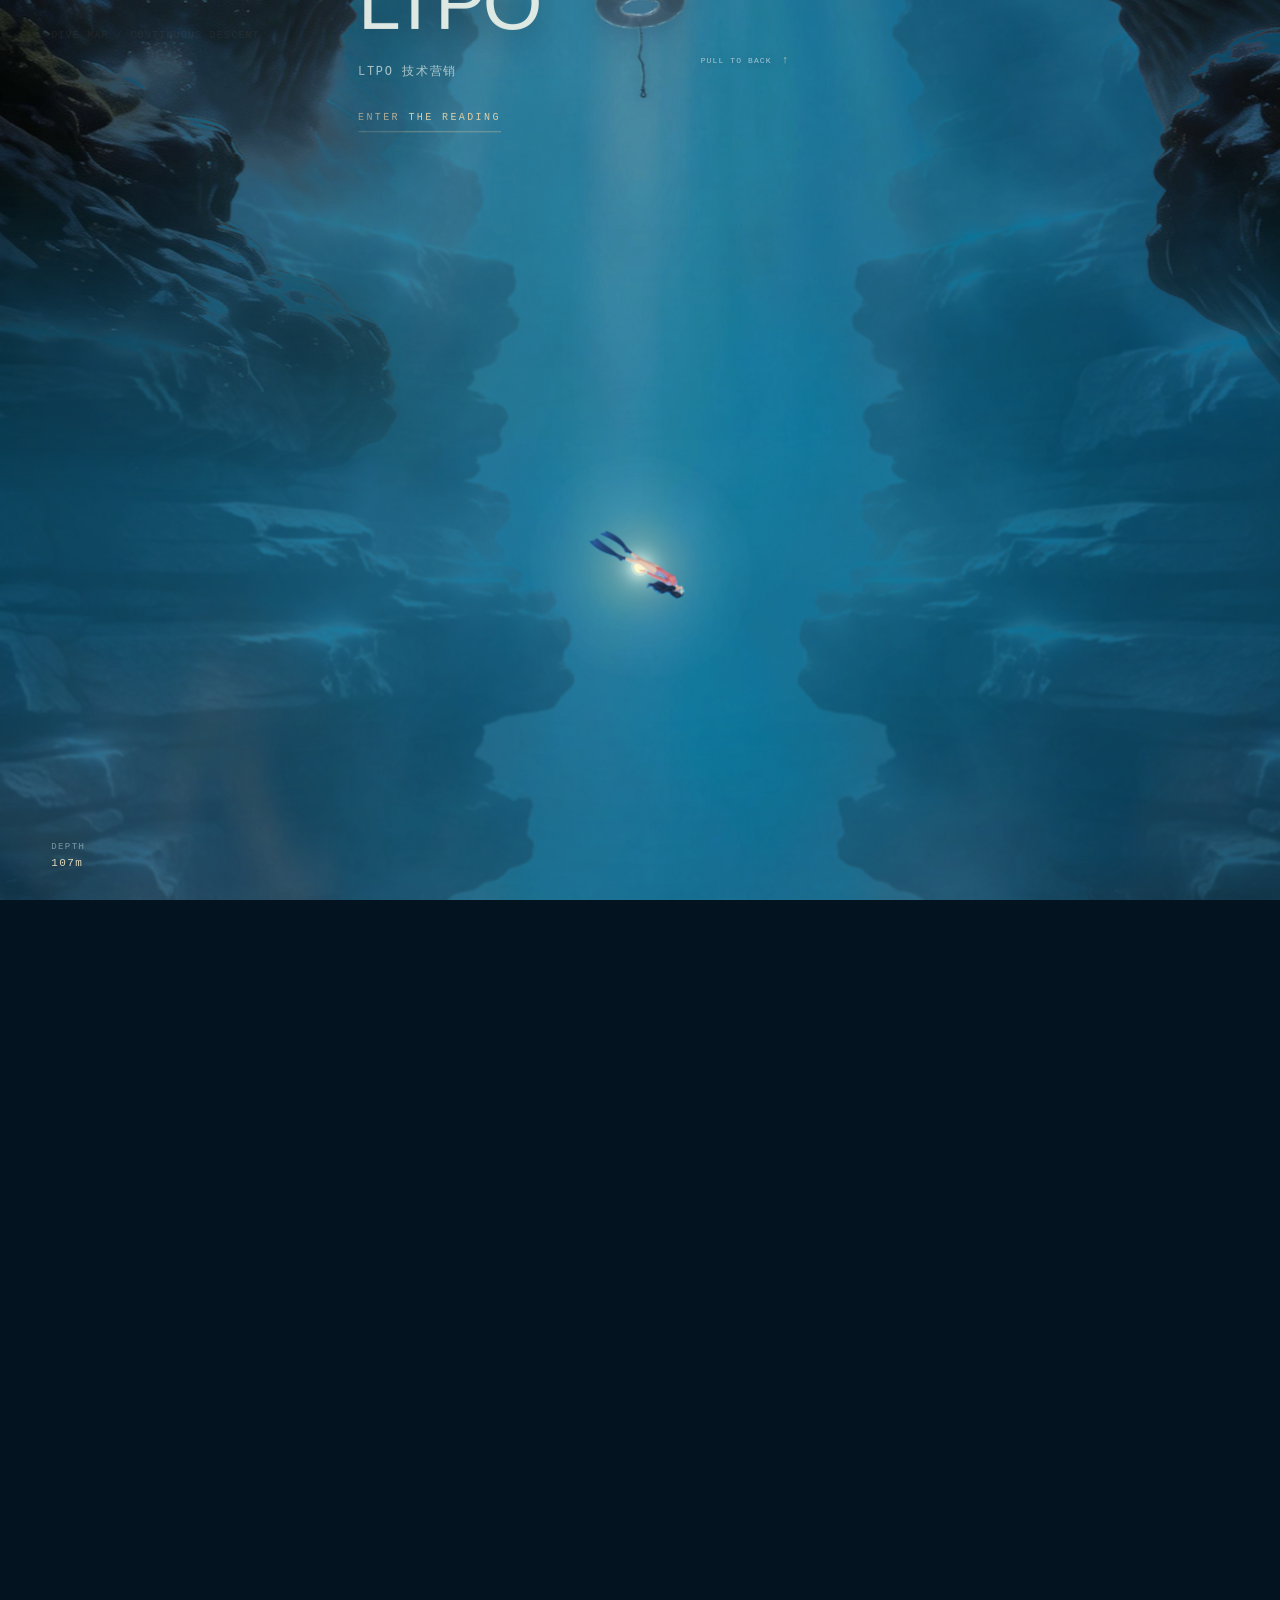
==== commit 792be4e7: "Sync current Deep Sea and inner pages" ====
--- a/dive.html
+++ b/dive.html
@@ -5,11 +5,12 @@
   <meta name="viewport" content="width=device-width,initial-scale=1">
   <meta name="description" content="Dreaming of the Sea — Continuous Descent prototype">
   <title>Deep Sea — Continuous Descent</title>
-  <link rel="stylesheet" href="styles.css?v=20260909-writing-water-v6">
+  <link rel="stylesheet" href="styles.css?v=20260911-deep-sea-high-v2">
   <link rel="stylesheet" href="motion.css?v=20260830-deep-water-v6">
   <link rel="preconnect" href="https://fonts.googleapis.com">
   <link rel="preconnect" href="https://fonts.gstatic.com" crossorigin>
   <link href="https://fonts.googleapis.com/css2?family=VT323&display=swap" rel="stylesheet">
+  <link rel="stylesheet" href="deep-descent.css?v=20260913-recovery-8">
 </head>
 <body class="descent-body">
   <main class="dive-world dive-descent" data-page="dive" data-prototype="continuous-descent">
@@ -42,39 +43,35 @@
         <p class="quiet-professional" aria-label="Professional introduction"><span>PROFESSIONAL INTRO</span><b>刘欣冉</b><strong>公关传播与内容策划</strong><i>基于目标与需求，理解信息、建立逻辑，<br>搭建传播路径，形成有效表达。</i><em>从信息出发，以抵达受众为终点。</em></p>
         <section class="profile-coordinates" aria-label="Experience and education"><div class="profile-coordinate profile-coordinate-work"><span>EXPERIENCE</span><p><b>BOE（京东方）</b><i>公关传播</i><em>2023.04–至今</em></p><p><b>快手科技</b><i>垂类运营</i><em>2021.04–2023.01</em></p></div><div class="profile-coordinate profile-coordinate-education"><span>EDUCATION</span><p><b>墨尔本大学</b><i>全球媒体传播硕士</i><em>2018.07–2020.12</em></p><p><b>首都师范大学</b><i>公共事业管理本科</i><em>2014.09–2018.06</em></p></div></section>
       </div>
-      <div class="case-discovery-layer" aria-live="polite" aria-label="Case discovery">
-        <i class="case-cave-response" data-case-id="ltpo" aria-hidden="true"></i>
-        <i class="case-cave-response" data-case-id="mediaLab" aria-hidden="true"></i>
-        <button class="hundred-inch-entry" type="button" data-case-id="hundredInch" aria-label="进入 100-inch 项目">
-          <span class="hundred-inch-art" aria-hidden="true">
-            <img src="assets/100-inch-crt-television.png" alt="">
-            <span class="hundred-inch-screen"><strong>100&quot;</strong><small>VIEW CASE</small></span>
-          </span>
-        </button>
-        <button class="beijing2022-entry" type="button" data-case-id="beijing2022" aria-label="进入北京2022「冬奥全知道」项目">
-          <span class="beijing2022-art" aria-hidden="true">
-            <img src="assets/beijing2022-entry-sign.png" alt="">
-            <span class="beijing2022-hover-label"><strong>北京2022</strong><small>冬奥全知道</small></span>
-          </span>
-        </button>
-        <section class="writing-archive-discovery" data-writing-state="IDLE" aria-label="写作作品">
-          <div class="writing-archive-water-content">
-            <p class="writing-archive-eyebrow">WRITING ARCHIVE</p>
-            <h2 class="writing-archive-entry-label">写作作品</h2>
-            <div class="writing-archive-list" aria-label="写作作品目录">
-              <button class="writing-archive-title is-active-preview" type="button" data-writing-id="w1" aria-current="true" aria-label="阅读第 1 篇写作作品：京东方邵喜斌：液晶显示仍在迭代进化"><span>01</span><strong>京东方邵喜斌：液晶显示仍在迭代进化</strong></button>
-              <button class="writing-archive-title" type="button" data-writing-id="w2" aria-label="阅读第 2 篇写作作品：ADS Pro+Mini LED“黄金搭档”：高端显示时代的新答案"><span>02</span><strong>ADS Pro+Mini LED“黄金搭档”：高端显示时代的新答案</strong></button>
-              <button class="writing-archive-title" type="button" data-writing-id="w3" aria-label="阅读第 3 篇写作作品：BOE（京东方）重磅发布 ADS Pro 新品 携手创维打造比 OLED 更好的 Mini LED 电视新品 A5F Pro"><span>03</span><strong>BOE（京东方）重磅发布 ADS Pro 新品 携手创维打造比 OLED 更好的 Mini LED 电视新品 A5F Pro</strong></button>
-              <button class="writing-archive-title" type="button" data-writing-id="w4" aria-label="阅读第 4 篇写作作品：执笔绘荣光，这是属于Ta们的热辣滚烫"><span>04</span><strong>执笔绘荣光，这是属于Ta们的热辣滚烫</strong></button>
-            </div>
+      <div class="case-discovery-layer" aria-live="polite" aria-label="Deep Sea spatial discovery">
+        <div class="deep-v2-world" data-v2-world data-camera-state="approach">
+          <div class="deep-v2-water" aria-hidden="true"><i></i><i></i><i></i><i></i><i></i><i></i></div>
+          <div class="deep-v2-camera" aria-label="Deep Sea 空间叙事">
+            <div class="deep-v2-volume">
+              <i class="v2-depth-node v2-terrain v2-terrain--gate-left" data-v2-z="1100" data-v2-x="-37" data-v2-y="2" data-v2-yaw="16" aria-hidden="true"></i>
+              <i class="v2-depth-node v2-terrain v2-terrain--gate-right" data-v2-z="1500" data-v2-x="39" data-v2-y="-4" data-v2-yaw="-18" aria-hidden="true"></i>
+              <p class="v2-depth-node v2-world-whisper" data-v2-z="2050" data-v2-x="-8" data-v2-y="-19" data-v2-roll="-2" aria-hidden="true"><span>DEEP SEA</span><b>SELECTED WORK</b></p>
+
+              <button class="v2-depth-node v2-case-site v2-case-site--ltpo" type="button" data-v2-z="3300" data-v2-x="-12" data-v2-y="-3" data-v2-yaw="10" data-case-id="ltpo" aria-label="进入 LTPO 项目">
+                <i class="v2-site-geology" aria-hidden="true"></i><span class="v2-site-index">01 / SELECTED CASE</span><strong>LTPO</strong><span class="v2-site-meta">LTPO 技术营销</span><span class="v2-site-enter">ENTER THE READING</span>
+              </button>
+              <i class="v2-depth-node v2-current-line v2-current-line--one" data-v2-z="4100" data-v2-x="23" data-v2-y="17" data-v2-yaw="-12" aria-hidden="true"></i>
+
+              <button class="v2-depth-node v2-case-site v2-case-site--media" type="button" data-v2-z="5450" data-v2-x="10" data-v2-y="2" data-v2-yaw="-11" data-case-id="mediaLab" aria-label="进入融媒实验室项目">
+                <i class="v2-site-geology" aria-hidden="true"></i><span class="v2-site-index">02 / SELECTED CASE</span><strong>融媒实验室</strong><span class="v2-site-meta">内容 × 传播渠道</span><span class="v2-site-enter">ENTER THE READING</span>
+              </button>
+              <i class="v2-depth-node v2-terrain v2-terrain--shelf" data-v2-z="6200" data-v2-x="-35" data-v2-y="22" data-v2-yaw="19" aria-hidden="true"></i>
+
+              <button class="v2-depth-node v2-case-site v2-case-site--hundred" type="button" data-v2-z="7350" data-v2-x="-8" data-v2-y="4" data-v2-yaw="13" data-case-id="hundredInch" aria-label="进入 100-inch 项目">
+                <i class="v2-site-geology" aria-hidden="true"></i><span class="v2-hundred-mark" aria-hidden="true">100</span><span class="v2-site-index">03 / SELECTED CASE</span><strong>100-inch</strong><span class="v2-site-meta">舆情应对 · 议题传播 · 事实沟通</span><span class="v2-site-enter">ENTER THE READING</span>
+              </button>
+              <i class="v2-depth-node v2-current-line v2-current-line--two" data-v2-z="8050" data-v2-x="28" data-v2-y="-18" data-v2-yaw="-16" aria-hidden="true"></i>
+
+              <button class="v2-depth-node v2-case-site v2-case-site--beijing" type="button" data-v2-z="9300" data-v2-x="9" data-v2-y="-2" data-v2-yaw="-10" data-case-id="beijing2022" aria-label="进入北京2022「冬奥全知道」项目">
+                <i class="v2-site-geology" aria-hidden="true"></i><span class="v2-beijing-year" aria-hidden="true">2022</span><span class="v2-site-index">04 / SELECTED CASE</span><strong><i>北京2022</i>冬奥全知道</strong><span class="v2-site-meta">大型事件策划 · 内容运营 · 热点预判</span><span class="v2-site-enter">ENTER THE READING</span>
+              </button>            </div>
           </div>
-        </section>
-        <button class="case-discovery" type="button" data-case-id="ltpo" hidden>
-          <span class="case-discovery-label">LTPO</span><small>ENTER</small>
-        </button>
-        <button class="case-discovery" type="button" data-case-id="mediaLab" hidden>
-          <span class="case-discovery-label">融媒实验室</span><small>ENTER</small>
-        </button>
+        </div>
       </div>
       <section class="case-reading-layer" aria-modal="true" aria-label="Case reading" tabindex="0" hidden>
         <div class="ltpo-reading-background" aria-hidden="true"><i class="ltpo-reading-water-base"></i><i class="ltpo-reading-water-light"></i><i class="ltpo-reading-water-haze"></i></div>
@@ -83,93 +80,6 @@
           <h1 id="case-reading-title"></h1>
           <p>CASE CONTENT COMING NEXT</p>
           <button class="case-reading-return" type="button">BACK</button>
-        </div>
-        <div class="writing-archive-reading" data-reading-view="writingArchive" hidden tabindex="0" aria-label="写作作品阅读">
-          <div class="writing-reading-topbar">
-            <span data-writing-reading-index>WRITING ARCHIVE / 01</span>
-            <button class="case-reading-return" type="button">BACK</button>
-          </div>
-          <article class="writing-reading-piece writing-reading-piece--viewpoint" data-writing-article="w1" aria-labelledby="writing-w1-title">
-            <header class="writing-reading-heading">
-              <div class="writing-reading-meta"><span>高管观点与行业表达</span><span>01 / 2024.05</span></div>
-              <h1 id="writing-w1-title">京东方邵喜斌：液晶显示仍在迭代进化</h1>
-            </header>
-            <div class="writing-viewpoint-composition">
-              <figure class="writing-viewpoint-portrait"><img src="assets/writing-archive/shao-xibin-pencil-v1.png" alt="根据邵喜斌真实照片绘制的铅笔人物图"><figcaption>邵喜斌 / 京东方科技集团高级副总裁</figcaption></figure>
-              <div class="writing-viewpoint-quotes">
-                <blockquote><span>INDUSTRY</span><p>液晶显示技术也仍然保持着持续迭代进化的态势。</p></blockquote>
-                <blockquote><span>ADS / ADS PRO</span><p>ADS 技术是当前的最佳解决方案。</p></blockquote>
-                <blockquote><span>AI + DISPLAY</span><p>光感、温感、局部刷新技术可以适应在 AI 技术推动下屏幕与环境和人的交互能力需求。</p></blockquote>
-              </div>
-              <figure class="writing-source-fragment"><img src="assets/writing-archive/shao-xibin-source.jpg" alt="新华网原文中的邵喜斌采访配图"><figcaption>新华网原文配图 / 2024</figcaption></figure>
-            </div>
-            <div class="writing-reading-source"><a href="https://www3.xinhuanet.com/tech/20240510/cecf2c08512246eabf4010481f505ba2/c.html" target="_blank" rel="noreferrer" data-writing-source>查看原文 ↗</a><span>新华网</span></div>
-          </article>
-
-          <article class="writing-reading-piece writing-reading-piece--thesis" data-writing-article="w2" hidden aria-labelledby="writing-w2-title">
-            <header class="writing-reading-heading">
-              <div class="writing-reading-meta"><span>产业议题与技术叙事</span><span>02</span></div>
-              <h1 id="writing-w2-title">ADS Pro+Mini LED“黄金搭档”：高端显示时代的新答案</h1>
-            </header>
-            <div class="writing-thesis-composition">
-              <blockquote class="writing-thesis-origin"><span>01 / THE DEBATE</span><p>过去几年，高端显示领域一直存在着 OLED 与高端 LCD 的技术路线之争。</p></blockquote>
-              <p class="writing-thesis-word" aria-hidden="true">协同</p>
-              <blockquote class="writing-thesis-synergy"><span>02 / THE SYNERGY</span><p>二者的结合并非简单的技术叠加，而是从底层实现了强强联合，形成了一套真正“懂用户”的高端显示解决方案。</p></blockquote>
-              <blockquote class="writing-thesis-anchor"><span>03 / THE JUDGEMENT</span><p>这套方案并非试图“替代”OLED，<strong>而是为用户提供另一种同样高端、但更加均衡的选择。</strong></p></blockquote>
-            </div>
-            <div class="writing-reading-source"><a href="https://finance.sina.com.cn/wm/2026-03-30/doc-inhsttre6554441.shtml" target="_blank" rel="noreferrer" data-writing-source>查看原文 ↗</a><span>CINNO</span></div>
-          </article>
-
-          <article class="writing-reading-piece writing-reading-piece--release" data-writing-article="w3" hidden aria-labelledby="writing-w3-title">
-            <div class="writing-release-hero">
-              <header class="writing-reading-heading">
-                <div class="writing-reading-meta"><span>联合传播</span><span>03 / 2025.02.21</span></div>
-                <p class="writing-release-lockup">BOE <i>×</i> SKYWORTH<br><strong>A5F PRO</strong></p>
-                <h1 id="writing-w3-title">BOE（京东方）重磅发布 ADS Pro 新品 携手创维打造比 OLED 更好的 Mini LED 电视新品 A5F Pro</h1>
-              </header>
-              <figure class="writing-release-stage"><img src="assets/writing-archive/a5f-pro-stage.png" alt="创维与京东方 2025 ADS Pro 新品发布会主舞台"><figcaption>创维 &amp; 京东方 2025 ADS Pro 新品发布会</figcaption></figure>
-            </div>
-            <blockquote class="writing-release-opening"><p>2月21日，BOE（京东方）与创维在福州联合举办 ADS Pro 新品发布会，重磅推出基于 ADS Pro 技术的全新极黑广角类纸屏，并全球首发于创维 A5F Pro 系列新品。</p></blockquote>
-            <div class="writing-release-technology">
-              <figure><img src="assets/writing-archive/a5f-pro-product.jpg" alt="创维 A5F Pro 产品现场展示"><figcaption>A5F Pro 产品展示 / ADS Pro × Mini LED</figcaption></figure>
-              <blockquote><span>DISPLAY TECHNOLOGY</span><p>基于京东方 ADS Pro 高端液晶显示技术，京东方与创维联合定制 A5F Pro 极黑广角类纸屏，实现了优于其他技术的超高环境光对比度、全视角无色偏等显著优势，让用户的观看体验实现明显提升。</p></blockquote>
-            </div>
-            <blockquote class="writing-release-view"><span>VIEWING ANGLE</span><p>观看视角方面，京东方 ADS Pro 可实现接近 180 度的超广对比度视角和超大色彩保真视角，结合 STW 全视角补偿层，使 A5F Pro 在各种光线和多角度观看条件下都能保持清晰细腻、色彩准确生动的观看效果。</p></blockquote>
-            <div class="writing-release-close" aria-hidden="true"><span>BOE</span><i>×</i><span>SKYWORTH</span><b>2025 ADS PRO</b></div>
-            <div class="writing-reading-source"><a href="https://www.boe.com/company/dynamic-d08ae95aad03414eb679837241b2c705" target="_blank" rel="noreferrer" data-writing-source>查看原文 ↗</a><span>BOE 官方</span></div>
-          </article>
-
-          <article class="writing-reading-piece writing-reading-piece--people" data-writing-article="w4" hidden aria-labelledby="writing-w4-title">
-            <header class="writing-reading-heading">
-              <div class="writing-reading-meta"><span>采访与人物内容</span><span>04 / 05·01</span></div>
-              <h1 id="writing-w4-title">执笔绘荣光，这是属于Ta们的热辣滚烫</h1>
-              <p class="writing-people-credit">选题策划、采访及撰稿均独立完成</p>
-            </header>
-            <div class="writing-people-opening"><p>五一劳动节，致敬每一位筑梦前行的人。<br>「艺云人」汇聚微光，闪耀荣光。<br>一块屏、一些日夜兼程、一支齐心团队，绘就了凝聚文化和艺术的天府大屋檐。</p></div>
-            <div class="writing-people-sequence">
-              <section class="writing-person writing-person--wang">
-                <div class="writing-person-portrait" role="img" aria-label="根据王石真实照片绘制的铅笔人物图"></div>
-                <div class="writing-person-copy"><span class="writing-person-number">01</span><p class="writing-person-keyword">不畏艰险</p><h2>王石</h2><p class="writing-person-role">京东方艺云传媒董事长、京东方艺云科技副总裁</p><blockquote>从正式安装到大屏点亮，仅有<strong>13天</strong>的时间，却要运作起<strong>1.1万平方米</strong>的大屏工程。时间紧、任务重，需要极大的人力物力。</blockquote><p class="writing-person-ending">天府大屋檐的项目，压力无限、困难无限，但曙光更是无限。</p></div>
-              </section>
-              <section class="writing-person writing-person--feng">
-                <div class="writing-person-portrait" role="img" aria-label="根据冯利明真实照片绘制的铅笔人物图"></div>
-                <div class="writing-person-copy"><span class="writing-person-number">02</span><p class="writing-person-keyword">安全</p><h2>冯利明</h2><p class="writing-person-role">京东方艺云数字展陈事业部项目经理</p><blockquote><strong>150多天</strong>，整整5个月的时间，这是我在外“飘”得最久的一次。项目工程量很大，而且在天气环境恶劣的情况下，还要在<strong>37米</strong>进行高空作业。</blockquote><p class="writing-person-ending">每天进行安全教育宣传，每次高空作业前都严格检查所有装备，并进行实时监测，最终实现项目<strong>0事故</strong>圆满交付。</p></div>
-              </section>
-              <section class="writing-person writing-person--chen">
-                <div class="writing-person-portrait" role="img" aria-label="根据陈镜暄真实照片绘制的铅笔人物图"></div>
-                <div class="writing-person-copy"><span class="writing-person-number">03</span><p class="writing-person-keyword">团队</p><h2>陈镜暄</h2><p class="writing-person-role">京东方艺云数字展陈事业部副总经理、天府大屋檐项目负责人</p><blockquote>从0到1，这个进步的过程，是我和项目一起成长走来的。</blockquote><p class="writing-person-ending">项目的每个阶段都会有无数次的抉择和决策，这要求把握项目的每个进度，清晰每个板块，才能在这样高节奏、高强度的工作里，用最短的时间、最快的速度、最好的质量，在<strong>20天</strong>内拼出一份奇迹。</p></div>
-              </section>
-              <section class="writing-person writing-person--liu">
-                <div class="writing-person-portrait" role="img" aria-label="根据刘兆雨真实照片绘制的铅笔人物图"></div>
-                <div class="writing-person-copy"><span class="writing-person-number">04</span><p class="writing-person-keyword">出圈</p><h2>刘兆雨</h2><p class="writing-person-role">京东方艺云成都基地总经理</p><blockquote>项目打样后到交付，中间时间短、天气不确定因素影响大、施工安全有风险，并且天府大屋檐作为成都跨年活动的主会场，必须保证各个环节紧扣、如期顺利交付。</blockquote><p class="writing-person-ending">在跨年活动的前一天，联调测试期间突发大屏信号缺失，我们连夜在播控台花了<strong>2小时</strong>调试信号，现场沟通对接到凌晨，才终于解决这一难题。</p></div>
-              </section>
-            </div>
-            <div class="writing-people-finale">
-              <p>散是星，聚是火，「艺云人」是个体亦是整体。<br>各司其职、通力协作、各显其能，做好每一件事。</p>
-              <figure><img src="assets/writing-archive/w4-original-page.jpg" alt="原微信公众号成稿页面局部"><figcaption>原公众号成稿页面局部</figcaption></figure>
-            </div>
-            <div class="writing-reading-source"><a href="https://mp.weixin.qq.com/s/QZYiFJhveEcypIL6ukwIdw" target="_blank" rel="noreferrer" data-writing-source>查看原文 ↗</a><span>微信公众号</span></div>
-          </article>
         </div>
         <div class="beijing2022-reading" data-reading-view="beijing2022" hidden tabindex="0" aria-label="北京2022｜冬奥全知道 Case Reading">
           <div class="beijing2022-topbar">
@@ -591,6 +501,7 @@
   </main>
   <div class="descent-scroll-spacer" aria-hidden="true"></div>
   <script src="vendor/gsap.min.js"></script>
-  <script src="script.js?v=20260909-beijing2022-continuity-v3"></script>
+  <script src="deep-descent.js?v=20260913-recovery-8"></script>
+  <script src="script.js?v=20260911-deep-sea-high-v2"></script>
 </body>
 </html>
--- a/styles.css
+++ b/styles.css
@@ -3170,6 +3170,210 @@
   .dive-descent .hundred-v4-field,.dive-descent .hundred-v4-caustic,.dive-descent .hundred-v4-noise,
   .dive-descent .hundred-v4-crt-surface::after,.dive-descent .hundred-v4-static,
   .dive-descent .hundred-v4 .hundred-inch-state-return::before{animation:none!important}
+}
+
+/* -------------------------------------------------------------------------
+   Deep Sea High V2 — one fixed camera travelling through authored depth.
+   The stable Profile / Experience layer above remains unchanged. Everything
+   after it is a perspective world, not a stack of vertical page sections.
+   ------------------------------------------------------------------------- */
+.descent-body:has(.deep-v2-world){--deep-sea-master-height:2400svh;background:#06121f}
+.dive-descent:has(.deep-v2-world){
+  --v2-world-presence:0;
+  --v2-legacy-presence:1;
+  --v2-depth-tone:0;
+  background:
+    radial-gradient(ellipse at calc(50% + var(--v2-camera-light-x,0px)) -8%,rgba(154,215,220,calc(.24 - var(--v2-depth-tone)*.12)),transparent 48%),
+    linear-gradient(180deg,#2f6690 0%,#102e4d 44%,#061927 76%,#040d17 100%);
+}
+.dive-descent:has(.deep-v2-world)::after{
+  z-index:31;
+  background:
+    radial-gradient(ellipse 29% 34% at var(--focus-x,50%) var(--focus-y,52%),rgba(207,238,226,.055),transparent 68%),
+    radial-gradient(ellipse at 50% 48%,transparent 0 42%,rgba(2,8,17,.2) 77%,rgba(2,7,14,.55) 100%);
+  mix-blend-mode:normal;
+}
+.dive-descent.is-v2-camera-active .downstream-world-scene,
+.dive-descent.is-v2-camera-active .descent-layer-distant,
+.dive-descent.is-v2-camera-active .descent-layer-middle,
+.dive-descent.is-v2-camera-active .descent-layer-foreground,
+.dive-descent.is-v2-camera-active .surface-look-up{opacity:var(--v2-legacy-presence)!important}
+.dive-descent .case-discovery-layer{overflow:hidden;perspective:none}
+.deep-v2-world{
+  position:absolute;
+  inset:0;
+  z-index:2;
+  overflow:hidden;
+  opacity:var(--v2-world-presence);
+  pointer-events:none;
+  isolation:isolate;
+  will-change:opacity;
+}
+.deep-v2-world::before{
+  content:"";
+  position:absolute;
+  inset:-18%;
+  z-index:0;
+  background:
+    radial-gradient(ellipse 42% 54% at 13% 34%,rgba(22,72,94,.34),transparent 74%),
+    radial-gradient(ellipse 38% 45% at 83% 65%,rgba(27,54,79,.42),transparent 76%),
+    radial-gradient(ellipse 50% 36% at 52% 8%,rgba(116,185,196,.13),transparent 72%),
+    linear-gradient(180deg,rgba(9,41,63,.35),rgba(3,16,27,.72));
+  transform:translate3d(var(--v2-water-x,0px),var(--v2-water-y,0px),0) scale(1.08);
+  filter:saturate(.86);
+  will-change:transform;
+}
+.deep-v2-world::after{
+  content:"";
+  position:absolute;
+  inset:0;
+  z-index:20;
+  background:linear-gradient(90deg,rgba(2,8,16,.32),transparent 18% 82%,rgba(2,7,14,.38));
+  pointer-events:none;
+}
+.deep-v2-water{position:absolute;inset:0;z-index:1;overflow:hidden;pointer-events:none}
+.deep-v2-water::before{
+  content:"";
+  position:absolute;
+  left:14%;
+  top:-25%;
+  width:72%;
+  height:135%;
+  background:linear-gradient(101deg,transparent 7%,rgba(189,230,224,.03) 34%,rgba(208,237,227,.09) 48%,rgba(159,213,215,.025) 69%,transparent 92%);
+  filter:blur(25px);
+  transform:rotate(var(--v2-light-rotation,-3deg)) translate3d(var(--v2-light-x,0px),0,0);
+  transform-origin:50% 0;
+  will-change:transform;
+}
+.deep-v2-water>i{position:absolute;display:block;width:3px;height:3px;border-radius:50%;background:rgba(210,237,228,.58);box-shadow:0 0 9px rgba(187,225,222,.34);opacity:.42;animation:v2-mote-rise 15s linear infinite}
+.deep-v2-water>i:nth-child(1){left:12%;top:84%;animation-duration:18s}
+.deep-v2-water>i:nth-child(2){left:31%;top:65%;animation-duration:23s;animation-delay:-11s}
+.deep-v2-water>i:nth-child(3){left:47%;top:91%;animation-duration:19s;animation-delay:-7s}
+.deep-v2-water>i:nth-child(4){left:66%;top:73%;animation-duration:25s;animation-delay:-17s}
+.deep-v2-water>i:nth-child(5){left:82%;top:88%;animation-duration:21s;animation-delay:-13s}
+.deep-v2-water>i:nth-child(6){left:91%;top:56%;animation-duration:27s;animation-delay:-19s}
+@keyframes v2-mote-rise{to{transform:translate3d(10px,-112vh,0);opacity:.06}}
+.deep-v2-camera{position:absolute;inset:0;z-index:3;perspective:980px;perspective-origin:calc(50% + var(--v2-camera-x,0px)) calc(50% + var(--v2-camera-y,0px));pointer-events:none}
+.deep-v2-volume{position:absolute;inset:0;transform-style:preserve-3d;pointer-events:none}
+.v2-depth-node{
+  --v2-node-alpha:0;
+  --v2-node-focus:0;
+  --v2-node-blur:0px;
+  position:absolute;
+  left:50%;
+  top:50%;
+  margin:0;
+  opacity:var(--v2-node-alpha);
+  filter:blur(var(--v2-node-blur));
+  transform-style:preserve-3d;
+  transform-origin:50% 50%;
+  backface-visibility:hidden;
+  will-change:transform,opacity;
+}
+.v2-terrain{
+  width:clamp(430px,52vw,980px);
+  height:128vh;
+  background:
+    linear-gradient(128deg,rgba(4,15,25,.5),rgba(15,44,59,.24) 47%,rgba(3,11,20,.62)),
+    url("assets/rift-dropoff-environment-v1.png") center 55% / cover no-repeat;
+  box-shadow:inset 0 0 8vw rgba(0,5,12,.62),0 0 8vw rgba(0,6,14,.28);
+  filter:saturate(.54) brightness(.58) contrast(1.1);
+}
+.v2-terrain--gate-left,.v2-terrain--closing-left{clip-path:polygon(0 0,100% 5%,72% 18%,91% 31%,63% 45%,84% 58%,52% 73%,74% 88%,37% 100%,0 94%)}
+.v2-terrain--gate-right,.v2-terrain--closing-right{clip-path:polygon(13% 0,100% 0,100% 96%,58% 100%,28% 88%,50% 72%,18% 58%,40% 42%,12% 27%,36% 13%);background-position:72% 43%}
+.v2-terrain--shelf{width:74vw;height:62vh;clip-path:polygon(0 35%,18% 17%,39% 24%,54% 5%,73% 19%,100% 9%,96% 100%,3% 100%);background-position:34% 78%;filter:saturate(.52) brightness(.49)}
+.v2-world-whisper{width:min(38vw,620px);color:rgba(198,225,221,.62);font:9px/1.2 "SF Mono","Roboto Mono",ui-monospace,monospace;letter-spacing:.23em;text-align:left;text-shadow:0 3px 18px rgba(0,8,19,.8)}
+.v2-world-whisper span{display:block;margin-bottom:16px;color:rgba(158,201,205,.48)}
+.v2-world-whisper b{display:block;color:rgba(217,235,229,.7);font:300 clamp(15px,1.5vw,24px)/1.55 "Noto Serif SC","Songti SC",serif;letter-spacing:.15em}
+.v2-current-line{width:58vw;height:1px;background:linear-gradient(90deg,transparent,rgba(157,207,207,.2),transparent);box-shadow:0 0 28px rgba(119,190,195,.12)}
+.v2-current-line::after{content:"";position:absolute;left:34%;top:-14vh;width:1px;height:28vh;background:linear-gradient(transparent,rgba(151,207,205,.14),transparent)}
+
+.v2-case-site{
+  width:min(46vw,760px);
+  min-height:50vh;
+  padding:0;
+  border:0;
+  background:transparent;
+  color:#e7f1eb;
+  text-align:left;
+  cursor:none;
+  pointer-events:none;
+}
+.v2-case-site[data-v2-active="true"]{pointer-events:auto}
+.v2-case-site:focus-visible{outline:1px solid rgba(218,238,225,.64);outline-offset:16px}
+.v2-site-geology{position:absolute;inset:-16% -13%;z-index:-1;display:block;background:linear-gradient(145deg,rgba(4,17,27,.54),rgba(25,59,69,.22) 55%,rgba(3,13,23,.68)),url("assets/rift-dropoff-environment-v1.png") center 58% / cover no-repeat;clip-path:polygon(6% 14%,32% 4%,61% 10%,83% 0,100% 24%,92% 51%,99% 79%,72% 100%,44% 91%,18% 100%,0 72%,8% 43%);box-shadow:inset 0 0 70px rgba(1,8,15,.48),0 24px 70px rgba(0,6,14,.32);filter:saturate(.52) brightness(calc(.64 + var(--v2-node-focus)*.14 + var(--v2-human-presence)*.08)) contrast(1.08);transition:filter .45s ease}
+.v2-case-site--media .v2-site-geology{clip-path:polygon(0 27%,18% 8%,43% 14%,63% 2%,89% 13%,100% 43%,91% 74%,72% 92%,41% 84%,17% 100%,4% 69%);background-position:70% 49%}
+.v2-case-site--hundred .v2-site-geology{clip-path:polygon(3% 37%,18% 16%,43% 7%,69% 13%,91% 3%,100% 44%,92% 83%,64% 100%,37% 90%,14% 100%,0 67%);background-position:32% 74%}
+.v2-case-site--beijing .v2-site-geology{clip-path:polygon(0 31%,16% 10%,38% 17%,57% 0,79% 13%,100% 6%,94% 92%,67% 100%,41% 88%,15% 98%,4% 68%);background-position:75% 77%}
+.v2-site-index,.v2-site-meta,.v2-site-enter{display:block;font-family:"SF Mono","Roboto Mono",ui-monospace,monospace;text-transform:uppercase}
+.v2-site-index{margin-bottom:clamp(26px,4vh,52px);color:rgba(168,207,207,.55);font-size:clamp(8px,.62vw,10px);letter-spacing:.26em}
+.v2-case-site>strong{display:block;max-width:92%;font:300 clamp(54px,7.2vw,126px)/.86 "Helvetica Neue",Arial,sans-serif;letter-spacing:-.045em;text-shadow:0 8px 40px rgba(0,7,15,.58)}
+.v2-case-site--media>strong,.v2-case-site--beijing>strong{font-family:"Noto Serif SC","Songti SC",serif;font-size:clamp(42px,5.2vw,88px);line-height:1.08;letter-spacing:.04em}
+.v2-case-site--beijing>strong i{display:block;margin-bottom:7px;color:rgba(205,226,218,.58);font:300 clamp(14px,1.4vw,22px)/1 "SF Mono","Roboto Mono",ui-monospace,monospace;letter-spacing:.16em}
+.v2-site-meta{margin-top:clamp(18px,3vh,34px);color:rgba(201,226,221,.7);font-size:clamp(9px,.72vw,12px);letter-spacing:.14em;line-height:1.7}
+.v2-site-enter{position:absolute;left:0;bottom:-9vh;color:#e4d4ad;font-size:9px;letter-spacing:.24em;opacity:clamp(0,calc((var(--v2-node-focus) - .58)*2.4),1);transform:translate3d(0,calc((1 - var(--v2-node-focus))*12px),0);border-bottom:1px solid rgba(224,207,166,.45);padding-bottom:8px}
+.v2-case-site:is(:hover,:focus-visible) .v2-site-enter{color:#f1dfb4;border-bottom-color:rgba(241,223,180,.86)}
+.v2-hundred-mark,.v2-beijing-year{position:absolute;z-index:-1;pointer-events:none;color:rgba(157,198,196,.065);font:300 clamp(190px,29vw,480px)/.7 "Helvetica Neue",Arial,sans-serif;letter-spacing:-.09em}
+.v2-hundred-mark{left:-22%;top:-12%}
+.v2-beijing-year{right:-30%;top:-16%;font-size:clamp(150px,25vw,420px)}
+
+.v2-writing-threshold{width:min(44vw,720px);color:rgba(205,228,223,.75)}
+.v2-writing-threshold span{display:block;margin-bottom:20px;font:9px/1 "SF Mono","Roboto Mono",ui-monospace,monospace;letter-spacing:.28em}
+.v2-writing-threshold strong{font:300 clamp(27px,3.1vw,50px)/1.35 "Noto Serif SC","Songti SC",serif;letter-spacing:.08em}
+.v2-writing-piece{
+  width:min(48vw,790px);
+  padding:0;
+  border:0;
+  background:transparent;
+  color:rgba(227,239,233,.94);
+  text-align:left;
+  cursor:none;
+  pointer-events:none;
+}
+.v2-writing-piece[data-v2-active="true"]{pointer-events:auto}
+.v2-writing-piece:focus-visible{outline:1px solid rgba(220,239,229,.62);outline-offset:15px}
+.v2-writing-piece>span{display:block;margin-bottom:22px;color:rgba(166,207,206,.62);font:9px/1.3 "SF Mono","Roboto Mono",ui-monospace,monospace;letter-spacing:.2em}
+.v2-writing-piece>strong{display:block;font:300 clamp(28px,3.35vw,58px)/1.22 "Noto Serif SC","Songti SC",serif;letter-spacing:.045em;text-shadow:0 7px 32px rgba(0,7,16,.64)}
+.v2-writing-piece>strong i,.v2-writing-piece>strong b{font-style:normal;font-weight:300;color:rgba(231,220,188,.92)}
+.v2-writing-piece blockquote{max-width:36em;margin:28px 0 0;color:rgba(201,224,220,.7);font:300 clamp(12px,.95vw,16px)/1.9 "Noto Serif SC","Songti SC",serif;letter-spacing:.06em}
+.v2-writing-piece>p{max-width:34em;margin:22px 0 0;color:rgba(194,218,216,.68);font:300 clamp(11px,.9vw,15px)/1.8 "Noto Serif SC","Songti SC",serif;letter-spacing:.05em}
+.v2-writing-piece>small{display:block;width:max-content;margin-top:28px;padding-bottom:7px;border-bottom:1px solid rgba(224,207,166,.42);color:#dfcfaa;font:8px/1 "SF Mono","Roboto Mono",ui-monospace,monospace;letter-spacing:.22em;opacity:clamp(0,calc((var(--v2-node-focus) - .55)*2.6),1)}
+.v2-writing-image{width:min(31vw,510px);overflow:hidden;color:rgba(178,207,205,.55)}
+.v2-writing-image img{display:block;width:100%;height:auto;filter:saturate(.55) brightness(.64) contrast(.95);-webkit-mask-image:linear-gradient(135deg,transparent 0,#000 12%,#000 85%,transparent 100%);mask-image:linear-gradient(135deg,transparent 0,#000 12%,#000 85%,transparent 100%)}
+.v2-writing-image figcaption{margin-top:10px;font:8px/1.4 "SF Mono","Roboto Mono",ui-monospace,monospace;letter-spacing:.13em}
+.v2-editorial-fragment{width:min(30vw,490px);color:rgba(183,213,210,.58);font:300 clamp(12px,1.02vw,17px)/1.85 "Noto Serif SC","Songti SC",serif;letter-spacing:.07em}
+.v2-people-trace{display:flex;flex-wrap:wrap;gap:12px 24px;margin-top:28px;color:rgba(177,211,208,.66)}
+.v2-people-trace i{font:300 clamp(10px,.78vw,13px)/1.3 "Noto Serif SC","Songti SC",serif;font-style:normal;letter-spacing:.09em}
+.v2-people-trace b{margin-left:8px;color:rgba(230,218,184,.86);font-weight:400}
+
+.v2-editing-space{width:92vw;height:88vh;color:rgba(188,216,212,.58);pointer-events:none}
+.v2-editing-space p{position:absolute;left:50%;top:50%;margin:0;text-align:center;transform:translate(-50%,-50%)}
+.v2-editing-space p span{display:block;margin-bottom:20px;font:9px/1 "SF Mono","Roboto Mono",ui-monospace,monospace;letter-spacing:.32em}
+.v2-editing-space p strong{font:200 clamp(74px,14vw,250px)/.72 "Helvetica Neue",Arial,sans-serif;letter-spacing:-.065em;color:rgba(167,202,201,.085)}
+.v2-editing-space>i{position:absolute;top:4%;width:1px;height:92%;background:linear-gradient(transparent,rgba(169,211,210,.06),transparent);transform:rotate(8deg)}
+.v2-editing-space>i:nth-of-type(1){left:24%}.v2-editing-space>i:nth-of-type(2){left:51%;transform:rotate(-5deg)}.v2-editing-space>i:nth-of-type(3){left:78%;transform:rotate(11deg)}
+.v2-ending{width:min(58vw,860px);color:rgba(226,237,229,.9);text-align:center;pointer-events:none}
+.v2-ending span{display:block;margin-bottom:26px;color:rgba(154,196,199,.45);font:8px/1 "SF Mono","Roboto Mono",ui-monospace,monospace;letter-spacing:.3em}
+.v2-ending strong{display:block;font:300 clamp(23px,2.8vw,46px)/1.6 "Noto Serif SC","Songti SC",serif;letter-spacing:.09em;white-space:normal}
+
+@media(max-width:760px){
+  .descent-body:has(.deep-v2-world){--deep-sea-master-height:2200svh}
+  .deep-v2-camera{perspective:760px}
+  .v2-case-site,.v2-writing-piece{width:76vw}
+  .v2-case-site{min-height:44vh}
+  .v2-case-site>strong{font-size:clamp(48px,15vw,82px)}
+  .v2-case-site--media>strong,.v2-case-site--beijing>strong{font-size:clamp(36px,10.5vw,58px)}
+  .v2-site-geology{inset:-13% -22%}
+  .v2-writing-piece>strong{font-size:clamp(27px,8vw,44px)}
+  .v2-writing-image{width:58vw}
+  .v2-editorial-fragment{width:58vw}
+  .v2-world-whisper,.v2-writing-threshold{width:72vw}
+  .v2-ending{width:82vw}
+}
+@media(prefers-reduced-motion:reduce){
+  .deep-v2-water>i{animation:none}
+  .deep-v2-world::before,.deep-v2-water::before{transform:none!important}
+  .v2-depth-node{filter:none!important}
 }
 
 /* 100-inch visual refinement — one television boundary, one signal surface,
--- a/deep-descent.css
+++ b/deep-descent.css
@@ -0,0 +1,94 @@
+/* Scoped to the replacement world, never Surface or Case Reading interiors. */
+.descent-body:has(.vertical-descent){--deep-sea-master-height:2400svh;background:#041320}
+.vertical-descent .downstream-world-scene,.vertical-descent .descent-layer-distant,.vertical-descent .descent-layer-middle,.vertical-descent .descent-layer-foreground,.vertical-descent .surface-look-up{display:none!important}
+.vertical-descent .descent-stage{isolation:auto;overflow:visible}
+.vertical-descent .vertical-environment{position:absolute;inset:0;z-index:0;overflow:hidden;background:#061b2a;pointer-events:none}
+.vertical-water{position:absolute;top:-18vh;left:0;width:100%;height:440vh;object-fit:cover;object-position:center top;filter:saturate(.65) brightness(.7);will-change:transform;mask-image:linear-gradient(#000 0 85%,transparent 100%)}
+.vertical-darkness{position:absolute;inset:0;z-index:3;background:#020b17;pointer-events:none}
+.vertical-rock{position:absolute;top:0;will-change:transform;pointer-events:none;filter:saturate(.6) brightness(.56);mask-image:linear-gradient(transparent,#000 12% 85%,transparent)}
+.vertical-rock img{width:100%;height:100%;object-fit:fill}
+.vertical-rock--middle{opacity:.44;filter:saturate(.5) brightness(.6) blur(1px)}
+.vertical-rock--arch{z-index:2;opacity:.84;filter:saturate(.63) brightness(.58);mask-image:none}
+.vertical-near{position:absolute;inset:0;z-index:64;overflow:hidden;pointer-events:none}
+.vertical-near .vertical-rock{filter:saturate(.5) brightness(.43);opacity:.94}
+.vertical-descent .vertical-content{position:absolute;inset:0;height:100%;z-index:46;transform:none!important}
+.vertical-descent .vertical-content>.quiet-professional,.vertical-descent .vertical-content>.profile-coordinates{position:absolute;top:0;margin:0;opacity:1!important;filter:none!important;will-change:transform}
+.vertical-descent .quiet-professional{width:min(44vw,580px)}
+.vertical-descent .quiet-professional b{font-size:30px}
+.vertical-descent .quiet-professional strong{font-size:15px}
+.vertical-descent .quiet-professional i,.vertical-descent .quiet-professional em{font-size:13px;line-height:2}
+.vertical-descent .profile-coordinates{width:min(70vw,980px);display:grid;grid-template-columns:1.35fr 1fr;gap:9vw;color:#ccdee0;font:13px/1.7 'PingFang SC',sans-serif}
+.vertical-descent .profile-coordinate>span{display:block;margin-bottom:28px;color:#93b8bf;font:10px/1.4 monospace;letter-spacing:.22em}
+.vertical-descent .profile-coordinate p{display:grid;grid-template-columns:1fr auto;gap:5px 15px;margin:0 0 25px}
+.vertical-descent .profile-coordinate b{font-size:17px;font-weight:400}.vertical-descent .profile-coordinate i{font-style:normal}.vertical-descent .profile-coordinate em{grid-column:1/-1;color:#8eadb7;font:11px/1.7 monospace}
+.vertical-descent .vertical-case{top:0;width:min(40vw,600px);min-height:0;height:auto;filter:none;transform-style:flat;opacity:var(--v2-node-alpha);cursor:pointer}
+.vertical-case .v2-site-geology,.vertical-case .v2-hundred-mark,.vertical-case .v2-beijing-year{display:none}
+.vertical-case .v2-site-index{margin-bottom:25px;color:#91b6be;font-size:10px}
+.vertical-case .v2-site-meta{font-size:12px;color:#b4cfd3}
+.vertical-case .v2-site-enter{position:static;display:table;margin-top:30px;font-size:10px;opacity:1;transform:none}
+.vertical-case>strong{font-size:clamp(48px,6vw,94px)}
+.vertical-case.v2-case-site--media>strong,.vertical-case.v2-case-site--beijing>strong{font-size:clamp(34px,4.6vw,70px)}
+.vertical-descent .descent-diver{z-index:61;opacity:.88;filter:saturate(.6) brightness(.8);width:115px}
+.vertical-descent .descent-onboarding{display:none}
+.vertical-descent.is-case-reading .vertical-near,.vertical-descent.is-case-reading .vertical-environment{visibility:hidden}
+.vertical-descent[data-motion-phase="writing"] .vertical-content{visibility:hidden}
+.vertical-descent:not([data-motion-phase="writing"]) .deep-v2-world{opacity:0!important}
+@media(max-width:759px){
+ .vertical-descent .quiet-professional{width:76vw}.vertical-descent .quiet-professional i,.vertical-descent .quiet-professional em{font-size:11px}
+ .vertical-descent .profile-coordinates{width:78vw;gap:7vw;font-size:10px}.vertical-descent .profile-coordinate p{display:block}.vertical-descent .profile-coordinate p>*{display:block}.vertical-descent .profile-coordinate b{font-size:14px}
+ .vertical-descent .vertical-case{width:72vw}.vertical-descent .descent-diver{width:88px}
+ .vertical-rock{min-width:160vw}
+}
+@media(prefers-reduced-motion:reduce){.vertical-descent .deep-v2-water>i{animation:none}}
+
+.vertical-descent .quiet-professional b,.vertical-descent .quiet-professional strong,.vertical-descent .quiet-professional i,.vertical-descent .quiet-professional em{display:block;font-style:normal}
+/* The scroll track is the sole camera input; transformed world objects must
+   never become browser scroll anchors and feed their motion back into scrollY. */
+html:has(.vertical-descent),.descent-body:has(.vertical-descent),.vertical-descent,.vertical-descent *{overflow-anchor:none}
+/* The same blue/aqua environmental grade across the existing descent. */
+.vertical-water{filter:saturate(1.12) brightness(.92)}
+.vertical-rock{filter:saturate(1.08) brightness(.72)}
+.vertical-rock--middle{filter:saturate(1.1) brightness(.78) blur(1px)}
+.vertical-rock--arch{filter:saturate(1.08) brightness(.75)}
+.vertical-near .vertical-rock{filter:saturate(1.06) brightness(.6)}
+.vertical-descent .descent-diver{filter:saturate(.95) brightness(.95)}
+.descent-body:has(.vertical-descent){--deep-sea-master-height:2050svh}
+.vertical-descent .seabed-writing{position:absolute;inset:0;z-index:48;pointer-events:none;opacity:0;overflow:hidden;color:#c8edf0}
+.seabed-scene{position:absolute;inset:0;background:#062438;pointer-events:none}
+.seabed-scene>img{position:absolute;width:100%;height:100%;inset:0;object-fit:cover;filter:saturate(1.05) brightness(.85)}
+.seabed-scene>.seabed-floor{opacity:.55}
+.seabed-scene>.seabed-foreground{opacity:.22}
+.seabed-writing-heading{position:absolute;left:8%;top:32%;z-index:2;color:rgba(202,226,234,.62);font:150 10px/1.2 "Helvetica Neue",Arial,sans-serif;letter-spacing:.42em}
+.seabed-covers{position:absolute;inset:0;perspective:1200px;perspective-origin:50% 49%;transform-style:preserve-3d;pointer-events:none}
+.seabed-cover{position:absolute;top:49%;left:50%;width:auto;height:55vh;display:block;text-decoration:none;color:#c7e4e7;transform-style:preserve-3d;will-change:transform,opacity;opacity:0;pointer-events:none;backface-visibility:hidden;transition:filter .22s ease;box-shadow:0 12px 60px rgba(0,0,0,.34)}
+.seabed-cover>img{width:auto;height:100%;display:block;object-fit:contain;filter:brightness(.9) contrast(.92) saturate(.86);transition:filter .22s ease}
+.seabed-cover::after{content:"";position:absolute;inset:0;pointer-events:none;background:rgba(18,48,74,.14);transition:background .22s ease}
+.seabed-cover[data-writing-current="true"]::after{background:rgba(18,48,74,.105)}
+.seabed-cover[data-writing-current="true"]:hover{--writing-hover-scale:1.015;--writing-hover-z:12px;filter:brightness(1.035)}
+.seabed-cover[data-writing-current="true"]:hover .seabed-cover-caption>span:last-child{opacity:1;color:#d8eff0}
+.seabed-cover-caption{display:flex;justify-content:space-between;margin-top:17px;font:9px/1.5 monospace;letter-spacing:.16em}
+.seabed-cover-caption>span:last-child{color:#98bbc6;opacity:.42;transition:opacity .22s ease,color .22s ease}
+.seabed-cover:focus-visible{outline:2px solid #eed8a5;outline-offset:8px}
+.seabed-contact{position:absolute;left:50%;top:48%;width:max-content;max-width:90%;text-align:center;opacity:0;pointer-events:auto}
+.seabed-contact>span{font:9px/1.5 monospace;letter-spacing:.27em;color:#a8d1dc}
+.seabed-contact>a{display:block;color:#e7e4cd;text-decoration:none}
+.seabed-contact strong{display:block;font:italic clamp(70px,10vw,150px)/1.2 Georgia,serif;letter-spacing:-.06em;text-shadow:0 0 45px #9ad4dd44}
+.seabed-contact strong>span{display:inline-block;font:normal .3em/1 Georgia,serif;margin-left:.4em;vertical-align:middle}
+.contact-number{display:block;margin-top:24px;font:clamp(16px,2vw,25px)/1.5 monospace;letter-spacing:.17em;color:#ccedf0}
+.contact-ripple{position:absolute;z-index:-1;left:50%;top:50%;width:70vw;height:70vw;max-width:1000px;max-height:1000px;border:1px solid #b9e7e82e;border-radius:50%;transform:translate(-50%,-50%) scale(.4);animation:seabed-call 7s linear infinite;pointer-events:none}
+.contact-ripple:nth-child(2){animation-delay:-3.5s}
+@keyframes seabed-call{0%{transform:translate(-50%,-50%) scale(.3);opacity:0}25%{opacity:.6}100%{transform:translate(-50%,-50%) scale(1);opacity:0}}
+.vertical-descent.is-case-reading .seabed-writing{visibility:hidden}
+.vertical-descent.is-writing-archive .descent-diver,.vertical-descent.is-writing-archive .descent-lifeline{visibility:hidden!important;opacity:0!important;pointer-events:none!important}
+@media(max-width:759px){.seabed-cover{height:52vh;max-width:70vw}.seabed-cover-caption{font-size:8px;letter-spacing:.07em}.seabed-writing-heading{left:10%}.seabed-contact>span{font-size:7px}}
+@media(prefers-reduced-motion:reduce){.contact-ripple{animation:none}.seabed-cover{will-change:opacity}}
+
+/* Writing follows the reference corridor: a shared horizon, alternating lanes. */
+@media(min-width:761px){
+  .dive-descent.is-writing-archive,.dive-descent.is-writing-archive *{cursor:none!important}
+  .dive-descent.is-writing-archive .cursor-layer[data-cursor-mode="reading"]{position:fixed!important;inset:0!important;z-index:140!important;display:block!important;visibility:visible!important;overflow:visible!important;pointer-events:none!important;opacity:1!important}
+  .dive-descent.is-writing-archive .cursor-layer[data-cursor-mode="reading"] .glow{display:none!important}
+  .dive-descent.is-writing-archive .cursor-layer[data-cursor-mode="reading"] .cursor-light{left:0;top:0;width:38px!important;height:35px!important;border-radius:48% 52% 55% 45% / 54% 43% 57% 46%!important;background:radial-gradient(ellipse at 38% 33%,#FFF8C9 0 9%,#FFF4A8 19%,rgba(244,223,121,.82) 40%,rgba(232,214,138,.42) 60%,rgba(183,231,234,.16) 74%,transparent 82%)!important;box-shadow:0 0 0 1px rgba(232,214,138,.68),0 0 12px rgba(244,223,121,.38),0 0 46px rgba(183,231,234,.15)!important;transform:translate(-50%,-50%)!important;animation:ltpo-reading-cursor-breathe 6s ease-in-out infinite!important;transition:width .22s ease,height .22s ease,border-radius .22s ease,box-shadow .22s ease!important}
+  .dive-descent.is-writing-archive .cursor-layer[data-cursor-mode="reading"][data-cursor-kind="body"] .cursor-light{width:44px!important;height:39px!important}
+  .dive-descent.is-writing-archive .cursor-layer[data-cursor-mode="reading"][data-cursor-kind="link"] .cursor-light{width:42px!important;height:25px!important;border-radius:60% 40% 58% 42% / 48% 62% 38% 52%!important;transform:translate(-50%,-50%) rotate(-8deg) scale(1.06,.86)!important;animation:none!important}
+}
